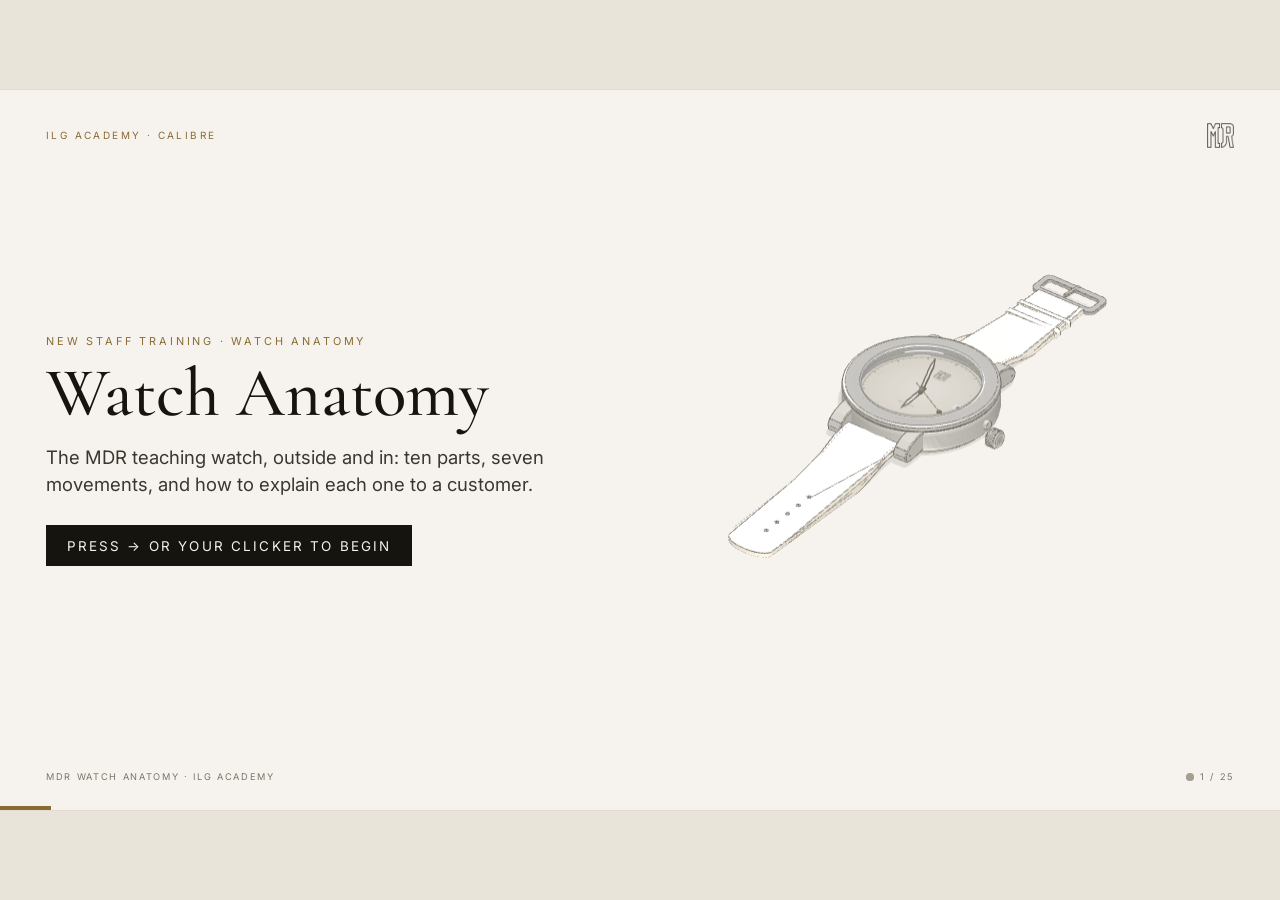
==== anatomy-deck.html @ a605aaf5 "Add files via upload" ====
<!doctype html>
<html lang="en">
<head>
<meta charset="utf-8">
<meta name="viewport" content="width=device-width, initial-scale=1, viewport-fit=cover">
<title>Watch Anatomy · MDR · ILG Academy</title>
<link rel="preconnect" href="https://fonts.googleapis.com">
<link rel="preconnect" href="https://fonts.gstatic.com" crossorigin>
<link href="https://fonts.googleapis.com/css2?family=Cormorant+Garamond:ital,wght@0,500;0,600;1,500&family=Inter:wght@400;500;600&display=swap" rel="stylesheet">
<style>
/* Calibre theme: paper, ink, gold · Cormorant Garamond + Inter */
:root{--paper:#F6F3EE;--surface:#FBFAF7;--raise:#EFEBE4;--ink:#16140F;--text:#3B362F;--mute:#7A7366;--faint:#A59E91;--line:#E1DBD0;--gold:#8A6B32;--gold2:#C9A24E;--on-ink:#F6F3EE;--note:#F3EEE4;
  --serif:"Cormorant Garamond","Cormorant",Garamond,"Times New Roman",serif;--sans:Inter,-apple-system,BlinkMacSystemFont,"Segoe UI",Roboto,Helvetica,Arial,sans-serif}
*{box-sizing:border-box}
html,body{margin:0;height:100%;background:#E9E4DA;color:var(--text);font-family:var(--sans);-webkit-font-smoothing:antialiased}
button{font:inherit;color:inherit}
.app{position:fixed;inset:0;display:grid;place-items:center;overflow:hidden}
/* the 16:9 slide box; sizes in cqw so the 3D renders sharp at any screen size */
.deck{position:relative;width:min(100vw,177.78vh);height:min(56.25vw,100vh);background:var(--paper);container-type:size;overflow:hidden;box-shadow:0 0 0 1px var(--line)}
.slide{position:absolute;inset:0;display:grid;opacity:0;pointer-events:none;transition:opacity .35s ease,transform .45s ease;transform:translateX(1.2cqw)}
.slide.on{opacity:1;pointer-events:auto;transform:none}
.slide.out{transform:translateX(-1.2cqw)}
@media (prefers-reduced-motion:reduce){.slide{transition:none;transform:none}}
/* frame */
.top{position:absolute;left:3.6cqw;right:3.6cqw;top:2.6cqw;display:flex;justify-content:space-between;align-items:center;font-size:.78cqw;letter-spacing:.24em;text-transform:uppercase;color:var(--gold);z-index:3}
.top .logo{height:1.9cqw;opacity:.9}
.foot{position:absolute;left:3.6cqw;right:3.6cqw;bottom:2.2cqw;display:flex;justify-content:space-between;align-items:center;font-size:.72cqw;letter-spacing:.18em;text-transform:uppercase;color:var(--mute);z-index:3}
.foot .dot{display:inline-block;width:.6cqw;height:.6cqw;border-radius:50%;background:var(--faint);margin-right:.5cqw;vertical-align:middle}
.foot .dot.on{background:#3E7A4A}
.bar{position:absolute;left:0;bottom:0;height:.28cqw;background:var(--gold);transition:width .4s;z-index:3}
/* type */
.eyebrow{font-size:.85cqw;letter-spacing:.26em;text-transform:uppercase;color:var(--gold);margin:0 0 .8cqw}
h1,h2{font-family:var(--serif);font-weight:500;color:var(--ink);margin:0}
h1{font-size:5.4cqw;line-height:1.02}
h2{font-size:3.3cqw;line-height:1.05}
.lead{font-size:1.45cqw;line-height:1.5;margin:1.2cqw 0 0;max-width:44cqw}
p{margin:0}
/* layouts */
.L-title{grid-template-columns:44cqw 1fr;align-items:center;padding:0 3.6cqw}
.L-split{grid-template-columns:57cqw 1fr;gap:2.4cqw;padding:6.2cqw 3.6cqw 5.6cqw}
.L-center{place-items:center;text-align:center;padding:6cqw}
.L-list{grid-template-columns:1fr 1fr;gap:3cqw;padding:7cqw 3.6cqw 6cqw;align-content:center}
.fig{position:relative;border:1px solid var(--line);background:var(--surface);min-height:0;overflow:hidden}
.fig iframe{position:absolute;inset:0;width:100%;height:100%;border:0;background:transparent}
.fig .lbl{position:absolute;left:1.1cqw;top:.9cqw;font-size:.7cqw;letter-spacing:.2em;text-transform:uppercase;color:var(--gold);z-index:2;pointer-events:none}
.side{display:flex;flex-direction:column;min-height:0;overflow:hidden}
.side .lv{display:inline-block;font-size:.72cqw;letter-spacing:.2em;text-transform:uppercase;color:var(--gold);border:1px solid var(--gold);padding:.25cqw .6cqw;margin-left:.8cqw;vertical-align:middle}
.sec{font-size:.78cqw;letter-spacing:.22em;text-transform:uppercase;color:var(--gold);margin:1.5cqw 0 .45cqw;font-weight:600}
.txt{font-size:1.32cqw;line-height:1.5;color:var(--text)}
.txt b{color:var(--ink);font-weight:600}
.types{display:grid;gap:.35cqw;margin-top:.4cqw}
.types p{font-size:1.12cqw;line-height:1.4}
.types b{font-weight:600;color:var(--ink)}
.say{font-family:var(--serif);font-style:italic;font-size:1.75cqw;line-height:1.3;color:var(--gold)}
.more{opacity:0;transform:translateY(.6cqw);transition:opacity .4s,transform .4s}
.more.show{opacity:1;transform:none}
.steps{margin-top:auto;display:flex;flex-wrap:wrap;gap:.45cqw;padding-top:1cqw}
.steps button{font-size:.72cqw;letter-spacing:.14em;text-transform:uppercase;border:1px solid var(--line);background:var(--surface);color:var(--mute);padding:.45cqw .7cqw;cursor:pointer;border-radius:0}
.steps button.done{border-color:var(--gold);color:var(--gold)}
.steps button.next{border-color:var(--ink);color:var(--ink)}
.kv{display:grid;grid-template-columns:9.5cqw 1fr;gap:.35cqw 1cqw;font-size:1.02cqw;border-top:1px solid var(--line);padding-top:.7cqw;margin-top:.2cqw}
.kv dt{font-size:.7cqw;letter-spacing:.16em;text-transform:uppercase;color:var(--gold);padding-top:.2cqw}
.kv dd{margin:0;color:var(--ink)}
/* agenda / lists */
.agenda{display:grid;gap:1.1cqw;margin-top:2cqw}
.agenda div{display:grid;grid-template-columns:4cqw 1fr;align-items:baseline;border-top:1px solid var(--line);padding-top:1cqw}
.agenda b{font-family:var(--serif);font-size:2.6cqw;font-weight:500;color:var(--gold)}
.agenda span{font-size:1.4cqw;color:var(--ink)}
.agenda small{display:block;font-size:1cqw;color:var(--mute);margin-top:.2cqw}
.keys{display:grid;grid-template-columns:auto 1fr;gap:.55cqw 1.1cqw;font-size:1.08cqw;align-content:start}
.keys kbd{font-family:var(--sans);font-size:.85cqw;border:1px solid var(--ink);padding:.15cqw .5cqw;background:var(--surface);white-space:nowrap;justify-self:start}
.big{font-family:var(--serif);font-size:7.5cqw;line-height:1;color:var(--ink);font-weight:500}
.cta{display:inline-block;margin-top:2cqw;font-size:1.05cqw;letter-spacing:.16em;text-transform:uppercase;background:var(--ink);color:var(--on-ink);padding:1cqw 1.6cqw}
.qr{display:inline-block;background:#fff;padding:1cqw;border:1px solid var(--line)}
.qr svg{display:block;width:15cqw;height:15cqw}
/* crown panel and build picker on the slide */
.panel{display:flex;flex-wrap:wrap;gap:.5cqw;margin-top:.8cqw}
.panel button{font-size:.8cqw;letter-spacing:.12em;text-transform:uppercase;border:1px solid var(--ink);background:var(--surface);color:var(--ink);padding:.6cqw .9cqw;cursor:pointer;border-radius:0}
.panel button.ink,.panel button[aria-pressed="true"]{background:var(--ink);color:var(--on-ink)}
.panel button:disabled{opacity:.4;cursor:default}
.crstate{font-size:1.1cqw;margin-top:.8cqw;color:var(--ink)}
.hint{font-size:1.05cqw;color:var(--gold);margin-top:.5cqw;min-height:3cqw}
/* overlays */
.black{position:fixed;inset:0;background:#000;z-index:50}
.ovl{position:fixed;inset:0;background:rgba(22,20,15,.55);z-index:40;display:grid;place-items:center;padding:3vw}
.ovl[hidden],.black[hidden]{display:none}
.sheet{background:var(--paper);max-width:min(980px,94vw);max-height:90vh;overflow:auto;padding:28px 30px;border:1px solid var(--line)}
.sheet h3{font-family:var(--serif);font-weight:500;font-size:30px;color:var(--ink);margin:0 0 6px}
.sheet p{font-size:15px;line-height:1.55;margin:0 0 10px}
.sheet .row{display:flex;gap:24px;align-items:flex-start;flex-wrap:wrap}
.sheet .qr svg{width:220px;height:220px}
.sheet code{font-size:13px;background:var(--note);padding:2px 6px;word-break:break-all}
.sheet .x{float:right;border:1px solid var(--line);background:var(--surface);padding:6px 12px;cursor:pointer;font-size:12px;letter-spacing:.14em;text-transform:uppercase}
.grid{display:grid;grid-template-columns:repeat(auto-fill,minmax(180px,1fr));gap:8px;margin-top:12px}
.grid button{text-align:left;border:1px solid var(--line);background:var(--surface);padding:10px 12px;cursor:pointer;font-size:14px;border-radius:0}
.grid button.on{border-color:var(--ink);background:var(--ink);color:var(--on-ink)}
.grid button small{display:block;font-size:11px;letter-spacing:.14em;text-transform:uppercase;color:var(--gold)}
.toast{position:fixed;left:50%;bottom:24px;transform:translateX(-50%);background:var(--ink);color:var(--on-ink);font-size:13px;letter-spacing:.06em;padding:10px 16px;z-index:60;opacity:0;transition:opacity .3s;pointer-events:none}
.toast.on{opacity:1}

/* ================= Caliber Remote (phone) and presenter view ================= */
.rmt{position:fixed;inset:0;overflow:auto;background:var(--paper);padding:14px 14px calc(18px + env(safe-area-inset-bottom));display:flex;flex-direction:column;gap:12px;-webkit-user-select:none;user-select:none}
.rmt[hidden]{display:none}
.r-head{display:flex;justify-content:space-between;align-items:center;font-size:11px;letter-spacing:.2em;text-transform:uppercase;color:var(--gold)}
.r-head .st{color:var(--mute);letter-spacing:.08em;text-transform:none;font-size:12px}
.r-head .st.ok{color:#3E7A4A}
.r-title{font-family:var(--serif);font-size:27px;line-height:1.1;color:var(--ink);margin:2px 0 0}
.r-sub{font-size:12px;letter-spacing:.16em;text-transform:uppercase;color:var(--mute)}
.r-nav{display:grid;grid-template-columns:1fr 1.6fr;gap:10px}
.r-nav button{min-height:74px;border:1px solid var(--ink);background:var(--surface);font-size:15px;letter-spacing:.14em;text-transform:uppercase;border-radius:0;touch-action:manipulation}
.r-nav button.go{background:var(--ink);color:var(--on-ink)}
.r-nav button small{display:block;font-size:11px;letter-spacing:.06em;text-transform:none;opacity:.75;margin-top:4px}
.pad{position:relative;height:200px;border:1px solid var(--line);background:var(--surface);touch-action:none;display:grid;place-items:center;color:var(--faint);font-size:12px;letter-spacing:.16em;text-transform:uppercase;text-align:center;line-height:1.7}
.pad[hidden]{display:none}
.r-acts{display:grid;grid-template-columns:repeat(auto-fill,minmax(130px,1fr));gap:8px}
.r-acts button{min-height:52px;border:1px solid var(--ink);background:var(--surface);font-size:12.5px;letter-spacing:.1em;text-transform:uppercase;border-radius:0;padding:4px 8px;touch-action:manipulation}
.r-acts button.ink,.r-acts button[aria-pressed="true"]{background:var(--ink);color:var(--on-ink)}
.r-acts button.gold{border-color:var(--gold);color:var(--gold)}
.r-lab{font-size:11px;letter-spacing:.22em;text-transform:uppercase;color:var(--gold);margin:4px 0 -4px}
.r-notes{font-size:15px;line-height:1.55;color:var(--ink);background:var(--note);border-left:3px solid var(--gold);padding:10px 12px}
.r-info{font-size:14px;color:var(--ink);min-height:20px}
.r-pair{display:grid;gap:10px}
.r-pair input{font:inherit;font-size:20px;letter-spacing:.2em;text-transform:uppercase;padding:12px;border:1px solid var(--ink);background:var(--surface);border-radius:0;width:100%}
.r-pair button{min-height:52px;border:1px solid var(--ink);background:var(--ink);color:var(--on-ink);font-size:14px;letter-spacing:.14em;text-transform:uppercase;border-radius:0}
/* presenter view: wider, notes first */
.rmt.pres{display:grid;grid-template-columns:minmax(320px,1fr) minmax(340px,1.1fr);grid-auto-rows:min-content;gap:14px 22px;padding:22px 26px;align-content:start}
.rmt.pres .r-col{display:flex;flex-direction:column;gap:12px}
.rmt.pres .r-notes{font-size:18px}
.rmt.pres .r-title{font-size:34px}
.timer{font-family:var(--serif);font-size:44px;color:var(--ink);line-height:1}
.r-next{font-size:14px;color:var(--mute)}
.r-next b{color:var(--ink);font-weight:500}
.fstep button{font:inherit;font-size:.74cqw;letter-spacing:.12em;text-transform:uppercase;border:1px solid var(--ink);background:var(--surface);color:var(--ink);padding:.4cqw .8cqw;cursor:pointer;border-radius:0}
.fstep b{font-weight:600;color:var(--gold)}
.rmt>*{flex-shrink:0}

</style>
</head>
<body>
<!-- the deck (hidden on the phone remote) -->
<div id="app" class="app">
  <main id="deck" class="deck" aria-live="polite"></main>
  <div id="black" class="black" hidden></div>
  <div id="ovl" class="ovl" hidden></div>
</div>
<!-- Caliber Remote / presenter view -->
<div id="rmt" class="rmt" hidden></div>
<script type="text/plain" id="three-src">/**
 * @license
 * Copyright 2010-2021 Three.js Authors
 * SPDX-License-Identifier: MIT
 */
!function(t,e){"object"==typeof exports&&"undefined"!=typeof module?e(exports):"function"==typeof define&&define.amd?define(["exports"],e):e((t="undefined"!=typeof globalThis?globalThis:t||self).THREE={})}(this,(function(t){"use strict";const e="128",n=100,i=300,r=301,s=302,a=303,o=304,l=306,c=307,h=1e3,u=1001,d=1002,p=1003,m=1004,f=1005,g=1006,v=1007,y=1008,x=1009,_=1012,w=1014,b=1015,M=1016,S=1020,T=1022,E=1023,A=1026,L=1027,R=33776,C=33777,P=33778,D=33779,I=35840,N=35841,B=35842,z=35843,F=37492,O=37496,H=2300,G=2301,U=2302,k=2400,V=2401,W=2402,j=2500,q=2501,X=3e3,Y=3001,Z=3007,J=3002,Q=3004,K=3005,$=3006,tt=7680,et=35044,nt=35048,it="300 es";class rt{addEventListener(t,e){void 0===this._listeners&&(this._listeners={});const n=this._listeners;void 0===n[t]&&(n[t]=[]),-1===n[t].indexOf(e)&&n[t].push(e)}hasEventListener(t,e){if(void 0===this._listeners)return!1;const n=this._listeners;return void 0!==n[t]&&-1!==n[t].indexOf(e)}removeEventListener(t,e){if(void 0===this._listeners)return;const n=this._listeners[t];if(void 0!==n){const t=n.indexOf(e);-1!==t&&n.splice(t,1)}}dispatchEvent(t){if(void 0===this._listeners)return;const e=this._listeners[t.type];if(void 0!==e){t.target=this;const n=e.slice(0);for(let e=0,i=n.length;e<i;e++)n[e].call(this,t);t.target=null}}}const st=[];for(let t=0;t<256;t++)st[t]=(t<16?"0":"")+t.toString(16);let at=1234567;const ot=Math.PI/180,lt=180/Math.PI;function ct(){const t=4294967295*Math.random()|0,e=4294967295*Math.random()|0,n=4294967295*Math.random()|0,i=4294967295*Math.random()|0;return(st[255&t]+st[t>>8&255]+st[t>>16&255]+st[t>>24&255]+"-"+st[255&e]+st[e>>8&255]+"-"+st[e>>16&15|64]+st[e>>24&255]+"-"+st[63&n|128]+st[n>>8&255]+"-"+st[n>>16&255]+st[n>>24&255]+st[255&i]+st[i>>8&255]+st[i>>16&255]+st[i>>24&255]).toUpperCase()}function ht(t,e,n){return Math.max(e,Math.min(n,t))}function ut(t,e){return(t%e+e)%e}function dt(t,e,n){return(1-n)*t+n*e}function pt(t){return 0==(t&t-1)&&0!==t}function mt(t){return Math.pow(2,Math.ceil(Math.log(t)/Math.LN2))}function ft(t){return Math.pow(2,Math.floor(Math.log(t)/Math.LN2))}var gt=Object.freeze({__proto__:null,DEG2RAD:ot,RAD2DEG:lt,generateUUID:ct,clamp:ht,euclideanModulo:ut,mapLinear:function(t,e,n,i,r){return i+(t-e)*(r-i)/(n-e)},inverseLerp:function(t,e,n){return t!==e?(n-t)/(e-t):0},lerp:dt,damp:function(t,e,n,i){return dt(t,e,1-Math.exp(-n*i))},pingpong:function(t,e=1){return e-Math.abs(ut(t,2*e)-e)},smoothstep:function(t,e,n){return t<=e?0:t>=n?1:(t=(t-e)/(n-e))*t*(3-2*t)},smootherstep:function(t,e,n){return t<=e?0:t>=n?1:(t=(t-e)/(n-e))*t*t*(t*(6*t-15)+10)},randInt:function(t,e){return t+Math.floor(Math.random()*(e-t+1))},randFloat:function(t,e){return t+Math.random()*(e-t)},randFloatSpread:function(t){return t*(.5-Math.random())},seededRandom:function(t){return void 0!==t&&(at=t%2147483647),at=16807*at%2147483647,(at-1)/2147483646},degToRad:function(t){return t*ot},radToDeg:function(t){return t*lt},isPowerOfTwo:pt,ceilPowerOfTwo:mt,floorPowerOfTwo:ft,setQuaternionFromProperEuler:function(t,e,n,i,r){const s=Math.cos,a=Math.sin,o=s(n/2),l=a(n/2),c=s((e+i)/2),h=a((e+i)/2),u=s((e-i)/2),d=a((e-i)/2),p=s((i-e)/2),m=a((i-e)/2);switch(r){case"XYX":t.set(o*h,l*u,l*d,o*c);break;case"YZY":t.set(l*d,o*h,l*u,o*c);break;case"ZXZ":t.set(l*u,l*d,o*h,o*c);break;case"XZX":t.set(o*h,l*m,l*p,o*c);break;case"YXY":t.set(l*p,o*h,l*m,o*c);break;case"ZYZ":t.set(l*m,l*p,o*h,o*c);break;default:console.warn("THREE.MathUtils: .setQuaternionFromProperEuler() encountered an unknown order: "+r)}}});class vt{constructor(t=0,e=0){this.x=t,this.y=e}get width(){return this.x}set width(t){this.x=t}get height(){return this.y}set height(t){this.y=t}set(t,e){return this.x=t,this.y=e,this}setScalar(t){return this.x=t,this.y=t,this}setX(t){return this.x=t,this}setY(t){return this.y=t,this}setComponent(t,e){switch(t){case 0:this.x=e;break;case 1:this.y=e;break;default:throw new Error("index is out of range: "+t)}return this}getComponent(t){switch(t){case 0:return this.x;case 1:return this.y;default:throw new Error("index is out of range: "+t)}}clone(){return new this.constructor(this.x,this.y)}copy(t){return this.x=t.x,this.y=t.y,this}add(t,e){return void 0!==e?(console.warn("THREE.Vector2: .add() now only accepts one argument. Use .addVectors( a, b ) instead."),this.addVectors(t,e)):(this.x+=t.x,this.y+=t.y,this)}addScalar(t){return this.x+=t,this.y+=t,this}addVectors(t,e){return this.x=t.x+e.x,this.y=t.y+e.y,this}addScaledVector(t,e){return this.x+=t.x*e,this.y+=t.y*e,this}sub(t,e){return void 0!==e?(console.warn("THREE.Vector2: .sub() now only accepts one argument. Use .subVectors( a, b ) instead."),this.subVectors(t,e)):(this.x-=t.x,this.y-=t.y,this)}subScalar(t){return this.x-=t,this.y-=t,this}subVectors(t,e){return this.x=t.x-e.x,this.y=t.y-e.y,this}multiply(t){return this.x*=t.x,this.y*=t.y,this}multiplyScalar(t){return this.x*=t,this.y*=t,this}divide(t){return this.x/=t.x,this.y/=t.y,this}divideScalar(t){return this.multiplyScalar(1/t)}applyMatrix3(t){const e=this.x,n=this.y,i=t.elements;return this.x=i[0]*e+i[3]*n+i[6],this.y=i[1]*e+i[4]*n+i[7],this}min(t){return this.x=Math.min(this.x,t.x),this.y=Math.min(this.y,t.y),this}max(t){return this.x=Math.max(this.x,t.x),this.y=Math.max(this.y,t.y),this}clamp(t,e){return this.x=Math.max(t.x,Math.min(e.x,this.x)),this.y=Math.max(t.y,Math.min(e.y,this.y)),this}clampScalar(t,e){return this.x=Math.max(t,Math.min(e,this.x)),this.y=Math.max(t,Math.min(e,this.y)),this}clampLength(t,e){const n=this.length();return this.divideScalar(n||1).multiplyScalar(Math.max(t,Math.min(e,n)))}floor(){return this.x=Math.floor(this.x),this.y=Math.floor(this.y),this}ceil(){return this.x=Math.ceil(this.x),this.y=Math.ceil(this.y),this}round(){return this.x=Math.round(this.x),this.y=Math.round(this.y),this}roundToZero(){return this.x=this.x<0?Math.ceil(this.x):Math.floor(this.x),this.y=this.y<0?Math.ceil(this.y):Math.floor(this.y),this}negate(){return this.x=-this.x,this.y=-this.y,this}dot(t){return this.x*t.x+this.y*t.y}cross(t){return this.x*t.y-this.y*t.x}lengthSq(){return this.x*this.x+this.y*this.y}length(){return Math.sqrt(this.x*this.x+this.y*this.y)}manhattanLength(){return Math.abs(this.x)+Math.abs(this.y)}normalize(){return this.divideScalar(this.length()||1)}angle(){return Math.atan2(-this.y,-this.x)+Math.PI}distanceTo(t){return Math.sqrt(this.distanceToSquared(t))}distanceToSquared(t){const e=this.x-t.x,n=this.y-t.y;return e*e+n*n}manhattanDistanceTo(t){return Math.abs(this.x-t.x)+Math.abs(this.y-t.y)}setLength(t){return this.normalize().multiplyScalar(t)}lerp(t,e){return this.x+=(t.x-this.x)*e,this.y+=(t.y-this.y)*e,this}lerpVectors(t,e,n){return this.x=t.x+(e.x-t.x)*n,this.y=t.y+(e.y-t.y)*n,this}equals(t){return t.x===this.x&&t.y===this.y}fromArray(t,e=0){return this.x=t[e],this.y=t[e+1],this}toArray(t=[],e=0){return t[e]=this.x,t[e+1]=this.y,t}fromBufferAttribute(t,e,n){return void 0!==n&&console.warn("THREE.Vector2: offset has been removed from .fromBufferAttribute()."),this.x=t.getX(e),this.y=t.getY(e),this}rotateAround(t,e){const n=Math.cos(e),i=Math.sin(e),r=this.x-t.x,s=this.y-t.y;return this.x=r*n-s*i+t.x,this.y=r*i+s*n+t.y,this}random(){return this.x=Math.random(),this.y=Math.random(),this}}vt.prototype.isVector2=!0;class yt{constructor(){this.elements=[1,0,0,0,1,0,0,0,1],arguments.length>0&&console.error("THREE.Matrix3: the constructor no longer reads arguments. use .set() instead.")}set(t,e,n,i,r,s,a,o,l){const c=this.elements;return c[0]=t,c[1]=i,c[2]=a,c[3]=e,c[4]=r,c[5]=o,c[6]=n,c[7]=s,c[8]=l,this}identity(){return this.set(1,0,0,0,1,0,0,0,1),this}copy(t){const e=this.elements,n=t.elements;return e[0]=n[0],e[1]=n[1],e[2]=n[2],e[3]=n[3],e[4]=n[4],e[5]=n[5],e[6]=n[6],e[7]=n[7],e[8]=n[8],this}extractBasis(t,e,n){return t.setFromMatrix3Column(this,0),e.setFromMatrix3Column(this,1),n.setFromMatrix3Column(this,2),this}setFromMatrix4(t){const e=t.elements;return this.set(e[0],e[4],e[8],e[1],e[5],e[9],e[2],e[6],e[10]),this}multiply(t){return this.multiplyMatrices(this,t)}premultiply(t){return this.multiplyMatrices(t,this)}multiplyMatrices(t,e){const n=t.elements,i=e.elements,r=this.elements,s=n[0],a=n[3],o=n[6],l=n[1],c=n[4],h=n[7],u=n[2],d=n[5],p=n[8],m=i[0],f=i[3],g=i[6],v=i[1],y=i[4],x=i[7],_=i[2],w=i[5],b=i[8];return r[0]=s*m+a*v+o*_,r[3]=s*f+a*y+o*w,r[6]=s*g+a*x+o*b,r[1]=l*m+c*v+h*_,r[4]=l*f+c*y+h*w,r[7]=l*g+c*x+h*b,r[2]=u*m+d*v+p*_,r[5]=u*f+d*y+p*w,r[8]=u*g+d*x+p*b,this}multiplyScalar(t){const e=this.elements;return e[0]*=t,e[3]*=t,e[6]*=t,e[1]*=t,e[4]*=t,e[7]*=t,e[2]*=t,e[5]*=t,e[8]*=t,this}determinant(){const t=this.elements,e=t[0],n=t[1],i=t[2],r=t[3],s=t[4],a=t[5],o=t[6],l=t[7],c=t[8];return e*s*c-e*a*l-n*r*c+n*a*o+i*r*l-i*s*o}invert(){const t=this.elements,e=t[0],n=t[1],i=t[2],r=t[3],s=t[4],a=t[5],o=t[6],l=t[7],c=t[8],h=c*s-a*l,u=a*o-c*r,d=l*r-s*o,p=e*h+n*u+i*d;if(0===p)return this.set(0,0,0,0,0,0,0,0,0);const m=1/p;return t[0]=h*m,t[1]=(i*l-c*n)*m,t[2]=(a*n-i*s)*m,t[3]=u*m,t[4]=(c*e-i*o)*m,t[5]=(i*r-a*e)*m,t[6]=d*m,t[7]=(n*o-l*e)*m,t[8]=(s*e-n*r)*m,this}transpose(){let t;const e=this.elements;return t=e[1],e[1]=e[3],e[3]=t,t=e[2],e[2]=e[6],e[6]=t,t=e[5],e[5]=e[7],e[7]=t,this}getNormalMatrix(t){return this.setFromMatrix4(t).invert().transpose()}transposeIntoArray(t){const e=this.elements;return t[0]=e[0],t[1]=e[3],t[2]=e[6],t[3]=e[1],t[4]=e[4],t[5]=e[7],t[6]=e[2],t[7]=e[5],t[8]=e[8],this}setUvTransform(t,e,n,i,r,s,a){const o=Math.cos(r),l=Math.sin(r);return this.set(n*o,n*l,-n*(o*s+l*a)+s+t,-i*l,i*o,-i*(-l*s+o*a)+a+e,0,0,1),this}scale(t,e){const n=this.elements;return n[0]*=t,n[3]*=t,n[6]*=t,n[1]*=e,n[4]*=e,n[7]*=e,this}rotate(t){const e=Math.cos(t),n=Math.sin(t),i=this.elements,r=i[0],s=i[3],a=i[6],o=i[1],l=i[4],c=i[7];return i[0]=e*r+n*o,i[3]=e*s+n*l,i[6]=e*a+n*c,i[1]=-n*r+e*o,i[4]=-n*s+e*l,i[7]=-n*a+e*c,this}translate(t,e){const n=this.elements;return n[0]+=t*n[2],n[3]+=t*n[5],n[6]+=t*n[8],n[1]+=e*n[2],n[4]+=e*n[5],n[7]+=e*n[8],this}equals(t){const e=this.elements,n=t.elements;for(let t=0;t<9;t++)if(e[t]!==n[t])return!1;return!0}fromArray(t,e=0){for(let n=0;n<9;n++)this.elements[n]=t[n+e];return this}toArray(t=[],e=0){const n=this.elements;return t[e]=n[0],t[e+1]=n[1],t[e+2]=n[2],t[e+3]=n[3],t[e+4]=n[4],t[e+5]=n[5],t[e+6]=n[6],t[e+7]=n[7],t[e+8]=n[8],t}clone(){return(new this.constructor).fromArray(this.elements)}}let xt;yt.prototype.isMatrix3=!0;class _t{static getDataURL(t){if(/^data:/i.test(t.src))return t.src;if("undefined"==typeof HTMLCanvasElement)return t.src;let e;if(t instanceof HTMLCanvasElement)e=t;else{void 0===xt&&(xt=document.createElementNS("http://www.w3.org/1999/xhtml","canvas")),xt.width=t.width,xt.height=t.height;const n=xt.getContext("2d");t instanceof ImageData?n.putImageData(t,0,0):n.drawImage(t,0,0,t.width,t.height),e=xt}return e.width>2048||e.height>2048?(console.warn("THREE.ImageUtils.getDataURL: Image converted to jpg for performance reasons",t),e.toDataURL("image/jpeg",.6)):e.toDataURL("image/png")}}let wt=0;class bt extends rt{constructor(t=bt.DEFAULT_IMAGE,e=bt.DEFAULT_MAPPING,n=1001,i=1001,r=1006,s=1008,a=1023,o=1009,l=1,c=3e3){super(),Object.defineProperty(this,"id",{value:wt++}),this.uuid=ct(),this.name="",this.image=t,this.mipmaps=[],this.mapping=e,this.wrapS=n,this.wrapT=i,this.magFilter=r,this.minFilter=s,this.anisotropy=l,this.format=a,this.internalFormat=null,this.type=o,this.offset=new vt(0,0),this.repeat=new vt(1,1),this.center=new vt(0,0),this.rotation=0,this.matrixAutoUpdate=!0,this.matrix=new yt,this.generateMipmaps=!0,this.premultiplyAlpha=!1,this.flipY=!0,this.unpackAlignment=4,this.encoding=c,this.version=0,this.onUpdate=null}updateMatrix(){this.matrix.setUvTransform(this.offset.x,this.offset.y,this.repeat.x,this.repeat.y,this.rotation,this.center.x,this.center.y)}clone(){return(new this.constructor).copy(this)}copy(t){return this.name=t.name,this.image=t.image,this.mipmaps=t.mipmaps.slice(0),this.mapping=t.mapping,this.wrapS=t.wrapS,this.wrapT=t.wrapT,this.magFilter=t.magFilter,this.minFilter=t.minFilter,this.anisotropy=t.anisotropy,this.format=t.format,this.internalFormat=t.internalFormat,this.type=t.type,this.offset.copy(t.offset),this.repeat.copy(t.repeat),this.center.copy(t.center),this.rotation=t.rotation,this.matrixAutoUpdate=t.matrixAutoUpdate,this.matrix.copy(t.matrix),this.generateMipmaps=t.generateMipmaps,this.premultiplyAlpha=t.premultiplyAlpha,this.flipY=t.flipY,this.unpackAlignment=t.unpackAlignment,this.encoding=t.encoding,this}toJSON(t){const e=void 0===t||"string"==typeof t;if(!e&&void 0!==t.textures[this.uuid])return t.textures[this.uuid];const n={metadata:{version:4.5,type:"Texture",generator:"Texture.toJSON"},uuid:this.uuid,name:this.name,mapping:this.mapping,repeat:[this.repeat.x,this.repeat.y],offset:[this.offset.x,this.offset.y],center:[this.center.x,this.center.y],rotation:this.rotation,wrap:[this.wrapS,this.wrapT],format:this.format,type:this.type,encoding:this.encoding,minFilter:this.minFilter,magFilter:this.magFilter,anisotropy:this.anisotropy,flipY:this.flipY,premultiplyAlpha:this.premultiplyAlpha,unpackAlignment:this.unpackAlignment};if(void 0!==this.image){const i=this.image;if(void 0===i.uuid&&(i.uuid=ct()),!e&&void 0===t.images[i.uuid]){let e;if(Array.isArray(i)){e=[];for(let t=0,n=i.length;t<n;t++)i[t].isDataTexture?e.push(Mt(i[t].image)):e.push(Mt(i[t]))}else e=Mt(i);t.images[i.uuid]={uuid:i.uuid,url:e}}n.image=i.uuid}return e||(t.textures[this.uuid]=n),n}dispose(){this.dispatchEvent({type:"dispose"})}transformUv(t){if(this.mapping!==i)return t;if(t.applyMatrix3(this.matrix),t.x<0||t.x>1)switch(this.wrapS){case h:t.x=t.x-Math.floor(t.x);break;case u:t.x=t.x<0?0:1;break;case d:1===Math.abs(Math.floor(t.x)%2)?t.x=Math.ceil(t.x)-t.x:t.x=t.x-Math.floor(t.x)}if(t.y<0||t.y>1)switch(this.wrapT){case h:t.y=t.y-Math.floor(t.y);break;case u:t.y=t.y<0?0:1;break;case d:1===Math.abs(Math.floor(t.y)%2)?t.y=Math.ceil(t.y)-t.y:t.y=t.y-Math.floor(t.y)}return this.flipY&&(t.y=1-t.y),t}set needsUpdate(t){!0===t&&this.version++}}function Mt(t){return"undefined"!=typeof HTMLImageElement&&t instanceof HTMLImageElement||"undefined"!=typeof HTMLCanvasElement&&t instanceof HTMLCanvasElement||"undefined"!=typeof ImageBitmap&&t instanceof ImageBitmap?_t.getDataURL(t):t.data?{data:Array.prototype.slice.call(t.data),width:t.width,height:t.height,type:t.data.constructor.name}:(console.warn("THREE.Texture: Unable to serialize Texture."),{})}bt.DEFAULT_IMAGE=void 0,bt.DEFAULT_MAPPING=i,bt.prototype.isTexture=!0;class St{constructor(t=0,e=0,n=0,i=1){this.x=t,this.y=e,this.z=n,this.w=i}get width(){return this.z}set width(t){this.z=t}get height(){return this.w}set height(t){this.w=t}set(t,e,n,i){return this.x=t,this.y=e,this.z=n,this.w=i,this}setScalar(t){return this.x=t,this.y=t,this.z=t,this.w=t,this}setX(t){return this.x=t,this}setY(t){return this.y=t,this}setZ(t){return this.z=t,this}setW(t){return this.w=t,this}setComponent(t,e){switch(t){case 0:this.x=e;break;case 1:this.y=e;break;case 2:this.z=e;break;case 3:this.w=e;break;default:throw new Error("index is out of range: "+t)}return this}getComponent(t){switch(t){case 0:return this.x;case 1:return this.y;case 2:return this.z;case 3:return this.w;default:throw new Error("index is out of range: "+t)}}clone(){return new this.constructor(this.x,this.y,this.z,this.w)}copy(t){return this.x=t.x,this.y=t.y,this.z=t.z,this.w=void 0!==t.w?t.w:1,this}add(t,e){return void 0!==e?(console.warn("THREE.Vector4: .add() now only accepts one argument. Use .addVectors( a, b ) instead."),this.addVectors(t,e)):(this.x+=t.x,this.y+=t.y,this.z+=t.z,this.w+=t.w,this)}addScalar(t){return this.x+=t,this.y+=t,this.z+=t,this.w+=t,this}addVectors(t,e){return this.x=t.x+e.x,this.y=t.y+e.y,this.z=t.z+e.z,this.w=t.w+e.w,this}addScaledVector(t,e){return this.x+=t.x*e,this.y+=t.y*e,this.z+=t.z*e,this.w+=t.w*e,this}sub(t,e){return void 0!==e?(console.warn("THREE.Vector4: .sub() now only accepts one argument. Use .subVectors( a, b ) instead."),this.subVectors(t,e)):(this.x-=t.x,this.y-=t.y,this.z-=t.z,this.w-=t.w,this)}subScalar(t){return this.x-=t,this.y-=t,this.z-=t,this.w-=t,this}subVectors(t,e){return this.x=t.x-e.x,this.y=t.y-e.y,this.z=t.z-e.z,this.w=t.w-e.w,this}multiply(t){return this.x*=t.x,this.y*=t.y,this.z*=t.z,this.w*=t.w,this}multiplyScalar(t){return this.x*=t,this.y*=t,this.z*=t,this.w*=t,this}applyMatrix4(t){const e=this.x,n=this.y,i=this.z,r=this.w,s=t.elements;return this.x=s[0]*e+s[4]*n+s[8]*i+s[12]*r,this.y=s[1]*e+s[5]*n+s[9]*i+s[13]*r,this.z=s[2]*e+s[6]*n+s[10]*i+s[14]*r,this.w=s[3]*e+s[7]*n+s[11]*i+s[15]*r,this}divideScalar(t){return this.multiplyScalar(1/t)}setAxisAngleFromQuaternion(t){this.w=2*Math.acos(t.w);const e=Math.sqrt(1-t.w*t.w);return e<1e-4?(this.x=1,this.y=0,this.z=0):(this.x=t.x/e,this.y=t.y/e,this.z=t.z/e),this}setAxisAngleFromRotationMatrix(t){let e,n,i,r;const s=.01,a=.1,o=t.elements,l=o[0],c=o[4],h=o[8],u=o[1],d=o[5],p=o[9],m=o[2],f=o[6],g=o[10];if(Math.abs(c-u)<s&&Math.abs(h-m)<s&&Math.abs(p-f)<s){if(Math.abs(c+u)<a&&Math.abs(h+m)<a&&Math.abs(p+f)<a&&Math.abs(l+d+g-3)<a)return this.set(1,0,0,0),this;e=Math.PI;const t=(l+1)/2,o=(d+1)/2,v=(g+1)/2,y=(c+u)/4,x=(h+m)/4,_=(p+f)/4;return t>o&&t>v?t<s?(n=0,i=.707106781,r=.707106781):(n=Math.sqrt(t),i=y/n,r=x/n):o>v?o<s?(n=.707106781,i=0,r=.707106781):(i=Math.sqrt(o),n=y/i,r=_/i):v<s?(n=.707106781,i=.707106781,r=0):(r=Math.sqrt(v),n=x/r,i=_/r),this.set(n,i,r,e),this}let v=Math.sqrt((f-p)*(f-p)+(h-m)*(h-m)+(u-c)*(u-c));return Math.abs(v)<.001&&(v=1),this.x=(f-p)/v,this.y=(h-m)/v,this.z=(u-c)/v,this.w=Math.acos((l+d+g-1)/2),this}min(t){return this.x=Math.min(this.x,t.x),this.y=Math.min(this.y,t.y),this.z=Math.min(this.z,t.z),this.w=Math.min(this.w,t.w),this}max(t){return this.x=Math.max(this.x,t.x),this.y=Math.max(this.y,t.y),this.z=Math.max(this.z,t.z),this.w=Math.max(this.w,t.w),this}clamp(t,e){return this.x=Math.max(t.x,Math.min(e.x,this.x)),this.y=Math.max(t.y,Math.min(e.y,this.y)),this.z=Math.max(t.z,Math.min(e.z,this.z)),this.w=Math.max(t.w,Math.min(e.w,this.w)),this}clampScalar(t,e){return this.x=Math.max(t,Math.min(e,this.x)),this.y=Math.max(t,Math.min(e,this.y)),this.z=Math.max(t,Math.min(e,this.z)),this.w=Math.max(t,Math.min(e,this.w)),this}clampLength(t,e){const n=this.length();return this.divideScalar(n||1).multiplyScalar(Math.max(t,Math.min(e,n)))}floor(){return this.x=Math.floor(this.x),this.y=Math.floor(this.y),this.z=Math.floor(this.z),this.w=Math.floor(this.w),this}ceil(){return this.x=Math.ceil(this.x),this.y=Math.ceil(this.y),this.z=Math.ceil(this.z),this.w=Math.ceil(this.w),this}round(){return this.x=Math.round(this.x),this.y=Math.round(this.y),this.z=Math.round(this.z),this.w=Math.round(this.w),this}roundToZero(){return this.x=this.x<0?Math.ceil(this.x):Math.floor(this.x),this.y=this.y<0?Math.ceil(this.y):Math.floor(this.y),this.z=this.z<0?Math.ceil(this.z):Math.floor(this.z),this.w=this.w<0?Math.ceil(this.w):Math.floor(this.w),this}negate(){return this.x=-this.x,this.y=-this.y,this.z=-this.z,this.w=-this.w,this}dot(t){return this.x*t.x+this.y*t.y+this.z*t.z+this.w*t.w}lengthSq(){return this.x*this.x+this.y*this.y+this.z*this.z+this.w*this.w}length(){return Math.sqrt(this.x*this.x+this.y*this.y+this.z*this.z+this.w*this.w)}manhattanLength(){return Math.abs(this.x)+Math.abs(this.y)+Math.abs(this.z)+Math.abs(this.w)}normalize(){return this.divideScalar(this.length()||1)}setLength(t){return this.normalize().multiplyScalar(t)}lerp(t,e){return this.x+=(t.x-this.x)*e,this.y+=(t.y-this.y)*e,this.z+=(t.z-this.z)*e,this.w+=(t.w-this.w)*e,this}lerpVectors(t,e,n){return this.x=t.x+(e.x-t.x)*n,this.y=t.y+(e.y-t.y)*n,this.z=t.z+(e.z-t.z)*n,this.w=t.w+(e.w-t.w)*n,this}equals(t){return t.x===this.x&&t.y===this.y&&t.z===this.z&&t.w===this.w}fromArray(t,e=0){return this.x=t[e],this.y=t[e+1],this.z=t[e+2],this.w=t[e+3],this}toArray(t=[],e=0){return t[e]=this.x,t[e+1]=this.y,t[e+2]=this.z,t[e+3]=this.w,t}fromBufferAttribute(t,e,n){return void 0!==n&&console.warn("THREE.Vector4: offset has been removed from .fromBufferAttribute()."),this.x=t.getX(e),this.y=t.getY(e),this.z=t.getZ(e),this.w=t.getW(e),this}random(){return this.x=Math.random(),this.y=Math.random(),this.z=Math.random(),this.w=Math.random(),this}}St.prototype.isVector4=!0;class Tt extends rt{constructor(t,e,n){super(),this.width=t,this.height=e,this.depth=1,this.scissor=new St(0,0,t,e),this.scissorTest=!1,this.viewport=new St(0,0,t,e),n=n||{},this.texture=new bt(void 0,n.mapping,n.wrapS,n.wrapT,n.magFilter,n.minFilter,n.format,n.type,n.anisotropy,n.encoding),this.texture.image={},this.texture.image.width=t,this.texture.image.height=e,this.texture.image.depth=1,this.texture.generateMipmaps=void 0!==n.generateMipmaps&&n.generateMipmaps,this.texture.minFilter=void 0!==n.minFilter?n.minFilter:g,this.depthBuffer=void 0===n.depthBuffer||n.depthBuffer,this.stencilBuffer=void 0!==n.stencilBuffer&&n.stencilBuffer,this.depthTexture=void 0!==n.depthTexture?n.depthTexture:null}setTexture(t){t.image={width:this.width,height:this.height,depth:this.depth},this.texture=t}setSize(t,e,n=1){this.width===t&&this.height===e&&this.depth===n||(this.width=t,this.height=e,this.depth=n,this.texture.image.width=t,this.texture.image.height=e,this.texture.image.depth=n,this.dispose()),this.viewport.set(0,0,t,e),this.scissor.set(0,0,t,e)}clone(){return(new this.constructor).copy(this)}copy(t){return this.width=t.width,this.height=t.height,this.depth=t.depth,this.viewport.copy(t.viewport),this.texture=t.texture.clone(),this.depthBuffer=t.depthBuffer,this.stencilBuffer=t.stencilBuffer,this.depthTexture=t.depthTexture,this}dispose(){this.dispatchEvent({type:"dispose"})}}Tt.prototype.isWebGLRenderTarget=!0;class Et extends Tt{constructor(t,e,n){super(t,e,n),this.samples=4}copy(t){return super.copy.call(this,t),this.samples=t.samples,this}}Et.prototype.isWebGLMultisampleRenderTarget=!0;class At{constructor(t=0,e=0,n=0,i=1){this._x=t,this._y=e,this._z=n,this._w=i}static slerp(t,e,n,i){return console.warn("THREE.Quaternion: Static .slerp() has been deprecated. Use qm.slerpQuaternions( qa, qb, t ) instead."),n.slerpQuaternions(t,e,i)}static slerpFlat(t,e,n,i,r,s,a){let o=n[i+0],l=n[i+1],c=n[i+2],h=n[i+3];const u=r[s+0],d=r[s+1],p=r[s+2],m=r[s+3];if(0===a)return t[e+0]=o,t[e+1]=l,t[e+2]=c,void(t[e+3]=h);if(1===a)return t[e+0]=u,t[e+1]=d,t[e+2]=p,void(t[e+3]=m);if(h!==m||o!==u||l!==d||c!==p){let t=1-a;const e=o*u+l*d+c*p+h*m,n=e>=0?1:-1,i=1-e*e;if(i>Number.EPSILON){const r=Math.sqrt(i),s=Math.atan2(r,e*n);t=Math.sin(t*s)/r,a=Math.sin(a*s)/r}const r=a*n;if(o=o*t+u*r,l=l*t+d*r,c=c*t+p*r,h=h*t+m*r,t===1-a){const t=1/Math.sqrt(o*o+l*l+c*c+h*h);o*=t,l*=t,c*=t,h*=t}}t[e]=o,t[e+1]=l,t[e+2]=c,t[e+3]=h}static multiplyQuaternionsFlat(t,e,n,i,r,s){const a=n[i],o=n[i+1],l=n[i+2],c=n[i+3],h=r[s],u=r[s+1],d=r[s+2],p=r[s+3];return t[e]=a*p+c*h+o*d-l*u,t[e+1]=o*p+c*u+l*h-a*d,t[e+2]=l*p+c*d+a*u-o*h,t[e+3]=c*p-a*h-o*u-l*d,t}get x(){return this._x}set x(t){this._x=t,this._onChangeCallback()}get y(){return this._y}set y(t){this._y=t,this._onChangeCallback()}get z(){return this._z}set z(t){this._z=t,this._onChangeCallback()}get w(){return this._w}set w(t){this._w=t,this._onChangeCallback()}set(t,e,n,i){return this._x=t,this._y=e,this._z=n,this._w=i,this._onChangeCallback(),this}clone(){return new this.constructor(this._x,this._y,this._z,this._w)}copy(t){return this._x=t.x,this._y=t.y,this._z=t.z,this._w=t.w,this._onChangeCallback(),this}setFromEuler(t,e){if(!t||!t.isEuler)throw new Error("THREE.Quaternion: .setFromEuler() now expects an Euler rotation rather than a Vector3 and order.");const n=t._x,i=t._y,r=t._z,s=t._order,a=Math.cos,o=Math.sin,l=a(n/2),c=a(i/2),h=a(r/2),u=o(n/2),d=o(i/2),p=o(r/2);switch(s){case"XYZ":this._x=u*c*h+l*d*p,this._y=l*d*h-u*c*p,this._z=l*c*p+u*d*h,this._w=l*c*h-u*d*p;break;case"YXZ":this._x=u*c*h+l*d*p,this._y=l*d*h-u*c*p,this._z=l*c*p-u*d*h,this._w=l*c*h+u*d*p;break;case"ZXY":this._x=u*c*h-l*d*p,this._y=l*d*h+u*c*p,this._z=l*c*p+u*d*h,this._w=l*c*h-u*d*p;break;case"ZYX":this._x=u*c*h-l*d*p,this._y=l*d*h+u*c*p,this._z=l*c*p-u*d*h,this._w=l*c*h+u*d*p;break;case"YZX":this._x=u*c*h+l*d*p,this._y=l*d*h+u*c*p,this._z=l*c*p-u*d*h,this._w=l*c*h-u*d*p;break;case"XZY":this._x=u*c*h-l*d*p,this._y=l*d*h-u*c*p,this._z=l*c*p+u*d*h,this._w=l*c*h+u*d*p;break;default:console.warn("THREE.Quaternion: .setFromEuler() encountered an unknown order: "+s)}return!1!==e&&this._onChangeCallback(),this}setFromAxisAngle(t,e){const n=e/2,i=Math.sin(n);return this._x=t.x*i,this._y=t.y*i,this._z=t.z*i,this._w=Math.cos(n),this._onChangeCallback(),this}setFromRotationMatrix(t){const e=t.elements,n=e[0],i=e[4],r=e[8],s=e[1],a=e[5],o=e[9],l=e[2],c=e[6],h=e[10],u=n+a+h;if(u>0){const t=.5/Math.sqrt(u+1);this._w=.25/t,this._x=(c-o)*t,this._y=(r-l)*t,this._z=(s-i)*t}else if(n>a&&n>h){const t=2*Math.sqrt(1+n-a-h);this._w=(c-o)/t,this._x=.25*t,this._y=(i+s)/t,this._z=(r+l)/t}else if(a>h){const t=2*Math.sqrt(1+a-n-h);this._w=(r-l)/t,this._x=(i+s)/t,this._y=.25*t,this._z=(o+c)/t}else{const t=2*Math.sqrt(1+h-n-a);this._w=(s-i)/t,this._x=(r+l)/t,this._y=(o+c)/t,this._z=.25*t}return this._onChangeCallback(),this}setFromUnitVectors(t,e){let n=t.dot(e)+1;return n<Number.EPSILON?(n=0,Math.abs(t.x)>Math.abs(t.z)?(this._x=-t.y,this._y=t.x,this._z=0,this._w=n):(this._x=0,this._y=-t.z,this._z=t.y,this._w=n)):(this._x=t.y*e.z-t.z*e.y,this._y=t.z*e.x-t.x*e.z,this._z=t.x*e.y-t.y*e.x,this._w=n),this.normalize()}angleTo(t){return 2*Math.acos(Math.abs(ht(this.dot(t),-1,1)))}rotateTowards(t,e){const n=this.angleTo(t);if(0===n)return this;const i=Math.min(1,e/n);return this.slerp(t,i),this}identity(){return this.set(0,0,0,1)}invert(){return this.conjugate()}conjugate(){return this._x*=-1,this._y*=-1,this._z*=-1,this._onChangeCallback(),this}dot(t){return this._x*t._x+this._y*t._y+this._z*t._z+this._w*t._w}lengthSq(){return this._x*this._x+this._y*this._y+this._z*this._z+this._w*this._w}length(){return Math.sqrt(this._x*this._x+this._y*this._y+this._z*this._z+this._w*this._w)}normalize(){let t=this.length();return 0===t?(this._x=0,this._y=0,this._z=0,this._w=1):(t=1/t,this._x=this._x*t,this._y=this._y*t,this._z=this._z*t,this._w=this._w*t),this._onChangeCallback(),this}multiply(t,e){return void 0!==e?(console.warn("THREE.Quaternion: .multiply() now only accepts one argument. Use .multiplyQuaternions( a, b ) instead."),this.multiplyQuaternions(t,e)):this.multiplyQuaternions(this,t)}premultiply(t){return this.multiplyQuaternions(t,this)}multiplyQuaternions(t,e){const n=t._x,i=t._y,r=t._z,s=t._w,a=e._x,o=e._y,l=e._z,c=e._w;return this._x=n*c+s*a+i*l-r*o,this._y=i*c+s*o+r*a-n*l,this._z=r*c+s*l+n*o-i*a,this._w=s*c-n*a-i*o-r*l,this._onChangeCallback(),this}slerp(t,e){if(0===e)return this;if(1===e)return this.copy(t);const n=this._x,i=this._y,r=this._z,s=this._w;let a=s*t._w+n*t._x+i*t._y+r*t._z;if(a<0?(this._w=-t._w,this._x=-t._x,this._y=-t._y,this._z=-t._z,a=-a):this.copy(t),a>=1)return this._w=s,this._x=n,this._y=i,this._z=r,this;const o=1-a*a;if(o<=Number.EPSILON){const t=1-e;return this._w=t*s+e*this._w,this._x=t*n+e*this._x,this._y=t*i+e*this._y,this._z=t*r+e*this._z,this.normalize(),this._onChangeCallback(),this}const l=Math.sqrt(o),c=Math.atan2(l,a),h=Math.sin((1-e)*c)/l,u=Math.sin(e*c)/l;return this._w=s*h+this._w*u,this._x=n*h+this._x*u,this._y=i*h+this._y*u,this._z=r*h+this._z*u,this._onChangeCallback(),this}slerpQuaternions(t,e,n){this.copy(t).slerp(e,n)}equals(t){return t._x===this._x&&t._y===this._y&&t._z===this._z&&t._w===this._w}fromArray(t,e=0){return this._x=t[e],this._y=t[e+1],this._z=t[e+2],this._w=t[e+3],this._onChangeCallback(),this}toArray(t=[],e=0){return t[e]=this._x,t[e+1]=this._y,t[e+2]=this._z,t[e+3]=this._w,t}fromBufferAttribute(t,e){return this._x=t.getX(e),this._y=t.getY(e),this._z=t.getZ(e),this._w=t.getW(e),this}_onChange(t){return this._onChangeCallback=t,this}_onChangeCallback(){}}At.prototype.isQuaternion=!0;class Lt{constructor(t=0,e=0,n=0){this.x=t,this.y=e,this.z=n}set(t,e,n){return void 0===n&&(n=this.z),this.x=t,this.y=e,this.z=n,this}setScalar(t){return this.x=t,this.y=t,this.z=t,this}setX(t){return this.x=t,this}setY(t){return this.y=t,this}setZ(t){return this.z=t,this}setComponent(t,e){switch(t){case 0:this.x=e;break;case 1:this.y=e;break;case 2:this.z=e;break;default:throw new Error("index is out of range: "+t)}return this}getComponent(t){switch(t){case 0:return this.x;case 1:return this.y;case 2:return this.z;default:throw new Error("index is out of range: "+t)}}clone(){return new this.constructor(this.x,this.y,this.z)}copy(t){return this.x=t.x,this.y=t.y,this.z=t.z,this}add(t,e){return void 0!==e?(console.warn("THREE.Vector3: .add() now only accepts one argument. Use .addVectors( a, b ) instead."),this.addVectors(t,e)):(this.x+=t.x,this.y+=t.y,this.z+=t.z,this)}addScalar(t){return this.x+=t,this.y+=t,this.z+=t,this}addVectors(t,e){return this.x=t.x+e.x,this.y=t.y+e.y,this.z=t.z+e.z,this}addScaledVector(t,e){return this.x+=t.x*e,this.y+=t.y*e,this.z+=t.z*e,this}sub(t,e){return void 0!==e?(console.warn("THREE.Vector3: .sub() now only accepts one argument. Use .subVectors( a, b ) instead."),this.subVectors(t,e)):(this.x-=t.x,this.y-=t.y,this.z-=t.z,this)}subScalar(t){return this.x-=t,this.y-=t,this.z-=t,this}subVectors(t,e){return this.x=t.x-e.x,this.y=t.y-e.y,this.z=t.z-e.z,this}multiply(t,e){return void 0!==e?(console.warn("THREE.Vector3: .multiply() now only accepts one argument. Use .multiplyVectors( a, b ) instead."),this.multiplyVectors(t,e)):(this.x*=t.x,this.y*=t.y,this.z*=t.z,this)}multiplyScalar(t){return this.x*=t,this.y*=t,this.z*=t,this}multiplyVectors(t,e){return this.x=t.x*e.x,this.y=t.y*e.y,this.z=t.z*e.z,this}applyEuler(t){return t&&t.isEuler||console.error("THREE.Vector3: .applyEuler() now expects an Euler rotation rather than a Vector3 and order."),this.applyQuaternion(Ct.setFromEuler(t))}applyAxisAngle(t,e){return this.applyQuaternion(Ct.setFromAxisAngle(t,e))}applyMatrix3(t){const e=this.x,n=this.y,i=this.z,r=t.elements;return this.x=r[0]*e+r[3]*n+r[6]*i,this.y=r[1]*e+r[4]*n+r[7]*i,this.z=r[2]*e+r[5]*n+r[8]*i,this}applyNormalMatrix(t){return this.applyMatrix3(t).normalize()}applyMatrix4(t){const e=this.x,n=this.y,i=this.z,r=t.elements,s=1/(r[3]*e+r[7]*n+r[11]*i+r[15]);return this.x=(r[0]*e+r[4]*n+r[8]*i+r[12])*s,this.y=(r[1]*e+r[5]*n+r[9]*i+r[13])*s,this.z=(r[2]*e+r[6]*n+r[10]*i+r[14])*s,this}applyQuaternion(t){const e=this.x,n=this.y,i=this.z,r=t.x,s=t.y,a=t.z,o=t.w,l=o*e+s*i-a*n,c=o*n+a*e-r*i,h=o*i+r*n-s*e,u=-r*e-s*n-a*i;return this.x=l*o+u*-r+c*-a-h*-s,this.y=c*o+u*-s+h*-r-l*-a,this.z=h*o+u*-a+l*-s-c*-r,this}project(t){return this.applyMatrix4(t.matrixWorldInverse).applyMatrix4(t.projectionMatrix)}unproject(t){return this.applyMatrix4(t.projectionMatrixInverse).applyMatrix4(t.matrixWorld)}transformDirection(t){const e=this.x,n=this.y,i=this.z,r=t.elements;return this.x=r[0]*e+r[4]*n+r[8]*i,this.y=r[1]*e+r[5]*n+r[9]*i,this.z=r[2]*e+r[6]*n+r[10]*i,this.normalize()}divide(t){return this.x/=t.x,this.y/=t.y,this.z/=t.z,this}divideScalar(t){return this.multiplyScalar(1/t)}min(t){return this.x=Math.min(this.x,t.x),this.y=Math.min(this.y,t.y),this.z=Math.min(this.z,t.z),this}max(t){return this.x=Math.max(this.x,t.x),this.y=Math.max(this.y,t.y),this.z=Math.max(this.z,t.z),this}clamp(t,e){return this.x=Math.max(t.x,Math.min(e.x,this.x)),this.y=Math.max(t.y,Math.min(e.y,this.y)),this.z=Math.max(t.z,Math.min(e.z,this.z)),this}clampScalar(t,e){return this.x=Math.max(t,Math.min(e,this.x)),this.y=Math.max(t,Math.min(e,this.y)),this.z=Math.max(t,Math.min(e,this.z)),this}clampLength(t,e){const n=this.length();return this.divideScalar(n||1).multiplyScalar(Math.max(t,Math.min(e,n)))}floor(){return this.x=Math.floor(this.x),this.y=Math.floor(this.y),this.z=Math.floor(this.z),this}ceil(){return this.x=Math.ceil(this.x),this.y=Math.ceil(this.y),this.z=Math.ceil(this.z),this}round(){return this.x=Math.round(this.x),this.y=Math.round(this.y),this.z=Math.round(this.z),this}roundToZero(){return this.x=this.x<0?Math.ceil(this.x):Math.floor(this.x),this.y=this.y<0?Math.ceil(this.y):Math.floor(this.y),this.z=this.z<0?Math.ceil(this.z):Math.floor(this.z),this}negate(){return this.x=-this.x,this.y=-this.y,this.z=-this.z,this}dot(t){return this.x*t.x+this.y*t.y+this.z*t.z}lengthSq(){return this.x*this.x+this.y*this.y+this.z*this.z}length(){return Math.sqrt(this.x*this.x+this.y*this.y+this.z*this.z)}manhattanLength(){return Math.abs(this.x)+Math.abs(this.y)+Math.abs(this.z)}normalize(){return this.divideScalar(this.length()||1)}setLength(t){return this.normalize().multiplyScalar(t)}lerp(t,e){return this.x+=(t.x-this.x)*e,this.y+=(t.y-this.y)*e,this.z+=(t.z-this.z)*e,this}lerpVectors(t,e,n){return this.x=t.x+(e.x-t.x)*n,this.y=t.y+(e.y-t.y)*n,this.z=t.z+(e.z-t.z)*n,this}cross(t,e){return void 0!==e?(console.warn("THREE.Vector3: .cross() now only accepts one argument. Use .crossVectors( a, b ) instead."),this.crossVectors(t,e)):this.crossVectors(this,t)}crossVectors(t,e){const n=t.x,i=t.y,r=t.z,s=e.x,a=e.y,o=e.z;return this.x=i*o-r*a,this.y=r*s-n*o,this.z=n*a-i*s,this}projectOnVector(t){const e=t.lengthSq();if(0===e)return this.set(0,0,0);const n=t.dot(this)/e;return this.copy(t).multiplyScalar(n)}projectOnPlane(t){return Rt.copy(this).projectOnVector(t),this.sub(Rt)}reflect(t){return this.sub(Rt.copy(t).multiplyScalar(2*this.dot(t)))}angleTo(t){const e=Math.sqrt(this.lengthSq()*t.lengthSq());if(0===e)return Math.PI/2;const n=this.dot(t)/e;return Math.acos(ht(n,-1,1))}distanceTo(t){return Math.sqrt(this.distanceToSquared(t))}distanceToSquared(t){const e=this.x-t.x,n=this.y-t.y,i=this.z-t.z;return e*e+n*n+i*i}manhattanDistanceTo(t){return Math.abs(this.x-t.x)+Math.abs(this.y-t.y)+Math.abs(this.z-t.z)}setFromSpherical(t){return this.setFromSphericalCoords(t.radius,t.phi,t.theta)}setFromSphericalCoords(t,e,n){const i=Math.sin(e)*t;return this.x=i*Math.sin(n),this.y=Math.cos(e)*t,this.z=i*Math.cos(n),this}setFromCylindrical(t){return this.setFromCylindricalCoords(t.radius,t.theta,t.y)}setFromCylindricalCoords(t,e,n){return this.x=t*Math.sin(e),this.y=n,this.z=t*Math.cos(e),this}setFromMatrixPosition(t){const e=t.elements;return this.x=e[12],this.y=e[13],this.z=e[14],this}setFromMatrixScale(t){const e=this.setFromMatrixColumn(t,0).length(),n=this.setFromMatrixColumn(t,1).length(),i=this.setFromMatrixColumn(t,2).length();return this.x=e,this.y=n,this.z=i,this}setFromMatrixColumn(t,e){return this.fromArray(t.elements,4*e)}setFromMatrix3Column(t,e){return this.fromArray(t.elements,3*e)}equals(t){return t.x===this.x&&t.y===this.y&&t.z===this.z}fromArray(t,e=0){return this.x=t[e],this.y=t[e+1],this.z=t[e+2],this}toArray(t=[],e=0){return t[e]=this.x,t[e+1]=this.y,t[e+2]=this.z,t}fromBufferAttribute(t,e,n){return void 0!==n&&console.warn("THREE.Vector3: offset has been removed from .fromBufferAttribute()."),this.x=t.getX(e),this.y=t.getY(e),this.z=t.getZ(e),this}random(){return this.x=Math.random(),this.y=Math.random(),this.z=Math.random(),this}}Lt.prototype.isVector3=!0;const Rt=new Lt,Ct=new At;class Pt{constructor(t=new Lt(1/0,1/0,1/0),e=new Lt(-1/0,-1/0,-1/0)){this.min=t,this.max=e}set(t,e){return this.min.copy(t),this.max.copy(e),this}setFromArray(t){let e=1/0,n=1/0,i=1/0,r=-1/0,s=-1/0,a=-1/0;for(let o=0,l=t.length;o<l;o+=3){const l=t[o],c=t[o+1],h=t[o+2];l<e&&(e=l),c<n&&(n=c),h<i&&(i=h),l>r&&(r=l),c>s&&(s=c),h>a&&(a=h)}return this.min.set(e,n,i),this.max.set(r,s,a),this}setFromBufferAttribute(t){let e=1/0,n=1/0,i=1/0,r=-1/0,s=-1/0,a=-1/0;for(let o=0,l=t.count;o<l;o++){const l=t.getX(o),c=t.getY(o),h=t.getZ(o);l<e&&(e=l),c<n&&(n=c),h<i&&(i=h),l>r&&(r=l),c>s&&(s=c),h>a&&(a=h)}return this.min.set(e,n,i),this.max.set(r,s,a),this}setFromPoints(t){this.makeEmpty();for(let e=0,n=t.length;e<n;e++)this.expandByPoint(t[e]);return this}setFromCenterAndSize(t,e){const n=It.copy(e).multiplyScalar(.5);return this.min.copy(t).sub(n),this.max.copy(t).add(n),this}setFromObject(t){return this.makeEmpty(),this.expandByObject(t)}clone(){return(new this.constructor).copy(this)}copy(t){return this.min.copy(t.min),this.max.copy(t.max),this}makeEmpty(){return this.min.x=this.min.y=this.min.z=1/0,this.max.x=this.max.y=this.max.z=-1/0,this}isEmpty(){return this.max.x<this.min.x||this.max.y<this.min.y||this.max.z<this.min.z}getCenter(t){return void 0===t&&(console.warn("THREE.Box3: .getCenter() target is now required"),t=new Lt),this.isEmpty()?t.set(0,0,0):t.addVectors(this.min,this.max).multiplyScalar(.5)}getSize(t){return void 0===t&&(console.warn("THREE.Box3: .getSize() target is now required"),t=new Lt),this.isEmpty()?t.set(0,0,0):t.subVectors(this.max,this.min)}expandByPoint(t){return this.min.min(t),this.max.max(t),this}expandByVector(t){return this.min.sub(t),this.max.add(t),this}expandByScalar(t){return this.min.addScalar(-t),this.max.addScalar(t),this}expandByObject(t){t.updateWorldMatrix(!1,!1);const e=t.geometry;void 0!==e&&(null===e.boundingBox&&e.computeBoundingBox(),Nt.copy(e.boundingBox),Nt.applyMatrix4(t.matrixWorld),this.union(Nt));const n=t.children;for(let t=0,e=n.length;t<e;t++)this.expandByObject(n[t]);return this}containsPoint(t){return!(t.x<this.min.x||t.x>this.max.x||t.y<this.min.y||t.y>this.max.y||t.z<this.min.z||t.z>this.max.z)}containsBox(t){return this.min.x<=t.min.x&&t.max.x<=this.max.x&&this.min.y<=t.min.y&&t.max.y<=this.max.y&&this.min.z<=t.min.z&&t.max.z<=this.max.z}getParameter(t,e){return void 0===e&&(console.warn("THREE.Box3: .getParameter() target is now required"),e=new Lt),e.set((t.x-this.min.x)/(this.max.x-this.min.x),(t.y-this.min.y)/(this.max.y-this.min.y),(t.z-this.min.z)/(this.max.z-this.min.z))}intersectsBox(t){return!(t.max.x<this.min.x||t.min.x>this.max.x||t.max.y<this.min.y||t.min.y>this.max.y||t.max.z<this.min.z||t.min.z>this.max.z)}intersectsSphere(t){return this.clampPoint(t.center,It),It.distanceToSquared(t.center)<=t.radius*t.radius}intersectsPlane(t){let e,n;return t.normal.x>0?(e=t.normal.x*this.min.x,n=t.normal.x*this.max.x):(e=t.normal.x*this.max.x,n=t.normal.x*this.min.x),t.normal.y>0?(e+=t.normal.y*this.min.y,n+=t.normal.y*this.max.y):(e+=t.normal.y*this.max.y,n+=t.normal.y*this.min.y),t.normal.z>0?(e+=t.normal.z*this.min.z,n+=t.normal.z*this.max.z):(e+=t.normal.z*this.max.z,n+=t.normal.z*this.min.z),e<=-t.constant&&n>=-t.constant}intersectsTriangle(t){if(this.isEmpty())return!1;this.getCenter(Ut),kt.subVectors(this.max,Ut),Bt.subVectors(t.a,Ut),zt.subVectors(t.b,Ut),Ft.subVectors(t.c,Ut),Ot.subVectors(zt,Bt),Ht.subVectors(Ft,zt),Gt.subVectors(Bt,Ft);let e=[0,-Ot.z,Ot.y,0,-Ht.z,Ht.y,0,-Gt.z,Gt.y,Ot.z,0,-Ot.x,Ht.z,0,-Ht.x,Gt.z,0,-Gt.x,-Ot.y,Ot.x,0,-Ht.y,Ht.x,0,-Gt.y,Gt.x,0];return!!jt(e,Bt,zt,Ft,kt)&&(e=[1,0,0,0,1,0,0,0,1],!!jt(e,Bt,zt,Ft,kt)&&(Vt.crossVectors(Ot,Ht),e=[Vt.x,Vt.y,Vt.z],jt(e,Bt,zt,Ft,kt)))}clampPoint(t,e){return void 0===e&&(console.warn("THREE.Box3: .clampPoint() target is now required"),e=new Lt),e.copy(t).clamp(this.min,this.max)}distanceToPoint(t){return It.copy(t).clamp(this.min,this.max).sub(t).length()}getBoundingSphere(t){return void 0===t&&console.error("THREE.Box3: .getBoundingSphere() target is now required"),this.getCenter(t.center),t.radius=.5*this.getSize(It).length(),t}intersect(t){return this.min.max(t.min),this.max.min(t.max),this.isEmpty()&&this.makeEmpty(),this}union(t){return this.min.min(t.min),this.max.max(t.max),this}applyMatrix4(t){return this.isEmpty()||(Dt[0].set(this.min.x,this.min.y,this.min.z).applyMatrix4(t),Dt[1].set(this.min.x,this.min.y,this.max.z).applyMatrix4(t),Dt[2].set(this.min.x,this.max.y,this.min.z).applyMatrix4(t),Dt[3].set(this.min.x,this.max.y,this.max.z).applyMatrix4(t),Dt[4].set(this.max.x,this.min.y,this.min.z).applyMatrix4(t),Dt[5].set(this.max.x,this.min.y,this.max.z).applyMatrix4(t),Dt[6].set(this.max.x,this.max.y,this.min.z).applyMatrix4(t),Dt[7].set(this.max.x,this.max.y,this.max.z).applyMatrix4(t),this.setFromPoints(Dt)),this}translate(t){return this.min.add(t),this.max.add(t),this}equals(t){return t.min.equals(this.min)&&t.max.equals(this.max)}}Pt.prototype.isBox3=!0;const Dt=[new Lt,new Lt,new Lt,new Lt,new Lt,new Lt,new Lt,new Lt],It=new Lt,Nt=new Pt,Bt=new Lt,zt=new Lt,Ft=new Lt,Ot=new Lt,Ht=new Lt,Gt=new Lt,Ut=new Lt,kt=new Lt,Vt=new Lt,Wt=new Lt;function jt(t,e,n,i,r){for(let s=0,a=t.length-3;s<=a;s+=3){Wt.fromArray(t,s);const a=r.x*Math.abs(Wt.x)+r.y*Math.abs(Wt.y)+r.z*Math.abs(Wt.z),o=e.dot(Wt),l=n.dot(Wt),c=i.dot(Wt);if(Math.max(-Math.max(o,l,c),Math.min(o,l,c))>a)return!1}return!0}const qt=new Pt,Xt=new Lt,Yt=new Lt,Zt=new Lt;class Jt{constructor(t=new Lt,e=-1){this.center=t,this.radius=e}set(t,e){return this.center.copy(t),this.radius=e,this}setFromPoints(t,e){const n=this.center;void 0!==e?n.copy(e):qt.setFromPoints(t).getCenter(n);let i=0;for(let e=0,r=t.length;e<r;e++)i=Math.max(i,n.distanceToSquared(t[e]));return this.radius=Math.sqrt(i),this}copy(t){return this.center.copy(t.center),this.radius=t.radius,this}isEmpty(){return this.radius<0}makeEmpty(){return this.center.set(0,0,0),this.radius=-1,this}containsPoint(t){return t.distanceToSquared(this.center)<=this.radius*this.radius}distanceToPoint(t){return t.distanceTo(this.center)-this.radius}intersectsSphere(t){const e=this.radius+t.radius;return t.center.distanceToSquared(this.center)<=e*e}intersectsBox(t){return t.intersectsSphere(this)}intersectsPlane(t){return Math.abs(t.distanceToPoint(this.center))<=this.radius}clampPoint(t,e){const n=this.center.distanceToSquared(t);return void 0===e&&(console.warn("THREE.Sphere: .clampPoint() target is now required"),e=new Lt),e.copy(t),n>this.radius*this.radius&&(e.sub(this.center).normalize(),e.multiplyScalar(this.radius).add(this.center)),e}getBoundingBox(t){return void 0===t&&(console.warn("THREE.Sphere: .getBoundingBox() target is now required"),t=new Pt),this.isEmpty()?(t.makeEmpty(),t):(t.set(this.center,this.center),t.expandByScalar(this.radius),t)}applyMatrix4(t){return this.center.applyMatrix4(t),this.radius=this.radius*t.getMaxScaleOnAxis(),this}translate(t){return this.center.add(t),this}expandByPoint(t){Zt.subVectors(t,this.center);const e=Zt.lengthSq();if(e>this.radius*this.radius){const t=Math.sqrt(e),n=.5*(t-this.radius);this.center.add(Zt.multiplyScalar(n/t)),this.radius+=n}return this}union(t){return Yt.subVectors(t.center,this.center).normalize().multiplyScalar(t.radius),this.expandByPoint(Xt.copy(t.center).add(Yt)),this.expandByPoint(Xt.copy(t.center).sub(Yt)),this}equals(t){return t.center.equals(this.center)&&t.radius===this.radius}clone(){return(new this.constructor).copy(this)}}const Qt=new Lt,Kt=new Lt,$t=new Lt,te=new Lt,ee=new Lt,ne=new Lt,ie=new Lt;class re{constructor(t=new Lt,e=new Lt(0,0,-1)){this.origin=t,this.direction=e}set(t,e){return this.origin.copy(t),this.direction.copy(e),this}copy(t){return this.origin.copy(t.origin),this.direction.copy(t.direction),this}at(t,e){return void 0===e&&(console.warn("THREE.Ray: .at() target is now required"),e=new Lt),e.copy(this.direction).multiplyScalar(t).add(this.origin)}lookAt(t){return this.direction.copy(t).sub(this.origin).normalize(),this}recast(t){return this.origin.copy(this.at(t,Qt)),this}closestPointToPoint(t,e){void 0===e&&(console.warn("THREE.Ray: .closestPointToPoint() target is now required"),e=new Lt),e.subVectors(t,this.origin);const n=e.dot(this.direction);return n<0?e.copy(this.origin):e.copy(this.direction).multiplyScalar(n).add(this.origin)}distanceToPoint(t){return Math.sqrt(this.distanceSqToPoint(t))}distanceSqToPoint(t){const e=Qt.subVectors(t,this.origin).dot(this.direction);return e<0?this.origin.distanceToSquared(t):(Qt.copy(this.direction).multiplyScalar(e).add(this.origin),Qt.distanceToSquared(t))}distanceSqToSegment(t,e,n,i){Kt.copy(t).add(e).multiplyScalar(.5),$t.copy(e).sub(t).normalize(),te.copy(this.origin).sub(Kt);const r=.5*t.distanceTo(e),s=-this.direction.dot($t),a=te.dot(this.direction),o=-te.dot($t),l=te.lengthSq(),c=Math.abs(1-s*s);let h,u,d,p;if(c>0)if(h=s*o-a,u=s*a-o,p=r*c,h>=0)if(u>=-p)if(u<=p){const t=1/c;h*=t,u*=t,d=h*(h+s*u+2*a)+u*(s*h+u+2*o)+l}else u=r,h=Math.max(0,-(s*u+a)),d=-h*h+u*(u+2*o)+l;else u=-r,h=Math.max(0,-(s*u+a)),d=-h*h+u*(u+2*o)+l;else u<=-p?(h=Math.max(0,-(-s*r+a)),u=h>0?-r:Math.min(Math.max(-r,-o),r),d=-h*h+u*(u+2*o)+l):u<=p?(h=0,u=Math.min(Math.max(-r,-o),r),d=u*(u+2*o)+l):(h=Math.max(0,-(s*r+a)),u=h>0?r:Math.min(Math.max(-r,-o),r),d=-h*h+u*(u+2*o)+l);else u=s>0?-r:r,h=Math.max(0,-(s*u+a)),d=-h*h+u*(u+2*o)+l;return n&&n.copy(this.direction).multiplyScalar(h).add(this.origin),i&&i.copy($t).multiplyScalar(u).add(Kt),d}intersectSphere(t,e){Qt.subVectors(t.center,this.origin);const n=Qt.dot(this.direction),i=Qt.dot(Qt)-n*n,r=t.radius*t.radius;if(i>r)return null;const s=Math.sqrt(r-i),a=n-s,o=n+s;return a<0&&o<0?null:a<0?this.at(o,e):this.at(a,e)}intersectsSphere(t){return this.distanceSqToPoint(t.center)<=t.radius*t.radius}distanceToPlane(t){const e=t.normal.dot(this.direction);if(0===e)return 0===t.distanceToPoint(this.origin)?0:null;const n=-(this.origin.dot(t.normal)+t.constant)/e;return n>=0?n:null}intersectPlane(t,e){const n=this.distanceToPlane(t);return null===n?null:this.at(n,e)}intersectsPlane(t){const e=t.distanceToPoint(this.origin);if(0===e)return!0;return t.normal.dot(this.direction)*e<0}intersectBox(t,e){let n,i,r,s,a,o;const l=1/this.direction.x,c=1/this.direction.y,h=1/this.direction.z,u=this.origin;return l>=0?(n=(t.min.x-u.x)*l,i=(t.max.x-u.x)*l):(n=(t.max.x-u.x)*l,i=(t.min.x-u.x)*l),c>=0?(r=(t.min.y-u.y)*c,s=(t.max.y-u.y)*c):(r=(t.max.y-u.y)*c,s=(t.min.y-u.y)*c),n>s||r>i?null:((r>n||n!=n)&&(n=r),(s<i||i!=i)&&(i=s),h>=0?(a=(t.min.z-u.z)*h,o=(t.max.z-u.z)*h):(a=(t.max.z-u.z)*h,o=(t.min.z-u.z)*h),n>o||a>i?null:((a>n||n!=n)&&(n=a),(o<i||i!=i)&&(i=o),i<0?null:this.at(n>=0?n:i,e)))}intersectsBox(t){return null!==this.intersectBox(t,Qt)}intersectTriangle(t,e,n,i,r){ee.subVectors(e,t),ne.subVectors(n,t),ie.crossVectors(ee,ne);let s,a=this.direction.dot(ie);if(a>0){if(i)return null;s=1}else{if(!(a<0))return null;s=-1,a=-a}te.subVectors(this.origin,t);const o=s*this.direction.dot(ne.crossVectors(te,ne));if(o<0)return null;const l=s*this.direction.dot(ee.cross(te));if(l<0)return null;if(o+l>a)return null;const c=-s*te.dot(ie);return c<0?null:this.at(c/a,r)}applyMatrix4(t){return this.origin.applyMatrix4(t),this.direction.transformDirection(t),this}equals(t){return t.origin.equals(this.origin)&&t.direction.equals(this.direction)}clone(){return(new this.constructor).copy(this)}}class se{constructor(){this.elements=[1,0,0,0,0,1,0,0,0,0,1,0,0,0,0,1],arguments.length>0&&console.error("THREE.Matrix4: the constructor no longer reads arguments. use .set() instead.")}set(t,e,n,i,r,s,a,o,l,c,h,u,d,p,m,f){const g=this.elements;return g[0]=t,g[4]=e,g[8]=n,g[12]=i,g[1]=r,g[5]=s,g[9]=a,g[13]=o,g[2]=l,g[6]=c,g[10]=h,g[14]=u,g[3]=d,g[7]=p,g[11]=m,g[15]=f,this}identity(){return this.set(1,0,0,0,0,1,0,0,0,0,1,0,0,0,0,1),this}clone(){return(new se).fromArray(this.elements)}copy(t){const e=this.elements,n=t.elements;return e[0]=n[0],e[1]=n[1],e[2]=n[2],e[3]=n[3],e[4]=n[4],e[5]=n[5],e[6]=n[6],e[7]=n[7],e[8]=n[8],e[9]=n[9],e[10]=n[10],e[11]=n[11],e[12]=n[12],e[13]=n[13],e[14]=n[14],e[15]=n[15],this}copyPosition(t){const e=this.elements,n=t.elements;return e[12]=n[12],e[13]=n[13],e[14]=n[14],this}setFromMatrix3(t){const e=t.elements;return this.set(e[0],e[3],e[6],0,e[1],e[4],e[7],0,e[2],e[5],e[8],0,0,0,0,1),this}extractBasis(t,e,n){return t.setFromMatrixColumn(this,0),e.setFromMatrixColumn(this,1),n.setFromMatrixColumn(this,2),this}makeBasis(t,e,n){return this.set(t.x,e.x,n.x,0,t.y,e.y,n.y,0,t.z,e.z,n.z,0,0,0,0,1),this}extractRotation(t){const e=this.elements,n=t.elements,i=1/ae.setFromMatrixColumn(t,0).length(),r=1/ae.setFromMatrixColumn(t,1).length(),s=1/ae.setFromMatrixColumn(t,2).length();return e[0]=n[0]*i,e[1]=n[1]*i,e[2]=n[2]*i,e[3]=0,e[4]=n[4]*r,e[5]=n[5]*r,e[6]=n[6]*r,e[7]=0,e[8]=n[8]*s,e[9]=n[9]*s,e[10]=n[10]*s,e[11]=0,e[12]=0,e[13]=0,e[14]=0,e[15]=1,this}makeRotationFromEuler(t){t&&t.isEuler||console.error("THREE.Matrix4: .makeRotationFromEuler() now expects a Euler rotation rather than a Vector3 and order.");const e=this.elements,n=t.x,i=t.y,r=t.z,s=Math.cos(n),a=Math.sin(n),o=Math.cos(i),l=Math.sin(i),c=Math.cos(r),h=Math.sin(r);if("XYZ"===t.order){const t=s*c,n=s*h,i=a*c,r=a*h;e[0]=o*c,e[4]=-o*h,e[8]=l,e[1]=n+i*l,e[5]=t-r*l,e[9]=-a*o,e[2]=r-t*l,e[6]=i+n*l,e[10]=s*o}else if("YXZ"===t.order){const t=o*c,n=o*h,i=l*c,r=l*h;e[0]=t+r*a,e[4]=i*a-n,e[8]=s*l,e[1]=s*h,e[5]=s*c,e[9]=-a,e[2]=n*a-i,e[6]=r+t*a,e[10]=s*o}else if("ZXY"===t.order){const t=o*c,n=o*h,i=l*c,r=l*h;e[0]=t-r*a,e[4]=-s*h,e[8]=i+n*a,e[1]=n+i*a,e[5]=s*c,e[9]=r-t*a,e[2]=-s*l,e[6]=a,e[10]=s*o}else if("ZYX"===t.order){const t=s*c,n=s*h,i=a*c,r=a*h;e[0]=o*c,e[4]=i*l-n,e[8]=t*l+r,e[1]=o*h,e[5]=r*l+t,e[9]=n*l-i,e[2]=-l,e[6]=a*o,e[10]=s*o}else if("YZX"===t.order){const t=s*o,n=s*l,i=a*o,r=a*l;e[0]=o*c,e[4]=r-t*h,e[8]=i*h+n,e[1]=h,e[5]=s*c,e[9]=-a*c,e[2]=-l*c,e[6]=n*h+i,e[10]=t-r*h}else if("XZY"===t.order){const t=s*o,n=s*l,i=a*o,r=a*l;e[0]=o*c,e[4]=-h,e[8]=l*c,e[1]=t*h+r,e[5]=s*c,e[9]=n*h-i,e[2]=i*h-n,e[6]=a*c,e[10]=r*h+t}return e[3]=0,e[7]=0,e[11]=0,e[12]=0,e[13]=0,e[14]=0,e[15]=1,this}makeRotationFromQuaternion(t){return this.compose(le,t,ce)}lookAt(t,e,n){const i=this.elements;return de.subVectors(t,e),0===de.lengthSq()&&(de.z=1),de.normalize(),he.crossVectors(n,de),0===he.lengthSq()&&(1===Math.abs(n.z)?de.x+=1e-4:de.z+=1e-4,de.normalize(),he.crossVectors(n,de)),he.normalize(),ue.crossVectors(de,he),i[0]=he.x,i[4]=ue.x,i[8]=de.x,i[1]=he.y,i[5]=ue.y,i[9]=de.y,i[2]=he.z,i[6]=ue.z,i[10]=de.z,this}multiply(t,e){return void 0!==e?(console.warn("THREE.Matrix4: .multiply() now only accepts one argument. Use .multiplyMatrices( a, b ) instead."),this.multiplyMatrices(t,e)):this.multiplyMatrices(this,t)}premultiply(t){return this.multiplyMatrices(t,this)}multiplyMatrices(t,e){const n=t.elements,i=e.elements,r=this.elements,s=n[0],a=n[4],o=n[8],l=n[12],c=n[1],h=n[5],u=n[9],d=n[13],p=n[2],m=n[6],f=n[10],g=n[14],v=n[3],y=n[7],x=n[11],_=n[15],w=i[0],b=i[4],M=i[8],S=i[12],T=i[1],E=i[5],A=i[9],L=i[13],R=i[2],C=i[6],P=i[10],D=i[14],I=i[3],N=i[7],B=i[11],z=i[15];return r[0]=s*w+a*T+o*R+l*I,r[4]=s*b+a*E+o*C+l*N,r[8]=s*M+a*A+o*P+l*B,r[12]=s*S+a*L+o*D+l*z,r[1]=c*w+h*T+u*R+d*I,r[5]=c*b+h*E+u*C+d*N,r[9]=c*M+h*A+u*P+d*B,r[13]=c*S+h*L+u*D+d*z,r[2]=p*w+m*T+f*R+g*I,r[6]=p*b+m*E+f*C+g*N,r[10]=p*M+m*A+f*P+g*B,r[14]=p*S+m*L+f*D+g*z,r[3]=v*w+y*T+x*R+_*I,r[7]=v*b+y*E+x*C+_*N,r[11]=v*M+y*A+x*P+_*B,r[15]=v*S+y*L+x*D+_*z,this}multiplyScalar(t){const e=this.elements;return e[0]*=t,e[4]*=t,e[8]*=t,e[12]*=t,e[1]*=t,e[5]*=t,e[9]*=t,e[13]*=t,e[2]*=t,e[6]*=t,e[10]*=t,e[14]*=t,e[3]*=t,e[7]*=t,e[11]*=t,e[15]*=t,this}determinant(){const t=this.elements,e=t[0],n=t[4],i=t[8],r=t[12],s=t[1],a=t[5],o=t[9],l=t[13],c=t[2],h=t[6],u=t[10],d=t[14];return t[3]*(+r*o*h-i*l*h-r*a*u+n*l*u+i*a*d-n*o*d)+t[7]*(+e*o*d-e*l*u+r*s*u-i*s*d+i*l*c-r*o*c)+t[11]*(+e*l*h-e*a*d-r*s*h+n*s*d+r*a*c-n*l*c)+t[15]*(-i*a*c-e*o*h+e*a*u+i*s*h-n*s*u+n*o*c)}transpose(){const t=this.elements;let e;return e=t[1],t[1]=t[4],t[4]=e,e=t[2],t[2]=t[8],t[8]=e,e=t[6],t[6]=t[9],t[9]=e,e=t[3],t[3]=t[12],t[12]=e,e=t[7],t[7]=t[13],t[13]=e,e=t[11],t[11]=t[14],t[14]=e,this}setPosition(t,e,n){const i=this.elements;return t.isVector3?(i[12]=t.x,i[13]=t.y,i[14]=t.z):(i[12]=t,i[13]=e,i[14]=n),this}invert(){const t=this.elements,e=t[0],n=t[1],i=t[2],r=t[3],s=t[4],a=t[5],o=t[6],l=t[7],c=t[8],h=t[9],u=t[10],d=t[11],p=t[12],m=t[13],f=t[14],g=t[15],v=h*f*l-m*u*l+m*o*d-a*f*d-h*o*g+a*u*g,y=p*u*l-c*f*l-p*o*d+s*f*d+c*o*g-s*u*g,x=c*m*l-p*h*l+p*a*d-s*m*d-c*a*g+s*h*g,_=p*h*o-c*m*o-p*a*u+s*m*u+c*a*f-s*h*f,w=e*v+n*y+i*x+r*_;if(0===w)return this.set(0,0,0,0,0,0,0,0,0,0,0,0,0,0,0,0);const b=1/w;return t[0]=v*b,t[1]=(m*u*r-h*f*r-m*i*d+n*f*d+h*i*g-n*u*g)*b,t[2]=(a*f*r-m*o*r+m*i*l-n*f*l-a*i*g+n*o*g)*b,t[3]=(h*o*r-a*u*r-h*i*l+n*u*l+a*i*d-n*o*d)*b,t[4]=y*b,t[5]=(c*f*r-p*u*r+p*i*d-e*f*d-c*i*g+e*u*g)*b,t[6]=(p*o*r-s*f*r-p*i*l+e*f*l+s*i*g-e*o*g)*b,t[7]=(s*u*r-c*o*r+c*i*l-e*u*l-s*i*d+e*o*d)*b,t[8]=x*b,t[9]=(p*h*r-c*m*r-p*n*d+e*m*d+c*n*g-e*h*g)*b,t[10]=(s*m*r-p*a*r+p*n*l-e*m*l-s*n*g+e*a*g)*b,t[11]=(c*a*r-s*h*r-c*n*l+e*h*l+s*n*d-e*a*d)*b,t[12]=_*b,t[13]=(c*m*i-p*h*i+p*n*u-e*m*u-c*n*f+e*h*f)*b,t[14]=(p*a*i-s*m*i-p*n*o+e*m*o+s*n*f-e*a*f)*b,t[15]=(s*h*i-c*a*i+c*n*o-e*h*o-s*n*u+e*a*u)*b,this}scale(t){const e=this.elements,n=t.x,i=t.y,r=t.z;return e[0]*=n,e[4]*=i,e[8]*=r,e[1]*=n,e[5]*=i,e[9]*=r,e[2]*=n,e[6]*=i,e[10]*=r,e[3]*=n,e[7]*=i,e[11]*=r,this}getMaxScaleOnAxis(){const t=this.elements,e=t[0]*t[0]+t[1]*t[1]+t[2]*t[2],n=t[4]*t[4]+t[5]*t[5]+t[6]*t[6],i=t[8]*t[8]+t[9]*t[9]+t[10]*t[10];return Math.sqrt(Math.max(e,n,i))}makeTranslation(t,e,n){return this.set(1,0,0,t,0,1,0,e,0,0,1,n,0,0,0,1),this}makeRotationX(t){const e=Math.cos(t),n=Math.sin(t);return this.set(1,0,0,0,0,e,-n,0,0,n,e,0,0,0,0,1),this}makeRotationY(t){const e=Math.cos(t),n=Math.sin(t);return this.set(e,0,n,0,0,1,0,0,-n,0,e,0,0,0,0,1),this}makeRotationZ(t){const e=Math.cos(t),n=Math.sin(t);return this.set(e,-n,0,0,n,e,0,0,0,0,1,0,0,0,0,1),this}makeRotationAxis(t,e){const n=Math.cos(e),i=Math.sin(e),r=1-n,s=t.x,a=t.y,o=t.z,l=r*s,c=r*a;return this.set(l*s+n,l*a-i*o,l*o+i*a,0,l*a+i*o,c*a+n,c*o-i*s,0,l*o-i*a,c*o+i*s,r*o*o+n,0,0,0,0,1),this}makeScale(t,e,n){return this.set(t,0,0,0,0,e,0,0,0,0,n,0,0,0,0,1),this}makeShear(t,e,n){return this.set(1,e,n,0,t,1,n,0,t,e,1,0,0,0,0,1),this}compose(t,e,n){const i=this.elements,r=e._x,s=e._y,a=e._z,o=e._w,l=r+r,c=s+s,h=a+a,u=r*l,d=r*c,p=r*h,m=s*c,f=s*h,g=a*h,v=o*l,y=o*c,x=o*h,_=n.x,w=n.y,b=n.z;return i[0]=(1-(m+g))*_,i[1]=(d+x)*_,i[2]=(p-y)*_,i[3]=0,i[4]=(d-x)*w,i[5]=(1-(u+g))*w,i[6]=(f+v)*w,i[7]=0,i[8]=(p+y)*b,i[9]=(f-v)*b,i[10]=(1-(u+m))*b,i[11]=0,i[12]=t.x,i[13]=t.y,i[14]=t.z,i[15]=1,this}decompose(t,e,n){const i=this.elements;let r=ae.set(i[0],i[1],i[2]).length();const s=ae.set(i[4],i[5],i[6]).length(),a=ae.set(i[8],i[9],i[10]).length();this.determinant()<0&&(r=-r),t.x=i[12],t.y=i[13],t.z=i[14],oe.copy(this);const o=1/r,l=1/s,c=1/a;return oe.elements[0]*=o,oe.elements[1]*=o,oe.elements[2]*=o,oe.elements[4]*=l,oe.elements[5]*=l,oe.elements[6]*=l,oe.elements[8]*=c,oe.elements[9]*=c,oe.elements[10]*=c,e.setFromRotationMatrix(oe),n.x=r,n.y=s,n.z=a,this}makePerspective(t,e,n,i,r,s){void 0===s&&console.warn("THREE.Matrix4: .makePerspective() has been redefined and has a new signature. Please check the docs.");const a=this.elements,o=2*r/(e-t),l=2*r/(n-i),c=(e+t)/(e-t),h=(n+i)/(n-i),u=-(s+r)/(s-r),d=-2*s*r/(s-r);return a[0]=o,a[4]=0,a[8]=c,a[12]=0,a[1]=0,a[5]=l,a[9]=h,a[13]=0,a[2]=0,a[6]=0,a[10]=u,a[14]=d,a[3]=0,a[7]=0,a[11]=-1,a[15]=0,this}makeOrthographic(t,e,n,i,r,s){const a=this.elements,o=1/(e-t),l=1/(n-i),c=1/(s-r),h=(e+t)*o,u=(n+i)*l,d=(s+r)*c;return a[0]=2*o,a[4]=0,a[8]=0,a[12]=-h,a[1]=0,a[5]=2*l,a[9]=0,a[13]=-u,a[2]=0,a[6]=0,a[10]=-2*c,a[14]=-d,a[3]=0,a[7]=0,a[11]=0,a[15]=1,this}equals(t){const e=this.elements,n=t.elements;for(let t=0;t<16;t++)if(e[t]!==n[t])return!1;return!0}fromArray(t,e=0){for(let n=0;n<16;n++)this.elements[n]=t[n+e];return this}toArray(t=[],e=0){const n=this.elements;return t[e]=n[0],t[e+1]=n[1],t[e+2]=n[2],t[e+3]=n[3],t[e+4]=n[4],t[e+5]=n[5],t[e+6]=n[6],t[e+7]=n[7],t[e+8]=n[8],t[e+9]=n[9],t[e+10]=n[10],t[e+11]=n[11],t[e+12]=n[12],t[e+13]=n[13],t[e+14]=n[14],t[e+15]=n[15],t}}se.prototype.isMatrix4=!0;const ae=new Lt,oe=new se,le=new Lt(0,0,0),ce=new Lt(1,1,1),he=new Lt,ue=new Lt,de=new Lt,pe=new se,me=new At;class fe{constructor(t=0,e=0,n=0,i=fe.DefaultOrder){this._x=t,this._y=e,this._z=n,this._order=i}get x(){return this._x}set x(t){this._x=t,this._onChangeCallback()}get y(){return this._y}set y(t){this._y=t,this._onChangeCallback()}get z(){return this._z}set z(t){this._z=t,this._onChangeCallback()}get order(){return this._order}set order(t){this._order=t,this._onChangeCallback()}set(t,e,n,i){return this._x=t,this._y=e,this._z=n,this._order=i||this._order,this._onChangeCallback(),this}clone(){return new this.constructor(this._x,this._y,this._z,this._order)}copy(t){return this._x=t._x,this._y=t._y,this._z=t._z,this._order=t._order,this._onChangeCallback(),this}setFromRotationMatrix(t,e,n){const i=t.elements,r=i[0],s=i[4],a=i[8],o=i[1],l=i[5],c=i[9],h=i[2],u=i[6],d=i[10];switch(e=e||this._order){case"XYZ":this._y=Math.asin(ht(a,-1,1)),Math.abs(a)<.9999999?(this._x=Math.atan2(-c,d),this._z=Math.atan2(-s,r)):(this._x=Math.atan2(u,l),this._z=0);break;case"YXZ":this._x=Math.asin(-ht(c,-1,1)),Math.abs(c)<.9999999?(this._y=Math.atan2(a,d),this._z=Math.atan2(o,l)):(this._y=Math.atan2(-h,r),this._z=0);break;case"ZXY":this._x=Math.asin(ht(u,-1,1)),Math.abs(u)<.9999999?(this._y=Math.atan2(-h,d),this._z=Math.atan2(-s,l)):(this._y=0,this._z=Math.atan2(o,r));break;case"ZYX":this._y=Math.asin(-ht(h,-1,1)),Math.abs(h)<.9999999?(this._x=Math.atan2(u,d),this._z=Math.atan2(o,r)):(this._x=0,this._z=Math.atan2(-s,l));break;case"YZX":this._z=Math.asin(ht(o,-1,1)),Math.abs(o)<.9999999?(this._x=Math.atan2(-c,l),this._y=Math.atan2(-h,r)):(this._x=0,this._y=Math.atan2(a,d));break;case"XZY":this._z=Math.asin(-ht(s,-1,1)),Math.abs(s)<.9999999?(this._x=Math.atan2(u,l),this._y=Math.atan2(a,r)):(this._x=Math.atan2(-c,d),this._y=0);break;default:console.warn("THREE.Euler: .setFromRotationMatrix() encountered an unknown order: "+e)}return this._order=e,!1!==n&&this._onChangeCallback(),this}setFromQuaternion(t,e,n){return pe.makeRotationFromQuaternion(t),this.setFromRotationMatrix(pe,e,n)}setFromVector3(t,e){return this.set(t.x,t.y,t.z,e||this._order)}reorder(t){return me.setFromEuler(this),this.setFromQuaternion(me,t)}equals(t){return t._x===this._x&&t._y===this._y&&t._z===this._z&&t._order===this._order}fromArray(t){return this._x=t[0],this._y=t[1],this._z=t[2],void 0!==t[3]&&(this._order=t[3]),this._onChangeCallback(),this}toArray(t=[],e=0){return t[e]=this._x,t[e+1]=this._y,t[e+2]=this._z,t[e+3]=this._order,t}toVector3(t){return t?t.set(this._x,this._y,this._z):new Lt(this._x,this._y,this._z)}_onChange(t){return this._onChangeCallback=t,this}_onChangeCallback(){}}fe.prototype.isEuler=!0,fe.DefaultOrder="XYZ",fe.RotationOrders=["XYZ","YZX","ZXY","XZY","YXZ","ZYX"];class ge{constructor(){this.mask=1}set(t){this.mask=1<<t|0}enable(t){this.mask|=1<<t|0}enableAll(){this.mask=-1}toggle(t){this.mask^=1<<t|0}disable(t){this.mask&=~(1<<t|0)}disableAll(){this.mask=0}test(t){return 0!=(this.mask&t.mask)}}let ve=0;const ye=new Lt,xe=new At,_e=new se,we=new Lt,be=new Lt,Me=new Lt,Se=new At,Te=new Lt(1,0,0),Ee=new Lt(0,1,0),Ae=new Lt(0,0,1),Le={type:"added"},Re={type:"removed"};class Ce extends rt{constructor(){super(),Object.defineProperty(this,"id",{value:ve++}),this.uuid=ct(),this.name="",this.type="Object3D",this.parent=null,this.children=[],this.up=Ce.DefaultUp.clone();const t=new Lt,e=new fe,n=new At,i=new Lt(1,1,1);e._onChange((function(){n.setFromEuler(e,!1)})),n._onChange((function(){e.setFromQuaternion(n,void 0,!1)})),Object.defineProperties(this,{position:{configurable:!0,enumerable:!0,value:t},rotation:{configurable:!0,enumerable:!0,value:e},quaternion:{configurable:!0,enumerable:!0,value:n},scale:{configurable:!0,enumerable:!0,value:i},modelViewMatrix:{value:new se},normalMatrix:{value:new yt}}),this.matrix=new se,this.matrixWorld=new se,this.matrixAutoUpdate=Ce.DefaultMatrixAutoUpdate,this.matrixWorldNeedsUpdate=!1,this.layers=new ge,this.visible=!0,this.castShadow=!1,this.receiveShadow=!1,this.frustumCulled=!0,this.renderOrder=0,this.animations=[],this.userData={}}onBeforeRender(){}onAfterRender(){}applyMatrix4(t){this.matrixAutoUpdate&&this.updateMatrix(),this.matrix.premultiply(t),this.matrix.decompose(this.position,this.quaternion,this.scale)}applyQuaternion(t){return this.quaternion.premultiply(t),this}setRotationFromAxisAngle(t,e){this.quaternion.setFromAxisAngle(t,e)}setRotationFromEuler(t){this.quaternion.setFromEuler(t,!0)}setRotationFromMatrix(t){this.quaternion.setFromRotationMatrix(t)}setRotationFromQuaternion(t){this.quaternion.copy(t)}rotateOnAxis(t,e){return xe.setFromAxisAngle(t,e),this.quaternion.multiply(xe),this}rotateOnWorldAxis(t,e){return xe.setFromAxisAngle(t,e),this.quaternion.premultiply(xe),this}rotateX(t){return this.rotateOnAxis(Te,t)}rotateY(t){return this.rotateOnAxis(Ee,t)}rotateZ(t){return this.rotateOnAxis(Ae,t)}translateOnAxis(t,e){return ye.copy(t).applyQuaternion(this.quaternion),this.position.add(ye.multiplyScalar(e)),this}translateX(t){return this.translateOnAxis(Te,t)}translateY(t){return this.translateOnAxis(Ee,t)}translateZ(t){return this.translateOnAxis(Ae,t)}localToWorld(t){return t.applyMatrix4(this.matrixWorld)}worldToLocal(t){return t.applyMatrix4(_e.copy(this.matrixWorld).invert())}lookAt(t,e,n){t.isVector3?we.copy(t):we.set(t,e,n);const i=this.parent;this.updateWorldMatrix(!0,!1),be.setFromMatrixPosition(this.matrixWorld),this.isCamera||this.isLight?_e.lookAt(be,we,this.up):_e.lookAt(we,be,this.up),this.quaternion.setFromRotationMatrix(_e),i&&(_e.extractRotation(i.matrixWorld),xe.setFromRotationMatrix(_e),this.quaternion.premultiply(xe.invert()))}add(t){if(arguments.length>1){for(let t=0;t<arguments.length;t++)this.add(arguments[t]);return this}return t===this?(console.error("THREE.Object3D.add: object can't be added as a child of itself.",t),this):(t&&t.isObject3D?(null!==t.parent&&t.parent.remove(t),t.parent=this,this.children.push(t),t.dispatchEvent(Le)):console.error("THREE.Object3D.add: object not an instance of THREE.Object3D.",t),this)}remove(t){if(arguments.length>1){for(let t=0;t<arguments.length;t++)this.remove(arguments[t]);return this}const e=this.children.indexOf(t);return-1!==e&&(t.parent=null,this.children.splice(e,1),t.dispatchEvent(Re)),this}clear(){for(let t=0;t<this.children.length;t++){const e=this.children[t];e.parent=null,e.dispatchEvent(Re)}return this.children.length=0,this}attach(t){return this.updateWorldMatrix(!0,!1),_e.copy(this.matrixWorld).invert(),null!==t.parent&&(t.parent.updateWorldMatrix(!0,!1),_e.multiply(t.parent.matrixWorld)),t.applyMatrix4(_e),this.add(t),t.updateWorldMatrix(!1,!0),this}getObjectById(t){return this.getObjectByProperty("id",t)}getObjectByName(t){return this.getObjectByProperty("name",t)}getObjectByProperty(t,e){if(this[t]===e)return this;for(let n=0,i=this.children.length;n<i;n++){const i=this.children[n].getObjectByProperty(t,e);if(void 0!==i)return i}}getWorldPosition(t){return void 0===t&&(console.warn("THREE.Object3D: .getWorldPosition() target is now required"),t=new Lt),this.updateWorldMatrix(!0,!1),t.setFromMatrixPosition(this.matrixWorld)}getWorldQuaternion(t){return void 0===t&&(console.warn("THREE.Object3D: .getWorldQuaternion() target is now required"),t=new At),this.updateWorldMatrix(!0,!1),this.matrixWorld.decompose(be,t,Me),t}getWorldScale(t){return void 0===t&&(console.warn("THREE.Object3D: .getWorldScale() target is now required"),t=new Lt),this.updateWorldMatrix(!0,!1),this.matrixWorld.decompose(be,Se,t),t}getWorldDirection(t){void 0===t&&(console.warn("THREE.Object3D: .getWorldDirection() target is now required"),t=new Lt),this.updateWorldMatrix(!0,!1);const e=this.matrixWorld.elements;return t.set(e[8],e[9],e[10]).normalize()}raycast(){}traverse(t){t(this);const e=this.children;for(let n=0,i=e.length;n<i;n++)e[n].traverse(t)}traverseVisible(t){if(!1===this.visible)return;t(this);const e=this.children;for(let n=0,i=e.length;n<i;n++)e[n].traverseVisible(t)}traverseAncestors(t){const e=this.parent;null!==e&&(t(e),e.traverseAncestors(t))}updateMatrix(){this.matrix.compose(this.position,this.quaternion,this.scale),this.matrixWorldNeedsUpdate=!0}updateMatrixWorld(t){this.matrixAutoUpdate&&this.updateMatrix(),(this.matrixWorldNeedsUpdate||t)&&(null===this.parent?this.matrixWorld.copy(this.matrix):this.matrixWorld.multiplyMatrices(this.parent.matrixWorld,this.matrix),this.matrixWorldNeedsUpdate=!1,t=!0);const e=this.children;for(let n=0,i=e.length;n<i;n++)e[n].updateMatrixWorld(t)}updateWorldMatrix(t,e){const n=this.parent;if(!0===t&&null!==n&&n.updateWorldMatrix(!0,!1),this.matrixAutoUpdate&&this.updateMatrix(),null===this.parent?this.matrixWorld.copy(this.matrix):this.matrixWorld.multiplyMatrices(this.parent.matrixWorld,this.matrix),!0===e){const t=this.children;for(let e=0,n=t.length;e<n;e++)t[e].updateWorldMatrix(!1,!0)}}toJSON(t){const e=void 0===t||"string"==typeof t,n={};e&&(t={geometries:{},materials:{},textures:{},images:{},shapes:{},skeletons:{},animations:{}},n.metadata={version:4.5,type:"Object",generator:"Object3D.toJSON"});const i={};function r(e,n){return void 0===e[n.uuid]&&(e[n.uuid]=n.toJSON(t)),n.uuid}if(i.uuid=this.uuid,i.type=this.type,""!==this.name&&(i.name=this.name),!0===this.castShadow&&(i.castShadow=!0),!0===this.receiveShadow&&(i.receiveShadow=!0),!1===this.visible&&(i.visible=!1),!1===this.frustumCulled&&(i.frustumCulled=!1),0!==this.renderOrder&&(i.renderOrder=this.renderOrder),"{}"!==JSON.stringify(this.userData)&&(i.userData=this.userData),i.layers=this.layers.mask,i.matrix=this.matrix.toArray(),!1===this.matrixAutoUpdate&&(i.matrixAutoUpdate=!1),this.isInstancedMesh&&(i.type="InstancedMesh",i.count=this.count,i.instanceMatrix=this.instanceMatrix.toJSON(),null!==this.instanceColor&&(i.instanceColor=this.instanceColor.toJSON())),this.isMesh||this.isLine||this.isPoints){i.geometry=r(t.geometries,this.geometry);const e=this.geometry.parameters;if(void 0!==e&&void 0!==e.shapes){const n=e.shapes;if(Array.isArray(n))for(let e=0,i=n.length;e<i;e++){const i=n[e];r(t.shapes,i)}else r(t.shapes,n)}}if(this.isSkinnedMesh&&(i.bindMode=this.bindMode,i.bindMatrix=this.bindMatrix.toArray(),void 0!==this.skeleton&&(r(t.skeletons,this.skeleton),i.skeleton=this.skeleton.uuid)),void 0!==this.material)if(Array.isArray(this.material)){const e=[];for(let n=0,i=this.material.length;n<i;n++)e.push(r(t.materials,this.material[n]));i.material=e}else i.material=r(t.materials,this.material);if(this.children.length>0){i.children=[];for(let e=0;e<this.children.length;e++)i.children.push(this.children[e].toJSON(t).object)}if(this.animations.length>0){i.animations=[];for(let e=0;e<this.animations.length;e++){const n=this.animations[e];i.animations.push(r(t.animations,n))}}if(e){const e=s(t.geometries),i=s(t.materials),r=s(t.textures),a=s(t.images),o=s(t.shapes),l=s(t.skeletons),c=s(t.animations);e.length>0&&(n.geometries=e),i.length>0&&(n.materials=i),r.length>0&&(n.textures=r),a.length>0&&(n.images=a),o.length>0&&(n.shapes=o),l.length>0&&(n.skeletons=l),c.length>0&&(n.animations=c)}return n.object=i,n;function s(t){const e=[];for(const n in t){const i=t[n];delete i.metadata,e.push(i)}return e}}clone(t){return(new this.constructor).copy(this,t)}copy(t,e=!0){if(this.name=t.name,this.up.copy(t.up),this.position.copy(t.position),this.rotation.order=t.rotation.order,this.quaternion.copy(t.quaternion),this.scale.copy(t.scale),this.matrix.copy(t.matrix),this.matrixWorld.copy(t.matrixWorld),this.matrixAutoUpdate=t.matrixAutoUpdate,this.matrixWorldNeedsUpdate=t.matrixWorldNeedsUpdate,this.layers.mask=t.layers.mask,this.visible=t.visible,this.castShadow=t.castShadow,this.receiveShadow=t.receiveShadow,this.frustumCulled=t.frustumCulled,this.renderOrder=t.renderOrder,this.userData=JSON.parse(JSON.stringify(t.userData)),!0===e)for(let e=0;e<t.children.length;e++){const n=t.children[e];this.add(n.clone())}return this}}Ce.DefaultUp=new Lt(0,1,0),Ce.DefaultMatrixAutoUpdate=!0,Ce.prototype.isObject3D=!0;const Pe=new Lt,De=new Lt,Ie=new yt;class Ne{constructor(t=new Lt(1,0,0),e=0){this.normal=t,this.constant=e}set(t,e){return this.normal.copy(t),this.constant=e,this}setComponents(t,e,n,i){return this.normal.set(t,e,n),this.constant=i,this}setFromNormalAndCoplanarPoint(t,e){return this.normal.copy(t),this.constant=-e.dot(this.normal),this}setFromCoplanarPoints(t,e,n){const i=Pe.subVectors(n,e).cross(De.subVectors(t,e)).normalize();return this.setFromNormalAndCoplanarPoint(i,t),this}copy(t){return this.normal.copy(t.normal),this.constant=t.constant,this}normalize(){const t=1/this.normal.length();return this.normal.multiplyScalar(t),this.constant*=t,this}negate(){return this.constant*=-1,this.normal.negate(),this}distanceToPoint(t){return this.normal.dot(t)+this.constant}distanceToSphere(t){return this.distanceToPoint(t.center)-t.radius}projectPoint(t,e){return void 0===e&&(console.warn("THREE.Plane: .projectPoint() target is now required"),e=new Lt),e.copy(this.normal).multiplyScalar(-this.distanceToPoint(t)).add(t)}intersectLine(t,e){void 0===e&&(console.warn("THREE.Plane: .intersectLine() target is now required"),e=new Lt);const n=t.delta(Pe),i=this.normal.dot(n);if(0===i)return 0===this.distanceToPoint(t.start)?e.copy(t.start):null;const r=-(t.start.dot(this.normal)+this.constant)/i;return r<0||r>1?null:e.copy(n).multiplyScalar(r).add(t.start)}intersectsLine(t){const e=this.distanceToPoint(t.start),n=this.distanceToPoint(t.end);return e<0&&n>0||n<0&&e>0}intersectsBox(t){return t.intersectsPlane(this)}intersectsSphere(t){return t.intersectsPlane(this)}coplanarPoint(t){return void 0===t&&(console.warn("THREE.Plane: .coplanarPoint() target is now required"),t=new Lt),t.copy(this.normal).multiplyScalar(-this.constant)}applyMatrix4(t,e){const n=e||Ie.getNormalMatrix(t),i=this.coplanarPoint(Pe).applyMatrix4(t),r=this.normal.applyMatrix3(n).normalize();return this.constant=-i.dot(r),this}translate(t){return this.constant-=t.dot(this.normal),this}equals(t){return t.normal.equals(this.normal)&&t.constant===this.constant}clone(){return(new this.constructor).copy(this)}}Ne.prototype.isPlane=!0;const Be=new Lt,ze=new Lt,Fe=new Lt,Oe=new Lt,He=new Lt,Ge=new Lt,Ue=new Lt,ke=new Lt,Ve=new Lt,We=new Lt;class je{constructor(t=new Lt,e=new Lt,n=new Lt){this.a=t,this.b=e,this.c=n}static getNormal(t,e,n,i){void 0===i&&(console.warn("THREE.Triangle: .getNormal() target is now required"),i=new Lt),i.subVectors(n,e),Be.subVectors(t,e),i.cross(Be);const r=i.lengthSq();return r>0?i.multiplyScalar(1/Math.sqrt(r)):i.set(0,0,0)}static getBarycoord(t,e,n,i,r){Be.subVectors(i,e),ze.subVectors(n,e),Fe.subVectors(t,e);const s=Be.dot(Be),a=Be.dot(ze),o=Be.dot(Fe),l=ze.dot(ze),c=ze.dot(Fe),h=s*l-a*a;if(void 0===r&&(console.warn("THREE.Triangle: .getBarycoord() target is now required"),r=new Lt),0===h)return r.set(-2,-1,-1);const u=1/h,d=(l*o-a*c)*u,p=(s*c-a*o)*u;return r.set(1-d-p,p,d)}static containsPoint(t,e,n,i){return this.getBarycoord(t,e,n,i,Oe),Oe.x>=0&&Oe.y>=0&&Oe.x+Oe.y<=1}static getUV(t,e,n,i,r,s,a,o){return this.getBarycoord(t,e,n,i,Oe),o.set(0,0),o.addScaledVector(r,Oe.x),o.addScaledVector(s,Oe.y),o.addScaledVector(a,Oe.z),o}static isFrontFacing(t,e,n,i){return Be.subVectors(n,e),ze.subVectors(t,e),Be.cross(ze).dot(i)<0}set(t,e,n){return this.a.copy(t),this.b.copy(e),this.c.copy(n),this}setFromPointsAndIndices(t,e,n,i){return this.a.copy(t[e]),this.b.copy(t[n]),this.c.copy(t[i]),this}clone(){return(new this.constructor).copy(this)}copy(t){return this.a.copy(t.a),this.b.copy(t.b),this.c.copy(t.c),this}getArea(){return Be.subVectors(this.c,this.b),ze.subVectors(this.a,this.b),.5*Be.cross(ze).length()}getMidpoint(t){return void 0===t&&(console.warn("THREE.Triangle: .getMidpoint() target is now required"),t=new Lt),t.addVectors(this.a,this.b).add(this.c).multiplyScalar(1/3)}getNormal(t){return je.getNormal(this.a,this.b,this.c,t)}getPlane(t){return void 0===t&&(console.warn("THREE.Triangle: .getPlane() target is now required"),t=new Ne),t.setFromCoplanarPoints(this.a,this.b,this.c)}getBarycoord(t,e){return je.getBarycoord(t,this.a,this.b,this.c,e)}getUV(t,e,n,i,r){return je.getUV(t,this.a,this.b,this.c,e,n,i,r)}containsPoint(t){return je.containsPoint(t,this.a,this.b,this.c)}isFrontFacing(t){return je.isFrontFacing(this.a,this.b,this.c,t)}intersectsBox(t){return t.intersectsTriangle(this)}closestPointToPoint(t,e){void 0===e&&(console.warn("THREE.Triangle: .closestPointToPoint() target is now required"),e=new Lt);const n=this.a,i=this.b,r=this.c;let s,a;He.subVectors(i,n),Ge.subVectors(r,n),ke.subVectors(t,n);const o=He.dot(ke),l=Ge.dot(ke);if(o<=0&&l<=0)return e.copy(n);Ve.subVectors(t,i);const c=He.dot(Ve),h=Ge.dot(Ve);if(c>=0&&h<=c)return e.copy(i);const u=o*h-c*l;if(u<=0&&o>=0&&c<=0)return s=o/(o-c),e.copy(n).addScaledVector(He,s);We.subVectors(t,r);const d=He.dot(We),p=Ge.dot(We);if(p>=0&&d<=p)return e.copy(r);const m=d*l-o*p;if(m<=0&&l>=0&&p<=0)return a=l/(l-p),e.copy(n).addScaledVector(Ge,a);const f=c*p-d*h;if(f<=0&&h-c>=0&&d-p>=0)return Ue.subVectors(r,i),a=(h-c)/(h-c+(d-p)),e.copy(i).addScaledVector(Ue,a);const g=1/(f+m+u);return s=m*g,a=u*g,e.copy(n).addScaledVector(He,s).addScaledVector(Ge,a)}equals(t){return t.a.equals(this.a)&&t.b.equals(this.b)&&t.c.equals(this.c)}}let qe=0;function Xe(){Object.defineProperty(this,"id",{value:qe++}),this.uuid=ct(),this.name="",this.type="Material",this.fog=!0,this.blending=1,this.side=0,this.vertexColors=!1,this.opacity=1,this.transparent=!1,this.blendSrc=204,this.blendDst=205,this.blendEquation=n,this.blendSrcAlpha=null,this.blendDstAlpha=null,this.blendEquationAlpha=null,this.depthFunc=3,this.depthTest=!0,this.depthWrite=!0,this.stencilWriteMask=255,this.stencilFunc=519,this.stencilRef=0,this.stencilFuncMask=255,this.stencilFail=tt,this.stencilZFail=tt,this.stencilZPass=tt,this.stencilWrite=!1,this.clippingPlanes=null,this.clipIntersection=!1,this.clipShadows=!1,this.shadowSide=null,this.colorWrite=!0,this.precision=null,this.polygonOffset=!1,this.polygonOffsetFactor=0,this.polygonOffsetUnits=0,this.dithering=!1,this.alphaTest=0,this.alphaToCoverage=!1,this.premultipliedAlpha=!1,this.visible=!0,this.toneMapped=!0,this.userData={},this.version=0}Xe.prototype=Object.assign(Object.create(rt.prototype),{constructor:Xe,isMaterial:!0,onBuild:function(){},onBeforeCompile:function(){},customProgramCacheKey:function(){return this.onBeforeCompile.toString()},setValues:function(t){if(void 0!==t)for(const e in t){const n=t[e];if(void 0===n){console.warn("THREE.Material: '"+e+"' parameter is undefined.");continue}if("shading"===e){console.warn("THREE."+this.type+": .shading has been removed. Use the boolean .flatShading instead."),this.flatShading=1===n;continue}const i=this[e];void 0!==i?i&&i.isColor?i.set(n):i&&i.isVector3&&n&&n.isVector3?i.copy(n):this[e]=n:console.warn("THREE."+this.type+": '"+e+"' is not a property of this material.")}},toJSON:function(t){const e=void 0===t||"string"==typeof t;e&&(t={textures:{},images:{}});const n={metadata:{version:4.5,type:"Material",generator:"Material.toJSON"}};function i(t){const e=[];for(const n in t){const i=t[n];delete i.metadata,e.push(i)}return e}if(n.uuid=this.uuid,n.type=this.type,""!==this.name&&(n.name=this.name),this.color&&this.color.isColor&&(n.color=this.color.getHex()),void 0!==this.roughness&&(n.roughness=this.roughness),void 0!==this.metalness&&(n.metalness=this.metalness),this.sheen&&this.sheen.isColor&&(n.sheen=this.sheen.getHex()),this.emissive&&this.emissive.isColor&&(n.emissive=this.emissive.getHex()),this.emissiveIntensity&&1!==this.emissiveIntensity&&(n.emissiveIntensity=this.emissiveIntensity),this.specular&&this.specular.isColor&&(n.specular=this.specular.getHex()),void 0!==this.shininess&&(n.shininess=this.shininess),void 0!==this.clearcoat&&(n.clearcoat=this.clearcoat),void 0!==this.clearcoatRoughness&&(n.clearcoatRoughness=this.clearcoatRoughness),this.clearcoatMap&&this.clearcoatMap.isTexture&&(n.clearcoatMap=this.clearcoatMap.toJSON(t).uuid),this.clearcoatRoughnessMap&&this.clearcoatRoughnessMap.isTexture&&(n.clearcoatRoughnessMap=this.clearcoatRoughnessMap.toJSON(t).uuid),this.clearcoatNormalMap&&this.clearcoatNormalMap.isTexture&&(n.clearcoatNormalMap=this.clearcoatNormalMap.toJSON(t).uuid,n.clearcoatNormalScale=this.clearcoatNormalScale.toArray()),this.map&&this.map.isTexture&&(n.map=this.map.toJSON(t).uuid),this.matcap&&this.matcap.isTexture&&(n.matcap=this.matcap.toJSON(t).uuid),this.alphaMap&&this.alphaMap.isTexture&&(n.alphaMap=this.alphaMap.toJSON(t).uuid),this.lightMap&&this.lightMap.isTexture&&(n.lightMap=this.lightMap.toJSON(t).uuid,n.lightMapIntensity=this.lightMapIntensity),this.aoMap&&this.aoMap.isTexture&&(n.aoMap=this.aoMap.toJSON(t).uuid,n.aoMapIntensity=this.aoMapIntensity),this.bumpMap&&this.bumpMap.isTexture&&(n.bumpMap=this.bumpMap.toJSON(t).uuid,n.bumpScale=this.bumpScale),this.normalMap&&this.normalMap.isTexture&&(n.normalMap=this.normalMap.toJSON(t).uuid,n.normalMapType=this.normalMapType,n.normalScale=this.normalScale.toArray()),this.displacementMap&&this.displacementMap.isTexture&&(n.displacementMap=this.displacementMap.toJSON(t).uuid,n.displacementScale=this.displacementScale,n.displacementBias=this.displacementBias),this.roughnessMap&&this.roughnessMap.isTexture&&(n.roughnessMap=this.roughnessMap.toJSON(t).uuid),this.metalnessMap&&this.metalnessMap.isTexture&&(n.metalnessMap=this.metalnessMap.toJSON(t).uuid),this.emissiveMap&&this.emissiveMap.isTexture&&(n.emissiveMap=this.emissiveMap.toJSON(t).uuid),this.specularMap&&this.specularMap.isTexture&&(n.specularMap=this.specularMap.toJSON(t).uuid),this.envMap&&this.envMap.isTexture&&(n.envMap=this.envMap.toJSON(t).uuid,void 0!==this.combine&&(n.combine=this.combine)),void 0!==this.envMapIntensity&&(n.envMapIntensity=this.envMapIntensity),void 0!==this.reflectivity&&(n.reflectivity=this.reflectivity),void 0!==this.refractionRatio&&(n.refractionRatio=this.refractionRatio),this.gradientMap&&this.gradientMap.isTexture&&(n.gradientMap=this.gradientMap.toJSON(t).uuid),void 0!==this.size&&(n.size=this.size),null!==this.shadowSide&&(n.shadowSide=this.shadowSide),void 0!==this.sizeAttenuation&&(n.sizeAttenuation=this.sizeAttenuation),1!==this.blending&&(n.blending=this.blending),0!==this.side&&(n.side=this.side),this.vertexColors&&(n.vertexColors=!0),this.opacity<1&&(n.opacity=this.opacity),!0===this.transparent&&(n.transparent=this.transparent),n.depthFunc=this.depthFunc,n.depthTest=this.depthTest,n.depthWrite=this.depthWrite,n.colorWrite=this.colorWrite,n.stencilWrite=this.stencilWrite,n.stencilWriteMask=this.stencilWriteMask,n.stencilFunc=this.stencilFunc,n.stencilRef=this.stencilRef,n.stencilFuncMask=this.stencilFuncMask,n.stencilFail=this.stencilFail,n.stencilZFail=this.stencilZFail,n.stencilZPass=this.stencilZPass,this.rotation&&0!==this.rotation&&(n.rotation=this.rotation),!0===this.polygonOffset&&(n.polygonOffset=!0),0!==this.polygonOffsetFactor&&(n.polygonOffsetFactor=this.polygonOffsetFactor),0!==this.polygonOffsetUnits&&(n.polygonOffsetUnits=this.polygonOffsetUnits),this.linewidth&&1!==this.linewidth&&(n.linewidth=this.linewidth),void 0!==this.dashSize&&(n.dashSize=this.dashSize),void 0!==this.gapSize&&(n.gapSize=this.gapSize),void 0!==this.scale&&(n.scale=this.scale),!0===this.dithering&&(n.dithering=!0),this.alphaTest>0&&(n.alphaTest=this.alphaTest),!0===this.alphaToCoverage&&(n.alphaToCoverage=this.alphaToCoverage),!0===this.premultipliedAlpha&&(n.premultipliedAlpha=this.premultipliedAlpha),!0===this.wireframe&&(n.wireframe=this.wireframe),this.wireframeLinewidth>1&&(n.wireframeLinewidth=this.wireframeLinewidth),"round"!==this.wireframeLinecap&&(n.wireframeLinecap=this.wireframeLinecap),"round"!==this.wireframeLinejoin&&(n.wireframeLinejoin=this.wireframeLinejoin),!0===this.morphTargets&&(n.morphTargets=!0),!0===this.morphNormals&&(n.morphNormals=!0),!0===this.skinning&&(n.skinning=!0),!0===this.flatShading&&(n.flatShading=this.flatShading),!1===this.visible&&(n.visible=!1),!1===this.toneMapped&&(n.toneMapped=!1),"{}"!==JSON.stringify(this.userData)&&(n.userData=this.userData),e){const e=i(t.textures),r=i(t.images);e.length>0&&(n.textures=e),r.length>0&&(n.images=r)}return n},clone:function(){return(new this.constructor).copy(this)},copy:function(t){this.name=t.name,this.fog=t.fog,this.blending=t.blending,this.side=t.side,this.vertexColors=t.vertexColors,this.opacity=t.opacity,this.transparent=t.transparent,this.blendSrc=t.blendSrc,this.blendDst=t.blendDst,this.blendEquation=t.blendEquation,this.blendSrcAlpha=t.blendSrcAlpha,this.blendDstAlpha=t.blendDstAlpha,this.blendEquationAlpha=t.blendEquationAlpha,this.depthFunc=t.depthFunc,this.depthTest=t.depthTest,this.depthWrite=t.depthWrite,this.stencilWriteMask=t.stencilWriteMask,this.stencilFunc=t.stencilFunc,this.stencilRef=t.stencilRef,this.stencilFuncMask=t.stencilFuncMask,this.stencilFail=t.stencilFail,this.stencilZFail=t.stencilZFail,this.stencilZPass=t.stencilZPass,this.stencilWrite=t.stencilWrite;const e=t.clippingPlanes;let n=null;if(null!==e){const t=e.length;n=new Array(t);for(let i=0;i!==t;++i)n[i]=e[i].clone()}return this.clippingPlanes=n,this.clipIntersection=t.clipIntersection,this.clipShadows=t.clipShadows,this.shadowSide=t.shadowSide,this.colorWrite=t.colorWrite,this.precision=t.precision,this.polygonOffset=t.polygonOffset,this.polygonOffsetFactor=t.polygonOffsetFactor,this.polygonOffsetUnits=t.polygonOffsetUnits,this.dithering=t.dithering,this.alphaTest=t.alphaTest,this.alphaToCoverage=t.alphaToCoverage,this.premultipliedAlpha=t.premultipliedAlpha,this.visible=t.visible,this.toneMapped=t.toneMapped,this.userData=JSON.parse(JSON.stringify(t.userData)),this},dispose:function(){this.dispatchEvent({type:"dispose"})}}),Object.defineProperty(Xe.prototype,"needsUpdate",{set:function(t){!0===t&&this.version++}});const Ye={aliceblue:15792383,antiquewhite:16444375,aqua:65535,aquamarine:8388564,azure:15794175,beige:16119260,bisque:16770244,black:0,blanchedalmond:16772045,blue:255,blueviolet:9055202,brown:10824234,burlywood:14596231,cadetblue:6266528,chartreuse:8388352,chocolate:13789470,coral:16744272,cornflowerblue:6591981,cornsilk:16775388,crimson:14423100,cyan:65535,darkblue:139,darkcyan:35723,darkgoldenrod:12092939,darkgray:11119017,darkgreen:25600,darkgrey:11119017,darkkhaki:12433259,darkmagenta:9109643,darkolivegreen:5597999,darkorange:16747520,darkorchid:10040012,darkred:9109504,darksalmon:15308410,darkseagreen:9419919,darkslateblue:4734347,darkslategray:3100495,darkslategrey:3100495,darkturquoise:52945,darkviolet:9699539,deeppink:16716947,deepskyblue:49151,dimgray:6908265,dimgrey:6908265,dodgerblue:2003199,firebrick:11674146,floralwhite:16775920,forestgreen:2263842,fuchsia:16711935,gainsboro:14474460,ghostwhite:16316671,gold:16766720,goldenrod:14329120,gray:8421504,green:32768,greenyellow:11403055,grey:8421504,honeydew:15794160,hotpink:16738740,indianred:13458524,indigo:4915330,ivory:16777200,khaki:15787660,lavender:15132410,lavenderblush:16773365,lawngreen:8190976,lemonchiffon:16775885,lightblue:11393254,lightcoral:15761536,lightcyan:14745599,lightgoldenrodyellow:16448210,lightgray:13882323,lightgreen:9498256,lightgrey:13882323,lightpink:16758465,lightsalmon:16752762,lightseagreen:2142890,lightskyblue:8900346,lightslategray:7833753,lightslategrey:7833753,lightsteelblue:11584734,lightyellow:16777184,lime:65280,limegreen:3329330,linen:16445670,magenta:16711935,maroon:8388608,mediumaquamarine:6737322,mediumblue:205,mediumorchid:12211667,mediumpurple:9662683,mediumseagreen:3978097,mediumslateblue:8087790,mediumspringgreen:64154,mediumturquoise:4772300,mediumvioletred:13047173,midnightblue:1644912,mintcream:16121850,mistyrose:16770273,moccasin:16770229,navajowhite:16768685,navy:128,oldlace:16643558,olive:8421376,olivedrab:7048739,orange:16753920,orangered:16729344,orchid:14315734,palegoldenrod:15657130,palegreen:10025880,paleturquoise:11529966,palevioletred:14381203,papayawhip:16773077,peachpuff:16767673,peru:13468991,pink:16761035,plum:14524637,powderblue:11591910,purple:8388736,rebeccapurple:6697881,red:16711680,rosybrown:12357519,royalblue:4286945,saddlebrown:9127187,salmon:16416882,sandybrown:16032864,seagreen:3050327,seashell:16774638,sienna:10506797,silver:12632256,skyblue:8900331,slateblue:6970061,slategray:7372944,slategrey:7372944,snow:16775930,springgreen:65407,steelblue:4620980,tan:13808780,teal:32896,thistle:14204888,tomato:16737095,turquoise:4251856,violet:15631086,wheat:16113331,white:16777215,whitesmoke:16119285,yellow:16776960,yellowgreen:10145074},Ze={h:0,s:0,l:0},Je={h:0,s:0,l:0};function Qe(t,e,n){return n<0&&(n+=1),n>1&&(n-=1),n<1/6?t+6*(e-t)*n:n<.5?e:n<2/3?t+6*(e-t)*(2/3-n):t}function Ke(t){return t<.04045?.0773993808*t:Math.pow(.9478672986*t+.0521327014,2.4)}function $e(t){return t<.0031308?12.92*t:1.055*Math.pow(t,.41666)-.055}class tn{constructor(t,e,n){return void 0===e&&void 0===n?this.set(t):this.setRGB(t,e,n)}set(t){return t&&t.isColor?this.copy(t):"number"==typeof t?this.setHex(t):"string"==typeof t&&this.setStyle(t),this}setScalar(t){return this.r=t,this.g=t,this.b=t,this}setHex(t){return t=Math.floor(t),this.r=(t>>16&255)/255,this.g=(t>>8&255)/255,this.b=(255&t)/255,this}setRGB(t,e,n){return this.r=t,this.g=e,this.b=n,this}setHSL(t,e,n){if(t=ut(t,1),e=ht(e,0,1),n=ht(n,0,1),0===e)this.r=this.g=this.b=n;else{const i=n<=.5?n*(1+e):n+e-n*e,r=2*n-i;this.r=Qe(r,i,t+1/3),this.g=Qe(r,i,t),this.b=Qe(r,i,t-1/3)}return this}setStyle(t){function e(e){void 0!==e&&parseFloat(e)<1&&console.warn("THREE.Color: Alpha component of "+t+" will be ignored.")}let n;if(n=/^((?:rgb|hsl)a?)\(([^\)]*)\)/.exec(t)){let t;const i=n[1],r=n[2];switch(i){case"rgb":case"rgba":if(t=/^\s*(\d+)\s*,\s*(\d+)\s*,\s*(\d+)\s*(?:,\s*(\d*\.?\d+)\s*)?$/.exec(r))return this.r=Math.min(255,parseInt(t[1],10))/255,this.g=Math.min(255,parseInt(t[2],10))/255,this.b=Math.min(255,parseInt(t[3],10))/255,e(t[4]),this;if(t=/^\s*(\d+)\%\s*,\s*(\d+)\%\s*,\s*(\d+)\%\s*(?:,\s*(\d*\.?\d+)\s*)?$/.exec(r))return this.r=Math.min(100,parseInt(t[1],10))/100,this.g=Math.min(100,parseInt(t[2],10))/100,this.b=Math.min(100,parseInt(t[3],10))/100,e(t[4]),this;break;case"hsl":case"hsla":if(t=/^\s*(\d*\.?\d+)\s*,\s*(\d+)\%\s*,\s*(\d+)\%\s*(?:,\s*(\d*\.?\d+)\s*)?$/.exec(r)){const n=parseFloat(t[1])/360,i=parseInt(t[2],10)/100,r=parseInt(t[3],10)/100;return e(t[4]),this.setHSL(n,i,r)}}}else if(n=/^\#([A-Fa-f\d]+)$/.exec(t)){const t=n[1],e=t.length;if(3===e)return this.r=parseInt(t.charAt(0)+t.charAt(0),16)/255,this.g=parseInt(t.charAt(1)+t.charAt(1),16)/255,this.b=parseInt(t.charAt(2)+t.charAt(2),16)/255,this;if(6===e)return this.r=parseInt(t.charAt(0)+t.charAt(1),16)/255,this.g=parseInt(t.charAt(2)+t.charAt(3),16)/255,this.b=parseInt(t.charAt(4)+t.charAt(5),16)/255,this}return t&&t.length>0?this.setColorName(t):this}setColorName(t){const e=Ye[t.toLowerCase()];return void 0!==e?this.setHex(e):console.warn("THREE.Color: Unknown color "+t),this}clone(){return new this.constructor(this.r,this.g,this.b)}copy(t){return this.r=t.r,this.g=t.g,this.b=t.b,this}copyGammaToLinear(t,e=2){return this.r=Math.pow(t.r,e),this.g=Math.pow(t.g,e),this.b=Math.pow(t.b,e),this}copyLinearToGamma(t,e=2){const n=e>0?1/e:1;return this.r=Math.pow(t.r,n),this.g=Math.pow(t.g,n),this.b=Math.pow(t.b,n),this}convertGammaToLinear(t){return this.copyGammaToLinear(this,t),this}convertLinearToGamma(t){return this.copyLinearToGamma(this,t),this}copySRGBToLinear(t){return this.r=Ke(t.r),this.g=Ke(t.g),this.b=Ke(t.b),this}copyLinearToSRGB(t){return this.r=$e(t.r),this.g=$e(t.g),this.b=$e(t.b),this}convertSRGBToLinear(){return this.copySRGBToLinear(this),this}convertLinearToSRGB(){return this.copyLinearToSRGB(this),this}getHex(){return 255*this.r<<16^255*this.g<<8^255*this.b<<0}getHexString(){return("000000"+this.getHex().toString(16)).slice(-6)}getHSL(t){void 0===t&&(console.warn("THREE.Color: .getHSL() target is now required"),t={h:0,s:0,l:0});const e=this.r,n=this.g,i=this.b,r=Math.max(e,n,i),s=Math.min(e,n,i);let a,o;const l=(s+r)/2;if(s===r)a=0,o=0;else{const t=r-s;switch(o=l<=.5?t/(r+s):t/(2-r-s),r){case e:a=(n-i)/t+(n<i?6:0);break;case n:a=(i-e)/t+2;break;case i:a=(e-n)/t+4}a/=6}return t.h=a,t.s=o,t.l=l,t}getStyle(){return"rgb("+(255*this.r|0)+","+(255*this.g|0)+","+(255*this.b|0)+")"}offsetHSL(t,e,n){return this.getHSL(Ze),Ze.h+=t,Ze.s+=e,Ze.l+=n,this.setHSL(Ze.h,Ze.s,Ze.l),this}add(t){return this.r+=t.r,this.g+=t.g,this.b+=t.b,this}addColors(t,e){return this.r=t.r+e.r,this.g=t.g+e.g,this.b=t.b+e.b,this}addScalar(t){return this.r+=t,this.g+=t,this.b+=t,this}sub(t){return this.r=Math.max(0,this.r-t.r),this.g=Math.max(0,this.g-t.g),this.b=Math.max(0,this.b-t.b),this}multiply(t){return this.r*=t.r,this.g*=t.g,this.b*=t.b,this}multiplyScalar(t){return this.r*=t,this.g*=t,this.b*=t,this}lerp(t,e){return this.r+=(t.r-this.r)*e,this.g+=(t.g-this.g)*e,this.b+=(t.b-this.b)*e,this}lerpColors(t,e,n){return this.r=t.r+(e.r-t.r)*n,this.g=t.g+(e.g-t.g)*n,this.b=t.b+(e.b-t.b)*n,this}lerpHSL(t,e){this.getHSL(Ze),t.getHSL(Je);const n=dt(Ze.h,Je.h,e),i=dt(Ze.s,Je.s,e),r=dt(Ze.l,Je.l,e);return this.setHSL(n,i,r),this}equals(t){return t.r===this.r&&t.g===this.g&&t.b===this.b}fromArray(t,e=0){return this.r=t[e],this.g=t[e+1],this.b=t[e+2],this}toArray(t=[],e=0){return t[e]=this.r,t[e+1]=this.g,t[e+2]=this.b,t}fromBufferAttribute(t,e){return this.r=t.getX(e),this.g=t.getY(e),this.b=t.getZ(e),!0===t.normalized&&(this.r/=255,this.g/=255,this.b/=255),this}toJSON(){return this.getHex()}}tn.NAMES=Ye,tn.prototype.isColor=!0,tn.prototype.r=1,tn.prototype.g=1,tn.prototype.b=1;class en extends Xe{constructor(t){super(),this.type="MeshBasicMaterial",this.color=new tn(16777215),this.map=null,this.lightMap=null,this.lightMapIntensity=1,this.aoMap=null,this.aoMapIntensity=1,this.specularMap=null,this.alphaMap=null,this.envMap=null,this.combine=0,this.reflectivity=1,this.refractionRatio=.98,this.wireframe=!1,this.wireframeLinewidth=1,this.wireframeLinecap="round",this.wireframeLinejoin="round",this.skinning=!1,this.morphTargets=!1,this.setValues(t)}copy(t){return super.copy(t),this.color.copy(t.color),this.map=t.map,this.lightMap=t.lightMap,this.lightMapIntensity=t.lightMapIntensity,this.aoMap=t.aoMap,this.aoMapIntensity=t.aoMapIntensity,this.specularMap=t.specularMap,this.alphaMap=t.alphaMap,this.envMap=t.envMap,this.combine=t.combine,this.reflectivity=t.reflectivity,this.refractionRatio=t.refractionRatio,this.wireframe=t.wireframe,this.wireframeLinewidth=t.wireframeLinewidth,this.wireframeLinecap=t.wireframeLinecap,this.wireframeLinejoin=t.wireframeLinejoin,this.skinning=t.skinning,this.morphTargets=t.morphTargets,this}}en.prototype.isMeshBasicMaterial=!0;const nn=new Lt,rn=new vt;class sn{constructor(t,e,n){if(Array.isArray(t))throw new TypeError("THREE.BufferAttribute: array should be a Typed Array.");this.name="",this.array=t,this.itemSize=e,this.count=void 0!==t?t.length/e:0,this.normalized=!0===n,this.usage=et,this.updateRange={offset:0,count:-1},this.version=0,this.onUploadCallback=function(){}}set needsUpdate(t){!0===t&&this.version++}setUsage(t){return this.usage=t,this}copy(t){return this.name=t.name,this.array=new t.array.constructor(t.array),this.itemSize=t.itemSize,this.count=t.count,this.normalized=t.normalized,this.usage=t.usage,this}copyAt(t,e,n){t*=this.itemSize,n*=e.itemSize;for(let i=0,r=this.itemSize;i<r;i++)this.array[t+i]=e.array[n+i];return this}copyArray(t){return this.array.set(t),this}copyColorsArray(t){const e=this.array;let n=0;for(let i=0,r=t.length;i<r;i++){let r=t[i];void 0===r&&(console.warn("THREE.BufferAttribute.copyColorsArray(): color is undefined",i),r=new tn),e[n++]=r.r,e[n++]=r.g,e[n++]=r.b}return this}copyVector2sArray(t){const e=this.array;let n=0;for(let i=0,r=t.length;i<r;i++){let r=t[i];void 0===r&&(console.warn("THREE.BufferAttribute.copyVector2sArray(): vector is undefined",i),r=new vt),e[n++]=r.x,e[n++]=r.y}return this}copyVector3sArray(t){const e=this.array;let n=0;for(let i=0,r=t.length;i<r;i++){let r=t[i];void 0===r&&(console.warn("THREE.BufferAttribute.copyVector3sArray(): vector is undefined",i),r=new Lt),e[n++]=r.x,e[n++]=r.y,e[n++]=r.z}return this}copyVector4sArray(t){const e=this.array;let n=0;for(let i=0,r=t.length;i<r;i++){let r=t[i];void 0===r&&(console.warn("THREE.BufferAttribute.copyVector4sArray(): vector is undefined",i),r=new St),e[n++]=r.x,e[n++]=r.y,e[n++]=r.z,e[n++]=r.w}return this}applyMatrix3(t){if(2===this.itemSize)for(let e=0,n=this.count;e<n;e++)rn.fromBufferAttribute(this,e),rn.applyMatrix3(t),this.setXY(e,rn.x,rn.y);else if(3===this.itemSize)for(let e=0,n=this.count;e<n;e++)nn.fromBufferAttribute(this,e),nn.applyMatrix3(t),this.setXYZ(e,nn.x,nn.y,nn.z);return this}applyMatrix4(t){for(let e=0,n=this.count;e<n;e++)nn.x=this.getX(e),nn.y=this.getY(e),nn.z=this.getZ(e),nn.applyMatrix4(t),this.setXYZ(e,nn.x,nn.y,nn.z);return this}applyNormalMatrix(t){for(let e=0,n=this.count;e<n;e++)nn.x=this.getX(e),nn.y=this.getY(e),nn.z=this.getZ(e),nn.applyNormalMatrix(t),this.setXYZ(e,nn.x,nn.y,nn.z);return this}transformDirection(t){for(let e=0,n=this.count;e<n;e++)nn.x=this.getX(e),nn.y=this.getY(e),nn.z=this.getZ(e),nn.transformDirection(t),this.setXYZ(e,nn.x,nn.y,nn.z);return this}set(t,e=0){return this.array.set(t,e),this}getX(t){return this.array[t*this.itemSize]}setX(t,e){return this.array[t*this.itemSize]=e,this}getY(t){return this.array[t*this.itemSize+1]}setY(t,e){return this.array[t*this.itemSize+1]=e,this}getZ(t){return this.array[t*this.itemSize+2]}setZ(t,e){return this.array[t*this.itemSize+2]=e,this}getW(t){return this.array[t*this.itemSize+3]}setW(t,e){return this.array[t*this.itemSize+3]=e,this}setXY(t,e,n){return t*=this.itemSize,this.array[t+0]=e,this.array[t+1]=n,this}setXYZ(t,e,n,i){return t*=this.itemSize,this.array[t+0]=e,this.array[t+1]=n,this.array[t+2]=i,this}setXYZW(t,e,n,i,r){return t*=this.itemSize,this.array[t+0]=e,this.array[t+1]=n,this.array[t+2]=i,this.array[t+3]=r,this}onUpload(t){return this.onUploadCallback=t,this}clone(){return new this.constructor(this.array,this.itemSize).copy(this)}toJSON(){const t={itemSize:this.itemSize,type:this.array.constructor.name,array:Array.prototype.slice.call(this.array),normalized:this.normalized};return""!==this.name&&(t.name=this.name),this.usage!==et&&(t.usage=this.usage),0===this.updateRange.offset&&-1===this.updateRange.count||(t.updateRange=this.updateRange),t}}sn.prototype.isBufferAttribute=!0;class an extends sn{constructor(t,e,n){super(new Int8Array(t),e,n)}}class on extends sn{constructor(t,e,n){super(new Uint8Array(t),e,n)}}class ln extends sn{constructor(t,e,n){super(new Uint8ClampedArray(t),e,n)}}class cn extends sn{constructor(t,e,n){super(new Int16Array(t),e,n)}}class hn extends sn{constructor(t,e,n){super(new Uint16Array(t),e,n)}}class un extends sn{constructor(t,e,n){super(new Int32Array(t),e,n)}}class dn extends sn{constructor(t,e,n){super(new Uint32Array(t),e,n)}}class pn extends sn{constructor(t,e,n){super(new Uint16Array(t),e,n)}}pn.prototype.isFloat16BufferAttribute=!0;class mn extends sn{constructor(t,e,n){super(new Float32Array(t),e,n)}}class fn extends sn{constructor(t,e,n){super(new Float64Array(t),e,n)}}function gn(t){if(0===t.length)return-1/0;let e=t[0];for(let n=1,i=t.length;n<i;++n)t[n]>e&&(e=t[n]);return e}const vn={Int8Array:Int8Array,Uint8Array:Uint8Array,Uint8ClampedArray:Uint8ClampedArray,Int16Array:Int16Array,Uint16Array:Uint16Array,Int32Array:Int32Array,Uint32Array:Uint32Array,Float32Array:Float32Array,Float64Array:Float64Array};function yn(t,e){return new vn[t](e)}let xn=0;const _n=new se,wn=new Ce,bn=new Lt,Mn=new Pt,Sn=new Pt,Tn=new Lt;class En extends rt{constructor(){super(),Object.defineProperty(this,"id",{value:xn++}),this.uuid=ct(),this.name="",this.type="BufferGeometry",this.index=null,this.attributes={},this.morphAttributes={},this.morphTargetsRelative=!1,this.groups=[],this.boundingBox=null,this.boundingSphere=null,this.drawRange={start:0,count:1/0},this.userData={}}getIndex(){return this.index}setIndex(t){return Array.isArray(t)?this.index=new(gn(t)>65535?dn:hn)(t,1):this.index=t,this}getAttribute(t){return this.attributes[t]}setAttribute(t,e){return this.attributes[t]=e,this}deleteAttribute(t){return delete this.attributes[t],this}hasAttribute(t){return void 0!==this.attributes[t]}addGroup(t,e,n=0){this.groups.push({start:t,count:e,materialIndex:n})}clearGroups(){this.groups=[]}setDrawRange(t,e){this.drawRange.start=t,this.drawRange.count=e}applyMatrix4(t){const e=this.attributes.position;void 0!==e&&(e.applyMatrix4(t),e.needsUpdate=!0);const n=this.attributes.normal;if(void 0!==n){const e=(new yt).getNormalMatrix(t);n.applyNormalMatrix(e),n.needsUpdate=!0}const i=this.attributes.tangent;return void 0!==i&&(i.transformDirection(t),i.needsUpdate=!0),null!==this.boundingBox&&this.computeBoundingBox(),null!==this.boundingSphere&&this.computeBoundingSphere(),this}rotateX(t){return _n.makeRotationX(t),this.applyMatrix4(_n),this}rotateY(t){return _n.makeRotationY(t),this.applyMatrix4(_n),this}rotateZ(t){return _n.makeRotationZ(t),this.applyMatrix4(_n),this}translate(t,e,n){return _n.makeTranslation(t,e,n),this.applyMatrix4(_n),this}scale(t,e,n){return _n.makeScale(t,e,n),this.applyMatrix4(_n),this}lookAt(t){return wn.lookAt(t),wn.updateMatrix(),this.applyMatrix4(wn.matrix),this}center(){return this.computeBoundingBox(),this.boundingBox.getCenter(bn).negate(),this.translate(bn.x,bn.y,bn.z),this}setFromPoints(t){const e=[];for(let n=0,i=t.length;n<i;n++){const i=t[n];e.push(i.x,i.y,i.z||0)}return this.setAttribute("position",new mn(e,3)),this}computeBoundingBox(){null===this.boundingBox&&(this.boundingBox=new Pt);const t=this.attributes.position,e=this.morphAttributes.position;if(t&&t.isGLBufferAttribute)return console.error('THREE.BufferGeometry.computeBoundingBox(): GLBufferAttribute requires a manual bounding box. Alternatively set "mesh.frustumCulled" to "false".',this),void this.boundingBox.set(new Lt(-1/0,-1/0,-1/0),new Lt(1/0,1/0,1/0));if(void 0!==t){if(this.boundingBox.setFromBufferAttribute(t),e)for(let t=0,n=e.length;t<n;t++){const n=e[t];Mn.setFromBufferAttribute(n),this.morphTargetsRelative?(Tn.addVectors(this.boundingBox.min,Mn.min),this.boundingBox.expandByPoint(Tn),Tn.addVectors(this.boundingBox.max,Mn.max),this.boundingBox.expandByPoint(Tn)):(this.boundingBox.expandByPoint(Mn.min),this.boundingBox.expandByPoint(Mn.max))}}else this.boundingBox.makeEmpty();(isNaN(this.boundingBox.min.x)||isNaN(this.boundingBox.min.y)||isNaN(this.boundingBox.min.z))&&console.error('THREE.BufferGeometry.computeBoundingBox(): Computed min/max have NaN values. The "position" attribute is likely to have NaN values.',this)}computeBoundingSphere(){null===this.boundingSphere&&(this.boundingSphere=new Jt);const t=this.attributes.position,e=this.morphAttributes.position;if(t&&t.isGLBufferAttribute)return console.error('THREE.BufferGeometry.computeBoundingSphere(): GLBufferAttribute requires a manual bounding sphere. Alternatively set "mesh.frustumCulled" to "false".',this),void this.boundingSphere.set(new Lt,1/0);if(t){const n=this.boundingSphere.center;if(Mn.setFromBufferAttribute(t),e)for(let t=0,n=e.length;t<n;t++){const n=e[t];Sn.setFromBufferAttribute(n),this.morphTargetsRelative?(Tn.addVectors(Mn.min,Sn.min),Mn.expandByPoint(Tn),Tn.addVectors(Mn.max,Sn.max),Mn.expandByPoint(Tn)):(Mn.expandByPoint(Sn.min),Mn.expandByPoint(Sn.max))}Mn.getCenter(n);let i=0;for(let e=0,r=t.count;e<r;e++)Tn.fromBufferAttribute(t,e),i=Math.max(i,n.distanceToSquared(Tn));if(e)for(let r=0,s=e.length;r<s;r++){const s=e[r],a=this.morphTargetsRelative;for(let e=0,r=s.count;e<r;e++)Tn.fromBufferAttribute(s,e),a&&(bn.fromBufferAttribute(t,e),Tn.add(bn)),i=Math.max(i,n.distanceToSquared(Tn))}this.boundingSphere.radius=Math.sqrt(i),isNaN(this.boundingSphere.radius)&&console.error('THREE.BufferGeometry.computeBoundingSphere(): Computed radius is NaN. The "position" attribute is likely to have NaN values.',this)}}computeFaceNormals(){}computeTangents(){const t=this.index,e=this.attributes;if(null===t||void 0===e.position||void 0===e.normal||void 0===e.uv)return void console.error("THREE.BufferGeometry: .computeTangents() failed. Missing required attributes (index, position, normal or uv)");const n=t.array,i=e.position.array,r=e.normal.array,s=e.uv.array,a=i.length/3;void 0===e.tangent&&this.setAttribute("tangent",new sn(new Float32Array(4*a),4));const o=e.tangent.array,l=[],c=[];for(let t=0;t<a;t++)l[t]=new Lt,c[t]=new Lt;const h=new Lt,u=new Lt,d=new Lt,p=new vt,m=new vt,f=new vt,g=new Lt,v=new Lt;function y(t,e,n){h.fromArray(i,3*t),u.fromArray(i,3*e),d.fromArray(i,3*n),p.fromArray(s,2*t),m.fromArray(s,2*e),f.fromArray(s,2*n),u.sub(h),d.sub(h),m.sub(p),f.sub(p);const r=1/(m.x*f.y-f.x*m.y);isFinite(r)&&(g.copy(u).multiplyScalar(f.y).addScaledVector(d,-m.y).multiplyScalar(r),v.copy(d).multiplyScalar(m.x).addScaledVector(u,-f.x).multiplyScalar(r),l[t].add(g),l[e].add(g),l[n].add(g),c[t].add(v),c[e].add(v),c[n].add(v))}let x=this.groups;0===x.length&&(x=[{start:0,count:n.length}]);for(let t=0,e=x.length;t<e;++t){const e=x[t],i=e.start;for(let t=i,r=i+e.count;t<r;t+=3)y(n[t+0],n[t+1],n[t+2])}const _=new Lt,w=new Lt,b=new Lt,M=new Lt;function S(t){b.fromArray(r,3*t),M.copy(b);const e=l[t];_.copy(e),_.sub(b.multiplyScalar(b.dot(e))).normalize(),w.crossVectors(M,e);const n=w.dot(c[t])<0?-1:1;o[4*t]=_.x,o[4*t+1]=_.y,o[4*t+2]=_.z,o[4*t+3]=n}for(let t=0,e=x.length;t<e;++t){const e=x[t],i=e.start;for(let t=i,r=i+e.count;t<r;t+=3)S(n[t+0]),S(n[t+1]),S(n[t+2])}}computeVertexNormals(){const t=this.index,e=this.getAttribute("position");if(void 0!==e){let n=this.getAttribute("normal");if(void 0===n)n=new sn(new Float32Array(3*e.count),3),this.setAttribute("normal",n);else for(let t=0,e=n.count;t<e;t++)n.setXYZ(t,0,0,0);const i=new Lt,r=new Lt,s=new Lt,a=new Lt,o=new Lt,l=new Lt,c=new Lt,h=new Lt;if(t)for(let u=0,d=t.count;u<d;u+=3){const d=t.getX(u+0),p=t.getX(u+1),m=t.getX(u+2);i.fromBufferAttribute(e,d),r.fromBufferAttribute(e,p),s.fromBufferAttribute(e,m),c.subVectors(s,r),h.subVectors(i,r),c.cross(h),a.fromBufferAttribute(n,d),o.fromBufferAttribute(n,p),l.fromBufferAttribute(n,m),a.add(c),o.add(c),l.add(c),n.setXYZ(d,a.x,a.y,a.z),n.setXYZ(p,o.x,o.y,o.z),n.setXYZ(m,l.x,l.y,l.z)}else for(let t=0,a=e.count;t<a;t+=3)i.fromBufferAttribute(e,t+0),r.fromBufferAttribute(e,t+1),s.fromBufferAttribute(e,t+2),c.subVectors(s,r),h.subVectors(i,r),c.cross(h),n.setXYZ(t+0,c.x,c.y,c.z),n.setXYZ(t+1,c.x,c.y,c.z),n.setXYZ(t+2,c.x,c.y,c.z);this.normalizeNormals(),n.needsUpdate=!0}}merge(t,e){if(!t||!t.isBufferGeometry)return void console.error("THREE.BufferGeometry.merge(): geometry not an instance of THREE.BufferGeometry.",t);void 0===e&&(e=0,console.warn("THREE.BufferGeometry.merge(): Overwriting original geometry, starting at offset=0. Use BufferGeometryUtils.mergeBufferGeometries() for lossless merge."));const n=this.attributes;for(const i in n){if(void 0===t.attributes[i])continue;const r=n[i].array,s=t.attributes[i],a=s.array,o=s.itemSize*e,l=Math.min(a.length,r.length-o);for(let t=0,e=o;t<l;t++,e++)r[e]=a[t]}return this}normalizeNormals(){const t=this.attributes.normal;for(let e=0,n=t.count;e<n;e++)Tn.fromBufferAttribute(t,e),Tn.normalize(),t.setXYZ(e,Tn.x,Tn.y,Tn.z)}toNonIndexed(){function t(t,e){const n=t.array,i=t.itemSize,r=t.normalized,s=new n.constructor(e.length*i);let a=0,o=0;for(let t=0,r=e.length;t<r;t++){a=e[t]*i;for(let t=0;t<i;t++)s[o++]=n[a++]}return new sn(s,i,r)}if(null===this.index)return console.warn("THREE.BufferGeometry.toNonIndexed(): BufferGeometry is already non-indexed."),this;const e=new En,n=this.index.array,i=this.attributes;for(const r in i){const s=t(i[r],n);e.setAttribute(r,s)}const r=this.morphAttributes;for(const i in r){const s=[],a=r[i];for(let e=0,i=a.length;e<i;e++){const i=t(a[e],n);s.push(i)}e.morphAttributes[i]=s}e.morphTargetsRelative=this.morphTargetsRelative;const s=this.groups;for(let t=0,n=s.length;t<n;t++){const n=s[t];e.addGroup(n.start,n.count,n.materialIndex)}return e}toJSON(){const t={metadata:{version:4.5,type:"BufferGeometry",generator:"BufferGeometry.toJSON"}};if(t.uuid=this.uuid,t.type=this.type,""!==this.name&&(t.name=this.name),Object.keys(this.userData).length>0&&(t.userData=this.userData),void 0!==this.parameters){const e=this.parameters;for(const n in e)void 0!==e[n]&&(t[n]=e[n]);return t}t.data={attributes:{}};const e=this.index;null!==e&&(t.data.index={type:e.array.constructor.name,array:Array.prototype.slice.call(e.array)});const n=this.attributes;for(const e in n){const i=n[e];t.data.attributes[e]=i.toJSON(t.data)}const i={};let r=!1;for(const e in this.morphAttributes){const n=this.morphAttributes[e],s=[];for(let e=0,i=n.length;e<i;e++){const i=n[e];s.push(i.toJSON(t.data))}s.length>0&&(i[e]=s,r=!0)}r&&(t.data.morphAttributes=i,t.data.morphTargetsRelative=this.morphTargetsRelative);const s=this.groups;s.length>0&&(t.data.groups=JSON.parse(JSON.stringify(s)));const a=this.boundingSphere;return null!==a&&(t.data.boundingSphere={center:a.center.toArray(),radius:a.radius}),t}clone(){return(new En).copy(this)}copy(t){this.index=null,this.attributes={},this.morphAttributes={},this.groups=[],this.boundingBox=null,this.boundingSphere=null;const e={};this.name=t.name;const n=t.index;null!==n&&this.setIndex(n.clone(e));const i=t.attributes;for(const t in i){const n=i[t];this.setAttribute(t,n.clone(e))}const r=t.morphAttributes;for(const t in r){const n=[],i=r[t];for(let t=0,r=i.length;t<r;t++)n.push(i[t].clone(e));this.morphAttributes[t]=n}this.morphTargetsRelative=t.morphTargetsRelative;const s=t.groups;for(let t=0,e=s.length;t<e;t++){const e=s[t];this.addGroup(e.start,e.count,e.materialIndex)}const a=t.boundingBox;null!==a&&(this.boundingBox=a.clone());const o=t.boundingSphere;return null!==o&&(this.boundingSphere=o.clone()),this.drawRange.start=t.drawRange.start,this.drawRange.count=t.drawRange.count,this.userData=t.userData,this}dispose(){this.dispatchEvent({type:"dispose"})}}En.prototype.isBufferGeometry=!0;const An=new se,Ln=new re,Rn=new Jt,Cn=new Lt,Pn=new Lt,Dn=new Lt,In=new Lt,Nn=new Lt,Bn=new Lt,zn=new Lt,Fn=new Lt,On=new Lt,Hn=new vt,Gn=new vt,Un=new vt,kn=new Lt,Vn=new Lt;class Wn extends Ce{constructor(t=new En,e=new en){super(),this.type="Mesh",this.geometry=t,this.material=e,this.updateMorphTargets()}copy(t){return super.copy(t),void 0!==t.morphTargetInfluences&&(this.morphTargetInfluences=t.morphTargetInfluences.slice()),void 0!==t.morphTargetDictionary&&(this.morphTargetDictionary=Object.assign({},t.morphTargetDictionary)),this.material=t.material,this.geometry=t.geometry,this}updateMorphTargets(){const t=this.geometry;if(t.isBufferGeometry){const e=t.morphAttributes,n=Object.keys(e);if(n.length>0){const t=e[n[0]];if(void 0!==t){this.morphTargetInfluences=[],this.morphTargetDictionary={};for(let e=0,n=t.length;e<n;e++){const n=t[e].name||String(e);this.morphTargetInfluences.push(0),this.morphTargetDictionary[n]=e}}}}else{const e=t.morphTargets;void 0!==e&&e.length>0&&console.error("THREE.Mesh.updateMorphTargets() no longer supports THREE.Geometry. Use THREE.BufferGeometry instead.")}}raycast(t,e){const n=this.geometry,i=this.material,r=this.matrixWorld;if(void 0===i)return;if(null===n.boundingSphere&&n.computeBoundingSphere(),Rn.copy(n.boundingSphere),Rn.applyMatrix4(r),!1===t.ray.intersectsSphere(Rn))return;if(An.copy(r).invert(),Ln.copy(t.ray).applyMatrix4(An),null!==n.boundingBox&&!1===Ln.intersectsBox(n.boundingBox))return;let s;if(n.isBufferGeometry){const r=n.index,a=n.attributes.position,o=n.morphAttributes.position,l=n.morphTargetsRelative,c=n.attributes.uv,h=n.attributes.uv2,u=n.groups,d=n.drawRange;if(null!==r)if(Array.isArray(i))for(let n=0,p=u.length;n<p;n++){const p=u[n],m=i[p.materialIndex];for(let n=Math.max(p.start,d.start),i=Math.min(p.start+p.count,d.start+d.count);n<i;n+=3){const i=r.getX(n),u=r.getX(n+1),d=r.getX(n+2);s=jn(this,m,t,Ln,a,o,l,c,h,i,u,d),s&&(s.faceIndex=Math.floor(n/3),s.face.materialIndex=p.materialIndex,e.push(s))}}else{for(let n=Math.max(0,d.start),u=Math.min(r.count,d.start+d.count);n<u;n+=3){const u=r.getX(n),d=r.getX(n+1),p=r.getX(n+2);s=jn(this,i,t,Ln,a,o,l,c,h,u,d,p),s&&(s.faceIndex=Math.floor(n/3),e.push(s))}}else if(void 0!==a)if(Array.isArray(i))for(let n=0,r=u.length;n<r;n++){const r=u[n],p=i[r.materialIndex];for(let n=Math.max(r.start,d.start),i=Math.min(r.start+r.count,d.start+d.count);n<i;n+=3){s=jn(this,p,t,Ln,a,o,l,c,h,n,n+1,n+2),s&&(s.faceIndex=Math.floor(n/3),s.face.materialIndex=r.materialIndex,e.push(s))}}else{for(let n=Math.max(0,d.start),r=Math.min(a.count,d.start+d.count);n<r;n+=3){s=jn(this,i,t,Ln,a,o,l,c,h,n,n+1,n+2),s&&(s.faceIndex=Math.floor(n/3),e.push(s))}}}else n.isGeometry&&console.error("THREE.Mesh.raycast() no longer supports THREE.Geometry. Use THREE.BufferGeometry instead.")}}function jn(t,e,n,i,r,s,a,o,l,c,h,u){Cn.fromBufferAttribute(r,c),Pn.fromBufferAttribute(r,h),Dn.fromBufferAttribute(r,u);const d=t.morphTargetInfluences;if(e.morphTargets&&s&&d){zn.set(0,0,0),Fn.set(0,0,0),On.set(0,0,0);for(let t=0,e=s.length;t<e;t++){const e=d[t],n=s[t];0!==e&&(In.fromBufferAttribute(n,c),Nn.fromBufferAttribute(n,h),Bn.fromBufferAttribute(n,u),a?(zn.addScaledVector(In,e),Fn.addScaledVector(Nn,e),On.addScaledVector(Bn,e)):(zn.addScaledVector(In.sub(Cn),e),Fn.addScaledVector(Nn.sub(Pn),e),On.addScaledVector(Bn.sub(Dn),e)))}Cn.add(zn),Pn.add(Fn),Dn.add(On)}t.isSkinnedMesh&&e.skinning&&(t.boneTransform(c,Cn),t.boneTransform(h,Pn),t.boneTransform(u,Dn));const p=function(t,e,n,i,r,s,a,o){let l;if(l=1===e.side?i.intersectTriangle(a,s,r,!0,o):i.intersectTriangle(r,s,a,2!==e.side,o),null===l)return null;Vn.copy(o),Vn.applyMatrix4(t.matrixWorld);const c=n.ray.origin.distanceTo(Vn);return c<n.near||c>n.far?null:{distance:c,point:Vn.clone(),object:t}}(t,e,n,i,Cn,Pn,Dn,kn);if(p){o&&(Hn.fromBufferAttribute(o,c),Gn.fromBufferAttribute(o,h),Un.fromBufferAttribute(o,u),p.uv=je.getUV(kn,Cn,Pn,Dn,Hn,Gn,Un,new vt)),l&&(Hn.fromBufferAttribute(l,c),Gn.fromBufferAttribute(l,h),Un.fromBufferAttribute(l,u),p.uv2=je.getUV(kn,Cn,Pn,Dn,Hn,Gn,Un,new vt));const t={a:c,b:h,c:u,normal:new Lt,materialIndex:0};je.getNormal(Cn,Pn,Dn,t.normal),p.face=t}return p}Wn.prototype.isMesh=!0;class qn extends En{constructor(t=1,e=1,n=1,i=1,r=1,s=1){super(),this.type="BoxGeometry",this.parameters={width:t,height:e,depth:n,widthSegments:i,heightSegments:r,depthSegments:s};const a=this;i=Math.floor(i),r=Math.floor(r),s=Math.floor(s);const o=[],l=[],c=[],h=[];let u=0,d=0;function p(t,e,n,i,r,s,p,m,f,g,v){const y=s/f,x=p/g,_=s/2,w=p/2,b=m/2,M=f+1,S=g+1;let T=0,E=0;const A=new Lt;for(let s=0;s<S;s++){const a=s*x-w;for(let o=0;o<M;o++){const u=o*y-_;A[t]=u*i,A[e]=a*r,A[n]=b,l.push(A.x,A.y,A.z),A[t]=0,A[e]=0,A[n]=m>0?1:-1,c.push(A.x,A.y,A.z),h.push(o/f),h.push(1-s/g),T+=1}}for(let t=0;t<g;t++)for(let e=0;e<f;e++){const n=u+e+M*t,i=u+e+M*(t+1),r=u+(e+1)+M*(t+1),s=u+(e+1)+M*t;o.push(n,i,s),o.push(i,r,s),E+=6}a.addGroup(d,E,v),d+=E,u+=T}p("z","y","x",-1,-1,n,e,t,s,r,0),p("z","y","x",1,-1,n,e,-t,s,r,1),p("x","z","y",1,1,t,n,e,i,s,2),p("x","z","y",1,-1,t,n,-e,i,s,3),p("x","y","z",1,-1,t,e,n,i,r,4),p("x","y","z",-1,-1,t,e,-n,i,r,5),this.setIndex(o),this.setAttribute("position",new mn(l,3)),this.setAttribute("normal",new mn(c,3)),this.setAttribute("uv",new mn(h,2))}}function Xn(t){const e={};for(const n in t){e[n]={};for(const i in t[n]){const r=t[n][i];r&&(r.isColor||r.isMatrix3||r.isMatrix4||r.isVector2||r.isVector3||r.isVector4||r.isTexture||r.isQuaternion)?e[n][i]=r.clone():Array.isArray(r)?e[n][i]=r.slice():e[n][i]=r}}return e}function Yn(t){const e={};for(let n=0;n<t.length;n++){const i=Xn(t[n]);for(const t in i)e[t]=i[t]}return e}const Zn={clone:Xn,merge:Yn};class Jn extends Xe{constructor(t){super(),this.type="ShaderMaterial",this.defines={},this.uniforms={},this.vertexShader="void main() {\n\tgl_Position = projectionMatrix * modelViewMatrix * vec4( position, 1.0 );\n}",this.fragmentShader="void main() {\n\tgl_FragColor = vec4( 1.0, 0.0, 0.0, 1.0 );\n}",this.linewidth=1,this.wireframe=!1,this.wireframeLinewidth=1,this.fog=!1,this.lights=!1,this.clipping=!1,this.skinning=!1,this.morphTargets=!1,this.morphNormals=!1,this.extensions={derivatives:!1,fragDepth:!1,drawBuffers:!1,shaderTextureLOD:!1},this.defaultAttributeValues={color:[1,1,1],uv:[0,0],uv2:[0,0]},this.index0AttributeName=void 0,this.uniformsNeedUpdate=!1,this.glslVersion=null,void 0!==t&&(void 0!==t.attributes&&console.error("THREE.ShaderMaterial: attributes should now be defined in THREE.BufferGeometry instead."),this.setValues(t))}copy(t){return super.copy(t),this.fragmentShader=t.fragmentShader,this.vertexShader=t.vertexShader,this.uniforms=Xn(t.uniforms),this.defines=Object.assign({},t.defines),this.wireframe=t.wireframe,this.wireframeLinewidth=t.wireframeLinewidth,this.lights=t.lights,this.clipping=t.clipping,this.skinning=t.skinning,this.morphTargets=t.morphTargets,this.morphNormals=t.morphNormals,this.extensions=Object.assign({},t.extensions),this.glslVersion=t.glslVersion,this}toJSON(t){const e=super.toJSON(t);e.glslVersion=this.glslVersion,e.uniforms={};for(const n in this.uniforms){const i=this.uniforms[n].value;i&&i.isTexture?e.uniforms[n]={type:"t",value:i.toJSON(t).uuid}:i&&i.isColor?e.uniforms[n]={type:"c",value:i.getHex()}:i&&i.isVector2?e.uniforms[n]={type:"v2",value:i.toArray()}:i&&i.isVector3?e.uniforms[n]={type:"v3",value:i.toArray()}:i&&i.isVector4?e.uniforms[n]={type:"v4",value:i.toArray()}:i&&i.isMatrix3?e.uniforms[n]={type:"m3",value:i.toArray()}:i&&i.isMatrix4?e.uniforms[n]={type:"m4",value:i.toArray()}:e.uniforms[n]={value:i}}Object.keys(this.defines).length>0&&(e.defines=this.defines),e.vertexShader=this.vertexShader,e.fragmentShader=this.fragmentShader;const n={};for(const t in this.extensions)!0===this.extensions[t]&&(n[t]=!0);return Object.keys(n).length>0&&(e.extensions=n),e}}Jn.prototype.isShaderMaterial=!0;class Qn extends Ce{constructor(){super(),this.type="Camera",this.matrixWorldInverse=new se,this.projectionMatrix=new se,this.projectionMatrixInverse=new se}copy(t,e){return super.copy(t,e),this.matrixWorldInverse.copy(t.matrixWorldInverse),this.projectionMatrix.copy(t.projectionMatrix),this.projectionMatrixInverse.copy(t.projectionMatrixInverse),this}getWorldDirection(t){void 0===t&&(console.warn("THREE.Camera: .getWorldDirection() target is now required"),t=new Lt),this.updateWorldMatrix(!0,!1);const e=this.matrixWorld.elements;return t.set(-e[8],-e[9],-e[10]).normalize()}updateMatrixWorld(t){super.updateMatrixWorld(t),this.matrixWorldInverse.copy(this.matrixWorld).invert()}updateWorldMatrix(t,e){super.updateWorldMatrix(t,e),this.matrixWorldInverse.copy(this.matrixWorld).invert()}clone(){return(new this.constructor).copy(this)}}Qn.prototype.isCamera=!0;class Kn extends Qn{constructor(t=50,e=1,n=.1,i=2e3){super(),this.type="PerspectiveCamera",this.fov=t,this.zoom=1,this.near=n,this.far=i,this.focus=10,this.aspect=e,this.view=null,this.filmGauge=35,this.filmOffset=0,this.updateProjectionMatrix()}copy(t,e){return super.copy(t,e),this.fov=t.fov,this.zoom=t.zoom,this.near=t.near,this.far=t.far,this.focus=t.focus,this.aspect=t.aspect,this.view=null===t.view?null:Object.assign({},t.view),this.filmGauge=t.filmGauge,this.filmOffset=t.filmOffset,this}setFocalLength(t){const e=.5*this.getFilmHeight()/t;this.fov=2*lt*Math.atan(e),this.updateProjectionMatrix()}getFocalLength(){const t=Math.tan(.5*ot*this.fov);return.5*this.getFilmHeight()/t}getEffectiveFOV(){return 2*lt*Math.atan(Math.tan(.5*ot*this.fov)/this.zoom)}getFilmWidth(){return this.filmGauge*Math.min(this.aspect,1)}getFilmHeight(){return this.filmGauge/Math.max(this.aspect,1)}setViewOffset(t,e,n,i,r,s){this.aspect=t/e,null===this.view&&(this.view={enabled:!0,fullWidth:1,fullHeight:1,offsetX:0,offsetY:0,width:1,height:1}),this.view.enabled=!0,this.view.fullWidth=t,this.view.fullHeight=e,this.view.offsetX=n,this.view.offsetY=i,this.view.width=r,this.view.height=s,this.updateProjectionMatrix()}clearViewOffset(){null!==this.view&&(this.view.enabled=!1),this.updateProjectionMatrix()}updateProjectionMatrix(){const t=this.near;let e=t*Math.tan(.5*ot*this.fov)/this.zoom,n=2*e,i=this.aspect*n,r=-.5*i;const s=this.view;if(null!==this.view&&this.view.enabled){const t=s.fullWidth,a=s.fullHeight;r+=s.offsetX*i/t,e-=s.offsetY*n/a,i*=s.width/t,n*=s.height/a}const a=this.filmOffset;0!==a&&(r+=t*a/this.getFilmWidth()),this.projectionMatrix.makePerspective(r,r+i,e,e-n,t,this.far),this.projectionMatrixInverse.copy(this.projectionMatrix).invert()}toJSON(t){const e=super.toJSON(t);return e.object.fov=this.fov,e.object.zoom=this.zoom,e.object.near=this.near,e.object.far=this.far,e.object.focus=this.focus,e.object.aspect=this.aspect,null!==this.view&&(e.object.view=Object.assign({},this.view)),e.object.filmGauge=this.filmGauge,e.object.filmOffset=this.filmOffset,e}}Kn.prototype.isPerspectiveCamera=!0;const $n=90;class ti extends Ce{constructor(t,e,n){if(super(),this.type="CubeCamera",!0!==n.isWebGLCubeRenderTarget)return void console.error("THREE.CubeCamera: The constructor now expects an instance of WebGLCubeRenderTarget as third parameter.");this.renderTarget=n;const i=new Kn($n,1,t,e);i.layers=this.layers,i.up.set(0,-1,0),i.lookAt(new Lt(1,0,0)),this.add(i);const r=new Kn($n,1,t,e);r.layers=this.layers,r.up.set(0,-1,0),r.lookAt(new Lt(-1,0,0)),this.add(r);const s=new Kn($n,1,t,e);s.layers=this.layers,s.up.set(0,0,1),s.lookAt(new Lt(0,1,0)),this.add(s);const a=new Kn($n,1,t,e);a.layers=this.layers,a.up.set(0,0,-1),a.lookAt(new Lt(0,-1,0)),this.add(a);const o=new Kn($n,1,t,e);o.layers=this.layers,o.up.set(0,-1,0),o.lookAt(new Lt(0,0,1)),this.add(o);const l=new Kn($n,1,t,e);l.layers=this.layers,l.up.set(0,-1,0),l.lookAt(new Lt(0,0,-1)),this.add(l)}update(t,e){null===this.parent&&this.updateMatrixWorld();const n=this.renderTarget,[i,r,s,a,o,l]=this.children,c=t.xr.enabled,h=t.getRenderTarget();t.xr.enabled=!1;const u=n.texture.generateMipmaps;n.texture.generateMipmaps=!1,t.setRenderTarget(n,0),t.render(e,i),t.setRenderTarget(n,1),t.render(e,r),t.setRenderTarget(n,2),t.render(e,s),t.setRenderTarget(n,3),t.render(e,a),t.setRenderTarget(n,4),t.render(e,o),n.texture.generateMipmaps=u,t.setRenderTarget(n,5),t.render(e,l),t.setRenderTarget(h),t.xr.enabled=c}}class ei extends bt{constructor(t,e,n,i,s,a,o,l,c,h){super(t=void 0!==t?t:[],e=void 0!==e?e:r,n,i,s,a,o=void 0!==o?o:T,l,c,h),this._needsFlipEnvMap=!0,this.flipY=!1}get images(){return this.image}set images(t){this.image=t}}ei.prototype.isCubeTexture=!0;class ni extends Tt{constructor(t,e,n){Number.isInteger(e)&&(console.warn("THREE.WebGLCubeRenderTarget: constructor signature is now WebGLCubeRenderTarget( size, options )"),e=n),super(t,t,e),e=e||{},this.texture=new ei(void 0,e.mapping,e.wrapS,e.wrapT,e.magFilter,e.minFilter,e.format,e.type,e.anisotropy,e.encoding),this.texture.generateMipmaps=void 0!==e.generateMipmaps&&e.generateMipmaps,this.texture.minFilter=void 0!==e.minFilter?e.minFilter:g,this.texture._needsFlipEnvMap=!1}fromEquirectangularTexture(t,e){this.texture.type=e.type,this.texture.format=E,this.texture.encoding=e.encoding,this.texture.generateMipmaps=e.generateMipmaps,this.texture.minFilter=e.minFilter,this.texture.magFilter=e.magFilter;const n={uniforms:{tEquirect:{value:null}},vertexShader:"\n\n\t\t\t\tvarying vec3 vWorldDirection;\n\n\t\t\t\tvec3 transformDirection( in vec3 dir, in mat4 matrix ) {\n\n\t\t\t\t\treturn normalize( ( matrix * vec4( dir, 0.0 ) ).xyz );\n\n\t\t\t\t}\n\n\t\t\t\tvoid main() {\n\n\t\t\t\t\tvWorldDirection = transformDirection( position, modelMatrix );\n\n\t\t\t\t\t#include <begin_vertex>\n\t\t\t\t\t#include <project_vertex>\n\n\t\t\t\t}\n\t\t\t",fragmentShader:"\n\n\t\t\t\tuniform sampler2D tEquirect;\n\n\t\t\t\tvarying vec3 vWorldDirection;\n\n\t\t\t\t#include <common>\n\n\t\t\t\tvoid main() {\n\n\t\t\t\t\tvec3 direction = normalize( vWorldDirection );\n\n\t\t\t\t\tvec2 sampleUV = equirectUv( direction );\n\n\t\t\t\t\tgl_FragColor = texture2D( tEquirect, sampleUV );\n\n\t\t\t\t}\n\t\t\t"},i=new qn(5,5,5),r=new Jn({name:"CubemapFromEquirect",uniforms:Xn(n.uniforms),vertexShader:n.vertexShader,fragmentShader:n.fragmentShader,side:1,blending:0});r.uniforms.tEquirect.value=e;const s=new Wn(i,r),a=e.minFilter;e.minFilter===y&&(e.minFilter=g);return new ti(1,10,this).update(t,s),e.minFilter=a,s.geometry.dispose(),s.material.dispose(),this}clear(t,e,n,i){const r=t.getRenderTarget();for(let r=0;r<6;r++)t.setRenderTarget(this,r),t.clear(e,n,i);t.setRenderTarget(r)}}ni.prototype.isWebGLCubeRenderTarget=!0;class ii extends bt{constructor(t,e,n,i,r,s,a,o,l,c,h,u){super(null,s,a,o,l,c,i,r,h,u),this.image={data:t||null,width:e||1,height:n||1},this.magFilter=void 0!==l?l:p,this.minFilter=void 0!==c?c:p,this.generateMipmaps=!1,this.flipY=!1,this.unpackAlignment=1,this.needsUpdate=!0}}ii.prototype.isDataTexture=!0;const ri=new Jt,si=new Lt;class ai{constructor(t=new Ne,e=new Ne,n=new Ne,i=new Ne,r=new Ne,s=new Ne){this.planes=[t,e,n,i,r,s]}set(t,e,n,i,r,s){const a=this.planes;return a[0].copy(t),a[1].copy(e),a[2].copy(n),a[3].copy(i),a[4].copy(r),a[5].copy(s),this}copy(t){const e=this.planes;for(let n=0;n<6;n++)e[n].copy(t.planes[n]);return this}setFromProjectionMatrix(t){const e=this.planes,n=t.elements,i=n[0],r=n[1],s=n[2],a=n[3],o=n[4],l=n[5],c=n[6],h=n[7],u=n[8],d=n[9],p=n[10],m=n[11],f=n[12],g=n[13],v=n[14],y=n[15];return e[0].setComponents(a-i,h-o,m-u,y-f).normalize(),e[1].setComponents(a+i,h+o,m+u,y+f).normalize(),e[2].setComponents(a+r,h+l,m+d,y+g).normalize(),e[3].setComponents(a-r,h-l,m-d,y-g).normalize(),e[4].setComponents(a-s,h-c,m-p,y-v).normalize(),e[5].setComponents(a+s,h+c,m+p,y+v).normalize(),this}intersectsObject(t){const e=t.geometry;return null===e.boundingSphere&&e.computeBoundingSphere(),ri.copy(e.boundingSphere).applyMatrix4(t.matrixWorld),this.intersectsSphere(ri)}intersectsSprite(t){return ri.center.set(0,0,0),ri.radius=.7071067811865476,ri.applyMatrix4(t.matrixWorld),this.intersectsSphere(ri)}intersectsSphere(t){const e=this.planes,n=t.center,i=-t.radius;for(let t=0;t<6;t++){if(e[t].distanceToPoint(n)<i)return!1}return!0}intersectsBox(t){const e=this.planes;for(let n=0;n<6;n++){const i=e[n];if(si.x=i.normal.x>0?t.max.x:t.min.x,si.y=i.normal.y>0?t.max.y:t.min.y,si.z=i.normal.z>0?t.max.z:t.min.z,i.distanceToPoint(si)<0)return!1}return!0}containsPoint(t){const e=this.planes;for(let n=0;n<6;n++)if(e[n].distanceToPoint(t)<0)return!1;return!0}clone(){return(new this.constructor).copy(this)}}function oi(){let t=null,e=!1,n=null,i=null;function r(e,s){n(e,s),i=t.requestAnimationFrame(r)}return{start:function(){!0!==e&&null!==n&&(i=t.requestAnimationFrame(r),e=!0)},stop:function(){t.cancelAnimationFrame(i),e=!1},setAnimationLoop:function(t){n=t},setContext:function(e){t=e}}}function li(t,e){const n=e.isWebGL2,i=new WeakMap;return{get:function(t){return t.isInterleavedBufferAttribute&&(t=t.data),i.get(t)},remove:function(e){e.isInterleavedBufferAttribute&&(e=e.data);const n=i.get(e);n&&(t.deleteBuffer(n.buffer),i.delete(e))},update:function(e,r){if(e.isGLBufferAttribute){const t=i.get(e);return void((!t||t.version<e.version)&&i.set(e,{buffer:e.buffer,type:e.type,bytesPerElement:e.elementSize,version:e.version}))}e.isInterleavedBufferAttribute&&(e=e.data);const s=i.get(e);void 0===s?i.set(e,function(e,i){const r=e.array,s=e.usage,a=t.createBuffer();t.bindBuffer(i,a),t.bufferData(i,r,s),e.onUploadCallback();let o=5126;return r instanceof Float32Array?o=5126:r instanceof Float64Array?console.warn("THREE.WebGLAttributes: Unsupported data buffer format: Float64Array."):r instanceof Uint16Array?e.isFloat16BufferAttribute?n?o=5131:console.warn("THREE.WebGLAttributes: Usage of Float16BufferAttribute requires WebGL2."):o=5123:r instanceof Int16Array?o=5122:r instanceof Uint32Array?o=5125:r instanceof Int32Array?o=5124:r instanceof Int8Array?o=5120:r instanceof Uint8Array&&(o=5121),{buffer:a,type:o,bytesPerElement:r.BYTES_PER_ELEMENT,version:e.version}}(e,r)):s.version<e.version&&(!function(e,i,r){const s=i.array,a=i.updateRange;t.bindBuffer(r,e),-1===a.count?t.bufferSubData(r,0,s):(n?t.bufferSubData(r,a.offset*s.BYTES_PER_ELEMENT,s,a.offset,a.count):t.bufferSubData(r,a.offset*s.BYTES_PER_ELEMENT,s.subarray(a.offset,a.offset+a.count)),a.count=-1)}(s.buffer,e,r),s.version=e.version)}}}class ci extends En{constructor(t=1,e=1,n=1,i=1){super(),this.type="PlaneGeometry",this.parameters={width:t,height:e,widthSegments:n,heightSegments:i};const r=t/2,s=e/2,a=Math.floor(n),o=Math.floor(i),l=a+1,c=o+1,h=t/a,u=e/o,d=[],p=[],m=[],f=[];for(let t=0;t<c;t++){const e=t*u-s;for(let n=0;n<l;n++){const i=n*h-r;p.push(i,-e,0),m.push(0,0,1),f.push(n/a),f.push(1-t/o)}}for(let t=0;t<o;t++)for(let e=0;e<a;e++){const n=e+l*t,i=e+l*(t+1),r=e+1+l*(t+1),s=e+1+l*t;d.push(n,i,s),d.push(i,r,s)}this.setIndex(d),this.setAttribute("position",new mn(p,3)),this.setAttribute("normal",new mn(m,3)),this.setAttribute("uv",new mn(f,2))}}const hi={alphamap_fragment:"#ifdef USE_ALPHAMAP\n\tdiffuseColor.a *= texture2D( alphaMap, vUv ).g;\n#endif",alphamap_pars_fragment:"#ifdef USE_ALPHAMAP\n\tuniform sampler2D alphaMap;\n#endif",alphatest_fragment:"#ifdef ALPHATEST\n\tif ( diffuseColor.a < ALPHATEST ) discard;\n#endif",aomap_fragment:"#ifdef USE_AOMAP\n\tfloat ambientOcclusion = ( texture2D( aoMap, vUv2 ).r - 1.0 ) * aoMapIntensity + 1.0;\n\treflectedLight.indirectDiffuse *= ambientOcclusion;\n\t#if defined( USE_ENVMAP ) && defined( STANDARD )\n\t\tfloat dotNV = saturate( dot( geometry.normal, geometry.viewDir ) );\n\t\treflectedLight.indirectSpecular *= computeSpecularOcclusion( dotNV, ambientOcclusion, material.specularRoughness );\n\t#endif\n#endif",aomap_pars_fragment:"#ifdef USE_AOMAP\n\tuniform sampler2D aoMap;\n\tuniform float aoMapIntensity;\n#endif",begin_vertex:"vec3 transformed = vec3( position );",beginnormal_vertex:"vec3 objectNormal = vec3( normal );\n#ifdef USE_TANGENT\n\tvec3 objectTangent = vec3( tangent.xyz );\n#endif",bsdfs:"vec2 integrateSpecularBRDF( const in float dotNV, const in float roughness ) {\n\tconst vec4 c0 = vec4( - 1, - 0.0275, - 0.572, 0.022 );\n\tconst vec4 c1 = vec4( 1, 0.0425, 1.04, - 0.04 );\n\tvec4 r = roughness * c0 + c1;\n\tfloat a004 = min( r.x * r.x, exp2( - 9.28 * dotNV ) ) * r.x + r.y;\n\treturn vec2( -1.04, 1.04 ) * a004 + r.zw;\n}\nfloat punctualLightIntensityToIrradianceFactor( const in float lightDistance, const in float cutoffDistance, const in float decayExponent ) {\n#if defined ( PHYSICALLY_CORRECT_LIGHTS )\n\tfloat distanceFalloff = 1.0 / max( pow( lightDistance, decayExponent ), 0.01 );\n\tif( cutoffDistance > 0.0 ) {\n\t\tdistanceFalloff *= pow2( saturate( 1.0 - pow4( lightDistance / cutoffDistance ) ) );\n\t}\n\treturn distanceFalloff;\n#else\n\tif( cutoffDistance > 0.0 && decayExponent > 0.0 ) {\n\t\treturn pow( saturate( -lightDistance / cutoffDistance + 1.0 ), decayExponent );\n\t}\n\treturn 1.0;\n#endif\n}\nvec3 BRDF_Diffuse_Lambert( const in vec3 diffuseColor ) {\n\treturn RECIPROCAL_PI * diffuseColor;\n}\nvec3 F_Schlick( const in vec3 specularColor, const in float dotLH ) {\n\tfloat fresnel = exp2( ( -5.55473 * dotLH - 6.98316 ) * dotLH );\n\treturn ( 1.0 - specularColor ) * fresnel + specularColor;\n}\nvec3 F_Schlick_RoughnessDependent( const in vec3 F0, const in float dotNV, const in float roughness ) {\n\tfloat fresnel = exp2( ( -5.55473 * dotNV - 6.98316 ) * dotNV );\n\tvec3 Fr = max( vec3( 1.0 - roughness ), F0 ) - F0;\n\treturn Fr * fresnel + F0;\n}\nfloat G_GGX_Smith( const in float alpha, const in float dotNL, const in float dotNV ) {\n\tfloat a2 = pow2( alpha );\n\tfloat gl = dotNL + sqrt( a2 + ( 1.0 - a2 ) * pow2( dotNL ) );\n\tfloat gv = dotNV + sqrt( a2 + ( 1.0 - a2 ) * pow2( dotNV ) );\n\treturn 1.0 / ( gl * gv );\n}\nfloat G_GGX_SmithCorrelated( const in float alpha, const in float dotNL, const in float dotNV ) {\n\tfloat a2 = pow2( alpha );\n\tfloat gv = dotNL * sqrt( a2 + ( 1.0 - a2 ) * pow2( dotNV ) );\n\tfloat gl = dotNV * sqrt( a2 + ( 1.0 - a2 ) * pow2( dotNL ) );\n\treturn 0.5 / max( gv + gl, EPSILON );\n}\nfloat D_GGX( const in float alpha, const in float dotNH ) {\n\tfloat a2 = pow2( alpha );\n\tfloat denom = pow2( dotNH ) * ( a2 - 1.0 ) + 1.0;\n\treturn RECIPROCAL_PI * a2 / pow2( denom );\n}\nvec3 BRDF_Specular_GGX( const in IncidentLight incidentLight, const in vec3 viewDir, const in vec3 normal, const in vec3 specularColor, const in float roughness ) {\n\tfloat alpha = pow2( roughness );\n\tvec3 halfDir = normalize( incidentLight.direction + viewDir );\n\tfloat dotNL = saturate( dot( normal, incidentLight.direction ) );\n\tfloat dotNV = saturate( dot( normal, viewDir ) );\n\tfloat dotNH = saturate( dot( normal, halfDir ) );\n\tfloat dotLH = saturate( dot( incidentLight.direction, halfDir ) );\n\tvec3 F = F_Schlick( specularColor, dotLH );\n\tfloat G = G_GGX_SmithCorrelated( alpha, dotNL, dotNV );\n\tfloat D = D_GGX( alpha, dotNH );\n\treturn F * ( G * D );\n}\nvec2 LTC_Uv( const in vec3 N, const in vec3 V, const in float roughness ) {\n\tconst float LUT_SIZE = 64.0;\n\tconst float LUT_SCALE = ( LUT_SIZE - 1.0 ) / LUT_SIZE;\n\tconst float LUT_BIAS = 0.5 / LUT_SIZE;\n\tfloat dotNV = saturate( dot( N, V ) );\n\tvec2 uv = vec2( roughness, sqrt( 1.0 - dotNV ) );\n\tuv = uv * LUT_SCALE + LUT_BIAS;\n\treturn uv;\n}\nfloat LTC_ClippedSphereFormFactor( const in vec3 f ) {\n\tfloat l = length( f );\n\treturn max( ( l * l + f.z ) / ( l + 1.0 ), 0.0 );\n}\nvec3 LTC_EdgeVectorFormFactor( const in vec3 v1, const in vec3 v2 ) {\n\tfloat x = dot( v1, v2 );\n\tfloat y = abs( x );\n\tfloat a = 0.8543985 + ( 0.4965155 + 0.0145206 * y ) * y;\n\tfloat b = 3.4175940 + ( 4.1616724 + y ) * y;\n\tfloat v = a / b;\n\tfloat theta_sintheta = ( x > 0.0 ) ? v : 0.5 * inversesqrt( max( 1.0 - x * x, 1e-7 ) ) - v;\n\treturn cross( v1, v2 ) * theta_sintheta;\n}\nvec3 LTC_Evaluate( const in vec3 N, const in vec3 V, const in vec3 P, const in mat3 mInv, const in vec3 rectCoords[ 4 ] ) {\n\tvec3 v1 = rectCoords[ 1 ] - rectCoords[ 0 ];\n\tvec3 v2 = rectCoords[ 3 ] - rectCoords[ 0 ];\n\tvec3 lightNormal = cross( v1, v2 );\n\tif( dot( lightNormal, P - rectCoords[ 0 ] ) < 0.0 ) return vec3( 0.0 );\n\tvec3 T1, T2;\n\tT1 = normalize( V - N * dot( V, N ) );\n\tT2 = - cross( N, T1 );\n\tmat3 mat = mInv * transposeMat3( mat3( T1, T2, N ) );\n\tvec3 coords[ 4 ];\n\tcoords[ 0 ] = mat * ( rectCoords[ 0 ] - P );\n\tcoords[ 1 ] = mat * ( rectCoords[ 1 ] - P );\n\tcoords[ 2 ] = mat * ( rectCoords[ 2 ] - P );\n\tcoords[ 3 ] = mat * ( rectCoords[ 3 ] - P );\n\tcoords[ 0 ] = normalize( coords[ 0 ] );\n\tcoords[ 1 ] = normalize( coords[ 1 ] );\n\tcoords[ 2 ] = normalize( coords[ 2 ] );\n\tcoords[ 3 ] = normalize( coords[ 3 ] );\n\tvec3 vectorFormFactor = vec3( 0.0 );\n\tvectorFormFactor += LTC_EdgeVectorFormFactor( coords[ 0 ], coords[ 1 ] );\n\tvectorFormFactor += LTC_EdgeVectorFormFactor( coords[ 1 ], coords[ 2 ] );\n\tvectorFormFactor += LTC_EdgeVectorFormFactor( coords[ 2 ], coords[ 3 ] );\n\tvectorFormFactor += LTC_EdgeVectorFormFactor( coords[ 3 ], coords[ 0 ] );\n\tfloat result = LTC_ClippedSphereFormFactor( vectorFormFactor );\n\treturn vec3( result );\n}\nvec3 BRDF_Specular_GGX_Environment( const in vec3 viewDir, const in vec3 normal, const in vec3 specularColor, const in float roughness ) {\n\tfloat dotNV = saturate( dot( normal, viewDir ) );\n\tvec2 brdf = integrateSpecularBRDF( dotNV, roughness );\n\treturn specularColor * brdf.x + brdf.y;\n}\nvoid BRDF_Specular_Multiscattering_Environment( const in GeometricContext geometry, const in vec3 specularColor, const in float roughness, inout vec3 singleScatter, inout vec3 multiScatter ) {\n\tfloat dotNV = saturate( dot( geometry.normal, geometry.viewDir ) );\n\tvec3 F = F_Schlick_RoughnessDependent( specularColor, dotNV, roughness );\n\tvec2 brdf = integrateSpecularBRDF( dotNV, roughness );\n\tvec3 FssEss = F * brdf.x + brdf.y;\n\tfloat Ess = brdf.x + brdf.y;\n\tfloat Ems = 1.0 - Ess;\n\tvec3 Favg = specularColor + ( 1.0 - specularColor ) * 0.047619;\tvec3 Fms = FssEss * Favg / ( 1.0 - Ems * Favg );\n\tsingleScatter += FssEss;\n\tmultiScatter += Fms * Ems;\n}\nfloat G_BlinnPhong_Implicit( ) {\n\treturn 0.25;\n}\nfloat D_BlinnPhong( const in float shininess, const in float dotNH ) {\n\treturn RECIPROCAL_PI * ( shininess * 0.5 + 1.0 ) * pow( dotNH, shininess );\n}\nvec3 BRDF_Specular_BlinnPhong( const in IncidentLight incidentLight, const in GeometricContext geometry, const in vec3 specularColor, const in float shininess ) {\n\tvec3 halfDir = normalize( incidentLight.direction + geometry.viewDir );\n\tfloat dotNH = saturate( dot( geometry.normal, halfDir ) );\n\tfloat dotLH = saturate( dot( incidentLight.direction, halfDir ) );\n\tvec3 F = F_Schlick( specularColor, dotLH );\n\tfloat G = G_BlinnPhong_Implicit( );\n\tfloat D = D_BlinnPhong( shininess, dotNH );\n\treturn F * ( G * D );\n}\nfloat GGXRoughnessToBlinnExponent( const in float ggxRoughness ) {\n\treturn ( 2.0 / pow2( ggxRoughness + 0.0001 ) - 2.0 );\n}\nfloat BlinnExponentToGGXRoughness( const in float blinnExponent ) {\n\treturn sqrt( 2.0 / ( blinnExponent + 2.0 ) );\n}\n#if defined( USE_SHEEN )\nfloat D_Charlie(float roughness, float NoH) {\n\tfloat invAlpha = 1.0 / roughness;\n\tfloat cos2h = NoH * NoH;\n\tfloat sin2h = max(1.0 - cos2h, 0.0078125);\treturn (2.0 + invAlpha) * pow(sin2h, invAlpha * 0.5) / (2.0 * PI);\n}\nfloat V_Neubelt(float NoV, float NoL) {\n\treturn saturate(1.0 / (4.0 * (NoL + NoV - NoL * NoV)));\n}\nvec3 BRDF_Specular_Sheen( const in float roughness, const in vec3 L, const in GeometricContext geometry, vec3 specularColor ) {\n\tvec3 N = geometry.normal;\n\tvec3 V = geometry.viewDir;\n\tvec3 H = normalize( V + L );\n\tfloat dotNH = saturate( dot( N, H ) );\n\treturn specularColor * D_Charlie( roughness, dotNH ) * V_Neubelt( dot(N, V), dot(N, L) );\n}\n#endif",bumpmap_pars_fragment:"#ifdef USE_BUMPMAP\n\tuniform sampler2D bumpMap;\n\tuniform float bumpScale;\n\tvec2 dHdxy_fwd() {\n\t\tvec2 dSTdx = dFdx( vUv );\n\t\tvec2 dSTdy = dFdy( vUv );\n\t\tfloat Hll = bumpScale * texture2D( bumpMap, vUv ).x;\n\t\tfloat dBx = bumpScale * texture2D( bumpMap, vUv + dSTdx ).x - Hll;\n\t\tfloat dBy = bumpScale * texture2D( bumpMap, vUv + dSTdy ).x - Hll;\n\t\treturn vec2( dBx, dBy );\n\t}\n\tvec3 perturbNormalArb( vec3 surf_pos, vec3 surf_norm, vec2 dHdxy, float faceDirection ) {\n\t\tvec3 vSigmaX = vec3( dFdx( surf_pos.x ), dFdx( surf_pos.y ), dFdx( surf_pos.z ) );\n\t\tvec3 vSigmaY = vec3( dFdy( surf_pos.x ), dFdy( surf_pos.y ), dFdy( surf_pos.z ) );\n\t\tvec3 vN = surf_norm;\n\t\tvec3 R1 = cross( vSigmaY, vN );\n\t\tvec3 R2 = cross( vN, vSigmaX );\n\t\tfloat fDet = dot( vSigmaX, R1 ) * faceDirection;\n\t\tvec3 vGrad = sign( fDet ) * ( dHdxy.x * R1 + dHdxy.y * R2 );\n\t\treturn normalize( abs( fDet ) * surf_norm - vGrad );\n\t}\n#endif",clipping_planes_fragment:"#if NUM_CLIPPING_PLANES > 0\n\tvec4 plane;\n\t#pragma unroll_loop_start\n\tfor ( int i = 0; i < UNION_CLIPPING_PLANES; i ++ ) {\n\t\tplane = clippingPlanes[ i ];\n\t\tif ( dot( vClipPosition, plane.xyz ) > plane.w ) discard;\n\t}\n\t#pragma unroll_loop_end\n\t#if UNION_CLIPPING_PLANES < NUM_CLIPPING_PLANES\n\t\tbool clipped = true;\n\t\t#pragma unroll_loop_start\n\t\tfor ( int i = UNION_CLIPPING_PLANES; i < NUM_CLIPPING_PLANES; i ++ ) {\n\t\t\tplane = clippingPlanes[ i ];\n\t\t\tclipped = ( dot( vClipPosition, plane.xyz ) > plane.w ) && clipped;\n\t\t}\n\t\t#pragma unroll_loop_end\n\t\tif ( clipped ) discard;\n\t#endif\n#endif",clipping_planes_pars_fragment:"#if NUM_CLIPPING_PLANES > 0\n\tvarying vec3 vClipPosition;\n\tuniform vec4 clippingPlanes[ NUM_CLIPPING_PLANES ];\n#endif",clipping_planes_pars_vertex:"#if NUM_CLIPPING_PLANES > 0\n\tvarying vec3 vClipPosition;\n#endif",clipping_planes_vertex:"#if NUM_CLIPPING_PLANES > 0\n\tvClipPosition = - mvPosition.xyz;\n#endif",color_fragment:"#if defined( USE_COLOR_ALPHA )\n\tdiffuseColor *= vColor;\n#elif defined( USE_COLOR )\n\tdiffuseColor.rgb *= vColor;\n#endif",color_pars_fragment:"#if defined( USE_COLOR_ALPHA )\n\tvarying vec4 vColor;\n#elif defined( USE_COLOR )\n\tvarying vec3 vColor;\n#endif",color_pars_vertex:"#if defined( USE_COLOR_ALPHA )\n\tvarying vec4 vColor;\n#elif defined( USE_COLOR ) || defined( USE_INSTANCING_COLOR )\n\tvarying vec3 vColor;\n#endif",color_vertex:"#if defined( USE_COLOR_ALPHA )\n\tvColor = vec4( 1.0 );\n#elif defined( USE_COLOR ) || defined( USE_INSTANCING_COLOR )\n\tvColor = vec3( 1.0 );\n#endif\n#ifdef USE_COLOR\n\tvColor *= color;\n#endif\n#ifdef USE_INSTANCING_COLOR\n\tvColor.xyz *= instanceColor.xyz;\n#endif",common:"#define PI 3.141592653589793\n#define PI2 6.283185307179586\n#define PI_HALF 1.5707963267948966\n#define RECIPROCAL_PI 0.3183098861837907\n#define RECIPROCAL_PI2 0.15915494309189535\n#define EPSILON 1e-6\n#ifndef saturate\n#define saturate(a) clamp( a, 0.0, 1.0 )\n#endif\n#define whiteComplement(a) ( 1.0 - saturate( a ) )\nfloat pow2( const in float x ) { return x*x; }\nfloat pow3( const in float x ) { return x*x*x; }\nfloat pow4( const in float x ) { float x2 = x*x; return x2*x2; }\nfloat average( const in vec3 color ) { return dot( color, vec3( 0.3333 ) ); }\nhighp float rand( const in vec2 uv ) {\n\tconst highp float a = 12.9898, b = 78.233, c = 43758.5453;\n\thighp float dt = dot( uv.xy, vec2( a,b ) ), sn = mod( dt, PI );\n\treturn fract(sin(sn) * c);\n}\n#ifdef HIGH_PRECISION\n\tfloat precisionSafeLength( vec3 v ) { return length( v ); }\n#else\n\tfloat max3( vec3 v ) { return max( max( v.x, v.y ), v.z ); }\n\tfloat precisionSafeLength( vec3 v ) {\n\t\tfloat maxComponent = max3( abs( v ) );\n\t\treturn length( v / maxComponent ) * maxComponent;\n\t}\n#endif\nstruct IncidentLight {\n\tvec3 color;\n\tvec3 direction;\n\tbool visible;\n};\nstruct ReflectedLight {\n\tvec3 directDiffuse;\n\tvec3 directSpecular;\n\tvec3 indirectDiffuse;\n\tvec3 indirectSpecular;\n};\nstruct GeometricContext {\n\tvec3 position;\n\tvec3 normal;\n\tvec3 viewDir;\n#ifdef CLEARCOAT\n\tvec3 clearcoatNormal;\n#endif\n};\nvec3 transformDirection( in vec3 dir, in mat4 matrix ) {\n\treturn normalize( ( matrix * vec4( dir, 0.0 ) ).xyz );\n}\nvec3 inverseTransformDirection( in vec3 dir, in mat4 matrix ) {\n\treturn normalize( ( vec4( dir, 0.0 ) * matrix ).xyz );\n}\nvec3 projectOnPlane(in vec3 point, in vec3 pointOnPlane, in vec3 planeNormal ) {\n\tfloat distance = dot( planeNormal, point - pointOnPlane );\n\treturn - distance * planeNormal + point;\n}\nfloat sideOfPlane( in vec3 point, in vec3 pointOnPlane, in vec3 planeNormal ) {\n\treturn sign( dot( point - pointOnPlane, planeNormal ) );\n}\nvec3 linePlaneIntersect( in vec3 pointOnLine, in vec3 lineDirection, in vec3 pointOnPlane, in vec3 planeNormal ) {\n\treturn lineDirection * ( dot( planeNormal, pointOnPlane - pointOnLine ) / dot( planeNormal, lineDirection ) ) + pointOnLine;\n}\nmat3 transposeMat3( const in mat3 m ) {\n\tmat3 tmp;\n\ttmp[ 0 ] = vec3( m[ 0 ].x, m[ 1 ].x, m[ 2 ].x );\n\ttmp[ 1 ] = vec3( m[ 0 ].y, m[ 1 ].y, m[ 2 ].y );\n\ttmp[ 2 ] = vec3( m[ 0 ].z, m[ 1 ].z, m[ 2 ].z );\n\treturn tmp;\n}\nfloat linearToRelativeLuminance( const in vec3 color ) {\n\tvec3 weights = vec3( 0.2126, 0.7152, 0.0722 );\n\treturn dot( weights, color.rgb );\n}\nbool isPerspectiveMatrix( mat4 m ) {\n\treturn m[ 2 ][ 3 ] == - 1.0;\n}\nvec2 equirectUv( in vec3 dir ) {\n\tfloat u = atan( dir.z, dir.x ) * RECIPROCAL_PI2 + 0.5;\n\tfloat v = asin( clamp( dir.y, - 1.0, 1.0 ) ) * RECIPROCAL_PI + 0.5;\n\treturn vec2( u, v );\n}",cube_uv_reflection_fragment:"#ifdef ENVMAP_TYPE_CUBE_UV\n\t#define cubeUV_maxMipLevel 8.0\n\t#define cubeUV_minMipLevel 4.0\n\t#define cubeUV_maxTileSize 256.0\n\t#define cubeUV_minTileSize 16.0\n\tfloat getFace( vec3 direction ) {\n\t\tvec3 absDirection = abs( direction );\n\t\tfloat face = - 1.0;\n\t\tif ( absDirection.x > absDirection.z ) {\n\t\t\tif ( absDirection.x > absDirection.y )\n\t\t\t\tface = direction.x > 0.0 ? 0.0 : 3.0;\n\t\t\telse\n\t\t\t\tface = direction.y > 0.0 ? 1.0 : 4.0;\n\t\t} else {\n\t\t\tif ( absDirection.z > absDirection.y )\n\t\t\t\tface = direction.z > 0.0 ? 2.0 : 5.0;\n\t\t\telse\n\t\t\t\tface = direction.y > 0.0 ? 1.0 : 4.0;\n\t\t}\n\t\treturn face;\n\t}\n\tvec2 getUV( vec3 direction, float face ) {\n\t\tvec2 uv;\n\t\tif ( face == 0.0 ) {\n\t\t\tuv = vec2( direction.z, direction.y ) / abs( direction.x );\n\t\t} else if ( face == 1.0 ) {\n\t\t\tuv = vec2( - direction.x, - direction.z ) / abs( direction.y );\n\t\t} else if ( face == 2.0 ) {\n\t\t\tuv = vec2( - direction.x, direction.y ) / abs( direction.z );\n\t\t} else if ( face == 3.0 ) {\n\t\t\tuv = vec2( - direction.z, direction.y ) / abs( direction.x );\n\t\t} else if ( face == 4.0 ) {\n\t\t\tuv = vec2( - direction.x, direction.z ) / abs( direction.y );\n\t\t} else {\n\t\t\tuv = vec2( direction.x, direction.y ) / abs( direction.z );\n\t\t}\n\t\treturn 0.5 * ( uv + 1.0 );\n\t}\n\tvec3 bilinearCubeUV( sampler2D envMap, vec3 direction, float mipInt ) {\n\t\tfloat face = getFace( direction );\n\t\tfloat filterInt = max( cubeUV_minMipLevel - mipInt, 0.0 );\n\t\tmipInt = max( mipInt, cubeUV_minMipLevel );\n\t\tfloat faceSize = exp2( mipInt );\n\t\tfloat texelSize = 1.0 / ( 3.0 * cubeUV_maxTileSize );\n\t\tvec2 uv = getUV( direction, face ) * ( faceSize - 1.0 );\n\t\tvec2 f = fract( uv );\n\t\tuv += 0.5 - f;\n\t\tif ( face > 2.0 ) {\n\t\t\tuv.y += faceSize;\n\t\t\tface -= 3.0;\n\t\t}\n\t\tuv.x += face * faceSize;\n\t\tif ( mipInt < cubeUV_maxMipLevel ) {\n\t\t\tuv.y += 2.0 * cubeUV_maxTileSize;\n\t\t}\n\t\tuv.y += filterInt * 2.0 * cubeUV_minTileSize;\n\t\tuv.x += 3.0 * max( 0.0, cubeUV_maxTileSize - 2.0 * faceSize );\n\t\tuv *= texelSize;\n\t\tvec3 tl = envMapTexelToLinear( texture2D( envMap, uv ) ).rgb;\n\t\tuv.x += texelSize;\n\t\tvec3 tr = envMapTexelToLinear( texture2D( envMap, uv ) ).rgb;\n\t\tuv.y += texelSize;\n\t\tvec3 br = envMapTexelToLinear( texture2D( envMap, uv ) ).rgb;\n\t\tuv.x -= texelSize;\n\t\tvec3 bl = envMapTexelToLinear( texture2D( envMap, uv ) ).rgb;\n\t\tvec3 tm = mix( tl, tr, f.x );\n\t\tvec3 bm = mix( bl, br, f.x );\n\t\treturn mix( tm, bm, f.y );\n\t}\n\t#define r0 1.0\n\t#define v0 0.339\n\t#define m0 - 2.0\n\t#define r1 0.8\n\t#define v1 0.276\n\t#define m1 - 1.0\n\t#define r4 0.4\n\t#define v4 0.046\n\t#define m4 2.0\n\t#define r5 0.305\n\t#define v5 0.016\n\t#define m5 3.0\n\t#define r6 0.21\n\t#define v6 0.0038\n\t#define m6 4.0\n\tfloat roughnessToMip( float roughness ) {\n\t\tfloat mip = 0.0;\n\t\tif ( roughness >= r1 ) {\n\t\t\tmip = ( r0 - roughness ) * ( m1 - m0 ) / ( r0 - r1 ) + m0;\n\t\t} else if ( roughness >= r4 ) {\n\t\t\tmip = ( r1 - roughness ) * ( m4 - m1 ) / ( r1 - r4 ) + m1;\n\t\t} else if ( roughness >= r5 ) {\n\t\t\tmip = ( r4 - roughness ) * ( m5 - m4 ) / ( r4 - r5 ) + m4;\n\t\t} else if ( roughness >= r6 ) {\n\t\t\tmip = ( r5 - roughness ) * ( m6 - m5 ) / ( r5 - r6 ) + m5;\n\t\t} else {\n\t\t\tmip = - 2.0 * log2( 1.16 * roughness );\t\t}\n\t\treturn mip;\n\t}\n\tvec4 textureCubeUV( sampler2D envMap, vec3 sampleDir, float roughness ) {\n\t\tfloat mip = clamp( roughnessToMip( roughness ), m0, cubeUV_maxMipLevel );\n\t\tfloat mipF = fract( mip );\n\t\tfloat mipInt = floor( mip );\n\t\tvec3 color0 = bilinearCubeUV( envMap, sampleDir, mipInt );\n\t\tif ( mipF == 0.0 ) {\n\t\t\treturn vec4( color0, 1.0 );\n\t\t} else {\n\t\t\tvec3 color1 = bilinearCubeUV( envMap, sampleDir, mipInt + 1.0 );\n\t\t\treturn vec4( mix( color0, color1, mipF ), 1.0 );\n\t\t}\n\t}\n#endif",defaultnormal_vertex:"vec3 transformedNormal = objectNormal;\n#ifdef USE_INSTANCING\n\tmat3 m = mat3( instanceMatrix );\n\ttransformedNormal /= vec3( dot( m[ 0 ], m[ 0 ] ), dot( m[ 1 ], m[ 1 ] ), dot( m[ 2 ], m[ 2 ] ) );\n\ttransformedNormal = m * transformedNormal;\n#endif\ntransformedNormal = normalMatrix * transformedNormal;\n#ifdef FLIP_SIDED\n\ttransformedNormal = - transformedNormal;\n#endif\n#ifdef USE_TANGENT\n\tvec3 transformedTangent = ( modelViewMatrix * vec4( objectTangent, 0.0 ) ).xyz;\n\t#ifdef FLIP_SIDED\n\t\ttransformedTangent = - transformedTangent;\n\t#endif\n#endif",displacementmap_pars_vertex:"#ifdef USE_DISPLACEMENTMAP\n\tuniform sampler2D displacementMap;\n\tuniform float displacementScale;\n\tuniform float displacementBias;\n#endif",displacementmap_vertex:"#ifdef USE_DISPLACEMENTMAP\n\ttransformed += normalize( objectNormal ) * ( texture2D( displacementMap, vUv ).x * displacementScale + displacementBias );\n#endif",emissivemap_fragment:"#ifdef USE_EMISSIVEMAP\n\tvec4 emissiveColor = texture2D( emissiveMap, vUv );\n\temissiveColor.rgb = emissiveMapTexelToLinear( emissiveColor ).rgb;\n\ttotalEmissiveRadiance *= emissiveColor.rgb;\n#endif",emissivemap_pars_fragment:"#ifdef USE_EMISSIVEMAP\n\tuniform sampler2D emissiveMap;\n#endif",encodings_fragment:"gl_FragColor = linearToOutputTexel( gl_FragColor );",encodings_pars_fragment:"\nvec4 LinearToLinear( in vec4 value ) {\n\treturn value;\n}\nvec4 GammaToLinear( in vec4 value, in float gammaFactor ) {\n\treturn vec4( pow( value.rgb, vec3( gammaFactor ) ), value.a );\n}\nvec4 LinearToGamma( in vec4 value, in float gammaFactor ) {\n\treturn vec4( pow( value.rgb, vec3( 1.0 / gammaFactor ) ), value.a );\n}\nvec4 sRGBToLinear( in vec4 value ) {\n\treturn vec4( mix( pow( value.rgb * 0.9478672986 + vec3( 0.0521327014 ), vec3( 2.4 ) ), value.rgb * 0.0773993808, vec3( lessThanEqual( value.rgb, vec3( 0.04045 ) ) ) ), value.a );\n}\nvec4 LinearTosRGB( in vec4 value ) {\n\treturn vec4( mix( pow( value.rgb, vec3( 0.41666 ) ) * 1.055 - vec3( 0.055 ), value.rgb * 12.92, vec3( lessThanEqual( value.rgb, vec3( 0.0031308 ) ) ) ), value.a );\n}\nvec4 RGBEToLinear( in vec4 value ) {\n\treturn vec4( value.rgb * exp2( value.a * 255.0 - 128.0 ), 1.0 );\n}\nvec4 LinearToRGBE( in vec4 value ) {\n\tfloat maxComponent = max( max( value.r, value.g ), value.b );\n\tfloat fExp = clamp( ceil( log2( maxComponent ) ), -128.0, 127.0 );\n\treturn vec4( value.rgb / exp2( fExp ), ( fExp + 128.0 ) / 255.0 );\n}\nvec4 RGBMToLinear( in vec4 value, in float maxRange ) {\n\treturn vec4( value.rgb * value.a * maxRange, 1.0 );\n}\nvec4 LinearToRGBM( in vec4 value, in float maxRange ) {\n\tfloat maxRGB = max( value.r, max( value.g, value.b ) );\n\tfloat M = clamp( maxRGB / maxRange, 0.0, 1.0 );\n\tM = ceil( M * 255.0 ) / 255.0;\n\treturn vec4( value.rgb / ( M * maxRange ), M );\n}\nvec4 RGBDToLinear( in vec4 value, in float maxRange ) {\n\treturn vec4( value.rgb * ( ( maxRange / 255.0 ) / value.a ), 1.0 );\n}\nvec4 LinearToRGBD( in vec4 value, in float maxRange ) {\n\tfloat maxRGB = max( value.r, max( value.g, value.b ) );\n\tfloat D = max( maxRange / maxRGB, 1.0 );\n\tD = clamp( floor( D ) / 255.0, 0.0, 1.0 );\n\treturn vec4( value.rgb * ( D * ( 255.0 / maxRange ) ), D );\n}\nconst mat3 cLogLuvM = mat3( 0.2209, 0.3390, 0.4184, 0.1138, 0.6780, 0.7319, 0.0102, 0.1130, 0.2969 );\nvec4 LinearToLogLuv( in vec4 value ) {\n\tvec3 Xp_Y_XYZp = cLogLuvM * value.rgb;\n\tXp_Y_XYZp = max( Xp_Y_XYZp, vec3( 1e-6, 1e-6, 1e-6 ) );\n\tvec4 vResult;\n\tvResult.xy = Xp_Y_XYZp.xy / Xp_Y_XYZp.z;\n\tfloat Le = 2.0 * log2(Xp_Y_XYZp.y) + 127.0;\n\tvResult.w = fract( Le );\n\tvResult.z = ( Le - ( floor( vResult.w * 255.0 ) ) / 255.0 ) / 255.0;\n\treturn vResult;\n}\nconst mat3 cLogLuvInverseM = mat3( 6.0014, -2.7008, -1.7996, -1.3320, 3.1029, -5.7721, 0.3008, -1.0882, 5.6268 );\nvec4 LogLuvToLinear( in vec4 value ) {\n\tfloat Le = value.z * 255.0 + value.w;\n\tvec3 Xp_Y_XYZp;\n\tXp_Y_XYZp.y = exp2( ( Le - 127.0 ) / 2.0 );\n\tXp_Y_XYZp.z = Xp_Y_XYZp.y / value.y;\n\tXp_Y_XYZp.x = value.x * Xp_Y_XYZp.z;\n\tvec3 vRGB = cLogLuvInverseM * Xp_Y_XYZp.rgb;\n\treturn vec4( max( vRGB, 0.0 ), 1.0 );\n}",envmap_fragment:"#ifdef USE_ENVMAP\n\t#ifdef ENV_WORLDPOS\n\t\tvec3 cameraToFrag;\n\t\tif ( isOrthographic ) {\n\t\t\tcameraToFrag = normalize( vec3( - viewMatrix[ 0 ][ 2 ], - viewMatrix[ 1 ][ 2 ], - viewMatrix[ 2 ][ 2 ] ) );\n\t\t} else {\n\t\t\tcameraToFrag = normalize( vWorldPosition - cameraPosition );\n\t\t}\n\t\tvec3 worldNormal = inverseTransformDirection( normal, viewMatrix );\n\t\t#ifdef ENVMAP_MODE_REFLECTION\n\t\t\tvec3 reflectVec = reflect( cameraToFrag, worldNormal );\n\t\t#else\n\t\t\tvec3 reflectVec = refract( cameraToFrag, worldNormal, refractionRatio );\n\t\t#endif\n\t#else\n\t\tvec3 reflectVec = vReflect;\n\t#endif\n\t#ifdef ENVMAP_TYPE_CUBE\n\t\tvec4 envColor = textureCube( envMap, vec3( flipEnvMap * reflectVec.x, reflectVec.yz ) );\n\t#elif defined( ENVMAP_TYPE_CUBE_UV )\n\t\tvec4 envColor = textureCubeUV( envMap, reflectVec, 0.0 );\n\t#else\n\t\tvec4 envColor = vec4( 0.0 );\n\t#endif\n\t#ifndef ENVMAP_TYPE_CUBE_UV\n\t\tenvColor = envMapTexelToLinear( envColor );\n\t#endif\n\t#ifdef ENVMAP_BLENDING_MULTIPLY\n\t\toutgoingLight = mix( outgoingLight, outgoingLight * envColor.xyz, specularStrength * reflectivity );\n\t#elif defined( ENVMAP_BLENDING_MIX )\n\t\toutgoingLight = mix( outgoingLight, envColor.xyz, specularStrength * reflectivity );\n\t#elif defined( ENVMAP_BLENDING_ADD )\n\t\toutgoingLight += envColor.xyz * specularStrength * reflectivity;\n\t#endif\n#endif",envmap_common_pars_fragment:"#ifdef USE_ENVMAP\n\tuniform float envMapIntensity;\n\tuniform float flipEnvMap;\n\tuniform int maxMipLevel;\n\t#ifdef ENVMAP_TYPE_CUBE\n\t\tuniform samplerCube envMap;\n\t#else\n\t\tuniform sampler2D envMap;\n\t#endif\n\t\n#endif",envmap_pars_fragment:"#ifdef USE_ENVMAP\n\tuniform float reflectivity;\n\t#if defined( USE_BUMPMAP ) || defined( USE_NORMALMAP ) || defined( PHONG )\n\t\t#define ENV_WORLDPOS\n\t#endif\n\t#ifdef ENV_WORLDPOS\n\t\tvarying vec3 vWorldPosition;\n\t\tuniform float refractionRatio;\n\t#else\n\t\tvarying vec3 vReflect;\n\t#endif\n#endif",envmap_pars_vertex:"#ifdef USE_ENVMAP\n\t#if defined( USE_BUMPMAP ) || defined( USE_NORMALMAP ) ||defined( PHONG )\n\t\t#define ENV_WORLDPOS\n\t#endif\n\t#ifdef ENV_WORLDPOS\n\t\t\n\t\tvarying vec3 vWorldPosition;\n\t#else\n\t\tvarying vec3 vReflect;\n\t\tuniform float refractionRatio;\n\t#endif\n#endif",envmap_physical_pars_fragment:"#if defined( USE_ENVMAP )\n\t#ifdef ENVMAP_MODE_REFRACTION\n\t\tuniform float refractionRatio;\n\t#endif\n\tvec3 getLightProbeIndirectIrradiance( const in GeometricContext geometry, const in int maxMIPLevel ) {\n\t\tvec3 worldNormal = inverseTransformDirection( geometry.normal, viewMatrix );\n\t\t#ifdef ENVMAP_TYPE_CUBE\n\t\t\tvec3 queryVec = vec3( flipEnvMap * worldNormal.x, worldNormal.yz );\n\t\t\t#ifdef TEXTURE_LOD_EXT\n\t\t\t\tvec4 envMapColor = textureCubeLodEXT( envMap, queryVec, float( maxMIPLevel ) );\n\t\t\t#else\n\t\t\t\tvec4 envMapColor = textureCube( envMap, queryVec, float( maxMIPLevel ) );\n\t\t\t#endif\n\t\t\tenvMapColor.rgb = envMapTexelToLinear( envMapColor ).rgb;\n\t\t#elif defined( ENVMAP_TYPE_CUBE_UV )\n\t\t\tvec4 envMapColor = textureCubeUV( envMap, worldNormal, 1.0 );\n\t\t#else\n\t\t\tvec4 envMapColor = vec4( 0.0 );\n\t\t#endif\n\t\treturn PI * envMapColor.rgb * envMapIntensity;\n\t}\n\tfloat getSpecularMIPLevel( const in float roughness, const in int maxMIPLevel ) {\n\t\tfloat maxMIPLevelScalar = float( maxMIPLevel );\n\t\tfloat sigma = PI * roughness * roughness / ( 1.0 + roughness );\n\t\tfloat desiredMIPLevel = maxMIPLevelScalar + log2( sigma );\n\t\treturn clamp( desiredMIPLevel, 0.0, maxMIPLevelScalar );\n\t}\n\tvec3 getLightProbeIndirectRadiance( const in vec3 viewDir, const in vec3 normal, const in float roughness, const in int maxMIPLevel ) {\n\t\t#ifdef ENVMAP_MODE_REFLECTION\n\t\t\tvec3 reflectVec = reflect( -viewDir, normal );\n\t\t\treflectVec = normalize( mix( reflectVec, normal, roughness * roughness) );\n\t\t#else\n\t\t\tvec3 reflectVec = refract( -viewDir, normal, refractionRatio );\n\t\t#endif\n\t\treflectVec = inverseTransformDirection( reflectVec, viewMatrix );\n\t\tfloat specularMIPLevel = getSpecularMIPLevel( roughness, maxMIPLevel );\n\t\t#ifdef ENVMAP_TYPE_CUBE\n\t\t\tvec3 queryReflectVec = vec3( flipEnvMap * reflectVec.x, reflectVec.yz );\n\t\t\t#ifdef TEXTURE_LOD_EXT\n\t\t\t\tvec4 envMapColor = textureCubeLodEXT( envMap, queryReflectVec, specularMIPLevel );\n\t\t\t#else\n\t\t\t\tvec4 envMapColor = textureCube( envMap, queryReflectVec, specularMIPLevel );\n\t\t\t#endif\n\t\t\tenvMapColor.rgb = envMapTexelToLinear( envMapColor ).rgb;\n\t\t#elif defined( ENVMAP_TYPE_CUBE_UV )\n\t\t\tvec4 envMapColor = textureCubeUV( envMap, reflectVec, roughness );\n\t\t#endif\n\t\treturn envMapColor.rgb * envMapIntensity;\n\t}\n#endif",envmap_vertex:"#ifdef USE_ENVMAP\n\t#ifdef ENV_WORLDPOS\n\t\tvWorldPosition = worldPosition.xyz;\n\t#else\n\t\tvec3 cameraToVertex;\n\t\tif ( isOrthographic ) {\n\t\t\tcameraToVertex = normalize( vec3( - viewMatrix[ 0 ][ 2 ], - viewMatrix[ 1 ][ 2 ], - viewMatrix[ 2 ][ 2 ] ) );\n\t\t} else {\n\t\t\tcameraToVertex = normalize( worldPosition.xyz - cameraPosition );\n\t\t}\n\t\tvec3 worldNormal = inverseTransformDirection( transformedNormal, viewMatrix );\n\t\t#ifdef ENVMAP_MODE_REFLECTION\n\t\t\tvReflect = reflect( cameraToVertex, worldNormal );\n\t\t#else\n\t\t\tvReflect = refract( cameraToVertex, worldNormal, refractionRatio );\n\t\t#endif\n\t#endif\n#endif",fog_vertex:"#ifdef USE_FOG\n\tfogDepth = - mvPosition.z;\n#endif",fog_pars_vertex:"#ifdef USE_FOG\n\tvarying float fogDepth;\n#endif",fog_fragment:"#ifdef USE_FOG\n\t#ifdef FOG_EXP2\n\t\tfloat fogFactor = 1.0 - exp( - fogDensity * fogDensity * fogDepth * fogDepth );\n\t#else\n\t\tfloat fogFactor = smoothstep( fogNear, fogFar, fogDepth );\n\t#endif\n\tgl_FragColor.rgb = mix( gl_FragColor.rgb, fogColor, fogFactor );\n#endif",fog_pars_fragment:"#ifdef USE_FOG\n\tuniform vec3 fogColor;\n\tvarying float fogDepth;\n\t#ifdef FOG_EXP2\n\t\tuniform float fogDensity;\n\t#else\n\t\tuniform float fogNear;\n\t\tuniform float fogFar;\n\t#endif\n#endif",gradientmap_pars_fragment:"#ifdef USE_GRADIENTMAP\n\tuniform sampler2D gradientMap;\n#endif\nvec3 getGradientIrradiance( vec3 normal, vec3 lightDirection ) {\n\tfloat dotNL = dot( normal, lightDirection );\n\tvec2 coord = vec2( dotNL * 0.5 + 0.5, 0.0 );\n\t#ifdef USE_GRADIENTMAP\n\t\treturn texture2D( gradientMap, coord ).rgb;\n\t#else\n\t\treturn ( coord.x < 0.7 ) ? vec3( 0.7 ) : vec3( 1.0 );\n\t#endif\n}",lightmap_fragment:"#ifdef USE_LIGHTMAP\n\tvec4 lightMapTexel= texture2D( lightMap, vUv2 );\n\treflectedLight.indirectDiffuse += PI * lightMapTexelToLinear( lightMapTexel ).rgb * lightMapIntensity;\n#endif",lightmap_pars_fragment:"#ifdef USE_LIGHTMAP\n\tuniform sampler2D lightMap;\n\tuniform float lightMapIntensity;\n#endif",lights_lambert_vertex:"vec3 diffuse = vec3( 1.0 );\nGeometricContext geometry;\ngeometry.position = mvPosition.xyz;\ngeometry.normal = normalize( transformedNormal );\ngeometry.viewDir = ( isOrthographic ) ? vec3( 0, 0, 1 ) : normalize( -mvPosition.xyz );\nGeometricContext backGeometry;\nbackGeometry.position = geometry.position;\nbackGeometry.normal = -geometry.normal;\nbackGeometry.viewDir = geometry.viewDir;\nvLightFront = vec3( 0.0 );\nvIndirectFront = vec3( 0.0 );\n#ifdef DOUBLE_SIDED\n\tvLightBack = vec3( 0.0 );\n\tvIndirectBack = vec3( 0.0 );\n#endif\nIncidentLight directLight;\nfloat dotNL;\nvec3 directLightColor_Diffuse;\nvIndirectFront += getAmbientLightIrradiance( ambientLightColor );\nvIndirectFront += getLightProbeIrradiance( lightProbe, geometry );\n#ifdef DOUBLE_SIDED\n\tvIndirectBack += getAmbientLightIrradiance( ambientLightColor );\n\tvIndirectBack += getLightProbeIrradiance( lightProbe, backGeometry );\n#endif\n#if NUM_POINT_LIGHTS > 0\n\t#pragma unroll_loop_start\n\tfor ( int i = 0; i < NUM_POINT_LIGHTS; i ++ ) {\n\t\tgetPointDirectLightIrradiance( pointLights[ i ], geometry, directLight );\n\t\tdotNL = dot( geometry.normal, directLight.direction );\n\t\tdirectLightColor_Diffuse = PI * directLight.color;\n\t\tvLightFront += saturate( dotNL ) * directLightColor_Diffuse;\n\t\t#ifdef DOUBLE_SIDED\n\t\t\tvLightBack += saturate( -dotNL ) * directLightColor_Diffuse;\n\t\t#endif\n\t}\n\t#pragma unroll_loop_end\n#endif\n#if NUM_SPOT_LIGHTS > 0\n\t#pragma unroll_loop_start\n\tfor ( int i = 0; i < NUM_SPOT_LIGHTS; i ++ ) {\n\t\tgetSpotDirectLightIrradiance( spotLights[ i ], geometry, directLight );\n\t\tdotNL = dot( geometry.normal, directLight.direction );\n\t\tdirectLightColor_Diffuse = PI * directLight.color;\n\t\tvLightFront += saturate( dotNL ) * directLightColor_Diffuse;\n\t\t#ifdef DOUBLE_SIDED\n\t\t\tvLightBack += saturate( -dotNL ) * directLightColor_Diffuse;\n\t\t#endif\n\t}\n\t#pragma unroll_loop_end\n#endif\n#if NUM_DIR_LIGHTS > 0\n\t#pragma unroll_loop_start\n\tfor ( int i = 0; i < NUM_DIR_LIGHTS; i ++ ) {\n\t\tgetDirectionalDirectLightIrradiance( directionalLights[ i ], geometry, directLight );\n\t\tdotNL = dot( geometry.normal, directLight.direction );\n\t\tdirectLightColor_Diffuse = PI * directLight.color;\n\t\tvLightFront += saturate( dotNL ) * directLightColor_Diffuse;\n\t\t#ifdef DOUBLE_SIDED\n\t\t\tvLightBack += saturate( -dotNL ) * directLightColor_Diffuse;\n\t\t#endif\n\t}\n\t#pragma unroll_loop_end\n#endif\n#if NUM_HEMI_LIGHTS > 0\n\t#pragma unroll_loop_start\n\tfor ( int i = 0; i < NUM_HEMI_LIGHTS; i ++ ) {\n\t\tvIndirectFront += getHemisphereLightIrradiance( hemisphereLights[ i ], geometry );\n\t\t#ifdef DOUBLE_SIDED\n\t\t\tvIndirectBack += getHemisphereLightIrradiance( hemisphereLights[ i ], backGeometry );\n\t\t#endif\n\t}\n\t#pragma unroll_loop_end\n#endif",lights_pars_begin:"uniform bool receiveShadow;\nuniform vec3 ambientLightColor;\nuniform vec3 lightProbe[ 9 ];\nvec3 shGetIrradianceAt( in vec3 normal, in vec3 shCoefficients[ 9 ] ) {\n\tfloat x = normal.x, y = normal.y, z = normal.z;\n\tvec3 result = shCoefficients[ 0 ] * 0.886227;\n\tresult += shCoefficients[ 1 ] * 2.0 * 0.511664 * y;\n\tresult += shCoefficients[ 2 ] * 2.0 * 0.511664 * z;\n\tresult += shCoefficients[ 3 ] * 2.0 * 0.511664 * x;\n\tresult += shCoefficients[ 4 ] * 2.0 * 0.429043 * x * y;\n\tresult += shCoefficients[ 5 ] * 2.0 * 0.429043 * y * z;\n\tresult += shCoefficients[ 6 ] * ( 0.743125 * z * z - 0.247708 );\n\tresult += shCoefficients[ 7 ] * 2.0 * 0.429043 * x * z;\n\tresult += shCoefficients[ 8 ] * 0.429043 * ( x * x - y * y );\n\treturn result;\n}\nvec3 getLightProbeIrradiance( const in vec3 lightProbe[ 9 ], const in GeometricContext geometry ) {\n\tvec3 worldNormal = inverseTransformDirection( geometry.normal, viewMatrix );\n\tvec3 irradiance = shGetIrradianceAt( worldNormal, lightProbe );\n\treturn irradiance;\n}\nvec3 getAmbientLightIrradiance( const in vec3 ambientLightColor ) {\n\tvec3 irradiance = ambientLightColor;\n\t#ifndef PHYSICALLY_CORRECT_LIGHTS\n\t\tirradiance *= PI;\n\t#endif\n\treturn irradiance;\n}\n#if NUM_DIR_LIGHTS > 0\n\tstruct DirectionalLight {\n\t\tvec3 direction;\n\t\tvec3 color;\n\t};\n\tuniform DirectionalLight directionalLights[ NUM_DIR_LIGHTS ];\n\tvoid getDirectionalDirectLightIrradiance( const in DirectionalLight directionalLight, const in GeometricContext geometry, out IncidentLight directLight ) {\n\t\tdirectLight.color = directionalLight.color;\n\t\tdirectLight.direction = directionalLight.direction;\n\t\tdirectLight.visible = true;\n\t}\n#endif\n#if NUM_POINT_LIGHTS > 0\n\tstruct PointLight {\n\t\tvec3 position;\n\t\tvec3 color;\n\t\tfloat distance;\n\t\tfloat decay;\n\t};\n\tuniform PointLight pointLights[ NUM_POINT_LIGHTS ];\n\tvoid getPointDirectLightIrradiance( const in PointLight pointLight, const in GeometricContext geometry, out IncidentLight directLight ) {\n\t\tvec3 lVector = pointLight.position - geometry.position;\n\t\tdirectLight.direction = normalize( lVector );\n\t\tfloat lightDistance = length( lVector );\n\t\tdirectLight.color = pointLight.color;\n\t\tdirectLight.color *= punctualLightIntensityToIrradianceFactor( lightDistance, pointLight.distance, pointLight.decay );\n\t\tdirectLight.visible = ( directLight.color != vec3( 0.0 ) );\n\t}\n#endif\n#if NUM_SPOT_LIGHTS > 0\n\tstruct SpotLight {\n\t\tvec3 position;\n\t\tvec3 direction;\n\t\tvec3 color;\n\t\tfloat distance;\n\t\tfloat decay;\n\t\tfloat coneCos;\n\t\tfloat penumbraCos;\n\t};\n\tuniform SpotLight spotLights[ NUM_SPOT_LIGHTS ];\n\tvoid getSpotDirectLightIrradiance( const in SpotLight spotLight, const in GeometricContext geometry, out IncidentLight directLight ) {\n\t\tvec3 lVector = spotLight.position - geometry.position;\n\t\tdirectLight.direction = normalize( lVector );\n\t\tfloat lightDistance = length( lVector );\n\t\tfloat angleCos = dot( directLight.direction, spotLight.direction );\n\t\tif ( angleCos > spotLight.coneCos ) {\n\t\t\tfloat spotEffect = smoothstep( spotLight.coneCos, spotLight.penumbraCos, angleCos );\n\t\t\tdirectLight.color = spotLight.color;\n\t\t\tdirectLight.color *= spotEffect * punctualLightIntensityToIrradianceFactor( lightDistance, spotLight.distance, spotLight.decay );\n\t\t\tdirectLight.visible = true;\n\t\t} else {\n\t\t\tdirectLight.color = vec3( 0.0 );\n\t\t\tdirectLight.visible = false;\n\t\t}\n\t}\n#endif\n#if NUM_RECT_AREA_LIGHTS > 0\n\tstruct RectAreaLight {\n\t\tvec3 color;\n\t\tvec3 position;\n\t\tvec3 halfWidth;\n\t\tvec3 halfHeight;\n\t};\n\tuniform sampler2D ltc_1;\tuniform sampler2D ltc_2;\n\tuniform RectAreaLight rectAreaLights[ NUM_RECT_AREA_LIGHTS ];\n#endif\n#if NUM_HEMI_LIGHTS > 0\n\tstruct HemisphereLight {\n\t\tvec3 direction;\n\t\tvec3 skyColor;\n\t\tvec3 groundColor;\n\t};\n\tuniform HemisphereLight hemisphereLights[ NUM_HEMI_LIGHTS ];\n\tvec3 getHemisphereLightIrradiance( const in HemisphereLight hemiLight, const in GeometricContext geometry ) {\n\t\tfloat dotNL = dot( geometry.normal, hemiLight.direction );\n\t\tfloat hemiDiffuseWeight = 0.5 * dotNL + 0.5;\n\t\tvec3 irradiance = mix( hemiLight.groundColor, hemiLight.skyColor, hemiDiffuseWeight );\n\t\t#ifndef PHYSICALLY_CORRECT_LIGHTS\n\t\t\tirradiance *= PI;\n\t\t#endif\n\t\treturn irradiance;\n\t}\n#endif",lights_toon_fragment:"ToonMaterial material;\nmaterial.diffuseColor = diffuseColor.rgb;",lights_toon_pars_fragment:"varying vec3 vViewPosition;\n#ifndef FLAT_SHADED\n\tvarying vec3 vNormal;\n#endif\nstruct ToonMaterial {\n\tvec3 diffuseColor;\n};\nvoid RE_Direct_Toon( const in IncidentLight directLight, const in GeometricContext geometry, const in ToonMaterial material, inout ReflectedLight reflectedLight ) {\n\tvec3 irradiance = getGradientIrradiance( geometry.normal, directLight.direction ) * directLight.color;\n\t#ifndef PHYSICALLY_CORRECT_LIGHTS\n\t\tirradiance *= PI;\n\t#endif\n\treflectedLight.directDiffuse += irradiance * BRDF_Diffuse_Lambert( material.diffuseColor );\n}\nvoid RE_IndirectDiffuse_Toon( const in vec3 irradiance, const in GeometricContext geometry, const in ToonMaterial material, inout ReflectedLight reflectedLight ) {\n\treflectedLight.indirectDiffuse += irradiance * BRDF_Diffuse_Lambert( material.diffuseColor );\n}\n#define RE_Direct\t\t\t\tRE_Direct_Toon\n#define RE_IndirectDiffuse\t\tRE_IndirectDiffuse_Toon\n#define Material_LightProbeLOD( material )\t(0)",lights_phong_fragment:"BlinnPhongMaterial material;\nmaterial.diffuseColor = diffuseColor.rgb;\nmaterial.specularColor = specular;\nmaterial.specularShininess = shininess;\nmaterial.specularStrength = specularStrength;",lights_phong_pars_fragment:"varying vec3 vViewPosition;\n#ifndef FLAT_SHADED\n\tvarying vec3 vNormal;\n#endif\nstruct BlinnPhongMaterial {\n\tvec3 diffuseColor;\n\tvec3 specularColor;\n\tfloat specularShininess;\n\tfloat specularStrength;\n};\nvoid RE_Direct_BlinnPhong( const in IncidentLight directLight, const in GeometricContext geometry, const in BlinnPhongMaterial material, inout ReflectedLight reflectedLight ) {\n\tfloat dotNL = saturate( dot( geometry.normal, directLight.direction ) );\n\tvec3 irradiance = dotNL * directLight.color;\n\t#ifndef PHYSICALLY_CORRECT_LIGHTS\n\t\tirradiance *= PI;\n\t#endif\n\treflectedLight.directDiffuse += irradiance * BRDF_Diffuse_Lambert( material.diffuseColor );\n\treflectedLight.directSpecular += irradiance * BRDF_Specular_BlinnPhong( directLight, geometry, material.specularColor, material.specularShininess ) * material.specularStrength;\n}\nvoid RE_IndirectDiffuse_BlinnPhong( const in vec3 irradiance, const in GeometricContext geometry, const in BlinnPhongMaterial material, inout ReflectedLight reflectedLight ) {\n\treflectedLight.indirectDiffuse += irradiance * BRDF_Diffuse_Lambert( material.diffuseColor );\n}\n#define RE_Direct\t\t\t\tRE_Direct_BlinnPhong\n#define RE_IndirectDiffuse\t\tRE_IndirectDiffuse_BlinnPhong\n#define Material_LightProbeLOD( material )\t(0)",lights_physical_fragment:"PhysicalMaterial material;\nmaterial.diffuseColor = diffuseColor.rgb * ( 1.0 - metalnessFactor );\nvec3 dxy = max( abs( dFdx( geometryNormal ) ), abs( dFdy( geometryNormal ) ) );\nfloat geometryRoughness = max( max( dxy.x, dxy.y ), dxy.z );\nmaterial.specularRoughness = max( roughnessFactor, 0.0525 );material.specularRoughness += geometryRoughness;\nmaterial.specularRoughness = min( material.specularRoughness, 1.0 );\n#ifdef REFLECTIVITY\n\tmaterial.specularColor = mix( vec3( MAXIMUM_SPECULAR_COEFFICIENT * pow2( reflectivity ) ), diffuseColor.rgb, metalnessFactor );\n#else\n\tmaterial.specularColor = mix( vec3( DEFAULT_SPECULAR_COEFFICIENT ), diffuseColor.rgb, metalnessFactor );\n#endif\n#ifdef CLEARCOAT\n\tmaterial.clearcoat = clearcoat;\n\tmaterial.clearcoatRoughness = clearcoatRoughness;\n\t#ifdef USE_CLEARCOATMAP\n\t\tmaterial.clearcoat *= texture2D( clearcoatMap, vUv ).x;\n\t#endif\n\t#ifdef USE_CLEARCOAT_ROUGHNESSMAP\n\t\tmaterial.clearcoatRoughness *= texture2D( clearcoatRoughnessMap, vUv ).y;\n\t#endif\n\tmaterial.clearcoat = saturate( material.clearcoat );\tmaterial.clearcoatRoughness = max( material.clearcoatRoughness, 0.0525 );\n\tmaterial.clearcoatRoughness += geometryRoughness;\n\tmaterial.clearcoatRoughness = min( material.clearcoatRoughness, 1.0 );\n#endif\n#ifdef USE_SHEEN\n\tmaterial.sheenColor = sheen;\n#endif",lights_physical_pars_fragment:"struct PhysicalMaterial {\n\tvec3 diffuseColor;\n\tfloat specularRoughness;\n\tvec3 specularColor;\n#ifdef CLEARCOAT\n\tfloat clearcoat;\n\tfloat clearcoatRoughness;\n#endif\n#ifdef USE_SHEEN\n\tvec3 sheenColor;\n#endif\n};\n#define MAXIMUM_SPECULAR_COEFFICIENT 0.16\n#define DEFAULT_SPECULAR_COEFFICIENT 0.04\nfloat clearcoatDHRApprox( const in float roughness, const in float dotNL ) {\n\treturn DEFAULT_SPECULAR_COEFFICIENT + ( 1.0 - DEFAULT_SPECULAR_COEFFICIENT ) * ( pow( 1.0 - dotNL, 5.0 ) * pow( 1.0 - roughness, 2.0 ) );\n}\n#if NUM_RECT_AREA_LIGHTS > 0\n\tvoid RE_Direct_RectArea_Physical( const in RectAreaLight rectAreaLight, const in GeometricContext geometry, const in PhysicalMaterial material, inout ReflectedLight reflectedLight ) {\n\t\tvec3 normal = geometry.normal;\n\t\tvec3 viewDir = geometry.viewDir;\n\t\tvec3 position = geometry.position;\n\t\tvec3 lightPos = rectAreaLight.position;\n\t\tvec3 halfWidth = rectAreaLight.halfWidth;\n\t\tvec3 halfHeight = rectAreaLight.halfHeight;\n\t\tvec3 lightColor = rectAreaLight.color;\n\t\tfloat roughness = material.specularRoughness;\n\t\tvec3 rectCoords[ 4 ];\n\t\trectCoords[ 0 ] = lightPos + halfWidth - halfHeight;\t\trectCoords[ 1 ] = lightPos - halfWidth - halfHeight;\n\t\trectCoords[ 2 ] = lightPos - halfWidth + halfHeight;\n\t\trectCoords[ 3 ] = lightPos + halfWidth + halfHeight;\n\t\tvec2 uv = LTC_Uv( normal, viewDir, roughness );\n\t\tvec4 t1 = texture2D( ltc_1, uv );\n\t\tvec4 t2 = texture2D( ltc_2, uv );\n\t\tmat3 mInv = mat3(\n\t\t\tvec3( t1.x, 0, t1.y ),\n\t\t\tvec3(\t\t0, 1,\t\t0 ),\n\t\t\tvec3( t1.z, 0, t1.w )\n\t\t);\n\t\tvec3 fresnel = ( material.specularColor * t2.x + ( vec3( 1.0 ) - material.specularColor ) * t2.y );\n\t\treflectedLight.directSpecular += lightColor * fresnel * LTC_Evaluate( normal, viewDir, position, mInv, rectCoords );\n\t\treflectedLight.directDiffuse += lightColor * material.diffuseColor * LTC_Evaluate( normal, viewDir, position, mat3( 1.0 ), rectCoords );\n\t}\n#endif\nvoid RE_Direct_Physical( const in IncidentLight directLight, const in GeometricContext geometry, const in PhysicalMaterial material, inout ReflectedLight reflectedLight ) {\n\tfloat dotNL = saturate( dot( geometry.normal, directLight.direction ) );\n\tvec3 irradiance = dotNL * directLight.color;\n\t#ifndef PHYSICALLY_CORRECT_LIGHTS\n\t\tirradiance *= PI;\n\t#endif\n\t#ifdef CLEARCOAT\n\t\tfloat ccDotNL = saturate( dot( geometry.clearcoatNormal, directLight.direction ) );\n\t\tvec3 ccIrradiance = ccDotNL * directLight.color;\n\t\t#ifndef PHYSICALLY_CORRECT_LIGHTS\n\t\t\tccIrradiance *= PI;\n\t\t#endif\n\t\tfloat clearcoatDHR = material.clearcoat * clearcoatDHRApprox( material.clearcoatRoughness, ccDotNL );\n\t\treflectedLight.directSpecular += ccIrradiance * material.clearcoat * BRDF_Specular_GGX( directLight, geometry.viewDir, geometry.clearcoatNormal, vec3( DEFAULT_SPECULAR_COEFFICIENT ), material.clearcoatRoughness );\n\t#else\n\t\tfloat clearcoatDHR = 0.0;\n\t#endif\n\t#ifdef USE_SHEEN\n\t\treflectedLight.directSpecular += ( 1.0 - clearcoatDHR ) * irradiance * BRDF_Specular_Sheen(\n\t\t\tmaterial.specularRoughness,\n\t\t\tdirectLight.direction,\n\t\t\tgeometry,\n\t\t\tmaterial.sheenColor\n\t\t);\n\t#else\n\t\treflectedLight.directSpecular += ( 1.0 - clearcoatDHR ) * irradiance * BRDF_Specular_GGX( directLight, geometry.viewDir, geometry.normal, material.specularColor, material.specularRoughness);\n\t#endif\n\treflectedLight.directDiffuse += ( 1.0 - clearcoatDHR ) * irradiance * BRDF_Diffuse_Lambert( material.diffuseColor );\n}\nvoid RE_IndirectDiffuse_Physical( const in vec3 irradiance, const in GeometricContext geometry, const in PhysicalMaterial material, inout ReflectedLight reflectedLight ) {\n\treflectedLight.indirectDiffuse += irradiance * BRDF_Diffuse_Lambert( material.diffuseColor );\n}\nvoid RE_IndirectSpecular_Physical( const in vec3 radiance, const in vec3 irradiance, const in vec3 clearcoatRadiance, const in GeometricContext geometry, const in PhysicalMaterial material, inout ReflectedLight reflectedLight) {\n\t#ifdef CLEARCOAT\n\t\tfloat ccDotNV = saturate( dot( geometry.clearcoatNormal, geometry.viewDir ) );\n\t\treflectedLight.indirectSpecular += clearcoatRadiance * material.clearcoat * BRDF_Specular_GGX_Environment( geometry.viewDir, geometry.clearcoatNormal, vec3( DEFAULT_SPECULAR_COEFFICIENT ), material.clearcoatRoughness );\n\t\tfloat ccDotNL = ccDotNV;\n\t\tfloat clearcoatDHR = material.clearcoat * clearcoatDHRApprox( material.clearcoatRoughness, ccDotNL );\n\t#else\n\t\tfloat clearcoatDHR = 0.0;\n\t#endif\n\tfloat clearcoatInv = 1.0 - clearcoatDHR;\n\tvec3 singleScattering = vec3( 0.0 );\n\tvec3 multiScattering = vec3( 0.0 );\n\tvec3 cosineWeightedIrradiance = irradiance * RECIPROCAL_PI;\n\tBRDF_Specular_Multiscattering_Environment( geometry, material.specularColor, material.specularRoughness, singleScattering, multiScattering );\n\tvec3 diffuse = material.diffuseColor * ( 1.0 - ( singleScattering + multiScattering ) );\n\treflectedLight.indirectSpecular += clearcoatInv * radiance * singleScattering;\n\treflectedLight.indirectSpecular += multiScattering * cosineWeightedIrradiance;\n\treflectedLight.indirectDiffuse += diffuse * cosineWeightedIrradiance;\n}\n#define RE_Direct\t\t\t\tRE_Direct_Physical\n#define RE_Direct_RectArea\t\tRE_Direct_RectArea_Physical\n#define RE_IndirectDiffuse\t\tRE_IndirectDiffuse_Physical\n#define RE_IndirectSpecular\t\tRE_IndirectSpecular_Physical\nfloat computeSpecularOcclusion( const in float dotNV, const in float ambientOcclusion, const in float roughness ) {\n\treturn saturate( pow( dotNV + ambientOcclusion, exp2( - 16.0 * roughness - 1.0 ) ) - 1.0 + ambientOcclusion );\n}",lights_fragment_begin:"\nGeometricContext geometry;\ngeometry.position = - vViewPosition;\ngeometry.normal = normal;\ngeometry.viewDir = ( isOrthographic ) ? vec3( 0, 0, 1 ) : normalize( vViewPosition );\n#ifdef CLEARCOAT\n\tgeometry.clearcoatNormal = clearcoatNormal;\n#endif\nIncidentLight directLight;\n#if ( NUM_POINT_LIGHTS > 0 ) && defined( RE_Direct )\n\tPointLight pointLight;\n\t#if defined( USE_SHADOWMAP ) && NUM_POINT_LIGHT_SHADOWS > 0\n\tPointLightShadow pointLightShadow;\n\t#endif\n\t#pragma unroll_loop_start\n\tfor ( int i = 0; i < NUM_POINT_LIGHTS; i ++ ) {\n\t\tpointLight = pointLights[ i ];\n\t\tgetPointDirectLightIrradiance( pointLight, geometry, directLight );\n\t\t#if defined( USE_SHADOWMAP ) && ( UNROLLED_LOOP_INDEX < NUM_POINT_LIGHT_SHADOWS )\n\t\tpointLightShadow = pointLightShadows[ i ];\n\t\tdirectLight.color *= all( bvec2( directLight.visible, receiveShadow ) ) ? getPointShadow( pointShadowMap[ i ], pointLightShadow.shadowMapSize, pointLightShadow.shadowBias, pointLightShadow.shadowRadius, vPointShadowCoord[ i ], pointLightShadow.shadowCameraNear, pointLightShadow.shadowCameraFar ) : 1.0;\n\t\t#endif\n\t\tRE_Direct( directLight, geometry, material, reflectedLight );\n\t}\n\t#pragma unroll_loop_end\n#endif\n#if ( NUM_SPOT_LIGHTS > 0 ) && defined( RE_Direct )\n\tSpotLight spotLight;\n\t#if defined( USE_SHADOWMAP ) && NUM_SPOT_LIGHT_SHADOWS > 0\n\tSpotLightShadow spotLightShadow;\n\t#endif\n\t#pragma unroll_loop_start\n\tfor ( int i = 0; i < NUM_SPOT_LIGHTS; i ++ ) {\n\t\tspotLight = spotLights[ i ];\n\t\tgetSpotDirectLightIrradiance( spotLight, geometry, directLight );\n\t\t#if defined( USE_SHADOWMAP ) && ( UNROLLED_LOOP_INDEX < NUM_SPOT_LIGHT_SHADOWS )\n\t\tspotLightShadow = spotLightShadows[ i ];\n\t\tdirectLight.color *= all( bvec2( directLight.visible, receiveShadow ) ) ? getShadow( spotShadowMap[ i ], spotLightShadow.shadowMapSize, spotLightShadow.shadowBias, spotLightShadow.shadowRadius, vSpotShadowCoord[ i ] ) : 1.0;\n\t\t#endif\n\t\tRE_Direct( directLight, geometry, material, reflectedLight );\n\t}\n\t#pragma unroll_loop_end\n#endif\n#if ( NUM_DIR_LIGHTS > 0 ) && defined( RE_Direct )\n\tDirectionalLight directionalLight;\n\t#if defined( USE_SHADOWMAP ) && NUM_DIR_LIGHT_SHADOWS > 0\n\tDirectionalLightShadow directionalLightShadow;\n\t#endif\n\t#pragma unroll_loop_start\n\tfor ( int i = 0; i < NUM_DIR_LIGHTS; i ++ ) {\n\t\tdirectionalLight = directionalLights[ i ];\n\t\tgetDirectionalDirectLightIrradiance( directionalLight, geometry, directLight );\n\t\t#if defined( USE_SHADOWMAP ) && ( UNROLLED_LOOP_INDEX < NUM_DIR_LIGHT_SHADOWS )\n\t\tdirectionalLightShadow = directionalLightShadows[ i ];\n\t\tdirectLight.color *= all( bvec2( directLight.visible, receiveShadow ) ) ? getShadow( directionalShadowMap[ i ], directionalLightShadow.shadowMapSize, directionalLightShadow.shadowBias, directionalLightShadow.shadowRadius, vDirectionalShadowCoord[ i ] ) : 1.0;\n\t\t#endif\n\t\tRE_Direct( directLight, geometry, material, reflectedLight );\n\t}\n\t#pragma unroll_loop_end\n#endif\n#if ( NUM_RECT_AREA_LIGHTS > 0 ) && defined( RE_Direct_RectArea )\n\tRectAreaLight rectAreaLight;\n\t#pragma unroll_loop_start\n\tfor ( int i = 0; i < NUM_RECT_AREA_LIGHTS; i ++ ) {\n\t\trectAreaLight = rectAreaLights[ i ];\n\t\tRE_Direct_RectArea( rectAreaLight, geometry, material, reflectedLight );\n\t}\n\t#pragma unroll_loop_end\n#endif\n#if defined( RE_IndirectDiffuse )\n\tvec3 iblIrradiance = vec3( 0.0 );\n\tvec3 irradiance = getAmbientLightIrradiance( ambientLightColor );\n\tirradiance += getLightProbeIrradiance( lightProbe, geometry );\n\t#if ( NUM_HEMI_LIGHTS > 0 )\n\t\t#pragma unroll_loop_start\n\t\tfor ( int i = 0; i < NUM_HEMI_LIGHTS; i ++ ) {\n\t\t\tirradiance += getHemisphereLightIrradiance( hemisphereLights[ i ], geometry );\n\t\t}\n\t\t#pragma unroll_loop_end\n\t#endif\n#endif\n#if defined( RE_IndirectSpecular )\n\tvec3 radiance = vec3( 0.0 );\n\tvec3 clearcoatRadiance = vec3( 0.0 );\n#endif",lights_fragment_maps:"#if defined( RE_IndirectDiffuse )\n\t#ifdef USE_LIGHTMAP\n\t\tvec4 lightMapTexel= texture2D( lightMap, vUv2 );\n\t\tvec3 lightMapIrradiance = lightMapTexelToLinear( lightMapTexel ).rgb * lightMapIntensity;\n\t\t#ifndef PHYSICALLY_CORRECT_LIGHTS\n\t\t\tlightMapIrradiance *= PI;\n\t\t#endif\n\t\tirradiance += lightMapIrradiance;\n\t#endif\n\t#if defined( USE_ENVMAP ) && defined( STANDARD ) && defined( ENVMAP_TYPE_CUBE_UV )\n\t\tiblIrradiance += getLightProbeIndirectIrradiance( geometry, maxMipLevel );\n\t#endif\n#endif\n#if defined( USE_ENVMAP ) && defined( RE_IndirectSpecular )\n\tradiance += getLightProbeIndirectRadiance( geometry.viewDir, geometry.normal, material.specularRoughness, maxMipLevel );\n\t#ifdef CLEARCOAT\n\t\tclearcoatRadiance += getLightProbeIndirectRadiance( geometry.viewDir, geometry.clearcoatNormal, material.clearcoatRoughness, maxMipLevel );\n\t#endif\n#endif",lights_fragment_end:"#if defined( RE_IndirectDiffuse )\n\tRE_IndirectDiffuse( irradiance, geometry, material, reflectedLight );\n#endif\n#if defined( RE_IndirectSpecular )\n\tRE_IndirectSpecular( radiance, iblIrradiance, clearcoatRadiance, geometry, material, reflectedLight );\n#endif",logdepthbuf_fragment:"#if defined( USE_LOGDEPTHBUF ) && defined( USE_LOGDEPTHBUF_EXT )\n\tgl_FragDepthEXT = vIsPerspective == 0.0 ? gl_FragCoord.z : log2( vFragDepth ) * logDepthBufFC * 0.5;\n#endif",logdepthbuf_pars_fragment:"#if defined( USE_LOGDEPTHBUF ) && defined( USE_LOGDEPTHBUF_EXT )\n\tuniform float logDepthBufFC;\n\tvarying float vFragDepth;\n\tvarying float vIsPerspective;\n#endif",logdepthbuf_pars_vertex:"#ifdef USE_LOGDEPTHBUF\n\t#ifdef USE_LOGDEPTHBUF_EXT\n\t\tvarying float vFragDepth;\n\t\tvarying float vIsPerspective;\n\t#else\n\t\tuniform float logDepthBufFC;\n\t#endif\n#endif",logdepthbuf_vertex:"#ifdef USE_LOGDEPTHBUF\n\t#ifdef USE_LOGDEPTHBUF_EXT\n\t\tvFragDepth = 1.0 + gl_Position.w;\n\t\tvIsPerspective = float( isPerspectiveMatrix( projectionMatrix ) );\n\t#else\n\t\tif ( isPerspectiveMatrix( projectionMatrix ) ) {\n\t\t\tgl_Position.z = log2( max( EPSILON, gl_Position.w + 1.0 ) ) * logDepthBufFC - 1.0;\n\t\t\tgl_Position.z *= gl_Position.w;\n\t\t}\n\t#endif\n#endif",map_fragment:"#ifdef USE_MAP\n\tvec4 texelColor = texture2D( map, vUv );\n\ttexelColor = mapTexelToLinear( texelColor );\n\tdiffuseColor *= texelColor;\n#endif",map_pars_fragment:"#ifdef USE_MAP\n\tuniform sampler2D map;\n#endif",map_particle_fragment:"#if defined( USE_MAP ) || defined( USE_ALPHAMAP )\n\tvec2 uv = ( uvTransform * vec3( gl_PointCoord.x, 1.0 - gl_PointCoord.y, 1 ) ).xy;\n#endif\n#ifdef USE_MAP\n\tvec4 mapTexel = texture2D( map, uv );\n\tdiffuseColor *= mapTexelToLinear( mapTexel );\n#endif\n#ifdef USE_ALPHAMAP\n\tdiffuseColor.a *= texture2D( alphaMap, uv ).g;\n#endif",map_particle_pars_fragment:"#if defined( USE_MAP ) || defined( USE_ALPHAMAP )\n\tuniform mat3 uvTransform;\n#endif\n#ifdef USE_MAP\n\tuniform sampler2D map;\n#endif\n#ifdef USE_ALPHAMAP\n\tuniform sampler2D alphaMap;\n#endif",metalnessmap_fragment:"float metalnessFactor = metalness;\n#ifdef USE_METALNESSMAP\n\tvec4 texelMetalness = texture2D( metalnessMap, vUv );\n\tmetalnessFactor *= texelMetalness.b;\n#endif",metalnessmap_pars_fragment:"#ifdef USE_METALNESSMAP\n\tuniform sampler2D metalnessMap;\n#endif",morphnormal_vertex:"#ifdef USE_MORPHNORMALS\n\tobjectNormal *= morphTargetBaseInfluence;\n\tobjectNormal += morphNormal0 * morphTargetInfluences[ 0 ];\n\tobjectNormal += morphNormal1 * morphTargetInfluences[ 1 ];\n\tobjectNormal += morphNormal2 * morphTargetInfluences[ 2 ];\n\tobjectNormal += morphNormal3 * morphTargetInfluences[ 3 ];\n#endif",morphtarget_pars_vertex:"#ifdef USE_MORPHTARGETS\n\tuniform float morphTargetBaseInfluence;\n\t#ifndef USE_MORPHNORMALS\n\t\tuniform float morphTargetInfluences[ 8 ];\n\t#else\n\t\tuniform float morphTargetInfluences[ 4 ];\n\t#endif\n#endif",morphtarget_vertex:"#ifdef USE_MORPHTARGETS\n\ttransformed *= morphTargetBaseInfluence;\n\ttransformed += morphTarget0 * morphTargetInfluences[ 0 ];\n\ttransformed += morphTarget1 * morphTargetInfluences[ 1 ];\n\ttransformed += morphTarget2 * morphTargetInfluences[ 2 ];\n\ttransformed += morphTarget3 * morphTargetInfluences[ 3 ];\n\t#ifndef USE_MORPHNORMALS\n\t\ttransformed += morphTarget4 * morphTargetInfluences[ 4 ];\n\t\ttransformed += morphTarget5 * morphTargetInfluences[ 5 ];\n\t\ttransformed += morphTarget6 * morphTargetInfluences[ 6 ];\n\t\ttransformed += morphTarget7 * morphTargetInfluences[ 7 ];\n\t#endif\n#endif",normal_fragment_begin:"float faceDirection = gl_FrontFacing ? 1.0 : - 1.0;\n#ifdef FLAT_SHADED\n\tvec3 fdx = vec3( dFdx( vViewPosition.x ), dFdx( vViewPosition.y ), dFdx( vViewPosition.z ) );\n\tvec3 fdy = vec3( dFdy( vViewPosition.x ), dFdy( vViewPosition.y ), dFdy( vViewPosition.z ) );\n\tvec3 normal = normalize( cross( fdx, fdy ) );\n#else\n\tvec3 normal = normalize( vNormal );\n\t#ifdef DOUBLE_SIDED\n\t\tnormal = normal * faceDirection;\n\t#endif\n\t#ifdef USE_TANGENT\n\t\tvec3 tangent = normalize( vTangent );\n\t\tvec3 bitangent = normalize( vBitangent );\n\t\t#ifdef DOUBLE_SIDED\n\t\t\ttangent = tangent * faceDirection;\n\t\t\tbitangent = bitangent * faceDirection;\n\t\t#endif\n\t\t#if defined( TANGENTSPACE_NORMALMAP ) || defined( USE_CLEARCOAT_NORMALMAP )\n\t\t\tmat3 vTBN = mat3( tangent, bitangent, normal );\n\t\t#endif\n\t#endif\n#endif\nvec3 geometryNormal = normal;",normal_fragment_maps:"#ifdef OBJECTSPACE_NORMALMAP\n\tnormal = texture2D( normalMap, vUv ).xyz * 2.0 - 1.0;\n\t#ifdef FLIP_SIDED\n\t\tnormal = - normal;\n\t#endif\n\t#ifdef DOUBLE_SIDED\n\t\tnormal = normal * faceDirection;\n\t#endif\n\tnormal = normalize( normalMatrix * normal );\n#elif defined( TANGENTSPACE_NORMALMAP )\n\tvec3 mapN = texture2D( normalMap, vUv ).xyz * 2.0 - 1.0;\n\tmapN.xy *= normalScale;\n\t#ifdef USE_TANGENT\n\t\tnormal = normalize( vTBN * mapN );\n\t#else\n\t\tnormal = perturbNormal2Arb( -vViewPosition, normal, mapN, faceDirection );\n\t#endif\n#elif defined( USE_BUMPMAP )\n\tnormal = perturbNormalArb( -vViewPosition, normal, dHdxy_fwd(), faceDirection );\n#endif",normalmap_pars_fragment:"#ifdef USE_NORMALMAP\n\tuniform sampler2D normalMap;\n\tuniform vec2 normalScale;\n#endif\n#ifdef OBJECTSPACE_NORMALMAP\n\tuniform mat3 normalMatrix;\n#endif\n#if ! defined ( USE_TANGENT ) && ( defined ( TANGENTSPACE_NORMALMAP ) || defined ( USE_CLEARCOAT_NORMALMAP ) )\n\tvec3 perturbNormal2Arb( vec3 eye_pos, vec3 surf_norm, vec3 mapN, float faceDirection ) {\n\t\tvec3 q0 = vec3( dFdx( eye_pos.x ), dFdx( eye_pos.y ), dFdx( eye_pos.z ) );\n\t\tvec3 q1 = vec3( dFdy( eye_pos.x ), dFdy( eye_pos.y ), dFdy( eye_pos.z ) );\n\t\tvec2 st0 = dFdx( vUv.st );\n\t\tvec2 st1 = dFdy( vUv.st );\n\t\tvec3 N = surf_norm;\n\t\tvec3 q1perp = cross( q1, N );\n\t\tvec3 q0perp = cross( N, q0 );\n\t\tvec3 T = q1perp * st0.x + q0perp * st1.x;\n\t\tvec3 B = q1perp * st0.y + q0perp * st1.y;\n\t\tfloat det = max( dot( T, T ), dot( B, B ) );\n\t\tfloat scale = ( det == 0.0 ) ? 0.0 : faceDirection * inversesqrt( det );\n\t\treturn normalize( T * ( mapN.x * scale ) + B * ( mapN.y * scale ) + N * mapN.z );\n\t}\n#endif",clearcoat_normal_fragment_begin:"#ifdef CLEARCOAT\n\tvec3 clearcoatNormal = geometryNormal;\n#endif",clearcoat_normal_fragment_maps:"#ifdef USE_CLEARCOAT_NORMALMAP\n\tvec3 clearcoatMapN = texture2D( clearcoatNormalMap, vUv ).xyz * 2.0 - 1.0;\n\tclearcoatMapN.xy *= clearcoatNormalScale;\n\t#ifdef USE_TANGENT\n\t\tclearcoatNormal = normalize( vTBN * clearcoatMapN );\n\t#else\n\t\tclearcoatNormal = perturbNormal2Arb( - vViewPosition, clearcoatNormal, clearcoatMapN, faceDirection );\n\t#endif\n#endif",clearcoat_pars_fragment:"#ifdef USE_CLEARCOATMAP\n\tuniform sampler2D clearcoatMap;\n#endif\n#ifdef USE_CLEARCOAT_ROUGHNESSMAP\n\tuniform sampler2D clearcoatRoughnessMap;\n#endif\n#ifdef USE_CLEARCOAT_NORMALMAP\n\tuniform sampler2D clearcoatNormalMap;\n\tuniform vec2 clearcoatNormalScale;\n#endif",packing:"vec3 packNormalToRGB( const in vec3 normal ) {\n\treturn normalize( normal ) * 0.5 + 0.5;\n}\nvec3 unpackRGBToNormal( const in vec3 rgb ) {\n\treturn 2.0 * rgb.xyz - 1.0;\n}\nconst float PackUpscale = 256. / 255.;const float UnpackDownscale = 255. / 256.;\nconst vec3 PackFactors = vec3( 256. * 256. * 256., 256. * 256., 256. );\nconst vec4 UnpackFactors = UnpackDownscale / vec4( PackFactors, 1. );\nconst float ShiftRight8 = 1. / 256.;\nvec4 packDepthToRGBA( const in float v ) {\n\tvec4 r = vec4( fract( v * PackFactors ), v );\n\tr.yzw -= r.xyz * ShiftRight8;\treturn r * PackUpscale;\n}\nfloat unpackRGBAToDepth( const in vec4 v ) {\n\treturn dot( v, UnpackFactors );\n}\nvec4 pack2HalfToRGBA( vec2 v ) {\n\tvec4 r = vec4( v.x, fract( v.x * 255.0 ), v.y, fract( v.y * 255.0 ));\n\treturn vec4( r.x - r.y / 255.0, r.y, r.z - r.w / 255.0, r.w);\n}\nvec2 unpackRGBATo2Half( vec4 v ) {\n\treturn vec2( v.x + ( v.y / 255.0 ), v.z + ( v.w / 255.0 ) );\n}\nfloat viewZToOrthographicDepth( const in float viewZ, const in float near, const in float far ) {\n\treturn ( viewZ + near ) / ( near - far );\n}\nfloat orthographicDepthToViewZ( const in float linearClipZ, const in float near, const in float far ) {\n\treturn linearClipZ * ( near - far ) - near;\n}\nfloat viewZToPerspectiveDepth( const in float viewZ, const in float near, const in float far ) {\n\treturn (( near + viewZ ) * far ) / (( far - near ) * viewZ );\n}\nfloat perspectiveDepthToViewZ( const in float invClipZ, const in float near, const in float far ) {\n\treturn ( near * far ) / ( ( far - near ) * invClipZ - far );\n}",premultiplied_alpha_fragment:"#ifdef PREMULTIPLIED_ALPHA\n\tgl_FragColor.rgb *= gl_FragColor.a;\n#endif",project_vertex:"vec4 mvPosition = vec4( transformed, 1.0 );\n#ifdef USE_INSTANCING\n\tmvPosition = instanceMatrix * mvPosition;\n#endif\nmvPosition = modelViewMatrix * mvPosition;\ngl_Position = projectionMatrix * mvPosition;",dithering_fragment:"#ifdef DITHERING\n\tgl_FragColor.rgb = dithering( gl_FragColor.rgb );\n#endif",dithering_pars_fragment:"#ifdef DITHERING\n\tvec3 dithering( vec3 color ) {\n\t\tfloat grid_position = rand( gl_FragCoord.xy );\n\t\tvec3 dither_shift_RGB = vec3( 0.25 / 255.0, -0.25 / 255.0, 0.25 / 255.0 );\n\t\tdither_shift_RGB = mix( 2.0 * dither_shift_RGB, -2.0 * dither_shift_RGB, grid_position );\n\t\treturn color + dither_shift_RGB;\n\t}\n#endif",roughnessmap_fragment:"float roughnessFactor = roughness;\n#ifdef USE_ROUGHNESSMAP\n\tvec4 texelRoughness = texture2D( roughnessMap, vUv );\n\troughnessFactor *= texelRoughness.g;\n#endif",roughnessmap_pars_fragment:"#ifdef USE_ROUGHNESSMAP\n\tuniform sampler2D roughnessMap;\n#endif",shadowmap_pars_fragment:"#ifdef USE_SHADOWMAP\n\t#if NUM_DIR_LIGHT_SHADOWS > 0\n\t\tuniform sampler2D directionalShadowMap[ NUM_DIR_LIGHT_SHADOWS ];\n\t\tvarying vec4 vDirectionalShadowCoord[ NUM_DIR_LIGHT_SHADOWS ];\n\t\tstruct DirectionalLightShadow {\n\t\t\tfloat shadowBias;\n\t\t\tfloat shadowNormalBias;\n\t\t\tfloat shadowRadius;\n\t\t\tvec2 shadowMapSize;\n\t\t};\n\t\tuniform DirectionalLightShadow directionalLightShadows[ NUM_DIR_LIGHT_SHADOWS ];\n\t#endif\n\t#if NUM_SPOT_LIGHT_SHADOWS > 0\n\t\tuniform sampler2D spotShadowMap[ NUM_SPOT_LIGHT_SHADOWS ];\n\t\tvarying vec4 vSpotShadowCoord[ NUM_SPOT_LIGHT_SHADOWS ];\n\t\tstruct SpotLightShadow {\n\t\t\tfloat shadowBias;\n\t\t\tfloat shadowNormalBias;\n\t\t\tfloat shadowRadius;\n\t\t\tvec2 shadowMapSize;\n\t\t};\n\t\tuniform SpotLightShadow spotLightShadows[ NUM_SPOT_LIGHT_SHADOWS ];\n\t#endif\n\t#if NUM_POINT_LIGHT_SHADOWS > 0\n\t\tuniform sampler2D pointShadowMap[ NUM_POINT_LIGHT_SHADOWS ];\n\t\tvarying vec4 vPointShadowCoord[ NUM_POINT_LIGHT_SHADOWS ];\n\t\tstruct PointLightShadow {\n\t\t\tfloat shadowBias;\n\t\t\tfloat shadowNormalBias;\n\t\t\tfloat shadowRadius;\n\t\t\tvec2 shadowMapSize;\n\t\t\tfloat shadowCameraNear;\n\t\t\tfloat shadowCameraFar;\n\t\t};\n\t\tuniform PointLightShadow pointLightShadows[ NUM_POINT_LIGHT_SHADOWS ];\n\t#endif\n\tfloat texture2DCompare( sampler2D depths, vec2 uv, float compare ) {\n\t\treturn step( compare, unpackRGBAToDepth( texture2D( depths, uv ) ) );\n\t}\n\tvec2 texture2DDistribution( sampler2D shadow, vec2 uv ) {\n\t\treturn unpackRGBATo2Half( texture2D( shadow, uv ) );\n\t}\n\tfloat VSMShadow (sampler2D shadow, vec2 uv, float compare ){\n\t\tfloat occlusion = 1.0;\n\t\tvec2 distribution = texture2DDistribution( shadow, uv );\n\t\tfloat hard_shadow = step( compare , distribution.x );\n\t\tif (hard_shadow != 1.0 ) {\n\t\t\tfloat distance = compare - distribution.x ;\n\t\t\tfloat variance = max( 0.00000, distribution.y * distribution.y );\n\t\t\tfloat softness_probability = variance / (variance + distance * distance );\t\t\tsoftness_probability = clamp( ( softness_probability - 0.3 ) / ( 0.95 - 0.3 ), 0.0, 1.0 );\t\t\tocclusion = clamp( max( hard_shadow, softness_probability ), 0.0, 1.0 );\n\t\t}\n\t\treturn occlusion;\n\t}\n\tfloat getShadow( sampler2D shadowMap, vec2 shadowMapSize, float shadowBias, float shadowRadius, vec4 shadowCoord ) {\n\t\tfloat shadow = 1.0;\n\t\tshadowCoord.xyz /= shadowCoord.w;\n\t\tshadowCoord.z += shadowBias;\n\t\tbvec4 inFrustumVec = bvec4 ( shadowCoord.x >= 0.0, shadowCoord.x <= 1.0, shadowCoord.y >= 0.0, shadowCoord.y <= 1.0 );\n\t\tbool inFrustum = all( inFrustumVec );\n\t\tbvec2 frustumTestVec = bvec2( inFrustum, shadowCoord.z <= 1.0 );\n\t\tbool frustumTest = all( frustumTestVec );\n\t\tif ( frustumTest ) {\n\t\t#if defined( SHADOWMAP_TYPE_PCF )\n\t\t\tvec2 texelSize = vec2( 1.0 ) / shadowMapSize;\n\t\t\tfloat dx0 = - texelSize.x * shadowRadius;\n\t\t\tfloat dy0 = - texelSize.y * shadowRadius;\n\t\t\tfloat dx1 = + texelSize.x * shadowRadius;\n\t\t\tfloat dy1 = + texelSize.y * shadowRadius;\n\t\t\tfloat dx2 = dx0 / 2.0;\n\t\t\tfloat dy2 = dy0 / 2.0;\n\t\t\tfloat dx3 = dx1 / 2.0;\n\t\t\tfloat dy3 = dy1 / 2.0;\n\t\t\tshadow = (\n\t\t\t\ttexture2DCompare( shadowMap, shadowCoord.xy + vec2( dx0, dy0 ), shadowCoord.z ) +\n\t\t\t\ttexture2DCompare( shadowMap, shadowCoord.xy + vec2( 0.0, dy0 ), shadowCoord.z ) +\n\t\t\t\ttexture2DCompare( shadowMap, shadowCoord.xy + vec2( dx1, dy0 ), shadowCoord.z ) +\n\t\t\t\ttexture2DCompare( shadowMap, shadowCoord.xy + vec2( dx2, dy2 ), shadowCoord.z ) +\n\t\t\t\ttexture2DCompare( shadowMap, shadowCoord.xy + vec2( 0.0, dy2 ), shadowCoord.z ) +\n\t\t\t\ttexture2DCompare( shadowMap, shadowCoord.xy + vec2( dx3, dy2 ), shadowCoord.z ) +\n\t\t\t\ttexture2DCompare( shadowMap, shadowCoord.xy + vec2( dx0, 0.0 ), shadowCoord.z ) +\n\t\t\t\ttexture2DCompare( shadowMap, shadowCoord.xy + vec2( dx2, 0.0 ), shadowCoord.z ) +\n\t\t\t\ttexture2DCompare( shadowMap, shadowCoord.xy, shadowCoord.z ) +\n\t\t\t\ttexture2DCompare( shadowMap, shadowCoord.xy + vec2( dx3, 0.0 ), shadowCoord.z ) +\n\t\t\t\ttexture2DCompare( shadowMap, shadowCoord.xy + vec2( dx1, 0.0 ), shadowCoord.z ) +\n\t\t\t\ttexture2DCompare( shadowMap, shadowCoord.xy + vec2( dx2, dy3 ), shadowCoord.z ) +\n\t\t\t\ttexture2DCompare( shadowMap, shadowCoord.xy + vec2( 0.0, dy3 ), shadowCoord.z ) +\n\t\t\t\ttexture2DCompare( shadowMap, shadowCoord.xy + vec2( dx3, dy3 ), shadowCoord.z ) +\n\t\t\t\ttexture2DCompare( shadowMap, shadowCoord.xy + vec2( dx0, dy1 ), shadowCoord.z ) +\n\t\t\t\ttexture2DCompare( shadowMap, shadowCoord.xy + vec2( 0.0, dy1 ), shadowCoord.z ) +\n\t\t\t\ttexture2DCompare( shadowMap, shadowCoord.xy + vec2( dx1, dy1 ), shadowCoord.z )\n\t\t\t) * ( 1.0 / 17.0 );\n\t\t#elif defined( SHADOWMAP_TYPE_PCF_SOFT )\n\t\t\tvec2 texelSize = vec2( 1.0 ) / shadowMapSize;\n\t\t\tfloat dx = texelSize.x;\n\t\t\tfloat dy = texelSize.y;\n\t\t\tvec2 uv = shadowCoord.xy;\n\t\t\tvec2 f = fract( uv * shadowMapSize + 0.5 );\n\t\t\tuv -= f * texelSize;\n\t\t\tshadow = (\n\t\t\t\ttexture2DCompare( shadowMap, uv, shadowCoord.z ) +\n\t\t\t\ttexture2DCompare( shadowMap, uv + vec2( dx, 0.0 ), shadowCoord.z ) +\n\t\t\t\ttexture2DCompare( shadowMap, uv + vec2( 0.0, dy ), shadowCoord.z ) +\n\t\t\t\ttexture2DCompare( shadowMap, uv + texelSize, shadowCoord.z ) +\n\t\t\t\tmix( texture2DCompare( shadowMap, uv + vec2( -dx, 0.0 ), shadowCoord.z ), \n\t\t\t\t\t texture2DCompare( shadowMap, uv + vec2( 2.0 * dx, 0.0 ), shadowCoord.z ),\n\t\t\t\t\t f.x ) +\n\t\t\t\tmix( texture2DCompare( shadowMap, uv + vec2( -dx, dy ), shadowCoord.z ), \n\t\t\t\t\t texture2DCompare( shadowMap, uv + vec2( 2.0 * dx, dy ), shadowCoord.z ),\n\t\t\t\t\t f.x ) +\n\t\t\t\tmix( texture2DCompare( shadowMap, uv + vec2( 0.0, -dy ), shadowCoord.z ), \n\t\t\t\t\t texture2DCompare( shadowMap, uv + vec2( 0.0, 2.0 * dy ), shadowCoord.z ),\n\t\t\t\t\t f.y ) +\n\t\t\t\tmix( texture2DCompare( shadowMap, uv + vec2( dx, -dy ), shadowCoord.z ), \n\t\t\t\t\t texture2DCompare( shadowMap, uv + vec2( dx, 2.0 * dy ), shadowCoord.z ),\n\t\t\t\t\t f.y ) +\n\t\t\t\tmix( mix( texture2DCompare( shadowMap, uv + vec2( -dx, -dy ), shadowCoord.z ), \n\t\t\t\t\t\t\ttexture2DCompare( shadowMap, uv + vec2( 2.0 * dx, -dy ), shadowCoord.z ),\n\t\t\t\t\t\t\tf.x ),\n\t\t\t\t\t mix( texture2DCompare( shadowMap, uv + vec2( -dx, 2.0 * dy ), shadowCoord.z ), \n\t\t\t\t\t\t\ttexture2DCompare( shadowMap, uv + vec2( 2.0 * dx, 2.0 * dy ), shadowCoord.z ),\n\t\t\t\t\t\t\tf.x ),\n\t\t\t\t\t f.y )\n\t\t\t) * ( 1.0 / 9.0 );\n\t\t#elif defined( SHADOWMAP_TYPE_VSM )\n\t\t\tshadow = VSMShadow( shadowMap, shadowCoord.xy, shadowCoord.z );\n\t\t#else\n\t\t\tshadow = texture2DCompare( shadowMap, shadowCoord.xy, shadowCoord.z );\n\t\t#endif\n\t\t}\n\t\treturn shadow;\n\t}\n\tvec2 cubeToUV( vec3 v, float texelSizeY ) {\n\t\tvec3 absV = abs( v );\n\t\tfloat scaleToCube = 1.0 / max( absV.x, max( absV.y, absV.z ) );\n\t\tabsV *= scaleToCube;\n\t\tv *= scaleToCube * ( 1.0 - 2.0 * texelSizeY );\n\t\tvec2 planar = v.xy;\n\t\tfloat almostATexel = 1.5 * texelSizeY;\n\t\tfloat almostOne = 1.0 - almostATexel;\n\t\tif ( absV.z >= almostOne ) {\n\t\t\tif ( v.z > 0.0 )\n\t\t\t\tplanar.x = 4.0 - v.x;\n\t\t} else if ( absV.x >= almostOne ) {\n\t\t\tfloat signX = sign( v.x );\n\t\t\tplanar.x = v.z * signX + 2.0 * signX;\n\t\t} else if ( absV.y >= almostOne ) {\n\t\t\tfloat signY = sign( v.y );\n\t\t\tplanar.x = v.x + 2.0 * signY + 2.0;\n\t\t\tplanar.y = v.z * signY - 2.0;\n\t\t}\n\t\treturn vec2( 0.125, 0.25 ) * planar + vec2( 0.375, 0.75 );\n\t}\n\tfloat getPointShadow( sampler2D shadowMap, vec2 shadowMapSize, float shadowBias, float shadowRadius, vec4 shadowCoord, float shadowCameraNear, float shadowCameraFar ) {\n\t\tvec2 texelSize = vec2( 1.0 ) / ( shadowMapSize * vec2( 4.0, 2.0 ) );\n\t\tvec3 lightToPosition = shadowCoord.xyz;\n\t\tfloat dp = ( length( lightToPosition ) - shadowCameraNear ) / ( shadowCameraFar - shadowCameraNear );\t\tdp += shadowBias;\n\t\tvec3 bd3D = normalize( lightToPosition );\n\t\t#if defined( SHADOWMAP_TYPE_PCF ) || defined( SHADOWMAP_TYPE_PCF_SOFT ) || defined( SHADOWMAP_TYPE_VSM )\n\t\t\tvec2 offset = vec2( - 1, 1 ) * shadowRadius * texelSize.y;\n\t\t\treturn (\n\t\t\t\ttexture2DCompare( shadowMap, cubeToUV( bd3D + offset.xyy, texelSize.y ), dp ) +\n\t\t\t\ttexture2DCompare( shadowMap, cubeToUV( bd3D + offset.yyy, texelSize.y ), dp ) +\n\t\t\t\ttexture2DCompare( shadowMap, cubeToUV( bd3D + offset.xyx, texelSize.y ), dp ) +\n\t\t\t\ttexture2DCompare( shadowMap, cubeToUV( bd3D + offset.yyx, texelSize.y ), dp ) +\n\t\t\t\ttexture2DCompare( shadowMap, cubeToUV( bd3D, texelSize.y ), dp ) +\n\t\t\t\ttexture2DCompare( shadowMap, cubeToUV( bd3D + offset.xxy, texelSize.y ), dp ) +\n\t\t\t\ttexture2DCompare( shadowMap, cubeToUV( bd3D + offset.yxy, texelSize.y ), dp ) +\n\t\t\t\ttexture2DCompare( shadowMap, cubeToUV( bd3D + offset.xxx, texelSize.y ), dp ) +\n\t\t\t\ttexture2DCompare( shadowMap, cubeToUV( bd3D + offset.yxx, texelSize.y ), dp )\n\t\t\t) * ( 1.0 / 9.0 );\n\t\t#else\n\t\t\treturn texture2DCompare( shadowMap, cubeToUV( bd3D, texelSize.y ), dp );\n\t\t#endif\n\t}\n#endif",shadowmap_pars_vertex:"#ifdef USE_SHADOWMAP\n\t#if NUM_DIR_LIGHT_SHADOWS > 0\n\t\tuniform mat4 directionalShadowMatrix[ NUM_DIR_LIGHT_SHADOWS ];\n\t\tvarying vec4 vDirectionalShadowCoord[ NUM_DIR_LIGHT_SHADOWS ];\n\t\tstruct DirectionalLightShadow {\n\t\t\tfloat shadowBias;\n\t\t\tfloat shadowNormalBias;\n\t\t\tfloat shadowRadius;\n\t\t\tvec2 shadowMapSize;\n\t\t};\n\t\tuniform DirectionalLightShadow directionalLightShadows[ NUM_DIR_LIGHT_SHADOWS ];\n\t#endif\n\t#if NUM_SPOT_LIGHT_SHADOWS > 0\n\t\tuniform mat4 spotShadowMatrix[ NUM_SPOT_LIGHT_SHADOWS ];\n\t\tvarying vec4 vSpotShadowCoord[ NUM_SPOT_LIGHT_SHADOWS ];\n\t\tstruct SpotLightShadow {\n\t\t\tfloat shadowBias;\n\t\t\tfloat shadowNormalBias;\n\t\t\tfloat shadowRadius;\n\t\t\tvec2 shadowMapSize;\n\t\t};\n\t\tuniform SpotLightShadow spotLightShadows[ NUM_SPOT_LIGHT_SHADOWS ];\n\t#endif\n\t#if NUM_POINT_LIGHT_SHADOWS > 0\n\t\tuniform mat4 pointShadowMatrix[ NUM_POINT_LIGHT_SHADOWS ];\n\t\tvarying vec4 vPointShadowCoord[ NUM_POINT_LIGHT_SHADOWS ];\n\t\tstruct PointLightShadow {\n\t\t\tfloat shadowBias;\n\t\t\tfloat shadowNormalBias;\n\t\t\tfloat shadowRadius;\n\t\t\tvec2 shadowMapSize;\n\t\t\tfloat shadowCameraNear;\n\t\t\tfloat shadowCameraFar;\n\t\t};\n\t\tuniform PointLightShadow pointLightShadows[ NUM_POINT_LIGHT_SHADOWS ];\n\t#endif\n#endif",shadowmap_vertex:"#ifdef USE_SHADOWMAP\n\t#if NUM_DIR_LIGHT_SHADOWS > 0 || NUM_SPOT_LIGHT_SHADOWS > 0 || NUM_POINT_LIGHT_SHADOWS > 0\n\t\tvec3 shadowWorldNormal = inverseTransformDirection( transformedNormal, viewMatrix );\n\t\tvec4 shadowWorldPosition;\n\t#endif\n\t#if NUM_DIR_LIGHT_SHADOWS > 0\n\t#pragma unroll_loop_start\n\tfor ( int i = 0; i < NUM_DIR_LIGHT_SHADOWS; i ++ ) {\n\t\tshadowWorldPosition = worldPosition + vec4( shadowWorldNormal * directionalLightShadows[ i ].shadowNormalBias, 0 );\n\t\tvDirectionalShadowCoord[ i ] = directionalShadowMatrix[ i ] * shadowWorldPosition;\n\t}\n\t#pragma unroll_loop_end\n\t#endif\n\t#if NUM_SPOT_LIGHT_SHADOWS > 0\n\t#pragma unroll_loop_start\n\tfor ( int i = 0; i < NUM_SPOT_LIGHT_SHADOWS; i ++ ) {\n\t\tshadowWorldPosition = worldPosition + vec4( shadowWorldNormal * spotLightShadows[ i ].shadowNormalBias, 0 );\n\t\tvSpotShadowCoord[ i ] = spotShadowMatrix[ i ] * shadowWorldPosition;\n\t}\n\t#pragma unroll_loop_end\n\t#endif\n\t#if NUM_POINT_LIGHT_SHADOWS > 0\n\t#pragma unroll_loop_start\n\tfor ( int i = 0; i < NUM_POINT_LIGHT_SHADOWS; i ++ ) {\n\t\tshadowWorldPosition = worldPosition + vec4( shadowWorldNormal * pointLightShadows[ i ].shadowNormalBias, 0 );\n\t\tvPointShadowCoord[ i ] = pointShadowMatrix[ i ] * shadowWorldPosition;\n\t}\n\t#pragma unroll_loop_end\n\t#endif\n#endif",shadowmask_pars_fragment:"float getShadowMask() {\n\tfloat shadow = 1.0;\n\t#ifdef USE_SHADOWMAP\n\t#if NUM_DIR_LIGHT_SHADOWS > 0\n\tDirectionalLightShadow directionalLight;\n\t#pragma unroll_loop_start\n\tfor ( int i = 0; i < NUM_DIR_LIGHT_SHADOWS; i ++ ) {\n\t\tdirectionalLight = directionalLightShadows[ i ];\n\t\tshadow *= receiveShadow ? getShadow( directionalShadowMap[ i ], directionalLight.shadowMapSize, directionalLight.shadowBias, directionalLight.shadowRadius, vDirectionalShadowCoord[ i ] ) : 1.0;\n\t}\n\t#pragma unroll_loop_end\n\t#endif\n\t#if NUM_SPOT_LIGHT_SHADOWS > 0\n\tSpotLightShadow spotLight;\n\t#pragma unroll_loop_start\n\tfor ( int i = 0; i < NUM_SPOT_LIGHT_SHADOWS; i ++ ) {\n\t\tspotLight = spotLightShadows[ i ];\n\t\tshadow *= receiveShadow ? getShadow( spotShadowMap[ i ], spotLight.shadowMapSize, spotLight.shadowBias, spotLight.shadowRadius, vSpotShadowCoord[ i ] ) : 1.0;\n\t}\n\t#pragma unroll_loop_end\n\t#endif\n\t#if NUM_POINT_LIGHT_SHADOWS > 0\n\tPointLightShadow pointLight;\n\t#pragma unroll_loop_start\n\tfor ( int i = 0; i < NUM_POINT_LIGHT_SHADOWS; i ++ ) {\n\t\tpointLight = pointLightShadows[ i ];\n\t\tshadow *= receiveShadow ? getPointShadow( pointShadowMap[ i ], pointLight.shadowMapSize, pointLight.shadowBias, pointLight.shadowRadius, vPointShadowCoord[ i ], pointLight.shadowCameraNear, pointLight.shadowCameraFar ) : 1.0;\n\t}\n\t#pragma unroll_loop_end\n\t#endif\n\t#endif\n\treturn shadow;\n}",skinbase_vertex:"#ifdef USE_SKINNING\n\tmat4 boneMatX = getBoneMatrix( skinIndex.x );\n\tmat4 boneMatY = getBoneMatrix( skinIndex.y );\n\tmat4 boneMatZ = getBoneMatrix( skinIndex.z );\n\tmat4 boneMatW = getBoneMatrix( skinIndex.w );\n#endif",skinning_pars_vertex:"#ifdef USE_SKINNING\n\tuniform mat4 bindMatrix;\n\tuniform mat4 bindMatrixInverse;\n\t#ifdef BONE_TEXTURE\n\t\tuniform highp sampler2D boneTexture;\n\t\tuniform int boneTextureSize;\n\t\tmat4 getBoneMatrix( const in float i ) {\n\t\t\tfloat j = i * 4.0;\n\t\t\tfloat x = mod( j, float( boneTextureSize ) );\n\t\t\tfloat y = floor( j / float( boneTextureSize ) );\n\t\t\tfloat dx = 1.0 / float( boneTextureSize );\n\t\t\tfloat dy = 1.0 / float( boneTextureSize );\n\t\t\ty = dy * ( y + 0.5 );\n\t\t\tvec4 v1 = texture2D( boneTexture, vec2( dx * ( x + 0.5 ), y ) );\n\t\t\tvec4 v2 = texture2D( boneTexture, vec2( dx * ( x + 1.5 ), y ) );\n\t\t\tvec4 v3 = texture2D( boneTexture, vec2( dx * ( x + 2.5 ), y ) );\n\t\t\tvec4 v4 = texture2D( boneTexture, vec2( dx * ( x + 3.5 ), y ) );\n\t\t\tmat4 bone = mat4( v1, v2, v3, v4 );\n\t\t\treturn bone;\n\t\t}\n\t#else\n\t\tuniform mat4 boneMatrices[ MAX_BONES ];\n\t\tmat4 getBoneMatrix( const in float i ) {\n\t\t\tmat4 bone = boneMatrices[ int(i) ];\n\t\t\treturn bone;\n\t\t}\n\t#endif\n#endif",skinning_vertex:"#ifdef USE_SKINNING\n\tvec4 skinVertex = bindMatrix * vec4( transformed, 1.0 );\n\tvec4 skinned = vec4( 0.0 );\n\tskinned += boneMatX * skinVertex * skinWeight.x;\n\tskinned += boneMatY * skinVertex * skinWeight.y;\n\tskinned += boneMatZ * skinVertex * skinWeight.z;\n\tskinned += boneMatW * skinVertex * skinWeight.w;\n\ttransformed = ( bindMatrixInverse * skinned ).xyz;\n#endif",skinnormal_vertex:"#ifdef USE_SKINNING\n\tmat4 skinMatrix = mat4( 0.0 );\n\tskinMatrix += skinWeight.x * boneMatX;\n\tskinMatrix += skinWeight.y * boneMatY;\n\tskinMatrix += skinWeight.z * boneMatZ;\n\tskinMatrix += skinWeight.w * boneMatW;\n\tskinMatrix = bindMatrixInverse * skinMatrix * bindMatrix;\n\tobjectNormal = vec4( skinMatrix * vec4( objectNormal, 0.0 ) ).xyz;\n\t#ifdef USE_TANGENT\n\t\tobjectTangent = vec4( skinMatrix * vec4( objectTangent, 0.0 ) ).xyz;\n\t#endif\n#endif",specularmap_fragment:"float specularStrength;\n#ifdef USE_SPECULARMAP\n\tvec4 texelSpecular = texture2D( specularMap, vUv );\n\tspecularStrength = texelSpecular.r;\n#else\n\tspecularStrength = 1.0;\n#endif",specularmap_pars_fragment:"#ifdef USE_SPECULARMAP\n\tuniform sampler2D specularMap;\n#endif",tonemapping_fragment:"#if defined( TONE_MAPPING )\n\tgl_FragColor.rgb = toneMapping( gl_FragColor.rgb );\n#endif",tonemapping_pars_fragment:"#ifndef saturate\n#define saturate(a) clamp( a, 0.0, 1.0 )\n#endif\nuniform float toneMappingExposure;\nvec3 LinearToneMapping( vec3 color ) {\n\treturn toneMappingExposure * color;\n}\nvec3 ReinhardToneMapping( vec3 color ) {\n\tcolor *= toneMappingExposure;\n\treturn saturate( color / ( vec3( 1.0 ) + color ) );\n}\nvec3 OptimizedCineonToneMapping( vec3 color ) {\n\tcolor *= toneMappingExposure;\n\tcolor = max( vec3( 0.0 ), color - 0.004 );\n\treturn pow( ( color * ( 6.2 * color + 0.5 ) ) / ( color * ( 6.2 * color + 1.7 ) + 0.06 ), vec3( 2.2 ) );\n}\nvec3 RRTAndODTFit( vec3 v ) {\n\tvec3 a = v * ( v + 0.0245786 ) - 0.000090537;\n\tvec3 b = v * ( 0.983729 * v + 0.4329510 ) + 0.238081;\n\treturn a / b;\n}\nvec3 ACESFilmicToneMapping( vec3 color ) {\n\tconst mat3 ACESInputMat = mat3(\n\t\tvec3( 0.59719, 0.07600, 0.02840 ),\t\tvec3( 0.35458, 0.90834, 0.13383 ),\n\t\tvec3( 0.04823, 0.01566, 0.83777 )\n\t);\n\tconst mat3 ACESOutputMat = mat3(\n\t\tvec3(\t1.60475, -0.10208, -0.00327 ),\t\tvec3( -0.53108,\t1.10813, -0.07276 ),\n\t\tvec3( -0.07367, -0.00605,\t1.07602 )\n\t);\n\tcolor *= toneMappingExposure / 0.6;\n\tcolor = ACESInputMat * color;\n\tcolor = RRTAndODTFit( color );\n\tcolor = ACESOutputMat * color;\n\treturn saturate( color );\n}\nvec3 CustomToneMapping( vec3 color ) { return color; }",transmissionmap_fragment:"#ifdef USE_TRANSMISSIONMAP\n\ttotalTransmission *= texture2D( transmissionMap, vUv ).r;\n#endif",transmissionmap_pars_fragment:"#ifdef USE_TRANSMISSIONMAP\n\tuniform sampler2D transmissionMap;\n#endif",uv_pars_fragment:"#if ( defined( USE_UV ) && ! defined( UVS_VERTEX_ONLY ) )\n\tvarying vec2 vUv;\n#endif",uv_pars_vertex:"#ifdef USE_UV\n\t#ifdef UVS_VERTEX_ONLY\n\t\tvec2 vUv;\n\t#else\n\t\tvarying vec2 vUv;\n\t#endif\n\tuniform mat3 uvTransform;\n#endif",uv_vertex:"#ifdef USE_UV\n\tvUv = ( uvTransform * vec3( uv, 1 ) ).xy;\n#endif",uv2_pars_fragment:"#if defined( USE_LIGHTMAP ) || defined( USE_AOMAP )\n\tvarying vec2 vUv2;\n#endif",uv2_pars_vertex:"#if defined( USE_LIGHTMAP ) || defined( USE_AOMAP )\n\tattribute vec2 uv2;\n\tvarying vec2 vUv2;\n\tuniform mat3 uv2Transform;\n#endif",uv2_vertex:"#if defined( USE_LIGHTMAP ) || defined( USE_AOMAP )\n\tvUv2 = ( uv2Transform * vec3( uv2, 1 ) ).xy;\n#endif",worldpos_vertex:"#if defined( USE_ENVMAP ) || defined( DISTANCE ) || defined ( USE_SHADOWMAP )\n\tvec4 worldPosition = vec4( transformed, 1.0 );\n\t#ifdef USE_INSTANCING\n\t\tworldPosition = instanceMatrix * worldPosition;\n\t#endif\n\tworldPosition = modelMatrix * worldPosition;\n#endif",background_frag:"uniform sampler2D t2D;\nvarying vec2 vUv;\nvoid main() {\n\tvec4 texColor = texture2D( t2D, vUv );\n\tgl_FragColor = mapTexelToLinear( texColor );\n\t#include <tonemapping_fragment>\n\t#include <encodings_fragment>\n}",background_vert:"varying vec2 vUv;\nuniform mat3 uvTransform;\nvoid main() {\n\tvUv = ( uvTransform * vec3( uv, 1 ) ).xy;\n\tgl_Position = vec4( position.xy, 1.0, 1.0 );\n}",cube_frag:"#include <envmap_common_pars_fragment>\nuniform float opacity;\nvarying vec3 vWorldDirection;\n#include <cube_uv_reflection_fragment>\nvoid main() {\n\tvec3 vReflect = vWorldDirection;\n\t#include <envmap_fragment>\n\tgl_FragColor = envColor;\n\tgl_FragColor.a *= opacity;\n\t#include <tonemapping_fragment>\n\t#include <encodings_fragment>\n}",cube_vert:"varying vec3 vWorldDirection;\n#include <common>\nvoid main() {\n\tvWorldDirection = transformDirection( position, modelMatrix );\n\t#include <begin_vertex>\n\t#include <project_vertex>\n\tgl_Position.z = gl_Position.w;\n}",depth_frag:"#if DEPTH_PACKING == 3200\n\tuniform float opacity;\n#endif\n#include <common>\n#include <packing>\n#include <uv_pars_fragment>\n#include <map_pars_fragment>\n#include <alphamap_pars_fragment>\n#include <logdepthbuf_pars_fragment>\n#include <clipping_planes_pars_fragment>\nvarying vec2 vHighPrecisionZW;\nvoid main() {\n\t#include <clipping_planes_fragment>\n\tvec4 diffuseColor = vec4( 1.0 );\n\t#if DEPTH_PACKING == 3200\n\t\tdiffuseColor.a = opacity;\n\t#endif\n\t#include <map_fragment>\n\t#include <alphamap_fragment>\n\t#include <alphatest_fragment>\n\t#include <logdepthbuf_fragment>\n\tfloat fragCoordZ = 0.5 * vHighPrecisionZW[0] / vHighPrecisionZW[1] + 0.5;\n\t#if DEPTH_PACKING == 3200\n\t\tgl_FragColor = vec4( vec3( 1.0 - fragCoordZ ), opacity );\n\t#elif DEPTH_PACKING == 3201\n\t\tgl_FragColor = packDepthToRGBA( fragCoordZ );\n\t#endif\n}",depth_vert:"#include <common>\n#include <uv_pars_vertex>\n#include <displacementmap_pars_vertex>\n#include <morphtarget_pars_vertex>\n#include <skinning_pars_vertex>\n#include <logdepthbuf_pars_vertex>\n#include <clipping_planes_pars_vertex>\nvarying vec2 vHighPrecisionZW;\nvoid main() {\n\t#include <uv_vertex>\n\t#include <skinbase_vertex>\n\t#ifdef USE_DISPLACEMENTMAP\n\t\t#include <beginnormal_vertex>\n\t\t#include <morphnormal_vertex>\n\t\t#include <skinnormal_vertex>\n\t#endif\n\t#include <begin_vertex>\n\t#include <morphtarget_vertex>\n\t#include <skinning_vertex>\n\t#include <displacementmap_vertex>\n\t#include <project_vertex>\n\t#include <logdepthbuf_vertex>\n\t#include <clipping_planes_vertex>\n\tvHighPrecisionZW = gl_Position.zw;\n}",distanceRGBA_frag:"#define DISTANCE\nuniform vec3 referencePosition;\nuniform float nearDistance;\nuniform float farDistance;\nvarying vec3 vWorldPosition;\n#include <common>\n#include <packing>\n#include <uv_pars_fragment>\n#include <map_pars_fragment>\n#include <alphamap_pars_fragment>\n#include <clipping_planes_pars_fragment>\nvoid main () {\n\t#include <clipping_planes_fragment>\n\tvec4 diffuseColor = vec4( 1.0 );\n\t#include <map_fragment>\n\t#include <alphamap_fragment>\n\t#include <alphatest_fragment>\n\tfloat dist = length( vWorldPosition - referencePosition );\n\tdist = ( dist - nearDistance ) / ( farDistance - nearDistance );\n\tdist = saturate( dist );\n\tgl_FragColor = packDepthToRGBA( dist );\n}",distanceRGBA_vert:"#define DISTANCE\nvarying vec3 vWorldPosition;\n#include <common>\n#include <uv_pars_vertex>\n#include <displacementmap_pars_vertex>\n#include <morphtarget_pars_vertex>\n#include <skinning_pars_vertex>\n#include <clipping_planes_pars_vertex>\nvoid main() {\n\t#include <uv_vertex>\n\t#include <skinbase_vertex>\n\t#ifdef USE_DISPLACEMENTMAP\n\t\t#include <beginnormal_vertex>\n\t\t#include <morphnormal_vertex>\n\t\t#include <skinnormal_vertex>\n\t#endif\n\t#include <begin_vertex>\n\t#include <morphtarget_vertex>\n\t#include <skinning_vertex>\n\t#include <displacementmap_vertex>\n\t#include <project_vertex>\n\t#include <worldpos_vertex>\n\t#include <clipping_planes_vertex>\n\tvWorldPosition = worldPosition.xyz;\n}",equirect_frag:"uniform sampler2D tEquirect;\nvarying vec3 vWorldDirection;\n#include <common>\nvoid main() {\n\tvec3 direction = normalize( vWorldDirection );\n\tvec2 sampleUV = equirectUv( direction );\n\tvec4 texColor = texture2D( tEquirect, sampleUV );\n\tgl_FragColor = mapTexelToLinear( texColor );\n\t#include <tonemapping_fragment>\n\t#include <encodings_fragment>\n}",equirect_vert:"varying vec3 vWorldDirection;\n#include <common>\nvoid main() {\n\tvWorldDirection = transformDirection( position, modelMatrix );\n\t#include <begin_vertex>\n\t#include <project_vertex>\n}",linedashed_frag:"uniform vec3 diffuse;\nuniform float opacity;\nuniform float dashSize;\nuniform float totalSize;\nvarying float vLineDistance;\n#include <common>\n#include <color_pars_fragment>\n#include <fog_pars_fragment>\n#include <logdepthbuf_pars_fragment>\n#include <clipping_planes_pars_fragment>\nvoid main() {\n\t#include <clipping_planes_fragment>\n\tif ( mod( vLineDistance, totalSize ) > dashSize ) {\n\t\tdiscard;\n\t}\n\tvec3 outgoingLight = vec3( 0.0 );\n\tvec4 diffuseColor = vec4( diffuse, opacity );\n\t#include <logdepthbuf_fragment>\n\t#include <color_fragment>\n\toutgoingLight = diffuseColor.rgb;\n\tgl_FragColor = vec4( outgoingLight, diffuseColor.a );\n\t#include <tonemapping_fragment>\n\t#include <encodings_fragment>\n\t#include <fog_fragment>\n\t#include <premultiplied_alpha_fragment>\n}",linedashed_vert:"uniform float scale;\nattribute float lineDistance;\nvarying float vLineDistance;\n#include <common>\n#include <color_pars_vertex>\n#include <fog_pars_vertex>\n#include <morphtarget_pars_vertex>\n#include <logdepthbuf_pars_vertex>\n#include <clipping_planes_pars_vertex>\nvoid main() {\n\tvLineDistance = scale * lineDistance;\n\t#include <color_vertex>\n\t#include <begin_vertex>\n\t#include <morphtarget_vertex>\n\t#include <project_vertex>\n\t#include <logdepthbuf_vertex>\n\t#include <clipping_planes_vertex>\n\t#include <fog_vertex>\n}",meshbasic_frag:"uniform vec3 diffuse;\nuniform float opacity;\n#ifndef FLAT_SHADED\n\tvarying vec3 vNormal;\n#endif\n#include <common>\n#include <dithering_pars_fragment>\n#include <color_pars_fragment>\n#include <uv_pars_fragment>\n#include <uv2_pars_fragment>\n#include <map_pars_fragment>\n#include <alphamap_pars_fragment>\n#include <aomap_pars_fragment>\n#include <lightmap_pars_fragment>\n#include <envmap_common_pars_fragment>\n#include <envmap_pars_fragment>\n#include <cube_uv_reflection_fragment>\n#include <fog_pars_fragment>\n#include <specularmap_pars_fragment>\n#include <logdepthbuf_pars_fragment>\n#include <clipping_planes_pars_fragment>\nvoid main() {\n\t#include <clipping_planes_fragment>\n\tvec4 diffuseColor = vec4( diffuse, opacity );\n\t#include <logdepthbuf_fragment>\n\t#include <map_fragment>\n\t#include <color_fragment>\n\t#include <alphamap_fragment>\n\t#include <alphatest_fragment>\n\t#include <specularmap_fragment>\n\tReflectedLight reflectedLight = ReflectedLight( vec3( 0.0 ), vec3( 0.0 ), vec3( 0.0 ), vec3( 0.0 ) );\n\t#ifdef USE_LIGHTMAP\n\t\n\t\tvec4 lightMapTexel= texture2D( lightMap, vUv2 );\n\t\treflectedLight.indirectDiffuse += lightMapTexelToLinear( lightMapTexel ).rgb * lightMapIntensity;\n\t#else\n\t\treflectedLight.indirectDiffuse += vec3( 1.0 );\n\t#endif\n\t#include <aomap_fragment>\n\treflectedLight.indirectDiffuse *= diffuseColor.rgb;\n\tvec3 outgoingLight = reflectedLight.indirectDiffuse;\n\t#include <envmap_fragment>\n\tgl_FragColor = vec4( outgoingLight, diffuseColor.a );\n\t#include <tonemapping_fragment>\n\t#include <encodings_fragment>\n\t#include <fog_fragment>\n\t#include <premultiplied_alpha_fragment>\n\t#include <dithering_fragment>\n}",meshbasic_vert:"#include <common>\n#include <uv_pars_vertex>\n#include <uv2_pars_vertex>\n#include <envmap_pars_vertex>\n#include <color_pars_vertex>\n#include <fog_pars_vertex>\n#include <morphtarget_pars_vertex>\n#include <skinning_pars_vertex>\n#include <logdepthbuf_pars_vertex>\n#include <clipping_planes_pars_vertex>\nvoid main() {\n\t#include <uv_vertex>\n\t#include <uv2_vertex>\n\t#include <color_vertex>\n\t#include <skinbase_vertex>\n\t#ifdef USE_ENVMAP\n\t#include <beginnormal_vertex>\n\t#include <morphnormal_vertex>\n\t#include <skinnormal_vertex>\n\t#include <defaultnormal_vertex>\n\t#endif\n\t#include <begin_vertex>\n\t#include <morphtarget_vertex>\n\t#include <skinning_vertex>\n\t#include <project_vertex>\n\t#include <logdepthbuf_vertex>\n\t#include <worldpos_vertex>\n\t#include <clipping_planes_vertex>\n\t#include <envmap_vertex>\n\t#include <fog_vertex>\n}",meshlambert_frag:"uniform vec3 diffuse;\nuniform vec3 emissive;\nuniform float opacity;\nvarying vec3 vLightFront;\nvarying vec3 vIndirectFront;\n#ifdef DOUBLE_SIDED\n\tvarying vec3 vLightBack;\n\tvarying vec3 vIndirectBack;\n#endif\n#include <common>\n#include <packing>\n#include <dithering_pars_fragment>\n#include <color_pars_fragment>\n#include <uv_pars_fragment>\n#include <uv2_pars_fragment>\n#include <map_pars_fragment>\n#include <alphamap_pars_fragment>\n#include <aomap_pars_fragment>\n#include <lightmap_pars_fragment>\n#include <emissivemap_pars_fragment>\n#include <envmap_common_pars_fragment>\n#include <envmap_pars_fragment>\n#include <cube_uv_reflection_fragment>\n#include <bsdfs>\n#include <lights_pars_begin>\n#include <fog_pars_fragment>\n#include <shadowmap_pars_fragment>\n#include <shadowmask_pars_fragment>\n#include <specularmap_pars_fragment>\n#include <logdepthbuf_pars_fragment>\n#include <clipping_planes_pars_fragment>\nvoid main() {\n\t#include <clipping_planes_fragment>\n\tvec4 diffuseColor = vec4( diffuse, opacity );\n\tReflectedLight reflectedLight = ReflectedLight( vec3( 0.0 ), vec3( 0.0 ), vec3( 0.0 ), vec3( 0.0 ) );\n\tvec3 totalEmissiveRadiance = emissive;\n\t#include <logdepthbuf_fragment>\n\t#include <map_fragment>\n\t#include <color_fragment>\n\t#include <alphamap_fragment>\n\t#include <alphatest_fragment>\n\t#include <specularmap_fragment>\n\t#include <emissivemap_fragment>\n\t#ifdef DOUBLE_SIDED\n\t\treflectedLight.indirectDiffuse += ( gl_FrontFacing ) ? vIndirectFront : vIndirectBack;\n\t#else\n\t\treflectedLight.indirectDiffuse += vIndirectFront;\n\t#endif\n\t#include <lightmap_fragment>\n\treflectedLight.indirectDiffuse *= BRDF_Diffuse_Lambert( diffuseColor.rgb );\n\t#ifdef DOUBLE_SIDED\n\t\treflectedLight.directDiffuse = ( gl_FrontFacing ) ? vLightFront : vLightBack;\n\t#else\n\t\treflectedLight.directDiffuse = vLightFront;\n\t#endif\n\treflectedLight.directDiffuse *= BRDF_Diffuse_Lambert( diffuseColor.rgb ) * getShadowMask();\n\t#include <aomap_fragment>\n\tvec3 outgoingLight = reflectedLight.directDiffuse + reflectedLight.indirectDiffuse + totalEmissiveRadiance;\n\t#include <envmap_fragment>\n\tgl_FragColor = vec4( outgoingLight, diffuseColor.a );\n\t#include <tonemapping_fragment>\n\t#include <encodings_fragment>\n\t#include <fog_fragment>\n\t#include <premultiplied_alpha_fragment>\n\t#include <dithering_fragment>\n}",meshlambert_vert:"#define LAMBERT\nvarying vec3 vLightFront;\nvarying vec3 vIndirectFront;\n#ifdef DOUBLE_SIDED\n\tvarying vec3 vLightBack;\n\tvarying vec3 vIndirectBack;\n#endif\n#include <common>\n#include <uv_pars_vertex>\n#include <uv2_pars_vertex>\n#include <envmap_pars_vertex>\n#include <bsdfs>\n#include <lights_pars_begin>\n#include <color_pars_vertex>\n#include <fog_pars_vertex>\n#include <morphtarget_pars_vertex>\n#include <skinning_pars_vertex>\n#include <shadowmap_pars_vertex>\n#include <logdepthbuf_pars_vertex>\n#include <clipping_planes_pars_vertex>\nvoid main() {\n\t#include <uv_vertex>\n\t#include <uv2_vertex>\n\t#include <color_vertex>\n\t#include <beginnormal_vertex>\n\t#include <morphnormal_vertex>\n\t#include <skinbase_vertex>\n\t#include <skinnormal_vertex>\n\t#include <defaultnormal_vertex>\n\t#include <begin_vertex>\n\t#include <morphtarget_vertex>\n\t#include <skinning_vertex>\n\t#include <project_vertex>\n\t#include <logdepthbuf_vertex>\n\t#include <clipping_planes_vertex>\n\t#include <worldpos_vertex>\n\t#include <envmap_vertex>\n\t#include <lights_lambert_vertex>\n\t#include <shadowmap_vertex>\n\t#include <fog_vertex>\n}",meshmatcap_frag:"#define MATCAP\nuniform vec3 diffuse;\nuniform float opacity;\nuniform sampler2D matcap;\nvarying vec3 vViewPosition;\n#ifndef FLAT_SHADED\n\tvarying vec3 vNormal;\n#endif\n#include <common>\n#include <dithering_pars_fragment>\n#include <color_pars_fragment>\n#include <uv_pars_fragment>\n#include <map_pars_fragment>\n#include <alphamap_pars_fragment>\n#include <fog_pars_fragment>\n#include <bumpmap_pars_fragment>\n#include <normalmap_pars_fragment>\n#include <logdepthbuf_pars_fragment>\n#include <clipping_planes_pars_fragment>\nvoid main() {\n\t#include <clipping_planes_fragment>\n\tvec4 diffuseColor = vec4( diffuse, opacity );\n\t#include <logdepthbuf_fragment>\n\t#include <map_fragment>\n\t#include <color_fragment>\n\t#include <alphamap_fragment>\n\t#include <alphatest_fragment>\n\t#include <normal_fragment_begin>\n\t#include <normal_fragment_maps>\n\tvec3 viewDir = normalize( vViewPosition );\n\tvec3 x = normalize( vec3( viewDir.z, 0.0, - viewDir.x ) );\n\tvec3 y = cross( viewDir, x );\n\tvec2 uv = vec2( dot( x, normal ), dot( y, normal ) ) * 0.495 + 0.5;\n\t#ifdef USE_MATCAP\n\t\tvec4 matcapColor = texture2D( matcap, uv );\n\t\tmatcapColor = matcapTexelToLinear( matcapColor );\n\t#else\n\t\tvec4 matcapColor = vec4( 1.0 );\n\t#endif\n\tvec3 outgoingLight = diffuseColor.rgb * matcapColor.rgb;\n\tgl_FragColor = vec4( outgoingLight, diffuseColor.a );\n\t#include <tonemapping_fragment>\n\t#include <encodings_fragment>\n\t#include <fog_fragment>\n\t#include <premultiplied_alpha_fragment>\n\t#include <dithering_fragment>\n}",meshmatcap_vert:"#define MATCAP\nvarying vec3 vViewPosition;\n#ifndef FLAT_SHADED\n\tvarying vec3 vNormal;\n#endif\n#include <common>\n#include <uv_pars_vertex>\n#include <color_pars_vertex>\n#include <displacementmap_pars_vertex>\n#include <fog_pars_vertex>\n#include <morphtarget_pars_vertex>\n#include <skinning_pars_vertex>\n#include <logdepthbuf_pars_vertex>\n#include <clipping_planes_pars_vertex>\nvoid main() {\n\t#include <uv_vertex>\n\t#include <color_vertex>\n\t#include <beginnormal_vertex>\n\t#include <morphnormal_vertex>\n\t#include <skinbase_vertex>\n\t#include <skinnormal_vertex>\n\t#include <defaultnormal_vertex>\n\t#ifndef FLAT_SHADED\n\t\tvNormal = normalize( transformedNormal );\n\t#endif\n\t#include <begin_vertex>\n\t#include <morphtarget_vertex>\n\t#include <skinning_vertex>\n\t#include <displacementmap_vertex>\n\t#include <project_vertex>\n\t#include <logdepthbuf_vertex>\n\t#include <clipping_planes_vertex>\n\t#include <fog_vertex>\n\tvViewPosition = - mvPosition.xyz;\n}",meshtoon_frag:"#define TOON\nuniform vec3 diffuse;\nuniform vec3 emissive;\nuniform float opacity;\n#include <common>\n#include <packing>\n#include <dithering_pars_fragment>\n#include <color_pars_fragment>\n#include <uv_pars_fragment>\n#include <uv2_pars_fragment>\n#include <map_pars_fragment>\n#include <alphamap_pars_fragment>\n#include <aomap_pars_fragment>\n#include <lightmap_pars_fragment>\n#include <emissivemap_pars_fragment>\n#include <gradientmap_pars_fragment>\n#include <fog_pars_fragment>\n#include <bsdfs>\n#include <lights_pars_begin>\n#include <lights_toon_pars_fragment>\n#include <shadowmap_pars_fragment>\n#include <bumpmap_pars_fragment>\n#include <normalmap_pars_fragment>\n#include <logdepthbuf_pars_fragment>\n#include <clipping_planes_pars_fragment>\nvoid main() {\n\t#include <clipping_planes_fragment>\n\tvec4 diffuseColor = vec4( diffuse, opacity );\n\tReflectedLight reflectedLight = ReflectedLight( vec3( 0.0 ), vec3( 0.0 ), vec3( 0.0 ), vec3( 0.0 ) );\n\tvec3 totalEmissiveRadiance = emissive;\n\t#include <logdepthbuf_fragment>\n\t#include <map_fragment>\n\t#include <color_fragment>\n\t#include <alphamap_fragment>\n\t#include <alphatest_fragment>\n\t#include <normal_fragment_begin>\n\t#include <normal_fragment_maps>\n\t#include <emissivemap_fragment>\n\t#include <lights_toon_fragment>\n\t#include <lights_fragment_begin>\n\t#include <lights_fragment_maps>\n\t#include <lights_fragment_end>\n\t#include <aomap_fragment>\n\tvec3 outgoingLight = reflectedLight.directDiffuse + reflectedLight.indirectDiffuse + totalEmissiveRadiance;\n\tgl_FragColor = vec4( outgoingLight, diffuseColor.a );\n\t#include <tonemapping_fragment>\n\t#include <encodings_fragment>\n\t#include <fog_fragment>\n\t#include <premultiplied_alpha_fragment>\n\t#include <dithering_fragment>\n}",meshtoon_vert:"#define TOON\nvarying vec3 vViewPosition;\n#ifndef FLAT_SHADED\n\tvarying vec3 vNormal;\n#endif\n#include <common>\n#include <uv_pars_vertex>\n#include <uv2_pars_vertex>\n#include <displacementmap_pars_vertex>\n#include <color_pars_vertex>\n#include <fog_pars_vertex>\n#include <morphtarget_pars_vertex>\n#include <skinning_pars_vertex>\n#include <shadowmap_pars_vertex>\n#include <logdepthbuf_pars_vertex>\n#include <clipping_planes_pars_vertex>\nvoid main() {\n\t#include <uv_vertex>\n\t#include <uv2_vertex>\n\t#include <color_vertex>\n\t#include <beginnormal_vertex>\n\t#include <morphnormal_vertex>\n\t#include <skinbase_vertex>\n\t#include <skinnormal_vertex>\n\t#include <defaultnormal_vertex>\n#ifndef FLAT_SHADED\n\tvNormal = normalize( transformedNormal );\n#endif\n\t#include <begin_vertex>\n\t#include <morphtarget_vertex>\n\t#include <skinning_vertex>\n\t#include <displacementmap_vertex>\n\t#include <project_vertex>\n\t#include <logdepthbuf_vertex>\n\t#include <clipping_planes_vertex>\n\tvViewPosition = - mvPosition.xyz;\n\t#include <worldpos_vertex>\n\t#include <shadowmap_vertex>\n\t#include <fog_vertex>\n}",meshphong_frag:"#define PHONG\nuniform vec3 diffuse;\nuniform vec3 emissive;\nuniform vec3 specular;\nuniform float shininess;\nuniform float opacity;\n#include <common>\n#include <packing>\n#include <dithering_pars_fragment>\n#include <color_pars_fragment>\n#include <uv_pars_fragment>\n#include <uv2_pars_fragment>\n#include <map_pars_fragment>\n#include <alphamap_pars_fragment>\n#include <aomap_pars_fragment>\n#include <lightmap_pars_fragment>\n#include <emissivemap_pars_fragment>\n#include <envmap_common_pars_fragment>\n#include <envmap_pars_fragment>\n#include <cube_uv_reflection_fragment>\n#include <fog_pars_fragment>\n#include <bsdfs>\n#include <lights_pars_begin>\n#include <lights_phong_pars_fragment>\n#include <shadowmap_pars_fragment>\n#include <bumpmap_pars_fragment>\n#include <normalmap_pars_fragment>\n#include <specularmap_pars_fragment>\n#include <logdepthbuf_pars_fragment>\n#include <clipping_planes_pars_fragment>\nvoid main() {\n\t#include <clipping_planes_fragment>\n\tvec4 diffuseColor = vec4( diffuse, opacity );\n\tReflectedLight reflectedLight = ReflectedLight( vec3( 0.0 ), vec3( 0.0 ), vec3( 0.0 ), vec3( 0.0 ) );\n\tvec3 totalEmissiveRadiance = emissive;\n\t#include <logdepthbuf_fragment>\n\t#include <map_fragment>\n\t#include <color_fragment>\n\t#include <alphamap_fragment>\n\t#include <alphatest_fragment>\n\t#include <specularmap_fragment>\n\t#include <normal_fragment_begin>\n\t#include <normal_fragment_maps>\n\t#include <emissivemap_fragment>\n\t#include <lights_phong_fragment>\n\t#include <lights_fragment_begin>\n\t#include <lights_fragment_maps>\n\t#include <lights_fragment_end>\n\t#include <aomap_fragment>\n\tvec3 outgoingLight = reflectedLight.directDiffuse + reflectedLight.indirectDiffuse + reflectedLight.directSpecular + reflectedLight.indirectSpecular + totalEmissiveRadiance;\n\t#include <envmap_fragment>\n\tgl_FragColor = vec4( outgoingLight, diffuseColor.a );\n\t#include <tonemapping_fragment>\n\t#include <encodings_fragment>\n\t#include <fog_fragment>\n\t#include <premultiplied_alpha_fragment>\n\t#include <dithering_fragment>\n}",meshphong_vert:"#define PHONG\nvarying vec3 vViewPosition;\n#ifndef FLAT_SHADED\n\tvarying vec3 vNormal;\n#endif\n#include <common>\n#include <uv_pars_vertex>\n#include <uv2_pars_vertex>\n#include <displacementmap_pars_vertex>\n#include <envmap_pars_vertex>\n#include <color_pars_vertex>\n#include <fog_pars_vertex>\n#include <morphtarget_pars_vertex>\n#include <skinning_pars_vertex>\n#include <shadowmap_pars_vertex>\n#include <logdepthbuf_pars_vertex>\n#include <clipping_planes_pars_vertex>\nvoid main() {\n\t#include <uv_vertex>\n\t#include <uv2_vertex>\n\t#include <color_vertex>\n\t#include <beginnormal_vertex>\n\t#include <morphnormal_vertex>\n\t#include <skinbase_vertex>\n\t#include <skinnormal_vertex>\n\t#include <defaultnormal_vertex>\n#ifndef FLAT_SHADED\n\tvNormal = normalize( transformedNormal );\n#endif\n\t#include <begin_vertex>\n\t#include <morphtarget_vertex>\n\t#include <skinning_vertex>\n\t#include <displacementmap_vertex>\n\t#include <project_vertex>\n\t#include <logdepthbuf_vertex>\n\t#include <clipping_planes_vertex>\n\tvViewPosition = - mvPosition.xyz;\n\t#include <worldpos_vertex>\n\t#include <envmap_vertex>\n\t#include <shadowmap_vertex>\n\t#include <fog_vertex>\n}",meshphysical_frag:"#define STANDARD\n#ifdef PHYSICAL\n\t#define REFLECTIVITY\n\t#define CLEARCOAT\n\t#define TRANSMISSION\n#endif\nuniform vec3 diffuse;\nuniform vec3 emissive;\nuniform float roughness;\nuniform float metalness;\nuniform float opacity;\n#ifdef TRANSMISSION\n\tuniform float transmission;\n#endif\n#ifdef REFLECTIVITY\n\tuniform float reflectivity;\n#endif\n#ifdef CLEARCOAT\n\tuniform float clearcoat;\n\tuniform float clearcoatRoughness;\n#endif\n#ifdef USE_SHEEN\n\tuniform vec3 sheen;\n#endif\nvarying vec3 vViewPosition;\n#ifndef FLAT_SHADED\n\tvarying vec3 vNormal;\n\t#ifdef USE_TANGENT\n\t\tvarying vec3 vTangent;\n\t\tvarying vec3 vBitangent;\n\t#endif\n#endif\n#include <common>\n#include <packing>\n#include <dithering_pars_fragment>\n#include <color_pars_fragment>\n#include <uv_pars_fragment>\n#include <uv2_pars_fragment>\n#include <map_pars_fragment>\n#include <alphamap_pars_fragment>\n#include <aomap_pars_fragment>\n#include <lightmap_pars_fragment>\n#include <emissivemap_pars_fragment>\n#include <transmissionmap_pars_fragment>\n#include <bsdfs>\n#include <cube_uv_reflection_fragment>\n#include <envmap_common_pars_fragment>\n#include <envmap_physical_pars_fragment>\n#include <fog_pars_fragment>\n#include <lights_pars_begin>\n#include <lights_physical_pars_fragment>\n#include <shadowmap_pars_fragment>\n#include <bumpmap_pars_fragment>\n#include <normalmap_pars_fragment>\n#include <clearcoat_pars_fragment>\n#include <roughnessmap_pars_fragment>\n#include <metalnessmap_pars_fragment>\n#include <logdepthbuf_pars_fragment>\n#include <clipping_planes_pars_fragment>\nvoid main() {\n\t#include <clipping_planes_fragment>\n\tvec4 diffuseColor = vec4( diffuse, opacity );\n\tReflectedLight reflectedLight = ReflectedLight( vec3( 0.0 ), vec3( 0.0 ), vec3( 0.0 ), vec3( 0.0 ) );\n\tvec3 totalEmissiveRadiance = emissive;\n\t#ifdef TRANSMISSION\n\t\tfloat totalTransmission = transmission;\n\t#endif\n\t#include <logdepthbuf_fragment>\n\t#include <map_fragment>\n\t#include <color_fragment>\n\t#include <alphamap_fragment>\n\t#include <alphatest_fragment>\n\t#include <roughnessmap_fragment>\n\t#include <metalnessmap_fragment>\n\t#include <normal_fragment_begin>\n\t#include <normal_fragment_maps>\n\t#include <clearcoat_normal_fragment_begin>\n\t#include <clearcoat_normal_fragment_maps>\n\t#include <emissivemap_fragment>\n\t#include <transmissionmap_fragment>\n\t#include <lights_physical_fragment>\n\t#include <lights_fragment_begin>\n\t#include <lights_fragment_maps>\n\t#include <lights_fragment_end>\n\t#include <aomap_fragment>\n\tvec3 outgoingLight = reflectedLight.directDiffuse + reflectedLight.indirectDiffuse + reflectedLight.directSpecular + reflectedLight.indirectSpecular + totalEmissiveRadiance;\n\t#ifdef TRANSMISSION\n\t\tdiffuseColor.a *= mix( saturate( 1. - totalTransmission + linearToRelativeLuminance( reflectedLight.directSpecular + reflectedLight.indirectSpecular ) ), 1.0, metalness );\n\t#endif\n\tgl_FragColor = vec4( outgoingLight, diffuseColor.a );\n\t#include <tonemapping_fragment>\n\t#include <encodings_fragment>\n\t#include <fog_fragment>\n\t#include <premultiplied_alpha_fragment>\n\t#include <dithering_fragment>\n}",meshphysical_vert:"#define STANDARD\nvarying vec3 vViewPosition;\n#ifndef FLAT_SHADED\n\tvarying vec3 vNormal;\n\t#ifdef USE_TANGENT\n\t\tvarying vec3 vTangent;\n\t\tvarying vec3 vBitangent;\n\t#endif\n#endif\n#include <common>\n#include <uv_pars_vertex>\n#include <uv2_pars_vertex>\n#include <displacementmap_pars_vertex>\n#include <color_pars_vertex>\n#include <fog_pars_vertex>\n#include <morphtarget_pars_vertex>\n#include <skinning_pars_vertex>\n#include <shadowmap_pars_vertex>\n#include <logdepthbuf_pars_vertex>\n#include <clipping_planes_pars_vertex>\nvoid main() {\n\t#include <uv_vertex>\n\t#include <uv2_vertex>\n\t#include <color_vertex>\n\t#include <beginnormal_vertex>\n\t#include <morphnormal_vertex>\n\t#include <skinbase_vertex>\n\t#include <skinnormal_vertex>\n\t#include <defaultnormal_vertex>\n#ifndef FLAT_SHADED\n\tvNormal = normalize( transformedNormal );\n\t#ifdef USE_TANGENT\n\t\tvTangent = normalize( transformedTangent );\n\t\tvBitangent = normalize( cross( vNormal, vTangent ) * tangent.w );\n\t#endif\n#endif\n\t#include <begin_vertex>\n\t#include <morphtarget_vertex>\n\t#include <skinning_vertex>\n\t#include <displacementmap_vertex>\n\t#include <project_vertex>\n\t#include <logdepthbuf_vertex>\n\t#include <clipping_planes_vertex>\n\tvViewPosition = - mvPosition.xyz;\n\t#include <worldpos_vertex>\n\t#include <shadowmap_vertex>\n\t#include <fog_vertex>\n}",normal_frag:"#define NORMAL\nuniform float opacity;\n#if defined( FLAT_SHADED ) || defined( USE_BUMPMAP ) || defined( TANGENTSPACE_NORMALMAP )\n\tvarying vec3 vViewPosition;\n#endif\n#ifndef FLAT_SHADED\n\tvarying vec3 vNormal;\n\t#ifdef USE_TANGENT\n\t\tvarying vec3 vTangent;\n\t\tvarying vec3 vBitangent;\n\t#endif\n#endif\n#include <packing>\n#include <uv_pars_fragment>\n#include <bumpmap_pars_fragment>\n#include <normalmap_pars_fragment>\n#include <logdepthbuf_pars_fragment>\n#include <clipping_planes_pars_fragment>\nvoid main() {\n\t#include <clipping_planes_fragment>\n\t#include <logdepthbuf_fragment>\n\t#include <normal_fragment_begin>\n\t#include <normal_fragment_maps>\n\tgl_FragColor = vec4( packNormalToRGB( normal ), opacity );\n}",normal_vert:"#define NORMAL\n#if defined( FLAT_SHADED ) || defined( USE_BUMPMAP ) || defined( TANGENTSPACE_NORMALMAP )\n\tvarying vec3 vViewPosition;\n#endif\n#ifndef FLAT_SHADED\n\tvarying vec3 vNormal;\n\t#ifdef USE_TANGENT\n\t\tvarying vec3 vTangent;\n\t\tvarying vec3 vBitangent;\n\t#endif\n#endif\n#include <common>\n#include <uv_pars_vertex>\n#include <displacementmap_pars_vertex>\n#include <morphtarget_pars_vertex>\n#include <skinning_pars_vertex>\n#include <logdepthbuf_pars_vertex>\n#include <clipping_planes_pars_vertex>\nvoid main() {\n\t#include <uv_vertex>\n\t#include <beginnormal_vertex>\n\t#include <morphnormal_vertex>\n\t#include <skinbase_vertex>\n\t#include <skinnormal_vertex>\n\t#include <defaultnormal_vertex>\n#ifndef FLAT_SHADED\n\tvNormal = normalize( transformedNormal );\n\t#ifdef USE_TANGENT\n\t\tvTangent = normalize( transformedTangent );\n\t\tvBitangent = normalize( cross( vNormal, vTangent ) * tangent.w );\n\t#endif\n#endif\n\t#include <begin_vertex>\n\t#include <morphtarget_vertex>\n\t#include <skinning_vertex>\n\t#include <displacementmap_vertex>\n\t#include <project_vertex>\n\t#include <logdepthbuf_vertex>\n\t#include <clipping_planes_vertex>\n#if defined( FLAT_SHADED ) || defined( USE_BUMPMAP ) || defined( TANGENTSPACE_NORMALMAP )\n\tvViewPosition = - mvPosition.xyz;\n#endif\n}",points_frag:"uniform vec3 diffuse;\nuniform float opacity;\n#include <common>\n#include <color_pars_fragment>\n#include <map_particle_pars_fragment>\n#include <fog_pars_fragment>\n#include <logdepthbuf_pars_fragment>\n#include <clipping_planes_pars_fragment>\nvoid main() {\n\t#include <clipping_planes_fragment>\n\tvec3 outgoingLight = vec3( 0.0 );\n\tvec4 diffuseColor = vec4( diffuse, opacity );\n\t#include <logdepthbuf_fragment>\n\t#include <map_particle_fragment>\n\t#include <color_fragment>\n\t#include <alphatest_fragment>\n\toutgoingLight = diffuseColor.rgb;\n\tgl_FragColor = vec4( outgoingLight, diffuseColor.a );\n\t#include <tonemapping_fragment>\n\t#include <encodings_fragment>\n\t#include <fog_fragment>\n\t#include <premultiplied_alpha_fragment>\n}",points_vert:"uniform float size;\nuniform float scale;\n#include <common>\n#include <color_pars_vertex>\n#include <fog_pars_vertex>\n#include <morphtarget_pars_vertex>\n#include <logdepthbuf_pars_vertex>\n#include <clipping_planes_pars_vertex>\nvoid main() {\n\t#include <color_vertex>\n\t#include <begin_vertex>\n\t#include <morphtarget_vertex>\n\t#include <project_vertex>\n\tgl_PointSize = size;\n\t#ifdef USE_SIZEATTENUATION\n\t\tbool isPerspective = isPerspectiveMatrix( projectionMatrix );\n\t\tif ( isPerspective ) gl_PointSize *= ( scale / - mvPosition.z );\n\t#endif\n\t#include <logdepthbuf_vertex>\n\t#include <clipping_planes_vertex>\n\t#include <worldpos_vertex>\n\t#include <fog_vertex>\n}",shadow_frag:"uniform vec3 color;\nuniform float opacity;\n#include <common>\n#include <packing>\n#include <fog_pars_fragment>\n#include <bsdfs>\n#include <lights_pars_begin>\n#include <shadowmap_pars_fragment>\n#include <shadowmask_pars_fragment>\nvoid main() {\n\tgl_FragColor = vec4( color, opacity * ( 1.0 - getShadowMask() ) );\n\t#include <tonemapping_fragment>\n\t#include <encodings_fragment>\n\t#include <fog_fragment>\n}",shadow_vert:"#include <common>\n#include <fog_pars_vertex>\n#include <shadowmap_pars_vertex>\nvoid main() {\n\t#include <begin_vertex>\n\t#include <project_vertex>\n\t#include <worldpos_vertex>\n\t#include <beginnormal_vertex>\n\t#include <morphnormal_vertex>\n\t#include <skinbase_vertex>\n\t#include <skinnormal_vertex>\n\t#include <defaultnormal_vertex>\n\t#include <shadowmap_vertex>\n\t#include <fog_vertex>\n}",sprite_frag:"uniform vec3 diffuse;\nuniform float opacity;\n#include <common>\n#include <uv_pars_fragment>\n#include <map_pars_fragment>\n#include <alphamap_pars_fragment>\n#include <fog_pars_fragment>\n#include <logdepthbuf_pars_fragment>\n#include <clipping_planes_pars_fragment>\nvoid main() {\n\t#include <clipping_planes_fragment>\n\tvec3 outgoingLight = vec3( 0.0 );\n\tvec4 diffuseColor = vec4( diffuse, opacity );\n\t#include <logdepthbuf_fragment>\n\t#include <map_fragment>\n\t#include <alphamap_fragment>\n\t#include <alphatest_fragment>\n\toutgoingLight = diffuseColor.rgb;\n\tgl_FragColor = vec4( outgoingLight, diffuseColor.a );\n\t#include <tonemapping_fragment>\n\t#include <encodings_fragment>\n\t#include <fog_fragment>\n}",sprite_vert:"uniform float rotation;\nuniform vec2 center;\n#include <common>\n#include <uv_pars_vertex>\n#include <fog_pars_vertex>\n#include <logdepthbuf_pars_vertex>\n#include <clipping_planes_pars_vertex>\nvoid main() {\n\t#include <uv_vertex>\n\tvec4 mvPosition = modelViewMatrix * vec4( 0.0, 0.0, 0.0, 1.0 );\n\tvec2 scale;\n\tscale.x = length( vec3( modelMatrix[ 0 ].x, modelMatrix[ 0 ].y, modelMatrix[ 0 ].z ) );\n\tscale.y = length( vec3( modelMatrix[ 1 ].x, modelMatrix[ 1 ].y, modelMatrix[ 1 ].z ) );\n\t#ifndef USE_SIZEATTENUATION\n\t\tbool isPerspective = isPerspectiveMatrix( projectionMatrix );\n\t\tif ( isPerspective ) scale *= - mvPosition.z;\n\t#endif\n\tvec2 alignedPosition = ( position.xy - ( center - vec2( 0.5 ) ) ) * scale;\n\tvec2 rotatedPosition;\n\trotatedPosition.x = cos( rotation ) * alignedPosition.x - sin( rotation ) * alignedPosition.y;\n\trotatedPosition.y = sin( rotation ) * alignedPosition.x + cos( rotation ) * alignedPosition.y;\n\tmvPosition.xy += rotatedPosition;\n\tgl_Position = projectionMatrix * mvPosition;\n\t#include <logdepthbuf_vertex>\n\t#include <clipping_planes_vertex>\n\t#include <fog_vertex>\n}"},ui={common:{diffuse:{value:new tn(15658734)},opacity:{value:1},map:{value:null},uvTransform:{value:new yt},uv2Transform:{value:new yt},alphaMap:{value:null}},specularmap:{specularMap:{value:null}},envmap:{envMap:{value:null},flipEnvMap:{value:-1},reflectivity:{value:1},refractionRatio:{value:.98},maxMipLevel:{value:0}},aomap:{aoMap:{value:null},aoMapIntensity:{value:1}},lightmap:{lightMap:{value:null},lightMapIntensity:{value:1}},emissivemap:{emissiveMap:{value:null}},bumpmap:{bumpMap:{value:null},bumpScale:{value:1}},normalmap:{normalMap:{value:null},normalScale:{value:new vt(1,1)}},displacementmap:{displacementMap:{value:null},displacementScale:{value:1},displacementBias:{value:0}},roughnessmap:{roughnessMap:{value:null}},metalnessmap:{metalnessMap:{value:null}},gradientmap:{gradientMap:{value:null}},fog:{fogDensity:{value:25e-5},fogNear:{value:1},fogFar:{value:2e3},fogColor:{value:new tn(16777215)}},lights:{ambientLightColor:{value:[]},lightProbe:{value:[]},directionalLights:{value:[],properties:{direction:{},color:{}}},directionalLightShadows:{value:[],properties:{shadowBias:{},shadowNormalBias:{},shadowRadius:{},shadowMapSize:{}}},directionalShadowMap:{value:[]},directionalShadowMatrix:{value:[]},spotLights:{value:[],properties:{color:{},position:{},direction:{},distance:{},coneCos:{},penumbraCos:{},decay:{}}},spotLightShadows:{value:[],properties:{shadowBias:{},shadowNormalBias:{},shadowRadius:{},shadowMapSize:{}}},spotShadowMap:{value:[]},spotShadowMatrix:{value:[]},pointLights:{value:[],properties:{color:{},position:{},decay:{},distance:{}}},pointLightShadows:{value:[],properties:{shadowBias:{},shadowNormalBias:{},shadowRadius:{},shadowMapSize:{},shadowCameraNear:{},shadowCameraFar:{}}},pointShadowMap:{value:[]},pointShadowMatrix:{value:[]},hemisphereLights:{value:[],properties:{direction:{},skyColor:{},groundColor:{}}},rectAreaLights:{value:[],properties:{color:{},position:{},width:{},height:{}}},ltc_1:{value:null},ltc_2:{value:null}},points:{diffuse:{value:new tn(15658734)},opacity:{value:1},size:{value:1},scale:{value:1},map:{value:null},alphaMap:{value:null},uvTransform:{value:new yt}},sprite:{diffuse:{value:new tn(15658734)},opacity:{value:1},center:{value:new vt(.5,.5)},rotation:{value:0},map:{value:null},alphaMap:{value:null},uvTransform:{value:new yt}}},di={basic:{uniforms:Yn([ui.common,ui.specularmap,ui.envmap,ui.aomap,ui.lightmap,ui.fog]),vertexShader:hi.meshbasic_vert,fragmentShader:hi.meshbasic_frag},lambert:{uniforms:Yn([ui.common,ui.specularmap,ui.envmap,ui.aomap,ui.lightmap,ui.emissivemap,ui.fog,ui.lights,{emissive:{value:new tn(0)}}]),vertexShader:hi.meshlambert_vert,fragmentShader:hi.meshlambert_frag},phong:{uniforms:Yn([ui.common,ui.specularmap,ui.envmap,ui.aomap,ui.lightmap,ui.emissivemap,ui.bumpmap,ui.normalmap,ui.displacementmap,ui.fog,ui.lights,{emissive:{value:new tn(0)},specular:{value:new tn(1118481)},shininess:{value:30}}]),vertexShader:hi.meshphong_vert,fragmentShader:hi.meshphong_frag},standard:{uniforms:Yn([ui.common,ui.envmap,ui.aomap,ui.lightmap,ui.emissivemap,ui.bumpmap,ui.normalmap,ui.displacementmap,ui.roughnessmap,ui.metalnessmap,ui.fog,ui.lights,{emissive:{value:new tn(0)},roughness:{value:1},metalness:{value:0},envMapIntensity:{value:1}}]),vertexShader:hi.meshphysical_vert,fragmentShader:hi.meshphysical_frag},toon:{uniforms:Yn([ui.common,ui.aomap,ui.lightmap,ui.emissivemap,ui.bumpmap,ui.normalmap,ui.displacementmap,ui.gradientmap,ui.fog,ui.lights,{emissive:{value:new tn(0)}}]),vertexShader:hi.meshtoon_vert,fragmentShader:hi.meshtoon_frag},matcap:{uniforms:Yn([ui.common,ui.bumpmap,ui.normalmap,ui.displacementmap,ui.fog,{matcap:{value:null}}]),vertexShader:hi.meshmatcap_vert,fragmentShader:hi.meshmatcap_frag},points:{uniforms:Yn([ui.points,ui.fog]),vertexShader:hi.points_vert,fragmentShader:hi.points_frag},dashed:{uniforms:Yn([ui.common,ui.fog,{scale:{value:1},dashSize:{value:1},totalSize:{value:2}}]),vertexShader:hi.linedashed_vert,fragmentShader:hi.linedashed_frag},depth:{uniforms:Yn([ui.common,ui.displacementmap]),vertexShader:hi.depth_vert,fragmentShader:hi.depth_frag},normal:{uniforms:Yn([ui.common,ui.bumpmap,ui.normalmap,ui.displacementmap,{opacity:{value:1}}]),vertexShader:hi.normal_vert,fragmentShader:hi.normal_frag},sprite:{uniforms:Yn([ui.sprite,ui.fog]),vertexShader:hi.sprite_vert,fragmentShader:hi.sprite_frag},background:{uniforms:{uvTransform:{value:new yt},t2D:{value:null}},vertexShader:hi.background_vert,fragmentShader:hi.background_frag},cube:{uniforms:Yn([ui.envmap,{opacity:{value:1}}]),vertexShader:hi.cube_vert,fragmentShader:hi.cube_frag},equirect:{uniforms:{tEquirect:{value:null}},vertexShader:hi.equirect_vert,fragmentShader:hi.equirect_frag},distanceRGBA:{uniforms:Yn([ui.common,ui.displacementmap,{referencePosition:{value:new Lt},nearDistance:{value:1},farDistance:{value:1e3}}]),vertexShader:hi.distanceRGBA_vert,fragmentShader:hi.distanceRGBA_frag},shadow:{uniforms:Yn([ui.lights,ui.fog,{color:{value:new tn(0)},opacity:{value:1}}]),vertexShader:hi.shadow_vert,fragmentShader:hi.shadow_frag}};function pi(t,e,n,i,r){const s=new tn(0);let a,o,c=0,h=null,u=0,d=null;function p(t,e){n.buffers.color.setClear(t.r,t.g,t.b,e,r)}return{getClearColor:function(){return s},setClearColor:function(t,e=1){s.set(t),c=e,p(s,c)},getClearAlpha:function(){return c},setClearAlpha:function(t){c=t,p(s,c)},render:function(n,r,m,f){let g=!0===r.isScene?r.background:null;g&&g.isTexture&&(g=e.get(g));const v=t.xr,y=v.getSession&&v.getSession();y&&"additive"===y.environmentBlendMode&&(g=null),null===g?p(s,c):g&&g.isColor&&(p(g,1),f=!0),(t.autoClear||f)&&t.clear(t.autoClearColor,t.autoClearDepth,t.autoClearStencil),g&&(g.isCubeTexture||g.mapping===l)?(void 0===o&&(o=new Wn(new qn(1,1,1),new Jn({name:"BackgroundCubeMaterial",uniforms:Xn(di.cube.uniforms),vertexShader:di.cube.vertexShader,fragmentShader:di.cube.fragmentShader,side:1,depthTest:!1,depthWrite:!1,fog:!1})),o.geometry.deleteAttribute("normal"),o.geometry.deleteAttribute("uv"),o.onBeforeRender=function(t,e,n){this.matrixWorld.copyPosition(n.matrixWorld)},Object.defineProperty(o.material,"envMap",{get:function(){return this.uniforms.envMap.value}}),i.update(o)),o.material.uniforms.envMap.value=g,o.material.uniforms.flipEnvMap.value=g.isCubeTexture&&g._needsFlipEnvMap?-1:1,h===g&&u===g.version&&d===t.toneMapping||(o.material.needsUpdate=!0,h=g,u=g.version,d=t.toneMapping),n.unshift(o,o.geometry,o.material,0,0,null)):g&&g.isTexture&&(void 0===a&&(a=new Wn(new ci(2,2),new Jn({name:"BackgroundMaterial",uniforms:Xn(di.background.uniforms),vertexShader:di.background.vertexShader,fragmentShader:di.background.fragmentShader,side:0,depthTest:!1,depthWrite:!1,fog:!1})),a.geometry.deleteAttribute("normal"),Object.defineProperty(a.material,"map",{get:function(){return this.uniforms.t2D.value}}),i.update(a)),a.material.uniforms.t2D.value=g,!0===g.matrixAutoUpdate&&g.updateMatrix(),a.material.uniforms.uvTransform.value.copy(g.matrix),h===g&&u===g.version&&d===t.toneMapping||(a.material.needsUpdate=!0,h=g,u=g.version,d=t.toneMapping),n.unshift(a,a.geometry,a.material,0,0,null))}}}function mi(t,e,n,i){const r=t.getParameter(34921),s=i.isWebGL2?null:e.get("OES_vertex_array_object"),a=i.isWebGL2||null!==s,o={},l=d(null);let c=l;function h(e){return i.isWebGL2?t.bindVertexArray(e):s.bindVertexArrayOES(e)}function u(e){return i.isWebGL2?t.deleteVertexArray(e):s.deleteVertexArrayOES(e)}function d(t){const e=[],n=[],i=[];for(let t=0;t<r;t++)e[t]=0,n[t]=0,i[t]=0;return{geometry:null,program:null,wireframe:!1,newAttributes:e,enabledAttributes:n,attributeDivisors:i,object:t,attributes:{},index:null}}function p(){const t=c.newAttributes;for(let e=0,n=t.length;e<n;e++)t[e]=0}function m(t){f(t,0)}function f(n,r){const s=c.newAttributes,a=c.enabledAttributes,o=c.attributeDivisors;if(s[n]=1,0===a[n]&&(t.enableVertexAttribArray(n),a[n]=1),o[n]!==r){(i.isWebGL2?t:e.get("ANGLE_instanced_arrays"))[i.isWebGL2?"vertexAttribDivisor":"vertexAttribDivisorANGLE"](n,r),o[n]=r}}function g(){const e=c.newAttributes,n=c.enabledAttributes;for(let i=0,r=n.length;i<r;i++)n[i]!==e[i]&&(t.disableVertexAttribArray(i),n[i]=0)}function v(e,n,r,s,a,o){!0!==i.isWebGL2||5124!==r&&5125!==r?t.vertexAttribPointer(e,n,r,s,a,o):t.vertexAttribIPointer(e,n,r,a,o)}function y(){x(),c!==l&&(c=l,h(c.object))}function x(){l.geometry=null,l.program=null,l.wireframe=!1}return{setup:function(r,l,u,y,x){let _=!1;if(a){const e=function(e,n,r){const a=!0===r.wireframe;let l=o[e.id];void 0===l&&(l={},o[e.id]=l);let c=l[n.id];void 0===c&&(c={},l[n.id]=c);let h=c[a];void 0===h&&(h=d(i.isWebGL2?t.createVertexArray():s.createVertexArrayOES()),c[a]=h);return h}(y,u,l);c!==e&&(c=e,h(c.object)),_=function(t,e){const n=c.attributes,i=t.attributes;let r=0;for(const t in i){const e=n[t],s=i[t];if(void 0===e)return!0;if(e.attribute!==s)return!0;if(e.data!==s.data)return!0;r++}return c.attributesNum!==r||c.index!==e}(y,x),_&&function(t,e){const n={},i=t.attributes;let r=0;for(const t in i){const e=i[t],s={};s.attribute=e,e.data&&(s.data=e.data),n[t]=s,r++}c.attributes=n,c.attributesNum=r,c.index=e}(y,x)}else{const t=!0===l.wireframe;c.geometry===y.id&&c.program===u.id&&c.wireframe===t||(c.geometry=y.id,c.program=u.id,c.wireframe=t,_=!0)}!0===r.isInstancedMesh&&(_=!0),null!==x&&n.update(x,34963),_&&(!function(r,s,a,o){if(!1===i.isWebGL2&&(r.isInstancedMesh||o.isInstancedBufferGeometry)&&null===e.get("ANGLE_instanced_arrays"))return;p();const l=o.attributes,c=a.getAttributes(),h=s.defaultAttributeValues;for(const e in c){const i=c[e];if(i>=0){const s=l[e];if(void 0!==s){const e=s.normalized,r=s.itemSize,a=n.get(s);if(void 0===a)continue;const l=a.buffer,c=a.type,h=a.bytesPerElement;if(s.isInterleavedBufferAttribute){const n=s.data,a=n.stride,u=s.offset;n&&n.isInstancedInterleavedBuffer?(f(i,n.meshPerAttribute),void 0===o._maxInstanceCount&&(o._maxInstanceCount=n.meshPerAttribute*n.count)):m(i),t.bindBuffer(34962,l),v(i,r,c,e,a*h,u*h)}else s.isInstancedBufferAttribute?(f(i,s.meshPerAttribute),void 0===o._maxInstanceCount&&(o._maxInstanceCount=s.meshPerAttribute*s.count)):m(i),t.bindBuffer(34962,l),v(i,r,c,e,0,0)}else if("instanceMatrix"===e){const e=n.get(r.instanceMatrix);if(void 0===e)continue;const s=e.buffer,a=e.type;f(i+0,1),f(i+1,1),f(i+2,1),f(i+3,1),t.bindBuffer(34962,s),t.vertexAttribPointer(i+0,4,a,!1,64,0),t.vertexAttribPointer(i+1,4,a,!1,64,16),t.vertexAttribPointer(i+2,4,a,!1,64,32),t.vertexAttribPointer(i+3,4,a,!1,64,48)}else if("instanceColor"===e){const e=n.get(r.instanceColor);if(void 0===e)continue;const s=e.buffer,a=e.type;f(i,1),t.bindBuffer(34962,s),t.vertexAttribPointer(i,3,a,!1,12,0)}else if(void 0!==h){const n=h[e];if(void 0!==n)switch(n.length){case 2:t.vertexAttrib2fv(i,n);break;case 3:t.vertexAttrib3fv(i,n);break;case 4:t.vertexAttrib4fv(i,n);break;default:t.vertexAttrib1fv(i,n)}}}}g()}(r,l,u,y),null!==x&&t.bindBuffer(34963,n.get(x).buffer))},reset:y,resetDefaultState:x,dispose:function(){y();for(const t in o){const e=o[t];for(const t in e){const n=e[t];for(const t in n)u(n[t].object),delete n[t];delete e[t]}delete o[t]}},releaseStatesOfGeometry:function(t){if(void 0===o[t.id])return;const e=o[t.id];for(const t in e){const n=e[t];for(const t in n)u(n[t].object),delete n[t];delete e[t]}delete o[t.id]},releaseStatesOfProgram:function(t){for(const e in o){const n=o[e];if(void 0===n[t.id])continue;const i=n[t.id];for(const t in i)u(i[t].object),delete i[t];delete n[t.id]}},initAttributes:p,enableAttribute:m,disableUnusedAttributes:g}}function fi(t,e,n,i){const r=i.isWebGL2;let s;this.setMode=function(t){s=t},this.render=function(e,i){t.drawArrays(s,e,i),n.update(i,s,1)},this.renderInstances=function(i,a,o){if(0===o)return;let l,c;if(r)l=t,c="drawArraysInstanced";else if(l=e.get("ANGLE_instanced_arrays"),c="drawArraysInstancedANGLE",null===l)return void console.error("THREE.WebGLBufferRenderer: using THREE.InstancedBufferGeometry but hardware does not support extension ANGLE_instanced_arrays.");l[c](s,i,a,o),n.update(a,s,o)}}function gi(t,e,n){let i;function r(e){if("highp"===e){if(t.getShaderPrecisionFormat(35633,36338).precision>0&&t.getShaderPrecisionFormat(35632,36338).precision>0)return"highp";e="mediump"}return"mediump"===e&&t.getShaderPrecisionFormat(35633,36337).precision>0&&t.getShaderPrecisionFormat(35632,36337).precision>0?"mediump":"lowp"}const s="undefined"!=typeof WebGL2RenderingContext&&t instanceof WebGL2RenderingContext||"undefined"!=typeof WebGL2ComputeRenderingContext&&t instanceof WebGL2ComputeRenderingContext;let a=void 0!==n.precision?n.precision:"highp";const o=r(a);o!==a&&(console.warn("THREE.WebGLRenderer:",a,"not supported, using",o,"instead."),a=o);const l=!0===n.logarithmicDepthBuffer,c=t.getParameter(34930),h=t.getParameter(35660),u=t.getParameter(3379),d=t.getParameter(34076),p=t.getParameter(34921),m=t.getParameter(36347),f=t.getParameter(36348),g=t.getParameter(36349),v=h>0,y=s||e.has("OES_texture_float");return{isWebGL2:s,getMaxAnisotropy:function(){if(void 0!==i)return i;if(!0===e.has("EXT_texture_filter_anisotropic")){const n=e.get("EXT_texture_filter_anisotropic");i=t.getParameter(n.MAX_TEXTURE_MAX_ANISOTROPY_EXT)}else i=0;return i},getMaxPrecision:r,precision:a,logarithmicDepthBuffer:l,maxTextures:c,maxVertexTextures:h,maxTextureSize:u,maxCubemapSize:d,maxAttributes:p,maxVertexUniforms:m,maxVaryings:f,maxFragmentUniforms:g,vertexTextures:v,floatFragmentTextures:y,floatVertexTextures:v&&y,maxSamples:s?t.getParameter(36183):0}}function vi(t){const e=this;let n=null,i=0,r=!1,s=!1;const a=new Ne,o=new yt,l={value:null,needsUpdate:!1};function c(){l.value!==n&&(l.value=n,l.needsUpdate=i>0),e.numPlanes=i,e.numIntersection=0}function h(t,n,i,r){const s=null!==t?t.length:0;let c=null;if(0!==s){if(c=l.value,!0!==r||null===c){const e=i+4*s,r=n.matrixWorldInverse;o.getNormalMatrix(r),(null===c||c.length<e)&&(c=new Float32Array(e));for(let e=0,n=i;e!==s;++e,n+=4)a.copy(t[e]).applyMatrix4(r,o),a.normal.toArray(c,n),c[n+3]=a.constant}l.value=c,l.needsUpdate=!0}return e.numPlanes=s,e.numIntersection=0,c}this.uniform=l,this.numPlanes=0,this.numIntersection=0,this.init=function(t,e,s){const a=0!==t.length||e||0!==i||r;return r=e,n=h(t,s,0),i=t.length,a},this.beginShadows=function(){s=!0,h(null)},this.endShadows=function(){s=!1,c()},this.setState=function(e,a,o){const u=e.clippingPlanes,d=e.clipIntersection,p=e.clipShadows,m=t.get(e);if(!r||null===u||0===u.length||s&&!p)s?h(null):c();else{const t=s?0:i,e=4*t;let r=m.clippingState||null;l.value=r,r=h(u,a,e,o);for(let t=0;t!==e;++t)r[t]=n[t];m.clippingState=r,this.numIntersection=d?this.numPlanes:0,this.numPlanes+=t}}}function yi(t){let e=new WeakMap;function n(t,e){return e===a?t.mapping=r:e===o&&(t.mapping=s),t}function i(t){const n=t.target;n.removeEventListener("dispose",i);const r=e.get(n);void 0!==r&&(e.delete(n),r.dispose())}return{get:function(r){if(r&&r.isTexture){const s=r.mapping;if(s===a||s===o){if(e.has(r)){return n(e.get(r).texture,r.mapping)}{const s=r.image;if(s&&s.height>0){const a=t.getRenderTarget(),o=new ni(s.height/2);return o.fromEquirectangularTexture(t,r),e.set(r,o),t.setRenderTarget(a),r.addEventListener("dispose",i),n(o.texture,r.mapping)}return null}}}return r},dispose:function(){e=new WeakMap}}}function xi(t){const e={};function n(n){if(void 0!==e[n])return e[n];let i;switch(n){case"WEBGL_depth_texture":i=t.getExtension("WEBGL_depth_texture")||t.getExtension("MOZ_WEBGL_depth_texture")||t.getExtension("WEBKIT_WEBGL_depth_texture");break;case"EXT_texture_filter_anisotropic":i=t.getExtension("EXT_texture_filter_anisotropic")||t.getExtension("MOZ_EXT_texture_filter_anisotropic")||t.getExtension("WEBKIT_EXT_texture_filter_anisotropic");break;case"WEBGL_compressed_texture_s3tc":i=t.getExtension("WEBGL_compressed_texture_s3tc")||t.getExtension("MOZ_WEBGL_compressed_texture_s3tc")||t.getExtension("WEBKIT_WEBGL_compressed_texture_s3tc");break;case"WEBGL_compressed_texture_pvrtc":i=t.getExtension("WEBGL_compressed_texture_pvrtc")||t.getExtension("WEBKIT_WEBGL_compressed_texture_pvrtc");break;default:i=t.getExtension(n)}return e[n]=i,i}return{has:function(t){return null!==n(t)},init:function(t){t.isWebGL2?n("EXT_color_buffer_float"):(n("WEBGL_depth_texture"),n("OES_texture_float"),n("OES_texture_half_float"),n("OES_texture_half_float_linear"),n("OES_standard_derivatives"),n("OES_element_index_uint"),n("OES_vertex_array_object"),n("ANGLE_instanced_arrays")),n("OES_texture_float_linear"),n("EXT_color_buffer_half_float")},get:function(t){const e=n(t);return null===e&&console.warn("THREE.WebGLRenderer: "+t+" extension not supported."),e}}}function _i(t,e,n,i){const r={},s=new WeakMap;function a(t){const o=t.target;null!==o.index&&e.remove(o.index);for(const t in o.attributes)e.remove(o.attributes[t]);o.removeEventListener("dispose",a),delete r[o.id];const l=s.get(o);l&&(e.remove(l),s.delete(o)),i.releaseStatesOfGeometry(o),!0===o.isInstancedBufferGeometry&&delete o._maxInstanceCount,n.memory.geometries--}function o(t){const n=[],i=t.index,r=t.attributes.position;let a=0;if(null!==i){const t=i.array;a=i.version;for(let e=0,i=t.length;e<i;e+=3){const i=t[e+0],r=t[e+1],s=t[e+2];n.push(i,r,r,s,s,i)}}else{const t=r.array;a=r.version;for(let e=0,i=t.length/3-1;e<i;e+=3){const t=e+0,i=e+1,r=e+2;n.push(t,i,i,r,r,t)}}const o=new(gn(n)>65535?dn:hn)(n,1);o.version=a;const l=s.get(t);l&&e.remove(l),s.set(t,o)}return{get:function(t,e){return!0===r[e.id]||(e.addEventListener("dispose",a),r[e.id]=!0,n.memory.geometries++),e},update:function(t){const n=t.attributes;for(const t in n)e.update(n[t],34962);const i=t.morphAttributes;for(const t in i){const n=i[t];for(let t=0,i=n.length;t<i;t++)e.update(n[t],34962)}},getWireframeAttribute:function(t){const e=s.get(t);if(e){const n=t.index;null!==n&&e.version<n.version&&o(t)}else o(t);return s.get(t)}}}function wi(t,e,n,i){const r=i.isWebGL2;let s,a,o;this.setMode=function(t){s=t},this.setIndex=function(t){a=t.type,o=t.bytesPerElement},this.render=function(e,i){t.drawElements(s,i,a,e*o),n.update(i,s,1)},this.renderInstances=function(i,l,c){if(0===c)return;let h,u;if(r)h=t,u="drawElementsInstanced";else if(h=e.get("ANGLE_instanced_arrays"),u="drawElementsInstancedANGLE",null===h)return void console.error("THREE.WebGLIndexedBufferRenderer: using THREE.InstancedBufferGeometry but hardware does not support extension ANGLE_instanced_arrays.");h[u](s,l,a,i*o,c),n.update(l,s,c)}}function bi(t){const e={frame:0,calls:0,triangles:0,points:0,lines:0};return{memory:{geometries:0,textures:0},render:e,programs:null,autoReset:!0,reset:function(){e.frame++,e.calls=0,e.triangles=0,e.points=0,e.lines=0},update:function(t,n,i){switch(e.calls++,n){case 4:e.triangles+=i*(t/3);break;case 1:e.lines+=i*(t/2);break;case 3:e.lines+=i*(t-1);break;case 2:e.lines+=i*t;break;case 0:e.points+=i*t;break;default:console.error("THREE.WebGLInfo: Unknown draw mode:",n)}}}}function Mi(t,e){return t[0]-e[0]}function Si(t,e){return Math.abs(e[1])-Math.abs(t[1])}function Ti(t){const e={},n=new Float32Array(8),i=[];for(let t=0;t<8;t++)i[t]=[t,0];return{update:function(r,s,a,o){const l=r.morphTargetInfluences,c=void 0===l?0:l.length;let h=e[s.id];if(void 0===h){h=[];for(let t=0;t<c;t++)h[t]=[t,0];e[s.id]=h}for(let t=0;t<c;t++){const e=h[t];e[0]=t,e[1]=l[t]}h.sort(Si);for(let t=0;t<8;t++)t<c&&h[t][1]?(i[t][0]=h[t][0],i[t][1]=h[t][1]):(i[t][0]=Number.MAX_SAFE_INTEGER,i[t][1]=0);i.sort(Mi);const u=a.morphTargets&&s.morphAttributes.position,d=a.morphNormals&&s.morphAttributes.normal;let p=0;for(let t=0;t<8;t++){const e=i[t],r=e[0],a=e[1];r!==Number.MAX_SAFE_INTEGER&&a?(u&&s.getAttribute("morphTarget"+t)!==u[r]&&s.setAttribute("morphTarget"+t,u[r]),d&&s.getAttribute("morphNormal"+t)!==d[r]&&s.setAttribute("morphNormal"+t,d[r]),n[t]=a,p+=a):(u&&!0===s.hasAttribute("morphTarget"+t)&&s.deleteAttribute("morphTarget"+t),d&&!0===s.hasAttribute("morphNormal"+t)&&s.deleteAttribute("morphNormal"+t),n[t]=0)}const m=s.morphTargetsRelative?1:1-p;o.getUniforms().setValue(t,"morphTargetBaseInfluence",m),o.getUniforms().setValue(t,"morphTargetInfluences",n)}}}function Ei(t,e,n,i){let r=new WeakMap;function s(t){const e=t.target;e.removeEventListener("dispose",s),n.remove(e.instanceMatrix),null!==e.instanceColor&&n.remove(e.instanceColor)}return{update:function(t){const a=i.render.frame,o=t.geometry,l=e.get(t,o);return r.get(l)!==a&&(e.update(l),r.set(l,a)),t.isInstancedMesh&&(!1===t.hasEventListener("dispose",s)&&t.addEventListener("dispose",s),n.update(t.instanceMatrix,34962),null!==t.instanceColor&&n.update(t.instanceColor,34962)),l},dispose:function(){r=new WeakMap}}}di.physical={uniforms:Yn([di.standard.uniforms,{clearcoat:{value:0},clearcoatMap:{value:null},clearcoatRoughness:{value:0},clearcoatRoughnessMap:{value:null},clearcoatNormalScale:{value:new vt(1,1)},clearcoatNormalMap:{value:null},sheen:{value:new tn(0)},transmission:{value:0},transmissionMap:{value:null}}]),vertexShader:hi.meshphysical_vert,fragmentShader:hi.meshphysical_frag};class Ai extends bt{constructor(t=null,e=1,n=1,i=1){super(null),this.image={data:t,width:e,height:n,depth:i},this.magFilter=p,this.minFilter=p,this.wrapR=u,this.generateMipmaps=!1,this.flipY=!1,this.unpackAlignment=1,this.needsUpdate=!0}}Ai.prototype.isDataTexture2DArray=!0;class Li extends bt{constructor(t=null,e=1,n=1,i=1){super(null),this.image={data:t,width:e,height:n,depth:i},this.magFilter=p,this.minFilter=p,this.wrapR=u,this.generateMipmaps=!1,this.flipY=!1,this.unpackAlignment=1,this.needsUpdate=!0}}Li.prototype.isDataTexture3D=!0;const Ri=new bt,Ci=new Ai,Pi=new Li,Di=new ei,Ii=[],Ni=[],Bi=new Float32Array(16),zi=new Float32Array(9),Fi=new Float32Array(4);function Oi(t,e,n){const i=t[0];if(i<=0||i>0)return t;const r=e*n;let s=Ii[r];if(void 0===s&&(s=new Float32Array(r),Ii[r]=s),0!==e){i.toArray(s,0);for(let i=1,r=0;i!==e;++i)r+=n,t[i].toArray(s,r)}return s}function Hi(t,e){if(t.length!==e.length)return!1;for(let n=0,i=t.length;n<i;n++)if(t[n]!==e[n])return!1;return!0}function Gi(t,e){for(let n=0,i=e.length;n<i;n++)t[n]=e[n]}function Ui(t,e){let n=Ni[e];void 0===n&&(n=new Int32Array(e),Ni[e]=n);for(let i=0;i!==e;++i)n[i]=t.allocateTextureUnit();return n}function ki(t,e){const n=this.cache;n[0]!==e&&(t.uniform1f(this.addr,e),n[0]=e)}function Vi(t,e){const n=this.cache;if(void 0!==e.x)n[0]===e.x&&n[1]===e.y||(t.uniform2f(this.addr,e.x,e.y),n[0]=e.x,n[1]=e.y);else{if(Hi(n,e))return;t.uniform2fv(this.addr,e),Gi(n,e)}}function Wi(t,e){const n=this.cache;if(void 0!==e.x)n[0]===e.x&&n[1]===e.y&&n[2]===e.z||(t.uniform3f(this.addr,e.x,e.y,e.z),n[0]=e.x,n[1]=e.y,n[2]=e.z);else if(void 0!==e.r)n[0]===e.r&&n[1]===e.g&&n[2]===e.b||(t.uniform3f(this.addr,e.r,e.g,e.b),n[0]=e.r,n[1]=e.g,n[2]=e.b);else{if(Hi(n,e))return;t.uniform3fv(this.addr,e),Gi(n,e)}}function ji(t,e){const n=this.cache;if(void 0!==e.x)n[0]===e.x&&n[1]===e.y&&n[2]===e.z&&n[3]===e.w||(t.uniform4f(this.addr,e.x,e.y,e.z,e.w),n[0]=e.x,n[1]=e.y,n[2]=e.z,n[3]=e.w);else{if(Hi(n,e))return;t.uniform4fv(this.addr,e),Gi(n,e)}}function qi(t,e){const n=this.cache,i=e.elements;if(void 0===i){if(Hi(n,e))return;t.uniformMatrix2fv(this.addr,!1,e),Gi(n,e)}else{if(Hi(n,i))return;Fi.set(i),t.uniformMatrix2fv(this.addr,!1,Fi),Gi(n,i)}}function Xi(t,e){const n=this.cache,i=e.elements;if(void 0===i){if(Hi(n,e))return;t.uniformMatrix3fv(this.addr,!1,e),Gi(n,e)}else{if(Hi(n,i))return;zi.set(i),t.uniformMatrix3fv(this.addr,!1,zi),Gi(n,i)}}function Yi(t,e){const n=this.cache,i=e.elements;if(void 0===i){if(Hi(n,e))return;t.uniformMatrix4fv(this.addr,!1,e),Gi(n,e)}else{if(Hi(n,i))return;Bi.set(i),t.uniformMatrix4fv(this.addr,!1,Bi),Gi(n,i)}}function Zi(t,e){const n=this.cache;n[0]!==e&&(t.uniform1i(this.addr,e),n[0]=e)}function Ji(t,e){const n=this.cache;Hi(n,e)||(t.uniform2iv(this.addr,e),Gi(n,e))}function Qi(t,e){const n=this.cache;Hi(n,e)||(t.uniform3iv(this.addr,e),Gi(n,e))}function Ki(t,e){const n=this.cache;Hi(n,e)||(t.uniform4iv(this.addr,e),Gi(n,e))}function $i(t,e){const n=this.cache;n[0]!==e&&(t.uniform1ui(this.addr,e),n[0]=e)}function tr(t,e){const n=this.cache;Hi(n,e)||(t.uniform2uiv(this.addr,e),Gi(n,e))}function er(t,e){const n=this.cache;Hi(n,e)||(t.uniform3uiv(this.addr,e),Gi(n,e))}function nr(t,e){const n=this.cache;Hi(n,e)||(t.uniform4uiv(this.addr,e),Gi(n,e))}function ir(t,e,n){const i=this.cache,r=n.allocateTextureUnit();i[0]!==r&&(t.uniform1i(this.addr,r),i[0]=r),n.safeSetTexture2D(e||Ri,r)}function rr(t,e,n){const i=this.cache,r=n.allocateTextureUnit();i[0]!==r&&(t.uniform1i(this.addr,r),i[0]=r),n.setTexture3D(e||Pi,r)}function sr(t,e,n){const i=this.cache,r=n.allocateTextureUnit();i[0]!==r&&(t.uniform1i(this.addr,r),i[0]=r),n.safeSetTextureCube(e||Di,r)}function ar(t,e,n){const i=this.cache,r=n.allocateTextureUnit();i[0]!==r&&(t.uniform1i(this.addr,r),i[0]=r),n.setTexture2DArray(e||Ci,r)}function or(t,e){t.uniform1fv(this.addr,e)}function lr(t,e){const n=Oi(e,this.size,2);t.uniform2fv(this.addr,n)}function cr(t,e){const n=Oi(e,this.size,3);t.uniform3fv(this.addr,n)}function hr(t,e){const n=Oi(e,this.size,4);t.uniform4fv(this.addr,n)}function ur(t,e){const n=Oi(e,this.size,4);t.uniformMatrix2fv(this.addr,!1,n)}function dr(t,e){const n=Oi(e,this.size,9);t.uniformMatrix3fv(this.addr,!1,n)}function pr(t,e){const n=Oi(e,this.size,16);t.uniformMatrix4fv(this.addr,!1,n)}function mr(t,e){t.uniform1iv(this.addr,e)}function fr(t,e){t.uniform2iv(this.addr,e)}function gr(t,e){t.uniform3iv(this.addr,e)}function vr(t,e){t.uniform4iv(this.addr,e)}function yr(t,e){t.uniform1uiv(this.addr,e)}function xr(t,e){t.uniform2uiv(this.addr,e)}function _r(t,e){t.uniform3uiv(this.addr,e)}function wr(t,e){t.uniform4uiv(this.addr,e)}function br(t,e,n){const i=e.length,r=Ui(n,i);t.uniform1iv(this.addr,r);for(let t=0;t!==i;++t)n.safeSetTexture2D(e[t]||Ri,r[t])}function Mr(t,e,n){const i=e.length,r=Ui(n,i);t.uniform1iv(this.addr,r);for(let t=0;t!==i;++t)n.safeSetTextureCube(e[t]||Di,r[t])}function Sr(t,e,n){this.id=t,this.addr=n,this.cache=[],this.setValue=function(t){switch(t){case 5126:return ki;case 35664:return Vi;case 35665:return Wi;case 35666:return ji;case 35674:return qi;case 35675:return Xi;case 35676:return Yi;case 5124:case 35670:return Zi;case 35667:case 35671:return Ji;case 35668:case 35672:return Qi;case 35669:case 35673:return Ki;case 5125:return $i;case 36294:return tr;case 36295:return er;case 36296:return nr;case 35678:case 36198:case 36298:case 36306:case 35682:return ir;case 35679:case 36299:case 36307:return rr;case 35680:case 36300:case 36308:case 36293:return sr;case 36289:case 36303:case 36311:case 36292:return ar}}(e.type)}function Tr(t,e,n){this.id=t,this.addr=n,this.cache=[],this.size=e.size,this.setValue=function(t){switch(t){case 5126:return or;case 35664:return lr;case 35665:return cr;case 35666:return hr;case 35674:return ur;case 35675:return dr;case 35676:return pr;case 5124:case 35670:return mr;case 35667:case 35671:return fr;case 35668:case 35672:return gr;case 35669:case 35673:return vr;case 5125:return yr;case 36294:return xr;case 36295:return _r;case 36296:return wr;case 35678:case 36198:case 36298:case 36306:case 35682:return br;case 35680:case 36300:case 36308:case 36293:return Mr}}(e.type)}function Er(t){this.id=t,this.seq=[],this.map={}}Tr.prototype.updateCache=function(t){const e=this.cache;t instanceof Float32Array&&e.length!==t.length&&(this.cache=new Float32Array(t.length)),Gi(e,t)},Er.prototype.setValue=function(t,e,n){const i=this.seq;for(let r=0,s=i.length;r!==s;++r){const s=i[r];s.setValue(t,e[s.id],n)}};const Ar=/(\w+)(\])?(\[|\.)?/g;function Lr(t,e){t.seq.push(e),t.map[e.id]=e}function Rr(t,e,n){const i=t.name,r=i.length;for(Ar.lastIndex=0;;){const s=Ar.exec(i),a=Ar.lastIndex;let o=s[1];const l="]"===s[2],c=s[3];if(l&&(o|=0),void 0===c||"["===c&&a+2===r){Lr(n,void 0===c?new Sr(o,t,e):new Tr(o,t,e));break}{let t=n.map[o];void 0===t&&(t=new Er(o),Lr(n,t)),n=t}}}function Cr(t,e){this.seq=[],this.map={};const n=t.getProgramParameter(e,35718);for(let i=0;i<n;++i){const n=t.getActiveUniform(e,i);Rr(n,t.getUniformLocation(e,n.name),this)}}function Pr(t,e,n){const i=t.createShader(e);return t.shaderSource(i,n),t.compileShader(i),i}Cr.prototype.setValue=function(t,e,n,i){const r=this.map[e];void 0!==r&&r.setValue(t,n,i)},Cr.prototype.setOptional=function(t,e,n){const i=e[n];void 0!==i&&this.setValue(t,n,i)},Cr.upload=function(t,e,n,i){for(let r=0,s=e.length;r!==s;++r){const s=e[r],a=n[s.id];!1!==a.needsUpdate&&s.setValue(t,a.value,i)}},Cr.seqWithValue=function(t,e){const n=[];for(let i=0,r=t.length;i!==r;++i){const r=t[i];r.id in e&&n.push(r)}return n};let Dr=0;function Ir(t){switch(t){case X:return["Linear","( value )"];case Y:return["sRGB","( value )"];case J:return["RGBE","( value )"];case Q:return["RGBM","( value, 7.0 )"];case K:return["RGBM","( value, 16.0 )"];case $:return["RGBD","( value, 256.0 )"];case Z:return["Gamma","( value, float( GAMMA_FACTOR ) )"];case 3003:return["LogLuv","( value )"];default:return console.warn("THREE.WebGLProgram: Unsupported encoding:",t),["Linear","( value )"]}}function Nr(t,e,n){const i=t.getShaderParameter(e,35713),r=t.getShaderInfoLog(e).trim();if(i&&""===r)return"";return"THREE.WebGLShader: gl.getShaderInfoLog() "+n+"\n"+r+function(t){const e=t.split("\n");for(let t=0;t<e.length;t++)e[t]=t+1+": "+e[t];return e.join("\n")}(t.getShaderSource(e))}function Br(t,e){const n=Ir(e);return"vec4 "+t+"( vec4 value ) { return "+n[0]+"ToLinear"+n[1]+"; }"}function zr(t,e){const n=Ir(e);return"vec4 "+t+"( vec4 value ) { return LinearTo"+n[0]+n[1]+"; }"}function Fr(t,e){let n;switch(e){case 1:n="Linear";break;case 2:n="Reinhard";break;case 3:n="OptimizedCineon";break;case 4:n="ACESFilmic";break;case 5:n="Custom";break;default:console.warn("THREE.WebGLProgram: Unsupported toneMapping:",e),n="Linear"}return"vec3 "+t+"( vec3 color ) { return "+n+"ToneMapping( color ); }"}function Or(t){return""!==t}function Hr(t,e){return t.replace(/NUM_DIR_LIGHTS/g,e.numDirLights).replace(/NUM_SPOT_LIGHTS/g,e.numSpotLights).replace(/NUM_RECT_AREA_LIGHTS/g,e.numRectAreaLights).replace(/NUM_POINT_LIGHTS/g,e.numPointLights).replace(/NUM_HEMI_LIGHTS/g,e.numHemiLights).replace(/NUM_DIR_LIGHT_SHADOWS/g,e.numDirLightShadows).replace(/NUM_SPOT_LIGHT_SHADOWS/g,e.numSpotLightShadows).replace(/NUM_POINT_LIGHT_SHADOWS/g,e.numPointLightShadows)}function Gr(t,e){return t.replace(/NUM_CLIPPING_PLANES/g,e.numClippingPlanes).replace(/UNION_CLIPPING_PLANES/g,e.numClippingPlanes-e.numClipIntersection)}const Ur=/^[ \t]*#include +<([\w\d./]+)>/gm;function kr(t){return t.replace(Ur,Vr)}function Vr(t,e){const n=hi[e];if(void 0===n)throw new Error("Can not resolve #include <"+e+">");return kr(n)}const Wr=/#pragma unroll_loop[\s]+?for \( int i \= (\d+)\; i < (\d+)\; i \+\+ \) \{([\s\S]+?)(?=\})\}/g,jr=/#pragma unroll_loop_start\s+for\s*\(\s*int\s+i\s*=\s*(\d+)\s*;\s*i\s*<\s*(\d+)\s*;\s*i\s*\+\+\s*\)\s*{([\s\S]+?)}\s+#pragma unroll_loop_end/g;function qr(t){return t.replace(jr,Yr).replace(Wr,Xr)}function Xr(t,e,n,i){return console.warn("WebGLProgram: #pragma unroll_loop shader syntax is deprecated. Please use #pragma unroll_loop_start syntax instead."),Yr(t,e,n,i)}function Yr(t,e,n,i){let r="";for(let t=parseInt(e);t<parseInt(n);t++)r+=i.replace(/\[\s*i\s*\]/g,"[ "+t+" ]").replace(/UNROLLED_LOOP_INDEX/g,t);return r}function Zr(t){let e="precision "+t.precision+" float;\nprecision "+t.precision+" int;";return"highp"===t.precision?e+="\n#define HIGH_PRECISION":"mediump"===t.precision?e+="\n#define MEDIUM_PRECISION":"lowp"===t.precision&&(e+="\n#define LOW_PRECISION"),e}function Jr(t,e,n,i){const a=t.getContext(),o=n.defines;let h=n.vertexShader,u=n.fragmentShader;const d=function(t){let e="SHADOWMAP_TYPE_BASIC";return 1===t.shadowMapType?e="SHADOWMAP_TYPE_PCF":2===t.shadowMapType?e="SHADOWMAP_TYPE_PCF_SOFT":3===t.shadowMapType&&(e="SHADOWMAP_TYPE_VSM"),e}(n),p=function(t){let e="ENVMAP_TYPE_CUBE";if(t.envMap)switch(t.envMapMode){case r:case s:e="ENVMAP_TYPE_CUBE";break;case l:case c:e="ENVMAP_TYPE_CUBE_UV"}return e}(n),m=function(t){let e="ENVMAP_MODE_REFLECTION";if(t.envMap)switch(t.envMapMode){case s:case c:e="ENVMAP_MODE_REFRACTION"}return e}(n),f=function(t){let e="ENVMAP_BLENDING_NONE";if(t.envMap)switch(t.combine){case 0:e="ENVMAP_BLENDING_MULTIPLY";break;case 1:e="ENVMAP_BLENDING_MIX";break;case 2:e="ENVMAP_BLENDING_ADD"}return e}(n),g=t.gammaFactor>0?t.gammaFactor:1,v=n.isWebGL2?"":function(t){return[t.extensionDerivatives||t.envMapCubeUV||t.bumpMap||t.tangentSpaceNormalMap||t.clearcoatNormalMap||t.flatShading||"physical"===t.shaderID?"#extension GL_OES_standard_derivatives : enable":"",(t.extensionFragDepth||t.logarithmicDepthBuffer)&&t.rendererExtensionFragDepth?"#extension GL_EXT_frag_depth : enable":"",t.extensionDrawBuffers&&t.rendererExtensionDrawBuffers?"#extension GL_EXT_draw_buffers : require":"",(t.extensionShaderTextureLOD||t.envMap)&&t.rendererExtensionShaderTextureLod?"#extension GL_EXT_shader_texture_lod : enable":""].filter(Or).join("\n")}(n),y=function(t){const e=[];for(const n in t){const i=t[n];!1!==i&&e.push("#define "+n+" "+i)}return e.join("\n")}(o),x=a.createProgram();let _,w,b=n.glslVersion?"#version "+n.glslVersion+"\n":"";n.isRawShaderMaterial?(_=[y].filter(Or).join("\n"),_.length>0&&(_+="\n"),w=[v,y].filter(Or).join("\n"),w.length>0&&(w+="\n")):(_=[Zr(n),"#define SHADER_NAME "+n.shaderName,y,n.instancing?"#define USE_INSTANCING":"",n.instancingColor?"#define USE_INSTANCING_COLOR":"",n.supportsVertexTextures?"#define VERTEX_TEXTURES":"","#define GAMMA_FACTOR "+g,"#define MAX_BONES "+n.maxBones,n.useFog&&n.fog?"#define USE_FOG":"",n.useFog&&n.fogExp2?"#define FOG_EXP2":"",n.map?"#define USE_MAP":"",n.envMap?"#define USE_ENVMAP":"",n.envMap?"#define "+m:"",n.lightMap?"#define USE_LIGHTMAP":"",n.aoMap?"#define USE_AOMAP":"",n.emissiveMap?"#define USE_EMISSIVEMAP":"",n.bumpMap?"#define USE_BUMPMAP":"",n.normalMap?"#define USE_NORMALMAP":"",n.normalMap&&n.objectSpaceNormalMap?"#define OBJECTSPACE_NORMALMAP":"",n.normalMap&&n.tangentSpaceNormalMap?"#define TANGENTSPACE_NORMALMAP":"",n.clearcoatMap?"#define USE_CLEARCOATMAP":"",n.clearcoatRoughnessMap?"#define USE_CLEARCOAT_ROUGHNESSMAP":"",n.clearcoatNormalMap?"#define USE_CLEARCOAT_NORMALMAP":"",n.displacementMap&&n.supportsVertexTextures?"#define USE_DISPLACEMENTMAP":"",n.specularMap?"#define USE_SPECULARMAP":"",n.roughnessMap?"#define USE_ROUGHNESSMAP":"",n.metalnessMap?"#define USE_METALNESSMAP":"",n.alphaMap?"#define USE_ALPHAMAP":"",n.transmissionMap?"#define USE_TRANSMISSIONMAP":"",n.vertexTangents?"#define USE_TANGENT":"",n.vertexColors?"#define USE_COLOR":"",n.vertexAlphas?"#define USE_COLOR_ALPHA":"",n.vertexUvs?"#define USE_UV":"",n.uvsVertexOnly?"#define UVS_VERTEX_ONLY":"",n.flatShading?"#define FLAT_SHADED":"",n.skinning?"#define USE_SKINNING":"",n.useVertexTexture?"#define BONE_TEXTURE":"",n.morphTargets?"#define USE_MORPHTARGETS":"",n.morphNormals&&!1===n.flatShading?"#define USE_MORPHNORMALS":"",n.doubleSided?"#define DOUBLE_SIDED":"",n.flipSided?"#define FLIP_SIDED":"",n.shadowMapEnabled?"#define USE_SHADOWMAP":"",n.shadowMapEnabled?"#define "+d:"",n.sizeAttenuation?"#define USE_SIZEATTENUATION":"",n.logarithmicDepthBuffer?"#define USE_LOGDEPTHBUF":"",n.logarithmicDepthBuffer&&n.rendererExtensionFragDepth?"#define USE_LOGDEPTHBUF_EXT":"","uniform mat4 modelMatrix;","uniform mat4 modelViewMatrix;","uniform mat4 projectionMatrix;","uniform mat4 viewMatrix;","uniform mat3 normalMatrix;","uniform vec3 cameraPosition;","uniform bool isOrthographic;","#ifdef USE_INSTANCING","\tattribute mat4 instanceMatrix;","#endif","#ifdef USE_INSTANCING_COLOR","\tattribute vec3 instanceColor;","#endif","attribute vec3 position;","attribute vec3 normal;","attribute vec2 uv;","#ifdef USE_TANGENT","\tattribute vec4 tangent;","#endif","#if defined( USE_COLOR_ALPHA )","\tattribute vec4 color;","#elif defined( USE_COLOR )","\tattribute vec3 color;","#endif","#ifdef USE_MORPHTARGETS","\tattribute vec3 morphTarget0;","\tattribute vec3 morphTarget1;","\tattribute vec3 morphTarget2;","\tattribute vec3 morphTarget3;","\t#ifdef USE_MORPHNORMALS","\t\tattribute vec3 morphNormal0;","\t\tattribute vec3 morphNormal1;","\t\tattribute vec3 morphNormal2;","\t\tattribute vec3 morphNormal3;","\t#else","\t\tattribute vec3 morphTarget4;","\t\tattribute vec3 morphTarget5;","\t\tattribute vec3 morphTarget6;","\t\tattribute vec3 morphTarget7;","\t#endif","#endif","#ifdef USE_SKINNING","\tattribute vec4 skinIndex;","\tattribute vec4 skinWeight;","#endif","\n"].filter(Or).join("\n"),w=[v,Zr(n),"#define SHADER_NAME "+n.shaderName,y,n.alphaTest?"#define ALPHATEST "+n.alphaTest+(n.alphaTest%1?"":".0"):"","#define GAMMA_FACTOR "+g,n.useFog&&n.fog?"#define USE_FOG":"",n.useFog&&n.fogExp2?"#define FOG_EXP2":"",n.map?"#define USE_MAP":"",n.matcap?"#define USE_MATCAP":"",n.envMap?"#define USE_ENVMAP":"",n.envMap?"#define "+p:"",n.envMap?"#define "+m:"",n.envMap?"#define "+f:"",n.lightMap?"#define USE_LIGHTMAP":"",n.aoMap?"#define USE_AOMAP":"",n.emissiveMap?"#define USE_EMISSIVEMAP":"",n.bumpMap?"#define USE_BUMPMAP":"",n.normalMap?"#define USE_NORMALMAP":"",n.normalMap&&n.objectSpaceNormalMap?"#define OBJECTSPACE_NORMALMAP":"",n.normalMap&&n.tangentSpaceNormalMap?"#define TANGENTSPACE_NORMALMAP":"",n.clearcoatMap?"#define USE_CLEARCOATMAP":"",n.clearcoatRoughnessMap?"#define USE_CLEARCOAT_ROUGHNESSMAP":"",n.clearcoatNormalMap?"#define USE_CLEARCOAT_NORMALMAP":"",n.specularMap?"#define USE_SPECULARMAP":"",n.roughnessMap?"#define USE_ROUGHNESSMAP":"",n.metalnessMap?"#define USE_METALNESSMAP":"",n.alphaMap?"#define USE_ALPHAMAP":"",n.sheen?"#define USE_SHEEN":"",n.transmissionMap?"#define USE_TRANSMISSIONMAP":"",n.vertexTangents?"#define USE_TANGENT":"",n.vertexColors||n.instancingColor?"#define USE_COLOR":"",n.vertexAlphas?"#define USE_COLOR_ALPHA":"",n.vertexUvs?"#define USE_UV":"",n.uvsVertexOnly?"#define UVS_VERTEX_ONLY":"",n.gradientMap?"#define USE_GRADIENTMAP":"",n.flatShading?"#define FLAT_SHADED":"",n.doubleSided?"#define DOUBLE_SIDED":"",n.flipSided?"#define FLIP_SIDED":"",n.shadowMapEnabled?"#define USE_SHADOWMAP":"",n.shadowMapEnabled?"#define "+d:"",n.premultipliedAlpha?"#define PREMULTIPLIED_ALPHA":"",n.physicallyCorrectLights?"#define PHYSICALLY_CORRECT_LIGHTS":"",n.logarithmicDepthBuffer?"#define USE_LOGDEPTHBUF":"",n.logarithmicDepthBuffer&&n.rendererExtensionFragDepth?"#define USE_LOGDEPTHBUF_EXT":"",(n.extensionShaderTextureLOD||n.envMap)&&n.rendererExtensionShaderTextureLod?"#define TEXTURE_LOD_EXT":"","uniform mat4 viewMatrix;","uniform vec3 cameraPosition;","uniform bool isOrthographic;",0!==n.toneMapping?"#define TONE_MAPPING":"",0!==n.toneMapping?hi.tonemapping_pars_fragment:"",0!==n.toneMapping?Fr("toneMapping",n.toneMapping):"",n.dithering?"#define DITHERING":"",hi.encodings_pars_fragment,n.map?Br("mapTexelToLinear",n.mapEncoding):"",n.matcap?Br("matcapTexelToLinear",n.matcapEncoding):"",n.envMap?Br("envMapTexelToLinear",n.envMapEncoding):"",n.emissiveMap?Br("emissiveMapTexelToLinear",n.emissiveMapEncoding):"",n.lightMap?Br("lightMapTexelToLinear",n.lightMapEncoding):"",zr("linearToOutputTexel",n.outputEncoding),n.depthPacking?"#define DEPTH_PACKING "+n.depthPacking:"","\n"].filter(Or).join("\n")),h=kr(h),h=Hr(h,n),h=Gr(h,n),u=kr(u),u=Hr(u,n),u=Gr(u,n),h=qr(h),u=qr(u),n.isWebGL2&&!0!==n.isRawShaderMaterial&&(b="#version 300 es\n",_=["#define attribute in","#define varying out","#define texture2D texture"].join("\n")+"\n"+_,w=["#define varying in",n.glslVersion===it?"":"out highp vec4 pc_fragColor;",n.glslVersion===it?"":"#define gl_FragColor pc_fragColor","#define gl_FragDepthEXT gl_FragDepth","#define texture2D texture","#define textureCube texture","#define texture2DProj textureProj","#define texture2DLodEXT textureLod","#define texture2DProjLodEXT textureProjLod","#define textureCubeLodEXT textureLod","#define texture2DGradEXT textureGrad","#define texture2DProjGradEXT textureProjGrad","#define textureCubeGradEXT textureGrad"].join("\n")+"\n"+w);const M=b+w+u,S=Pr(a,35633,b+_+h),T=Pr(a,35632,M);if(a.attachShader(x,S),a.attachShader(x,T),void 0!==n.index0AttributeName?a.bindAttribLocation(x,0,n.index0AttributeName):!0===n.morphTargets&&a.bindAttribLocation(x,0,"position"),a.linkProgram(x),t.debug.checkShaderErrors){const t=a.getProgramInfoLog(x).trim(),e=a.getShaderInfoLog(S).trim(),n=a.getShaderInfoLog(T).trim();let i=!0,r=!0;if(!1===a.getProgramParameter(x,35714)){i=!1;const e=Nr(a,S,"vertex"),n=Nr(a,T,"fragment");console.error("THREE.WebGLProgram: shader error: ",a.getError(),"35715",a.getProgramParameter(x,35715),"gl.getProgramInfoLog",t,e,n)}else""!==t?console.warn("THREE.WebGLProgram: gl.getProgramInfoLog()",t):""!==e&&""!==n||(r=!1);r&&(this.diagnostics={runnable:i,programLog:t,vertexShader:{log:e,prefix:_},fragmentShader:{log:n,prefix:w}})}let E,A;return a.deleteShader(S),a.deleteShader(T),this.getUniforms=function(){return void 0===E&&(E=new Cr(a,x)),E},this.getAttributes=function(){return void 0===A&&(A=function(t,e){const n={},i=t.getProgramParameter(e,35721);for(let r=0;r<i;r++){const i=t.getActiveAttrib(e,r).name;n[i]=t.getAttribLocation(e,i)}return n}(a,x)),A},this.destroy=function(){i.releaseStatesOfProgram(this),a.deleteProgram(x),this.program=void 0},this.name=n.shaderName,this.id=Dr++,this.cacheKey=e,this.usedTimes=1,this.program=x,this.vertexShader=S,this.fragmentShader=T,this}function Qr(t,e,n,i,r,s){const a=[],o=i.isWebGL2,h=i.logarithmicDepthBuffer,u=i.floatVertexTextures,d=i.maxVertexUniforms,p=i.vertexTextures;let m=i.precision;const f={MeshDepthMaterial:"depth",MeshDistanceMaterial:"distanceRGBA",MeshNormalMaterial:"normal",MeshBasicMaterial:"basic",MeshLambertMaterial:"lambert",MeshPhongMaterial:"phong",MeshToonMaterial:"toon",MeshStandardMaterial:"physical",MeshPhysicalMaterial:"physical",MeshMatcapMaterial:"matcap",LineBasicMaterial:"basic",LineDashedMaterial:"dashed",PointsMaterial:"points",ShadowMaterial:"shadow",SpriteMaterial:"sprite"},g=["precision","isWebGL2","supportsVertexTextures","outputEncoding","instancing","instancingColor","map","mapEncoding","matcap","matcapEncoding","envMap","envMapMode","envMapEncoding","envMapCubeUV","lightMap","lightMapEncoding","aoMap","emissiveMap","emissiveMapEncoding","bumpMap","normalMap","objectSpaceNormalMap","tangentSpaceNormalMap","clearcoatMap","clearcoatRoughnessMap","clearcoatNormalMap","displacementMap","specularMap","roughnessMap","metalnessMap","gradientMap","alphaMap","combine","vertexColors","vertexAlphas","vertexTangents","vertexUvs","uvsVertexOnly","fog","useFog","fogExp2","flatShading","sizeAttenuation","logarithmicDepthBuffer","skinning","maxBones","useVertexTexture","morphTargets","morphNormals","premultipliedAlpha","numDirLights","numPointLights","numSpotLights","numHemiLights","numRectAreaLights","numDirLightShadows","numPointLightShadows","numSpotLightShadows","shadowMapEnabled","shadowMapType","toneMapping","physicallyCorrectLights","alphaTest","doubleSided","flipSided","numClippingPlanes","numClipIntersection","depthPacking","dithering","sheen","transmissionMap"];function v(t){let e;return t&&t.isTexture?e=t.encoding:t&&t.isWebGLRenderTarget?(console.warn("THREE.WebGLPrograms.getTextureEncodingFromMap: don't use render targets as textures. Use their .texture property instead."),e=t.texture.encoding):e=X,e}return{getParameters:function(r,a,g,y,x){const _=y.fog,w=r.isMeshStandardMaterial?y.environment:null,b=e.get(r.envMap||w),M=f[r.type],S=x.isSkinnedMesh?function(t){const e=t.skeleton.bones;if(u)return 1024;{const t=d,n=Math.floor((t-20)/4),i=Math.min(n,e.length);return i<e.length?(console.warn("THREE.WebGLRenderer: Skeleton has "+e.length+" bones. This GPU supports "+i+"."),0):i}}(x):0;let T,E;if(null!==r.precision&&(m=i.getMaxPrecision(r.precision),m!==r.precision&&console.warn("THREE.WebGLProgram.getParameters:",r.precision,"not supported, using",m,"instead.")),M){const t=di[M];T=t.vertexShader,E=t.fragmentShader}else T=r.vertexShader,E=r.fragmentShader;const A=t.getRenderTarget();return{isWebGL2:o,shaderID:M,shaderName:r.type,vertexShader:T,fragmentShader:E,defines:r.defines,isRawShaderMaterial:!0===r.isRawShaderMaterial,glslVersion:r.glslVersion,precision:m,instancing:!0===x.isInstancedMesh,instancingColor:!0===x.isInstancedMesh&&null!==x.instanceColor,supportsVertexTextures:p,outputEncoding:null!==A?v(A.texture):t.outputEncoding,map:!!r.map,mapEncoding:v(r.map),matcap:!!r.matcap,matcapEncoding:v(r.matcap),envMap:!!b,envMapMode:b&&b.mapping,envMapEncoding:v(b),envMapCubeUV:!!b&&(b.mapping===l||b.mapping===c),lightMap:!!r.lightMap,lightMapEncoding:v(r.lightMap),aoMap:!!r.aoMap,emissiveMap:!!r.emissiveMap,emissiveMapEncoding:v(r.emissiveMap),bumpMap:!!r.bumpMap,normalMap:!!r.normalMap,objectSpaceNormalMap:1===r.normalMapType,tangentSpaceNormalMap:0===r.normalMapType,clearcoatMap:!!r.clearcoatMap,clearcoatRoughnessMap:!!r.clearcoatRoughnessMap,clearcoatNormalMap:!!r.clearcoatNormalMap,displacementMap:!!r.displacementMap,roughnessMap:!!r.roughnessMap,metalnessMap:!!r.metalnessMap,specularMap:!!r.specularMap,alphaMap:!!r.alphaMap,gradientMap:!!r.gradientMap,sheen:!!r.sheen,transmissionMap:!!r.transmissionMap,combine:r.combine,vertexTangents:r.normalMap&&r.vertexTangents,vertexColors:r.vertexColors,vertexAlphas:!0===r.vertexColors&&x.geometry&&x.geometry.attributes.color&&4===x.geometry.attributes.color.itemSize,vertexUvs:!!(r.map||r.bumpMap||r.normalMap||r.specularMap||r.alphaMap||r.emissiveMap||r.roughnessMap||r.metalnessMap||r.clearcoatMap||r.clearcoatRoughnessMap||r.clearcoatNormalMap||r.displacementMap||r.transmissionMap),uvsVertexOnly:!(r.map||r.bumpMap||r.normalMap||r.specularMap||r.alphaMap||r.emissiveMap||r.roughnessMap||r.metalnessMap||r.clearcoatNormalMap||r.transmissionMap||!r.displacementMap),fog:!!_,useFog:r.fog,fogExp2:_&&_.isFogExp2,flatShading:!!r.flatShading,sizeAttenuation:r.sizeAttenuation,logarithmicDepthBuffer:h,skinning:r.skinning&&S>0,maxBones:S,useVertexTexture:u,morphTargets:r.morphTargets,morphNormals:r.morphNormals,numDirLights:a.directional.length,numPointLights:a.point.length,numSpotLights:a.spot.length,numRectAreaLights:a.rectArea.length,numHemiLights:a.hemi.length,numDirLightShadows:a.directionalShadowMap.length,numPointLightShadows:a.pointShadowMap.length,numSpotLightShadows:a.spotShadowMap.length,numClippingPlanes:s.numPlanes,numClipIntersection:s.numIntersection,dithering:r.dithering,shadowMapEnabled:t.shadowMap.enabled&&g.length>0,shadowMapType:t.shadowMap.type,toneMapping:r.toneMapped?t.toneMapping:0,physicallyCorrectLights:t.physicallyCorrectLights,premultipliedAlpha:r.premultipliedAlpha,alphaTest:r.alphaTest,doubleSided:2===r.side,flipSided:1===r.side,depthPacking:void 0!==r.depthPacking&&r.depthPacking,index0AttributeName:r.index0AttributeName,extensionDerivatives:r.extensions&&r.extensions.derivatives,extensionFragDepth:r.extensions&&r.extensions.fragDepth,extensionDrawBuffers:r.extensions&&r.extensions.drawBuffers,extensionShaderTextureLOD:r.extensions&&r.extensions.shaderTextureLOD,rendererExtensionFragDepth:o||n.has("EXT_frag_depth"),rendererExtensionDrawBuffers:o||n.has("WEBGL_draw_buffers"),rendererExtensionShaderTextureLod:o||n.has("EXT_shader_texture_lod"),customProgramCacheKey:r.customProgramCacheKey()}},getProgramCacheKey:function(e){const n=[];if(e.shaderID?n.push(e.shaderID):(n.push(e.fragmentShader),n.push(e.vertexShader)),void 0!==e.defines)for(const t in e.defines)n.push(t),n.push(e.defines[t]);if(!1===e.isRawShaderMaterial){for(let t=0;t<g.length;t++)n.push(e[g[t]]);n.push(t.outputEncoding),n.push(t.gammaFactor)}return n.push(e.customProgramCacheKey),n.join()},getUniforms:function(t){const e=f[t.type];let n;if(e){const t=di[e];n=Zn.clone(t.uniforms)}else n=t.uniforms;return n},acquireProgram:function(e,n){let i;for(let t=0,e=a.length;t<e;t++){const e=a[t];if(e.cacheKey===n){i=e,++i.usedTimes;break}}return void 0===i&&(i=new Jr(t,n,e,r),a.push(i)),i},releaseProgram:function(t){if(0==--t.usedTimes){const e=a.indexOf(t);a[e]=a[a.length-1],a.pop(),t.destroy()}},programs:a}}function Kr(){let t=new WeakMap;return{get:function(e){let n=t.get(e);return void 0===n&&(n={},t.set(e,n)),n},remove:function(e){t.delete(e)},update:function(e,n,i){t.get(e)[n]=i},dispose:function(){t=new WeakMap}}}function $r(t,e){return t.groupOrder!==e.groupOrder?t.groupOrder-e.groupOrder:t.renderOrder!==e.renderOrder?t.renderOrder-e.renderOrder:t.program!==e.program?t.program.id-e.program.id:t.material.id!==e.material.id?t.material.id-e.material.id:t.z!==e.z?t.z-e.z:t.id-e.id}function ts(t,e){return t.groupOrder!==e.groupOrder?t.groupOrder-e.groupOrder:t.renderOrder!==e.renderOrder?t.renderOrder-e.renderOrder:t.z!==e.z?e.z-t.z:t.id-e.id}function es(t){const e=[];let n=0;const i=[],r=[],s={id:-1};function a(i,r,a,o,l,c){let h=e[n];const u=t.get(a);return void 0===h?(h={id:i.id,object:i,geometry:r,material:a,program:u.program||s,groupOrder:o,renderOrder:i.renderOrder,z:l,group:c},e[n]=h):(h.id=i.id,h.object=i,h.geometry=r,h.material=a,h.program=u.program||s,h.groupOrder=o,h.renderOrder=i.renderOrder,h.z=l,h.group=c),n++,h}return{opaque:i,transparent:r,init:function(){n=0,i.length=0,r.length=0},push:function(t,e,n,s,o,l){const c=a(t,e,n,s,o,l);(!0===n.transparent?r:i).push(c)},unshift:function(t,e,n,s,o,l){const c=a(t,e,n,s,o,l);(!0===n.transparent?r:i).unshift(c)},finish:function(){for(let t=n,i=e.length;t<i;t++){const n=e[t];if(null===n.id)break;n.id=null,n.object=null,n.geometry=null,n.material=null,n.program=null,n.group=null}},sort:function(t,e){i.length>1&&i.sort(t||$r),r.length>1&&r.sort(e||ts)}}}function ns(t){let e=new WeakMap;return{get:function(n,i){let r;return!1===e.has(n)?(r=new es(t),e.set(n,[r])):i>=e.get(n).length?(r=new es(t),e.get(n).push(r)):r=e.get(n)[i],r},dispose:function(){e=new WeakMap}}}function is(){const t={};return{get:function(e){if(void 0!==t[e.id])return t[e.id];let n;switch(e.type){case"DirectionalLight":n={direction:new Lt,color:new tn};break;case"SpotLight":n={position:new Lt,direction:new Lt,color:new tn,distance:0,coneCos:0,penumbraCos:0,decay:0};break;case"PointLight":n={position:new Lt,color:new tn,distance:0,decay:0};break;case"HemisphereLight":n={direction:new Lt,skyColor:new tn,groundColor:new tn};break;case"RectAreaLight":n={color:new tn,position:new Lt,halfWidth:new Lt,halfHeight:new Lt}}return t[e.id]=n,n}}}let rs=0;function ss(t,e){return(e.castShadow?1:0)-(t.castShadow?1:0)}function as(t,e){const n=new is,i=function(){const t={};return{get:function(e){if(void 0!==t[e.id])return t[e.id];let n;switch(e.type){case"DirectionalLight":case"SpotLight":n={shadowBias:0,shadowNormalBias:0,shadowRadius:1,shadowMapSize:new vt};break;case"PointLight":n={shadowBias:0,shadowNormalBias:0,shadowRadius:1,shadowMapSize:new vt,shadowCameraNear:1,shadowCameraFar:1e3}}return t[e.id]=n,n}}}(),r={version:0,hash:{directionalLength:-1,pointLength:-1,spotLength:-1,rectAreaLength:-1,hemiLength:-1,numDirectionalShadows:-1,numPointShadows:-1,numSpotShadows:-1},ambient:[0,0,0],probe:[],directional:[],directionalShadow:[],directionalShadowMap:[],directionalShadowMatrix:[],spot:[],spotShadow:[],spotShadowMap:[],spotShadowMatrix:[],rectArea:[],rectAreaLTC1:null,rectAreaLTC2:null,point:[],pointShadow:[],pointShadowMap:[],pointShadowMatrix:[],hemi:[]};for(let t=0;t<9;t++)r.probe.push(new Lt);const s=new Lt,a=new se,o=new se;return{setup:function(s){let a=0,o=0,l=0;for(let t=0;t<9;t++)r.probe[t].set(0,0,0);let c=0,h=0,u=0,d=0,p=0,m=0,f=0,g=0;s.sort(ss);for(let t=0,e=s.length;t<e;t++){const e=s[t],v=e.color,y=e.intensity,x=e.distance,_=e.shadow&&e.shadow.map?e.shadow.map.texture:null;if(e.isAmbientLight)a+=v.r*y,o+=v.g*y,l+=v.b*y;else if(e.isLightProbe)for(let t=0;t<9;t++)r.probe[t].addScaledVector(e.sh.coefficients[t],y);else if(e.isDirectionalLight){const t=n.get(e);if(t.color.copy(e.color).multiplyScalar(e.intensity),e.castShadow){const t=e.shadow,n=i.get(e);n.shadowBias=t.bias,n.shadowNormalBias=t.normalBias,n.shadowRadius=t.radius,n.shadowMapSize=t.mapSize,r.directionalShadow[c]=n,r.directionalShadowMap[c]=_,r.directionalShadowMatrix[c]=e.shadow.matrix,m++}r.directional[c]=t,c++}else if(e.isSpotLight){const t=n.get(e);if(t.position.setFromMatrixPosition(e.matrixWorld),t.color.copy(v).multiplyScalar(y),t.distance=x,t.coneCos=Math.cos(e.angle),t.penumbraCos=Math.cos(e.angle*(1-e.penumbra)),t.decay=e.decay,e.castShadow){const t=e.shadow,n=i.get(e);n.shadowBias=t.bias,n.shadowNormalBias=t.normalBias,n.shadowRadius=t.radius,n.shadowMapSize=t.mapSize,r.spotShadow[u]=n,r.spotShadowMap[u]=_,r.spotShadowMatrix[u]=e.shadow.matrix,g++}r.spot[u]=t,u++}else if(e.isRectAreaLight){const t=n.get(e);t.color.copy(v).multiplyScalar(y),t.halfWidth.set(.5*e.width,0,0),t.halfHeight.set(0,.5*e.height,0),r.rectArea[d]=t,d++}else if(e.isPointLight){const t=n.get(e);if(t.color.copy(e.color).multiplyScalar(e.intensity),t.distance=e.distance,t.decay=e.decay,e.castShadow){const t=e.shadow,n=i.get(e);n.shadowBias=t.bias,n.shadowNormalBias=t.normalBias,n.shadowRadius=t.radius,n.shadowMapSize=t.mapSize,n.shadowCameraNear=t.camera.near,n.shadowCameraFar=t.camera.far,r.pointShadow[h]=n,r.pointShadowMap[h]=_,r.pointShadowMatrix[h]=e.shadow.matrix,f++}r.point[h]=t,h++}else if(e.isHemisphereLight){const t=n.get(e);t.skyColor.copy(e.color).multiplyScalar(y),t.groundColor.copy(e.groundColor).multiplyScalar(y),r.hemi[p]=t,p++}}d>0&&(e.isWebGL2||!0===t.has("OES_texture_float_linear")?(r.rectAreaLTC1=ui.LTC_FLOAT_1,r.rectAreaLTC2=ui.LTC_FLOAT_2):!0===t.has("OES_texture_half_float_linear")?(r.rectAreaLTC1=ui.LTC_HALF_1,r.rectAreaLTC2=ui.LTC_HALF_2):console.error("THREE.WebGLRenderer: Unable to use RectAreaLight. Missing WebGL extensions.")),r.ambient[0]=a,r.ambient[1]=o,r.ambient[2]=l;const v=r.hash;v.directionalLength===c&&v.pointLength===h&&v.spotLength===u&&v.rectAreaLength===d&&v.hemiLength===p&&v.numDirectionalShadows===m&&v.numPointShadows===f&&v.numSpotShadows===g||(r.directional.length=c,r.spot.length=u,r.rectArea.length=d,r.point.length=h,r.hemi.length=p,r.directionalShadow.length=m,r.directionalShadowMap.length=m,r.pointShadow.length=f,r.pointShadowMap.length=f,r.spotShadow.length=g,r.spotShadowMap.length=g,r.directionalShadowMatrix.length=m,r.pointShadowMatrix.length=f,r.spotShadowMatrix.length=g,v.directionalLength=c,v.pointLength=h,v.spotLength=u,v.rectAreaLength=d,v.hemiLength=p,v.numDirectionalShadows=m,v.numPointShadows=f,v.numSpotShadows=g,r.version=rs++)},setupView:function(t,e){let n=0,i=0,l=0,c=0,h=0;const u=e.matrixWorldInverse;for(let e=0,d=t.length;e<d;e++){const d=t[e];if(d.isDirectionalLight){const t=r.directional[n];t.direction.setFromMatrixPosition(d.matrixWorld),s.setFromMatrixPosition(d.target.matrixWorld),t.direction.sub(s),t.direction.transformDirection(u),n++}else if(d.isSpotLight){const t=r.spot[l];t.position.setFromMatrixPosition(d.matrixWorld),t.position.applyMatrix4(u),t.direction.setFromMatrixPosition(d.matrixWorld),s.setFromMatrixPosition(d.target.matrixWorld),t.direction.sub(s),t.direction.transformDirection(u),l++}else if(d.isRectAreaLight){const t=r.rectArea[c];t.position.setFromMatrixPosition(d.matrixWorld),t.position.applyMatrix4(u),o.identity(),a.copy(d.matrixWorld),a.premultiply(u),o.extractRotation(a),t.halfWidth.set(.5*d.width,0,0),t.halfHeight.set(0,.5*d.height,0),t.halfWidth.applyMatrix4(o),t.halfHeight.applyMatrix4(o),c++}else if(d.isPointLight){const t=r.point[i];t.position.setFromMatrixPosition(d.matrixWorld),t.position.applyMatrix4(u),i++}else if(d.isHemisphereLight){const t=r.hemi[h];t.direction.setFromMatrixPosition(d.matrixWorld),t.direction.transformDirection(u),t.direction.normalize(),h++}}},state:r}}function os(t,e){const n=new as(t,e),i=[],r=[];return{init:function(){i.length=0,r.length=0},state:{lightsArray:i,shadowsArray:r,lights:n},setupLights:function(){n.setup(i)},setupLightsView:function(t){n.setupView(i,t)},pushLight:function(t){i.push(t)},pushShadow:function(t){r.push(t)}}}function ls(t,e){let n=new WeakMap;return{get:function(i,r=0){let s;return!1===n.has(i)?(s=new os(t,e),n.set(i,[s])):r>=n.get(i).length?(s=new os(t,e),n.get(i).push(s)):s=n.get(i)[r],s},dispose:function(){n=new WeakMap}}}class cs extends Xe{constructor(t){super(),this.type="MeshDepthMaterial",this.depthPacking=3200,this.skinning=!1,this.morphTargets=!1,this.map=null,this.alphaMap=null,this.displacementMap=null,this.displacementScale=1,this.displacementBias=0,this.wireframe=!1,this.wireframeLinewidth=1,this.fog=!1,this.setValues(t)}copy(t){return super.copy(t),this.depthPacking=t.depthPacking,this.skinning=t.skinning,this.morphTargets=t.morphTargets,this.map=t.map,this.alphaMap=t.alphaMap,this.displacementMap=t.displacementMap,this.displacementScale=t.displacementScale,this.displacementBias=t.displacementBias,this.wireframe=t.wireframe,this.wireframeLinewidth=t.wireframeLinewidth,this}}cs.prototype.isMeshDepthMaterial=!0;class hs extends Xe{constructor(t){super(),this.type="MeshDistanceMaterial",this.referencePosition=new Lt,this.nearDistance=1,this.farDistance=1e3,this.skinning=!1,this.morphTargets=!1,this.map=null,this.alphaMap=null,this.displacementMap=null,this.displacementScale=1,this.displacementBias=0,this.fog=!1,this.setValues(t)}copy(t){return super.copy(t),this.referencePosition.copy(t.referencePosition),this.nearDistance=t.nearDistance,this.farDistance=t.farDistance,this.skinning=t.skinning,this.morphTargets=t.morphTargets,this.map=t.map,this.alphaMap=t.alphaMap,this.displacementMap=t.displacementMap,this.displacementScale=t.displacementScale,this.displacementBias=t.displacementBias,this}}hs.prototype.isMeshDistanceMaterial=!0;function us(t,e,n){let i=new ai;const r=new vt,s=new vt,a=new St,o=[],l=[],c={},h=n.maxTextureSize,u={0:1,1:0,2:2},d=new Jn({defines:{SAMPLE_RATE:2/8,HALF_SAMPLE_RATE:1/8},uniforms:{shadow_pass:{value:null},resolution:{value:new vt},radius:{value:4}},vertexShader:"void main() {\n\tgl_Position = vec4( position, 1.0 );\n}",fragmentShader:"uniform sampler2D shadow_pass;\nuniform vec2 resolution;\nuniform float radius;\n#include <packing>\nvoid main() {\n\tfloat mean = 0.0;\n\tfloat squared_mean = 0.0;\n\tfloat depth = unpackRGBAToDepth( texture2D( shadow_pass, ( gl_FragCoord.xy ) / resolution ) );\n\tfor ( float i = -1.0; i < 1.0 ; i += SAMPLE_RATE) {\n\t\t#ifdef HORIZONTAL_PASS\n\t\t\tvec2 distribution = unpackRGBATo2Half( texture2D( shadow_pass, ( gl_FragCoord.xy + vec2( i, 0.0 ) * radius ) / resolution ) );\n\t\t\tmean += distribution.x;\n\t\t\tsquared_mean += distribution.y * distribution.y + distribution.x * distribution.x;\n\t\t#else\n\t\t\tfloat depth = unpackRGBAToDepth( texture2D( shadow_pass, ( gl_FragCoord.xy + vec2( 0.0, i ) * radius ) / resolution ) );\n\t\t\tmean += depth;\n\t\t\tsquared_mean += depth * depth;\n\t\t#endif\n\t}\n\tmean = mean * HALF_SAMPLE_RATE;\n\tsquared_mean = squared_mean * HALF_SAMPLE_RATE;\n\tfloat std_dev = sqrt( squared_mean - mean * mean );\n\tgl_FragColor = pack2HalfToRGBA( vec2( mean, std_dev ) );\n}"}),m=d.clone();m.defines.HORIZONTAL_PASS=1;const f=new En;f.setAttribute("position",new sn(new Float32Array([-1,-1,.5,3,-1,.5,-1,3,.5]),3));const v=new Wn(f,d),y=this;function x(n,i){const r=e.update(v);d.uniforms.shadow_pass.value=n.map.texture,d.uniforms.resolution.value=n.mapSize,d.uniforms.radius.value=n.radius,t.setRenderTarget(n.mapPass),t.clear(),t.renderBufferDirect(i,null,r,d,v,null),m.uniforms.shadow_pass.value=n.mapPass.texture,m.uniforms.resolution.value=n.mapSize,m.uniforms.radius.value=n.radius,t.setRenderTarget(n.map),t.clear(),t.renderBufferDirect(i,null,r,m,v,null)}function _(t,e,n){const i=t<<0|e<<1|n<<2;let r=o[i];return void 0===r&&(r=new cs({depthPacking:3201,morphTargets:t,skinning:e}),o[i]=r),r}function w(t,e,n){const i=t<<0|e<<1|n<<2;let r=l[i];return void 0===r&&(r=new hs({morphTargets:t,skinning:e}),l[i]=r),r}function b(e,n,i,r,s,a,o){let l=null,h=_,d=e.customDepthMaterial;if(!0===r.isPointLight&&(h=w,d=e.customDistanceMaterial),void 0===d){let t=!1;!0===i.morphTargets&&(t=n.morphAttributes&&n.morphAttributes.position&&n.morphAttributes.position.length>0);let r=!1;!0===e.isSkinnedMesh&&(!0===i.skinning?r=!0:console.warn("THREE.WebGLShadowMap: THREE.SkinnedMesh with material.skinning set to false:",e));l=h(t,r,!0===e.isInstancedMesh)}else l=d;if(t.localClippingEnabled&&!0===i.clipShadows&&0!==i.clippingPlanes.length){const t=l.uuid,e=i.uuid;let n=c[t];void 0===n&&(n={},c[t]=n);let r=n[e];void 0===r&&(r=l.clone(),n[e]=r),l=r}return l.visible=i.visible,l.wireframe=i.wireframe,l.side=3===o?null!==i.shadowSide?i.shadowSide:i.side:null!==i.shadowSide?i.shadowSide:u[i.side],l.clipShadows=i.clipShadows,l.clippingPlanes=i.clippingPlanes,l.clipIntersection=i.clipIntersection,l.wireframeLinewidth=i.wireframeLinewidth,l.linewidth=i.linewidth,!0===r.isPointLight&&!0===l.isMeshDistanceMaterial&&(l.referencePosition.setFromMatrixPosition(r.matrixWorld),l.nearDistance=s,l.farDistance=a),l}function M(n,r,s,a,o){if(!1===n.visible)return;if(n.layers.test(r.layers)&&(n.isMesh||n.isLine||n.isPoints)&&(n.castShadow||n.receiveShadow&&3===o)&&(!n.frustumCulled||i.intersectsObject(n))){n.modelViewMatrix.multiplyMatrices(s.matrixWorldInverse,n.matrixWorld);const i=e.update(n),r=n.material;if(Array.isArray(r)){const e=i.groups;for(let l=0,c=e.length;l<c;l++){const c=e[l],h=r[c.materialIndex];if(h&&h.visible){const e=b(n,i,h,a,s.near,s.far,o);t.renderBufferDirect(s,null,i,e,n,c)}}}else if(r.visible){const e=b(n,i,r,a,s.near,s.far,o);t.renderBufferDirect(s,null,i,e,n,null)}}const l=n.children;for(let t=0,e=l.length;t<e;t++)M(l[t],r,s,a,o)}this.enabled=!1,this.autoUpdate=!0,this.needsUpdate=!1,this.type=1,this.render=function(e,n,o){if(!1===y.enabled)return;if(!1===y.autoUpdate&&!1===y.needsUpdate)return;if(0===e.length)return;const l=t.getRenderTarget(),c=t.getActiveCubeFace(),u=t.getActiveMipmapLevel(),d=t.state;d.setBlending(0),d.buffers.color.setClear(1,1,1,1),d.buffers.depth.setTest(!0),d.setScissorTest(!1);for(let l=0,c=e.length;l<c;l++){const c=e[l],u=c.shadow;if(void 0===u){console.warn("THREE.WebGLShadowMap:",c,"has no shadow.");continue}if(!1===u.autoUpdate&&!1===u.needsUpdate)continue;r.copy(u.mapSize);const m=u.getFrameExtents();if(r.multiply(m),s.copy(u.mapSize),(r.x>h||r.y>h)&&(r.x>h&&(s.x=Math.floor(h/m.x),r.x=s.x*m.x,u.mapSize.x=s.x),r.y>h&&(s.y=Math.floor(h/m.y),r.y=s.y*m.y,u.mapSize.y=s.y)),null===u.map&&!u.isPointLightShadow&&3===this.type){const t={minFilter:g,magFilter:g,format:E};u.map=new Tt(r.x,r.y,t),u.map.texture.name=c.name+".shadowMap",u.mapPass=new Tt(r.x,r.y,t),u.camera.updateProjectionMatrix()}if(null===u.map){const t={minFilter:p,magFilter:p,format:E};u.map=new Tt(r.x,r.y,t),u.map.texture.name=c.name+".shadowMap",u.camera.updateProjectionMatrix()}t.setRenderTarget(u.map),t.clear();const f=u.getViewportCount();for(let t=0;t<f;t++){const e=u.getViewport(t);a.set(s.x*e.x,s.y*e.y,s.x*e.z,s.y*e.w),d.viewport(a),u.updateMatrices(c,t),i=u.getFrustum(),M(n,o,u.camera,c,this.type)}u.isPointLightShadow||3!==this.type||x(u,o),u.needsUpdate=!1}y.needsUpdate=!1,t.setRenderTarget(l,c,u)}}function ds(t,e,i){const r=i.isWebGL2;const s=new function(){let e=!1;const n=new St;let i=null;const r=new St(0,0,0,0);return{setMask:function(n){i===n||e||(t.colorMask(n,n,n,n),i=n)},setLocked:function(t){e=t},setClear:function(e,i,s,a,o){!0===o&&(e*=a,i*=a,s*=a),n.set(e,i,s,a),!1===r.equals(n)&&(t.clearColor(e,i,s,a),r.copy(n))},reset:function(){e=!1,i=null,r.set(-1,0,0,0)}}},a=new function(){let e=!1,n=null,i=null,r=null;return{setTest:function(t){t?z(2929):F(2929)},setMask:function(i){n===i||e||(t.depthMask(i),n=i)},setFunc:function(e){if(i!==e){if(e)switch(e){case 0:t.depthFunc(512);break;case 1:t.depthFunc(519);break;case 2:t.depthFunc(513);break;case 3:t.depthFunc(515);break;case 4:t.depthFunc(514);break;case 5:t.depthFunc(518);break;case 6:t.depthFunc(516);break;case 7:t.depthFunc(517);break;default:t.depthFunc(515)}else t.depthFunc(515);i=e}},setLocked:function(t){e=t},setClear:function(e){r!==e&&(t.clearDepth(e),r=e)},reset:function(){e=!1,n=null,i=null,r=null}}},o=new function(){let e=!1,n=null,i=null,r=null,s=null,a=null,o=null,l=null,c=null;return{setTest:function(t){e||(t?z(2960):F(2960))},setMask:function(i){n===i||e||(t.stencilMask(i),n=i)},setFunc:function(e,n,a){i===e&&r===n&&s===a||(t.stencilFunc(e,n,a),i=e,r=n,s=a)},setOp:function(e,n,i){a===e&&o===n&&l===i||(t.stencilOp(e,n,i),a=e,o=n,l=i)},setLocked:function(t){e=t},setClear:function(e){c!==e&&(t.clearStencil(e),c=e)},reset:function(){e=!1,n=null,i=null,r=null,s=null,a=null,o=null,l=null,c=null}}};let l={},c=null,h={},u=null,d=!1,p=null,m=null,f=null,g=null,v=null,y=null,x=null,_=!1,w=null,b=null,M=null,S=null,T=null;const E=t.getParameter(35661);let A=!1,L=0;const R=t.getParameter(7938);-1!==R.indexOf("WebGL")?(L=parseFloat(/^WebGL (\d)/.exec(R)[1]),A=L>=1):-1!==R.indexOf("OpenGL ES")&&(L=parseFloat(/^OpenGL ES (\d)/.exec(R)[1]),A=L>=2);let C=null,P={};const D=new St(0,0,t.canvas.width,t.canvas.height),I=new St(0,0,t.canvas.width,t.canvas.height);function N(e,n,i){const r=new Uint8Array(4),s=t.createTexture();t.bindTexture(e,s),t.texParameteri(e,10241,9728),t.texParameteri(e,10240,9728);for(let e=0;e<i;e++)t.texImage2D(n+e,0,6408,1,1,0,6408,5121,r);return s}const B={};function z(e){!0!==l[e]&&(t.enable(e),l[e]=!0)}function F(e){!1!==l[e]&&(t.disable(e),l[e]=!1)}B[3553]=N(3553,3553,1),B[34067]=N(34067,34069,6),s.setClear(0,0,0,1),a.setClear(1),o.setClear(0),z(2929),a.setFunc(3),U(!1),k(1),z(2884),G(0);const O={[n]:32774,101:32778,102:32779};if(r)O[103]=32775,O[104]=32776;else{const t=e.get("EXT_blend_minmax");null!==t&&(O[103]=t.MIN_EXT,O[104]=t.MAX_EXT)}const H={200:0,201:1,202:768,204:770,210:776,208:774,206:772,203:769,205:771,209:775,207:773};function G(e,i,r,s,a,o,l,c){if(0!==e){if(!1===d&&(z(3042),d=!0),5===e)a=a||i,o=o||r,l=l||s,i===m&&a===v||(t.blendEquationSeparate(O[i],O[a]),m=i,v=a),r===f&&s===g&&o===y&&l===x||(t.blendFuncSeparate(H[r],H[s],H[o],H[l]),f=r,g=s,y=o,x=l),p=e,_=null;else if(e!==p||c!==_){if(m===n&&v===n||(t.blendEquation(32774),m=n,v=n),c)switch(e){case 1:t.blendFuncSeparate(1,771,1,771);break;case 2:t.blendFunc(1,1);break;case 3:t.blendFuncSeparate(0,0,769,771);break;case 4:t.blendFuncSeparate(0,768,0,770);break;default:console.error("THREE.WebGLState: Invalid blending: ",e)}else switch(e){case 1:t.blendFuncSeparate(770,771,1,771);break;case 2:t.blendFunc(770,1);break;case 3:t.blendFunc(0,769);break;case 4:t.blendFunc(0,768);break;default:console.error("THREE.WebGLState: Invalid blending: ",e)}f=null,g=null,y=null,x=null,p=e,_=c}}else!0===d&&(F(3042),d=!1)}function U(e){w!==e&&(e?t.frontFace(2304):t.frontFace(2305),w=e)}function k(e){0!==e?(z(2884),e!==b&&(1===e?t.cullFace(1029):2===e?t.cullFace(1028):t.cullFace(1032))):F(2884),b=e}function V(e,n,i){e?(z(32823),S===n&&T===i||(t.polygonOffset(n,i),S=n,T=i)):F(32823)}function W(e){void 0===e&&(e=33984+E-1),C!==e&&(t.activeTexture(e),C=e)}return{buffers:{color:s,depth:a,stencil:o},enable:z,disable:F,bindFramebuffer:function(e,n){null===n&&null!==c&&(n=c),h[e]!==n&&(t.bindFramebuffer(e,n),h[e]=n,r&&(36009===e&&(h[36160]=n),36160===e&&(h[36009]=n)))},bindXRFramebuffer:function(e){e!==c&&(t.bindFramebuffer(36160,e),c=e)},useProgram:function(e){return u!==e&&(t.useProgram(e),u=e,!0)},setBlending:G,setMaterial:function(t,e){2===t.side?F(2884):z(2884);let n=1===t.side;e&&(n=!n),U(n),1===t.blending&&!1===t.transparent?G(0):G(t.blending,t.blendEquation,t.blendSrc,t.blendDst,t.blendEquationAlpha,t.blendSrcAlpha,t.blendDstAlpha,t.premultipliedAlpha),a.setFunc(t.depthFunc),a.setTest(t.depthTest),a.setMask(t.depthWrite),s.setMask(t.colorWrite);const i=t.stencilWrite;o.setTest(i),i&&(o.setMask(t.stencilWriteMask),o.setFunc(t.stencilFunc,t.stencilRef,t.stencilFuncMask),o.setOp(t.stencilFail,t.stencilZFail,t.stencilZPass)),V(t.polygonOffset,t.polygonOffsetFactor,t.polygonOffsetUnits),!0===t.alphaToCoverage?z(32926):F(32926)},setFlipSided:U,setCullFace:k,setLineWidth:function(e){e!==M&&(A&&t.lineWidth(e),M=e)},setPolygonOffset:V,setScissorTest:function(t){t?z(3089):F(3089)},activeTexture:W,bindTexture:function(e,n){null===C&&W();let i=P[C];void 0===i&&(i={type:void 0,texture:void 0},P[C]=i),i.type===e&&i.texture===n||(t.bindTexture(e,n||B[e]),i.type=e,i.texture=n)},unbindTexture:function(){const e=P[C];void 0!==e&&void 0!==e.type&&(t.bindTexture(e.type,null),e.type=void 0,e.texture=void 0)},compressedTexImage2D:function(){try{t.compressedTexImage2D.apply(t,arguments)}catch(t){console.error("THREE.WebGLState:",t)}},texImage2D:function(){try{t.texImage2D.apply(t,arguments)}catch(t){console.error("THREE.WebGLState:",t)}},texImage3D:function(){try{t.texImage3D.apply(t,arguments)}catch(t){console.error("THREE.WebGLState:",t)}},scissor:function(e){!1===D.equals(e)&&(t.scissor(e.x,e.y,e.z,e.w),D.copy(e))},viewport:function(e){!1===I.equals(e)&&(t.viewport(e.x,e.y,e.z,e.w),I.copy(e))},reset:function(){t.disable(3042),t.disable(2884),t.disable(2929),t.disable(32823),t.disable(3089),t.disable(2960),t.disable(32926),t.blendEquation(32774),t.blendFunc(1,0),t.blendFuncSeparate(1,0,1,0),t.colorMask(!0,!0,!0,!0),t.clearColor(0,0,0,0),t.depthMask(!0),t.depthFunc(513),t.clearDepth(1),t.stencilMask(4294967295),t.stencilFunc(519,0,4294967295),t.stencilOp(7680,7680,7680),t.clearStencil(0),t.cullFace(1029),t.frontFace(2305),t.polygonOffset(0,0),t.activeTexture(33984),t.bindFramebuffer(36160,null),!0===r&&(t.bindFramebuffer(36009,null),t.bindFramebuffer(36008,null)),t.useProgram(null),t.lineWidth(1),t.scissor(0,0,t.canvas.width,t.canvas.height),t.viewport(0,0,t.canvas.width,t.canvas.height),l={},C=null,P={},c=null,h={},u=null,d=!1,p=null,m=null,f=null,g=null,v=null,y=null,x=null,_=!1,w=null,b=null,M=null,S=null,T=null,D.set(0,0,t.canvas.width,t.canvas.height),I.set(0,0,t.canvas.width,t.canvas.height),s.reset(),a.reset(),o.reset()}}}function ps(t,e,n,i,r,s,a){const o=r.isWebGL2,l=r.maxTextures,c=r.maxCubemapSize,x=r.maxTextureSize,R=r.maxSamples,C=new WeakMap;let P,D=!1;try{D="undefined"!=typeof OffscreenCanvas&&null!==new OffscreenCanvas(1,1).getContext("2d")}catch(t){}function I(t,e){return D?new OffscreenCanvas(t,e):document.createElementNS("http://www.w3.org/1999/xhtml","canvas")}function N(t,e,n,i){let r=1;if((t.width>i||t.height>i)&&(r=i/Math.max(t.width,t.height)),r<1||!0===e){if("undefined"!=typeof HTMLImageElement&&t instanceof HTMLImageElement||"undefined"!=typeof HTMLCanvasElement&&t instanceof HTMLCanvasElement||"undefined"!=typeof ImageBitmap&&t instanceof ImageBitmap){const i=e?ft:Math.floor,s=i(r*t.width),a=i(r*t.height);void 0===P&&(P=I(s,a));const o=n?I(s,a):P;o.width=s,o.height=a;return o.getContext("2d").drawImage(t,0,0,s,a),console.warn("THREE.WebGLRenderer: Texture has been resized from ("+t.width+"x"+t.height+") to ("+s+"x"+a+")."),o}return"data"in t&&console.warn("THREE.WebGLRenderer: Image in DataTexture is too big ("+t.width+"x"+t.height+")."),t}return t}function B(t){return pt(t.width)&&pt(t.height)}function z(t,e){return t.generateMipmaps&&e&&t.minFilter!==p&&t.minFilter!==g}function F(e,n,r,s){t.generateMipmap(e);i.get(n).__maxMipLevel=Math.log2(Math.max(r,s))}function O(n,i,r){if(!1===o)return i;if(null!==n){if(void 0!==t[n])return t[n];console.warn("THREE.WebGLRenderer: Attempt to use non-existing WebGL internal format '"+n+"'")}let s=i;return 6403===i&&(5126===r&&(s=33326),5131===r&&(s=33325),5121===r&&(s=33321)),6407===i&&(5126===r&&(s=34837),5131===r&&(s=34843),5121===r&&(s=32849)),6408===i&&(5126===r&&(s=34836),5131===r&&(s=34842),5121===r&&(s=32856)),33325!==s&&33326!==s&&34842!==s&&34836!==s||e.get("EXT_color_buffer_float"),s}function H(t){return t===p||t===m||t===f?9728:9729}function G(e){const n=e.target;n.removeEventListener("dispose",G),function(e){const n=i.get(e);if(void 0===n.__webglInit)return;t.deleteTexture(n.__webglTexture),i.remove(e)}(n),n.isVideoTexture&&C.delete(n),a.memory.textures--}function U(e){const n=e.target;n.removeEventListener("dispose",U),function(e){const n=e.texture,r=i.get(e),s=i.get(n);if(!e)return;void 0!==s.__webglTexture&&t.deleteTexture(s.__webglTexture);e.depthTexture&&e.depthTexture.dispose();if(e.isWebGLCubeRenderTarget)for(let e=0;e<6;e++)t.deleteFramebuffer(r.__webglFramebuffer[e]),r.__webglDepthbuffer&&t.deleteRenderbuffer(r.__webglDepthbuffer[e]);else t.deleteFramebuffer(r.__webglFramebuffer),r.__webglDepthbuffer&&t.deleteRenderbuffer(r.__webglDepthbuffer),r.__webglMultisampledFramebuffer&&t.deleteFramebuffer(r.__webglMultisampledFramebuffer),r.__webglColorRenderbuffer&&t.deleteRenderbuffer(r.__webglColorRenderbuffer),r.__webglDepthRenderbuffer&&t.deleteRenderbuffer(r.__webglDepthRenderbuffer);i.remove(n),i.remove(e)}(n),a.memory.textures--}let k=0;function V(t,e){const r=i.get(t);if(t.isVideoTexture&&function(t){const e=a.render.frame;C.get(t)!==e&&(C.set(t,e),t.update())}(t),t.version>0&&r.__version!==t.version){const n=t.image;if(void 0===n)console.warn("THREE.WebGLRenderer: Texture marked for update but image is undefined");else{if(!1!==n.complete)return void Z(r,t,e);console.warn("THREE.WebGLRenderer: Texture marked for update but image is incomplete")}}n.activeTexture(33984+e),n.bindTexture(3553,r.__webglTexture)}function W(e,r){const a=i.get(e);e.version>0&&a.__version!==e.version?function(e,i,r){if(6!==i.image.length)return;Y(e,i),n.activeTexture(33984+r),n.bindTexture(34067,e.__webglTexture),t.pixelStorei(37440,i.flipY),t.pixelStorei(37441,i.premultiplyAlpha),t.pixelStorei(3317,i.unpackAlignment),t.pixelStorei(37443,0);const a=i&&(i.isCompressedTexture||i.image[0].isCompressedTexture),l=i.image[0]&&i.image[0].isDataTexture,h=[];for(let t=0;t<6;t++)h[t]=a||l?l?i.image[t].image:i.image[t]:N(i.image[t],!1,!0,c);const u=h[0],d=B(u)||o,p=s.convert(i.format),m=s.convert(i.type),f=O(i.internalFormat,p,m);let g;if(X(34067,i,d),a){for(let t=0;t<6;t++){g=h[t].mipmaps;for(let e=0;e<g.length;e++){const r=g[e];i.format!==E&&i.format!==T?null!==p?n.compressedTexImage2D(34069+t,e,f,r.width,r.height,0,r.data):console.warn("THREE.WebGLRenderer: Attempt to load unsupported compressed texture format in .setTextureCube()"):n.texImage2D(34069+t,e,f,r.width,r.height,0,p,m,r.data)}}e.__maxMipLevel=g.length-1}else{g=i.mipmaps;for(let t=0;t<6;t++)if(l){n.texImage2D(34069+t,0,f,h[t].width,h[t].height,0,p,m,h[t].data);for(let e=0;e<g.length;e++){const i=g[e].image[t].image;n.texImage2D(34069+t,e+1,f,i.width,i.height,0,p,m,i.data)}}else{n.texImage2D(34069+t,0,f,p,m,h[t]);for(let e=0;e<g.length;e++){const i=g[e];n.texImage2D(34069+t,e+1,f,p,m,i.image[t])}}e.__maxMipLevel=g.length}z(i,d)&&F(34067,i,u.width,u.height);e.__version=i.version,i.onUpdate&&i.onUpdate(i)}(a,e,r):(n.activeTexture(33984+r),n.bindTexture(34067,a.__webglTexture))}const j={[h]:10497,[u]:33071,[d]:33648},q={[p]:9728,[m]:9984,[f]:9986,[g]:9729,[v]:9985,[y]:9987};function X(n,s,a){if(a?(t.texParameteri(n,10242,j[s.wrapS]),t.texParameteri(n,10243,j[s.wrapT]),32879!==n&&35866!==n||t.texParameteri(n,32882,j[s.wrapR]),t.texParameteri(n,10240,q[s.magFilter]),t.texParameteri(n,10241,q[s.minFilter])):(t.texParameteri(n,10242,33071),t.texParameteri(n,10243,33071),32879!==n&&35866!==n||t.texParameteri(n,32882,33071),s.wrapS===u&&s.wrapT===u||console.warn("THREE.WebGLRenderer: Texture is not power of two. Texture.wrapS and Texture.wrapT should be set to THREE.ClampToEdgeWrapping."),t.texParameteri(n,10240,H(s.magFilter)),t.texParameteri(n,10241,H(s.minFilter)),s.minFilter!==p&&s.minFilter!==g&&console.warn("THREE.WebGLRenderer: Texture is not power of two. Texture.minFilter should be set to THREE.NearestFilter or THREE.LinearFilter.")),!0===e.has("EXT_texture_filter_anisotropic")){const a=e.get("EXT_texture_filter_anisotropic");if(s.type===b&&!1===e.has("OES_texture_float_linear"))return;if(!1===o&&s.type===M&&!1===e.has("OES_texture_half_float_linear"))return;(s.anisotropy>1||i.get(s).__currentAnisotropy)&&(t.texParameterf(n,a.TEXTURE_MAX_ANISOTROPY_EXT,Math.min(s.anisotropy,r.getMaxAnisotropy())),i.get(s).__currentAnisotropy=s.anisotropy)}}function Y(e,n){void 0===e.__webglInit&&(e.__webglInit=!0,n.addEventListener("dispose",G),e.__webglTexture=t.createTexture(),a.memory.textures++)}function Z(e,i,r){let a=3553;i.isDataTexture2DArray&&(a=35866),i.isDataTexture3D&&(a=32879),Y(e,i),n.activeTexture(33984+r),n.bindTexture(a,e.__webglTexture),t.pixelStorei(37440,i.flipY),t.pixelStorei(37441,i.premultiplyAlpha),t.pixelStorei(3317,i.unpackAlignment),t.pixelStorei(37443,0);const l=function(t){return!o&&(t.wrapS!==u||t.wrapT!==u||t.minFilter!==p&&t.minFilter!==g)}(i)&&!1===B(i.image),c=N(i.image,l,!1,x),h=B(c)||o,d=s.convert(i.format);let m,f=s.convert(i.type),v=O(i.internalFormat,d,f);X(a,i,h);const y=i.mipmaps;if(i.isDepthTexture)v=6402,o?v=i.type===b?36012:i.type===w?33190:i.type===S?35056:33189:i.type===b&&console.error("WebGLRenderer: Floating point depth texture requires WebGL2."),i.format===A&&6402===v&&i.type!==_&&i.type!==w&&(console.warn("THREE.WebGLRenderer: Use UnsignedShortType or UnsignedIntType for DepthFormat DepthTexture."),i.type=_,f=s.convert(i.type)),i.format===L&&6402===v&&(v=34041,i.type!==S&&(console.warn("THREE.WebGLRenderer: Use UnsignedInt248Type for DepthStencilFormat DepthTexture."),i.type=S,f=s.convert(i.type))),n.texImage2D(3553,0,v,c.width,c.height,0,d,f,null);else if(i.isDataTexture)if(y.length>0&&h){for(let t=0,e=y.length;t<e;t++)m=y[t],n.texImage2D(3553,t,v,m.width,m.height,0,d,f,m.data);i.generateMipmaps=!1,e.__maxMipLevel=y.length-1}else n.texImage2D(3553,0,v,c.width,c.height,0,d,f,c.data),e.__maxMipLevel=0;else if(i.isCompressedTexture){for(let t=0,e=y.length;t<e;t++)m=y[t],i.format!==E&&i.format!==T?null!==d?n.compressedTexImage2D(3553,t,v,m.width,m.height,0,m.data):console.warn("THREE.WebGLRenderer: Attempt to load unsupported compressed texture format in .uploadTexture()"):n.texImage2D(3553,t,v,m.width,m.height,0,d,f,m.data);e.__maxMipLevel=y.length-1}else if(i.isDataTexture2DArray)n.texImage3D(35866,0,v,c.width,c.height,c.depth,0,d,f,c.data),e.__maxMipLevel=0;else if(i.isDataTexture3D)n.texImage3D(32879,0,v,c.width,c.height,c.depth,0,d,f,c.data),e.__maxMipLevel=0;else if(y.length>0&&h){for(let t=0,e=y.length;t<e;t++)m=y[t],n.texImage2D(3553,t,v,d,f,m);i.generateMipmaps=!1,e.__maxMipLevel=y.length-1}else n.texImage2D(3553,0,v,d,f,c),e.__maxMipLevel=0;z(i,h)&&F(a,i,c.width,c.height),e.__version=i.version,i.onUpdate&&i.onUpdate(i)}function J(e,r,a,o){const l=r.texture,c=s.convert(l.format),h=s.convert(l.type),u=O(l.internalFormat,c,h);32879===o||35866===o?n.texImage3D(o,0,u,r.width,r.height,r.depth,0,c,h,null):n.texImage2D(o,0,u,r.width,r.height,0,c,h,null),n.bindFramebuffer(36160,e),t.framebufferTexture2D(36160,a,o,i.get(l).__webglTexture,0),n.bindFramebuffer(36160,null)}function Q(e,n,i){if(t.bindRenderbuffer(36161,e),n.depthBuffer&&!n.stencilBuffer){let r=33189;if(i){const e=n.depthTexture;e&&e.isDepthTexture&&(e.type===b?r=36012:e.type===w&&(r=33190));const i=$(n);t.renderbufferStorageMultisample(36161,i,r,n.width,n.height)}else t.renderbufferStorage(36161,r,n.width,n.height);t.framebufferRenderbuffer(36160,36096,36161,e)}else if(n.depthBuffer&&n.stencilBuffer){if(i){const e=$(n);t.renderbufferStorageMultisample(36161,e,35056,n.width,n.height)}else t.renderbufferStorage(36161,34041,n.width,n.height);t.framebufferRenderbuffer(36160,33306,36161,e)}else{const e=n.texture,r=s.convert(e.format),a=s.convert(e.type),o=O(e.internalFormat,r,a);if(i){const e=$(n);t.renderbufferStorageMultisample(36161,e,o,n.width,n.height)}else t.renderbufferStorage(36161,o,n.width,n.height)}t.bindRenderbuffer(36161,null)}function K(e){const r=i.get(e),s=!0===e.isWebGLCubeRenderTarget;if(e.depthTexture){if(s)throw new Error("target.depthTexture not supported in Cube render targets");!function(e,r){if(r&&r.isWebGLCubeRenderTarget)throw new Error("Depth Texture with cube render targets is not supported");if(n.bindFramebuffer(36160,e),!r.depthTexture||!r.depthTexture.isDepthTexture)throw new Error("renderTarget.depthTexture must be an instance of THREE.DepthTexture");i.get(r.depthTexture).__webglTexture&&r.depthTexture.image.width===r.width&&r.depthTexture.image.height===r.height||(r.depthTexture.image.width=r.width,r.depthTexture.image.height=r.height,r.depthTexture.needsUpdate=!0),V(r.depthTexture,0);const s=i.get(r.depthTexture).__webglTexture;if(r.depthTexture.format===A)t.framebufferTexture2D(36160,36096,3553,s,0);else{if(r.depthTexture.format!==L)throw new Error("Unknown depthTexture format");t.framebufferTexture2D(36160,33306,3553,s,0)}}(r.__webglFramebuffer,e)}else if(s){r.__webglDepthbuffer=[];for(let i=0;i<6;i++)n.bindFramebuffer(36160,r.__webglFramebuffer[i]),r.__webglDepthbuffer[i]=t.createRenderbuffer(),Q(r.__webglDepthbuffer[i],e,!1)}else n.bindFramebuffer(36160,r.__webglFramebuffer),r.__webglDepthbuffer=t.createRenderbuffer(),Q(r.__webglDepthbuffer,e,!1);n.bindFramebuffer(36160,null)}function $(t){return o&&t.isWebGLMultisampleRenderTarget?Math.min(R,t.samples):0}let tt=!1,et=!1;this.allocateTextureUnit=function(){const t=k;return t>=l&&console.warn("THREE.WebGLTextures: Trying to use "+t+" texture units while this GPU supports only "+l),k+=1,t},this.resetTextureUnits=function(){k=0},this.setTexture2D=V,this.setTexture2DArray=function(t,e){const r=i.get(t);t.version>0&&r.__version!==t.version?Z(r,t,e):(n.activeTexture(33984+e),n.bindTexture(35866,r.__webglTexture))},this.setTexture3D=function(t,e){const r=i.get(t);t.version>0&&r.__version!==t.version?Z(r,t,e):(n.activeTexture(33984+e),n.bindTexture(32879,r.__webglTexture))},this.setTextureCube=W,this.setupRenderTarget=function(e){const r=e.texture,l=i.get(e),c=i.get(r);e.addEventListener("dispose",U),c.__webglTexture=t.createTexture(),c.__version=r.version,a.memory.textures++;const h=!0===e.isWebGLCubeRenderTarget,u=!0===e.isWebGLMultisampleRenderTarget,d=r.isDataTexture3D||r.isDataTexture2DArray,p=B(e)||o;if(!o||r.format!==T||r.type!==b&&r.type!==M||(r.format=E,console.warn("THREE.WebGLRenderer: Rendering to textures with RGB format is not supported. Using RGBA format instead.")),h){l.__webglFramebuffer=[];for(let e=0;e<6;e++)l.__webglFramebuffer[e]=t.createFramebuffer()}else if(l.__webglFramebuffer=t.createFramebuffer(),u)if(o){l.__webglMultisampledFramebuffer=t.createFramebuffer(),l.__webglColorRenderbuffer=t.createRenderbuffer(),t.bindRenderbuffer(36161,l.__webglColorRenderbuffer);const i=s.convert(r.format),a=s.convert(r.type),o=O(r.internalFormat,i,a),c=$(e);t.renderbufferStorageMultisample(36161,c,o,e.width,e.height),n.bindFramebuffer(36160,l.__webglMultisampledFramebuffer),t.framebufferRenderbuffer(36160,36064,36161,l.__webglColorRenderbuffer),t.bindRenderbuffer(36161,null),e.depthBuffer&&(l.__webglDepthRenderbuffer=t.createRenderbuffer(),Q(l.__webglDepthRenderbuffer,e,!0)),n.bindFramebuffer(36160,null)}else console.warn("THREE.WebGLRenderer: WebGLMultisampleRenderTarget can only be used with WebGL2.");if(h){n.bindTexture(34067,c.__webglTexture),X(34067,r,p);for(let t=0;t<6;t++)J(l.__webglFramebuffer[t],e,36064,34069+t);z(r,p)&&F(34067,r,e.width,e.height),n.bindTexture(34067,null)}else{let t=3553;if(d)if(o){t=r.isDataTexture3D?32879:35866}else console.warn("THREE.DataTexture3D and THREE.DataTexture2DArray only supported with WebGL2.");n.bindTexture(t,c.__webglTexture),X(t,r,p),J(l.__webglFramebuffer,e,36064,t),z(r,p)&&F(3553,r,e.width,e.height),n.bindTexture(3553,null)}e.depthBuffer&&K(e)},this.updateRenderTargetMipmap=function(t){const e=t.texture;if(z(e,B(t)||o)){const r=t.isWebGLCubeRenderTarget?34067:3553,s=i.get(e).__webglTexture;n.bindTexture(r,s),F(r,e,t.width,t.height),n.bindTexture(r,null)}},this.updateMultisampleRenderTarget=function(e){if(e.isWebGLMultisampleRenderTarget)if(o){const r=e.width,s=e.height;let a=16384;e.depthBuffer&&(a|=256),e.stencilBuffer&&(a|=1024);const o=i.get(e);n.bindFramebuffer(36008,o.__webglMultisampledFramebuffer),n.bindFramebuffer(36009,o.__webglFramebuffer),t.blitFramebuffer(0,0,r,s,0,0,r,s,a,9728),n.bindFramebuffer(36008,null),n.bindFramebuffer(36009,o.__webglMultisampledFramebuffer)}else console.warn("THREE.WebGLRenderer: WebGLMultisampleRenderTarget can only be used with WebGL2.")},this.safeSetTexture2D=function(t,e){t&&t.isWebGLRenderTarget&&(!1===tt&&(console.warn("THREE.WebGLTextures.safeSetTexture2D: don't use render targets as textures. Use their .texture property instead."),tt=!0),t=t.texture),V(t,e)},this.safeSetTextureCube=function(t,e){t&&t.isWebGLCubeRenderTarget&&(!1===et&&(console.warn("THREE.WebGLTextures.safeSetTextureCube: don't use cube render targets as textures. Use their .texture property instead."),et=!0),t=t.texture),W(t,e)}}function ms(t,e,n){const i=n.isWebGL2;return{convert:function(t){let n;if(t===x)return 5121;if(1017===t)return 32819;if(1018===t)return 32820;if(1019===t)return 33635;if(1010===t)return 5120;if(1011===t)return 5122;if(t===_)return 5123;if(1013===t)return 5124;if(t===w)return 5125;if(t===b)return 5126;if(t===M)return i?5131:(n=e.get("OES_texture_half_float"),null!==n?n.HALF_FLOAT_OES:null);if(1021===t)return 6406;if(t===T)return 6407;if(t===E)return 6408;if(1024===t)return 6409;if(1025===t)return 6410;if(t===A)return 6402;if(t===L)return 34041;if(1028===t)return 6403;if(1029===t)return 36244;if(1030===t)return 33319;if(1031===t)return 33320;if(1032===t)return 36248;if(1033===t)return 36249;if(t===R||t===C||t===P||t===D){if(n=e.get("WEBGL_compressed_texture_s3tc"),null===n)return null;if(t===R)return n.COMPRESSED_RGB_S3TC_DXT1_EXT;if(t===C)return n.COMPRESSED_RGBA_S3TC_DXT1_EXT;if(t===P)return n.COMPRESSED_RGBA_S3TC_DXT3_EXT;if(t===D)return n.COMPRESSED_RGBA_S3TC_DXT5_EXT}if(t===I||t===N||t===B||t===z){if(n=e.get("WEBGL_compressed_texture_pvrtc"),null===n)return null;if(t===I)return n.COMPRESSED_RGB_PVRTC_4BPPV1_IMG;if(t===N)return n.COMPRESSED_RGB_PVRTC_2BPPV1_IMG;if(t===B)return n.COMPRESSED_RGBA_PVRTC_4BPPV1_IMG;if(t===z)return n.COMPRESSED_RGBA_PVRTC_2BPPV1_IMG}if(36196===t)return n=e.get("WEBGL_compressed_texture_etc1"),null!==n?n.COMPRESSED_RGB_ETC1_WEBGL:null;if((t===F||t===O)&&(n=e.get("WEBGL_compressed_texture_etc"),null!==n)){if(t===F)return n.COMPRESSED_RGB8_ETC2;if(t===O)return n.COMPRESSED_RGBA8_ETC2_EAC}return 37808===t||37809===t||37810===t||37811===t||37812===t||37813===t||37814===t||37815===t||37816===t||37817===t||37818===t||37819===t||37820===t||37821===t||37840===t||37841===t||37842===t||37843===t||37844===t||37845===t||37846===t||37847===t||37848===t||37849===t||37850===t||37851===t||37852===t||37853===t?(n=e.get("WEBGL_compressed_texture_astc"),null!==n?t:null):36492===t?(n=e.get("EXT_texture_compression_bptc"),null!==n?t:null):t===S?i?34042:(n=e.get("WEBGL_depth_texture"),null!==n?n.UNSIGNED_INT_24_8_WEBGL:null):void 0}}}class fs extends Kn{constructor(t=[]){super(),this.cameras=t}}fs.prototype.isArrayCamera=!0;class gs extends Ce{constructor(){super(),this.type="Group"}}gs.prototype.isGroup=!0;const vs={type:"move"};class ys{constructor(){this._targetRay=null,this._grip=null,this._hand=null}getHandSpace(){return null===this._hand&&(this._hand=new gs,this._hand.matrixAutoUpdate=!1,this._hand.visible=!1,this._hand.joints={},this._hand.inputState={pinching:!1}),this._hand}getTargetRaySpace(){return null===this._targetRay&&(this._targetRay=new gs,this._targetRay.matrixAutoUpdate=!1,this._targetRay.visible=!1,this._targetRay.hasLinearVelocity=!1,this._targetRay.linearVelocity=new Lt,this._targetRay.hasAngularVelocity=!1,this._targetRay.angularVelocity=new Lt),this._targetRay}getGripSpace(){return null===this._grip&&(this._grip=new gs,this._grip.matrixAutoUpdate=!1,this._grip.visible=!1,this._grip.hasLinearVelocity=!1,this._grip.linearVelocity=new Lt,this._grip.hasAngularVelocity=!1,this._grip.angularVelocity=new Lt),this._grip}dispatchEvent(t){return null!==this._targetRay&&this._targetRay.dispatchEvent(t),null!==this._grip&&this._grip.dispatchEvent(t),null!==this._hand&&this._hand.dispatchEvent(t),this}disconnect(t){return this.dispatchEvent({type:"disconnected",data:t}),null!==this._targetRay&&(this._targetRay.visible=!1),null!==this._grip&&(this._grip.visible=!1),null!==this._hand&&(this._hand.visible=!1),this}update(t,e,n){let i=null,r=null,s=null;const a=this._targetRay,o=this._grip,l=this._hand;if(t&&"visible-blurred"!==e.session.visibilityState)if(null!==a&&(i=e.getPose(t.targetRaySpace,n),null!==i&&(a.matrix.fromArray(i.transform.matrix),a.matrix.decompose(a.position,a.rotation,a.scale),i.linearVelocity?(a.hasLinearVelocity=!0,a.linearVelocity.copy(i.linearVelocity)):a.hasLinearVelocity=!1,i.angularVelocity?(a.hasAngularVelocity=!0,a.angularVelocity.copy(i.angularVelocity)):a.hasAngularVelocity=!1,this.dispatchEvent(vs))),l&&t.hand){s=!0;for(const i of t.hand.values()){const t=e.getJointPose(i,n);if(void 0===l.joints[i.jointName]){const t=new gs;t.matrixAutoUpdate=!1,t.visible=!1,l.joints[i.jointName]=t,l.add(t)}const r=l.joints[i.jointName];null!==t&&(r.matrix.fromArray(t.transform.matrix),r.matrix.decompose(r.position,r.rotation,r.scale),r.jointRadius=t.radius),r.visible=null!==t}const i=l.joints["index-finger-tip"],r=l.joints["thumb-tip"],a=i.position.distanceTo(r.position),o=.02,c=.005;l.inputState.pinching&&a>o+c?(l.inputState.pinching=!1,this.dispatchEvent({type:"pinchend",handedness:t.handedness,target:this})):!l.inputState.pinching&&a<=o-c&&(l.inputState.pinching=!0,this.dispatchEvent({type:"pinchstart",handedness:t.handedness,target:this}))}else null!==o&&t.gripSpace&&(r=e.getPose(t.gripSpace,n),null!==r&&(o.matrix.fromArray(r.transform.matrix),o.matrix.decompose(o.position,o.rotation,o.scale),r.linearVelocity?(o.hasLinearVelocity=!0,o.linearVelocity.copy(r.linearVelocity)):o.hasLinearVelocity=!1,r.angularVelocity?(o.hasAngularVelocity=!0,o.angularVelocity.copy(r.angularVelocity)):o.hasAngularVelocity=!1));return null!==a&&(a.visible=null!==i),null!==o&&(o.visible=null!==r),null!==l&&(l.visible=null!==s),this}}class xs extends rt{constructor(t,e){super();const n=this,i=t.state;let r=null,s=1,a=null,o="local-floor",l=null;const c=[],h=new Map,u=new Kn;u.layers.enable(1),u.viewport=new St;const d=new Kn;d.layers.enable(2),d.viewport=new St;const p=[u,d],m=new fs;m.layers.enable(1),m.layers.enable(2);let f=null,g=null;function v(t){const e=h.get(t.inputSource);e&&e.dispatchEvent({type:t.type,data:t.inputSource})}function y(){h.forEach((function(t,e){t.disconnect(e)})),h.clear(),f=null,g=null,i.bindXRFramebuffer(null),t.setRenderTarget(t.getRenderTarget()),S.stop(),n.isPresenting=!1,n.dispatchEvent({type:"sessionend"})}function x(t){const e=r.inputSources;for(let t=0;t<c.length;t++)h.set(e[t],c[t]);for(let e=0;e<t.removed.length;e++){const n=t.removed[e],i=h.get(n);i&&(i.dispatchEvent({type:"disconnected",data:n}),h.delete(n))}for(let e=0;e<t.added.length;e++){const n=t.added[e],i=h.get(n);i&&i.dispatchEvent({type:"connected",data:n})}}this.enabled=!1,this.isPresenting=!1,this.getController=function(t){let e=c[t];return void 0===e&&(e=new ys,c[t]=e),e.getTargetRaySpace()},this.getControllerGrip=function(t){let e=c[t];return void 0===e&&(e=new ys,c[t]=e),e.getGripSpace()},this.getHand=function(t){let e=c[t];return void 0===e&&(e=new ys,c[t]=e),e.getHandSpace()},this.setFramebufferScaleFactor=function(t){s=t,!0===n.isPresenting&&console.warn("THREE.WebXRManager: Cannot change framebuffer scale while presenting.")},this.setReferenceSpaceType=function(t){o=t,!0===n.isPresenting&&console.warn("THREE.WebXRManager: Cannot change reference space type while presenting.")},this.getReferenceSpace=function(){return a},this.getSession=function(){return r},this.setSession=async function(t){if(r=t,null!==r){r.addEventListener("select",v),r.addEventListener("selectstart",v),r.addEventListener("selectend",v),r.addEventListener("squeeze",v),r.addEventListener("squeezestart",v),r.addEventListener("squeezeend",v),r.addEventListener("end",y),r.addEventListener("inputsourceschange",x);const t=e.getContextAttributes();!0!==t.xrCompatible&&await e.makeXRCompatible();const i={antialias:t.antialias,alpha:t.alpha,depth:t.depth,stencil:t.stencil,framebufferScaleFactor:s},l=new XRWebGLLayer(r,e,i);r.updateRenderState({baseLayer:l}),a=await r.requestReferenceSpace(o),S.setContext(r),S.start(),n.isPresenting=!0,n.dispatchEvent({type:"sessionstart"})}};const _=new Lt,w=new Lt;function b(t,e){null===e?t.matrixWorld.copy(t.matrix):t.matrixWorld.multiplyMatrices(e.matrixWorld,t.matrix),t.matrixWorldInverse.copy(t.matrixWorld).invert()}this.getCamera=function(t){m.near=d.near=u.near=t.near,m.far=d.far=u.far=t.far,f===m.near&&g===m.far||(r.updateRenderState({depthNear:m.near,depthFar:m.far}),f=m.near,g=m.far);const e=t.parent,n=m.cameras;b(m,e);for(let t=0;t<n.length;t++)b(n[t],e);t.matrixWorld.copy(m.matrixWorld),t.matrix.copy(m.matrix),t.matrix.decompose(t.position,t.quaternion,t.scale);const i=t.children;for(let t=0,e=i.length;t<e;t++)i[t].updateMatrixWorld(!0);return 2===n.length?function(t,e,n){_.setFromMatrixPosition(e.matrixWorld),w.setFromMatrixPosition(n.matrixWorld);const i=_.distanceTo(w),r=e.projectionMatrix.elements,s=n.projectionMatrix.elements,a=r[14]/(r[10]-1),o=r[14]/(r[10]+1),l=(r[9]+1)/r[5],c=(r[9]-1)/r[5],h=(r[8]-1)/r[0],u=(s[8]+1)/s[0],d=a*h,p=a*u,m=i/(-h+u),f=m*-h;e.matrixWorld.decompose(t.position,t.quaternion,t.scale),t.translateX(f),t.translateZ(m),t.matrixWorld.compose(t.position,t.quaternion,t.scale),t.matrixWorldInverse.copy(t.matrixWorld).invert();const g=a+m,v=o+m,y=d-f,x=p+(i-f),b=l*o/v*g,M=c*o/v*g;t.projectionMatrix.makePerspective(y,x,b,M,g,v)}(m,u,d):m.projectionMatrix.copy(u.projectionMatrix),m};let M=null;const S=new oi;S.setAnimationLoop((function(t,e){if(l=e.getViewerPose(a),null!==l){const t=l.views,e=r.renderState.baseLayer;i.bindXRFramebuffer(e.framebuffer);let n=!1;t.length!==m.cameras.length&&(m.cameras.length=0,n=!0);for(let i=0;i<t.length;i++){const r=t[i],s=e.getViewport(r),a=p[i];a.matrix.fromArray(r.transform.matrix),a.projectionMatrix.fromArray(r.projectionMatrix),a.viewport.set(s.x,s.y,s.width,s.height),0===i&&m.matrix.copy(a.matrix),!0===n&&m.cameras.push(a)}}const n=r.inputSources;for(let t=0;t<c.length;t++){const i=c[t],r=n[t];i.update(r,e,a)}M&&M(t,e)})),this.setAnimationLoop=function(t){M=t},this.dispose=function(){}}}function _s(t){function e(e,n){e.opacity.value=n.opacity,n.color&&e.diffuse.value.copy(n.color),n.emissive&&e.emissive.value.copy(n.emissive).multiplyScalar(n.emissiveIntensity),n.map&&(e.map.value=n.map),n.alphaMap&&(e.alphaMap.value=n.alphaMap),n.specularMap&&(e.specularMap.value=n.specularMap);const i=t.get(n).envMap;if(i){e.envMap.value=i,e.flipEnvMap.value=i.isCubeTexture&&i._needsFlipEnvMap?-1:1,e.reflectivity.value=n.reflectivity,e.refractionRatio.value=n.refractionRatio;const r=t.get(i).__maxMipLevel;void 0!==r&&(e.maxMipLevel.value=r)}let r,s;n.lightMap&&(e.lightMap.value=n.lightMap,e.lightMapIntensity.value=n.lightMapIntensity),n.aoMap&&(e.aoMap.value=n.aoMap,e.aoMapIntensity.value=n.aoMapIntensity),n.map?r=n.map:n.specularMap?r=n.specularMap:n.displacementMap?r=n.displacementMap:n.normalMap?r=n.normalMap:n.bumpMap?r=n.bumpMap:n.roughnessMap?r=n.roughnessMap:n.metalnessMap?r=n.metalnessMap:n.alphaMap?r=n.alphaMap:n.emissiveMap?r=n.emissiveMap:n.clearcoatMap?r=n.clearcoatMap:n.clearcoatNormalMap?r=n.clearcoatNormalMap:n.clearcoatRoughnessMap&&(r=n.clearcoatRoughnessMap),void 0!==r&&(r.isWebGLRenderTarget&&(r=r.texture),!0===r.matrixAutoUpdate&&r.updateMatrix(),e.uvTransform.value.copy(r.matrix)),n.aoMap?s=n.aoMap:n.lightMap&&(s=n.lightMap),void 0!==s&&(s.isWebGLRenderTarget&&(s=s.texture),!0===s.matrixAutoUpdate&&s.updateMatrix(),e.uv2Transform.value.copy(s.matrix))}function n(e,n){e.roughness.value=n.roughness,e.metalness.value=n.metalness,n.roughnessMap&&(e.roughnessMap.value=n.roughnessMap),n.metalnessMap&&(e.metalnessMap.value=n.metalnessMap),n.emissiveMap&&(e.emissiveMap.value=n.emissiveMap),n.bumpMap&&(e.bumpMap.value=n.bumpMap,e.bumpScale.value=n.bumpScale,1===n.side&&(e.bumpScale.value*=-1)),n.normalMap&&(e.normalMap.value=n.normalMap,e.normalScale.value.copy(n.normalScale),1===n.side&&e.normalScale.value.negate()),n.displacementMap&&(e.displacementMap.value=n.displacementMap,e.displacementScale.value=n.displacementScale,e.displacementBias.value=n.displacementBias);t.get(n).envMap&&(e.envMapIntensity.value=n.envMapIntensity)}return{refreshFogUniforms:function(t,e){t.fogColor.value.copy(e.color),e.isFog?(t.fogNear.value=e.near,t.fogFar.value=e.far):e.isFogExp2&&(t.fogDensity.value=e.density)},refreshMaterialUniforms:function(t,i,r,s){i.isMeshBasicMaterial?e(t,i):i.isMeshLambertMaterial?(e(t,i),function(t,e){e.emissiveMap&&(t.emissiveMap.value=e.emissiveMap)}(t,i)):i.isMeshToonMaterial?(e(t,i),function(t,e){e.gradientMap&&(t.gradientMap.value=e.gradientMap);e.emissiveMap&&(t.emissiveMap.value=e.emissiveMap);e.bumpMap&&(t.bumpMap.value=e.bumpMap,t.bumpScale.value=e.bumpScale,1===e.side&&(t.bumpScale.value*=-1));e.normalMap&&(t.normalMap.value=e.normalMap,t.normalScale.value.copy(e.normalScale),1===e.side&&t.normalScale.value.negate());e.displacementMap&&(t.displacementMap.value=e.displacementMap,t.displacementScale.value=e.displacementScale,t.displacementBias.value=e.displacementBias)}(t,i)):i.isMeshPhongMaterial?(e(t,i),function(t,e){t.specular.value.copy(e.specular),t.shininess.value=Math.max(e.shininess,1e-4),e.emissiveMap&&(t.emissiveMap.value=e.emissiveMap);e.bumpMap&&(t.bumpMap.value=e.bumpMap,t.bumpScale.value=e.bumpScale,1===e.side&&(t.bumpScale.value*=-1));e.normalMap&&(t.normalMap.value=e.normalMap,t.normalScale.value.copy(e.normalScale),1===e.side&&t.normalScale.value.negate());e.displacementMap&&(t.displacementMap.value=e.displacementMap,t.displacementScale.value=e.displacementScale,t.displacementBias.value=e.displacementBias)}(t,i)):i.isMeshStandardMaterial?(e(t,i),i.isMeshPhysicalMaterial?function(t,e){n(t,e),t.reflectivity.value=e.reflectivity,t.clearcoat.value=e.clearcoat,t.clearcoatRoughness.value=e.clearcoatRoughness,e.sheen&&t.sheen.value.copy(e.sheen);e.clearcoatMap&&(t.clearcoatMap.value=e.clearcoatMap);e.clearcoatRoughnessMap&&(t.clearcoatRoughnessMap.value=e.clearcoatRoughnessMap);e.clearcoatNormalMap&&(t.clearcoatNormalScale.value.copy(e.clearcoatNormalScale),t.clearcoatNormalMap.value=e.clearcoatNormalMap,1===e.side&&t.clearcoatNormalScale.value.negate());t.transmission.value=e.transmission,e.transmissionMap&&(t.transmissionMap.value=e.transmissionMap)}(t,i):n(t,i)):i.isMeshMatcapMaterial?(e(t,i),function(t,e){e.matcap&&(t.matcap.value=e.matcap);e.bumpMap&&(t.bumpMap.value=e.bumpMap,t.bumpScale.value=e.bumpScale,1===e.side&&(t.bumpScale.value*=-1));e.normalMap&&(t.normalMap.value=e.normalMap,t.normalScale.value.copy(e.normalScale),1===e.side&&t.normalScale.value.negate());e.displacementMap&&(t.displacementMap.value=e.displacementMap,t.displacementScale.value=e.displacementScale,t.displacementBias.value=e.displacementBias)}(t,i)):i.isMeshDepthMaterial?(e(t,i),function(t,e){e.displacementMap&&(t.displacementMap.value=e.displacementMap,t.displacementScale.value=e.displacementScale,t.displacementBias.value=e.displacementBias)}(t,i)):i.isMeshDistanceMaterial?(e(t,i),function(t,e){e.displacementMap&&(t.displacementMap.value=e.displacementMap,t.displacementScale.value=e.displacementScale,t.displacementBias.value=e.displacementBias);t.referencePosition.value.copy(e.referencePosition),t.nearDistance.value=e.nearDistance,t.farDistance.value=e.farDistance}(t,i)):i.isMeshNormalMaterial?(e(t,i),function(t,e){e.bumpMap&&(t.bumpMap.value=e.bumpMap,t.bumpScale.value=e.bumpScale,1===e.side&&(t.bumpScale.value*=-1));e.normalMap&&(t.normalMap.value=e.normalMap,t.normalScale.value.copy(e.normalScale),1===e.side&&t.normalScale.value.negate());e.displacementMap&&(t.displacementMap.value=e.displacementMap,t.displacementScale.value=e.displacementScale,t.displacementBias.value=e.displacementBias)}(t,i)):i.isLineBasicMaterial?(function(t,e){t.diffuse.value.copy(e.color),t.opacity.value=e.opacity}(t,i),i.isLineDashedMaterial&&function(t,e){t.dashSize.value=e.dashSize,t.totalSize.value=e.dashSize+e.gapSize,t.scale.value=e.scale}(t,i)):i.isPointsMaterial?function(t,e,n,i){t.diffuse.value.copy(e.color),t.opacity.value=e.opacity,t.size.value=e.size*n,t.scale.value=.5*i,e.map&&(t.map.value=e.map);e.alphaMap&&(t.alphaMap.value=e.alphaMap);let r;e.map?r=e.map:e.alphaMap&&(r=e.alphaMap);void 0!==r&&(!0===r.matrixAutoUpdate&&r.updateMatrix(),t.uvTransform.value.copy(r.matrix))}(t,i,r,s):i.isSpriteMaterial?function(t,e){t.diffuse.value.copy(e.color),t.opacity.value=e.opacity,t.rotation.value=e.rotation,e.map&&(t.map.value=e.map);e.alphaMap&&(t.alphaMap.value=e.alphaMap);let n;e.map?n=e.map:e.alphaMap&&(n=e.alphaMap);void 0!==n&&(!0===n.matrixAutoUpdate&&n.updateMatrix(),t.uvTransform.value.copy(n.matrix))}(t,i):i.isShadowMaterial?(t.color.value.copy(i.color),t.opacity.value=i.opacity):i.isShaderMaterial&&(i.uniformsNeedUpdate=!1)}}}function ws(t){const e=void 0!==(t=t||{}).canvas?t.canvas:function(){const t=document.createElementNS("http://www.w3.org/1999/xhtml","canvas");return t.style.display="block",t}(),n=void 0!==t.context?t.context:null,i=void 0!==t.alpha&&t.alpha,r=void 0===t.depth||t.depth,s=void 0===t.stencil||t.stencil,a=void 0!==t.antialias&&t.antialias,o=void 0===t.premultipliedAlpha||t.premultipliedAlpha,l=void 0!==t.preserveDrawingBuffer&&t.preserveDrawingBuffer,c=void 0!==t.powerPreference?t.powerPreference:"default",h=void 0!==t.failIfMajorPerformanceCaveat&&t.failIfMajorPerformanceCaveat;let u=null,d=null;const p=[],m=[];this.domElement=e,this.debug={checkShaderErrors:!0},this.autoClear=!0,this.autoClearColor=!0,this.autoClearDepth=!0,this.autoClearStencil=!0,this.sortObjects=!0,this.clippingPlanes=[],this.localClippingEnabled=!1,this.gammaFactor=2,this.outputEncoding=X,this.physicallyCorrectLights=!1,this.toneMapping=0,this.toneMappingExposure=1;const f=this;let g=!1,v=0,y=0,_=null,w=-1,S=null;const T=new St,A=new St;let L=null,R=e.width,C=e.height,P=1,D=null,I=null;const N=new St(0,0,R,C),B=new St(0,0,R,C);let z=!1;const F=new ai;let O=!1,H=!1;const G=new se,U=new Lt,k={background:null,fog:null,environment:null,overrideMaterial:null,isScene:!0};function V(){return null===_?P:1}let W,j,q,Y,Z,J,Q,K,$,tt,et,nt,it,rt,st,at,ot,lt,ct,ht,ut,dt,pt=n;function ft(t,n){for(let i=0;i<t.length;i++){const r=t[i],s=e.getContext(r,n);if(null!==s)return s}return null}try{const t={alpha:i,depth:r,stencil:s,antialias:a,premultipliedAlpha:o,preserveDrawingBuffer:l,powerPreference:c,failIfMajorPerformanceCaveat:h};if(e.addEventListener("webglcontextlost",xt,!1),e.addEventListener("webglcontextrestored",_t,!1),null===pt){const e=["webgl2","webgl","experimental-webgl"];if(!0===f.isWebGL1Renderer&&e.shift(),pt=ft(e,t),null===pt)throw ft(e)?new Error("Error creating WebGL context with your selected attributes."):new Error("Error creating WebGL context.")}void 0===pt.getShaderPrecisionFormat&&(pt.getShaderPrecisionFormat=function(){return{rangeMin:1,rangeMax:1,precision:1}})}catch(t){throw console.error("THREE.WebGLRenderer: "+t.message),t}function gt(){W=new xi(pt),j=new gi(pt,W,t),W.init(j),ut=new ms(pt,W,j),q=new ds(pt,W,j),Y=new bi(pt),Z=new Kr,J=new ps(pt,W,q,Z,j,ut,Y),Q=new yi(f),K=new li(pt,j),dt=new mi(pt,W,K,j),$=new _i(pt,K,Y,dt),tt=new Ei(pt,$,K,Y),lt=new Ti(pt),st=new vi(Z),et=new Qr(f,Q,W,j,dt,st),nt=new _s(Z),it=new ns(Z),rt=new ls(W,j),ot=new pi(f,Q,q,tt,o),at=new us(f,tt,j),ct=new fi(pt,W,Y,j),ht=new wi(pt,W,Y,j),Y.programs=et.programs,f.capabilities=j,f.extensions=W,f.properties=Z,f.renderLists=it,f.shadowMap=at,f.state=q,f.info=Y}gt();const yt=new xs(f,pt);function xt(t){t.preventDefault(),console.log("THREE.WebGLRenderer: Context Lost."),g=!0}function _t(){console.log("THREE.WebGLRenderer: Context Restored."),g=!1;const t=Y.autoReset,e=at.enabled,n=at.autoUpdate,i=at.needsUpdate,r=at.type;gt(),Y.autoReset=t,at.enabled=e,at.autoUpdate=n,at.needsUpdate=i,at.type=r}function wt(t){const e=t.target;e.removeEventListener("dispose",wt),function(t){(function(t){const e=Z.get(t).programs;void 0!==e&&e.forEach((function(t){et.releaseProgram(t)}))})(t),Z.remove(t)}(e)}this.xr=yt,this.getContext=function(){return pt},this.getContextAttributes=function(){return pt.getContextAttributes()},this.forceContextLoss=function(){const t=W.get("WEBGL_lose_context");t&&t.loseContext()},this.forceContextRestore=function(){const t=W.get("WEBGL_lose_context");t&&t.restoreContext()},this.getPixelRatio=function(){return P},this.setPixelRatio=function(t){void 0!==t&&(P=t,this.setSize(R,C,!1))},this.getSize=function(t){return void 0===t&&(console.warn("WebGLRenderer: .getsize() now requires a Vector2 as an argument"),t=new vt),t.set(R,C)},this.setSize=function(t,n,i){yt.isPresenting?console.warn("THREE.WebGLRenderer: Can't change size while VR device is presenting."):(R=t,C=n,e.width=Math.floor(t*P),e.height=Math.floor(n*P),!1!==i&&(e.style.width=t+"px",e.style.height=n+"px"),this.setViewport(0,0,t,n))},this.getDrawingBufferSize=function(t){return void 0===t&&(console.warn("WebGLRenderer: .getdrawingBufferSize() now requires a Vector2 as an argument"),t=new vt),t.set(R*P,C*P).floor()},this.setDrawingBufferSize=function(t,n,i){R=t,C=n,P=i,e.width=Math.floor(t*i),e.height=Math.floor(n*i),this.setViewport(0,0,t,n)},this.getCurrentViewport=function(t){return void 0===t&&(console.warn("WebGLRenderer: .getCurrentViewport() now requires a Vector4 as an argument"),t=new St),t.copy(T)},this.getViewport=function(t){return t.copy(N)},this.setViewport=function(t,e,n,i){t.isVector4?N.set(t.x,t.y,t.z,t.w):N.set(t,e,n,i),q.viewport(T.copy(N).multiplyScalar(P).floor())},this.getScissor=function(t){return t.copy(B)},this.setScissor=function(t,e,n,i){t.isVector4?B.set(t.x,t.y,t.z,t.w):B.set(t,e,n,i),q.scissor(A.copy(B).multiplyScalar(P).floor())},this.getScissorTest=function(){return z},this.setScissorTest=function(t){q.setScissorTest(z=t)},this.setOpaqueSort=function(t){D=t},this.setTransparentSort=function(t){I=t},this.getClearColor=function(t){return void 0===t&&(console.warn("WebGLRenderer: .getClearColor() now requires a Color as an argument"),t=new tn),t.copy(ot.getClearColor())},this.setClearColor=function(){ot.setClearColor.apply(ot,arguments)},this.getClearAlpha=function(){return ot.getClearAlpha()},this.setClearAlpha=function(){ot.setClearAlpha.apply(ot,arguments)},this.clear=function(t,e,n){let i=0;(void 0===t||t)&&(i|=16384),(void 0===e||e)&&(i|=256),(void 0===n||n)&&(i|=1024),pt.clear(i)},this.clearColor=function(){this.clear(!0,!1,!1)},this.clearDepth=function(){this.clear(!1,!0,!1)},this.clearStencil=function(){this.clear(!1,!1,!0)},this.dispose=function(){e.removeEventListener("webglcontextlost",xt,!1),e.removeEventListener("webglcontextrestored",_t,!1),it.dispose(),rt.dispose(),Z.dispose(),Q.dispose(),tt.dispose(),dt.dispose(),yt.dispose(),yt.removeEventListener("sessionstart",Mt),yt.removeEventListener("sessionend",Tt),Et.stop()},this.renderBufferImmediate=function(t,e){dt.initAttributes();const n=Z.get(t);t.hasPositions&&!n.position&&(n.position=pt.createBuffer()),t.hasNormals&&!n.normal&&(n.normal=pt.createBuffer()),t.hasUvs&&!n.uv&&(n.uv=pt.createBuffer()),t.hasColors&&!n.color&&(n.color=pt.createBuffer());const i=e.getAttributes();t.hasPositions&&(pt.bindBuffer(34962,n.position),pt.bufferData(34962,t.positionArray,35048),dt.enableAttribute(i.position),pt.vertexAttribPointer(i.position,3,5126,!1,0,0)),t.hasNormals&&(pt.bindBuffer(34962,n.normal),pt.bufferData(34962,t.normalArray,35048),dt.enableAttribute(i.normal),pt.vertexAttribPointer(i.normal,3,5126,!1,0,0)),t.hasUvs&&(pt.bindBuffer(34962,n.uv),pt.bufferData(34962,t.uvArray,35048),dt.enableAttribute(i.uv),pt.vertexAttribPointer(i.uv,2,5126,!1,0,0)),t.hasColors&&(pt.bindBuffer(34962,n.color),pt.bufferData(34962,t.colorArray,35048),dt.enableAttribute(i.color),pt.vertexAttribPointer(i.color,3,5126,!1,0,0)),dt.disableUnusedAttributes(),pt.drawArrays(4,0,t.count),t.count=0},this.renderBufferDirect=function(t,e,n,i,r,s){null===e&&(e=k);const a=r.isMesh&&r.matrixWorld.determinant()<0,o=It(t,e,i,r);q.setMaterial(i,a);let l=n.index;const c=n.attributes.position;if(null===l){if(void 0===c||0===c.count)return}else if(0===l.count)return;let h,u=1;!0===i.wireframe&&(l=$.getWireframeAttribute(n),u=2),(i.morphTargets||i.morphNormals)&&lt.update(r,n,i,o),dt.setup(r,i,o,n,l);let d=ct;null!==l&&(h=K.get(l),d=ht,d.setIndex(h));const p=null!==l?l.count:c.count,m=n.drawRange.start*u,f=n.drawRange.count*u,g=null!==s?s.start*u:0,v=null!==s?s.count*u:1/0,y=Math.max(m,g),x=Math.min(p,m+f,g+v)-1,_=Math.max(0,x-y+1);if(0!==_){if(r.isMesh)!0===i.wireframe?(q.setLineWidth(i.wireframeLinewidth*V()),d.setMode(1)):d.setMode(4);else if(r.isLine){let t=i.linewidth;void 0===t&&(t=1),q.setLineWidth(t*V()),r.isLineSegments?d.setMode(1):r.isLineLoop?d.setMode(2):d.setMode(3)}else r.isPoints?d.setMode(0):r.isSprite&&d.setMode(4);if(r.isInstancedMesh)d.renderInstances(y,_,r.count);else if(n.isInstancedBufferGeometry){const t=Math.min(n.instanceCount,n._maxInstanceCount);d.renderInstances(y,_,t)}else d.render(y,_)}},this.compile=function(t,e){d=rt.get(t),d.init(),t.traverseVisible((function(t){t.isLight&&t.layers.test(e.layers)&&(d.pushLight(t),t.castShadow&&d.pushShadow(t))})),d.setupLights(),t.traverse((function(e){const n=e.material;if(n)if(Array.isArray(n))for(let i=0;i<n.length;i++){Pt(n[i],t,e)}else Pt(n,t,e)}))};let bt=null;function Mt(){Et.stop()}function Tt(){Et.start()}const Et=new oi;function At(t,e,n,i){if(!1===t.visible)return;if(t.layers.test(e.layers))if(t.isGroup)n=t.renderOrder;else if(t.isLOD)!0===t.autoUpdate&&t.update(e);else if(t.isLight)d.pushLight(t),t.castShadow&&d.pushShadow(t);else if(t.isSprite){if(!t.frustumCulled||F.intersectsSprite(t)){i&&U.setFromMatrixPosition(t.matrixWorld).applyMatrix4(G);const e=tt.update(t),r=t.material;r.visible&&u.push(t,e,r,n,U.z,null)}}else if(t.isImmediateRenderObject)i&&U.setFromMatrixPosition(t.matrixWorld).applyMatrix4(G),u.push(t,null,t.material,n,U.z,null);else if((t.isMesh||t.isLine||t.isPoints)&&(t.isSkinnedMesh&&t.skeleton.frame!==Y.render.frame&&(t.skeleton.update(),t.skeleton.frame=Y.render.frame),!t.frustumCulled||F.intersectsObject(t))){i&&U.setFromMatrixPosition(t.matrixWorld).applyMatrix4(G);const e=tt.update(t),r=t.material;if(Array.isArray(r)){const i=e.groups;for(let s=0,a=i.length;s<a;s++){const a=i[s],o=r[a.materialIndex];o&&o.visible&&u.push(t,e,o,n,U.z,a)}}else r.visible&&u.push(t,e,r,n,U.z,null)}const r=t.children;for(let t=0,s=r.length;t<s;t++)At(r[t],e,n,i)}function Rt(t,e,n){const i=!0===e.isScene?e.overrideMaterial:null;for(let r=0,s=t.length;r<s;r++){const s=t[r],a=s.object,o=s.geometry,l=null===i?s.material:i,c=s.group;if(n.isArrayCamera){const t=n.cameras;for(let n=0,i=t.length;n<i;n++){const i=t[n];a.layers.test(i.layers)&&(q.viewport(T.copy(i.viewport)),d.setupLightsView(i),Ct(a,e,i,o,l,c))}}else Ct(a,e,n,o,l,c)}}function Ct(t,e,n,i,r,s){if(t.onBeforeRender(f,e,n,i,r,s),t.modelViewMatrix.multiplyMatrices(n.matrixWorldInverse,t.matrixWorld),t.normalMatrix.getNormalMatrix(t.modelViewMatrix),t.isImmediateRenderObject){const i=It(n,e,r,t);q.setMaterial(r),dt.reset(),function(t,e){t.render((function(t){f.renderBufferImmediate(t,e)}))}(t,i)}else f.renderBufferDirect(n,e,i,r,t,s);t.onAfterRender(f,e,n,i,r,s)}function Pt(t,e,n){!0!==e.isScene&&(e=k);const i=Z.get(t),r=d.state.lights,s=d.state.shadowsArray,a=r.state.version,o=et.getParameters(t,r.state,s,e,n),l=et.getProgramCacheKey(o);let c=i.programs;i.environment=t.isMeshStandardMaterial?e.environment:null,i.fog=e.fog,i.envMap=Q.get(t.envMap||i.environment),void 0===c&&(t.addEventListener("dispose",wt),c=new Map,i.programs=c);let h=c.get(l);if(void 0!==h){if(i.currentProgram===h&&i.lightsStateVersion===a)return Dt(t,o),h}else o.uniforms=et.getUniforms(t),t.onBuild(o,f),t.onBeforeCompile(o,f),h=et.acquireProgram(o,l),c.set(l,h),i.uniforms=o.uniforms;const u=i.uniforms;(t.isShaderMaterial||t.isRawShaderMaterial)&&!0!==t.clipping||(u.clippingPlanes=st.uniform),Dt(t,o),i.needsLights=function(t){return t.isMeshLambertMaterial||t.isMeshToonMaterial||t.isMeshPhongMaterial||t.isMeshStandardMaterial||t.isShadowMaterial||t.isShaderMaterial&&!0===t.lights}(t),i.lightsStateVersion=a,i.needsLights&&(u.ambientLightColor.value=r.state.ambient,u.lightProbe.value=r.state.probe,u.directionalLights.value=r.state.directional,u.directionalLightShadows.value=r.state.directionalShadow,u.spotLights.value=r.state.spot,u.spotLightShadows.value=r.state.spotShadow,u.rectAreaLights.value=r.state.rectArea,u.ltc_1.value=r.state.rectAreaLTC1,u.ltc_2.value=r.state.rectAreaLTC2,u.pointLights.value=r.state.point,u.pointLightShadows.value=r.state.pointShadow,u.hemisphereLights.value=r.state.hemi,u.directionalShadowMap.value=r.state.directionalShadowMap,u.directionalShadowMatrix.value=r.state.directionalShadowMatrix,u.spotShadowMap.value=r.state.spotShadowMap,u.spotShadowMatrix.value=r.state.spotShadowMatrix,u.pointShadowMap.value=r.state.pointShadowMap,u.pointShadowMatrix.value=r.state.pointShadowMatrix);const p=h.getUniforms(),m=Cr.seqWithValue(p.seq,u);return i.currentProgram=h,i.uniformsList=m,h}function Dt(t,e){const n=Z.get(t);n.outputEncoding=e.outputEncoding,n.instancing=e.instancing,n.numClippingPlanes=e.numClippingPlanes,n.numIntersection=e.numClipIntersection,n.vertexAlphas=e.vertexAlphas}function It(t,e,n,i){!0!==e.isScene&&(e=k),J.resetTextureUnits();const r=e.fog,s=n.isMeshStandardMaterial?e.environment:null,a=null===_?f.outputEncoding:_.texture.encoding,o=Q.get(n.envMap||s),l=!0===n.vertexColors&&i.geometry&&i.geometry.attributes.color&&4===i.geometry.attributes.color.itemSize,c=Z.get(n),h=d.state.lights;if(!0===O&&(!0===H||t!==S)){const e=t===S&&n.id===w;st.setState(n,t,e)}let u=!1;n.version===c.__version?c.needsLights&&c.lightsStateVersion!==h.state.version||c.outputEncoding!==a||i.isInstancedMesh&&!1===c.instancing?u=!0:i.isInstancedMesh||!0!==c.instancing?c.envMap!==o||n.fog&&c.fog!==r?u=!0:void 0===c.numClippingPlanes||c.numClippingPlanes===st.numPlanes&&c.numIntersection===st.numIntersection?c.vertexAlphas!==l&&(u=!0):u=!0:u=!0:(u=!0,c.__version=n.version);let p=c.currentProgram;!0===u&&(p=Pt(n,e,i));let m=!1,g=!1,v=!1;const y=p.getUniforms(),x=c.uniforms;if(q.useProgram(p.program)&&(m=!0,g=!0,v=!0),n.id!==w&&(w=n.id,g=!0),m||S!==t){if(y.setValue(pt,"projectionMatrix",t.projectionMatrix),j.logarithmicDepthBuffer&&y.setValue(pt,"logDepthBufFC",2/(Math.log(t.far+1)/Math.LN2)),S!==t&&(S=t,g=!0,v=!0),n.isShaderMaterial||n.isMeshPhongMaterial||n.isMeshToonMaterial||n.isMeshStandardMaterial||n.envMap){const e=y.map.cameraPosition;void 0!==e&&e.setValue(pt,U.setFromMatrixPosition(t.matrixWorld))}(n.isMeshPhongMaterial||n.isMeshToonMaterial||n.isMeshLambertMaterial||n.isMeshBasicMaterial||n.isMeshStandardMaterial||n.isShaderMaterial)&&y.setValue(pt,"isOrthographic",!0===t.isOrthographicCamera),(n.isMeshPhongMaterial||n.isMeshToonMaterial||n.isMeshLambertMaterial||n.isMeshBasicMaterial||n.isMeshStandardMaterial||n.isShaderMaterial||n.isShadowMaterial||n.skinning)&&y.setValue(pt,"viewMatrix",t.matrixWorldInverse)}if(n.skinning){y.setOptional(pt,i,"bindMatrix"),y.setOptional(pt,i,"bindMatrixInverse");const t=i.skeleton;if(t){const e=t.bones;if(j.floatVertexTextures){if(null===t.boneTexture){let n=Math.sqrt(4*e.length);n=mt(n),n=Math.max(n,4);const i=new Float32Array(n*n*4);i.set(t.boneMatrices);const r=new ii(i,n,n,E,b);t.boneMatrices=i,t.boneTexture=r,t.boneTextureSize=n}y.setValue(pt,"boneTexture",t.boneTexture,J),y.setValue(pt,"boneTextureSize",t.boneTextureSize)}else y.setOptional(pt,t,"boneMatrices")}}var M,T;return(g||c.receiveShadow!==i.receiveShadow)&&(c.receiveShadow=i.receiveShadow,y.setValue(pt,"receiveShadow",i.receiveShadow)),g&&(y.setValue(pt,"toneMappingExposure",f.toneMappingExposure),c.needsLights&&(T=v,(M=x).ambientLightColor.needsUpdate=T,M.lightProbe.needsUpdate=T,M.directionalLights.needsUpdate=T,M.directionalLightShadows.needsUpdate=T,M.pointLights.needsUpdate=T,M.pointLightShadows.needsUpdate=T,M.spotLights.needsUpdate=T,M.spotLightShadows.needsUpdate=T,M.rectAreaLights.needsUpdate=T,M.hemisphereLights.needsUpdate=T),r&&n.fog&&nt.refreshFogUniforms(x,r),nt.refreshMaterialUniforms(x,n,P,C),Cr.upload(pt,c.uniformsList,x,J)),n.isShaderMaterial&&!0===n.uniformsNeedUpdate&&(Cr.upload(pt,c.uniformsList,x,J),n.uniformsNeedUpdate=!1),n.isSpriteMaterial&&y.setValue(pt,"center",i.center),y.setValue(pt,"modelViewMatrix",i.modelViewMatrix),y.setValue(pt,"normalMatrix",i.normalMatrix),y.setValue(pt,"modelMatrix",i.matrixWorld),p}Et.setAnimationLoop((function(t){bt&&bt(t)})),"undefined"!=typeof window&&Et.setContext(window),this.setAnimationLoop=function(t){bt=t,yt.setAnimationLoop(t),null===t?Et.stop():Et.start()},yt.addEventListener("sessionstart",Mt),yt.addEventListener("sessionend",Tt),this.render=function(t,e){let n,i;if(void 0!==arguments[2]&&(console.warn("THREE.WebGLRenderer.render(): the renderTarget argument has been removed. Use .setRenderTarget() instead."),n=arguments[2]),void 0!==arguments[3]&&(console.warn("THREE.WebGLRenderer.render(): the forceClear argument has been removed. Use .clear() instead."),i=arguments[3]),void 0!==e&&!0!==e.isCamera)return void console.error("THREE.WebGLRenderer.render: camera is not an instance of THREE.Camera.");if(!0===g)return;!0===t.autoUpdate&&t.updateMatrixWorld(),null===e.parent&&e.updateMatrixWorld(),!0===yt.enabled&&!0===yt.isPresenting&&(e=yt.getCamera(e)),!0===t.isScene&&t.onBeforeRender(f,t,e,n||_),d=rt.get(t,m.length),d.init(),m.push(d),G.multiplyMatrices(e.projectionMatrix,e.matrixWorldInverse),F.setFromProjectionMatrix(G),H=this.localClippingEnabled,O=st.init(this.clippingPlanes,H,e),u=it.get(t,p.length),u.init(),p.push(u),At(t,e,0,f.sortObjects),u.finish(),!0===f.sortObjects&&u.sort(D,I),!0===O&&st.beginShadows();const r=d.state.shadowsArray;at.render(r,t,e),d.setupLights(),d.setupLightsView(e),!0===O&&st.endShadows(),!0===this.info.autoReset&&this.info.reset(),void 0!==n&&this.setRenderTarget(n),ot.render(u,t,e,i);const s=u.opaque,a=u.transparent;s.length>0&&Rt(s,t,e),a.length>0&&Rt(a,t,e),null!==_&&(J.updateRenderTargetMipmap(_),J.updateMultisampleRenderTarget(_)),!0===t.isScene&&t.onAfterRender(f,t,e),q.buffers.depth.setTest(!0),q.buffers.depth.setMask(!0),q.buffers.color.setMask(!0),q.setPolygonOffset(!1),dt.resetDefaultState(),w=-1,S=null,m.pop(),d=m.length>0?m[m.length-1]:null,p.pop(),u=p.length>0?p[p.length-1]:null},this.getActiveCubeFace=function(){return v},this.getActiveMipmapLevel=function(){return y},this.getRenderTarget=function(){return _},this.setRenderTarget=function(t,e=0,n=0){_=t,v=e,y=n,t&&void 0===Z.get(t).__webglFramebuffer&&J.setupRenderTarget(t);let i=null,r=!1,s=!1;if(t){const n=t.texture;(n.isDataTexture3D||n.isDataTexture2DArray)&&(s=!0);const a=Z.get(t).__webglFramebuffer;t.isWebGLCubeRenderTarget?(i=a[e],r=!0):i=t.isWebGLMultisampleRenderTarget?Z.get(t).__webglMultisampledFramebuffer:a,T.copy(t.viewport),A.copy(t.scissor),L=t.scissorTest}else T.copy(N).multiplyScalar(P).floor(),A.copy(B).multiplyScalar(P).floor(),L=z;if(q.bindFramebuffer(36160,i),q.viewport(T),q.scissor(A),q.setScissorTest(L),r){const i=Z.get(t.texture);pt.framebufferTexture2D(36160,36064,34069+e,i.__webglTexture,n)}else if(s){const i=Z.get(t.texture),r=e||0;pt.framebufferTextureLayer(36160,36064,i.__webglTexture,n||0,r)}},this.readRenderTargetPixels=function(t,e,n,i,r,s,a){if(!t||!t.isWebGLRenderTarget)return void console.error("THREE.WebGLRenderer.readRenderTargetPixels: renderTarget is not THREE.WebGLRenderTarget.");let o=Z.get(t).__webglFramebuffer;if(t.isWebGLCubeRenderTarget&&void 0!==a&&(o=o[a]),o){q.bindFramebuffer(36160,o);try{const a=t.texture,o=a.format,l=a.type;if(o!==E&&ut.convert(o)!==pt.getParameter(35739))return void console.error("THREE.WebGLRenderer.readRenderTargetPixels: renderTarget is not in RGBA or implementation defined format.");const c=l===M&&(W.has("EXT_color_buffer_half_float")||j.isWebGL2&&W.has("EXT_color_buffer_float"));if(!(l===x||ut.convert(l)===pt.getParameter(35738)||l===b&&(j.isWebGL2||W.has("OES_texture_float")||W.has("WEBGL_color_buffer_float"))||c))return void console.error("THREE.WebGLRenderer.readRenderTargetPixels: renderTarget is not in UnsignedByteType or implementation defined type.");36053===pt.checkFramebufferStatus(36160)?e>=0&&e<=t.width-i&&n>=0&&n<=t.height-r&&pt.readPixels(e,n,i,r,ut.convert(o),ut.convert(l),s):console.error("THREE.WebGLRenderer.readRenderTargetPixels: readPixels from renderTarget failed. Framebuffer not complete.")}finally{const t=null!==_?Z.get(_).__webglFramebuffer:null;q.bindFramebuffer(36160,t)}}},this.copyFramebufferToTexture=function(t,e,n=0){const i=Math.pow(2,-n),r=Math.floor(e.image.width*i),s=Math.floor(e.image.height*i),a=ut.convert(e.format);J.setTexture2D(e,0),pt.copyTexImage2D(3553,n,a,t.x,t.y,r,s,0),q.unbindTexture()},this.copyTextureToTexture=function(t,e,n,i=0){const r=e.image.width,s=e.image.height,a=ut.convert(n.format),o=ut.convert(n.type);J.setTexture2D(n,0),pt.pixelStorei(37440,n.flipY),pt.pixelStorei(37441,n.premultiplyAlpha),pt.pixelStorei(3317,n.unpackAlignment),e.isDataTexture?pt.texSubImage2D(3553,i,t.x,t.y,r,s,a,o,e.image.data):e.isCompressedTexture?pt.compressedTexSubImage2D(3553,i,t.x,t.y,e.mipmaps[0].width,e.mipmaps[0].height,a,e.mipmaps[0].data):pt.texSubImage2D(3553,i,t.x,t.y,a,o,e.image),0===i&&n.generateMipmaps&&pt.generateMipmap(3553),q.unbindTexture()},this.copyTextureToTexture3D=function(t,e,n,i,r=0){if(f.isWebGL1Renderer)return void console.warn("THREE.WebGLRenderer.copyTextureToTexture3D: can only be used with WebGL2.");const{width:s,height:a,data:o}=n.image,l=ut.convert(i.format),c=ut.convert(i.type);let h;if(i.isDataTexture3D)J.setTexture3D(i,0),h=32879;else{if(!i.isDataTexture2DArray)return void console.warn("THREE.WebGLRenderer.copyTextureToTexture3D: only supports THREE.DataTexture3D and THREE.DataTexture2DArray.");J.setTexture2DArray(i,0),h=35866}pt.pixelStorei(37440,i.flipY),pt.pixelStorei(37441,i.premultiplyAlpha),pt.pixelStorei(3317,i.unpackAlignment);const u=pt.getParameter(3314),d=pt.getParameter(32878),p=pt.getParameter(3316),m=pt.getParameter(3315),g=pt.getParameter(32877);pt.pixelStorei(3314,s),pt.pixelStorei(32878,a),pt.pixelStorei(3316,t.min.x),pt.pixelStorei(3315,t.min.y),pt.pixelStorei(32877,t.min.z),pt.texSubImage3D(h,r,e.x,e.y,e.z,t.max.x-t.min.x+1,t.max.y-t.min.y+1,t.max.z-t.min.z+1,l,c,o),pt.pixelStorei(3314,u),pt.pixelStorei(32878,d),pt.pixelStorei(3316,p),pt.pixelStorei(3315,m),pt.pixelStorei(32877,g),0===r&&i.generateMipmaps&&pt.generateMipmap(h),q.unbindTexture()},this.initTexture=function(t){J.setTexture2D(t,0),q.unbindTexture()},this.resetState=function(){v=0,y=0,_=null,q.reset(),dt.reset()},"undefined"!=typeof __THREE_DEVTOOLS__&&__THREE_DEVTOOLS__.dispatchEvent(new CustomEvent("observe",{detail:this}))}class bs extends ws{}bs.prototype.isWebGL1Renderer=!0;class Ms{constructor(t,e=25e-5){this.name="",this.color=new tn(t),this.density=e}clone(){return new Ms(this.color,this.density)}toJSON(){return{type:"FogExp2",color:this.color.getHex(),density:this.density}}}Ms.prototype.isFogExp2=!0;class Ss{constructor(t,e=1,n=1e3){this.name="",this.color=new tn(t),this.near=e,this.far=n}clone(){return new Ss(this.color,this.near,this.far)}toJSON(){return{type:"Fog",color:this.color.getHex(),near:this.near,far:this.far}}}Ss.prototype.isFog=!0;class Ts extends Ce{constructor(){super(),this.type="Scene",this.background=null,this.environment=null,this.fog=null,this.overrideMaterial=null,this.autoUpdate=!0,"undefined"!=typeof __THREE_DEVTOOLS__&&__THREE_DEVTOOLS__.dispatchEvent(new CustomEvent("observe",{detail:this}))}copy(t,e){return super.copy(t,e),null!==t.background&&(this.background=t.background.clone()),null!==t.environment&&(this.environment=t.environment.clone()),null!==t.fog&&(this.fog=t.fog.clone()),null!==t.overrideMaterial&&(this.overrideMaterial=t.overrideMaterial.clone()),this.autoUpdate=t.autoUpdate,this.matrixAutoUpdate=t.matrixAutoUpdate,this}toJSON(t){const e=super.toJSON(t);return null!==this.background&&(e.object.background=this.background.toJSON(t)),null!==this.environment&&(e.object.environment=this.environment.toJSON(t)),null!==this.fog&&(e.object.fog=this.fog.toJSON()),e}}Ts.prototype.isScene=!0;class Es{constructor(t,e){this.array=t,this.stride=e,this.count=void 0!==t?t.length/e:0,this.usage=et,this.updateRange={offset:0,count:-1},this.version=0,this.uuid=ct(),this.onUploadCallback=function(){}}set needsUpdate(t){!0===t&&this.version++}setUsage(t){return this.usage=t,this}copy(t){return this.array=new t.array.constructor(t.array),this.count=t.count,this.stride=t.stride,this.usage=t.usage,this}copyAt(t,e,n){t*=this.stride,n*=e.stride;for(let i=0,r=this.stride;i<r;i++)this.array[t+i]=e.array[n+i];return this}set(t,e=0){return this.array.set(t,e),this}clone(t){void 0===t.arrayBuffers&&(t.arrayBuffers={}),void 0===this.array.buffer._uuid&&(this.array.buffer._uuid=ct()),void 0===t.arrayBuffers[this.array.buffer._uuid]&&(t.arrayBuffers[this.array.buffer._uuid]=this.array.slice(0).buffer);const e=new this.array.constructor(t.arrayBuffers[this.array.buffer._uuid]),n=new Es(e,this.stride);return n.setUsage(this.usage),n}onUpload(t){return this.onUploadCallback=t,this}toJSON(t){return void 0===t.arrayBuffers&&(t.arrayBuffers={}),void 0===this.array.buffer._uuid&&(this.array.buffer._uuid=ct()),void 0===t.arrayBuffers[this.array.buffer._uuid]&&(t.arrayBuffers[this.array.buffer._uuid]=Array.prototype.slice.call(new Uint32Array(this.array.buffer))),{uuid:this.uuid,buffer:this.array.buffer._uuid,type:this.array.constructor.name,stride:this.stride}}}Es.prototype.isInterleavedBuffer=!0;const As=new Lt;class Ls{constructor(t,e,n,i){this.name="",this.data=t,this.itemSize=e,this.offset=n,this.normalized=!0===i}get count(){return this.data.count}get array(){return this.data.array}set needsUpdate(t){this.data.needsUpdate=t}applyMatrix4(t){for(let e=0,n=this.data.count;e<n;e++)As.x=this.getX(e),As.y=this.getY(e),As.z=this.getZ(e),As.applyMatrix4(t),this.setXYZ(e,As.x,As.y,As.z);return this}applyNormalMatrix(t){for(let e=0,n=this.count;e<n;e++)As.x=this.getX(e),As.y=this.getY(e),As.z=this.getZ(e),As.applyNormalMatrix(t),this.setXYZ(e,As.x,As.y,As.z);return this}transformDirection(t){for(let e=0,n=this.count;e<n;e++)As.x=this.getX(e),As.y=this.getY(e),As.z=this.getZ(e),As.transformDirection(t),this.setXYZ(e,As.x,As.y,As.z);return this}setX(t,e){return this.data.array[t*this.data.stride+this.offset]=e,this}setY(t,e){return this.data.array[t*this.data.stride+this.offset+1]=e,this}setZ(t,e){return this.data.array[t*this.data.stride+this.offset+2]=e,this}setW(t,e){return this.data.array[t*this.data.stride+this.offset+3]=e,this}getX(t){return this.data.array[t*this.data.stride+this.offset]}getY(t){return this.data.array[t*this.data.stride+this.offset+1]}getZ(t){return this.data.array[t*this.data.stride+this.offset+2]}getW(t){return this.data.array[t*this.data.stride+this.offset+3]}setXY(t,e,n){return t=t*this.data.stride+this.offset,this.data.array[t+0]=e,this.data.array[t+1]=n,this}setXYZ(t,e,n,i){return t=t*this.data.stride+this.offset,this.data.array[t+0]=e,this.data.array[t+1]=n,this.data.array[t+2]=i,this}setXYZW(t,e,n,i,r){return t=t*this.data.stride+this.offset,this.data.array[t+0]=e,this.data.array[t+1]=n,this.data.array[t+2]=i,this.data.array[t+3]=r,this}clone(t){if(void 0===t){console.log("THREE.InterleavedBufferAttribute.clone(): Cloning an interlaved buffer attribute will deinterleave buffer data.");const t=[];for(let e=0;e<this.count;e++){const n=e*this.data.stride+this.offset;for(let e=0;e<this.itemSize;e++)t.push(this.data.array[n+e])}return new sn(new this.array.constructor(t),this.itemSize,this.normalized)}return void 0===t.interleavedBuffers&&(t.interleavedBuffers={}),void 0===t.interleavedBuffers[this.data.uuid]&&(t.interleavedBuffers[this.data.uuid]=this.data.clone(t)),new Ls(t.interleavedBuffers[this.data.uuid],this.itemSize,this.offset,this.normalized)}toJSON(t){if(void 0===t){console.log("THREE.InterleavedBufferAttribute.toJSON(): Serializing an interlaved buffer attribute will deinterleave buffer data.");const t=[];for(let e=0;e<this.count;e++){const n=e*this.data.stride+this.offset;for(let e=0;e<this.itemSize;e++)t.push(this.data.array[n+e])}return{itemSize:this.itemSize,type:this.array.constructor.name,array:t,normalized:this.normalized}}return void 0===t.interleavedBuffers&&(t.interleavedBuffers={}),void 0===t.interleavedBuffers[this.data.uuid]&&(t.interleavedBuffers[this.data.uuid]=this.data.toJSON(t)),{isInterleavedBufferAttribute:!0,itemSize:this.itemSize,data:this.data.uuid,offset:this.offset,normalized:this.normalized}}}Ls.prototype.isInterleavedBufferAttribute=!0;class Rs extends Xe{constructor(t){super(),this.type="SpriteMaterial",this.color=new tn(16777215),this.map=null,this.alphaMap=null,this.rotation=0,this.sizeAttenuation=!0,this.transparent=!0,this.setValues(t)}copy(t){return super.copy(t),this.color.copy(t.color),this.map=t.map,this.alphaMap=t.alphaMap,this.rotation=t.rotation,this.sizeAttenuation=t.sizeAttenuation,this}}let Cs;Rs.prototype.isSpriteMaterial=!0;const Ps=new Lt,Ds=new Lt,Is=new Lt,Ns=new vt,Bs=new vt,zs=new se,Fs=new Lt,Os=new Lt,Hs=new Lt,Gs=new vt,Us=new vt,ks=new vt;class Vs extends Ce{constructor(t){if(super(),this.type="Sprite",void 0===Cs){Cs=new En;const t=new Float32Array([-.5,-.5,0,0,0,.5,-.5,0,1,0,.5,.5,0,1,1,-.5,.5,0,0,1]),e=new Es(t,5);Cs.setIndex([0,1,2,0,2,3]),Cs.setAttribute("position",new Ls(e,3,0,!1)),Cs.setAttribute("uv",new Ls(e,2,3,!1))}this.geometry=Cs,this.material=void 0!==t?t:new Rs,this.center=new vt(.5,.5)}raycast(t,e){null===t.camera&&console.error('THREE.Sprite: "Raycaster.camera" needs to be set in order to raycast against sprites.'),Ds.setFromMatrixScale(this.matrixWorld),zs.copy(t.camera.matrixWorld),this.modelViewMatrix.multiplyMatrices(t.camera.matrixWorldInverse,this.matrixWorld),Is.setFromMatrixPosition(this.modelViewMatrix),t.camera.isPerspectiveCamera&&!1===this.material.sizeAttenuation&&Ds.multiplyScalar(-Is.z);const n=this.material.rotation;let i,r;0!==n&&(r=Math.cos(n),i=Math.sin(n));const s=this.center;Ws(Fs.set(-.5,-.5,0),Is,s,Ds,i,r),Ws(Os.set(.5,-.5,0),Is,s,Ds,i,r),Ws(Hs.set(.5,.5,0),Is,s,Ds,i,r),Gs.set(0,0),Us.set(1,0),ks.set(1,1);let a=t.ray.intersectTriangle(Fs,Os,Hs,!1,Ps);if(null===a&&(Ws(Os.set(-.5,.5,0),Is,s,Ds,i,r),Us.set(0,1),a=t.ray.intersectTriangle(Fs,Hs,Os,!1,Ps),null===a))return;const o=t.ray.origin.distanceTo(Ps);o<t.near||o>t.far||e.push({distance:o,point:Ps.clone(),uv:je.getUV(Ps,Fs,Os,Hs,Gs,Us,ks,new vt),face:null,object:this})}copy(t){return super.copy(t),void 0!==t.center&&this.center.copy(t.center),this.material=t.material,this}}function Ws(t,e,n,i,r,s){Ns.subVectors(t,n).addScalar(.5).multiply(i),void 0!==r?(Bs.x=s*Ns.x-r*Ns.y,Bs.y=r*Ns.x+s*Ns.y):Bs.copy(Ns),t.copy(e),t.x+=Bs.x,t.y+=Bs.y,t.applyMatrix4(zs)}Vs.prototype.isSprite=!0;const js=new Lt,qs=new Lt;class Xs extends Ce{constructor(){super(),this._currentLevel=0,this.type="LOD",Object.defineProperties(this,{levels:{enumerable:!0,value:[]},isLOD:{value:!0}}),this.autoUpdate=!0}copy(t){super.copy(t,!1);const e=t.levels;for(let t=0,n=e.length;t<n;t++){const n=e[t];this.addLevel(n.object.clone(),n.distance)}return this.autoUpdate=t.autoUpdate,this}addLevel(t,e=0){e=Math.abs(e);const n=this.levels;let i;for(i=0;i<n.length&&!(e<n[i].distance);i++);return n.splice(i,0,{distance:e,object:t}),this.add(t),this}getCurrentLevel(){return this._currentLevel}getObjectForDistance(t){const e=this.levels;if(e.length>0){let n,i;for(n=1,i=e.length;n<i&&!(t<e[n].distance);n++);return e[n-1].object}return null}raycast(t,e){if(this.levels.length>0){js.setFromMatrixPosition(this.matrixWorld);const n=t.ray.origin.distanceTo(js);this.getObjectForDistance(n).raycast(t,e)}}update(t){const e=this.levels;if(e.length>1){js.setFromMatrixPosition(t.matrixWorld),qs.setFromMatrixPosition(this.matrixWorld);const n=js.distanceTo(qs)/t.zoom;let i,r;for(e[0].object.visible=!0,i=1,r=e.length;i<r&&n>=e[i].distance;i++)e[i-1].object.visible=!1,e[i].object.visible=!0;for(this._currentLevel=i-1;i<r;i++)e[i].object.visible=!1}}toJSON(t){const e=super.toJSON(t);!1===this.autoUpdate&&(e.object.autoUpdate=!1),e.object.levels=[];const n=this.levels;for(let t=0,i=n.length;t<i;t++){const i=n[t];e.object.levels.push({object:i.object.uuid,distance:i.distance})}return e}}const Ys=new Lt,Zs=new St,Js=new St,Qs=new Lt,Ks=new se;class $s extends Wn{constructor(t,e){super(t,e),this.type="SkinnedMesh",this.bindMode="attached",this.bindMatrix=new se,this.bindMatrixInverse=new se}copy(t){return super.copy(t),this.bindMode=t.bindMode,this.bindMatrix.copy(t.bindMatrix),this.bindMatrixInverse.copy(t.bindMatrixInverse),this.skeleton=t.skeleton,this}bind(t,e){this.skeleton=t,void 0===e&&(this.updateMatrixWorld(!0),this.skeleton.calculateInverses(),e=this.matrixWorld),this.bindMatrix.copy(e),this.bindMatrixInverse.copy(e).invert()}pose(){this.skeleton.pose()}normalizeSkinWeights(){const t=new St,e=this.geometry.attributes.skinWeight;for(let n=0,i=e.count;n<i;n++){t.x=e.getX(n),t.y=e.getY(n),t.z=e.getZ(n),t.w=e.getW(n);const i=1/t.manhattanLength();i!==1/0?t.multiplyScalar(i):t.set(1,0,0,0),e.setXYZW(n,t.x,t.y,t.z,t.w)}}updateMatrixWorld(t){super.updateMatrixWorld(t),"attached"===this.bindMode?this.bindMatrixInverse.copy(this.matrixWorld).invert():"detached"===this.bindMode?this.bindMatrixInverse.copy(this.bindMatrix).invert():console.warn("THREE.SkinnedMesh: Unrecognized bindMode: "+this.bindMode)}boneTransform(t,e){const n=this.skeleton,i=this.geometry;Zs.fromBufferAttribute(i.attributes.skinIndex,t),Js.fromBufferAttribute(i.attributes.skinWeight,t),Ys.fromBufferAttribute(i.attributes.position,t).applyMatrix4(this.bindMatrix),e.set(0,0,0);for(let t=0;t<4;t++){const i=Js.getComponent(t);if(0!==i){const r=Zs.getComponent(t);Ks.multiplyMatrices(n.bones[r].matrixWorld,n.boneInverses[r]),e.addScaledVector(Qs.copy(Ys).applyMatrix4(Ks),i)}}return e.applyMatrix4(this.bindMatrixInverse)}}$s.prototype.isSkinnedMesh=!0;class ta extends Ce{constructor(){super(),this.type="Bone"}}ta.prototype.isBone=!0;const ea=new se,na=new se;class ia{constructor(t=[],e=[]){this.uuid=ct(),this.bones=t.slice(0),this.boneInverses=e,this.boneMatrices=null,this.boneTexture=null,this.boneTextureSize=0,this.frame=-1,this.init()}init(){const t=this.bones,e=this.boneInverses;if(this.boneMatrices=new Float32Array(16*t.length),0===e.length)this.calculateInverses();else if(t.length!==e.length){console.warn("THREE.Skeleton: Number of inverse bone matrices does not match amount of bones."),this.boneInverses=[];for(let t=0,e=this.bones.length;t<e;t++)this.boneInverses.push(new se)}}calculateInverses(){this.boneInverses.length=0;for(let t=0,e=this.bones.length;t<e;t++){const e=new se;this.bones[t]&&e.copy(this.bones[t].matrixWorld).invert(),this.boneInverses.push(e)}}pose(){for(let t=0,e=this.bones.length;t<e;t++){const e=this.bones[t];e&&e.matrixWorld.copy(this.boneInverses[t]).invert()}for(let t=0,e=this.bones.length;t<e;t++){const e=this.bones[t];e&&(e.parent&&e.parent.isBone?(e.matrix.copy(e.parent.matrixWorld).invert(),e.matrix.multiply(e.matrixWorld)):e.matrix.copy(e.matrixWorld),e.matrix.decompose(e.position,e.quaternion,e.scale))}}update(){const t=this.bones,e=this.boneInverses,n=this.boneMatrices,i=this.boneTexture;for(let i=0,r=t.length;i<r;i++){const r=t[i]?t[i].matrixWorld:na;ea.multiplyMatrices(r,e[i]),ea.toArray(n,16*i)}null!==i&&(i.needsUpdate=!0)}clone(){return new ia(this.bones,this.boneInverses)}getBoneByName(t){for(let e=0,n=this.bones.length;e<n;e++){const n=this.bones[e];if(n.name===t)return n}}dispose(){null!==this.boneTexture&&(this.boneTexture.dispose(),this.boneTexture=null)}fromJSON(t,e){this.uuid=t.uuid;for(let n=0,i=t.bones.length;n<i;n++){const i=t.bones[n];let r=e[i];void 0===r&&(console.warn("THREE.Skeleton: No bone found with UUID:",i),r=new ta),this.bones.push(r),this.boneInverses.push((new se).fromArray(t.boneInverses[n]))}return this.init(),this}toJSON(){const t={metadata:{version:4.5,type:"Skeleton",generator:"Skeleton.toJSON"},bones:[],boneInverses:[]};t.uuid=this.uuid;const e=this.bones,n=this.boneInverses;for(let i=0,r=e.length;i<r;i++){const r=e[i];t.bones.push(r.uuid);const s=n[i];t.boneInverses.push(s.toArray())}return t}}const ra=new se,sa=new se,aa=[],oa=new Wn;class la extends Wn{constructor(t,e,n){super(t,e),this.instanceMatrix=new sn(new Float32Array(16*n),16),this.instanceColor=null,this.count=n,this.frustumCulled=!1}copy(t){return super.copy(t),this.instanceMatrix.copy(t.instanceMatrix),null!==t.instanceColor&&(this.instanceColor=t.instanceColor.clone()),this.count=t.count,this}getColorAt(t,e){e.fromArray(this.instanceColor.array,3*t)}getMatrixAt(t,e){e.fromArray(this.instanceMatrix.array,16*t)}raycast(t,e){const n=this.matrixWorld,i=this.count;if(oa.geometry=this.geometry,oa.material=this.material,void 0!==oa.material)for(let r=0;r<i;r++){this.getMatrixAt(r,ra),sa.multiplyMatrices(n,ra),oa.matrixWorld=sa,oa.raycast(t,aa);for(let t=0,n=aa.length;t<n;t++){const n=aa[t];n.instanceId=r,n.object=this,e.push(n)}aa.length=0}}setColorAt(t,e){null===this.instanceColor&&(this.instanceColor=new sn(new Float32Array(3*this.count),3)),e.toArray(this.instanceColor.array,3*t)}setMatrixAt(t,e){e.toArray(this.instanceMatrix.array,16*t)}updateMorphTargets(){}dispose(){this.dispatchEvent({type:"dispose"})}}la.prototype.isInstancedMesh=!0;class ca extends Xe{constructor(t){super(),this.type="LineBasicMaterial",this.color=new tn(16777215),this.linewidth=1,this.linecap="round",this.linejoin="round",this.morphTargets=!1,this.setValues(t)}copy(t){return super.copy(t),this.color.copy(t.color),this.linewidth=t.linewidth,this.linecap=t.linecap,this.linejoin=t.linejoin,this.morphTargets=t.morphTargets,this}}ca.prototype.isLineBasicMaterial=!0;const ha=new Lt,ua=new Lt,da=new se,pa=new re,ma=new Jt;class fa extends Ce{constructor(t=new En,e=new ca){super(),this.type="Line",this.geometry=t,this.material=e,this.updateMorphTargets()}copy(t){return super.copy(t),this.material=t.material,this.geometry=t.geometry,this}computeLineDistances(){const t=this.geometry;if(t.isBufferGeometry)if(null===t.index){const e=t.attributes.position,n=[0];for(let t=1,i=e.count;t<i;t++)ha.fromBufferAttribute(e,t-1),ua.fromBufferAttribute(e,t),n[t]=n[t-1],n[t]+=ha.distanceTo(ua);t.setAttribute("lineDistance",new mn(n,1))}else console.warn("THREE.Line.computeLineDistances(): Computation only possible with non-indexed BufferGeometry.");else t.isGeometry&&console.error("THREE.Line.computeLineDistances() no longer supports THREE.Geometry. Use THREE.BufferGeometry instead.");return this}raycast(t,e){const n=this.geometry,i=this.matrixWorld,r=t.params.Line.threshold,s=n.drawRange;if(null===n.boundingSphere&&n.computeBoundingSphere(),ma.copy(n.boundingSphere),ma.applyMatrix4(i),ma.radius+=r,!1===t.ray.intersectsSphere(ma))return;da.copy(i).invert(),pa.copy(t.ray).applyMatrix4(da);const a=r/((this.scale.x+this.scale.y+this.scale.z)/3),o=a*a,l=new Lt,c=new Lt,h=new Lt,u=new Lt,d=this.isLineSegments?2:1;if(n.isBufferGeometry){const i=n.index,r=n.attributes.position;if(null!==i){for(let n=Math.max(0,s.start),a=Math.min(i.count,s.start+s.count)-1;n<a;n+=d){const s=i.getX(n),a=i.getX(n+1);l.fromBufferAttribute(r,s),c.fromBufferAttribute(r,a);if(pa.distanceSqToSegment(l,c,u,h)>o)continue;u.applyMatrix4(this.matrixWorld);const d=t.ray.origin.distanceTo(u);d<t.near||d>t.far||e.push({distance:d,point:h.clone().applyMatrix4(this.matrixWorld),index:n,face:null,faceIndex:null,object:this})}}else{for(let n=Math.max(0,s.start),i=Math.min(r.count,s.start+s.count)-1;n<i;n+=d){l.fromBufferAttribute(r,n),c.fromBufferAttribute(r,n+1);if(pa.distanceSqToSegment(l,c,u,h)>o)continue;u.applyMatrix4(this.matrixWorld);const i=t.ray.origin.distanceTo(u);i<t.near||i>t.far||e.push({distance:i,point:h.clone().applyMatrix4(this.matrixWorld),index:n,face:null,faceIndex:null,object:this})}}}else n.isGeometry&&console.error("THREE.Line.raycast() no longer supports THREE.Geometry. Use THREE.BufferGeometry instead.")}updateMorphTargets(){const t=this.geometry;if(t.isBufferGeometry){const e=t.morphAttributes,n=Object.keys(e);if(n.length>0){const t=e[n[0]];if(void 0!==t){this.morphTargetInfluences=[],this.morphTargetDictionary={};for(let e=0,n=t.length;e<n;e++){const n=t[e].name||String(e);this.morphTargetInfluences.push(0),this.morphTargetDictionary[n]=e}}}}else{const e=t.morphTargets;void 0!==e&&e.length>0&&console.error("THREE.Line.updateMorphTargets() does not support THREE.Geometry. Use THREE.BufferGeometry instead.")}}}fa.prototype.isLine=!0;const ga=new Lt,va=new Lt;class ya extends fa{constructor(t,e){super(t,e),this.type="LineSegments"}computeLineDistances(){const t=this.geometry;if(t.isBufferGeometry)if(null===t.index){const e=t.attributes.position,n=[];for(let t=0,i=e.count;t<i;t+=2)ga.fromBufferAttribute(e,t),va.fromBufferAttribute(e,t+1),n[t]=0===t?0:n[t-1],n[t+1]=n[t]+ga.distanceTo(va);t.setAttribute("lineDistance",new mn(n,1))}else console.warn("THREE.LineSegments.computeLineDistances(): Computation only possible with non-indexed BufferGeometry.");else t.isGeometry&&console.error("THREE.LineSegments.computeLineDistances() no longer supports THREE.Geometry. Use THREE.BufferGeometry instead.");return this}}ya.prototype.isLineSegments=!0;class xa extends fa{constructor(t,e){super(t,e),this.type="LineLoop"}}xa.prototype.isLineLoop=!0;class _a extends Xe{constructor(t){super(),this.type="PointsMaterial",this.color=new tn(16777215),this.map=null,this.alphaMap=null,this.size=1,this.sizeAttenuation=!0,this.morphTargets=!1,this.setValues(t)}copy(t){return super.copy(t),this.color.copy(t.color),this.map=t.map,this.alphaMap=t.alphaMap,this.size=t.size,this.sizeAttenuation=t.sizeAttenuation,this.morphTargets=t.morphTargets,this}}_a.prototype.isPointsMaterial=!0;const wa=new se,ba=new re,Ma=new Jt,Sa=new Lt;class Ta extends Ce{constructor(t=new En,e=new _a){super(),this.type="Points",this.geometry=t,this.material=e,this.updateMorphTargets()}copy(t){return super.copy(t),this.material=t.material,this.geometry=t.geometry,this}raycast(t,e){const n=this.geometry,i=this.matrixWorld,r=t.params.Points.threshold,s=n.drawRange;if(null===n.boundingSphere&&n.computeBoundingSphere(),Ma.copy(n.boundingSphere),Ma.applyMatrix4(i),Ma.radius+=r,!1===t.ray.intersectsSphere(Ma))return;wa.copy(i).invert(),ba.copy(t.ray).applyMatrix4(wa);const a=r/((this.scale.x+this.scale.y+this.scale.z)/3),o=a*a;if(n.isBufferGeometry){const r=n.index,a=n.attributes.position;if(null!==r){for(let n=Math.max(0,s.start),l=Math.min(r.count,s.start+s.count);n<l;n++){const s=r.getX(n);Sa.fromBufferAttribute(a,s),Ea(Sa,s,o,i,t,e,this)}}else{for(let n=Math.max(0,s.start),r=Math.min(a.count,s.start+s.count);n<r;n++)Sa.fromBufferAttribute(a,n),Ea(Sa,n,o,i,t,e,this)}}else console.error("THREE.Points.raycast() no longer supports THREE.Geometry. Use THREE.BufferGeometry instead.")}updateMorphTargets(){const t=this.geometry;if(t.isBufferGeometry){const e=t.morphAttributes,n=Object.keys(e);if(n.length>0){const t=e[n[0]];if(void 0!==t){this.morphTargetInfluences=[],this.morphTargetDictionary={};for(let e=0,n=t.length;e<n;e++){const n=t[e].name||String(e);this.morphTargetInfluences.push(0),this.morphTargetDictionary[n]=e}}}}else{const e=t.morphTargets;void 0!==e&&e.length>0&&console.error("THREE.Points.updateMorphTargets() does not support THREE.Geometry. Use THREE.BufferGeometry instead.")}}}function Ea(t,e,n,i,r,s,a){const o=ba.distanceSqToPoint(t);if(o<n){const n=new Lt;ba.closestPointToPoint(t,n),n.applyMatrix4(i);const l=r.ray.origin.distanceTo(n);if(l<r.near||l>r.far)return;s.push({distance:l,distanceToRay:Math.sqrt(o),point:n,index:e,face:null,object:a})}}Ta.prototype.isPoints=!0;class Aa extends bt{constructor(t,e,n,i,r,s,a,o,l){super(t,e,n,i,r,s,a,o,l),this.format=void 0!==a?a:T,this.minFilter=void 0!==s?s:g,this.magFilter=void 0!==r?r:g,this.generateMipmaps=!1;const c=this;"requestVideoFrameCallback"in t&&t.requestVideoFrameCallback((function e(){c.needsUpdate=!0,t.requestVideoFrameCallback(e)}))}clone(){return new this.constructor(this.image).copy(this)}update(){const t=this.image;!1==="requestVideoFrameCallback"in t&&t.readyState>=t.HAVE_CURRENT_DATA&&(this.needsUpdate=!0)}}Aa.prototype.isVideoTexture=!0;class La extends bt{constructor(t,e,n,i,r,s,a,o,l,c,h,u){super(null,s,a,o,l,c,i,r,h,u),this.image={width:e,height:n},this.mipmaps=t,this.flipY=!1,this.generateMipmaps=!1}}La.prototype.isCompressedTexture=!0;class Ra extends bt{constructor(t,e,n,i,r,s,a,o,l){super(t,e,n,i,r,s,a,o,l),this.needsUpdate=!0}}Ra.prototype.isCanvasTexture=!0;class Ca extends bt{constructor(t,e,n,i,r,s,a,o,l,c){if((c=void 0!==c?c:A)!==A&&c!==L)throw new Error("DepthTexture format must be either THREE.DepthFormat or THREE.DepthStencilFormat");void 0===n&&c===A&&(n=_),void 0===n&&c===L&&(n=S),super(null,i,r,s,a,o,c,n,l),this.image={width:t,height:e},this.magFilter=void 0!==a?a:p,this.minFilter=void 0!==o?o:p,this.flipY=!1,this.generateMipmaps=!1}}Ca.prototype.isDepthTexture=!0;class Pa extends En{constructor(t=1,e=8,n=0,i=2*Math.PI){super(),this.type="CircleGeometry",this.parameters={radius:t,segments:e,thetaStart:n,thetaLength:i},e=Math.max(3,e);const r=[],s=[],a=[],o=[],l=new Lt,c=new vt;s.push(0,0,0),a.push(0,0,1),o.push(.5,.5);for(let r=0,h=3;r<=e;r++,h+=3){const u=n+r/e*i;l.x=t*Math.cos(u),l.y=t*Math.sin(u),s.push(l.x,l.y,l.z),a.push(0,0,1),c.x=(s[h]/t+1)/2,c.y=(s[h+1]/t+1)/2,o.push(c.x,c.y)}for(let t=1;t<=e;t++)r.push(t,t+1,0);this.setIndex(r),this.setAttribute("position",new mn(s,3)),this.setAttribute("normal",new mn(a,3)),this.setAttribute("uv",new mn(o,2))}}class Da extends En{constructor(t=1,e=1,n=1,i=8,r=1,s=!1,a=0,o=2*Math.PI){super(),this.type="CylinderGeometry",this.parameters={radiusTop:t,radiusBottom:e,height:n,radialSegments:i,heightSegments:r,openEnded:s,thetaStart:a,thetaLength:o};const l=this;i=Math.floor(i),r=Math.floor(r);const c=[],h=[],u=[],d=[];let p=0;const m=[],f=n/2;let g=0;function v(n){const r=p,s=new vt,m=new Lt;let v=0;const y=!0===n?t:e,x=!0===n?1:-1;for(let t=1;t<=i;t++)h.push(0,f*x,0),u.push(0,x,0),d.push(.5,.5),p++;const _=p;for(let t=0;t<=i;t++){const e=t/i*o+a,n=Math.cos(e),r=Math.sin(e);m.x=y*r,m.y=f*x,m.z=y*n,h.push(m.x,m.y,m.z),u.push(0,x,0),s.x=.5*n+.5,s.y=.5*r*x+.5,d.push(s.x,s.y),p++}for(let t=0;t<i;t++){const e=r+t,i=_+t;!0===n?c.push(i,i+1,e):c.push(i+1,i,e),v+=3}l.addGroup(g,v,!0===n?1:2),g+=v}!function(){const s=new Lt,v=new Lt;let y=0;const x=(e-t)/n;for(let l=0;l<=r;l++){const c=[],g=l/r,y=g*(e-t)+t;for(let t=0;t<=i;t++){const e=t/i,r=e*o+a,l=Math.sin(r),m=Math.cos(r);v.x=y*l,v.y=-g*n+f,v.z=y*m,h.push(v.x,v.y,v.z),s.set(l,x,m).normalize(),u.push(s.x,s.y,s.z),d.push(e,1-g),c.push(p++)}m.push(c)}for(let t=0;t<i;t++)for(let e=0;e<r;e++){const n=m[e][t],i=m[e+1][t],r=m[e+1][t+1],s=m[e][t+1];c.push(n,i,s),c.push(i,r,s),y+=6}l.addGroup(g,y,0),g+=y}(),!1===s&&(t>0&&v(!0),e>0&&v(!1)),this.setIndex(c),this.setAttribute("position",new mn(h,3)),this.setAttribute("normal",new mn(u,3)),this.setAttribute("uv",new mn(d,2))}}class Ia extends Da{constructor(t=1,e=1,n=8,i=1,r=!1,s=0,a=2*Math.PI){super(0,t,e,n,i,r,s,a),this.type="ConeGeometry",this.parameters={radius:t,height:e,radialSegments:n,heightSegments:i,openEnded:r,thetaStart:s,thetaLength:a}}}class Na extends En{constructor(t,e,n=1,i=0){super(),this.type="PolyhedronGeometry",this.parameters={vertices:t,indices:e,radius:n,detail:i};const r=[],s=[];function a(t,e,n,i){const r=i+1,s=[];for(let i=0;i<=r;i++){s[i]=[];const a=t.clone().lerp(n,i/r),o=e.clone().lerp(n,i/r),l=r-i;for(let t=0;t<=l;t++)s[i][t]=0===t&&i===r?a:a.clone().lerp(o,t/l)}for(let t=0;t<r;t++)for(let e=0;e<2*(r-t)-1;e++){const n=Math.floor(e/2);e%2==0?(o(s[t][n+1]),o(s[t+1][n]),o(s[t][n])):(o(s[t][n+1]),o(s[t+1][n+1]),o(s[t+1][n]))}}function o(t){r.push(t.x,t.y,t.z)}function l(e,n){const i=3*e;n.x=t[i+0],n.y=t[i+1],n.z=t[i+2]}function c(t,e,n,i){i<0&&1===t.x&&(s[e]=t.x-1),0===n.x&&0===n.z&&(s[e]=i/2/Math.PI+.5)}function h(t){return Math.atan2(t.z,-t.x)}!function(t){const n=new Lt,i=new Lt,r=new Lt;for(let s=0;s<e.length;s+=3)l(e[s+0],n),l(e[s+1],i),l(e[s+2],r),a(n,i,r,t)}(i),function(t){const e=new Lt;for(let n=0;n<r.length;n+=3)e.x=r[n+0],e.y=r[n+1],e.z=r[n+2],e.normalize().multiplyScalar(t),r[n+0]=e.x,r[n+1]=e.y,r[n+2]=e.z}(n),function(){const t=new Lt;for(let n=0;n<r.length;n+=3){t.x=r[n+0],t.y=r[n+1],t.z=r[n+2];const i=h(t)/2/Math.PI+.5,a=(e=t,Math.atan2(-e.y,Math.sqrt(e.x*e.x+e.z*e.z))/Math.PI+.5);s.push(i,1-a)}var e;(function(){const t=new Lt,e=new Lt,n=new Lt,i=new Lt,a=new vt,o=new vt,l=new vt;for(let u=0,d=0;u<r.length;u+=9,d+=6){t.set(r[u+0],r[u+1],r[u+2]),e.set(r[u+3],r[u+4],r[u+5]),n.set(r[u+6],r[u+7],r[u+8]),a.set(s[d+0],s[d+1]),o.set(s[d+2],s[d+3]),l.set(s[d+4],s[d+5]),i.copy(t).add(e).add(n).divideScalar(3);const p=h(i);c(a,d+0,t,p),c(o,d+2,e,p),c(l,d+4,n,p)}})(),function(){for(let t=0;t<s.length;t+=6){const e=s[t+0],n=s[t+2],i=s[t+4],r=Math.max(e,n,i),a=Math.min(e,n,i);r>.9&&a<.1&&(e<.2&&(s[t+0]+=1),n<.2&&(s[t+2]+=1),i<.2&&(s[t+4]+=1))}}()}(),this.setAttribute("position",new mn(r,3)),this.setAttribute("normal",new mn(r.slice(),3)),this.setAttribute("uv",new mn(s,2)),0===i?this.computeVertexNormals():this.normalizeNormals()}}class Ba extends Na{constructor(t=1,e=0){const n=(1+Math.sqrt(5))/2,i=1/n;super([-1,-1,-1,-1,-1,1,-1,1,-1,-1,1,1,1,-1,-1,1,-1,1,1,1,-1,1,1,1,0,-i,-n,0,-i,n,0,i,-n,0,i,n,-i,-n,0,-i,n,0,i,-n,0,i,n,0,-n,0,-i,n,0,-i,-n,0,i,n,0,i],[3,11,7,3,7,15,3,15,13,7,19,17,7,17,6,7,6,15,17,4,8,17,8,10,17,10,6,8,0,16,8,16,2,8,2,10,0,12,1,0,1,18,0,18,16,6,10,2,6,2,13,6,13,15,2,16,18,2,18,3,2,3,13,18,1,9,18,9,11,18,11,3,4,14,12,4,12,0,4,0,8,11,9,5,11,5,19,11,19,7,19,5,14,19,14,4,19,4,17,1,12,14,1,14,5,1,5,9],t,e),this.type="DodecahedronGeometry",this.parameters={radius:t,detail:e}}}const za=new Lt,Fa=new Lt,Oa=new Lt,Ha=new je;class Ga extends En{constructor(t,e){if(super(),this.type="EdgesGeometry",this.parameters={thresholdAngle:e},e=void 0!==e?e:1,!0===t.isGeometry)return void console.error("THREE.EdgesGeometry no longer supports THREE.Geometry. Use THREE.BufferGeometry instead.");const n=Math.pow(10,4),i=Math.cos(ot*e),r=t.getIndex(),s=t.getAttribute("position"),a=r?r.count:s.count,o=[0,0,0],l=["a","b","c"],c=new Array(3),h={},u=[];for(let t=0;t<a;t+=3){r?(o[0]=r.getX(t),o[1]=r.getX(t+1),o[2]=r.getX(t+2)):(o[0]=t,o[1]=t+1,o[2]=t+2);const{a:e,b:a,c:d}=Ha;if(e.fromBufferAttribute(s,o[0]),a.fromBufferAttribute(s,o[1]),d.fromBufferAttribute(s,o[2]),Ha.getNormal(Oa),c[0]=`${Math.round(e.x*n)},${Math.round(e.y*n)},${Math.round(e.z*n)}`,c[1]=`${Math.round(a.x*n)},${Math.round(a.y*n)},${Math.round(a.z*n)}`,c[2]=`${Math.round(d.x*n)},${Math.round(d.y*n)},${Math.round(d.z*n)}`,c[0]!==c[1]&&c[1]!==c[2]&&c[2]!==c[0])for(let t=0;t<3;t++){const e=(t+1)%3,n=c[t],r=c[e],s=Ha[l[t]],a=Ha[l[e]],d=`${n}_${r}`,p=`${r}_${n}`;p in h&&h[p]?(Oa.dot(h[p].normal)<=i&&(u.push(s.x,s.y,s.z),u.push(a.x,a.y,a.z)),h[p]=null):d in h||(h[d]={index0:o[t],index1:o[e],normal:Oa.clone()})}}for(const t in h)if(h[t]){const{index0:e,index1:n}=h[t];za.fromBufferAttribute(s,e),Fa.fromBufferAttribute(s,n),u.push(za.x,za.y,za.z),u.push(Fa.x,Fa.y,Fa.z)}this.setAttribute("position",new mn(u,3))}}const Ua=function(t,e,n){n=n||2;const i=e&&e.length,r=i?e[0]*n:t.length;let s=ka(t,0,r,n,!0);const a=[];if(!s||s.next===s.prev)return a;let o,l,c,h,u,d,p;if(i&&(s=function(t,e,n,i){const r=[];let s,a,o,l,c;for(s=0,a=e.length;s<a;s++)o=e[s]*i,l=s<a-1?e[s+1]*i:t.length,c=ka(t,o,l,i,!1),c===c.next&&(c.steiner=!0),r.push($a(c));for(r.sort(Za),s=0;s<r.length;s++)Ja(r[s],n),n=Va(n,n.next);return n}(t,e,s,n)),t.length>80*n){o=c=t[0],l=h=t[1];for(let e=n;e<r;e+=n)u=t[e],d=t[e+1],u<o&&(o=u),d<l&&(l=d),u>c&&(c=u),d>h&&(h=d);p=Math.max(c-o,h-l),p=0!==p?1/p:0}return Wa(s,a,n,o,l,p),a};function ka(t,e,n,i,r){let s,a;if(r===function(t,e,n,i){let r=0;for(let s=e,a=n-i;s<n;s+=i)r+=(t[a]-t[s])*(t[s+1]+t[a+1]),a=s;return r}(t,e,n,i)>0)for(s=e;s<n;s+=i)a=co(s,t[s],t[s+1],a);else for(s=n-i;s>=e;s-=i)a=co(s,t[s],t[s+1],a);return a&&io(a,a.next)&&(ho(a),a=a.next),a}function Va(t,e){if(!t)return t;e||(e=t);let n,i=t;do{if(n=!1,i.steiner||!io(i,i.next)&&0!==no(i.prev,i,i.next))i=i.next;else{if(ho(i),i=e=i.prev,i===i.next)break;n=!0}}while(n||i!==e);return e}function Wa(t,e,n,i,r,s,a){if(!t)return;!a&&s&&function(t,e,n,i){let r=t;do{null===r.z&&(r.z=Ka(r.x,r.y,e,n,i)),r.prevZ=r.prev,r.nextZ=r.next,r=r.next}while(r!==t);r.prevZ.nextZ=null,r.prevZ=null,function(t){let e,n,i,r,s,a,o,l,c=1;do{for(n=t,t=null,s=null,a=0;n;){for(a++,i=n,o=0,e=0;e<c&&(o++,i=i.nextZ,i);e++);for(l=c;o>0||l>0&&i;)0!==o&&(0===l||!i||n.z<=i.z)?(r=n,n=n.nextZ,o--):(r=i,i=i.nextZ,l--),s?s.nextZ=r:t=r,r.prevZ=s,s=r;n=i}s.nextZ=null,c*=2}while(a>1)}(r)}(t,i,r,s);let o,l,c=t;for(;t.prev!==t.next;)if(o=t.prev,l=t.next,s?qa(t,i,r,s):ja(t))e.push(o.i/n),e.push(t.i/n),e.push(l.i/n),ho(t),t=l.next,c=l.next;else if((t=l)===c){a?1===a?Wa(t=Xa(Va(t),e,n),e,n,i,r,s,2):2===a&&Ya(t,e,n,i,r,s):Wa(Va(t),e,n,i,r,s,1);break}}function ja(t){const e=t.prev,n=t,i=t.next;if(no(e,n,i)>=0)return!1;let r=t.next.next;for(;r!==t.prev;){if(to(e.x,e.y,n.x,n.y,i.x,i.y,r.x,r.y)&&no(r.prev,r,r.next)>=0)return!1;r=r.next}return!0}function qa(t,e,n,i){const r=t.prev,s=t,a=t.next;if(no(r,s,a)>=0)return!1;const o=r.x<s.x?r.x<a.x?r.x:a.x:s.x<a.x?s.x:a.x,l=r.y<s.y?r.y<a.y?r.y:a.y:s.y<a.y?s.y:a.y,c=r.x>s.x?r.x>a.x?r.x:a.x:s.x>a.x?s.x:a.x,h=r.y>s.y?r.y>a.y?r.y:a.y:s.y>a.y?s.y:a.y,u=Ka(o,l,e,n,i),d=Ka(c,h,e,n,i);let p=t.prevZ,m=t.nextZ;for(;p&&p.z>=u&&m&&m.z<=d;){if(p!==t.prev&&p!==t.next&&to(r.x,r.y,s.x,s.y,a.x,a.y,p.x,p.y)&&no(p.prev,p,p.next)>=0)return!1;if(p=p.prevZ,m!==t.prev&&m!==t.next&&to(r.x,r.y,s.x,s.y,a.x,a.y,m.x,m.y)&&no(m.prev,m,m.next)>=0)return!1;m=m.nextZ}for(;p&&p.z>=u;){if(p!==t.prev&&p!==t.next&&to(r.x,r.y,s.x,s.y,a.x,a.y,p.x,p.y)&&no(p.prev,p,p.next)>=0)return!1;p=p.prevZ}for(;m&&m.z<=d;){if(m!==t.prev&&m!==t.next&&to(r.x,r.y,s.x,s.y,a.x,a.y,m.x,m.y)&&no(m.prev,m,m.next)>=0)return!1;m=m.nextZ}return!0}function Xa(t,e,n){let i=t;do{const r=i.prev,s=i.next.next;!io(r,s)&&ro(r,i,i.next,s)&&oo(r,s)&&oo(s,r)&&(e.push(r.i/n),e.push(i.i/n),e.push(s.i/n),ho(i),ho(i.next),i=t=s),i=i.next}while(i!==t);return Va(i)}function Ya(t,e,n,i,r,s){let a=t;do{let t=a.next.next;for(;t!==a.prev;){if(a.i!==t.i&&eo(a,t)){let o=lo(a,t);return a=Va(a,a.next),o=Va(o,o.next),Wa(a,e,n,i,r,s),void Wa(o,e,n,i,r,s)}t=t.next}a=a.next}while(a!==t)}function Za(t,e){return t.x-e.x}function Ja(t,e){if(e=function(t,e){let n=e;const i=t.x,r=t.y;let s,a=-1/0;do{if(r<=n.y&&r>=n.next.y&&n.next.y!==n.y){const t=n.x+(r-n.y)*(n.next.x-n.x)/(n.next.y-n.y);if(t<=i&&t>a){if(a=t,t===i){if(r===n.y)return n;if(r===n.next.y)return n.next}s=n.x<n.next.x?n:n.next}}n=n.next}while(n!==e);if(!s)return null;if(i===a)return s;const o=s,l=s.x,c=s.y;let h,u=1/0;n=s;do{i>=n.x&&n.x>=l&&i!==n.x&&to(r<c?i:a,r,l,c,r<c?a:i,r,n.x,n.y)&&(h=Math.abs(r-n.y)/(i-n.x),oo(n,t)&&(h<u||h===u&&(n.x>s.x||n.x===s.x&&Qa(s,n)))&&(s=n,u=h)),n=n.next}while(n!==o);return s}(t,e)){const n=lo(e,t);Va(e,e.next),Va(n,n.next)}}function Qa(t,e){return no(t.prev,t,e.prev)<0&&no(e.next,t,t.next)<0}function Ka(t,e,n,i,r){return(t=1431655765&((t=858993459&((t=252645135&((t=16711935&((t=32767*(t-n)*r)|t<<8))|t<<4))|t<<2))|t<<1))|(e=1431655765&((e=858993459&((e=252645135&((e=16711935&((e=32767*(e-i)*r)|e<<8))|e<<4))|e<<2))|e<<1))<<1}function $a(t){let e=t,n=t;do{(e.x<n.x||e.x===n.x&&e.y<n.y)&&(n=e),e=e.next}while(e!==t);return n}function to(t,e,n,i,r,s,a,o){return(r-a)*(e-o)-(t-a)*(s-o)>=0&&(t-a)*(i-o)-(n-a)*(e-o)>=0&&(n-a)*(s-o)-(r-a)*(i-o)>=0}function eo(t,e){return t.next.i!==e.i&&t.prev.i!==e.i&&!function(t,e){let n=t;do{if(n.i!==t.i&&n.next.i!==t.i&&n.i!==e.i&&n.next.i!==e.i&&ro(n,n.next,t,e))return!0;n=n.next}while(n!==t);return!1}(t,e)&&(oo(t,e)&&oo(e,t)&&function(t,e){let n=t,i=!1;const r=(t.x+e.x)/2,s=(t.y+e.y)/2;do{n.y>s!=n.next.y>s&&n.next.y!==n.y&&r<(n.next.x-n.x)*(s-n.y)/(n.next.y-n.y)+n.x&&(i=!i),n=n.next}while(n!==t);return i}(t,e)&&(no(t.prev,t,e.prev)||no(t,e.prev,e))||io(t,e)&&no(t.prev,t,t.next)>0&&no(e.prev,e,e.next)>0)}function no(t,e,n){return(e.y-t.y)*(n.x-e.x)-(e.x-t.x)*(n.y-e.y)}function io(t,e){return t.x===e.x&&t.y===e.y}function ro(t,e,n,i){const r=ao(no(t,e,n)),s=ao(no(t,e,i)),a=ao(no(n,i,t)),o=ao(no(n,i,e));return r!==s&&a!==o||(!(0!==r||!so(t,n,e))||(!(0!==s||!so(t,i,e))||(!(0!==a||!so(n,t,i))||!(0!==o||!so(n,e,i)))))}function so(t,e,n){return e.x<=Math.max(t.x,n.x)&&e.x>=Math.min(t.x,n.x)&&e.y<=Math.max(t.y,n.y)&&e.y>=Math.min(t.y,n.y)}function ao(t){return t>0?1:t<0?-1:0}function oo(t,e){return no(t.prev,t,t.next)<0?no(t,e,t.next)>=0&&no(t,t.prev,e)>=0:no(t,e,t.prev)<0||no(t,t.next,e)<0}function lo(t,e){const n=new uo(t.i,t.x,t.y),i=new uo(e.i,e.x,e.y),r=t.next,s=e.prev;return t.next=e,e.prev=t,n.next=r,r.prev=n,i.next=n,n.prev=i,s.next=i,i.prev=s,i}function co(t,e,n,i){const r=new uo(t,e,n);return i?(r.next=i.next,r.prev=i,i.next.prev=r,i.next=r):(r.prev=r,r.next=r),r}function ho(t){t.next.prev=t.prev,t.prev.next=t.next,t.prevZ&&(t.prevZ.nextZ=t.nextZ),t.nextZ&&(t.nextZ.prevZ=t.prevZ)}function uo(t,e,n){this.i=t,this.x=e,this.y=n,this.prev=null,this.next=null,this.z=null,this.prevZ=null,this.nextZ=null,this.steiner=!1}class po{static area(t){const e=t.length;let n=0;for(let i=e-1,r=0;r<e;i=r++)n+=t[i].x*t[r].y-t[r].x*t[i].y;return.5*n}static isClockWise(t){return po.area(t)<0}static triangulateShape(t,e){const n=[],i=[],r=[];mo(t),fo(n,t);let s=t.length;e.forEach(mo);for(let t=0;t<e.length;t++)i.push(s),s+=e[t].length,fo(n,e[t]);const a=Ua(n,i);for(let t=0;t<a.length;t+=3)r.push(a.slice(t,t+3));return r}}function mo(t){const e=t.length;e>2&&t[e-1].equals(t[0])&&t.pop()}function fo(t,e){for(let n=0;n<e.length;n++)t.push(e[n].x),t.push(e[n].y)}class go extends En{constructor(t,e){super(),this.type="ExtrudeGeometry",this.parameters={shapes:t,options:e},t=Array.isArray(t)?t:[t];const n=this,i=[],r=[];for(let e=0,n=t.length;e<n;e++){s(t[e])}function s(t){const s=[],a=void 0!==e.curveSegments?e.curveSegments:12,o=void 0!==e.steps?e.steps:1;let l=void 0!==e.depth?e.depth:100,c=void 0===e.bevelEnabled||e.bevelEnabled,h=void 0!==e.bevelThickness?e.bevelThickness:6,u=void 0!==e.bevelSize?e.bevelSize:h-2,d=void 0!==e.bevelOffset?e.bevelOffset:0,p=void 0!==e.bevelSegments?e.bevelSegments:3;const m=e.extrudePath,f=void 0!==e.UVGenerator?e.UVGenerator:vo;void 0!==e.amount&&(console.warn("THREE.ExtrudeBufferGeometry: amount has been renamed to depth."),l=e.amount);let g,v,y,x,_,w=!1;m&&(g=m.getSpacedPoints(o),w=!0,c=!1,v=m.computeFrenetFrames(o,!1),y=new Lt,x=new Lt,_=new Lt),c||(p=0,h=0,u=0,d=0);const b=t.extractPoints(a);let M=b.shape;const S=b.holes;if(!po.isClockWise(M)){M=M.reverse();for(let t=0,e=S.length;t<e;t++){const e=S[t];po.isClockWise(e)&&(S[t]=e.reverse())}}const T=po.triangulateShape(M,S),E=M;for(let t=0,e=S.length;t<e;t++){const e=S[t];M=M.concat(e)}function A(t,e,n){return e||console.error("THREE.ExtrudeGeometry: vec does not exist"),e.clone().multiplyScalar(n).add(t)}const L=M.length,R=T.length;function C(t,e,n){let i,r,s;const a=t.x-e.x,o=t.y-e.y,l=n.x-t.x,c=n.y-t.y,h=a*a+o*o,u=a*c-o*l;if(Math.abs(u)>Number.EPSILON){const u=Math.sqrt(h),d=Math.sqrt(l*l+c*c),p=e.x-o/u,m=e.y+a/u,f=((n.x-c/d-p)*c-(n.y+l/d-m)*l)/(a*c-o*l);i=p+a*f-t.x,r=m+o*f-t.y;const g=i*i+r*r;if(g<=2)return new vt(i,r);s=Math.sqrt(g/2)}else{let t=!1;a>Number.EPSILON?l>Number.EPSILON&&(t=!0):a<-Number.EPSILON?l<-Number.EPSILON&&(t=!0):Math.sign(o)===Math.sign(c)&&(t=!0),t?(i=-o,r=a,s=Math.sqrt(h)):(i=a,r=o,s=Math.sqrt(h/2))}return new vt(i/s,r/s)}const P=[];for(let t=0,e=E.length,n=e-1,i=t+1;t<e;t++,n++,i++)n===e&&(n=0),i===e&&(i=0),P[t]=C(E[t],E[n],E[i]);const D=[];let I,N=P.concat();for(let t=0,e=S.length;t<e;t++){const e=S[t];I=[];for(let t=0,n=e.length,i=n-1,r=t+1;t<n;t++,i++,r++)i===n&&(i=0),r===n&&(r=0),I[t]=C(e[t],e[i],e[r]);D.push(I),N=N.concat(I)}for(let t=0;t<p;t++){const e=t/p,n=h*Math.cos(e*Math.PI/2),i=u*Math.sin(e*Math.PI/2)+d;for(let t=0,e=E.length;t<e;t++){const e=A(E[t],P[t],i);F(e.x,e.y,-n)}for(let t=0,e=S.length;t<e;t++){const e=S[t];I=D[t];for(let t=0,r=e.length;t<r;t++){const r=A(e[t],I[t],i);F(r.x,r.y,-n)}}}const B=u+d;for(let t=0;t<L;t++){const e=c?A(M[t],N[t],B):M[t];w?(x.copy(v.normals[0]).multiplyScalar(e.x),y.copy(v.binormals[0]).multiplyScalar(e.y),_.copy(g[0]).add(x).add(y),F(_.x,_.y,_.z)):F(e.x,e.y,0)}for(let t=1;t<=o;t++)for(let e=0;e<L;e++){const n=c?A(M[e],N[e],B):M[e];w?(x.copy(v.normals[t]).multiplyScalar(n.x),y.copy(v.binormals[t]).multiplyScalar(n.y),_.copy(g[t]).add(x).add(y),F(_.x,_.y,_.z)):F(n.x,n.y,l/o*t)}for(let t=p-1;t>=0;t--){const e=t/p,n=h*Math.cos(e*Math.PI/2),i=u*Math.sin(e*Math.PI/2)+d;for(let t=0,e=E.length;t<e;t++){const e=A(E[t],P[t],i);F(e.x,e.y,l+n)}for(let t=0,e=S.length;t<e;t++){const e=S[t];I=D[t];for(let t=0,r=e.length;t<r;t++){const r=A(e[t],I[t],i);w?F(r.x,r.y+g[o-1].y,g[o-1].x+n):F(r.x,r.y,l+n)}}}function z(t,e){let n=t.length;for(;--n>=0;){const i=n;let r=n-1;r<0&&(r=t.length-1);for(let t=0,n=o+2*p;t<n;t++){const n=L*t,s=L*(t+1);H(e+i+n,e+r+n,e+r+s,e+i+s)}}}function F(t,e,n){s.push(t),s.push(e),s.push(n)}function O(t,e,r){G(t),G(e),G(r);const s=i.length/3,a=f.generateTopUV(n,i,s-3,s-2,s-1);U(a[0]),U(a[1]),U(a[2])}function H(t,e,r,s){G(t),G(e),G(s),G(e),G(r),G(s);const a=i.length/3,o=f.generateSideWallUV(n,i,a-6,a-3,a-2,a-1);U(o[0]),U(o[1]),U(o[3]),U(o[1]),U(o[2]),U(o[3])}function G(t){i.push(s[3*t+0]),i.push(s[3*t+1]),i.push(s[3*t+2])}function U(t){r.push(t.x),r.push(t.y)}!function(){const t=i.length/3;if(c){let t=0,e=L*t;for(let t=0;t<R;t++){const n=T[t];O(n[2]+e,n[1]+e,n[0]+e)}t=o+2*p,e=L*t;for(let t=0;t<R;t++){const n=T[t];O(n[0]+e,n[1]+e,n[2]+e)}}else{for(let t=0;t<R;t++){const e=T[t];O(e[2],e[1],e[0])}for(let t=0;t<R;t++){const e=T[t];O(e[0]+L*o,e[1]+L*o,e[2]+L*o)}}n.addGroup(t,i.length/3-t,0)}(),function(){const t=i.length/3;let e=0;z(E,e),e+=E.length;for(let t=0,n=S.length;t<n;t++){const n=S[t];z(n,e),e+=n.length}n.addGroup(t,i.length/3-t,1)}()}this.setAttribute("position",new mn(i,3)),this.setAttribute("uv",new mn(r,2)),this.computeVertexNormals()}toJSON(){const t=En.prototype.toJSON.call(this);return function(t,e,n){if(n.shapes=[],Array.isArray(t))for(let e=0,i=t.length;e<i;e++){const i=t[e];n.shapes.push(i.uuid)}else n.shapes.push(t.uuid);void 0!==e.extrudePath&&(n.options.extrudePath=e.extrudePath.toJSON());return n}(this.parameters.shapes,this.parameters.options,t)}}const vo={generateTopUV:function(t,e,n,i,r){const s=e[3*n],a=e[3*n+1],o=e[3*i],l=e[3*i+1],c=e[3*r],h=e[3*r+1];return[new vt(s,a),new vt(o,l),new vt(c,h)]},generateSideWallUV:function(t,e,n,i,r,s){const a=e[3*n],o=e[3*n+1],l=e[3*n+2],c=e[3*i],h=e[3*i+1],u=e[3*i+2],d=e[3*r],p=e[3*r+1],m=e[3*r+2],f=e[3*s],g=e[3*s+1],v=e[3*s+2];return Math.abs(o-h)<.01?[new vt(a,1-l),new vt(c,1-u),new vt(d,1-m),new vt(f,1-v)]:[new vt(o,1-l),new vt(h,1-u),new vt(p,1-m),new vt(g,1-v)]}};class yo extends Na{constructor(t=1,e=0){const n=(1+Math.sqrt(5))/2;super([-1,n,0,1,n,0,-1,-n,0,1,-n,0,0,-1,n,0,1,n,0,-1,-n,0,1,-n,n,0,-1,n,0,1,-n,0,-1,-n,0,1],[0,11,5,0,5,1,0,1,7,0,7,10,0,10,11,1,5,9,5,11,4,11,10,2,10,7,6,7,1,8,3,9,4,3,4,2,3,2,6,3,6,8,3,8,9,4,9,5,2,4,11,6,2,10,8,6,7,9,8,1],t,e),this.type="IcosahedronGeometry",this.parameters={radius:t,detail:e}}}class xo extends En{constructor(t,e=12,n=0,i=2*Math.PI){super(),this.type="LatheGeometry",this.parameters={points:t,segments:e,phiStart:n,phiLength:i},e=Math.floor(e),i=ht(i,0,2*Math.PI);const r=[],s=[],a=[],o=1/e,l=new Lt,c=new vt;for(let r=0;r<=e;r++){const h=n+r*o*i,u=Math.sin(h),d=Math.cos(h);for(let n=0;n<=t.length-1;n++)l.x=t[n].x*u,l.y=t[n].y,l.z=t[n].x*d,s.push(l.x,l.y,l.z),c.x=r/e,c.y=n/(t.length-1),a.push(c.x,c.y)}for(let n=0;n<e;n++)for(let e=0;e<t.length-1;e++){const i=e+n*t.length,s=i,a=i+t.length,o=i+t.length+1,l=i+1;r.push(s,a,l),r.push(a,o,l)}if(this.setIndex(r),this.setAttribute("position",new mn(s,3)),this.setAttribute("uv",new mn(a,2)),this.computeVertexNormals(),i===2*Math.PI){const n=this.attributes.normal.array,i=new Lt,r=new Lt,s=new Lt,a=e*t.length*3;for(let e=0,o=0;e<t.length;e++,o+=3)i.x=n[o+0],i.y=n[o+1],i.z=n[o+2],r.x=n[a+o+0],r.y=n[a+o+1],r.z=n[a+o+2],s.addVectors(i,r).normalize(),n[o+0]=n[a+o+0]=s.x,n[o+1]=n[a+o+1]=s.y,n[o+2]=n[a+o+2]=s.z}}}class _o extends Na{constructor(t=1,e=0){super([1,0,0,-1,0,0,0,1,0,0,-1,0,0,0,1,0,0,-1],[0,2,4,0,4,3,0,3,5,0,5,2,1,2,5,1,5,3,1,3,4,1,4,2],t,e),this.type="OctahedronGeometry",this.parameters={radius:t,detail:e}}}class wo extends En{constructor(t,e,n){super(),this.type="ParametricGeometry",this.parameters={func:t,slices:e,stacks:n};const i=[],r=[],s=[],a=[],o=1e-5,l=new Lt,c=new Lt,h=new Lt,u=new Lt,d=new Lt;t.length<3&&console.error("THREE.ParametricGeometry: Function must now modify a Vector3 as third parameter.");const p=e+1;for(let i=0;i<=n;i++){const p=i/n;for(let n=0;n<=e;n++){const i=n/e;t(i,p,c),r.push(c.x,c.y,c.z),i-o>=0?(t(i-o,p,h),u.subVectors(c,h)):(t(i+o,p,h),u.subVectors(h,c)),p-o>=0?(t(i,p-o,h),d.subVectors(c,h)):(t(i,p+o,h),d.subVectors(h,c)),l.crossVectors(u,d).normalize(),s.push(l.x,l.y,l.z),a.push(i,p)}}for(let t=0;t<n;t++)for(let n=0;n<e;n++){const e=t*p+n,r=t*p+n+1,s=(t+1)*p+n+1,a=(t+1)*p+n;i.push(e,r,a),i.push(r,s,a)}this.setIndex(i),this.setAttribute("position",new mn(r,3)),this.setAttribute("normal",new mn(s,3)),this.setAttribute("uv",new mn(a,2))}}class bo extends En{constructor(t=.5,e=1,n=8,i=1,r=0,s=2*Math.PI){super(),this.type="RingGeometry",this.parameters={innerRadius:t,outerRadius:e,thetaSegments:n,phiSegments:i,thetaStart:r,thetaLength:s},n=Math.max(3,n);const a=[],o=[],l=[],c=[];let h=t;const u=(e-t)/(i=Math.max(1,i)),d=new Lt,p=new vt;for(let t=0;t<=i;t++){for(let t=0;t<=n;t++){const i=r+t/n*s;d.x=h*Math.cos(i),d.y=h*Math.sin(i),o.push(d.x,d.y,d.z),l.push(0,0,1),p.x=(d.x/e+1)/2,p.y=(d.y/e+1)/2,c.push(p.x,p.y)}h+=u}for(let t=0;t<i;t++){const e=t*(n+1);for(let t=0;t<n;t++){const i=t+e,r=i,s=i+n+1,o=i+n+2,l=i+1;a.push(r,s,l),a.push(s,o,l)}}this.setIndex(a),this.setAttribute("position",new mn(o,3)),this.setAttribute("normal",new mn(l,3)),this.setAttribute("uv",new mn(c,2))}}class Mo extends En{constructor(t,e=12){super(),this.type="ShapeGeometry",this.parameters={shapes:t,curveSegments:e};const n=[],i=[],r=[],s=[];let a=0,o=0;if(!1===Array.isArray(t))l(t);else for(let e=0;e<t.length;e++)l(t[e]),this.addGroup(a,o,e),a+=o,o=0;function l(t){const a=i.length/3,l=t.extractPoints(e);let c=l.shape;const h=l.holes;!1===po.isClockWise(c)&&(c=c.reverse());for(let t=0,e=h.length;t<e;t++){const e=h[t];!0===po.isClockWise(e)&&(h[t]=e.reverse())}const u=po.triangulateShape(c,h);for(let t=0,e=h.length;t<e;t++){const e=h[t];c=c.concat(e)}for(let t=0,e=c.length;t<e;t++){const e=c[t];i.push(e.x,e.y,0),r.push(0,0,1),s.push(e.x,e.y)}for(let t=0,e=u.length;t<e;t++){const e=u[t],i=e[0]+a,r=e[1]+a,s=e[2]+a;n.push(i,r,s),o+=3}}this.setIndex(n),this.setAttribute("position",new mn(i,3)),this.setAttribute("normal",new mn(r,3)),this.setAttribute("uv",new mn(s,2))}toJSON(){const t=En.prototype.toJSON.call(this);return function(t,e){if(e.shapes=[],Array.isArray(t))for(let n=0,i=t.length;n<i;n++){const i=t[n];e.shapes.push(i.uuid)}else e.shapes.push(t.uuid);return e}(this.parameters.shapes,t)}}class So extends En{constructor(t=1,e=8,n=6,i=0,r=2*Math.PI,s=0,a=Math.PI){super(),this.type="SphereGeometry",this.parameters={radius:t,widthSegments:e,heightSegments:n,phiStart:i,phiLength:r,thetaStart:s,thetaLength:a},e=Math.max(3,Math.floor(e)),n=Math.max(2,Math.floor(n));const o=Math.min(s+a,Math.PI);let l=0;const c=[],h=new Lt,u=new Lt,d=[],p=[],m=[],f=[];for(let d=0;d<=n;d++){const g=[],v=d/n;let y=0;0==d&&0==s?y=.5/e:d==n&&o==Math.PI&&(y=-.5/e);for(let n=0;n<=e;n++){const o=n/e;h.x=-t*Math.cos(i+o*r)*Math.sin(s+v*a),h.y=t*Math.cos(s+v*a),h.z=t*Math.sin(i+o*r)*Math.sin(s+v*a),p.push(h.x,h.y,h.z),u.copy(h).normalize(),m.push(u.x,u.y,u.z),f.push(o+y,1-v),g.push(l++)}c.push(g)}for(let t=0;t<n;t++)for(let i=0;i<e;i++){const e=c[t][i+1],r=c[t][i],a=c[t+1][i],l=c[t+1][i+1];(0!==t||s>0)&&d.push(e,r,l),(t!==n-1||o<Math.PI)&&d.push(r,a,l)}this.setIndex(d),this.setAttribute("position",new mn(p,3)),this.setAttribute("normal",new mn(m,3)),this.setAttribute("uv",new mn(f,2))}}class To extends Na{constructor(t=1,e=0){super([1,1,1,-1,-1,1,-1,1,-1,1,-1,-1],[2,1,0,0,3,2,1,3,0,2,3,1],t,e),this.type="TetrahedronGeometry",this.parameters={radius:t,detail:e}}}class Eo extends go{constructor(t,e={}){const n=e.font;if(!n||!n.isFont)return console.error("THREE.TextGeometry: font parameter is not an instance of THREE.Font."),new En;const i=n.generateShapes(t,e.size);e.depth=void 0!==e.height?e.height:50,void 0===e.bevelThickness&&(e.bevelThickness=10),void 0===e.bevelSize&&(e.bevelSize=8),void 0===e.bevelEnabled&&(e.bevelEnabled=!1),super(i,e),this.type="TextGeometry"}}class Ao extends En{constructor(t=1,e=.4,n=8,i=6,r=2*Math.PI){super(),this.type="TorusGeometry",this.parameters={radius:t,tube:e,radialSegments:n,tubularSegments:i,arc:r},n=Math.floor(n),i=Math.floor(i);const s=[],a=[],o=[],l=[],c=new Lt,h=new Lt,u=new Lt;for(let s=0;s<=n;s++)for(let d=0;d<=i;d++){const p=d/i*r,m=s/n*Math.PI*2;h.x=(t+e*Math.cos(m))*Math.cos(p),h.y=(t+e*Math.cos(m))*Math.sin(p),h.z=e*Math.sin(m),a.push(h.x,h.y,h.z),c.x=t*Math.cos(p),c.y=t*Math.sin(p),u.subVectors(h,c).normalize(),o.push(u.x,u.y,u.z),l.push(d/i),l.push(s/n)}for(let t=1;t<=n;t++)for(let e=1;e<=i;e++){const n=(i+1)*t+e-1,r=(i+1)*(t-1)+e-1,a=(i+1)*(t-1)+e,o=(i+1)*t+e;s.push(n,r,o),s.push(r,a,o)}this.setIndex(s),this.setAttribute("position",new mn(a,3)),this.setAttribute("normal",new mn(o,3)),this.setAttribute("uv",new mn(l,2))}}class Lo extends En{constructor(t=1,e=.4,n=64,i=8,r=2,s=3){super(),this.type="TorusKnotGeometry",this.parameters={radius:t,tube:e,tubularSegments:n,radialSegments:i,p:r,q:s},n=Math.floor(n),i=Math.floor(i);const a=[],o=[],l=[],c=[],h=new Lt,u=new Lt,d=new Lt,p=new Lt,m=new Lt,f=new Lt,g=new Lt;for(let a=0;a<=n;++a){const y=a/n*r*Math.PI*2;v(y,r,s,t,d),v(y+.01,r,s,t,p),f.subVectors(p,d),g.addVectors(p,d),m.crossVectors(f,g),g.crossVectors(m,f),m.normalize(),g.normalize();for(let t=0;t<=i;++t){const r=t/i*Math.PI*2,s=-e*Math.cos(r),p=e*Math.sin(r);h.x=d.x+(s*g.x+p*m.x),h.y=d.y+(s*g.y+p*m.y),h.z=d.z+(s*g.z+p*m.z),o.push(h.x,h.y,h.z),u.subVectors(h,d).normalize(),l.push(u.x,u.y,u.z),c.push(a/n),c.push(t/i)}}for(let t=1;t<=n;t++)for(let e=1;e<=i;e++){const n=(i+1)*(t-1)+(e-1),r=(i+1)*t+(e-1),s=(i+1)*t+e,o=(i+1)*(t-1)+e;a.push(n,r,o),a.push(r,s,o)}function v(t,e,n,i,r){const s=Math.cos(t),a=Math.sin(t),o=n/e*t,l=Math.cos(o);r.x=i*(2+l)*.5*s,r.y=i*(2+l)*a*.5,r.z=i*Math.sin(o)*.5}this.setIndex(a),this.setAttribute("position",new mn(o,3)),this.setAttribute("normal",new mn(l,3)),this.setAttribute("uv",new mn(c,2))}}class Ro extends En{constructor(t,e=64,n=1,i=8,r=!1){super(),this.type="TubeGeometry",this.parameters={path:t,tubularSegments:e,radius:n,radialSegments:i,closed:r};const s=t.computeFrenetFrames(e,r);this.tangents=s.tangents,this.normals=s.normals,this.binormals=s.binormals;const a=new Lt,o=new Lt,l=new vt;let c=new Lt;const h=[],u=[],d=[],p=[];function m(r){c=t.getPointAt(r/e,c);const l=s.normals[r],d=s.binormals[r];for(let t=0;t<=i;t++){const e=t/i*Math.PI*2,r=Math.sin(e),s=-Math.cos(e);o.x=s*l.x+r*d.x,o.y=s*l.y+r*d.y,o.z=s*l.z+r*d.z,o.normalize(),u.push(o.x,o.y,o.z),a.x=c.x+n*o.x,a.y=c.y+n*o.y,a.z=c.z+n*o.z,h.push(a.x,a.y,a.z)}}!function(){for(let t=0;t<e;t++)m(t);m(!1===r?e:0),function(){for(let t=0;t<=e;t++)for(let n=0;n<=i;n++)l.x=t/e,l.y=n/i,d.push(l.x,l.y)}(),function(){for(let t=1;t<=e;t++)for(let e=1;e<=i;e++){const n=(i+1)*(t-1)+(e-1),r=(i+1)*t+(e-1),s=(i+1)*t+e,a=(i+1)*(t-1)+e;p.push(n,r,a),p.push(r,s,a)}}()}(),this.setIndex(p),this.setAttribute("position",new mn(h,3)),this.setAttribute("normal",new mn(u,3)),this.setAttribute("uv",new mn(d,2))}toJSON(){const t=En.prototype.toJSON.call(this);return t.path=this.parameters.path.toJSON(),t}}class Co extends En{constructor(t){if(super(),this.type="WireframeGeometry",!0===t.isGeometry)return void console.error("THREE.WireframeGeometry no longer supports THREE.Geometry. Use THREE.BufferGeometry instead.");const e=[],n=[0,0],i={},r=new Lt;if(null!==t.index){const s=t.attributes.position,a=t.index;let o=t.groups;0===o.length&&(o=[{start:0,count:a.count,materialIndex:0}]);for(let t=0,e=o.length;t<e;++t){const e=o[t],r=e.start;for(let t=r,s=r+e.count;t<s;t+=3)for(let e=0;e<3;e++){const r=a.getX(t+e),s=a.getX(t+(e+1)%3);n[0]=Math.min(r,s),n[1]=Math.max(r,s);const o=n[0]+","+n[1];void 0===i[o]&&(i[o]={index1:n[0],index2:n[1]})}}for(const t in i){const n=i[t];r.fromBufferAttribute(s,n.index1),e.push(r.x,r.y,r.z),r.fromBufferAttribute(s,n.index2),e.push(r.x,r.y,r.z)}}else{const n=t.attributes.position;for(let t=0,i=n.count/3;t<i;t++)for(let i=0;i<3;i++){const s=3*t+i;r.fromBufferAttribute(n,s),e.push(r.x,r.y,r.z);const a=3*t+(i+1)%3;r.fromBufferAttribute(n,a),e.push(r.x,r.y,r.z)}}this.setAttribute("position",new mn(e,3))}}var Po=Object.freeze({__proto__:null,BoxGeometry:qn,BoxBufferGeometry:qn,CircleGeometry:Pa,CircleBufferGeometry:Pa,ConeGeometry:Ia,ConeBufferGeometry:Ia,CylinderGeometry:Da,CylinderBufferGeometry:Da,DodecahedronGeometry:Ba,DodecahedronBufferGeometry:Ba,EdgesGeometry:Ga,ExtrudeGeometry:go,ExtrudeBufferGeometry:go,IcosahedronGeometry:yo,IcosahedronBufferGeometry:yo,LatheGeometry:xo,LatheBufferGeometry:xo,OctahedronGeometry:_o,OctahedronBufferGeometry:_o,ParametricGeometry:wo,ParametricBufferGeometry:wo,PlaneGeometry:ci,PlaneBufferGeometry:ci,PolyhedronGeometry:Na,PolyhedronBufferGeometry:Na,RingGeometry:bo,RingBufferGeometry:bo,ShapeGeometry:Mo,ShapeBufferGeometry:Mo,SphereGeometry:So,SphereBufferGeometry:So,TetrahedronGeometry:To,TetrahedronBufferGeometry:To,TextGeometry:Eo,TextBufferGeometry:Eo,TorusGeometry:Ao,TorusBufferGeometry:Ao,TorusKnotGeometry:Lo,TorusKnotBufferGeometry:Lo,TubeGeometry:Ro,TubeBufferGeometry:Ro,WireframeGeometry:Co});class Do extends Xe{constructor(t){super(),this.type="ShadowMaterial",this.color=new tn(0),this.transparent=!0,this.setValues(t)}copy(t){return super.copy(t),this.color.copy(t.color),this}}Do.prototype.isShadowMaterial=!0;class Io extends Jn{constructor(t){super(t),this.type="RawShaderMaterial"}}Io.prototype.isRawShaderMaterial=!0;class No extends Xe{constructor(t){super(),this.defines={STANDARD:""},this.type="MeshStandardMaterial",this.color=new tn(16777215),this.roughness=1,this.metalness=0,this.map=null,this.lightMap=null,this.lightMapIntensity=1,this.aoMap=null,this.aoMapIntensity=1,this.emissive=new tn(0),this.emissiveIntensity=1,this.emissiveMap=null,this.bumpMap=null,this.bumpScale=1,this.normalMap=null,this.normalMapType=0,this.normalScale=new vt(1,1),this.displacementMap=null,this.displacementScale=1,this.displacementBias=0,this.roughnessMap=null,this.metalnessMap=null,this.alphaMap=null,this.envMap=null,this.envMapIntensity=1,this.refractionRatio=.98,this.wireframe=!1,this.wireframeLinewidth=1,this.wireframeLinecap="round",this.wireframeLinejoin="round",this.skinning=!1,this.morphTargets=!1,this.morphNormals=!1,this.flatShading=!1,this.vertexTangents=!1,this.setValues(t)}copy(t){return super.copy(t),this.defines={STANDARD:""},this.color.copy(t.color),this.roughness=t.roughness,this.metalness=t.metalness,this.map=t.map,this.lightMap=t.lightMap,this.lightMapIntensity=t.lightMapIntensity,this.aoMap=t.aoMap,this.aoMapIntensity=t.aoMapIntensity,this.emissive.copy(t.emissive),this.emissiveMap=t.emissiveMap,this.emissiveIntensity=t.emissiveIntensity,this.bumpMap=t.bumpMap,this.bumpScale=t.bumpScale,this.normalMap=t.normalMap,this.normalMapType=t.normalMapType,this.normalScale.copy(t.normalScale),this.displacementMap=t.displacementMap,this.displacementScale=t.displacementScale,this.displacementBias=t.displacementBias,this.roughnessMap=t.roughnessMap,this.metalnessMap=t.metalnessMap,this.alphaMap=t.alphaMap,this.envMap=t.envMap,this.envMapIntensity=t.envMapIntensity,this.refractionRatio=t.refractionRatio,this.wireframe=t.wireframe,this.wireframeLinewidth=t.wireframeLinewidth,this.wireframeLinecap=t.wireframeLinecap,this.wireframeLinejoin=t.wireframeLinejoin,this.skinning=t.skinning,this.morphTargets=t.morphTargets,this.morphNormals=t.morphNormals,this.flatShading=t.flatShading,this.vertexTangents=t.vertexTangents,this}}No.prototype.isMeshStandardMaterial=!0;class Bo extends No{constructor(t){super(),this.defines={STANDARD:"",PHYSICAL:""},this.type="MeshPhysicalMaterial",this.clearcoat=0,this.clearcoatMap=null,this.clearcoatRoughness=0,this.clearcoatRoughnessMap=null,this.clearcoatNormalScale=new vt(1,1),this.clearcoatNormalMap=null,this.reflectivity=.5,Object.defineProperty(this,"ior",{get:function(){return(1+.4*this.reflectivity)/(1-.4*this.reflectivity)},set:function(t){this.reflectivity=ht(2.5*(t-1)/(t+1),0,1)}}),this.sheen=null,this.transmission=0,this.transmissionMap=null,this.setValues(t)}copy(t){return super.copy(t),this.defines={STANDARD:"",PHYSICAL:""},this.clearcoat=t.clearcoat,this.clearcoatMap=t.clearcoatMap,this.clearcoatRoughness=t.clearcoatRoughness,this.clearcoatRoughnessMap=t.clearcoatRoughnessMap,this.clearcoatNormalMap=t.clearcoatNormalMap,this.clearcoatNormalScale.copy(t.clearcoatNormalScale),this.reflectivity=t.reflectivity,t.sheen?this.sheen=(this.sheen||new tn).copy(t.sheen):this.sheen=null,this.transmission=t.transmission,this.transmissionMap=t.transmissionMap,this}}Bo.prototype.isMeshPhysicalMaterial=!0;class zo extends Xe{constructor(t){super(),this.type="MeshPhongMaterial",this.color=new tn(16777215),this.specular=new tn(1118481),this.shininess=30,this.map=null,this.lightMap=null,this.lightMapIntensity=1,this.aoMap=null,this.aoMapIntensity=1,this.emissive=new tn(0),this.emissiveIntensity=1,this.emissiveMap=null,this.bumpMap=null,this.bumpScale=1,this.normalMap=null,this.normalMapType=0,this.normalScale=new vt(1,1),this.displacementMap=null,this.displacementScale=1,this.displacementBias=0,this.specularMap=null,this.alphaMap=null,this.envMap=null,this.combine=0,this.reflectivity=1,this.refractionRatio=.98,this.wireframe=!1,this.wireframeLinewidth=1,this.wireframeLinecap="round",this.wireframeLinejoin="round",this.skinning=!1,this.morphTargets=!1,this.morphNormals=!1,this.flatShading=!1,this.setValues(t)}copy(t){return super.copy(t),this.color.copy(t.color),this.specular.copy(t.specular),this.shininess=t.shininess,this.map=t.map,this.lightMap=t.lightMap,this.lightMapIntensity=t.lightMapIntensity,this.aoMap=t.aoMap,this.aoMapIntensity=t.aoMapIntensity,this.emissive.copy(t.emissive),this.emissiveMap=t.emissiveMap,this.emissiveIntensity=t.emissiveIntensity,this.bumpMap=t.bumpMap,this.bumpScale=t.bumpScale,this.normalMap=t.normalMap,this.normalMapType=t.normalMapType,this.normalScale.copy(t.normalScale),this.displacementMap=t.displacementMap,this.displacementScale=t.displacementScale,this.displacementBias=t.displacementBias,this.specularMap=t.specularMap,this.alphaMap=t.alphaMap,this.envMap=t.envMap,this.combine=t.combine,this.reflectivity=t.reflectivity,this.refractionRatio=t.refractionRatio,this.wireframe=t.wireframe,this.wireframeLinewidth=t.wireframeLinewidth,this.wireframeLinecap=t.wireframeLinecap,this.wireframeLinejoin=t.wireframeLinejoin,this.skinning=t.skinning,this.morphTargets=t.morphTargets,this.morphNormals=t.morphNormals,this.flatShading=t.flatShading,this}}zo.prototype.isMeshPhongMaterial=!0;class Fo extends Xe{constructor(t){super(),this.defines={TOON:""},this.type="MeshToonMaterial",this.color=new tn(16777215),this.map=null,this.gradientMap=null,this.lightMap=null,this.lightMapIntensity=1,this.aoMap=null,this.aoMapIntensity=1,this.emissive=new tn(0),this.emissiveIntensity=1,this.emissiveMap=null,this.bumpMap=null,this.bumpScale=1,this.normalMap=null,this.normalMapType=0,this.normalScale=new vt(1,1),this.displacementMap=null,this.displacementScale=1,this.displacementBias=0,this.alphaMap=null,this.wireframe=!1,this.wireframeLinewidth=1,this.wireframeLinecap="round",this.wireframeLinejoin="round",this.skinning=!1,this.morphTargets=!1,this.morphNormals=!1,this.setValues(t)}copy(t){return super.copy(t),this.color.copy(t.color),this.map=t.map,this.gradientMap=t.gradientMap,this.lightMap=t.lightMap,this.lightMapIntensity=t.lightMapIntensity,this.aoMap=t.aoMap,this.aoMapIntensity=t.aoMapIntensity,this.emissive.copy(t.emissive),this.emissiveMap=t.emissiveMap,this.emissiveIntensity=t.emissiveIntensity,this.bumpMap=t.bumpMap,this.bumpScale=t.bumpScale,this.normalMap=t.normalMap,this.normalMapType=t.normalMapType,this.normalScale.copy(t.normalScale),this.displacementMap=t.displacementMap,this.displacementScale=t.displacementScale,this.displacementBias=t.displacementBias,this.alphaMap=t.alphaMap,this.wireframe=t.wireframe,this.wireframeLinewidth=t.wireframeLinewidth,this.wireframeLinecap=t.wireframeLinecap,this.wireframeLinejoin=t.wireframeLinejoin,this.skinning=t.skinning,this.morphTargets=t.morphTargets,this.morphNormals=t.morphNormals,this}}Fo.prototype.isMeshToonMaterial=!0;class Oo extends Xe{constructor(t){super(),this.type="MeshNormalMaterial",this.bumpMap=null,this.bumpScale=1,this.normalMap=null,this.normalMapType=0,this.normalScale=new vt(1,1),this.displacementMap=null,this.displacementScale=1,this.displacementBias=0,this.wireframe=!1,this.wireframeLinewidth=1,this.fog=!1,this.skinning=!1,this.morphTargets=!1,this.morphNormals=!1,this.flatShading=!1,this.setValues(t)}copy(t){return super.copy(t),this.bumpMap=t.bumpMap,this.bumpScale=t.bumpScale,this.normalMap=t.normalMap,this.normalMapType=t.normalMapType,this.normalScale.copy(t.normalScale),this.displacementMap=t.displacementMap,this.displacementScale=t.displacementScale,this.displacementBias=t.displacementBias,this.wireframe=t.wireframe,this.wireframeLinewidth=t.wireframeLinewidth,this.skinning=t.skinning,this.morphTargets=t.morphTargets,this.morphNormals=t.morphNormals,this.flatShading=t.flatShading,this}}Oo.prototype.isMeshNormalMaterial=!0;class Ho extends Xe{constructor(t){super(),this.type="MeshLambertMaterial",this.color=new tn(16777215),this.map=null,this.lightMap=null,this.lightMapIntensity=1,this.aoMap=null,this.aoMapIntensity=1,this.emissive=new tn(0),this.emissiveIntensity=1,this.emissiveMap=null,this.specularMap=null,this.alphaMap=null,this.envMap=null,this.combine=0,this.reflectivity=1,this.refractionRatio=.98,this.wireframe=!1,this.wireframeLinewidth=1,this.wireframeLinecap="round",this.wireframeLinejoin="round",this.skinning=!1,this.morphTargets=!1,this.morphNormals=!1,this.setValues(t)}copy(t){return super.copy(t),this.color.copy(t.color),this.map=t.map,this.lightMap=t.lightMap,this.lightMapIntensity=t.lightMapIntensity,this.aoMap=t.aoMap,this.aoMapIntensity=t.aoMapIntensity,this.emissive.copy(t.emissive),this.emissiveMap=t.emissiveMap,this.emissiveIntensity=t.emissiveIntensity,this.specularMap=t.specularMap,this.alphaMap=t.alphaMap,this.envMap=t.envMap,this.combine=t.combine,this.reflectivity=t.reflectivity,this.refractionRatio=t.refractionRatio,this.wireframe=t.wireframe,this.wireframeLinewidth=t.wireframeLinewidth,this.wireframeLinecap=t.wireframeLinecap,this.wireframeLinejoin=t.wireframeLinejoin,this.skinning=t.skinning,this.morphTargets=t.morphTargets,this.morphNormals=t.morphNormals,this}}Ho.prototype.isMeshLambertMaterial=!0;class Go extends Xe{constructor(t){super(),this.defines={MATCAP:""},this.type="MeshMatcapMaterial",this.color=new tn(16777215),this.matcap=null,this.map=null,this.bumpMap=null,this.bumpScale=1,this.normalMap=null,this.normalMapType=0,this.normalScale=new vt(1,1),this.displacementMap=null,this.displacementScale=1,this.displacementBias=0,this.alphaMap=null,this.skinning=!1,this.morphTargets=!1,this.morphNormals=!1,this.flatShading=!1,this.setValues(t)}copy(t){return super.copy(t),this.defines={MATCAP:""},this.color.copy(t.color),this.matcap=t.matcap,this.map=t.map,this.bumpMap=t.bumpMap,this.bumpScale=t.bumpScale,this.normalMap=t.normalMap,this.normalMapType=t.normalMapType,this.normalScale.copy(t.normalScale),this.displacementMap=t.displacementMap,this.displacementScale=t.displacementScale,this.displacementBias=t.displacementBias,this.alphaMap=t.alphaMap,this.skinning=t.skinning,this.morphTargets=t.morphTargets,this.morphNormals=t.morphNormals,this.flatShading=t.flatShading,this}}Go.prototype.isMeshMatcapMaterial=!0;class Uo extends ca{constructor(t){super(),this.type="LineDashedMaterial",this.scale=1,this.dashSize=3,this.gapSize=1,this.setValues(t)}copy(t){return super.copy(t),this.scale=t.scale,this.dashSize=t.dashSize,this.gapSize=t.gapSize,this}}Uo.prototype.isLineDashedMaterial=!0;var ko=Object.freeze({__proto__:null,ShadowMaterial:Do,SpriteMaterial:Rs,RawShaderMaterial:Io,ShaderMaterial:Jn,PointsMaterial:_a,MeshPhysicalMaterial:Bo,MeshStandardMaterial:No,MeshPhongMaterial:zo,MeshToonMaterial:Fo,MeshNormalMaterial:Oo,MeshLambertMaterial:Ho,MeshDepthMaterial:cs,MeshDistanceMaterial:hs,MeshBasicMaterial:en,MeshMatcapMaterial:Go,LineDashedMaterial:Uo,LineBasicMaterial:ca,Material:Xe});const Vo={arraySlice:function(t,e,n){return Vo.isTypedArray(t)?new t.constructor(t.subarray(e,void 0!==n?n:t.length)):t.slice(e,n)},convertArray:function(t,e,n){return!t||!n&&t.constructor===e?t:"number"==typeof e.BYTES_PER_ELEMENT?new e(t):Array.prototype.slice.call(t)},isTypedArray:function(t){return ArrayBuffer.isView(t)&&!(t instanceof DataView)},getKeyframeOrder:function(t){const e=t.length,n=new Array(e);for(let t=0;t!==e;++t)n[t]=t;return n.sort((function(e,n){return t[e]-t[n]})),n},sortedArray:function(t,e,n){const i=t.length,r=new t.constructor(i);for(let s=0,a=0;a!==i;++s){const i=n[s]*e;for(let n=0;n!==e;++n)r[a++]=t[i+n]}return r},flattenJSON:function(t,e,n,i){let r=1,s=t[0];for(;void 0!==s&&void 0===s[i];)s=t[r++];if(void 0===s)return;let a=s[i];if(void 0!==a)if(Array.isArray(a))do{a=s[i],void 0!==a&&(e.push(s.time),n.push.apply(n,a)),s=t[r++]}while(void 0!==s);else if(void 0!==a.toArray)do{a=s[i],void 0!==a&&(e.push(s.time),a.toArray(n,n.length)),s=t[r++]}while(void 0!==s);else do{a=s[i],void 0!==a&&(e.push(s.time),n.push(a)),s=t[r++]}while(void 0!==s)},subclip:function(t,e,n,i,r=30){const s=t.clone();s.name=e;const a=[];for(let t=0;t<s.tracks.length;++t){const e=s.tracks[t],o=e.getValueSize(),l=[],c=[];for(let t=0;t<e.times.length;++t){const s=e.times[t]*r;if(!(s<n||s>=i)){l.push(e.times[t]);for(let n=0;n<o;++n)c.push(e.values[t*o+n])}}0!==l.length&&(e.times=Vo.convertArray(l,e.times.constructor),e.values=Vo.convertArray(c,e.values.constructor),a.push(e))}s.tracks=a;let o=1/0;for(let t=0;t<s.tracks.length;++t)o>s.tracks[t].times[0]&&(o=s.tracks[t].times[0]);for(let t=0;t<s.tracks.length;++t)s.tracks[t].shift(-1*o);return s.resetDuration(),s},makeClipAdditive:function(t,e=0,n=t,i=30){i<=0&&(i=30);const r=n.tracks.length,s=e/i;for(let e=0;e<r;++e){const i=n.tracks[e],r=i.ValueTypeName;if("bool"===r||"string"===r)continue;const a=t.tracks.find((function(t){return t.name===i.name&&t.ValueTypeName===r}));if(void 0===a)continue;let o=0;const l=i.getValueSize();i.createInterpolant.isInterpolantFactoryMethodGLTFCubicSpline&&(o=l/3);let c=0;const h=a.getValueSize();a.createInterpolant.isInterpolantFactoryMethodGLTFCubicSpline&&(c=h/3);const u=i.times.length-1;let d;if(s<=i.times[0]){const t=o,e=l-o;d=Vo.arraySlice(i.values,t,e)}else if(s>=i.times[u]){const t=u*l+o,e=t+l-o;d=Vo.arraySlice(i.values,t,e)}else{const t=i.createInterpolant(),e=o,n=l-o;t.evaluate(s),d=Vo.arraySlice(t.resultBuffer,e,n)}if("quaternion"===r){(new At).fromArray(d).normalize().conjugate().toArray(d)}const p=a.times.length;for(let t=0;t<p;++t){const e=t*h+c;if("quaternion"===r)At.multiplyQuaternionsFlat(a.values,e,d,0,a.values,e);else{const t=h-2*c;for(let n=0;n<t;++n)a.values[e+n]-=d[n]}}}return t.blendMode=q,t}};class Wo{constructor(t,e,n,i){this.parameterPositions=t,this._cachedIndex=0,this.resultBuffer=void 0!==i?i:new e.constructor(n),this.sampleValues=e,this.valueSize=n,this.settings=null,this.DefaultSettings_={}}evaluate(t){const e=this.parameterPositions;let n=this._cachedIndex,i=e[n],r=e[n-1];t:{e:{let s;n:{i:if(!(t<i)){for(let s=n+2;;){if(void 0===i){if(t<r)break i;return n=e.length,this._cachedIndex=n,this.afterEnd_(n-1,t,r)}if(n===s)break;if(r=i,i=e[++n],t<i)break e}s=e.length;break n}if(t>=r)break t;{const a=e[1];t<a&&(n=2,r=a);for(let s=n-2;;){if(void 0===r)return this._cachedIndex=0,this.beforeStart_(0,t,i);if(n===s)break;if(i=r,r=e[--n-1],t>=r)break e}s=n,n=0}}for(;n<s;){const i=n+s>>>1;t<e[i]?s=i:n=i+1}if(i=e[n],r=e[n-1],void 0===r)return this._cachedIndex=0,this.beforeStart_(0,t,i);if(void 0===i)return n=e.length,this._cachedIndex=n,this.afterEnd_(n-1,r,t)}this._cachedIndex=n,this.intervalChanged_(n,r,i)}return this.interpolate_(n,r,t,i)}getSettings_(){return this.settings||this.DefaultSettings_}copySampleValue_(t){const e=this.resultBuffer,n=this.sampleValues,i=this.valueSize,r=t*i;for(let t=0;t!==i;++t)e[t]=n[r+t];return e}interpolate_(){throw new Error("call to abstract method")}intervalChanged_(){}}Wo.prototype.beforeStart_=Wo.prototype.copySampleValue_,Wo.prototype.afterEnd_=Wo.prototype.copySampleValue_;class jo extends Wo{constructor(t,e,n,i){super(t,e,n,i),this._weightPrev=-0,this._offsetPrev=-0,this._weightNext=-0,this._offsetNext=-0,this.DefaultSettings_={endingStart:k,endingEnd:k}}intervalChanged_(t,e,n){const i=this.parameterPositions;let r=t-2,s=t+1,a=i[r],o=i[s];if(void 0===a)switch(this.getSettings_().endingStart){case V:r=t,a=2*e-n;break;case W:r=i.length-2,a=e+i[r]-i[r+1];break;default:r=t,a=n}if(void 0===o)switch(this.getSettings_().endingEnd){case V:s=t,o=2*n-e;break;case W:s=1,o=n+i[1]-i[0];break;default:s=t-1,o=e}const l=.5*(n-e),c=this.valueSize;this._weightPrev=l/(e-a),this._weightNext=l/(o-n),this._offsetPrev=r*c,this._offsetNext=s*c}interpolate_(t,e,n,i){const r=this.resultBuffer,s=this.sampleValues,a=this.valueSize,o=t*a,l=o-a,c=this._offsetPrev,h=this._offsetNext,u=this._weightPrev,d=this._weightNext,p=(n-e)/(i-e),m=p*p,f=m*p,g=-u*f+2*u*m-u*p,v=(1+u)*f+(-1.5-2*u)*m+(-.5+u)*p+1,y=(-1-d)*f+(1.5+d)*m+.5*p,x=d*f-d*m;for(let t=0;t!==a;++t)r[t]=g*s[c+t]+v*s[l+t]+y*s[o+t]+x*s[h+t];return r}}class qo extends Wo{constructor(t,e,n,i){super(t,e,n,i)}interpolate_(t,e,n,i){const r=this.resultBuffer,s=this.sampleValues,a=this.valueSize,o=t*a,l=o-a,c=(n-e)/(i-e),h=1-c;for(let t=0;t!==a;++t)r[t]=s[l+t]*h+s[o+t]*c;return r}}class Xo extends Wo{constructor(t,e,n,i){super(t,e,n,i)}interpolate_(t){return this.copySampleValue_(t-1)}}class Yo{constructor(t,e,n,i){if(void 0===t)throw new Error("THREE.KeyframeTrack: track name is undefined");if(void 0===e||0===e.length)throw new Error("THREE.KeyframeTrack: no keyframes in track named "+t);this.name=t,this.times=Vo.convertArray(e,this.TimeBufferType),this.values=Vo.convertArray(n,this.ValueBufferType),this.setInterpolation(i||this.DefaultInterpolation)}static toJSON(t){const e=t.constructor;let n;if(e.toJSON!==this.toJSON)n=e.toJSON(t);else{n={name:t.name,times:Vo.convertArray(t.times,Array),values:Vo.convertArray(t.values,Array)};const e=t.getInterpolation();e!==t.DefaultInterpolation&&(n.interpolation=e)}return n.type=t.ValueTypeName,n}InterpolantFactoryMethodDiscrete(t){return new Xo(this.times,this.values,this.getValueSize(),t)}InterpolantFactoryMethodLinear(t){return new qo(this.times,this.values,this.getValueSize(),t)}InterpolantFactoryMethodSmooth(t){return new jo(this.times,this.values,this.getValueSize(),t)}setInterpolation(t){let e;switch(t){case H:e=this.InterpolantFactoryMethodDiscrete;break;case G:e=this.InterpolantFactoryMethodLinear;break;case U:e=this.InterpolantFactoryMethodSmooth}if(void 0===e){const e="unsupported interpolation for "+this.ValueTypeName+" keyframe track named "+this.name;if(void 0===this.createInterpolant){if(t===this.DefaultInterpolation)throw new Error(e);this.setInterpolation(this.DefaultInterpolation)}return console.warn("THREE.KeyframeTrack:",e),this}return this.createInterpolant=e,this}getInterpolation(){switch(this.createInterpolant){case this.InterpolantFactoryMethodDiscrete:return H;case this.InterpolantFactoryMethodLinear:return G;case this.InterpolantFactoryMethodSmooth:return U}}getValueSize(){return this.values.length/this.times.length}shift(t){if(0!==t){const e=this.times;for(let n=0,i=e.length;n!==i;++n)e[n]+=t}return this}scale(t){if(1!==t){const e=this.times;for(let n=0,i=e.length;n!==i;++n)e[n]*=t}return this}trim(t,e){const n=this.times,i=n.length;let r=0,s=i-1;for(;r!==i&&n[r]<t;)++r;for(;-1!==s&&n[s]>e;)--s;if(++s,0!==r||s!==i){r>=s&&(s=Math.max(s,1),r=s-1);const t=this.getValueSize();this.times=Vo.arraySlice(n,r,s),this.values=Vo.arraySlice(this.values,r*t,s*t)}return this}validate(){let t=!0;const e=this.getValueSize();e-Math.floor(e)!=0&&(console.error("THREE.KeyframeTrack: Invalid value size in track.",this),t=!1);const n=this.times,i=this.values,r=n.length;0===r&&(console.error("THREE.KeyframeTrack: Track is empty.",this),t=!1);let s=null;for(let e=0;e!==r;e++){const i=n[e];if("number"==typeof i&&isNaN(i)){console.error("THREE.KeyframeTrack: Time is not a valid number.",this,e,i),t=!1;break}if(null!==s&&s>i){console.error("THREE.KeyframeTrack: Out of order keys.",this,e,i,s),t=!1;break}s=i}if(void 0!==i&&Vo.isTypedArray(i))for(let e=0,n=i.length;e!==n;++e){const n=i[e];if(isNaN(n)){console.error("THREE.KeyframeTrack: Value is not a valid number.",this,e,n),t=!1;break}}return t}optimize(){const t=Vo.arraySlice(this.times),e=Vo.arraySlice(this.values),n=this.getValueSize(),i=this.getInterpolation()===U,r=t.length-1;let s=1;for(let a=1;a<r;++a){let r=!1;const o=t[a];if(o!==t[a+1]&&(1!==a||o!==t[0]))if(i)r=!0;else{const t=a*n,i=t-n,s=t+n;for(let a=0;a!==n;++a){const n=e[t+a];if(n!==e[i+a]||n!==e[s+a]){r=!0;break}}}if(r){if(a!==s){t[s]=t[a];const i=a*n,r=s*n;for(let t=0;t!==n;++t)e[r+t]=e[i+t]}++s}}if(r>0){t[s]=t[r];for(let t=r*n,i=s*n,a=0;a!==n;++a)e[i+a]=e[t+a];++s}return s!==t.length?(this.times=Vo.arraySlice(t,0,s),this.values=Vo.arraySlice(e,0,s*n)):(this.times=t,this.values=e),this}clone(){const t=Vo.arraySlice(this.times,0),e=Vo.arraySlice(this.values,0),n=new(0,this.constructor)(this.name,t,e);return n.createInterpolant=this.createInterpolant,n}}Yo.prototype.TimeBufferType=Float32Array,Yo.prototype.ValueBufferType=Float32Array,Yo.prototype.DefaultInterpolation=G;class Zo extends Yo{}Zo.prototype.ValueTypeName="bool",Zo.prototype.ValueBufferType=Array,Zo.prototype.DefaultInterpolation=H,Zo.prototype.InterpolantFactoryMethodLinear=void 0,Zo.prototype.InterpolantFactoryMethodSmooth=void 0;class Jo extends Yo{}Jo.prototype.ValueTypeName="color";class Qo extends Yo{}Qo.prototype.ValueTypeName="number";class Ko extends Wo{constructor(t,e,n,i){super(t,e,n,i)}interpolate_(t,e,n,i){const r=this.resultBuffer,s=this.sampleValues,a=this.valueSize,o=(n-e)/(i-e);let l=t*a;for(let t=l+a;l!==t;l+=4)At.slerpFlat(r,0,s,l-a,s,l,o);return r}}class $o extends Yo{InterpolantFactoryMethodLinear(t){return new Ko(this.times,this.values,this.getValueSize(),t)}}$o.prototype.ValueTypeName="quaternion",$o.prototype.DefaultInterpolation=G,$o.prototype.InterpolantFactoryMethodSmooth=void 0;class tl extends Yo{}tl.prototype.ValueTypeName="string",tl.prototype.ValueBufferType=Array,tl.prototype.DefaultInterpolation=H,tl.prototype.InterpolantFactoryMethodLinear=void 0,tl.prototype.InterpolantFactoryMethodSmooth=void 0;class el extends Yo{}el.prototype.ValueTypeName="vector";class nl{constructor(t,e=-1,n,i=2500){this.name=t,this.tracks=n,this.duration=e,this.blendMode=i,this.uuid=ct(),this.duration<0&&this.resetDuration()}static parse(t){const e=[],n=t.tracks,i=1/(t.fps||1);for(let t=0,r=n.length;t!==r;++t)e.push(il(n[t]).scale(i));const r=new this(t.name,t.duration,e,t.blendMode);return r.uuid=t.uuid,r}static toJSON(t){const e=[],n=t.tracks,i={name:t.name,duration:t.duration,tracks:e,uuid:t.uuid,blendMode:t.blendMode};for(let t=0,i=n.length;t!==i;++t)e.push(Yo.toJSON(n[t]));return i}static CreateFromMorphTargetSequence(t,e,n,i){const r=e.length,s=[];for(let t=0;t<r;t++){let a=[],o=[];a.push((t+r-1)%r,t,(t+1)%r),o.push(0,1,0);const l=Vo.getKeyframeOrder(a);a=Vo.sortedArray(a,1,l),o=Vo.sortedArray(o,1,l),i||0!==a[0]||(a.push(r),o.push(o[0])),s.push(new Qo(".morphTargetInfluences["+e[t].name+"]",a,o).scale(1/n))}return new this(t,-1,s)}static findByName(t,e){let n=t;if(!Array.isArray(t)){const e=t;n=e.geometry&&e.geometry.animations||e.animations}for(let t=0;t<n.length;t++)if(n[t].name===e)return n[t];return null}static CreateClipsFromMorphTargetSequences(t,e,n){const i={},r=/^([\w-]*?)([\d]+)$/;for(let e=0,n=t.length;e<n;e++){const n=t[e],s=n.name.match(r);if(s&&s.length>1){const t=s[1];let e=i[t];e||(i[t]=e=[]),e.push(n)}}const s=[];for(const t in i)s.push(this.CreateFromMorphTargetSequence(t,i[t],e,n));return s}static parseAnimation(t,e){if(!t)return console.error("THREE.AnimationClip: No animation in JSONLoader data."),null;const n=function(t,e,n,i,r){if(0!==n.length){const s=[],a=[];Vo.flattenJSON(n,s,a,i),0!==s.length&&r.push(new t(e,s,a))}},i=[],r=t.name||"default",s=t.fps||30,a=t.blendMode;let o=t.length||-1;const l=t.hierarchy||[];for(let t=0;t<l.length;t++){const r=l[t].keys;if(r&&0!==r.length)if(r[0].morphTargets){const t={};let e;for(e=0;e<r.length;e++)if(r[e].morphTargets)for(let n=0;n<r[e].morphTargets.length;n++)t[r[e].morphTargets[n]]=-1;for(const n in t){const t=[],s=[];for(let i=0;i!==r[e].morphTargets.length;++i){const i=r[e];t.push(i.time),s.push(i.morphTarget===n?1:0)}i.push(new Qo(".morphTargetInfluence["+n+"]",t,s))}o=t.length*(s||1)}else{const s=".bones["+e[t].name+"]";n(el,s+".position",r,"pos",i),n($o,s+".quaternion",r,"rot",i),n(el,s+".scale",r,"scl",i)}}if(0===i.length)return null;return new this(r,o,i,a)}resetDuration(){let t=0;for(let e=0,n=this.tracks.length;e!==n;++e){const n=this.tracks[e];t=Math.max(t,n.times[n.times.length-1])}return this.duration=t,this}trim(){for(let t=0;t<this.tracks.length;t++)this.tracks[t].trim(0,this.duration);return this}validate(){let t=!0;for(let e=0;e<this.tracks.length;e++)t=t&&this.tracks[e].validate();return t}optimize(){for(let t=0;t<this.tracks.length;t++)this.tracks[t].optimize();return this}clone(){const t=[];for(let e=0;e<this.tracks.length;e++)t.push(this.tracks[e].clone());return new this.constructor(this.name,this.duration,t,this.blendMode)}toJSON(){return this.constructor.toJSON(this)}}function il(t){if(void 0===t.type)throw new Error("THREE.KeyframeTrack: track type undefined, can not parse");const e=function(t){switch(t.toLowerCase()){case"scalar":case"double":case"float":case"number":case"integer":return Qo;case"vector":case"vector2":case"vector3":case"vector4":return el;case"color":return Jo;case"quaternion":return $o;case"bool":case"boolean":return Zo;case"string":return tl}throw new Error("THREE.KeyframeTrack: Unsupported typeName: "+t)}(t.type);if(void 0===t.times){const e=[],n=[];Vo.flattenJSON(t.keys,e,n,"value"),t.times=e,t.values=n}return void 0!==e.parse?e.parse(t):new e(t.name,t.times,t.values,t.interpolation)}const rl={enabled:!1,files:{},add:function(t,e){!1!==this.enabled&&(this.files[t]=e)},get:function(t){if(!1!==this.enabled)return this.files[t]},remove:function(t){delete this.files[t]},clear:function(){this.files={}}};class sl{constructor(t,e,n){const i=this;let r,s=!1,a=0,o=0;const l=[];this.onStart=void 0,this.onLoad=t,this.onProgress=e,this.onError=n,this.itemStart=function(t){o++,!1===s&&void 0!==i.onStart&&i.onStart(t,a,o),s=!0},this.itemEnd=function(t){a++,void 0!==i.onProgress&&i.onProgress(t,a,o),a===o&&(s=!1,void 0!==i.onLoad&&i.onLoad())},this.itemError=function(t){void 0!==i.onError&&i.onError(t)},this.resolveURL=function(t){return r?r(t):t},this.setURLModifier=function(t){return r=t,this},this.addHandler=function(t,e){return l.push(t,e),this},this.removeHandler=function(t){const e=l.indexOf(t);return-1!==e&&l.splice(e,2),this},this.getHandler=function(t){for(let e=0,n=l.length;e<n;e+=2){const n=l[e],i=l[e+1];if(n.global&&(n.lastIndex=0),n.test(t))return i}return null}}}const al=new sl;class ol{constructor(t){this.manager=void 0!==t?t:al,this.crossOrigin="anonymous",this.withCredentials=!1,this.path="",this.resourcePath="",this.requestHeader={}}load(){}loadAsync(t,e){const n=this;return new Promise((function(i,r){n.load(t,i,e,r)}))}parse(){}setCrossOrigin(t){return this.crossOrigin=t,this}setWithCredentials(t){return this.withCredentials=t,this}setPath(t){return this.path=t,this}setResourcePath(t){return this.resourcePath=t,this}setRequestHeader(t){return this.requestHeader=t,this}}const ll={};class cl extends ol{constructor(t){super(t)}load(t,e,n,i){void 0===t&&(t=""),void 0!==this.path&&(t=this.path+t),t=this.manager.resolveURL(t);const r=this,s=rl.get(t);if(void 0!==s)return r.manager.itemStart(t),setTimeout((function(){e&&e(s),r.manager.itemEnd(t)}),0),s;if(void 0!==ll[t])return void ll[t].push({onLoad:e,onProgress:n,onError:i});const a=t.match(/^data:(.*?)(;base64)?,(.*)$/);let o;if(a){const n=a[1],s=!!a[2];let o=a[3];o=decodeURIComponent(o),s&&(o=atob(o));try{let i;const s=(this.responseType||"").toLowerCase();switch(s){case"arraybuffer":case"blob":const t=new Uint8Array(o.length);for(let e=0;e<o.length;e++)t[e]=o.charCodeAt(e);i="blob"===s?new Blob([t.buffer],{type:n}):t.buffer;break;case"document":const e=new DOMParser;i=e.parseFromString(o,n);break;case"json":i=JSON.parse(o);break;default:i=o}setTimeout((function(){e&&e(i),r.manager.itemEnd(t)}),0)}catch(e){setTimeout((function(){i&&i(e),r.manager.itemError(t),r.manager.itemEnd(t)}),0)}}else{ll[t]=[],ll[t].push({onLoad:e,onProgress:n,onError:i}),o=new XMLHttpRequest,o.open("GET",t,!0),o.addEventListener("load",(function(e){const n=this.response,i=ll[t];if(delete ll[t],200===this.status||0===this.status){0===this.status&&console.warn("THREE.FileLoader: HTTP Status 0 received."),rl.add(t,n);for(let t=0,e=i.length;t<e;t++){const e=i[t];e.onLoad&&e.onLoad(n)}r.manager.itemEnd(t)}else{for(let t=0,n=i.length;t<n;t++){const n=i[t];n.onError&&n.onError(e)}r.manager.itemError(t),r.manager.itemEnd(t)}}),!1),o.addEventListener("progress",(function(e){const n=ll[t];for(let t=0,i=n.length;t<i;t++){const i=n[t];i.onProgress&&i.onProgress(e)}}),!1),o.addEventListener("error",(function(e){const n=ll[t];delete ll[t];for(let t=0,i=n.length;t<i;t++){const i=n[t];i.onError&&i.onError(e)}r.manager.itemError(t),r.manager.itemEnd(t)}),!1),o.addEventListener("abort",(function(e){const n=ll[t];delete ll[t];for(let t=0,i=n.length;t<i;t++){const i=n[t];i.onError&&i.onError(e)}r.manager.itemError(t),r.manager.itemEnd(t)}),!1),void 0!==this.responseType&&(o.responseType=this.responseType),void 0!==this.withCredentials&&(o.withCredentials=this.withCredentials),o.overrideMimeType&&o.overrideMimeType(void 0!==this.mimeType?this.mimeType:"text/plain");for(const t in this.requestHeader)o.setRequestHeader(t,this.requestHeader[t]);o.send(null)}return r.manager.itemStart(t),o}setResponseType(t){return this.responseType=t,this}setMimeType(t){return this.mimeType=t,this}}class hl extends ol{constructor(t){super(t)}load(t,e,n,i){void 0!==this.path&&(t=this.path+t),t=this.manager.resolveURL(t);const r=this,s=rl.get(t);if(void 0!==s)return r.manager.itemStart(t),setTimeout((function(){e&&e(s),r.manager.itemEnd(t)}),0),s;const a=document.createElementNS("http://www.w3.org/1999/xhtml","img");function o(){a.removeEventListener("load",o,!1),a.removeEventListener("error",l,!1),rl.add(t,this),e&&e(this),r.manager.itemEnd(t)}function l(e){a.removeEventListener("load",o,!1),a.removeEventListener("error",l,!1),i&&i(e),r.manager.itemError(t),r.manager.itemEnd(t)}return a.addEventListener("load",o,!1),a.addEventListener("error",l,!1),"data:"!==t.substr(0,5)&&void 0!==this.crossOrigin&&(a.crossOrigin=this.crossOrigin),r.manager.itemStart(t),a.src=t,a}}class ul extends ol{constructor(t){super(t)}load(t,e,n,i){const r=new ei,s=new hl(this.manager);s.setCrossOrigin(this.crossOrigin),s.setPath(this.path);let a=0;function o(n){s.load(t[n],(function(t){r.images[n]=t,a++,6===a&&(r.needsUpdate=!0,e&&e(r))}),void 0,i)}for(let e=0;e<t.length;++e)o(e);return r}}class dl extends ol{constructor(t){super(t)}load(t,e,n,i){const r=this,s=new ii,a=new cl(this.manager);return a.setResponseType("arraybuffer"),a.setRequestHeader(this.requestHeader),a.setPath(this.path),a.setWithCredentials(r.withCredentials),a.load(t,(function(t){const n=r.parse(t);n&&(void 0!==n.image?s.image=n.image:void 0!==n.data&&(s.image.width=n.width,s.image.height=n.height,s.image.data=n.data),s.wrapS=void 0!==n.wrapS?n.wrapS:u,s.wrapT=void 0!==n.wrapT?n.wrapT:u,s.magFilter=void 0!==n.magFilter?n.magFilter:g,s.minFilter=void 0!==n.minFilter?n.minFilter:g,s.anisotropy=void 0!==n.anisotropy?n.anisotropy:1,void 0!==n.encoding&&(s.encoding=n.encoding),void 0!==n.flipY&&(s.flipY=n.flipY),void 0!==n.format&&(s.format=n.format),void 0!==n.type&&(s.type=n.type),void 0!==n.mipmaps&&(s.mipmaps=n.mipmaps,s.minFilter=y),1===n.mipmapCount&&(s.minFilter=g),void 0!==n.generateMipmaps&&(s.generateMipmaps=n.generateMipmaps),s.needsUpdate=!0,e&&e(s,n))}),n,i),s}}class pl extends ol{constructor(t){super(t)}load(t,e,n,i){const r=new bt,s=new hl(this.manager);return s.setCrossOrigin(this.crossOrigin),s.setPath(this.path),s.load(t,(function(n){r.image=n;const i=t.search(/\.jpe?g($|\?)/i)>0||0===t.search(/^data\:image\/jpeg/);r.format=i?T:E,r.needsUpdate=!0,void 0!==e&&e(r)}),n,i),r}}class ml{constructor(){this.type="Curve",this.arcLengthDivisions=200}getPoint(){return console.warn("THREE.Curve: .getPoint() not implemented."),null}getPointAt(t,e){const n=this.getUtoTmapping(t);return this.getPoint(n,e)}getPoints(t=5){const e=[];for(let n=0;n<=t;n++)e.push(this.getPoint(n/t));return e}getSpacedPoints(t=5){const e=[];for(let n=0;n<=t;n++)e.push(this.getPointAt(n/t));return e}getLength(){const t=this.getLengths();return t[t.length-1]}getLengths(t=this.arcLengthDivisions){if(this.cacheArcLengths&&this.cacheArcLengths.length===t+1&&!this.needsUpdate)return this.cacheArcLengths;this.needsUpdate=!1;const e=[];let n,i=this.getPoint(0),r=0;e.push(0);for(let s=1;s<=t;s++)n=this.getPoint(s/t),r+=n.distanceTo(i),e.push(r),i=n;return this.cacheArcLengths=e,e}updateArcLengths(){this.needsUpdate=!0,this.getLengths()}getUtoTmapping(t,e){const n=this.getLengths();let i=0;const r=n.length;let s;s=e||t*n[r-1];let a,o=0,l=r-1;for(;o<=l;)if(i=Math.floor(o+(l-o)/2),a=n[i]-s,a<0)o=i+1;else{if(!(a>0)){l=i;break}l=i-1}if(i=l,n[i]===s)return i/(r-1);const c=n[i];return(i+(s-c)/(n[i+1]-c))/(r-1)}getTangent(t,e){const n=1e-4;let i=t-n,r=t+n;i<0&&(i=0),r>1&&(r=1);const s=this.getPoint(i),a=this.getPoint(r),o=e||(s.isVector2?new vt:new Lt);return o.copy(a).sub(s).normalize(),o}getTangentAt(t,e){const n=this.getUtoTmapping(t);return this.getTangent(n,e)}computeFrenetFrames(t,e){const n=new Lt,i=[],r=[],s=[],a=new Lt,o=new se;for(let e=0;e<=t;e++){const n=e/t;i[e]=this.getTangentAt(n,new Lt),i[e].normalize()}r[0]=new Lt,s[0]=new Lt;let l=Number.MAX_VALUE;const c=Math.abs(i[0].x),h=Math.abs(i[0].y),u=Math.abs(i[0].z);c<=l&&(l=c,n.set(1,0,0)),h<=l&&(l=h,n.set(0,1,0)),u<=l&&n.set(0,0,1),a.crossVectors(i[0],n).normalize(),r[0].crossVectors(i[0],a),s[0].crossVectors(i[0],r[0]);for(let e=1;e<=t;e++){if(r[e]=r[e-1].clone(),s[e]=s[e-1].clone(),a.crossVectors(i[e-1],i[e]),a.length()>Number.EPSILON){a.normalize();const t=Math.acos(ht(i[e-1].dot(i[e]),-1,1));r[e].applyMatrix4(o.makeRotationAxis(a,t))}s[e].crossVectors(i[e],r[e])}if(!0===e){let e=Math.acos(ht(r[0].dot(r[t]),-1,1));e/=t,i[0].dot(a.crossVectors(r[0],r[t]))>0&&(e=-e);for(let n=1;n<=t;n++)r[n].applyMatrix4(o.makeRotationAxis(i[n],e*n)),s[n].crossVectors(i[n],r[n])}return{tangents:i,normals:r,binormals:s}}clone(){return(new this.constructor).copy(this)}copy(t){return this.arcLengthDivisions=t.arcLengthDivisions,this}toJSON(){const t={metadata:{version:4.5,type:"Curve",generator:"Curve.toJSON"}};return t.arcLengthDivisions=this.arcLengthDivisions,t.type=this.type,t}fromJSON(t){return this.arcLengthDivisions=t.arcLengthDivisions,this}}class fl extends ml{constructor(t=0,e=0,n=1,i=1,r=0,s=2*Math.PI,a=!1,o=0){super(),this.type="EllipseCurve",this.aX=t,this.aY=e,this.xRadius=n,this.yRadius=i,this.aStartAngle=r,this.aEndAngle=s,this.aClockwise=a,this.aRotation=o}getPoint(t,e){const n=e||new vt,i=2*Math.PI;let r=this.aEndAngle-this.aStartAngle;const s=Math.abs(r)<Number.EPSILON;for(;r<0;)r+=i;for(;r>i;)r-=i;r<Number.EPSILON&&(r=s?0:i),!0!==this.aClockwise||s||(r===i?r=-i:r-=i);const a=this.aStartAngle+t*r;let o=this.aX+this.xRadius*Math.cos(a),l=this.aY+this.yRadius*Math.sin(a);if(0!==this.aRotation){const t=Math.cos(this.aRotation),e=Math.sin(this.aRotation),n=o-this.aX,i=l-this.aY;o=n*t-i*e+this.aX,l=n*e+i*t+this.aY}return n.set(o,l)}copy(t){return super.copy(t),this.aX=t.aX,this.aY=t.aY,this.xRadius=t.xRadius,this.yRadius=t.yRadius,this.aStartAngle=t.aStartAngle,this.aEndAngle=t.aEndAngle,this.aClockwise=t.aClockwise,this.aRotation=t.aRotation,this}toJSON(){const t=super.toJSON();return t.aX=this.aX,t.aY=this.aY,t.xRadius=this.xRadius,t.yRadius=this.yRadius,t.aStartAngle=this.aStartAngle,t.aEndAngle=this.aEndAngle,t.aClockwise=this.aClockwise,t.aRotation=this.aRotation,t}fromJSON(t){return super.fromJSON(t),this.aX=t.aX,this.aY=t.aY,this.xRadius=t.xRadius,this.yRadius=t.yRadius,this.aStartAngle=t.aStartAngle,this.aEndAngle=t.aEndAngle,this.aClockwise=t.aClockwise,this.aRotation=t.aRotation,this}}fl.prototype.isEllipseCurve=!0;class gl extends fl{constructor(t,e,n,i,r,s){super(t,e,n,n,i,r,s),this.type="ArcCurve"}}function vl(){let t=0,e=0,n=0,i=0;function r(r,s,a,o){t=r,e=a,n=-3*r+3*s-2*a-o,i=2*r-2*s+a+o}return{initCatmullRom:function(t,e,n,i,s){r(e,n,s*(n-t),s*(i-e))},initNonuniformCatmullRom:function(t,e,n,i,s,a,o){let l=(e-t)/s-(n-t)/(s+a)+(n-e)/a,c=(n-e)/a-(i-e)/(a+o)+(i-n)/o;l*=a,c*=a,r(e,n,l,c)},calc:function(r){const s=r*r;return t+e*r+n*s+i*(s*r)}}}gl.prototype.isArcCurve=!0;const yl=new Lt,xl=new vl,_l=new vl,wl=new vl;class bl extends ml{constructor(t=[],e=!1,n="centripetal",i=.5){super(),this.type="CatmullRomCurve3",this.points=t,this.closed=e,this.curveType=n,this.tension=i}getPoint(t,e=new Lt){const n=e,i=this.points,r=i.length,s=(r-(this.closed?0:1))*t;let a,o,l=Math.floor(s),c=s-l;this.closed?l+=l>0?0:(Math.floor(Math.abs(l)/r)+1)*r:0===c&&l===r-1&&(l=r-2,c=1),this.closed||l>0?a=i[(l-1)%r]:(yl.subVectors(i[0],i[1]).add(i[0]),a=yl);const h=i[l%r],u=i[(l+1)%r];if(this.closed||l+2<r?o=i[(l+2)%r]:(yl.subVectors(i[r-1],i[r-2]).add(i[r-1]),o=yl),"centripetal"===this.curveType||"chordal"===this.curveType){const t="chordal"===this.curveType?.5:.25;let e=Math.pow(a.distanceToSquared(h),t),n=Math.pow(h.distanceToSquared(u),t),i=Math.pow(u.distanceToSquared(o),t);n<1e-4&&(n=1),e<1e-4&&(e=n),i<1e-4&&(i=n),xl.initNonuniformCatmullRom(a.x,h.x,u.x,o.x,e,n,i),_l.initNonuniformCatmullRom(a.y,h.y,u.y,o.y,e,n,i),wl.initNonuniformCatmullRom(a.z,h.z,u.z,o.z,e,n,i)}else"catmullrom"===this.curveType&&(xl.initCatmullRom(a.x,h.x,u.x,o.x,this.tension),_l.initCatmullRom(a.y,h.y,u.y,o.y,this.tension),wl.initCatmullRom(a.z,h.z,u.z,o.z,this.tension));return n.set(xl.calc(c),_l.calc(c),wl.calc(c)),n}copy(t){super.copy(t),this.points=[];for(let e=0,n=t.points.length;e<n;e++){const n=t.points[e];this.points.push(n.clone())}return this.closed=t.closed,this.curveType=t.curveType,this.tension=t.tension,this}toJSON(){const t=super.toJSON();t.points=[];for(let e=0,n=this.points.length;e<n;e++){const n=this.points[e];t.points.push(n.toArray())}return t.closed=this.closed,t.curveType=this.curveType,t.tension=this.tension,t}fromJSON(t){super.fromJSON(t),this.points=[];for(let e=0,n=t.points.length;e<n;e++){const n=t.points[e];this.points.push((new Lt).fromArray(n))}return this.closed=t.closed,this.curveType=t.curveType,this.tension=t.tension,this}}function Ml(t,e,n,i,r){const s=.5*(i-e),a=.5*(r-n),o=t*t;return(2*n-2*i+s+a)*(t*o)+(-3*n+3*i-2*s-a)*o+s*t+n}function Sl(t,e,n,i){return function(t,e){const n=1-t;return n*n*e}(t,e)+function(t,e){return 2*(1-t)*t*e}(t,n)+function(t,e){return t*t*e}(t,i)}function Tl(t,e,n,i,r){return function(t,e){const n=1-t;return n*n*n*e}(t,e)+function(t,e){const n=1-t;return 3*n*n*t*e}(t,n)+function(t,e){return 3*(1-t)*t*t*e}(t,i)+function(t,e){return t*t*t*e}(t,r)}bl.prototype.isCatmullRomCurve3=!0;class El extends ml{constructor(t=new vt,e=new vt,n=new vt,i=new vt){super(),this.type="CubicBezierCurve",this.v0=t,this.v1=e,this.v2=n,this.v3=i}getPoint(t,e=new vt){const n=e,i=this.v0,r=this.v1,s=this.v2,a=this.v3;return n.set(Tl(t,i.x,r.x,s.x,a.x),Tl(t,i.y,r.y,s.y,a.y)),n}copy(t){return super.copy(t),this.v0.copy(t.v0),this.v1.copy(t.v1),this.v2.copy(t.v2),this.v3.copy(t.v3),this}toJSON(){const t=super.toJSON();return t.v0=this.v0.toArray(),t.v1=this.v1.toArray(),t.v2=this.v2.toArray(),t.v3=this.v3.toArray(),t}fromJSON(t){return super.fromJSON(t),this.v0.fromArray(t.v0),this.v1.fromArray(t.v1),this.v2.fromArray(t.v2),this.v3.fromArray(t.v3),this}}El.prototype.isCubicBezierCurve=!0;class Al extends ml{constructor(t=new Lt,e=new Lt,n=new Lt,i=new Lt){super(),this.type="CubicBezierCurve3",this.v0=t,this.v1=e,this.v2=n,this.v3=i}getPoint(t,e=new Lt){const n=e,i=this.v0,r=this.v1,s=this.v2,a=this.v3;return n.set(Tl(t,i.x,r.x,s.x,a.x),Tl(t,i.y,r.y,s.y,a.y),Tl(t,i.z,r.z,s.z,a.z)),n}copy(t){return super.copy(t),this.v0.copy(t.v0),this.v1.copy(t.v1),this.v2.copy(t.v2),this.v3.copy(t.v3),this}toJSON(){const t=super.toJSON();return t.v0=this.v0.toArray(),t.v1=this.v1.toArray(),t.v2=this.v2.toArray(),t.v3=this.v3.toArray(),t}fromJSON(t){return super.fromJSON(t),this.v0.fromArray(t.v0),this.v1.fromArray(t.v1),this.v2.fromArray(t.v2),this.v3.fromArray(t.v3),this}}Al.prototype.isCubicBezierCurve3=!0;class Ll extends ml{constructor(t=new vt,e=new vt){super(),this.type="LineCurve",this.v1=t,this.v2=e}getPoint(t,e=new vt){const n=e;return 1===t?n.copy(this.v2):(n.copy(this.v2).sub(this.v1),n.multiplyScalar(t).add(this.v1)),n}getPointAt(t,e){return this.getPoint(t,e)}getTangent(t,e){const n=e||new vt;return n.copy(this.v2).sub(this.v1).normalize(),n}copy(t){return super.copy(t),this.v1.copy(t.v1),this.v2.copy(t.v2),this}toJSON(){const t=super.toJSON();return t.v1=this.v1.toArray(),t.v2=this.v2.toArray(),t}fromJSON(t){return super.fromJSON(t),this.v1.fromArray(t.v1),this.v2.fromArray(t.v2),this}}Ll.prototype.isLineCurve=!0;class Rl extends ml{constructor(t=new Lt,e=new Lt){super(),this.type="LineCurve3",this.isLineCurve3=!0,this.v1=t,this.v2=e}getPoint(t,e=new Lt){const n=e;return 1===t?n.copy(this.v2):(n.copy(this.v2).sub(this.v1),n.multiplyScalar(t).add(this.v1)),n}getPointAt(t,e){return this.getPoint(t,e)}copy(t){return super.copy(t),this.v1.copy(t.v1),this.v2.copy(t.v2),this}toJSON(){const t=super.toJSON();return t.v1=this.v1.toArray(),t.v2=this.v2.toArray(),t}fromJSON(t){return super.fromJSON(t),this.v1.fromArray(t.v1),this.v2.fromArray(t.v2),this}}class Cl extends ml{constructor(t=new vt,e=new vt,n=new vt){super(),this.type="QuadraticBezierCurve",this.v0=t,this.v1=e,this.v2=n}getPoint(t,e=new vt){const n=e,i=this.v0,r=this.v1,s=this.v2;return n.set(Sl(t,i.x,r.x,s.x),Sl(t,i.y,r.y,s.y)),n}copy(t){return super.copy(t),this.v0.copy(t.v0),this.v1.copy(t.v1),this.v2.copy(t.v2),this}toJSON(){const t=super.toJSON();return t.v0=this.v0.toArray(),t.v1=this.v1.toArray(),t.v2=this.v2.toArray(),t}fromJSON(t){return super.fromJSON(t),this.v0.fromArray(t.v0),this.v1.fromArray(t.v1),this.v2.fromArray(t.v2),this}}Cl.prototype.isQuadraticBezierCurve=!0;class Pl extends ml{constructor(t=new Lt,e=new Lt,n=new Lt){super(),this.type="QuadraticBezierCurve3",this.v0=t,this.v1=e,this.v2=n}getPoint(t,e=new Lt){const n=e,i=this.v0,r=this.v1,s=this.v2;return n.set(Sl(t,i.x,r.x,s.x),Sl(t,i.y,r.y,s.y),Sl(t,i.z,r.z,s.z)),n}copy(t){return super.copy(t),this.v0.copy(t.v0),this.v1.copy(t.v1),this.v2.copy(t.v2),this}toJSON(){const t=super.toJSON();return t.v0=this.v0.toArray(),t.v1=this.v1.toArray(),t.v2=this.v2.toArray(),t}fromJSON(t){return super.fromJSON(t),this.v0.fromArray(t.v0),this.v1.fromArray(t.v1),this.v2.fromArray(t.v2),this}}Pl.prototype.isQuadraticBezierCurve3=!0;class Dl extends ml{constructor(t=[]){super(),this.type="SplineCurve",this.points=t}getPoint(t,e=new vt){const n=e,i=this.points,r=(i.length-1)*t,s=Math.floor(r),a=r-s,o=i[0===s?s:s-1],l=i[s],c=i[s>i.length-2?i.length-1:s+1],h=i[s>i.length-3?i.length-1:s+2];return n.set(Ml(a,o.x,l.x,c.x,h.x),Ml(a,o.y,l.y,c.y,h.y)),n}copy(t){super.copy(t),this.points=[];for(let e=0,n=t.points.length;e<n;e++){const n=t.points[e];this.points.push(n.clone())}return this}toJSON(){const t=super.toJSON();t.points=[];for(let e=0,n=this.points.length;e<n;e++){const n=this.points[e];t.points.push(n.toArray())}return t}fromJSON(t){super.fromJSON(t),this.points=[];for(let e=0,n=t.points.length;e<n;e++){const n=t.points[e];this.points.push((new vt).fromArray(n))}return this}}Dl.prototype.isSplineCurve=!0;var Il=Object.freeze({__proto__:null,ArcCurve:gl,CatmullRomCurve3:bl,CubicBezierCurve:El,CubicBezierCurve3:Al,EllipseCurve:fl,LineCurve:Ll,LineCurve3:Rl,QuadraticBezierCurve:Cl,QuadraticBezierCurve3:Pl,SplineCurve:Dl});class Nl extends ml{constructor(){super(),this.type="CurvePath",this.curves=[],this.autoClose=!1}add(t){this.curves.push(t)}closePath(){const t=this.curves[0].getPoint(0),e=this.curves[this.curves.length-1].getPoint(1);t.equals(e)||this.curves.push(new Ll(e,t))}getPoint(t){const e=t*this.getLength(),n=this.getCurveLengths();let i=0;for(;i<n.length;){if(n[i]>=e){const t=n[i]-e,r=this.curves[i],s=r.getLength(),a=0===s?0:1-t/s;return r.getPointAt(a)}i++}return null}getLength(){const t=this.getCurveLengths();return t[t.length-1]}updateArcLengths(){this.needsUpdate=!0,this.cacheLengths=null,this.getCurveLengths()}getCurveLengths(){if(this.cacheLengths&&this.cacheLengths.length===this.curves.length)return this.cacheLengths;const t=[];let e=0;for(let n=0,i=this.curves.length;n<i;n++)e+=this.curves[n].getLength(),t.push(e);return this.cacheLengths=t,t}getSpacedPoints(t=40){const e=[];for(let n=0;n<=t;n++)e.push(this.getPoint(n/t));return this.autoClose&&e.push(e[0]),e}getPoints(t=12){const e=[];let n;for(let i=0,r=this.curves;i<r.length;i++){const s=r[i],a=s&&s.isEllipseCurve?2*t:s&&(s.isLineCurve||s.isLineCurve3)?1:s&&s.isSplineCurve?t*s.points.length:t,o=s.getPoints(a);for(let t=0;t<o.length;t++){const i=o[t];n&&n.equals(i)||(e.push(i),n=i)}}return this.autoClose&&e.length>1&&!e[e.length-1].equals(e[0])&&e.push(e[0]),e}copy(t){super.copy(t),this.curves=[];for(let e=0,n=t.curves.length;e<n;e++){const n=t.curves[e];this.curves.push(n.clone())}return this.autoClose=t.autoClose,this}toJSON(){const t=super.toJSON();t.autoClose=this.autoClose,t.curves=[];for(let e=0,n=this.curves.length;e<n;e++){const n=this.curves[e];t.curves.push(n.toJSON())}return t}fromJSON(t){super.fromJSON(t),this.autoClose=t.autoClose,this.curves=[];for(let e=0,n=t.curves.length;e<n;e++){const n=t.curves[e];this.curves.push((new Il[n.type]).fromJSON(n))}return this}}class Bl extends Nl{constructor(t){super(),this.type="Path",this.currentPoint=new vt,t&&this.setFromPoints(t)}setFromPoints(t){this.moveTo(t[0].x,t[0].y);for(let e=1,n=t.length;e<n;e++)this.lineTo(t[e].x,t[e].y);return this}moveTo(t,e){return this.currentPoint.set(t,e),this}lineTo(t,e){const n=new Ll(this.currentPoint.clone(),new vt(t,e));return this.curves.push(n),this.currentPoint.set(t,e),this}quadraticCurveTo(t,e,n,i){const r=new Cl(this.currentPoint.clone(),new vt(t,e),new vt(n,i));return this.curves.push(r),this.currentPoint.set(n,i),this}bezierCurveTo(t,e,n,i,r,s){const a=new El(this.currentPoint.clone(),new vt(t,e),new vt(n,i),new vt(r,s));return this.curves.push(a),this.currentPoint.set(r,s),this}splineThru(t){const e=[this.currentPoint.clone()].concat(t),n=new Dl(e);return this.curves.push(n),this.currentPoint.copy(t[t.length-1]),this}arc(t,e,n,i,r,s){const a=this.currentPoint.x,o=this.currentPoint.y;return this.absarc(t+a,e+o,n,i,r,s),this}absarc(t,e,n,i,r,s){return this.absellipse(t,e,n,n,i,r,s),this}ellipse(t,e,n,i,r,s,a,o){const l=this.currentPoint.x,c=this.currentPoint.y;return this.absellipse(t+l,e+c,n,i,r,s,a,o),this}absellipse(t,e,n,i,r,s,a,o){const l=new fl(t,e,n,i,r,s,a,o);if(this.curves.length>0){const t=l.getPoint(0);t.equals(this.currentPoint)||this.lineTo(t.x,t.y)}this.curves.push(l);const c=l.getPoint(1);return this.currentPoint.copy(c),this}copy(t){return super.copy(t),this.currentPoint.copy(t.currentPoint),this}toJSON(){const t=super.toJSON();return t.currentPoint=this.currentPoint.toArray(),t}fromJSON(t){return super.fromJSON(t),this.currentPoint.fromArray(t.currentPoint),this}}class zl extends Bl{constructor(t){super(t),this.uuid=ct(),this.type="Shape",this.holes=[]}getPointsHoles(t){const e=[];for(let n=0,i=this.holes.length;n<i;n++)e[n]=this.holes[n].getPoints(t);return e}extractPoints(t){return{shape:this.getPoints(t),holes:this.getPointsHoles(t)}}copy(t){super.copy(t),this.holes=[];for(let e=0,n=t.holes.length;e<n;e++){const n=t.holes[e];this.holes.push(n.clone())}return this}toJSON(){const t=super.toJSON();t.uuid=this.uuid,t.holes=[];for(let e=0,n=this.holes.length;e<n;e++){const n=this.holes[e];t.holes.push(n.toJSON())}return t}fromJSON(t){super.fromJSON(t),this.uuid=t.uuid,this.holes=[];for(let e=0,n=t.holes.length;e<n;e++){const n=t.holes[e];this.holes.push((new Bl).fromJSON(n))}return this}}class Fl extends Ce{constructor(t,e=1){super(),this.type="Light",this.color=new tn(t),this.intensity=e}dispose(){}copy(t){return super.copy(t),this.color.copy(t.color),this.intensity=t.intensity,this}toJSON(t){const e=super.toJSON(t);return e.object.color=this.color.getHex(),e.object.intensity=this.intensity,void 0!==this.groundColor&&(e.object.groundColor=this.groundColor.getHex()),void 0!==this.distance&&(e.object.distance=this.distance),void 0!==this.angle&&(e.object.angle=this.angle),void 0!==this.decay&&(e.object.decay=this.decay),void 0!==this.penumbra&&(e.object.penumbra=this.penumbra),void 0!==this.shadow&&(e.object.shadow=this.shadow.toJSON()),e}}Fl.prototype.isLight=!0;class Ol extends Fl{constructor(t,e,n){super(t,n),this.type="HemisphereLight",this.position.copy(Ce.DefaultUp),this.updateMatrix(),this.groundColor=new tn(e)}copy(t){return Fl.prototype.copy.call(this,t),this.groundColor.copy(t.groundColor),this}}Ol.prototype.isHemisphereLight=!0;const Hl=new se,Gl=new Lt,Ul=new Lt;class kl{constructor(t){this.camera=t,this.bias=0,this.normalBias=0,this.radius=1,this.mapSize=new vt(512,512),this.map=null,this.mapPass=null,this.matrix=new se,this.autoUpdate=!0,this.needsUpdate=!1,this._frustum=new ai,this._frameExtents=new vt(1,1),this._viewportCount=1,this._viewports=[new St(0,0,1,1)]}getViewportCount(){return this._viewportCount}getFrustum(){return this._frustum}updateMatrices(t){const e=this.camera,n=this.matrix;Gl.setFromMatrixPosition(t.matrixWorld),e.position.copy(Gl),Ul.setFromMatrixPosition(t.target.matrixWorld),e.lookAt(Ul),e.updateMatrixWorld(),Hl.multiplyMatrices(e.projectionMatrix,e.matrixWorldInverse),this._frustum.setFromProjectionMatrix(Hl),n.set(.5,0,0,.5,0,.5,0,.5,0,0,.5,.5,0,0,0,1),n.multiply(e.projectionMatrix),n.multiply(e.matrixWorldInverse)}getViewport(t){return this._viewports[t]}getFrameExtents(){return this._frameExtents}dispose(){this.map&&this.map.dispose(),this.mapPass&&this.mapPass.dispose()}copy(t){return this.camera=t.camera.clone(),this.bias=t.bias,this.radius=t.radius,this.mapSize.copy(t.mapSize),this}clone(){return(new this.constructor).copy(this)}toJSON(){const t={};return 0!==this.bias&&(t.bias=this.bias),0!==this.normalBias&&(t.normalBias=this.normalBias),1!==this.radius&&(t.radius=this.radius),512===this.mapSize.x&&512===this.mapSize.y||(t.mapSize=this.mapSize.toArray()),t.camera=this.camera.toJSON(!1).object,delete t.camera.matrix,t}}class Vl extends kl{constructor(){super(new Kn(50,1,.5,500)),this.focus=1}updateMatrices(t){const e=this.camera,n=2*lt*t.angle*this.focus,i=this.mapSize.width/this.mapSize.height,r=t.distance||e.far;n===e.fov&&i===e.aspect&&r===e.far||(e.fov=n,e.aspect=i,e.far=r,e.updateProjectionMatrix()),super.updateMatrices(t)}copy(t){return super.copy(t),this.focus=t.focus,this}}Vl.prototype.isSpotLightShadow=!0;class Wl extends Fl{constructor(t,e,n=0,i=Math.PI/3,r=0,s=1){super(t,e),this.type="SpotLight",this.position.copy(Ce.DefaultUp),this.updateMatrix(),this.target=new Ce,this.distance=n,this.angle=i,this.penumbra=r,this.decay=s,this.shadow=new Vl}get power(){return this.intensity*Math.PI}set power(t){this.intensity=t/Math.PI}dispose(){this.shadow.dispose()}copy(t){return super.copy(t),this.distance=t.distance,this.angle=t.angle,this.penumbra=t.penumbra,this.decay=t.decay,this.target=t.target.clone(),this.shadow=t.shadow.clone(),this}}Wl.prototype.isSpotLight=!0;const jl=new se,ql=new Lt,Xl=new Lt;class Yl extends kl{constructor(){super(new Kn(90,1,.5,500)),this._frameExtents=new vt(4,2),this._viewportCount=6,this._viewports=[new St(2,1,1,1),new St(0,1,1,1),new St(3,1,1,1),new St(1,1,1,1),new St(3,0,1,1),new St(1,0,1,1)],this._cubeDirections=[new Lt(1,0,0),new Lt(-1,0,0),new Lt(0,0,1),new Lt(0,0,-1),new Lt(0,1,0),new Lt(0,-1,0)],this._cubeUps=[new Lt(0,1,0),new Lt(0,1,0),new Lt(0,1,0),new Lt(0,1,0),new Lt(0,0,1),new Lt(0,0,-1)]}updateMatrices(t,e=0){const n=this.camera,i=this.matrix,r=t.distance||n.far;r!==n.far&&(n.far=r,n.updateProjectionMatrix()),ql.setFromMatrixPosition(t.matrixWorld),n.position.copy(ql),Xl.copy(n.position),Xl.add(this._cubeDirections[e]),n.up.copy(this._cubeUps[e]),n.lookAt(Xl),n.updateMatrixWorld(),i.makeTranslation(-ql.x,-ql.y,-ql.z),jl.multiplyMatrices(n.projectionMatrix,n.matrixWorldInverse),this._frustum.setFromProjectionMatrix(jl)}}Yl.prototype.isPointLightShadow=!0;class Zl extends Fl{constructor(t,e,n=0,i=1){super(t,e),this.type="PointLight",this.distance=n,this.decay=i,this.shadow=new Yl}get power(){return 4*this.intensity*Math.PI}set power(t){this.intensity=t/(4*Math.PI)}dispose(){this.shadow.dispose()}copy(t){return super.copy(t),this.distance=t.distance,this.decay=t.decay,this.shadow=t.shadow.clone(),this}}Zl.prototype.isPointLight=!0;class Jl extends Qn{constructor(t=-1,e=1,n=1,i=-1,r=.1,s=2e3){super(),this.type="OrthographicCamera",this.zoom=1,this.view=null,this.left=t,this.right=e,this.top=n,this.bottom=i,this.near=r,this.far=s,this.updateProjectionMatrix()}copy(t,e){return super.copy(t,e),this.left=t.left,this.right=t.right,this.top=t.top,this.bottom=t.bottom,this.near=t.near,this.far=t.far,this.zoom=t.zoom,this.view=null===t.view?null:Object.assign({},t.view),this}setViewOffset(t,e,n,i,r,s){null===this.view&&(this.view={enabled:!0,fullWidth:1,fullHeight:1,offsetX:0,offsetY:0,width:1,height:1}),this.view.enabled=!0,this.view.fullWidth=t,this.view.fullHeight=e,this.view.offsetX=n,this.view.offsetY=i,this.view.width=r,this.view.height=s,this.updateProjectionMatrix()}clearViewOffset(){null!==this.view&&(this.view.enabled=!1),this.updateProjectionMatrix()}updateProjectionMatrix(){const t=(this.right-this.left)/(2*this.zoom),e=(this.top-this.bottom)/(2*this.zoom),n=(this.right+this.left)/2,i=(this.top+this.bottom)/2;let r=n-t,s=n+t,a=i+e,o=i-e;if(null!==this.view&&this.view.enabled){const t=(this.right-this.left)/this.view.fullWidth/this.zoom,e=(this.top-this.bottom)/this.view.fullHeight/this.zoom;r+=t*this.view.offsetX,s=r+t*this.view.width,a-=e*this.view.offsetY,o=a-e*this.view.height}this.projectionMatrix.makeOrthographic(r,s,a,o,this.near,this.far),this.projectionMatrixInverse.copy(this.projectionMatrix).invert()}toJSON(t){const e=super.toJSON(t);return e.object.zoom=this.zoom,e.object.left=this.left,e.object.right=this.right,e.object.top=this.top,e.object.bottom=this.bottom,e.object.near=this.near,e.object.far=this.far,null!==this.view&&(e.object.view=Object.assign({},this.view)),e}}Jl.prototype.isOrthographicCamera=!0;class Ql extends kl{constructor(){super(new Jl(-5,5,5,-5,.5,500))}}Ql.prototype.isDirectionalLightShadow=!0;class Kl extends Fl{constructor(t,e){super(t,e),this.type="DirectionalLight",this.position.copy(Ce.DefaultUp),this.updateMatrix(),this.target=new Ce,this.shadow=new Ql}dispose(){this.shadow.dispose()}copy(t){return super.copy(t),this.target=t.target.clone(),this.shadow=t.shadow.clone(),this}}Kl.prototype.isDirectionalLight=!0;class $l extends Fl{constructor(t,e){super(t,e),this.type="AmbientLight"}}$l.prototype.isAmbientLight=!0;class tc extends Fl{constructor(t,e,n=10,i=10){super(t,e),this.type="RectAreaLight",this.width=n,this.height=i}copy(t){return super.copy(t),this.width=t.width,this.height=t.height,this}toJSON(t){const e=super.toJSON(t);return e.object.width=this.width,e.object.height=this.height,e}}tc.prototype.isRectAreaLight=!0;class ec{constructor(){this.coefficients=[];for(let t=0;t<9;t++)this.coefficients.push(new Lt)}set(t){for(let e=0;e<9;e++)this.coefficients[e].copy(t[e]);return this}zero(){for(let t=0;t<9;t++)this.coefficients[t].set(0,0,0);return this}getAt(t,e){const n=t.x,i=t.y,r=t.z,s=this.coefficients;return e.copy(s[0]).multiplyScalar(.282095),e.addScaledVector(s[1],.488603*i),e.addScaledVector(s[2],.488603*r),e.addScaledVector(s[3],.488603*n),e.addScaledVector(s[4],n*i*1.092548),e.addScaledVector(s[5],i*r*1.092548),e.addScaledVector(s[6],.315392*(3*r*r-1)),e.addScaledVector(s[7],n*r*1.092548),e.addScaledVector(s[8],.546274*(n*n-i*i)),e}getIrradianceAt(t,e){const n=t.x,i=t.y,r=t.z,s=this.coefficients;return e.copy(s[0]).multiplyScalar(.886227),e.addScaledVector(s[1],1.023328*i),e.addScaledVector(s[2],1.023328*r),e.addScaledVector(s[3],1.023328*n),e.addScaledVector(s[4],.858086*n*i),e.addScaledVector(s[5],.858086*i*r),e.addScaledVector(s[6],.743125*r*r-.247708),e.addScaledVector(s[7],.858086*n*r),e.addScaledVector(s[8],.429043*(n*n-i*i)),e}add(t){for(let e=0;e<9;e++)this.coefficients[e].add(t.coefficients[e]);return this}addScaledSH(t,e){for(let n=0;n<9;n++)this.coefficients[n].addScaledVector(t.coefficients[n],e);return this}scale(t){for(let e=0;e<9;e++)this.coefficients[e].multiplyScalar(t);return this}lerp(t,e){for(let n=0;n<9;n++)this.coefficients[n].lerp(t.coefficients[n],e);return this}equals(t){for(let e=0;e<9;e++)if(!this.coefficients[e].equals(t.coefficients[e]))return!1;return!0}copy(t){return this.set(t.coefficients)}clone(){return(new this.constructor).copy(this)}fromArray(t,e=0){const n=this.coefficients;for(let i=0;i<9;i++)n[i].fromArray(t,e+3*i);return this}toArray(t=[],e=0){const n=this.coefficients;for(let i=0;i<9;i++)n[i].toArray(t,e+3*i);return t}static getBasisAt(t,e){const n=t.x,i=t.y,r=t.z;e[0]=.282095,e[1]=.488603*i,e[2]=.488603*r,e[3]=.488603*n,e[4]=1.092548*n*i,e[5]=1.092548*i*r,e[6]=.315392*(3*r*r-1),e[7]=1.092548*n*r,e[8]=.546274*(n*n-i*i)}}ec.prototype.isSphericalHarmonics3=!0;class nc extends Fl{constructor(t=new ec,e=1){super(void 0,e),this.sh=t}copy(t){return super.copy(t),this.sh.copy(t.sh),this}fromJSON(t){return this.intensity=t.intensity,this.sh.fromArray(t.sh),this}toJSON(t){const e=super.toJSON(t);return e.object.sh=this.sh.toArray(),e}}nc.prototype.isLightProbe=!0;class ic extends ol{constructor(t){super(t),this.textures={}}load(t,e,n,i){const r=this,s=new cl(r.manager);s.setPath(r.path),s.setRequestHeader(r.requestHeader),s.setWithCredentials(r.withCredentials),s.load(t,(function(n){try{e(r.parse(JSON.parse(n)))}catch(e){i?i(e):console.error(e),r.manager.itemError(t)}}),n,i)}parse(t){const e=this.textures;function n(t){return void 0===e[t]&&console.warn("THREE.MaterialLoader: Undefined texture",t),e[t]}const i=new ko[t.type];if(void 0!==t.uuid&&(i.uuid=t.uuid),void 0!==t.name&&(i.name=t.name),void 0!==t.color&&void 0!==i.color&&i.color.setHex(t.color),void 0!==t.roughness&&(i.roughness=t.roughness),void 0!==t.metalness&&(i.metalness=t.metalness),void 0!==t.sheen&&(i.sheen=(new tn).setHex(t.sheen)),void 0!==t.emissive&&void 0!==i.emissive&&i.emissive.setHex(t.emissive),void 0!==t.specular&&void 0!==i.specular&&i.specular.setHex(t.specular),void 0!==t.shininess&&(i.shininess=t.shininess),void 0!==t.clearcoat&&(i.clearcoat=t.clearcoat),void 0!==t.clearcoatRoughness&&(i.clearcoatRoughness=t.clearcoatRoughness),void 0!==t.fog&&(i.fog=t.fog),void 0!==t.flatShading&&(i.flatShading=t.flatShading),void 0!==t.blending&&(i.blending=t.blending),void 0!==t.combine&&(i.combine=t.combine),void 0!==t.side&&(i.side=t.side),void 0!==t.shadowSide&&(i.shadowSide=t.shadowSide),void 0!==t.opacity&&(i.opacity=t.opacity),void 0!==t.transparent&&(i.transparent=t.transparent),void 0!==t.alphaTest&&(i.alphaTest=t.alphaTest),void 0!==t.depthTest&&(i.depthTest=t.depthTest),void 0!==t.depthWrite&&(i.depthWrite=t.depthWrite),void 0!==t.colorWrite&&(i.colorWrite=t.colorWrite),void 0!==t.stencilWrite&&(i.stencilWrite=t.stencilWrite),void 0!==t.stencilWriteMask&&(i.stencilWriteMask=t.stencilWriteMask),void 0!==t.stencilFunc&&(i.stencilFunc=t.stencilFunc),void 0!==t.stencilRef&&(i.stencilRef=t.stencilRef),void 0!==t.stencilFuncMask&&(i.stencilFuncMask=t.stencilFuncMask),void 0!==t.stencilFail&&(i.stencilFail=t.stencilFail),void 0!==t.stencilZFail&&(i.stencilZFail=t.stencilZFail),void 0!==t.stencilZPass&&(i.stencilZPass=t.stencilZPass),void 0!==t.wireframe&&(i.wireframe=t.wireframe),void 0!==t.wireframeLinewidth&&(i.wireframeLinewidth=t.wireframeLinewidth),void 0!==t.wireframeLinecap&&(i.wireframeLinecap=t.wireframeLinecap),void 0!==t.wireframeLinejoin&&(i.wireframeLinejoin=t.wireframeLinejoin),void 0!==t.rotation&&(i.rotation=t.rotation),1!==t.linewidth&&(i.linewidth=t.linewidth),void 0!==t.dashSize&&(i.dashSize=t.dashSize),void 0!==t.gapSize&&(i.gapSize=t.gapSize),void 0!==t.scale&&(i.scale=t.scale),void 0!==t.polygonOffset&&(i.polygonOffset=t.polygonOffset),void 0!==t.polygonOffsetFactor&&(i.polygonOffsetFactor=t.polygonOffsetFactor),void 0!==t.polygonOffsetUnits&&(i.polygonOffsetUnits=t.polygonOffsetUnits),void 0!==t.skinning&&(i.skinning=t.skinning),void 0!==t.morphTargets&&(i.morphTargets=t.morphTargets),void 0!==t.morphNormals&&(i.morphNormals=t.morphNormals),void 0!==t.dithering&&(i.dithering=t.dithering),void 0!==t.alphaToCoverage&&(i.alphaToCoverage=t.alphaToCoverage),void 0!==t.premultipliedAlpha&&(i.premultipliedAlpha=t.premultipliedAlpha),void 0!==t.vertexTangents&&(i.vertexTangents=t.vertexTangents),void 0!==t.visible&&(i.visible=t.visible),void 0!==t.toneMapped&&(i.toneMapped=t.toneMapped),void 0!==t.userData&&(i.userData=t.userData),void 0!==t.vertexColors&&("number"==typeof t.vertexColors?i.vertexColors=t.vertexColors>0:i.vertexColors=t.vertexColors),void 0!==t.uniforms)for(const e in t.uniforms){const r=t.uniforms[e];switch(i.uniforms[e]={},r.type){case"t":i.uniforms[e].value=n(r.value);break;case"c":i.uniforms[e].value=(new tn).setHex(r.value);break;case"v2":i.uniforms[e].value=(new vt).fromArray(r.value);break;case"v3":i.uniforms[e].value=(new Lt).fromArray(r.value);break;case"v4":i.uniforms[e].value=(new St).fromArray(r.value);break;case"m3":i.uniforms[e].value=(new yt).fromArray(r.value);break;case"m4":i.uniforms[e].value=(new se).fromArray(r.value);break;default:i.uniforms[e].value=r.value}}if(void 0!==t.defines&&(i.defines=t.defines),void 0!==t.vertexShader&&(i.vertexShader=t.vertexShader),void 0!==t.fragmentShader&&(i.fragmentShader=t.fragmentShader),void 0!==t.extensions)for(const e in t.extensions)i.extensions[e]=t.extensions[e];if(void 0!==t.shading&&(i.flatShading=1===t.shading),void 0!==t.size&&(i.size=t.size),void 0!==t.sizeAttenuation&&(i.sizeAttenuation=t.sizeAttenuation),void 0!==t.map&&(i.map=n(t.map)),void 0!==t.matcap&&(i.matcap=n(t.matcap)),void 0!==t.alphaMap&&(i.alphaMap=n(t.alphaMap)),void 0!==t.bumpMap&&(i.bumpMap=n(t.bumpMap)),void 0!==t.bumpScale&&(i.bumpScale=t.bumpScale),void 0!==t.normalMap&&(i.normalMap=n(t.normalMap)),void 0!==t.normalMapType&&(i.normalMapType=t.normalMapType),void 0!==t.normalScale){let e=t.normalScale;!1===Array.isArray(e)&&(e=[e,e]),i.normalScale=(new vt).fromArray(e)}return void 0!==t.displacementMap&&(i.displacementMap=n(t.displacementMap)),void 0!==t.displacementScale&&(i.displacementScale=t.displacementScale),void 0!==t.displacementBias&&(i.displacementBias=t.displacementBias),void 0!==t.roughnessMap&&(i.roughnessMap=n(t.roughnessMap)),void 0!==t.metalnessMap&&(i.metalnessMap=n(t.metalnessMap)),void 0!==t.emissiveMap&&(i.emissiveMap=n(t.emissiveMap)),void 0!==t.emissiveIntensity&&(i.emissiveIntensity=t.emissiveIntensity),void 0!==t.specularMap&&(i.specularMap=n(t.specularMap)),void 0!==t.envMap&&(i.envMap=n(t.envMap)),void 0!==t.envMapIntensity&&(i.envMapIntensity=t.envMapIntensity),void 0!==t.reflectivity&&(i.reflectivity=t.reflectivity),void 0!==t.refractionRatio&&(i.refractionRatio=t.refractionRatio),void 0!==t.lightMap&&(i.lightMap=n(t.lightMap)),void 0!==t.lightMapIntensity&&(i.lightMapIntensity=t.lightMapIntensity),void 0!==t.aoMap&&(i.aoMap=n(t.aoMap)),void 0!==t.aoMapIntensity&&(i.aoMapIntensity=t.aoMapIntensity),void 0!==t.gradientMap&&(i.gradientMap=n(t.gradientMap)),void 0!==t.clearcoatMap&&(i.clearcoatMap=n(t.clearcoatMap)),void 0!==t.clearcoatRoughnessMap&&(i.clearcoatRoughnessMap=n(t.clearcoatRoughnessMap)),void 0!==t.clearcoatNormalMap&&(i.clearcoatNormalMap=n(t.clearcoatNormalMap)),void 0!==t.clearcoatNormalScale&&(i.clearcoatNormalScale=(new vt).fromArray(t.clearcoatNormalScale)),void 0!==t.transmission&&(i.transmission=t.transmission),void 0!==t.transmissionMap&&(i.transmissionMap=n(t.transmissionMap)),i}setTextures(t){return this.textures=t,this}}class rc{static decodeText(t){if("undefined"!=typeof TextDecoder)return(new TextDecoder).decode(t);let e="";for(let n=0,i=t.length;n<i;n++)e+=String.fromCharCode(t[n]);try{return decodeURIComponent(escape(e))}catch(t){return e}}static extractUrlBase(t){const e=t.lastIndexOf("/");return-1===e?"./":t.substr(0,e+1)}}class sc extends En{constructor(){super(),this.type="InstancedBufferGeometry",this.instanceCount=1/0}copy(t){return super.copy(t),this.instanceCount=t.instanceCount,this}clone(){return(new this.constructor).copy(this)}toJSON(){const t=super.toJSON(this);return t.instanceCount=this.instanceCount,t.isInstancedBufferGeometry=!0,t}}sc.prototype.isInstancedBufferGeometry=!0;class ac extends sn{constructor(t,e,n,i){"number"==typeof n&&(i=n,n=!1,console.error("THREE.InstancedBufferAttribute: The constructor now expects normalized as the third argument.")),super(t,e,n),this.meshPerAttribute=i||1}copy(t){return super.copy(t),this.meshPerAttribute=t.meshPerAttribute,this}toJSON(){const t=super.toJSON();return t.meshPerAttribute=this.meshPerAttribute,t.isInstancedBufferAttribute=!0,t}}ac.prototype.isInstancedBufferAttribute=!0;class oc extends ol{constructor(t){super(t)}load(t,e,n,i){const r=this,s=new cl(r.manager);s.setPath(r.path),s.setRequestHeader(r.requestHeader),s.setWithCredentials(r.withCredentials),s.load(t,(function(n){try{e(r.parse(JSON.parse(n)))}catch(e){i?i(e):console.error(e),r.manager.itemError(t)}}),n,i)}parse(t){const e={},n={};function i(t,i){if(void 0!==e[i])return e[i];const r=t.interleavedBuffers[i],s=function(t,e){if(void 0!==n[e])return n[e];const i=t.arrayBuffers[e],r=new Uint32Array(i).buffer;return n[e]=r,r}(t,r.buffer),a=yn(r.type,s),o=new Es(a,r.stride);return o.uuid=r.uuid,e[i]=o,o}const r=t.isInstancedBufferGeometry?new sc:new En,s=t.data.index;if(void 0!==s){const t=yn(s.type,s.array);r.setIndex(new sn(t,1))}const a=t.data.attributes;for(const e in a){const n=a[e];let s;if(n.isInterleavedBufferAttribute){const e=i(t.data,n.data);s=new Ls(e,n.itemSize,n.offset,n.normalized)}else{const t=yn(n.type,n.array);s=new(n.isInstancedBufferAttribute?ac:sn)(t,n.itemSize,n.normalized)}void 0!==n.name&&(s.name=n.name),void 0!==n.usage&&s.setUsage(n.usage),void 0!==n.updateRange&&(s.updateRange.offset=n.updateRange.offset,s.updateRange.count=n.updateRange.count),r.setAttribute(e,s)}const o=t.data.morphAttributes;if(o)for(const e in o){const n=o[e],s=[];for(let e=0,r=n.length;e<r;e++){const r=n[e];let a;if(r.isInterleavedBufferAttribute){const e=i(t.data,r.data);a=new Ls(e,r.itemSize,r.offset,r.normalized)}else{const t=yn(r.type,r.array);a=new sn(t,r.itemSize,r.normalized)}void 0!==r.name&&(a.name=r.name),s.push(a)}r.morphAttributes[e]=s}t.data.morphTargetsRelative&&(r.morphTargetsRelative=!0);const l=t.data.groups||t.data.drawcalls||t.data.offsets;if(void 0!==l)for(let t=0,e=l.length;t!==e;++t){const e=l[t];r.addGroup(e.start,e.count,e.materialIndex)}const c=t.data.boundingSphere;if(void 0!==c){const t=new Lt;void 0!==c.center&&t.fromArray(c.center),r.boundingSphere=new Jt(t,c.radius)}return t.name&&(r.name=t.name),t.userData&&(r.userData=t.userData),r}}const lc={UVMapping:i,CubeReflectionMapping:r,CubeRefractionMapping:s,EquirectangularReflectionMapping:a,EquirectangularRefractionMapping:o,CubeUVReflectionMapping:l,CubeUVRefractionMapping:c},cc={RepeatWrapping:h,ClampToEdgeWrapping:u,MirroredRepeatWrapping:d},hc={NearestFilter:p,NearestMipmapNearestFilter:m,NearestMipmapLinearFilter:f,LinearFilter:g,LinearMipmapNearestFilter:v,LinearMipmapLinearFilter:y};class uc extends ol{constructor(t){super(t),"undefined"==typeof createImageBitmap&&console.warn("THREE.ImageBitmapLoader: createImageBitmap() not supported."),"undefined"==typeof fetch&&console.warn("THREE.ImageBitmapLoader: fetch() not supported."),this.options={premultiplyAlpha:"none"}}setOptions(t){return this.options=t,this}load(t,e,n,i){void 0===t&&(t=""),void 0!==this.path&&(t=this.path+t),t=this.manager.resolveURL(t);const r=this,s=rl.get(t);if(void 0!==s)return r.manager.itemStart(t),setTimeout((function(){e&&e(s),r.manager.itemEnd(t)}),0),s;const a={};a.credentials="anonymous"===this.crossOrigin?"same-origin":"include",a.headers=this.requestHeader,fetch(t,a).then((function(t){return t.blob()})).then((function(t){return createImageBitmap(t,Object.assign(r.options,{colorSpaceConversion:"none"}))})).then((function(n){rl.add(t,n),e&&e(n),r.manager.itemEnd(t)})).catch((function(e){i&&i(e),r.manager.itemError(t),r.manager.itemEnd(t)})),r.manager.itemStart(t)}}uc.prototype.isImageBitmapLoader=!0;class dc{constructor(){this.type="ShapePath",this.color=new tn,this.subPaths=[],this.currentPath=null}moveTo(t,e){return this.currentPath=new Bl,this.subPaths.push(this.currentPath),this.currentPath.moveTo(t,e),this}lineTo(t,e){return this.currentPath.lineTo(t,e),this}quadraticCurveTo(t,e,n,i){return this.currentPath.quadraticCurveTo(t,e,n,i),this}bezierCurveTo(t,e,n,i,r,s){return this.currentPath.bezierCurveTo(t,e,n,i,r,s),this}splineThru(t){return this.currentPath.splineThru(t),this}toShapes(t,e){function n(t){const e=[];for(let n=0,i=t.length;n<i;n++){const i=t[n],r=new zl;r.curves=i.curves,e.push(r)}return e}function i(t,e){const n=e.length;let i=!1;for(let r=n-1,s=0;s<n;r=s++){let n=e[r],a=e[s],o=a.x-n.x,l=a.y-n.y;if(Math.abs(l)>Number.EPSILON){if(l<0&&(n=e[s],o=-o,a=e[r],l=-l),t.y<n.y||t.y>a.y)continue;if(t.y===n.y){if(t.x===n.x)return!0}else{const e=l*(t.x-n.x)-o*(t.y-n.y);if(0===e)return!0;if(e<0)continue;i=!i}}else{if(t.y!==n.y)continue;if(a.x<=t.x&&t.x<=n.x||n.x<=t.x&&t.x<=a.x)return!0}}return i}const r=po.isClockWise,s=this.subPaths;if(0===s.length)return[];if(!0===e)return n(s);let a,o,l;const c=[];if(1===s.length)return o=s[0],l=new zl,l.curves=o.curves,c.push(l),c;let h=!r(s[0].getPoints());h=t?!h:h;const u=[],d=[];let p,m,f=[],g=0;d[g]=void 0,f[g]=[];for(let e=0,n=s.length;e<n;e++)o=s[e],p=o.getPoints(),a=r(p),a=t?!a:a,a?(!h&&d[g]&&g++,d[g]={s:new zl,p:p},d[g].s.curves=o.curves,h&&g++,f[g]=[]):f[g].push({h:o,p:p[0]});if(!d[0])return n(s);if(d.length>1){let t=!1;const e=[];for(let t=0,e=d.length;t<e;t++)u[t]=[];for(let n=0,r=d.length;n<r;n++){const r=f[n];for(let s=0;s<r.length;s++){const a=r[s];let o=!0;for(let r=0;r<d.length;r++)i(a.p,d[r].p)&&(n!==r&&e.push({froms:n,tos:r,hole:s}),o?(o=!1,u[r].push(a)):t=!0);o&&u[n].push(a)}}e.length>0&&(t||(f=u))}for(let t=0,e=d.length;t<e;t++){l=d[t].s,c.push(l),m=f[t];for(let t=0,e=m.length;t<e;t++)l.holes.push(m[t].h)}return c}}class pc{constructor(t){this.type="Font",this.data=t}generateShapes(t,e=100){const n=[],i=function(t,e,n){const i=Array.from(t),r=e/n.resolution,s=(n.boundingBox.yMax-n.boundingBox.yMin+n.underlineThickness)*r,a=[];let o=0,l=0;for(let t=0;t<i.length;t++){const e=i[t];if("\n"===e)o=0,l-=s;else{const t=mc(e,r,o,l,n);o+=t.offsetX,a.push(t.path)}}return a}(t,e,this.data);for(let t=0,e=i.length;t<e;t++)Array.prototype.push.apply(n,i[t].toShapes());return n}}function mc(t,e,n,i,r){const s=r.glyphs[t]||r.glyphs["?"];if(!s)return void console.error('THREE.Font: character "'+t+'" does not exists in font family '+r.familyName+".");const a=new dc;let o,l,c,h,u,d,p,m;if(s.o){const t=s._cachedOutline||(s._cachedOutline=s.o.split(" "));for(let r=0,s=t.length;r<s;){switch(t[r++]){case"m":o=t[r++]*e+n,l=t[r++]*e+i,a.moveTo(o,l);break;case"l":o=t[r++]*e+n,l=t[r++]*e+i,a.lineTo(o,l);break;case"q":c=t[r++]*e+n,h=t[r++]*e+i,u=t[r++]*e+n,d=t[r++]*e+i,a.quadraticCurveTo(u,d,c,h);break;case"b":c=t[r++]*e+n,h=t[r++]*e+i,u=t[r++]*e+n,d=t[r++]*e+i,p=t[r++]*e+n,m=t[r++]*e+i,a.bezierCurveTo(u,d,p,m,c,h)}}}return{offsetX:s.ha*e,path:a}}pc.prototype.isFont=!0;let fc;const gc={getContext:function(){return void 0===fc&&(fc=new(window.AudioContext||window.webkitAudioContext)),fc},setContext:function(t){fc=t}};class vc extends ol{constructor(t){super(t)}load(t,e,n,i){const r=this,s=new cl(this.manager);s.setResponseType("arraybuffer"),s.setPath(this.path),s.setRequestHeader(this.requestHeader),s.setWithCredentials(this.withCredentials),s.load(t,(function(n){try{const t=n.slice(0);gc.getContext().decodeAudioData(t,(function(t){e(t)}))}catch(e){i?i(e):console.error(e),r.manager.itemError(t)}}),n,i)}}class yc extends nc{constructor(t,e,n=1){super(void 0,n);const i=(new tn).set(t),r=(new tn).set(e),s=new Lt(i.r,i.g,i.b),a=new Lt(r.r,r.g,r.b),o=Math.sqrt(Math.PI),l=o*Math.sqrt(.75);this.sh.coefficients[0].copy(s).add(a).multiplyScalar(o),this.sh.coefficients[1].copy(s).sub(a).multiplyScalar(l)}}yc.prototype.isHemisphereLightProbe=!0;class xc extends nc{constructor(t,e=1){super(void 0,e);const n=(new tn).set(t);this.sh.coefficients[0].set(n.r,n.g,n.b).multiplyScalar(2*Math.sqrt(Math.PI))}}xc.prototype.isAmbientLightProbe=!0;const _c=new se,wc=new se;class bc{constructor(t=!0){this.autoStart=t,this.startTime=0,this.oldTime=0,this.elapsedTime=0,this.running=!1}start(){this.startTime=Mc(),this.oldTime=this.startTime,this.elapsedTime=0,this.running=!0}stop(){this.getElapsedTime(),this.running=!1,this.autoStart=!1}getElapsedTime(){return this.getDelta(),this.elapsedTime}getDelta(){let t=0;if(this.autoStart&&!this.running)return this.start(),0;if(this.running){const e=Mc();t=(e-this.oldTime)/1e3,this.oldTime=e,this.elapsedTime+=t}return t}}function Mc(){return("undefined"==typeof performance?Date:performance).now()}const Sc=new Lt,Tc=new At,Ec=new Lt,Ac=new Lt;class Lc extends Ce{constructor(t){super(),this.type="Audio",this.listener=t,this.context=t.context,this.gain=this.context.createGain(),this.gain.connect(t.getInput()),this.autoplay=!1,this.buffer=null,this.detune=0,this.loop=!1,this.loopStart=0,this.loopEnd=0,this.offset=0,this.duration=void 0,this.playbackRate=1,this.isPlaying=!1,this.hasPlaybackControl=!0,this.source=null,this.sourceType="empty",this._startedAt=0,this._progress=0,this._connected=!1,this.filters=[]}getOutput(){return this.gain}setNodeSource(t){return this.hasPlaybackControl=!1,this.sourceType="audioNode",this.source=t,this.connect(),this}setMediaElementSource(t){return this.hasPlaybackControl=!1,this.sourceType="mediaNode",this.source=this.context.createMediaElementSource(t),this.connect(),this}setMediaStreamSource(t){return this.hasPlaybackControl=!1,this.sourceType="mediaStreamNode",this.source=this.context.createMediaStreamSource(t),this.connect(),this}setBuffer(t){return this.buffer=t,this.sourceType="buffer",this.autoplay&&this.play(),this}play(t=0){if(!0===this.isPlaying)return void console.warn("THREE.Audio: Audio is already playing.");if(!1===this.hasPlaybackControl)return void console.warn("THREE.Audio: this Audio has no playback control.");this._startedAt=this.context.currentTime+t;const e=this.context.createBufferSource();return e.buffer=this.buffer,e.loop=this.loop,e.loopStart=this.loopStart,e.loopEnd=this.loopEnd,e.onended=this.onEnded.bind(this),e.start(this._startedAt,this._progress+this.offset,this.duration),this.isPlaying=!0,this.source=e,this.setDetune(this.detune),this.setPlaybackRate(this.playbackRate),this.connect()}pause(){if(!1!==this.hasPlaybackControl)return!0===this.isPlaying&&(this._progress+=Math.max(this.context.currentTime-this._startedAt,0)*this.playbackRate,!0===this.loop&&(this._progress=this._progress%(this.duration||this.buffer.duration)),this.source.stop(),this.source.onended=null,this.isPlaying=!1),this;console.warn("THREE.Audio: this Audio has no playback control.")}stop(){if(!1!==this.hasPlaybackControl)return this._progress=0,this.source.stop(),this.source.onended=null,this.isPlaying=!1,this;console.warn("THREE.Audio: this Audio has no playback control.")}connect(){if(this.filters.length>0){this.source.connect(this.filters[0]);for(let t=1,e=this.filters.length;t<e;t++)this.filters[t-1].connect(this.filters[t]);this.filters[this.filters.length-1].connect(this.getOutput())}else this.source.connect(this.getOutput());return this._connected=!0,this}disconnect(){if(this.filters.length>0){this.source.disconnect(this.filters[0]);for(let t=1,e=this.filters.length;t<e;t++)this.filters[t-1].disconnect(this.filters[t]);this.filters[this.filters.length-1].disconnect(this.getOutput())}else this.source.disconnect(this.getOutput());return this._connected=!1,this}getFilters(){return this.filters}setFilters(t){return t||(t=[]),!0===this._connected?(this.disconnect(),this.filters=t.slice(),this.connect()):this.filters=t.slice(),this}setDetune(t){if(this.detune=t,void 0!==this.source.detune)return!0===this.isPlaying&&this.source.detune.setTargetAtTime(this.detune,this.context.currentTime,.01),this}getDetune(){return this.detune}getFilter(){return this.getFilters()[0]}setFilter(t){return this.setFilters(t?[t]:[])}setPlaybackRate(t){if(!1!==this.hasPlaybackControl)return this.playbackRate=t,!0===this.isPlaying&&this.source.playbackRate.setTargetAtTime(this.playbackRate,this.context.currentTime,.01),this;console.warn("THREE.Audio: this Audio has no playback control.")}getPlaybackRate(){return this.playbackRate}onEnded(){this.isPlaying=!1}getLoop(){return!1===this.hasPlaybackControl?(console.warn("THREE.Audio: this Audio has no playback control."),!1):this.loop}setLoop(t){if(!1!==this.hasPlaybackControl)return this.loop=t,!0===this.isPlaying&&(this.source.loop=this.loop),this;console.warn("THREE.Audio: this Audio has no playback control.")}setLoopStart(t){return this.loopStart=t,this}setLoopEnd(t){return this.loopEnd=t,this}getVolume(){return this.gain.gain.value}setVolume(t){return this.gain.gain.setTargetAtTime(t,this.context.currentTime,.01),this}}const Rc=new Lt,Cc=new At,Pc=new Lt,Dc=new Lt;class Ic{constructor(t,e=2048){this.analyser=t.context.createAnalyser(),this.analyser.fftSize=e,this.data=new Uint8Array(this.analyser.frequencyBinCount),t.getOutput().connect(this.analyser)}getFrequencyData(){return this.analyser.getByteFrequencyData(this.data),this.data}getAverageFrequency(){let t=0;const e=this.getFrequencyData();for(let n=0;n<e.length;n++)t+=e[n];return t/e.length}}class Nc{constructor(t,e,n){let i,r,s;switch(this.binding=t,this.valueSize=n,e){case"quaternion":i=this._slerp,r=this._slerpAdditive,s=this._setAdditiveIdentityQuaternion,this.buffer=new Float64Array(6*n),this._workIndex=5;break;case"string":case"bool":i=this._select,r=this._select,s=this._setAdditiveIdentityOther,this.buffer=new Array(5*n);break;default:i=this._lerp,r=this._lerpAdditive,s=this._setAdditiveIdentityNumeric,this.buffer=new Float64Array(5*n)}this._mixBufferRegion=i,this._mixBufferRegionAdditive=r,this._setIdentity=s,this._origIndex=3,this._addIndex=4,this.cumulativeWeight=0,this.cumulativeWeightAdditive=0,this.useCount=0,this.referenceCount=0}accumulate(t,e){const n=this.buffer,i=this.valueSize,r=t*i+i;let s=this.cumulativeWeight;if(0===s){for(let t=0;t!==i;++t)n[r+t]=n[t];s=e}else{s+=e;const t=e/s;this._mixBufferRegion(n,r,0,t,i)}this.cumulativeWeight=s}accumulateAdditive(t){const e=this.buffer,n=this.valueSize,i=n*this._addIndex;0===this.cumulativeWeightAdditive&&this._setIdentity(),this._mixBufferRegionAdditive(e,i,0,t,n),this.cumulativeWeightAdditive+=t}apply(t){const e=this.valueSize,n=this.buffer,i=t*e+e,r=this.cumulativeWeight,s=this.cumulativeWeightAdditive,a=this.binding;if(this.cumulativeWeight=0,this.cumulativeWeightAdditive=0,r<1){const t=e*this._origIndex;this._mixBufferRegion(n,i,t,1-r,e)}s>0&&this._mixBufferRegionAdditive(n,i,this._addIndex*e,1,e);for(let t=e,r=e+e;t!==r;++t)if(n[t]!==n[t+e]){a.setValue(n,i);break}}saveOriginalState(){const t=this.binding,e=this.buffer,n=this.valueSize,i=n*this._origIndex;t.getValue(e,i);for(let t=n,r=i;t!==r;++t)e[t]=e[i+t%n];this._setIdentity(),this.cumulativeWeight=0,this.cumulativeWeightAdditive=0}restoreOriginalState(){const t=3*this.valueSize;this.binding.setValue(this.buffer,t)}_setAdditiveIdentityNumeric(){const t=this._addIndex*this.valueSize,e=t+this.valueSize;for(let n=t;n<e;n++)this.buffer[n]=0}_setAdditiveIdentityQuaternion(){this._setAdditiveIdentityNumeric(),this.buffer[this._addIndex*this.valueSize+3]=1}_setAdditiveIdentityOther(){const t=this._origIndex*this.valueSize,e=this._addIndex*this.valueSize;for(let n=0;n<this.valueSize;n++)this.buffer[e+n]=this.buffer[t+n]}_select(t,e,n,i,r){if(i>=.5)for(let i=0;i!==r;++i)t[e+i]=t[n+i]}_slerp(t,e,n,i){At.slerpFlat(t,e,t,e,t,n,i)}_slerpAdditive(t,e,n,i,r){const s=this._workIndex*r;At.multiplyQuaternionsFlat(t,s,t,e,t,n),At.slerpFlat(t,e,t,e,t,s,i)}_lerp(t,e,n,i,r){const s=1-i;for(let a=0;a!==r;++a){const r=e+a;t[r]=t[r]*s+t[n+a]*i}}_lerpAdditive(t,e,n,i,r){for(let s=0;s!==r;++s){const r=e+s;t[r]=t[r]+t[n+s]*i}}}const Bc="\\[\\]\\.:\\/",zc=new RegExp("[\\[\\]\\.:\\/]","g"),Fc="[^\\[\\]\\.:\\/]",Oc="[^"+Bc.replace("\\.","")+"]",Hc=/((?:WC+[\/:])*)/.source.replace("WC",Fc),Gc=/(WCOD+)?/.source.replace("WCOD",Oc),Uc=/(?:\.(WC+)(?:\[(.+)\])?)?/.source.replace("WC",Fc),kc=/\.(WC+)(?:\[(.+)\])?/.source.replace("WC",Fc),Vc=new RegExp("^"+Hc+Gc+Uc+kc+"$"),Wc=["material","materials","bones"];class jc{constructor(t,e,n){this.path=e,this.parsedPath=n||jc.parseTrackName(e),this.node=jc.findNode(t,this.parsedPath.nodeName)||t,this.rootNode=t,this.getValue=this._getValue_unbound,this.setValue=this._setValue_unbound}static create(t,e,n){return t&&t.isAnimationObjectGroup?new jc.Composite(t,e,n):new jc(t,e,n)}static sanitizeNodeName(t){return t.replace(/\s/g,"_").replace(zc,"")}static parseTrackName(t){const e=Vc.exec(t);if(!e)throw new Error("PropertyBinding: Cannot parse trackName: "+t);const n={nodeName:e[2],objectName:e[3],objectIndex:e[4],propertyName:e[5],propertyIndex:e[6]},i=n.nodeName&&n.nodeName.lastIndexOf(".");if(void 0!==i&&-1!==i){const t=n.nodeName.substring(i+1);-1!==Wc.indexOf(t)&&(n.nodeName=n.nodeName.substring(0,i),n.objectName=t)}if(null===n.propertyName||0===n.propertyName.length)throw new Error("PropertyBinding: can not parse propertyName from trackName: "+t);return n}static findNode(t,e){if(!e||""===e||"."===e||-1===e||e===t.name||e===t.uuid)return t;if(t.skeleton){const n=t.skeleton.getBoneByName(e);if(void 0!==n)return n}if(t.children){const n=function(t){for(let i=0;i<t.length;i++){const r=t[i];if(r.name===e||r.uuid===e)return r;const s=n(r.children);if(s)return s}return null},i=n(t.children);if(i)return i}return null}_getValue_unavailable(){}_setValue_unavailable(){}_getValue_direct(t,e){t[e]=this.node[this.propertyName]}_getValue_array(t,e){const n=this.resolvedProperty;for(let i=0,r=n.length;i!==r;++i)t[e++]=n[i]}_getValue_arrayElement(t,e){t[e]=this.resolvedProperty[this.propertyIndex]}_getValue_toArray(t,e){this.resolvedProperty.toArray(t,e)}_setValue_direct(t,e){this.targetObject[this.propertyName]=t[e]}_setValue_direct_setNeedsUpdate(t,e){this.targetObject[this.propertyName]=t[e],this.targetObject.needsUpdate=!0}_setValue_direct_setMatrixWorldNeedsUpdate(t,e){this.targetObject[this.propertyName]=t[e],this.targetObject.matrixWorldNeedsUpdate=!0}_setValue_array(t,e){const n=this.resolvedProperty;for(let i=0,r=n.length;i!==r;++i)n[i]=t[e++]}_setValue_array_setNeedsUpdate(t,e){const n=this.resolvedProperty;for(let i=0,r=n.length;i!==r;++i)n[i]=t[e++];this.targetObject.needsUpdate=!0}_setValue_array_setMatrixWorldNeedsUpdate(t,e){const n=this.resolvedProperty;for(let i=0,r=n.length;i!==r;++i)n[i]=t[e++];this.targetObject.matrixWorldNeedsUpdate=!0}_setValue_arrayElement(t,e){this.resolvedProperty[this.propertyIndex]=t[e]}_setValue_arrayElement_setNeedsUpdate(t,e){this.resolvedProperty[this.propertyIndex]=t[e],this.targetObject.needsUpdate=!0}_setValue_arrayElement_setMatrixWorldNeedsUpdate(t,e){this.resolvedProperty[this.propertyIndex]=t[e],this.targetObject.matrixWorldNeedsUpdate=!0}_setValue_fromArray(t,e){this.resolvedProperty.fromArray(t,e)}_setValue_fromArray_setNeedsUpdate(t,e){this.resolvedProperty.fromArray(t,e),this.targetObject.needsUpdate=!0}_setValue_fromArray_setMatrixWorldNeedsUpdate(t,e){this.resolvedProperty.fromArray(t,e),this.targetObject.matrixWorldNeedsUpdate=!0}_getValue_unbound(t,e){this.bind(),this.getValue(t,e)}_setValue_unbound(t,e){this.bind(),this.setValue(t,e)}bind(){let t=this.node;const e=this.parsedPath,n=e.objectName,i=e.propertyName;let r=e.propertyIndex;if(t||(t=jc.findNode(this.rootNode,e.nodeName)||this.rootNode,this.node=t),this.getValue=this._getValue_unavailable,this.setValue=this._setValue_unavailable,!t)return void console.error("THREE.PropertyBinding: Trying to update node for track: "+this.path+" but it wasn't found.");if(n){let i=e.objectIndex;switch(n){case"materials":if(!t.material)return void console.error("THREE.PropertyBinding: Can not bind to material as node does not have a material.",this);if(!t.material.materials)return void console.error("THREE.PropertyBinding: Can not bind to material.materials as node.material does not have a materials array.",this);t=t.material.materials;break;case"bones":if(!t.skeleton)return void console.error("THREE.PropertyBinding: Can not bind to bones as node does not have a skeleton.",this);t=t.skeleton.bones;for(let e=0;e<t.length;e++)if(t[e].name===i){i=e;break}break;default:if(void 0===t[n])return void console.error("THREE.PropertyBinding: Can not bind to objectName of node undefined.",this);t=t[n]}if(void 0!==i){if(void 0===t[i])return void console.error("THREE.PropertyBinding: Trying to bind to objectIndex of objectName, but is undefined.",this,t);t=t[i]}}const s=t[i];if(void 0===s){const n=e.nodeName;return void console.error("THREE.PropertyBinding: Trying to update property for track: "+n+"."+i+" but it wasn't found.",t)}let a=this.Versioning.None;this.targetObject=t,void 0!==t.needsUpdate?a=this.Versioning.NeedsUpdate:void 0!==t.matrixWorldNeedsUpdate&&(a=this.Versioning.MatrixWorldNeedsUpdate);let o=this.BindingType.Direct;if(void 0!==r){if("morphTargetInfluences"===i){if(!t.geometry)return void console.error("THREE.PropertyBinding: Can not bind to morphTargetInfluences because node does not have a geometry.",this);if(!t.geometry.isBufferGeometry)return void console.error("THREE.PropertyBinding: Can not bind to morphTargetInfluences on THREE.Geometry. Use THREE.BufferGeometry instead.",this);if(!t.geometry.morphAttributes)return void console.error("THREE.PropertyBinding: Can not bind to morphTargetInfluences because node does not have a geometry.morphAttributes.",this);void 0!==t.morphTargetDictionary[r]&&(r=t.morphTargetDictionary[r])}o=this.BindingType.ArrayElement,this.resolvedProperty=s,this.propertyIndex=r}else void 0!==s.fromArray&&void 0!==s.toArray?(o=this.BindingType.HasFromToArray,this.resolvedProperty=s):Array.isArray(s)?(o=this.BindingType.EntireArray,this.resolvedProperty=s):this.propertyName=i;this.getValue=this.GetterByBindingType[o],this.setValue=this.SetterByBindingTypeAndVersioning[o][a]}unbind(){this.node=null,this.getValue=this._getValue_unbound,this.setValue=this._setValue_unbound}}jc.Composite=class{constructor(t,e,n){const i=n||jc.parseTrackName(e);this._targetGroup=t,this._bindings=t.subscribe_(e,i)}getValue(t,e){this.bind();const n=this._targetGroup.nCachedObjects_,i=this._bindings[n];void 0!==i&&i.getValue(t,e)}setValue(t,e){const n=this._bindings;for(let i=this._targetGroup.nCachedObjects_,r=n.length;i!==r;++i)n[i].setValue(t,e)}bind(){const t=this._bindings;for(let e=this._targetGroup.nCachedObjects_,n=t.length;e!==n;++e)t[e].bind()}unbind(){const t=this._bindings;for(let e=this._targetGroup.nCachedObjects_,n=t.length;e!==n;++e)t[e].unbind()}},jc.prototype.BindingType={Direct:0,EntireArray:1,ArrayElement:2,HasFromToArray:3},jc.prototype.Versioning={None:0,NeedsUpdate:1,MatrixWorldNeedsUpdate:2},jc.prototype.GetterByBindingType=[jc.prototype._getValue_direct,jc.prototype._getValue_array,jc.prototype._getValue_arrayElement,jc.prototype._getValue_toArray],jc.prototype.SetterByBindingTypeAndVersioning=[[jc.prototype._setValue_direct,jc.prototype._setValue_direct_setNeedsUpdate,jc.prototype._setValue_direct_setMatrixWorldNeedsUpdate],[jc.prototype._setValue_array,jc.prototype._setValue_array_setNeedsUpdate,jc.prototype._setValue_array_setMatrixWorldNeedsUpdate],[jc.prototype._setValue_arrayElement,jc.prototype._setValue_arrayElement_setNeedsUpdate,jc.prototype._setValue_arrayElement_setMatrixWorldNeedsUpdate],[jc.prototype._setValue_fromArray,jc.prototype._setValue_fromArray_setNeedsUpdate,jc.prototype._setValue_fromArray_setMatrixWorldNeedsUpdate]];class qc{constructor(){this.uuid=ct(),this._objects=Array.prototype.slice.call(arguments),this.nCachedObjects_=0;const t={};this._indicesByUUID=t;for(let e=0,n=arguments.length;e!==n;++e)t[arguments[e].uuid]=e;this._paths=[],this._parsedPaths=[],this._bindings=[],this._bindingsIndicesByPath={};const e=this;this.stats={objects:{get total(){return e._objects.length},get inUse(){return this.total-e.nCachedObjects_}},get bindingsPerObject(){return e._bindings.length}}}add(){const t=this._objects,e=this._indicesByUUID,n=this._paths,i=this._parsedPaths,r=this._bindings,s=r.length;let a,o=t.length,l=this.nCachedObjects_;for(let c=0,h=arguments.length;c!==h;++c){const h=arguments[c],u=h.uuid;let d=e[u];if(void 0===d){d=o++,e[u]=d,t.push(h);for(let t=0,e=s;t!==e;++t)r[t].push(new jc(h,n[t],i[t]))}else if(d<l){a=t[d];const o=--l,c=t[o];e[c.uuid]=d,t[d]=c,e[u]=o,t[o]=h;for(let t=0,e=s;t!==e;++t){const e=r[t],s=e[o];let a=e[d];e[d]=s,void 0===a&&(a=new jc(h,n[t],i[t])),e[o]=a}}else t[d]!==a&&console.error("THREE.AnimationObjectGroup: Different objects with the same UUID detected. Clean the caches or recreate your infrastructure when reloading scenes.")}this.nCachedObjects_=l}remove(){const t=this._objects,e=this._indicesByUUID,n=this._bindings,i=n.length;let r=this.nCachedObjects_;for(let s=0,a=arguments.length;s!==a;++s){const a=arguments[s],o=a.uuid,l=e[o];if(void 0!==l&&l>=r){const s=r++,c=t[s];e[c.uuid]=l,t[l]=c,e[o]=s,t[s]=a;for(let t=0,e=i;t!==e;++t){const e=n[t],i=e[s],r=e[l];e[l]=i,e[s]=r}}}this.nCachedObjects_=r}uncache(){const t=this._objects,e=this._indicesByUUID,n=this._bindings,i=n.length;let r=this.nCachedObjects_,s=t.length;for(let a=0,o=arguments.length;a!==o;++a){const o=arguments[a].uuid,l=e[o];if(void 0!==l)if(delete e[o],l<r){const a=--r,o=t[a],c=--s,h=t[c];e[o.uuid]=l,t[l]=o,e[h.uuid]=a,t[a]=h,t.pop();for(let t=0,e=i;t!==e;++t){const e=n[t],i=e[a],r=e[c];e[l]=i,e[a]=r,e.pop()}}else{const r=--s,a=t[r];r>0&&(e[a.uuid]=l),t[l]=a,t.pop();for(let t=0,e=i;t!==e;++t){const e=n[t];e[l]=e[r],e.pop()}}}this.nCachedObjects_=r}subscribe_(t,e){const n=this._bindingsIndicesByPath;let i=n[t];const r=this._bindings;if(void 0!==i)return r[i];const s=this._paths,a=this._parsedPaths,o=this._objects,l=o.length,c=this.nCachedObjects_,h=new Array(l);i=r.length,n[t]=i,s.push(t),a.push(e),r.push(h);for(let n=c,i=o.length;n!==i;++n){const i=o[n];h[n]=new jc(i,t,e)}return h}unsubscribe_(t){const e=this._bindingsIndicesByPath,n=e[t];if(void 0!==n){const i=this._paths,r=this._parsedPaths,s=this._bindings,a=s.length-1,o=s[a];e[t[a]]=n,s[n]=o,s.pop(),r[n]=r[a],r.pop(),i[n]=i[a],i.pop()}}}qc.prototype.isAnimationObjectGroup=!0;class Xc{constructor(t,e,n=null,i=e.blendMode){this._mixer=t,this._clip=e,this._localRoot=n,this.blendMode=i;const r=e.tracks,s=r.length,a=new Array(s),o={endingStart:k,endingEnd:k};for(let t=0;t!==s;++t){const e=r[t].createInterpolant(null);a[t]=e,e.settings=o}this._interpolantSettings=o,this._interpolants=a,this._propertyBindings=new Array(s),this._cacheIndex=null,this._byClipCacheIndex=null,this._timeScaleInterpolant=null,this._weightInterpolant=null,this.loop=2201,this._loopCount=-1,this._startTime=null,this.time=0,this.timeScale=1,this._effectiveTimeScale=1,this.weight=1,this._effectiveWeight=1,this.repetitions=1/0,this.paused=!1,this.enabled=!0,this.clampWhenFinished=!1,this.zeroSlopeAtStart=!0,this.zeroSlopeAtEnd=!0}play(){return this._mixer._activateAction(this),this}stop(){return this._mixer._deactivateAction(this),this.reset()}reset(){return this.paused=!1,this.enabled=!0,this.time=0,this._loopCount=-1,this._startTime=null,this.stopFading().stopWarping()}isRunning(){return this.enabled&&!this.paused&&0!==this.timeScale&&null===this._startTime&&this._mixer._isActiveAction(this)}isScheduled(){return this._mixer._isActiveAction(this)}startAt(t){return this._startTime=t,this}setLoop(t,e){return this.loop=t,this.repetitions=e,this}setEffectiveWeight(t){return this.weight=t,this._effectiveWeight=this.enabled?t:0,this.stopFading()}getEffectiveWeight(){return this._effectiveWeight}fadeIn(t){return this._scheduleFading(t,0,1)}fadeOut(t){return this._scheduleFading(t,1,0)}crossFadeFrom(t,e,n){if(t.fadeOut(e),this.fadeIn(e),n){const n=this._clip.duration,i=t._clip.duration,r=i/n,s=n/i;t.warp(1,r,e),this.warp(s,1,e)}return this}crossFadeTo(t,e,n){return t.crossFadeFrom(this,e,n)}stopFading(){const t=this._weightInterpolant;return null!==t&&(this._weightInterpolant=null,this._mixer._takeBackControlInterpolant(t)),this}setEffectiveTimeScale(t){return this.timeScale=t,this._effectiveTimeScale=this.paused?0:t,this.stopWarping()}getEffectiveTimeScale(){return this._effectiveTimeScale}setDuration(t){return this.timeScale=this._clip.duration/t,this.stopWarping()}syncWith(t){return this.time=t.time,this.timeScale=t.timeScale,this.stopWarping()}halt(t){return this.warp(this._effectiveTimeScale,0,t)}warp(t,e,n){const i=this._mixer,r=i.time,s=this.timeScale;let a=this._timeScaleInterpolant;null===a&&(a=i._lendControlInterpolant(),this._timeScaleInterpolant=a);const o=a.parameterPositions,l=a.sampleValues;return o[0]=r,o[1]=r+n,l[0]=t/s,l[1]=e/s,this}stopWarping(){const t=this._timeScaleInterpolant;return null!==t&&(this._timeScaleInterpolant=null,this._mixer._takeBackControlInterpolant(t)),this}getMixer(){return this._mixer}getClip(){return this._clip}getRoot(){return this._localRoot||this._mixer._root}_update(t,e,n,i){if(!this.enabled)return void this._updateWeight(t);const r=this._startTime;if(null!==r){const i=(t-r)*n;if(i<0||0===n)return;this._startTime=null,e=n*i}e*=this._updateTimeScale(t);const s=this._updateTime(e),a=this._updateWeight(t);if(a>0){const t=this._interpolants,e=this._propertyBindings;switch(this.blendMode){case q:for(let n=0,i=t.length;n!==i;++n)t[n].evaluate(s),e[n].accumulateAdditive(a);break;case j:default:for(let n=0,r=t.length;n!==r;++n)t[n].evaluate(s),e[n].accumulate(i,a)}}}_updateWeight(t){let e=0;if(this.enabled){e=this.weight;const n=this._weightInterpolant;if(null!==n){const i=n.evaluate(t)[0];e*=i,t>n.parameterPositions[1]&&(this.stopFading(),0===i&&(this.enabled=!1))}}return this._effectiveWeight=e,e}_updateTimeScale(t){let e=0;if(!this.paused){e=this.timeScale;const n=this._timeScaleInterpolant;if(null!==n){e*=n.evaluate(t)[0],t>n.parameterPositions[1]&&(this.stopWarping(),0===e?this.paused=!0:this.timeScale=e)}}return this._effectiveTimeScale=e,e}_updateTime(t){const e=this._clip.duration,n=this.loop;let i=this.time+t,r=this._loopCount;const s=2202===n;if(0===t)return-1===r?i:s&&1==(1&r)?e-i:i;if(2200===n){-1===r&&(this._loopCount=0,this._setEndings(!0,!0,!1));t:{if(i>=e)i=e;else{if(!(i<0)){this.time=i;break t}i=0}this.clampWhenFinished?this.paused=!0:this.enabled=!1,this.time=i,this._mixer.dispatchEvent({type:"finished",action:this,direction:t<0?-1:1})}}else{if(-1===r&&(t>=0?(r=0,this._setEndings(!0,0===this.repetitions,s)):this._setEndings(0===this.repetitions,!0,s)),i>=e||i<0){const n=Math.floor(i/e);i-=e*n,r+=Math.abs(n);const a=this.repetitions-r;if(a<=0)this.clampWhenFinished?this.paused=!0:this.enabled=!1,i=t>0?e:0,this.time=i,this._mixer.dispatchEvent({type:"finished",action:this,direction:t>0?1:-1});else{if(1===a){const e=t<0;this._setEndings(e,!e,s)}else this._setEndings(!1,!1,s);this._loopCount=r,this.time=i,this._mixer.dispatchEvent({type:"loop",action:this,loopDelta:n})}}else this.time=i;if(s&&1==(1&r))return e-i}return i}_setEndings(t,e,n){const i=this._interpolantSettings;n?(i.endingStart=V,i.endingEnd=V):(i.endingStart=t?this.zeroSlopeAtStart?V:k:W,i.endingEnd=e?this.zeroSlopeAtEnd?V:k:W)}_scheduleFading(t,e,n){const i=this._mixer,r=i.time;let s=this._weightInterpolant;null===s&&(s=i._lendControlInterpolant(),this._weightInterpolant=s);const a=s.parameterPositions,o=s.sampleValues;return a[0]=r,o[0]=e,a[1]=r+t,o[1]=n,this}}class Yc extends rt{constructor(t){super(),this._root=t,this._initMemoryManager(),this._accuIndex=0,this.time=0,this.timeScale=1}_bindAction(t,e){const n=t._localRoot||this._root,i=t._clip.tracks,r=i.length,s=t._propertyBindings,a=t._interpolants,o=n.uuid,l=this._bindingsByRootAndName;let c=l[o];void 0===c&&(c={},l[o]=c);for(let t=0;t!==r;++t){const r=i[t],l=r.name;let h=c[l];if(void 0!==h)s[t]=h;else{if(h=s[t],void 0!==h){null===h._cacheIndex&&(++h.referenceCount,this._addInactiveBinding(h,o,l));continue}const i=e&&e._propertyBindings[t].binding.parsedPath;h=new Nc(jc.create(n,l,i),r.ValueTypeName,r.getValueSize()),++h.referenceCount,this._addInactiveBinding(h,o,l),s[t]=h}a[t].resultBuffer=h.buffer}}_activateAction(t){if(!this._isActiveAction(t)){if(null===t._cacheIndex){const e=(t._localRoot||this._root).uuid,n=t._clip.uuid,i=this._actionsByClip[n];this._bindAction(t,i&&i.knownActions[0]),this._addInactiveAction(t,n,e)}const e=t._propertyBindings;for(let t=0,n=e.length;t!==n;++t){const n=e[t];0==n.useCount++&&(this._lendBinding(n),n.saveOriginalState())}this._lendAction(t)}}_deactivateAction(t){if(this._isActiveAction(t)){const e=t._propertyBindings;for(let t=0,n=e.length;t!==n;++t){const n=e[t];0==--n.useCount&&(n.restoreOriginalState(),this._takeBackBinding(n))}this._takeBackAction(t)}}_initMemoryManager(){this._actions=[],this._nActiveActions=0,this._actionsByClip={},this._bindings=[],this._nActiveBindings=0,this._bindingsByRootAndName={},this._controlInterpolants=[],this._nActiveControlInterpolants=0;const t=this;this.stats={actions:{get total(){return t._actions.length},get inUse(){return t._nActiveActions}},bindings:{get total(){return t._bindings.length},get inUse(){return t._nActiveBindings}},controlInterpolants:{get total(){return t._controlInterpolants.length},get inUse(){return t._nActiveControlInterpolants}}}}_isActiveAction(t){const e=t._cacheIndex;return null!==e&&e<this._nActiveActions}_addInactiveAction(t,e,n){const i=this._actions,r=this._actionsByClip;let s=r[e];if(void 0===s)s={knownActions:[t],actionByRoot:{}},t._byClipCacheIndex=0,r[e]=s;else{const e=s.knownActions;t._byClipCacheIndex=e.length,e.push(t)}t._cacheIndex=i.length,i.push(t),s.actionByRoot[n]=t}_removeInactiveAction(t){const e=this._actions,n=e[e.length-1],i=t._cacheIndex;n._cacheIndex=i,e[i]=n,e.pop(),t._cacheIndex=null;const r=t._clip.uuid,s=this._actionsByClip,a=s[r],o=a.knownActions,l=o[o.length-1],c=t._byClipCacheIndex;l._byClipCacheIndex=c,o[c]=l,o.pop(),t._byClipCacheIndex=null;delete a.actionByRoot[(t._localRoot||this._root).uuid],0===o.length&&delete s[r],this._removeInactiveBindingsForAction(t)}_removeInactiveBindingsForAction(t){const e=t._propertyBindings;for(let t=0,n=e.length;t!==n;++t){const n=e[t];0==--n.referenceCount&&this._removeInactiveBinding(n)}}_lendAction(t){const e=this._actions,n=t._cacheIndex,i=this._nActiveActions++,r=e[i];t._cacheIndex=i,e[i]=t,r._cacheIndex=n,e[n]=r}_takeBackAction(t){const e=this._actions,n=t._cacheIndex,i=--this._nActiveActions,r=e[i];t._cacheIndex=i,e[i]=t,r._cacheIndex=n,e[n]=r}_addInactiveBinding(t,e,n){const i=this._bindingsByRootAndName,r=this._bindings;let s=i[e];void 0===s&&(s={},i[e]=s),s[n]=t,t._cacheIndex=r.length,r.push(t)}_removeInactiveBinding(t){const e=this._bindings,n=t.binding,i=n.rootNode.uuid,r=n.path,s=this._bindingsByRootAndName,a=s[i],o=e[e.length-1],l=t._cacheIndex;o._cacheIndex=l,e[l]=o,e.pop(),delete a[r],0===Object.keys(a).length&&delete s[i]}_lendBinding(t){const e=this._bindings,n=t._cacheIndex,i=this._nActiveBindings++,r=e[i];t._cacheIndex=i,e[i]=t,r._cacheIndex=n,e[n]=r}_takeBackBinding(t){const e=this._bindings,n=t._cacheIndex,i=--this._nActiveBindings,r=e[i];t._cacheIndex=i,e[i]=t,r._cacheIndex=n,e[n]=r}_lendControlInterpolant(){const t=this._controlInterpolants,e=this._nActiveControlInterpolants++;let n=t[e];return void 0===n&&(n=new qo(new Float32Array(2),new Float32Array(2),1,this._controlInterpolantsResultBuffer),n.__cacheIndex=e,t[e]=n),n}_takeBackControlInterpolant(t){const e=this._controlInterpolants,n=t.__cacheIndex,i=--this._nActiveControlInterpolants,r=e[i];t.__cacheIndex=i,e[i]=t,r.__cacheIndex=n,e[n]=r}clipAction(t,e,n){const i=e||this._root,r=i.uuid;let s="string"==typeof t?nl.findByName(i,t):t;const a=null!==s?s.uuid:t,o=this._actionsByClip[a];let l=null;if(void 0===n&&(n=null!==s?s.blendMode:j),void 0!==o){const t=o.actionByRoot[r];if(void 0!==t&&t.blendMode===n)return t;l=o.knownActions[0],null===s&&(s=l._clip)}if(null===s)return null;const c=new Xc(this,s,e,n);return this._bindAction(c,l),this._addInactiveAction(c,a,r),c}existingAction(t,e){const n=e||this._root,i=n.uuid,r="string"==typeof t?nl.findByName(n,t):t,s=r?r.uuid:t,a=this._actionsByClip[s];return void 0!==a&&a.actionByRoot[i]||null}stopAllAction(){const t=this._actions;for(let e=this._nActiveActions-1;e>=0;--e)t[e].stop();return this}update(t){t*=this.timeScale;const e=this._actions,n=this._nActiveActions,i=this.time+=t,r=Math.sign(t),s=this._accuIndex^=1;for(let a=0;a!==n;++a){e[a]._update(i,t,r,s)}const a=this._bindings,o=this._nActiveBindings;for(let t=0;t!==o;++t)a[t].apply(s);return this}setTime(t){this.time=0;for(let t=0;t<this._actions.length;t++)this._actions[t].time=0;return this.update(t)}getRoot(){return this._root}uncacheClip(t){const e=this._actions,n=t.uuid,i=this._actionsByClip,r=i[n];if(void 0!==r){const t=r.knownActions;for(let n=0,i=t.length;n!==i;++n){const i=t[n];this._deactivateAction(i);const r=i._cacheIndex,s=e[e.length-1];i._cacheIndex=null,i._byClipCacheIndex=null,s._cacheIndex=r,e[r]=s,e.pop(),this._removeInactiveBindingsForAction(i)}delete i[n]}}uncacheRoot(t){const e=t.uuid,n=this._actionsByClip;for(const t in n){const i=n[t].actionByRoot[e];void 0!==i&&(this._deactivateAction(i),this._removeInactiveAction(i))}const i=this._bindingsByRootAndName[e];if(void 0!==i)for(const t in i){const e=i[t];e.restoreOriginalState(),this._removeInactiveBinding(e)}}uncacheAction(t,e){const n=this.existingAction(t,e);null!==n&&(this._deactivateAction(n),this._removeInactiveAction(n))}}Yc.prototype._controlInterpolantsResultBuffer=new Float32Array(1);class Zc{constructor(t){"string"==typeof t&&(console.warn("THREE.Uniform: Type parameter is no longer needed."),t=arguments[1]),this.value=t}clone(){return new Zc(void 0===this.value.clone?this.value:this.value.clone())}}class Jc extends Es{constructor(t,e,n=1){super(t,e),this.meshPerAttribute=n||1}copy(t){return super.copy(t),this.meshPerAttribute=t.meshPerAttribute,this}clone(t){const e=super.clone(t);return e.meshPerAttribute=this.meshPerAttribute,e}toJSON(t){const e=super.toJSON(t);return e.isInstancedInterleavedBuffer=!0,e.meshPerAttribute=this.meshPerAttribute,e}}Jc.prototype.isInstancedInterleavedBuffer=!0;class Qc{constructor(t,e,n,i,r){this.buffer=t,this.type=e,this.itemSize=n,this.elementSize=i,this.count=r,this.version=0}set needsUpdate(t){!0===t&&this.version++}setBuffer(t){return this.buffer=t,this}setType(t,e){return this.type=t,this.elementSize=e,this}setItemSize(t){return this.itemSize=t,this}setCount(t){return this.count=t,this}}Qc.prototype.isGLBufferAttribute=!0;function Kc(t,e){return t.distance-e.distance}function $c(t,e,n,i){if(t.layers.test(e.layers)&&t.raycast(e,n),!0===i){const i=t.children;for(let t=0,r=i.length;t<r;t++)$c(i[t],e,n,!0)}}const th=new vt;class eh{constructor(t=new vt(1/0,1/0),e=new vt(-1/0,-1/0)){this.min=t,this.max=e}set(t,e){return this.min.copy(t),this.max.copy(e),this}setFromPoints(t){this.makeEmpty();for(let e=0,n=t.length;e<n;e++)this.expandByPoint(t[e]);return this}setFromCenterAndSize(t,e){const n=th.copy(e).multiplyScalar(.5);return this.min.copy(t).sub(n),this.max.copy(t).add(n),this}clone(){return(new this.constructor).copy(this)}copy(t){return this.min.copy(t.min),this.max.copy(t.max),this}makeEmpty(){return this.min.x=this.min.y=1/0,this.max.x=this.max.y=-1/0,this}isEmpty(){return this.max.x<this.min.x||this.max.y<this.min.y}getCenter(t){return void 0===t&&(console.warn("THREE.Box2: .getCenter() target is now required"),t=new vt),this.isEmpty()?t.set(0,0):t.addVectors(this.min,this.max).multiplyScalar(.5)}getSize(t){return void 0===t&&(console.warn("THREE.Box2: .getSize() target is now required"),t=new vt),this.isEmpty()?t.set(0,0):t.subVectors(this.max,this.min)}expandByPoint(t){return this.min.min(t),this.max.max(t),this}expandByVector(t){return this.min.sub(t),this.max.add(t),this}expandByScalar(t){return this.min.addScalar(-t),this.max.addScalar(t),this}containsPoint(t){return!(t.x<this.min.x||t.x>this.max.x||t.y<this.min.y||t.y>this.max.y)}containsBox(t){return this.min.x<=t.min.x&&t.max.x<=this.max.x&&this.min.y<=t.min.y&&t.max.y<=this.max.y}getParameter(t,e){return void 0===e&&(console.warn("THREE.Box2: .getParameter() target is now required"),e=new vt),e.set((t.x-this.min.x)/(this.max.x-this.min.x),(t.y-this.min.y)/(this.max.y-this.min.y))}intersectsBox(t){return!(t.max.x<this.min.x||t.min.x>this.max.x||t.max.y<this.min.y||t.min.y>this.max.y)}clampPoint(t,e){return void 0===e&&(console.warn("THREE.Box2: .clampPoint() target is now required"),e=new vt),e.copy(t).clamp(this.min,this.max)}distanceToPoint(t){return th.copy(t).clamp(this.min,this.max).sub(t).length()}intersect(t){return this.min.max(t.min),this.max.min(t.max),this}union(t){return this.min.min(t.min),this.max.max(t.max),this}translate(t){return this.min.add(t),this.max.add(t),this}equals(t){return t.min.equals(this.min)&&t.max.equals(this.max)}}eh.prototype.isBox2=!0;const nh=new Lt,ih=new Lt;class rh{constructor(t=new Lt,e=new Lt){this.start=t,this.end=e}set(t,e){return this.start.copy(t),this.end.copy(e),this}copy(t){return this.start.copy(t.start),this.end.copy(t.end),this}getCenter(t){return void 0===t&&(console.warn("THREE.Line3: .getCenter() target is now required"),t=new Lt),t.addVectors(this.start,this.end).multiplyScalar(.5)}delta(t){return void 0===t&&(console.warn("THREE.Line3: .delta() target is now required"),t=new Lt),t.subVectors(this.end,this.start)}distanceSq(){return this.start.distanceToSquared(this.end)}distance(){return this.start.distanceTo(this.end)}at(t,e){return void 0===e&&(console.warn("THREE.Line3: .at() target is now required"),e=new Lt),this.delta(e).multiplyScalar(t).add(this.start)}closestPointToPointParameter(t,e){nh.subVectors(t,this.start),ih.subVectors(this.end,this.start);const n=ih.dot(ih);let i=ih.dot(nh)/n;return e&&(i=ht(i,0,1)),i}closestPointToPoint(t,e,n){const i=this.closestPointToPointParameter(t,e);return void 0===n&&(console.warn("THREE.Line3: .closestPointToPoint() target is now required"),n=new Lt),this.delta(n).multiplyScalar(i).add(this.start)}applyMatrix4(t){return this.start.applyMatrix4(t),this.end.applyMatrix4(t),this}equals(t){return t.start.equals(this.start)&&t.end.equals(this.end)}clone(){return(new this.constructor).copy(this)}}class sh extends Ce{constructor(t){super(),this.material=t,this.render=function(){},this.hasPositions=!1,this.hasNormals=!1,this.hasColors=!1,this.hasUvs=!1,this.positionArray=null,this.normalArray=null,this.colorArray=null,this.uvArray=null,this.count=0}}sh.prototype.isImmediateRenderObject=!0;const ah=new Lt;const oh=new Lt,lh=new se,ch=new se;class hh extends ya{constructor(t){const e=uh(t),n=new En,i=[],r=[],s=new tn(0,0,1),a=new tn(0,1,0);for(let t=0;t<e.length;t++){const n=e[t];n.parent&&n.parent.isBone&&(i.push(0,0,0),i.push(0,0,0),r.push(s.r,s.g,s.b),r.push(a.r,a.g,a.b))}n.setAttribute("position",new mn(i,3)),n.setAttribute("color",new mn(r,3));super(n,new ca({vertexColors:!0,depthTest:!1,depthWrite:!1,toneMapped:!1,transparent:!0})),this.type="SkeletonHelper",this.isSkeletonHelper=!0,this.root=t,this.bones=e,this.matrix=t.matrixWorld,this.matrixAutoUpdate=!1}updateMatrixWorld(t){const e=this.bones,n=this.geometry,i=n.getAttribute("position");ch.copy(this.root.matrixWorld).invert();for(let t=0,n=0;t<e.length;t++){const r=e[t];r.parent&&r.parent.isBone&&(lh.multiplyMatrices(ch,r.matrixWorld),oh.setFromMatrixPosition(lh),i.setXYZ(n,oh.x,oh.y,oh.z),lh.multiplyMatrices(ch,r.parent.matrixWorld),oh.setFromMatrixPosition(lh),i.setXYZ(n+1,oh.x,oh.y,oh.z),n+=2)}n.getAttribute("position").needsUpdate=!0,super.updateMatrixWorld(t)}}function uh(t){const e=[];t&&t.isBone&&e.push(t);for(let n=0;n<t.children.length;n++)e.push.apply(e,uh(t.children[n]));return e}const dh=new Lt,ph=new tn,mh=new tn;class fh extends ya{constructor(t=10,e=10,n=4473924,i=8947848){n=new tn(n),i=new tn(i);const r=e/2,s=t/e,a=t/2,o=[],l=[];for(let t=0,c=0,h=-a;t<=e;t++,h+=s){o.push(-a,0,h,a,0,h),o.push(h,0,-a,h,0,a);const e=t===r?n:i;e.toArray(l,c),c+=3,e.toArray(l,c),c+=3,e.toArray(l,c),c+=3,e.toArray(l,c),c+=3}const c=new En;c.setAttribute("position",new mn(o,3)),c.setAttribute("color",new mn(l,3));super(c,new ca({vertexColors:!0,toneMapped:!1})),this.type="GridHelper"}}const gh=new Lt,vh=new Lt,yh=new Lt;const xh=new Lt,_h=new Qn;function wh(t,e,n,i,r,s,a){xh.set(r,s,a).unproject(i);const o=e[t];if(void 0!==o){const t=n.getAttribute("position");for(let e=0,n=o.length;e<n;e++)t.setXYZ(o[e],xh.x,xh.y,xh.z)}}const bh=new Pt;class Mh extends ya{constructor(t,e=16776960){const n=new Uint16Array([0,1,1,2,2,3,3,0,4,5,5,6,6,7,7,4,0,4,1,5,2,6,3,7]),i=new Float32Array(24),r=new En;r.setIndex(new sn(n,1)),r.setAttribute("position",new sn(i,3)),super(r,new ca({color:e,toneMapped:!1})),this.object=t,this.type="BoxHelper",this.matrixAutoUpdate=!1,this.update()}update(t){if(void 0!==t&&console.warn("THREE.BoxHelper: .update() has no longer arguments."),void 0!==this.object&&bh.setFromObject(this.object),bh.isEmpty())return;const e=bh.min,n=bh.max,i=this.geometry.attributes.position,r=i.array;r[0]=n.x,r[1]=n.y,r[2]=n.z,r[3]=e.x,r[4]=n.y,r[5]=n.z,r[6]=e.x,r[7]=e.y,r[8]=n.z,r[9]=n.x,r[10]=e.y,r[11]=n.z,r[12]=n.x,r[13]=n.y,r[14]=e.z,r[15]=e.x,r[16]=n.y,r[17]=e.z,r[18]=e.x,r[19]=e.y,r[20]=e.z,r[21]=n.x,r[22]=e.y,r[23]=e.z,i.needsUpdate=!0,this.geometry.computeBoundingSphere()}setFromObject(t){return this.object=t,this.update(),this}copy(t){return ya.prototype.copy.call(this,t),this.object=t.object,this}}const Sh=new Lt;let Th,Eh;class Ah extends ya{constructor(t=1){const e=[0,0,0,t,0,0,0,0,0,0,t,0,0,0,0,0,0,t],n=new En;n.setAttribute("position",new mn(e,3)),n.setAttribute("color",new mn([1,0,0,1,.6,0,0,1,0,.6,1,0,0,0,1,0,.6,1],3));super(n,new ca({vertexColors:!0,toneMapped:!1})),this.type="AxesHelper"}dispose(){this.geometry.dispose(),this.material.dispose()}}const Lh=new Float32Array(1),Rh=new Int32Array(Lh.buffer);const Ch=Math.pow(2,8),Ph=[.125,.215,.35,.446,.526,.582],Dh=5+Ph.length,Ih=20,Nh={[X]:0,[Y]:1,[J]:2,[Q]:3,[K]:4,[$]:5,[Z]:6},Bh=new en({side:1,depthWrite:!1,depthTest:!1}),zh=new Wn(new qn,Bh),Fh=new Jl,{_lodPlanes:Oh,_sizeLods:Hh,_sigmas:Gh}=Yh(),Uh=new tn;let kh=null;const Vh=(1+Math.sqrt(5))/2,Wh=1/Vh,jh=[new Lt(1,1,1),new Lt(-1,1,1),new Lt(1,1,-1),new Lt(-1,1,-1),new Lt(0,Vh,Wh),new Lt(0,Vh,-Wh),new Lt(Wh,0,Vh),new Lt(-Wh,0,Vh),new Lt(Vh,Wh,0),new Lt(-Vh,Wh,0)];function qh(t){const e=Math.max(t.r,t.g,t.b),n=Math.min(Math.max(Math.ceil(Math.log2(e)),-128),127);t.multiplyScalar(Math.pow(2,-n));return(n+128)/255}function Xh(t){return void 0!==t&&t.type===x&&(t.encoding===X||t.encoding===Y||t.encoding===Z)}function Yh(){const t=[],e=[],n=[];let i=8;for(let r=0;r<Dh;r++){const s=Math.pow(2,i);e.push(s);let a=1/s;r>4?a=Ph[r-8+4-1]:0==r&&(a=0),n.push(a);const o=1/(s-1),l=-o/2,c=1+o/2,h=[l,l,c,l,c,c,l,l,c,c,l,c],u=6,d=6,p=3,m=2,f=1,g=new Float32Array(p*d*u),v=new Float32Array(m*d*u),y=new Float32Array(f*d*u);for(let t=0;t<u;t++){const e=t%3*2/3-1,n=t>2?0:-1,i=[e,n,0,e+2/3,n,0,e+2/3,n+1,0,e,n,0,e+2/3,n+1,0,e,n+1,0];g.set(i,p*d*t),v.set(h,m*d*t);const r=[t,t,t,t,t,t];y.set(r,f*d*t)}const x=new En;x.setAttribute("position",new sn(g,p)),x.setAttribute("uv",new sn(v,m)),x.setAttribute("faceIndex",new sn(y,f)),t.push(x),i>4&&i--}return{_lodPlanes:t,_sizeLods:e,_sigmas:n}}function Zh(t){const e=new Tt(3*Ch,3*Ch,t);return e.texture.mapping=l,e.texture.name="PMREM.cubeUv",e.scissorTest=!0,e}function Jh(t,e,n,i,r){t.viewport.set(e,n,i,r),t.scissor.set(e,n,i,r)}function Qh(){const t=new vt(1,1);return new Io({name:"EquirectangularToCubeUV",uniforms:{envMap:{value:null},texelSize:{value:t},inputEncoding:{value:Nh[3e3]},outputEncoding:{value:Nh[3e3]}},vertexShader:$h(),fragmentShader:`\n\n\t\t\tprecision mediump float;\n\t\t\tprecision mediump int;\n\n\t\t\tvarying vec3 vOutputDirection;\n\n\t\t\tuniform sampler2D envMap;\n\t\t\tuniform vec2 texelSize;\n\n\t\t\t${tu()}\n\n\t\t\t#include <common>\n\n\t\t\tvoid main() {\n\n\t\t\t\tgl_FragColor = vec4( 0.0, 0.0, 0.0, 1.0 );\n\n\t\t\t\tvec3 outputDirection = normalize( vOutputDirection );\n\t\t\t\tvec2 uv = equirectUv( outputDirection );\n\n\t\t\t\tvec2 f = fract( uv / texelSize - 0.5 );\n\t\t\t\tuv -= f * texelSize;\n\t\t\t\tvec3 tl = envMapTexelToLinear( texture2D ( envMap, uv ) ).rgb;\n\t\t\t\tuv.x += texelSize.x;\n\t\t\t\tvec3 tr = envMapTexelToLinear( texture2D ( envMap, uv ) ).rgb;\n\t\t\t\tuv.y += texelSize.y;\n\t\t\t\tvec3 br = envMapTexelToLinear( texture2D ( envMap, uv ) ).rgb;\n\t\t\t\tuv.x -= texelSize.x;\n\t\t\t\tvec3 bl = envMapTexelToLinear( texture2D ( envMap, uv ) ).rgb;\n\n\t\t\t\tvec3 tm = mix( tl, tr, f.x );\n\t\t\t\tvec3 bm = mix( bl, br, f.x );\n\t\t\t\tgl_FragColor.rgb = mix( tm, bm, f.y );\n\n\t\t\t\tgl_FragColor = linearToOutputTexel( gl_FragColor );\n\n\t\t\t}\n\t\t`,blending:0,depthTest:!1,depthWrite:!1})}function Kh(){return new Io({name:"CubemapToCubeUV",uniforms:{envMap:{value:null},inputEncoding:{value:Nh[3e3]},outputEncoding:{value:Nh[3e3]}},vertexShader:$h(),fragmentShader:`\n\n\t\t\tprecision mediump float;\n\t\t\tprecision mediump int;\n\n\t\t\tvarying vec3 vOutputDirection;\n\n\t\t\tuniform samplerCube envMap;\n\n\t\t\t${tu()}\n\n\t\t\tvoid main() {\n\n\t\t\t\tgl_FragColor = vec4( 0.0, 0.0, 0.0, 1.0 );\n\t\t\t\tgl_FragColor.rgb = envMapTexelToLinear( textureCube( envMap, vec3( - vOutputDirection.x, vOutputDirection.yz ) ) ).rgb;\n\t\t\t\tgl_FragColor = linearToOutputTexel( gl_FragColor );\n\n\t\t\t}\n\t\t`,blending:0,depthTest:!1,depthWrite:!1})}function $h(){return"\n\n\t\tprecision mediump float;\n\t\tprecision mediump int;\n\n\t\tattribute vec3 position;\n\t\tattribute vec2 uv;\n\t\tattribute float faceIndex;\n\n\t\tvarying vec3 vOutputDirection;\n\n\t\t// RH coordinate system; PMREM face-indexing convention\n\t\tvec3 getDirection( vec2 uv, float face ) {\n\n\t\t\tuv = 2.0 * uv - 1.0;\n\n\t\t\tvec3 direction = vec3( uv, 1.0 );\n\n\t\t\tif ( face == 0.0 ) {\n\n\t\t\t\tdirection = direction.zyx; // ( 1, v, u ) pos x\n\n\t\t\t} else if ( face == 1.0 ) {\n\n\t\t\t\tdirection = direction.xzy;\n\t\t\t\tdirection.xz *= -1.0; // ( -u, 1, -v ) pos y\n\n\t\t\t} else if ( face == 2.0 ) {\n\n\t\t\t\tdirection.x *= -1.0; // ( -u, v, 1 ) pos z\n\n\t\t\t} else if ( face == 3.0 ) {\n\n\t\t\t\tdirection = direction.zyx;\n\t\t\t\tdirection.xz *= -1.0; // ( -1, v, -u ) neg x\n\n\t\t\t} else if ( face == 4.0 ) {\n\n\t\t\t\tdirection = direction.xzy;\n\t\t\t\tdirection.xy *= -1.0; // ( -u, -1, v ) neg y\n\n\t\t\t} else if ( face == 5.0 ) {\n\n\t\t\t\tdirection.z *= -1.0; // ( u, v, -1 ) neg z\n\n\t\t\t}\n\n\t\t\treturn direction;\n\n\t\t}\n\n\t\tvoid main() {\n\n\t\t\tvOutputDirection = getDirection( uv, faceIndex );\n\t\t\tgl_Position = vec4( position, 1.0 );\n\n\t\t}\n\t"}function tu(){return"\n\n\t\tuniform int inputEncoding;\n\t\tuniform int outputEncoding;\n\n\t\t#include <encodings_pars_fragment>\n\n\t\tvec4 inputTexelToLinear( vec4 value ) {\n\n\t\t\tif ( inputEncoding == 0 ) {\n\n\t\t\t\treturn value;\n\n\t\t\t} else if ( inputEncoding == 1 ) {\n\n\t\t\t\treturn sRGBToLinear( value );\n\n\t\t\t} else if ( inputEncoding == 2 ) {\n\n\t\t\t\treturn RGBEToLinear( value );\n\n\t\t\t} else if ( inputEncoding == 3 ) {\n\n\t\t\t\treturn RGBMToLinear( value, 7.0 );\n\n\t\t\t} else if ( inputEncoding == 4 ) {\n\n\t\t\t\treturn RGBMToLinear( value, 16.0 );\n\n\t\t\t} else if ( inputEncoding == 5 ) {\n\n\t\t\t\treturn RGBDToLinear( value, 256.0 );\n\n\t\t\t} else {\n\n\t\t\t\treturn GammaToLinear( value, 2.2 );\n\n\t\t\t}\n\n\t\t}\n\n\t\tvec4 linearToOutputTexel( vec4 value ) {\n\n\t\t\tif ( outputEncoding == 0 ) {\n\n\t\t\t\treturn value;\n\n\t\t\t} else if ( outputEncoding == 1 ) {\n\n\t\t\t\treturn LinearTosRGB( value );\n\n\t\t\t} else if ( outputEncoding == 2 ) {\n\n\t\t\t\treturn LinearToRGBE( value );\n\n\t\t\t} else if ( outputEncoding == 3 ) {\n\n\t\t\t\treturn LinearToRGBM( value, 7.0 );\n\n\t\t\t} else if ( outputEncoding == 4 ) {\n\n\t\t\t\treturn LinearToRGBM( value, 16.0 );\n\n\t\t\t} else if ( outputEncoding == 5 ) {\n\n\t\t\t\treturn LinearToRGBD( value, 256.0 );\n\n\t\t\t} else {\n\n\t\t\t\treturn LinearToGamma( value, 2.2 );\n\n\t\t\t}\n\n\t\t}\n\n\t\tvec4 envMapTexelToLinear( vec4 color ) {\n\n\t\t\treturn inputTexelToLinear( color );\n\n\t\t}\n\t"}ml.create=function(t,e){return console.log("THREE.Curve.create() has been deprecated"),t.prototype=Object.create(ml.prototype),t.prototype.constructor=t,t.prototype.getPoint=e,t},Bl.prototype.fromPoints=function(t){return console.warn("THREE.Path: .fromPoints() has been renamed to .setFromPoints()."),this.setFromPoints(t)},fh.prototype.setColors=function(){console.error("THREE.GridHelper: setColors() has been deprecated, pass them in the constructor instead.")},hh.prototype.update=function(){console.error("THREE.SkeletonHelper: update() no longer needs to be called.")},ol.prototype.extractUrlBase=function(t){return console.warn("THREE.Loader: .extractUrlBase() has been deprecated. Use THREE.LoaderUtils.extractUrlBase() instead."),rc.extractUrlBase(t)},ol.Handlers={add:function(){console.error("THREE.Loader: Handlers.add() has been removed. Use LoadingManager.addHandler() instead.")},get:function(){console.error("THREE.Loader: Handlers.get() has been removed. Use LoadingManager.getHandler() instead.")}},eh.prototype.center=function(t){return console.warn("THREE.Box2: .center() has been renamed to .getCenter()."),this.getCenter(t)},eh.prototype.empty=function(){return console.warn("THREE.Box2: .empty() has been renamed to .isEmpty()."),this.isEmpty()},eh.prototype.isIntersectionBox=function(t){return console.warn("THREE.Box2: .isIntersectionBox() has been renamed to .intersectsBox()."),this.intersectsBox(t)},eh.prototype.size=function(t){return console.warn("THREE.Box2: .size() has been renamed to .getSize()."),this.getSize(t)},Pt.prototype.center=function(t){return console.warn("THREE.Box3: .center() has been renamed to .getCenter()."),this.getCenter(t)},Pt.prototype.empty=function(){return console.warn("THREE.Box3: .empty() has been renamed to .isEmpty()."),this.isEmpty()},Pt.prototype.isIntersectionBox=function(t){return console.warn("THREE.Box3: .isIntersectionBox() has been renamed to .intersectsBox()."),this.intersectsBox(t)},Pt.prototype.isIntersectionSphere=function(t){return console.warn("THREE.Box3: .isIntersectionSphere() has been renamed to .intersectsSphere()."),this.intersectsSphere(t)},Pt.prototype.size=function(t){return console.warn("THREE.Box3: .size() has been renamed to .getSize()."),this.getSize(t)},Jt.prototype.empty=function(){return console.warn("THREE.Sphere: .empty() has been renamed to .isEmpty()."),this.isEmpty()},ai.prototype.setFromMatrix=function(t){return console.warn("THREE.Frustum: .setFromMatrix() has been renamed to .setFromProjectionMatrix()."),this.setFromProjectionMatrix(t)},rh.prototype.center=function(t){return console.warn("THREE.Line3: .center() has been renamed to .getCenter()."),this.getCenter(t)},yt.prototype.flattenToArrayOffset=function(t,e){return console.warn("THREE.Matrix3: .flattenToArrayOffset() has been deprecated. Use .toArray() instead."),this.toArray(t,e)},yt.prototype.multiplyVector3=function(t){return console.warn("THREE.Matrix3: .multiplyVector3() has been removed. Use vector.applyMatrix3( matrix ) instead."),t.applyMatrix3(this)},yt.prototype.multiplyVector3Array=function(){console.error("THREE.Matrix3: .multiplyVector3Array() has been removed.")},yt.prototype.applyToBufferAttribute=function(t){return console.warn("THREE.Matrix3: .applyToBufferAttribute() has been removed. Use attribute.applyMatrix3( matrix ) instead."),t.applyMatrix3(this)},yt.prototype.applyToVector3Array=function(){console.error("THREE.Matrix3: .applyToVector3Array() has been removed.")},yt.prototype.getInverse=function(t){return console.warn("THREE.Matrix3: .getInverse() has been removed. Use matrixInv.copy( matrix ).invert(); instead."),this.copy(t).invert()},se.prototype.extractPosition=function(t){return console.warn("THREE.Matrix4: .extractPosition() has been renamed to .copyPosition()."),this.copyPosition(t)},se.prototype.flattenToArrayOffset=function(t,e){return console.warn("THREE.Matrix4: .flattenToArrayOffset() has been deprecated. Use .toArray() instead."),this.toArray(t,e)},se.prototype.getPosition=function(){return console.warn("THREE.Matrix4: .getPosition() has been removed. Use Vector3.setFromMatrixPosition( matrix ) instead."),(new Lt).setFromMatrixColumn(this,3)},se.prototype.setRotationFromQuaternion=function(t){return console.warn("THREE.Matrix4: .setRotationFromQuaternion() has been renamed to .makeRotationFromQuaternion()."),this.makeRotationFromQuaternion(t)},se.prototype.multiplyToArray=function(){console.warn("THREE.Matrix4: .multiplyToArray() has been removed.")},se.prototype.multiplyVector3=function(t){return console.warn("THREE.Matrix4: .multiplyVector3() has been removed. Use vector.applyMatrix4( matrix ) instead."),t.applyMatrix4(this)},se.prototype.multiplyVector4=function(t){return console.warn("THREE.Matrix4: .multiplyVector4() has been removed. Use vector.applyMatrix4( matrix ) instead."),t.applyMatrix4(this)},se.prototype.multiplyVector3Array=function(){console.error("THREE.Matrix4: .multiplyVector3Array() has been removed.")},se.prototype.rotateAxis=function(t){console.warn("THREE.Matrix4: .rotateAxis() has been removed. Use Vector3.transformDirection( matrix ) instead."),t.transformDirection(this)},se.prototype.crossVector=function(t){return console.warn("THREE.Matrix4: .crossVector() has been removed. Use vector.applyMatrix4( matrix ) instead."),t.applyMatrix4(this)},se.prototype.translate=function(){console.error("THREE.Matrix4: .translate() has been removed.")},se.prototype.rotateX=function(){console.error("THREE.Matrix4: .rotateX() has been removed.")},se.prototype.rotateY=function(){console.error("THREE.Matrix4: .rotateY() has been removed.")},se.prototype.rotateZ=function(){console.error("THREE.Matrix4: .rotateZ() has been removed.")},se.prototype.rotateByAxis=function(){console.error("THREE.Matrix4: .rotateByAxis() has been removed.")},se.prototype.applyToBufferAttribute=function(t){return console.warn("THREE.Matrix4: .applyToBufferAttribute() has been removed. Use attribute.applyMatrix4( matrix ) instead."),t.applyMatrix4(this)},se.prototype.applyToVector3Array=function(){console.error("THREE.Matrix4: .applyToVector3Array() has been removed.")},se.prototype.makeFrustum=function(t,e,n,i,r,s){return console.warn("THREE.Matrix4: .makeFrustum() has been removed. Use .makePerspective( left, right, top, bottom, near, far ) instead."),this.makePerspective(t,e,i,n,r,s)},se.prototype.getInverse=function(t){return console.warn("THREE.Matrix4: .getInverse() has been removed. Use matrixInv.copy( matrix ).invert(); instead."),this.copy(t).invert()},Ne.prototype.isIntersectionLine=function(t){return console.warn("THREE.Plane: .isIntersectionLine() has been renamed to .intersectsLine()."),this.intersectsLine(t)},At.prototype.multiplyVector3=function(t){return console.warn("THREE.Quaternion: .multiplyVector3() has been removed. Use is now vector.applyQuaternion( quaternion ) instead."),t.applyQuaternion(this)},At.prototype.inverse=function(){return console.warn("THREE.Quaternion: .inverse() has been renamed to invert()."),this.invert()},re.prototype.isIntersectionBox=function(t){return console.warn("THREE.Ray: .isIntersectionBox() has been renamed to .intersectsBox()."),this.intersectsBox(t)},re.prototype.isIntersectionPlane=function(t){return console.warn("THREE.Ray: .isIntersectionPlane() has been renamed to .intersectsPlane()."),this.intersectsPlane(t)},re.prototype.isIntersectionSphere=function(t){return console.warn("THREE.Ray: .isIntersectionSphere() has been renamed to .intersectsSphere()."),this.intersectsSphere(t)},je.prototype.area=function(){return console.warn("THREE.Triangle: .area() has been renamed to .getArea()."),this.getArea()},je.prototype.barycoordFromPoint=function(t,e){return console.warn("THREE.Triangle: .barycoordFromPoint() has been renamed to .getBarycoord()."),this.getBarycoord(t,e)},je.prototype.midpoint=function(t){return console.warn("THREE.Triangle: .midpoint() has been renamed to .getMidpoint()."),this.getMidpoint(t)},je.prototypenormal=function(t){return console.warn("THREE.Triangle: .normal() has been renamed to .getNormal()."),this.getNormal(t)},je.prototype.plane=function(t){return console.warn("THREE.Triangle: .plane() has been renamed to .getPlane()."),this.getPlane(t)},je.barycoordFromPoint=function(t,e,n,i,r){return console.warn("THREE.Triangle: .barycoordFromPoint() has been renamed to .getBarycoord()."),je.getBarycoord(t,e,n,i,r)},je.normal=function(t,e,n,i){return console.warn("THREE.Triangle: .normal() has been renamed to .getNormal()."),je.getNormal(t,e,n,i)},zl.prototype.extractAllPoints=function(t){return console.warn("THREE.Shape: .extractAllPoints() has been removed. Use .extractPoints() instead."),this.extractPoints(t)},zl.prototype.extrude=function(t){return console.warn("THREE.Shape: .extrude() has been removed. Use ExtrudeGeometry() instead."),new go(this,t)},zl.prototype.makeGeometry=function(t){return console.warn("THREE.Shape: .makeGeometry() has been removed. Use ShapeGeometry() instead."),new Mo(this,t)},vt.prototype.fromAttribute=function(t,e,n){return console.warn("THREE.Vector2: .fromAttribute() has been renamed to .fromBufferAttribute()."),this.fromBufferAttribute(t,e,n)},vt.prototype.distanceToManhattan=function(t){return console.warn("THREE.Vector2: .distanceToManhattan() has been renamed to .manhattanDistanceTo()."),this.manhattanDistanceTo(t)},vt.prototype.lengthManhattan=function(){return console.warn("THREE.Vector2: .lengthManhattan() has been renamed to .manhattanLength()."),this.manhattanLength()},Lt.prototype.setEulerFromRotationMatrix=function(){console.error("THREE.Vector3: .setEulerFromRotationMatrix() has been removed. Use Euler.setFromRotationMatrix() instead.")},Lt.prototype.setEulerFromQuaternion=function(){console.error("THREE.Vector3: .setEulerFromQuaternion() has been removed. Use Euler.setFromQuaternion() instead.")},Lt.prototype.getPositionFromMatrix=function(t){return console.warn("THREE.Vector3: .getPositionFromMatrix() has been renamed to .setFromMatrixPosition()."),this.setFromMatrixPosition(t)},Lt.prototype.getScaleFromMatrix=function(t){return console.warn("THREE.Vector3: .getScaleFromMatrix() has been renamed to .setFromMatrixScale()."),this.setFromMatrixScale(t)},Lt.prototype.getColumnFromMatrix=function(t,e){return console.warn("THREE.Vector3: .getColumnFromMatrix() has been renamed to .setFromMatrixColumn()."),this.setFromMatrixColumn(e,t)},Lt.prototype.applyProjection=function(t){return console.warn("THREE.Vector3: .applyProjection() has been removed. Use .applyMatrix4( m ) instead."),this.applyMatrix4(t)},Lt.prototype.fromAttribute=function(t,e,n){return console.warn("THREE.Vector3: .fromAttribute() has been renamed to .fromBufferAttribute()."),this.fromBufferAttribute(t,e,n)},Lt.prototype.distanceToManhattan=function(t){return console.warn("THREE.Vector3: .distanceToManhattan() has been renamed to .manhattanDistanceTo()."),this.manhattanDistanceTo(t)},Lt.prototype.lengthManhattan=function(){return console.warn("THREE.Vector3: .lengthManhattan() has been renamed to .manhattanLength()."),this.manhattanLength()},St.prototype.fromAttribute=function(t,e,n){return console.warn("THREE.Vector4: .fromAttribute() has been renamed to .fromBufferAttribute()."),this.fromBufferAttribute(t,e,n)},St.prototype.lengthManhattan=function(){return console.warn("THREE.Vector4: .lengthManhattan() has been renamed to .manhattanLength()."),this.manhattanLength()},Ce.prototype.getChildByName=function(t){return console.warn("THREE.Object3D: .getChildByName() has been renamed to .getObjectByName()."),this.getObjectByName(t)},Ce.prototype.renderDepth=function(){console.warn("THREE.Object3D: .renderDepth has been removed. Use .renderOrder, instead.")},Ce.prototype.translate=function(t,e){return console.warn("THREE.Object3D: .translate() has been removed. Use .translateOnAxis( axis, distance ) instead."),this.translateOnAxis(e,t)},Ce.prototype.getWorldRotation=function(){console.error("THREE.Object3D: .getWorldRotation() has been removed. Use THREE.Object3D.getWorldQuaternion( target ) instead.")},Ce.prototype.applyMatrix=function(t){return console.warn("THREE.Object3D: .applyMatrix() has been renamed to .applyMatrix4()."),this.applyMatrix4(t)},Object.defineProperties(Ce.prototype,{eulerOrder:{get:function(){return console.warn("THREE.Object3D: .eulerOrder is now .rotation.order."),this.rotation.order},set:function(t){console.warn("THREE.Object3D: .eulerOrder is now .rotation.order."),this.rotation.order=t}},useQuaternion:{get:function(){console.warn("THREE.Object3D: .useQuaternion has been removed. The library now uses quaternions by default.")},set:function(){console.warn("THREE.Object3D: .useQuaternion has been removed. The library now uses quaternions by default.")}}}),Wn.prototype.setDrawMode=function(){console.error("THREE.Mesh: .setDrawMode() has been removed. The renderer now always assumes THREE.TrianglesDrawMode. Transform your geometry via BufferGeometryUtils.toTrianglesDrawMode() if necessary.")},Object.defineProperties(Wn.prototype,{drawMode:{get:function(){return console.error("THREE.Mesh: .drawMode has been removed. The renderer now always assumes THREE.TrianglesDrawMode."),0},set:function(){console.error("THREE.Mesh: .drawMode has been removed. The renderer now always assumes THREE.TrianglesDrawMode. Transform your geometry via BufferGeometryUtils.toTrianglesDrawMode() if necessary.")}}}),$s.prototype.initBones=function(){console.error("THREE.SkinnedMesh: initBones() has been removed.")},Kn.prototype.setLens=function(t,e){console.warn("THREE.PerspectiveCamera.setLens is deprecated. Use .setFocalLength and .filmGauge for a photographic setup."),void 0!==e&&(this.filmGauge=e),this.setFocalLength(t)},Object.defineProperties(Fl.prototype,{onlyShadow:{set:function(){console.warn("THREE.Light: .onlyShadow has been removed.")}},shadowCameraFov:{set:function(t){console.warn("THREE.Light: .shadowCameraFov is now .shadow.camera.fov."),this.shadow.camera.fov=t}},shadowCameraLeft:{set:function(t){console.warn("THREE.Light: .shadowCameraLeft is now .shadow.camera.left."),this.shadow.camera.left=t}},shadowCameraRight:{set:function(t){console.warn("THREE.Light: .shadowCameraRight is now .shadow.camera.right."),this.shadow.camera.right=t}},shadowCameraTop:{set:function(t){console.warn("THREE.Light: .shadowCameraTop is now .shadow.camera.top."),this.shadow.camera.top=t}},shadowCameraBottom:{set:function(t){console.warn("THREE.Light: .shadowCameraBottom is now .shadow.camera.bottom."),this.shadow.camera.bottom=t}},shadowCameraNear:{set:function(t){console.warn("THREE.Light: .shadowCameraNear is now .shadow.camera.near."),this.shadow.camera.near=t}},shadowCameraFar:{set:function(t){console.warn("THREE.Light: .shadowCameraFar is now .shadow.camera.far."),this.shadow.camera.far=t}},shadowCameraVisible:{set:function(){console.warn("THREE.Light: .shadowCameraVisible has been removed. Use new THREE.CameraHelper( light.shadow.camera ) instead.")}},shadowBias:{set:function(t){console.warn("THREE.Light: .shadowBias is now .shadow.bias."),this.shadow.bias=t}},shadowDarkness:{set:function(){console.warn("THREE.Light: .shadowDarkness has been removed.")}},shadowMapWidth:{set:function(t){console.warn("THREE.Light: .shadowMapWidth is now .shadow.mapSize.width."),this.shadow.mapSize.width=t}},shadowMapHeight:{set:function(t){console.warn("THREE.Light: .shadowMapHeight is now .shadow.mapSize.height."),this.shadow.mapSize.height=t}}}),Object.defineProperties(sn.prototype,{length:{get:function(){return console.warn("THREE.BufferAttribute: .length has been deprecated. Use .count instead."),this.array.length}},dynamic:{get:function(){return console.warn("THREE.BufferAttribute: .dynamic has been deprecated. Use .usage instead."),this.usage===nt},set:function(){console.warn("THREE.BufferAttribute: .dynamic has been deprecated. Use .usage instead."),this.setUsage(nt)}}}),sn.prototype.setDynamic=function(t){return console.warn("THREE.BufferAttribute: .setDynamic() has been deprecated. Use .setUsage() instead."),this.setUsage(!0===t?nt:et),this},sn.prototype.copyIndicesArray=function(){console.error("THREE.BufferAttribute: .copyIndicesArray() has been removed.")},sn.prototype.setArray=function(){console.error("THREE.BufferAttribute: .setArray has been removed. Use BufferGeometry .setAttribute to replace/resize attribute buffers")},En.prototype.addIndex=function(t){console.warn("THREE.BufferGeometry: .addIndex() has been renamed to .setIndex()."),this.setIndex(t)},En.prototype.addAttribute=function(t,e){return console.warn("THREE.BufferGeometry: .addAttribute() has been renamed to .setAttribute()."),e&&e.isBufferAttribute||e&&e.isInterleavedBufferAttribute?"index"===t?(console.warn("THREE.BufferGeometry.addAttribute: Use .setIndex() for index attribute."),this.setIndex(e),this):this.setAttribute(t,e):(console.warn("THREE.BufferGeometry: .addAttribute() now expects ( name, attribute )."),this.setAttribute(t,new sn(arguments[1],arguments[2])))},En.prototype.addDrawCall=function(t,e,n){void 0!==n&&console.warn("THREE.BufferGeometry: .addDrawCall() no longer supports indexOffset."),console.warn("THREE.BufferGeometry: .addDrawCall() is now .addGroup()."),this.addGroup(t,e)},En.prototype.clearDrawCalls=function(){console.warn("THREE.BufferGeometry: .clearDrawCalls() is now .clearGroups()."),this.clearGroups()},En.prototype.computeOffsets=function(){console.warn("THREE.BufferGeometry: .computeOffsets() has been removed.")},En.prototype.removeAttribute=function(t){return console.warn("THREE.BufferGeometry: .removeAttribute() has been renamed to .deleteAttribute()."),this.deleteAttribute(t)},En.prototype.applyMatrix=function(t){return console.warn("THREE.BufferGeometry: .applyMatrix() has been renamed to .applyMatrix4()."),this.applyMatrix4(t)},Object.defineProperties(En.prototype,{drawcalls:{get:function(){return console.error("THREE.BufferGeometry: .drawcalls has been renamed to .groups."),this.groups}},offsets:{get:function(){return console.warn("THREE.BufferGeometry: .offsets has been renamed to .groups."),this.groups}}}),Es.prototype.setDynamic=function(t){return console.warn("THREE.InterleavedBuffer: .setDynamic() has been deprecated. Use .setUsage() instead."),this.setUsage(!0===t?nt:et),this},Es.prototype.setArray=function(){console.error("THREE.InterleavedBuffer: .setArray has been removed. Use BufferGeometry .setAttribute to replace/resize attribute buffers")},go.prototype.getArrays=function(){console.error("THREE.ExtrudeGeometry: .getArrays() has been removed.")},go.prototype.addShapeList=function(){console.error("THREE.ExtrudeGeometry: .addShapeList() has been removed.")},go.prototype.addShape=function(){console.error("THREE.ExtrudeGeometry: .addShape() has been removed.")},Ts.prototype.dispose=function(){console.error("THREE.Scene: .dispose() has been removed.")},Zc.prototype.onUpdate=function(){return console.warn("THREE.Uniform: .onUpdate() has been removed. Use object.onBeforeRender() instead."),this},Object.defineProperties(Xe.prototype,{wrapAround:{get:function(){console.warn("THREE.Material: .wrapAround has been removed.")},set:function(){console.warn("THREE.Material: .wrapAround has been removed.")}},overdraw:{get:function(){console.warn("THREE.Material: .overdraw has been removed.")},set:function(){console.warn("THREE.Material: .overdraw has been removed.")}},wrapRGB:{get:function(){return console.warn("THREE.Material: .wrapRGB has been removed."),new tn}},shading:{get:function(){console.error("THREE."+this.type+": .shading has been removed. Use the boolean .flatShading instead.")},set:function(t){console.warn("THREE."+this.type+": .shading has been removed. Use the boolean .flatShading instead."),this.flatShading=1===t}},stencilMask:{get:function(){return console.warn("THREE."+this.type+": .stencilMask has been removed. Use .stencilFuncMask instead."),this.stencilFuncMask},set:function(t){console.warn("THREE."+this.type+": .stencilMask has been removed. Use .stencilFuncMask instead."),this.stencilFuncMask=t}}}),Object.defineProperties(Jn.prototype,{derivatives:{get:function(){return console.warn("THREE.ShaderMaterial: .derivatives has been moved to .extensions.derivatives."),this.extensions.derivatives},set:function(t){console.warn("THREE. ShaderMaterial: .derivatives has been moved to .extensions.derivatives."),this.extensions.derivatives=t}}}),ws.prototype.clearTarget=function(t,e,n,i){console.warn("THREE.WebGLRenderer: .clearTarget() has been deprecated. Use .setRenderTarget() and .clear() instead."),this.setRenderTarget(t),this.clear(e,n,i)},ws.prototype.animate=function(t){console.warn("THREE.WebGLRenderer: .animate() is now .setAnimationLoop()."),this.setAnimationLoop(t)},ws.prototype.getCurrentRenderTarget=function(){return console.warn("THREE.WebGLRenderer: .getCurrentRenderTarget() is now .getRenderTarget()."),this.getRenderTarget()},ws.prototype.getMaxAnisotropy=function(){return console.warn("THREE.WebGLRenderer: .getMaxAnisotropy() is now .capabilities.getMaxAnisotropy()."),this.capabilities.getMaxAnisotropy()},ws.prototype.getPrecision=function(){return console.warn("THREE.WebGLRenderer: .getPrecision() is now .capabilities.precision."),this.capabilities.precision},ws.prototype.resetGLState=function(){return console.warn("THREE.WebGLRenderer: .resetGLState() is now .state.reset()."),this.state.reset()},ws.prototype.supportsFloatTextures=function(){return console.warn("THREE.WebGLRenderer: .supportsFloatTextures() is now .extensions.get( 'OES_texture_float' )."),this.extensions.get("OES_texture_float")},ws.prototype.supportsHalfFloatTextures=function(){return console.warn("THREE.WebGLRenderer: .supportsHalfFloatTextures() is now .extensions.get( 'OES_texture_half_float' )."),this.extensions.get("OES_texture_half_float")},ws.prototype.supportsStandardDerivatives=function(){return console.warn("THREE.WebGLRenderer: .supportsStandardDerivatives() is now .extensions.get( 'OES_standard_derivatives' )."),this.extensions.get("OES_standard_derivatives")},ws.prototype.supportsCompressedTextureS3TC=function(){return console.warn("THREE.WebGLRenderer: .supportsCompressedTextureS3TC() is now .extensions.get( 'WEBGL_compressed_texture_s3tc' )."),this.extensions.get("WEBGL_compressed_texture_s3tc")},ws.prototype.supportsCompressedTexturePVRTC=function(){return console.warn("THREE.WebGLRenderer: .supportsCompressedTexturePVRTC() is now .extensions.get( 'WEBGL_compressed_texture_pvrtc' )."),this.extensions.get("WEBGL_compressed_texture_pvrtc")},ws.prototype.supportsBlendMinMax=function(){return console.warn("THREE.WebGLRenderer: .supportsBlendMinMax() is now .extensions.get( 'EXT_blend_minmax' )."),this.extensions.get("EXT_blend_minmax")},ws.prototype.supportsVertexTextures=function(){return console.warn("THREE.WebGLRenderer: .supportsVertexTextures() is now .capabilities.vertexTextures."),this.capabilities.vertexTextures},ws.prototype.supportsInstancedArrays=function(){return console.warn("THREE.WebGLRenderer: .supportsInstancedArrays() is now .extensions.get( 'ANGLE_instanced_arrays' )."),this.extensions.get("ANGLE_instanced_arrays")},ws.prototype.enableScissorTest=function(t){console.warn("THREE.WebGLRenderer: .enableScissorTest() is now .setScissorTest()."),this.setScissorTest(t)},ws.prototype.initMaterial=function(){console.warn("THREE.WebGLRenderer: .initMaterial() has been removed.")},ws.prototype.addPrePlugin=function(){console.warn("THREE.WebGLRenderer: .addPrePlugin() has been removed.")},ws.prototype.addPostPlugin=function(){console.warn("THREE.WebGLRenderer: .addPostPlugin() has been removed.")},ws.prototype.updateShadowMap=function(){console.warn("THREE.WebGLRenderer: .updateShadowMap() has been removed.")},ws.prototype.setFaceCulling=function(){console.warn("THREE.WebGLRenderer: .setFaceCulling() has been removed.")},ws.prototype.allocTextureUnit=function(){console.warn("THREE.WebGLRenderer: .allocTextureUnit() has been removed.")},ws.prototype.setTexture=function(){console.warn("THREE.WebGLRenderer: .setTexture() has been removed.")},ws.prototype.setTexture2D=function(){console.warn("THREE.WebGLRenderer: .setTexture2D() has been removed.")},ws.prototype.setTextureCube=function(){console.warn("THREE.WebGLRenderer: .setTextureCube() has been removed.")},ws.prototype.getActiveMipMapLevel=function(){return console.warn("THREE.WebGLRenderer: .getActiveMipMapLevel() is now .getActiveMipmapLevel()."),this.getActiveMipmapLevel()},Object.defineProperties(ws.prototype,{shadowMapEnabled:{get:function(){return this.shadowMap.enabled},set:function(t){console.warn("THREE.WebGLRenderer: .shadowMapEnabled is now .shadowMap.enabled."),this.shadowMap.enabled=t}},shadowMapType:{get:function(){return this.shadowMap.type},set:function(t){console.warn("THREE.WebGLRenderer: .shadowMapType is now .shadowMap.type."),this.shadowMap.type=t}},shadowMapCullFace:{get:function(){console.warn("THREE.WebGLRenderer: .shadowMapCullFace has been removed. Set Material.shadowSide instead.")},set:function(){console.warn("THREE.WebGLRenderer: .shadowMapCullFace has been removed. Set Material.shadowSide instead.")}},context:{get:function(){return console.warn("THREE.WebGLRenderer: .context has been removed. Use .getContext() instead."),this.getContext()}},vr:{get:function(){return console.warn("THREE.WebGLRenderer: .vr has been renamed to .xr"),this.xr}},gammaInput:{get:function(){return console.warn("THREE.WebGLRenderer: .gammaInput has been removed. Set the encoding for textures via Texture.encoding instead."),!1},set:function(){console.warn("THREE.WebGLRenderer: .gammaInput has been removed. Set the encoding for textures via Texture.encoding instead.")}},gammaOutput:{get:function(){return console.warn("THREE.WebGLRenderer: .gammaOutput has been removed. Set WebGLRenderer.outputEncoding instead."),!1},set:function(t){console.warn("THREE.WebGLRenderer: .gammaOutput has been removed. Set WebGLRenderer.outputEncoding instead."),this.outputEncoding=!0===t?Y:X}},toneMappingWhitePoint:{get:function(){return console.warn("THREE.WebGLRenderer: .toneMappingWhitePoint has been removed."),1},set:function(){console.warn("THREE.WebGLRenderer: .toneMappingWhitePoint has been removed.")}}}),Object.defineProperties(us.prototype,{cullFace:{get:function(){console.warn("THREE.WebGLRenderer: .shadowMap.cullFace has been removed. Set Material.shadowSide instead.")},set:function(){console.warn("THREE.WebGLRenderer: .shadowMap.cullFace has been removed. Set Material.shadowSide instead.")}},renderReverseSided:{get:function(){console.warn("THREE.WebGLRenderer: .shadowMap.renderReverseSided has been removed. Set Material.shadowSide instead.")},set:function(){console.warn("THREE.WebGLRenderer: .shadowMap.renderReverseSided has been removed. Set Material.shadowSide instead.")}},renderSingleSided:{get:function(){console.warn("THREE.WebGLRenderer: .shadowMap.renderSingleSided has been removed. Set Material.shadowSide instead.")},set:function(){console.warn("THREE.WebGLRenderer: .shadowMap.renderSingleSided has been removed. Set Material.shadowSide instead.")}}}),Object.defineProperties(Tt.prototype,{wrapS:{get:function(){return console.warn("THREE.WebGLRenderTarget: .wrapS is now .texture.wrapS."),this.texture.wrapS},set:function(t){console.warn("THREE.WebGLRenderTarget: .wrapS is now .texture.wrapS."),this.texture.wrapS=t}},wrapT:{get:function(){return console.warn("THREE.WebGLRenderTarget: .wrapT is now .texture.wrapT."),this.texture.wrapT},set:function(t){console.warn("THREE.WebGLRenderTarget: .wrapT is now .texture.wrapT."),this.texture.wrapT=t}},magFilter:{get:function(){return console.warn("THREE.WebGLRenderTarget: .magFilter is now .texture.magFilter."),this.texture.magFilter},set:function(t){console.warn("THREE.WebGLRenderTarget: .magFilter is now .texture.magFilter."),this.texture.magFilter=t}},minFilter:{get:function(){return console.warn("THREE.WebGLRenderTarget: .minFilter is now .texture.minFilter."),this.texture.minFilter},set:function(t){console.warn("THREE.WebGLRenderTarget: .minFilter is now .texture.minFilter."),this.texture.minFilter=t}},anisotropy:{get:function(){return console.warn("THREE.WebGLRenderTarget: .anisotropy is now .texture.anisotropy."),this.texture.anisotropy},set:function(t){console.warn("THREE.WebGLRenderTarget: .anisotropy is now .texture.anisotropy."),this.texture.anisotropy=t}},offset:{get:function(){return console.warn("THREE.WebGLRenderTarget: .offset is now .texture.offset."),this.texture.offset},set:function(t){console.warn("THREE.WebGLRenderTarget: .offset is now .texture.offset."),this.texture.offset=t}},repeat:{get:function(){return console.warn("THREE.WebGLRenderTarget: .repeat is now .texture.repeat."),this.texture.repeat},set:function(t){console.warn("THREE.WebGLRenderTarget: .repeat is now .texture.repeat."),this.texture.repeat=t}},format:{get:function(){return console.warn("THREE.WebGLRenderTarget: .format is now .texture.format."),this.texture.format},set:function(t){console.warn("THREE.WebGLRenderTarget: .format is now .texture.format."),this.texture.format=t}},type:{get:function(){return console.warn("THREE.WebGLRenderTarget: .type is now .texture.type."),this.texture.type},set:function(t){console.warn("THREE.WebGLRenderTarget: .type is now .texture.type."),this.texture.type=t}},generateMipmaps:{get:function(){return console.warn("THREE.WebGLRenderTarget: .generateMipmaps is now .texture.generateMipmaps."),this.texture.generateMipmaps},set:function(t){console.warn("THREE.WebGLRenderTarget: .generateMipmaps is now .texture.generateMipmaps."),this.texture.generateMipmaps=t}}}),Lc.prototype.load=function(t){console.warn("THREE.Audio: .load has been deprecated. Use THREE.AudioLoader instead.");const e=this;return(new vc).load(t,(function(t){e.setBuffer(t)})),this},Ic.prototype.getData=function(){return console.warn("THREE.AudioAnalyser: .getData() is now .getFrequencyData()."),this.getFrequencyData()},ti.prototype.updateCubeMap=function(t,e){return console.warn("THREE.CubeCamera: .updateCubeMap() is now .update()."),this.update(t,e)},ti.prototype.clear=function(t,e,n,i){return console.warn("THREE.CubeCamera: .clear() is now .renderTarget.clear()."),this.renderTarget.clear(t,e,n,i)},_t.crossOrigin=void 0,_t.loadTexture=function(t,e,n,i){console.warn("THREE.ImageUtils.loadTexture has been deprecated. Use THREE.TextureLoader() instead.");const r=new pl;r.setCrossOrigin(this.crossOrigin);const s=r.load(t,n,void 0,i);return e&&(s.mapping=e),s},_t.loadTextureCube=function(t,e,n,i){console.warn("THREE.ImageUtils.loadTextureCube has been deprecated. Use THREE.CubeTextureLoader() instead.");const r=new ul;r.setCrossOrigin(this.crossOrigin);const s=r.load(t,n,void 0,i);return e&&(s.mapping=e),s},_t.loadCompressedTexture=function(){console.error("THREE.ImageUtils.loadCompressedTexture has been removed. Use THREE.DDSLoader instead.")},_t.loadCompressedTextureCube=function(){console.error("THREE.ImageUtils.loadCompressedTextureCube has been removed. Use THREE.DDSLoader instead.")};const eu={createMultiMaterialObject:function(){console.error("THREE.SceneUtils has been moved to /examples/jsm/utils/SceneUtils.js")},detach:function(){console.error("THREE.SceneUtils has been moved to /examples/jsm/utils/SceneUtils.js")},attach:function(){console.error("THREE.SceneUtils has been moved to /examples/jsm/utils/SceneUtils.js")}};"undefined"!=typeof __THREE_DEVTOOLS__&&__THREE_DEVTOOLS__.dispatchEvent(new CustomEvent("register",{detail:{revision:e}})),"undefined"!=typeof window&&(window.__THREE__?console.warn("WARNING: Multiple instances of Three.js being imported."):window.__THREE__=e),t.ACESFilmicToneMapping=4,t.AddEquation=n,t.AddOperation=2,t.AdditiveAnimationBlendMode=q,t.AdditiveBlending=2,t.AlphaFormat=1021,t.AlwaysDepth=1,t.AlwaysStencilFunc=519,t.AmbientLight=$l,t.AmbientLightProbe=xc,t.AnimationClip=nl,t.AnimationLoader=class extends ol{constructor(t){super(t)}load(t,e,n,i){const r=this,s=new cl(this.manager);s.setPath(this.path),s.setRequestHeader(this.requestHeader),s.setWithCredentials(this.withCredentials),s.load(t,(function(n){try{e(r.parse(JSON.parse(n)))}catch(e){i?i(e):console.error(e),r.manager.itemError(t)}}),n,i)}parse(t){const e=[];for(let n=0;n<t.length;n++){const i=nl.parse(t[n]);e.push(i)}return e}},t.AnimationMixer=Yc,t.AnimationObjectGroup=qc,t.AnimationUtils=Vo,t.ArcCurve=gl,t.ArrayCamera=fs,t.ArrowHelper=class extends Ce{constructor(t=new Lt(0,0,1),e=new Lt(0,0,0),n=1,i=16776960,r=.2*n,s=.2*r){super(),this.type="ArrowHelper",void 0===Th&&(Th=new En,Th.setAttribute("position",new mn([0,0,0,0,1,0],3)),Eh=new Da(0,.5,1,5,1),Eh.translate(0,-.5,0)),this.position.copy(e),this.line=new fa(Th,new ca({color:i,toneMapped:!1})),this.line.matrixAutoUpdate=!1,this.add(this.line),this.cone=new Wn(Eh,new en({color:i,toneMapped:!1})),this.cone.matrixAutoUpdate=!1,this.add(this.cone),this.setDirection(t),this.setLength(n,r,s)}setDirection(t){if(t.y>.99999)this.quaternion.set(0,0,0,1);else if(t.y<-.99999)this.quaternion.set(1,0,0,0);else{Sh.set(t.z,0,-t.x).normalize();const e=Math.acos(t.y);this.quaternion.setFromAxisAngle(Sh,e)}}setLength(t,e=.2*t,n=.2*e){this.line.scale.set(1,Math.max(1e-4,t-e),1),this.line.updateMatrix(),this.cone.scale.set(n,e,n),this.cone.position.y=t,this.cone.updateMatrix()}setColor(t){this.line.material.color.set(t),this.cone.material.color.set(t)}copy(t){return super.copy(t,!1),this.line.copy(t.line),this.cone.copy(t.cone),this}},t.Audio=Lc,t.AudioAnalyser=Ic,t.AudioContext=gc,t.AudioListener=class extends Ce{constructor(){super(),this.type="AudioListener",this.context=gc.getContext(),this.gain=this.context.createGain(),this.gain.connect(this.context.destination),this.filter=null,this.timeDelta=0,this._clock=new bc}getInput(){return this.gain}removeFilter(){return null!==this.filter&&(this.gain.disconnect(this.filter),this.filter.disconnect(this.context.destination),this.gain.connect(this.context.destination),this.filter=null),this}getFilter(){return this.filter}setFilter(t){return null!==this.filter?(this.gain.disconnect(this.filter),this.filter.disconnect(this.context.destination)):this.gain.disconnect(this.context.destination),this.filter=t,this.gain.connect(this.filter),this.filter.connect(this.context.destination),this}getMasterVolume(){return this.gain.gain.value}setMasterVolume(t){return this.gain.gain.setTargetAtTime(t,this.context.currentTime,.01),this}updateMatrixWorld(t){super.updateMatrixWorld(t);const e=this.context.listener,n=this.up;if(this.timeDelta=this._clock.getDelta(),this.matrixWorld.decompose(Sc,Tc,Ec),Ac.set(0,0,-1).applyQuaternion(Tc),e.positionX){const t=this.context.currentTime+this.timeDelta;e.positionX.linearRampToValueAtTime(Sc.x,t),e.positionY.linearRampToValueAtTime(Sc.y,t),e.positionZ.linearRampToValueAtTime(Sc.z,t),e.forwardX.linearRampToValueAtTime(Ac.x,t),e.forwardY.linearRampToValueAtTime(Ac.y,t),e.forwardZ.linearRampToValueAtTime(Ac.z,t),e.upX.linearRampToValueAtTime(n.x,t),e.upY.linearRampToValueAtTime(n.y,t),e.upZ.linearRampToValueAtTime(n.z,t)}else e.setPosition(Sc.x,Sc.y,Sc.z),e.setOrientation(Ac.x,Ac.y,Ac.z,n.x,n.y,n.z)}},t.AudioLoader=vc,t.AxesHelper=Ah,t.AxisHelper=function(t){return console.warn("THREE.AxisHelper has been renamed to THREE.AxesHelper."),new Ah(t)},t.BackSide=1,t.BasicDepthPacking=3200,t.BasicShadowMap=0,t.BinaryTextureLoader=function(t){return console.warn("THREE.BinaryTextureLoader has been renamed to THREE.DataTextureLoader."),new dl(t)},t.Bone=ta,t.BooleanKeyframeTrack=Zo,t.BoundingBoxHelper=function(t,e){return console.warn("THREE.BoundingBoxHelper has been deprecated. Creating a THREE.BoxHelper instead."),new Mh(t,e)},t.Box2=eh,t.Box3=Pt,t.Box3Helper=class extends ya{constructor(t,e=16776960){const n=new Uint16Array([0,1,1,2,2,3,3,0,4,5,5,6,6,7,7,4,0,4,1,5,2,6,3,7]),i=new En;i.setIndex(new sn(n,1)),i.setAttribute("position",new mn([1,1,1,-1,1,1,-1,-1,1,1,-1,1,1,1,-1,-1,1,-1,-1,-1,-1,1,-1,-1],3)),super(i,new ca({color:e,toneMapped:!1})),this.box=t,this.type="Box3Helper",this.geometry.computeBoundingSphere()}updateMatrixWorld(t){const e=this.box;e.isEmpty()||(e.getCenter(this.position),e.getSize(this.scale),this.scale.multiplyScalar(.5),super.updateMatrixWorld(t))}},t.BoxBufferGeometry=qn,t.BoxGeometry=qn,t.BoxHelper=Mh,t.BufferAttribute=sn,t.BufferGeometry=En,t.BufferGeometryLoader=oc,t.ByteType=1010,t.Cache=rl,t.Camera=Qn,t.CameraHelper=class extends ya{constructor(t){const e=new En,n=new ca({color:16777215,vertexColors:!0,toneMapped:!1}),i=[],r=[],s={},a=new tn(16755200),o=new tn(16711680),l=new tn(43775),c=new tn(16777215),h=new tn(3355443);function u(t,e,n){d(t,n),d(e,n)}function d(t,e){i.push(0,0,0),r.push(e.r,e.g,e.b),void 0===s[t]&&(s[t]=[]),s[t].push(i.length/3-1)}u("n1","n2",a),u("n2","n4",a),u("n4","n3",a),u("n3","n1",a),u("f1","f2",a),u("f2","f4",a),u("f4","f3",a),u("f3","f1",a),u("n1","f1",a),u("n2","f2",a),u("n3","f3",a),u("n4","f4",a),u("p","n1",o),u("p","n2",o),u("p","n3",o),u("p","n4",o),u("u1","u2",l),u("u2","u3",l),u("u3","u1",l),u("c","t",c),u("p","c",h),u("cn1","cn2",h),u("cn3","cn4",h),u("cf1","cf2",h),u("cf3","cf4",h),e.setAttribute("position",new mn(i,3)),e.setAttribute("color",new mn(r,3)),super(e,n),this.type="CameraHelper",this.camera=t,this.camera.updateProjectionMatrix&&this.camera.updateProjectionMatrix(),this.matrix=t.matrixWorld,this.matrixAutoUpdate=!1,this.pointMap=s,this.update()}update(){const t=this.geometry,e=this.pointMap;_h.projectionMatrixInverse.copy(this.camera.projectionMatrixInverse),wh("c",e,t,_h,0,0,-1),wh("t",e,t,_h,0,0,1),wh("n1",e,t,_h,-1,-1,-1),wh("n2",e,t,_h,1,-1,-1),wh("n3",e,t,_h,-1,1,-1),wh("n4",e,t,_h,1,1,-1),wh("f1",e,t,_h,-1,-1,1),wh("f2",e,t,_h,1,-1,1),wh("f3",e,t,_h,-1,1,1),wh("f4",e,t,_h,1,1,1),wh("u1",e,t,_h,.7,1.1,-1),wh("u2",e,t,_h,-.7,1.1,-1),wh("u3",e,t,_h,0,2,-1),wh("cf1",e,t,_h,-1,0,1),wh("cf2",e,t,_h,1,0,1),wh("cf3",e,t,_h,0,-1,1),wh("cf4",e,t,_h,0,1,1),wh("cn1",e,t,_h,-1,0,-1),wh("cn2",e,t,_h,1,0,-1),wh("cn3",e,t,_h,0,-1,-1),wh("cn4",e,t,_h,0,1,-1),t.getAttribute("position").needsUpdate=!0}dispose(){this.geometry.dispose(),this.material.dispose()}},t.CanvasRenderer=function(){console.error("THREE.CanvasRenderer has been removed")},t.CanvasTexture=Ra,t.CatmullRomCurve3=bl,t.CineonToneMapping=3,t.CircleBufferGeometry=Pa,t.CircleGeometry=Pa,t.ClampToEdgeWrapping=u,t.Clock=bc,t.Color=tn,t.ColorKeyframeTrack=Jo,t.CompressedTexture=La,t.CompressedTextureLoader=class extends ol{constructor(t){super(t)}load(t,e,n,i){const r=this,s=[],a=new La,o=new cl(this.manager);o.setPath(this.path),o.setResponseType("arraybuffer"),o.setRequestHeader(this.requestHeader),o.setWithCredentials(r.withCredentials);let l=0;function c(c){o.load(t[c],(function(t){const n=r.parse(t,!0);s[c]={width:n.width,height:n.height,format:n.format,mipmaps:n.mipmaps},l+=1,6===l&&(1===n.mipmapCount&&(a.minFilter=g),a.image=s,a.format=n.format,a.needsUpdate=!0,e&&e(a))}),n,i)}if(Array.isArray(t))for(let e=0,n=t.length;e<n;++e)c(e);else o.load(t,(function(t){const n=r.parse(t,!0);if(n.isCubemap){const t=n.mipmaps.length/n.mipmapCount;for(let e=0;e<t;e++){s[e]={mipmaps:[]};for(let t=0;t<n.mipmapCount;t++)s[e].mipmaps.push(n.mipmaps[e*n.mipmapCount+t]),s[e].format=n.format,s[e].width=n.width,s[e].height=n.height}a.image=s}else a.image.width=n.width,a.image.height=n.height,a.mipmaps=n.mipmaps;1===n.mipmapCount&&(a.minFilter=g),a.format=n.format,a.needsUpdate=!0,e&&e(a)}),n,i);return a}},t.ConeBufferGeometry=Ia,t.ConeGeometry=Ia,t.CubeCamera=ti,t.CubeReflectionMapping=r,t.CubeRefractionMapping=s,t.CubeTexture=ei,t.CubeTextureLoader=ul,t.CubeUVReflectionMapping=l,t.CubeUVRefractionMapping=c,t.CubicBezierCurve=El,t.CubicBezierCurve3=Al,t.CubicInterpolant=jo,t.CullFaceBack=1,t.CullFaceFront=2,t.CullFaceFrontBack=3,t.CullFaceNone=0,t.Curve=ml,t.CurvePath=Nl,t.CustomBlending=5,t.CustomToneMapping=5,t.CylinderBufferGeometry=Da,t.CylinderGeometry=Da,t.Cylindrical=class{constructor(t=1,e=0,n=0){return this.radius=t,this.theta=e,this.y=n,this}set(t,e,n){return this.radius=t,this.theta=e,this.y=n,this}copy(t){return this.radius=t.radius,this.theta=t.theta,this.y=t.y,this}setFromVector3(t){return this.setFromCartesianCoords(t.x,t.y,t.z)}setFromCartesianCoords(t,e,n){return this.radius=Math.sqrt(t*t+n*n),this.theta=Math.atan2(t,n),this.y=e,this}clone(){return(new this.constructor).copy(this)}},t.DataTexture=ii,t.DataTexture2DArray=Ai,t.DataTexture3D=Li,t.DataTextureLoader=dl,t.DataUtils=class{static toHalfFloat(t){Lh[0]=t;const e=Rh[0];let n=e>>16&32768,i=e>>12&2047;const r=e>>23&255;return r<103?n:r>142?(n|=31744,n|=(255==r?0:1)&&8388607&e,n):r<113?(i|=2048,n|=(i>>114-r)+(i>>113-r&1),n):(n|=r-112<<10|i>>1,n+=1&i,n)}},t.DecrementStencilOp=7683,t.DecrementWrapStencilOp=34056,t.DefaultLoadingManager=al,t.DepthFormat=A,t.DepthStencilFormat=L,t.DepthTexture=Ca,t.DirectionalLight=Kl,t.DirectionalLightHelper=class extends Ce{constructor(t,e,n){super(),this.light=t,this.light.updateMatrixWorld(),this.matrix=t.matrixWorld,this.matrixAutoUpdate=!1,this.color=n,void 0===e&&(e=1);let i=new En;i.setAttribute("position",new mn([-e,e,0,e,e,0,e,-e,0,-e,-e,0,-e,e,0],3));const r=new ca({fog:!1,toneMapped:!1});this.lightPlane=new fa(i,r),this.add(this.lightPlane),i=new En,i.setAttribute("position",new mn([0,0,0,0,0,1],3)),this.targetLine=new fa(i,r),this.add(this.targetLine),this.update()}dispose(){this.lightPlane.geometry.dispose(),this.lightPlane.material.dispose(),this.targetLine.geometry.dispose(),this.targetLine.material.dispose()}update(){gh.setFromMatrixPosition(this.light.matrixWorld),vh.setFromMatrixPosition(this.light.target.matrixWorld),yh.subVectors(vh,gh),this.lightPlane.lookAt(vh),void 0!==this.color?(this.lightPlane.material.color.set(this.color),this.targetLine.material.color.set(this.color)):(this.lightPlane.material.color.copy(this.light.color),this.targetLine.material.color.copy(this.light.color)),this.targetLine.lookAt(vh),this.targetLine.scale.z=yh.length()}},t.DiscreteInterpolant=Xo,t.DodecahedronBufferGeometry=Ba,t.DodecahedronGeometry=Ba,t.DoubleSide=2,t.DstAlphaFactor=206,t.DstColorFactor=208,t.DynamicBufferAttribute=function(t,e){return console.warn("THREE.DynamicBufferAttribute has been removed. Use new THREE.BufferAttribute().setUsage( THREE.DynamicDrawUsage ) instead."),new sn(t,e).setUsage(nt)},t.DynamicCopyUsage=35050,t.DynamicDrawUsage=nt,t.DynamicReadUsage=35049,t.EdgesGeometry=Ga,t.EdgesHelper=function(t,e){return console.warn("THREE.EdgesHelper has been removed. Use THREE.EdgesGeometry instead."),new ya(new Ga(t.geometry),new ca({color:void 0!==e?e:16777215}))},t.EllipseCurve=fl,t.EqualDepth=4,t.EqualStencilFunc=514,t.EquirectangularReflectionMapping=a,t.EquirectangularRefractionMapping=o,t.Euler=fe,t.EventDispatcher=rt,t.ExtrudeBufferGeometry=go,t.ExtrudeGeometry=go,t.FaceColors=1,t.FileLoader=cl,t.FlatShading=1,t.Float16BufferAttribute=pn,t.Float32Attribute=function(t,e){return console.warn("THREE.Float32Attribute has been removed. Use new THREE.Float32BufferAttribute() instead."),new mn(t,e)},t.Float32BufferAttribute=mn,t.Float64Attribute=function(t,e){return console.warn("THREE.Float64Attribute has been removed. Use new THREE.Float64BufferAttribute() instead."),new fn(t,e)},t.Float64BufferAttribute=fn,t.FloatType=b,t.Fog=Ss,t.FogExp2=Ms,t.Font=pc,t.FontLoader=class extends ol{constructor(t){super(t)}load(t,e,n,i){const r=this,s=new cl(this.manager);s.setPath(this.path),s.setRequestHeader(this.requestHeader),s.setWithCredentials(r.withCredentials),s.load(t,(function(t){let n;try{n=JSON.parse(t)}catch(e){console.warn("THREE.FontLoader: typeface.js support is being deprecated. Use typeface.json instead."),n=JSON.parse(t.substring(65,t.length-2))}const i=r.parse(n);e&&e(i)}),n,i)}parse(t){return new pc(t)}},t.FrontSide=0,t.Frustum=ai,t.GLBufferAttribute=Qc,t.GLSL1="100",t.GLSL3=it,t.GammaEncoding=Z,t.GreaterDepth=6,t.GreaterEqualDepth=5,t.GreaterEqualStencilFunc=518,t.GreaterStencilFunc=516,t.GridHelper=fh,t.Group=gs,t.HalfFloatType=M,t.HemisphereLight=Ol,t.HemisphereLightHelper=class extends Ce{constructor(t,e,n){super(),this.light=t,this.light.updateMatrixWorld(),this.matrix=t.matrixWorld,this.matrixAutoUpdate=!1,this.color=n;const i=new _o(e);i.rotateY(.5*Math.PI),this.material=new en({wireframe:!0,fog:!1,toneMapped:!1}),void 0===this.color&&(this.material.vertexColors=!0);const r=i.getAttribute("position"),s=new Float32Array(3*r.count);i.setAttribute("color",new sn(s,3)),this.add(new Wn(i,this.material)),this.update()}dispose(){this.children[0].geometry.dispose(),this.children[0].material.dispose()}update(){const t=this.children[0];if(void 0!==this.color)this.material.color.set(this.color);else{const e=t.geometry.getAttribute("color");ph.copy(this.light.color),mh.copy(this.light.groundColor);for(let t=0,n=e.count;t<n;t++){const i=t<n/2?ph:mh;e.setXYZ(t,i.r,i.g,i.b)}e.needsUpdate=!0}t.lookAt(dh.setFromMatrixPosition(this.light.matrixWorld).negate())}},t.HemisphereLightProbe=yc,t.IcosahedronBufferGeometry=yo,t.IcosahedronGeometry=yo,t.ImageBitmapLoader=uc,t.ImageLoader=hl,t.ImageUtils=_t,t.ImmediateRenderObject=sh,t.IncrementStencilOp=7682,t.IncrementWrapStencilOp=34055,t.InstancedBufferAttribute=ac,t.InstancedBufferGeometry=sc,t.InstancedInterleavedBuffer=Jc,t.InstancedMesh=la,t.Int16Attribute=function(t,e){return console.warn("THREE.Int16Attribute has been removed. Use new THREE.Int16BufferAttribute() instead."),new cn(t,e)},t.Int16BufferAttribute=cn,t.Int32Attribute=function(t,e){return console.warn("THREE.Int32Attribute has been removed. Use new THREE.Int32BufferAttribute() instead."),new un(t,e)},t.Int32BufferAttribute=un,t.Int8Attribute=function(t,e){return console.warn("THREE.Int8Attribute has been removed. Use new THREE.Int8BufferAttribute() instead."),new an(t,e)},t.Int8BufferAttribute=an,t.IntType=1013,t.InterleavedBuffer=Es,t.InterleavedBufferAttribute=Ls,t.Interpolant=Wo,t.InterpolateDiscrete=H,t.InterpolateLinear=G,t.InterpolateSmooth=U,t.InvertStencilOp=5386,t.JSONLoader=function(){console.error("THREE.JSONLoader has been removed.")},t.KeepStencilOp=tt,t.KeyframeTrack=Yo,t.LOD=Xs,t.LatheBufferGeometry=xo,t.LatheGeometry=xo,t.Layers=ge,t.LensFlare=function(){console.error("THREE.LensFlare has been moved to /examples/jsm/objects/Lensflare.js")},t.LessDepth=2,t.LessEqualDepth=3,t.LessEqualStencilFunc=515,t.LessStencilFunc=513,t.Light=Fl,t.LightProbe=nc,t.Line=fa,t.Line3=rh,t.LineBasicMaterial=ca,t.LineCurve=Ll,t.LineCurve3=Rl,t.LineDashedMaterial=Uo,t.LineLoop=xa,t.LinePieces=1,t.LineSegments=ya,t.LineStrip=0,t.LinearEncoding=X,t.LinearFilter=g,t.LinearInterpolant=qo,t.LinearMipMapLinearFilter=1008,t.LinearMipMapNearestFilter=1007,t.LinearMipmapLinearFilter=y,t.LinearMipmapNearestFilter=v,t.LinearToneMapping=1,t.Loader=ol,t.LoaderUtils=rc,t.LoadingManager=sl,t.LogLuvEncoding=3003,t.LoopOnce=2200,t.LoopPingPong=2202,t.LoopRepeat=2201,t.LuminanceAlphaFormat=1025,t.LuminanceFormat=1024,t.MOUSE={LEFT:0,MIDDLE:1,RIGHT:2,ROTATE:0,DOLLY:1,PAN:2},t.Material=Xe,t.MaterialLoader=ic,t.Math=gt,t.MathUtils=gt,t.Matrix3=yt,t.Matrix4=se,t.MaxEquation=104,t.Mesh=Wn,t.MeshBasicMaterial=en,t.MeshDepthMaterial=cs,t.MeshDistanceMaterial=hs,t.MeshFaceMaterial=function(t){return console.warn("THREE.MeshFaceMaterial has been removed. Use an Array instead."),t},t.MeshLambertMaterial=Ho,t.MeshMatcapMaterial=Go,t.MeshNormalMaterial=Oo,t.MeshPhongMaterial=zo,t.MeshPhysicalMaterial=Bo,t.MeshStandardMaterial=No,t.MeshToonMaterial=Fo,t.MinEquation=103,t.MirroredRepeatWrapping=d,t.MixOperation=1,t.MultiMaterial=function(t=[]){return console.warn("THREE.MultiMaterial has been removed. Use an Array instead."),t.isMultiMaterial=!0,t.materials=t,t.clone=function(){return t.slice()},t},t.MultiplyBlending=4,t.MultiplyOperation=0,t.NearestFilter=p,t.NearestMipMapLinearFilter=1005,t.NearestMipMapNearestFilter=1004,t.NearestMipmapLinearFilter=f,t.NearestMipmapNearestFilter=m,t.NeverDepth=0,t.NeverStencilFunc=512,t.NoBlending=0,t.NoColors=0,t.NoToneMapping=0,t.NormalAnimationBlendMode=j,t.NormalBlending=1,t.NotEqualDepth=7,t.NotEqualStencilFunc=517,t.NumberKeyframeTrack=Qo,t.Object3D=Ce,t.ObjectLoader=class extends ol{constructor(t){super(t)}load(t,e,n,i){const r=this,s=""===this.path?rc.extractUrlBase(t):this.path;this.resourcePath=this.resourcePath||s;const a=new cl(this.manager);a.setPath(this.path),a.setRequestHeader(this.requestHeader),a.setWithCredentials(this.withCredentials),a.load(t,(function(n){let s=null;try{s=JSON.parse(n)}catch(e){return void 0!==i&&i(e),void console.error("THREE:ObjectLoader: Can't parse "+t+".",e.message)}const a=s.metadata;void 0!==a&&void 0!==a.type&&"geometry"!==a.type.toLowerCase()?r.parse(s,e):console.error("THREE.ObjectLoader: Can't load "+t)}),n,i)}parse(t,e){const n=this.parseAnimations(t.animations),i=this.parseShapes(t.shapes),r=this.parseGeometries(t.geometries,i),s=this.parseImages(t.images,(function(){void 0!==e&&e(l)})),a=this.parseTextures(t.textures,s),o=this.parseMaterials(t.materials,a),l=this.parseObject(t.object,r,o,n),c=this.parseSkeletons(t.skeletons,l);if(this.bindSkeletons(l,c),void 0!==e){let t=!1;for(const e in s)if(s[e]instanceof HTMLImageElement){t=!0;break}!1===t&&e(l)}return l}parseShapes(t){const e={};if(void 0!==t)for(let n=0,i=t.length;n<i;n++){const i=(new zl).fromJSON(t[n]);e[i.uuid]=i}return e}parseSkeletons(t,e){const n={},i={};if(e.traverse((function(t){t.isBone&&(i[t.uuid]=t)})),void 0!==t)for(let e=0,r=t.length;e<r;e++){const r=(new ia).fromJSON(t[e],i);n[r.uuid]=r}return n}parseGeometries(t,e){const n={};let i;if(void 0!==t){const r=new oc;for(let s=0,a=t.length;s<a;s++){let a;const o=t[s];switch(o.type){case"PlaneGeometry":case"PlaneBufferGeometry":a=new Po[o.type](o.width,o.height,o.widthSegments,o.heightSegments);break;case"BoxGeometry":case"BoxBufferGeometry":a=new Po[o.type](o.width,o.height,o.depth,o.widthSegments,o.heightSegments,o.depthSegments);break;case"CircleGeometry":case"CircleBufferGeometry":a=new Po[o.type](o.radius,o.segments,o.thetaStart,o.thetaLength);break;case"CylinderGeometry":case"CylinderBufferGeometry":a=new Po[o.type](o.radiusTop,o.radiusBottom,o.height,o.radialSegments,o.heightSegments,o.openEnded,o.thetaStart,o.thetaLength);break;case"ConeGeometry":case"ConeBufferGeometry":a=new Po[o.type](o.radius,o.height,o.radialSegments,o.heightSegments,o.openEnded,o.thetaStart,o.thetaLength);break;case"SphereGeometry":case"SphereBufferGeometry":a=new Po[o.type](o.radius,o.widthSegments,o.heightSegments,o.phiStart,o.phiLength,o.thetaStart,o.thetaLength);break;case"DodecahedronGeometry":case"DodecahedronBufferGeometry":case"IcosahedronGeometry":case"IcosahedronBufferGeometry":case"OctahedronGeometry":case"OctahedronBufferGeometry":case"TetrahedronGeometry":case"TetrahedronBufferGeometry":a=new Po[o.type](o.radius,o.detail);break;case"RingGeometry":case"RingBufferGeometry":a=new Po[o.type](o.innerRadius,o.outerRadius,o.thetaSegments,o.phiSegments,o.thetaStart,o.thetaLength);break;case"TorusGeometry":case"TorusBufferGeometry":a=new Po[o.type](o.radius,o.tube,o.radialSegments,o.tubularSegments,o.arc);break;case"TorusKnotGeometry":case"TorusKnotBufferGeometry":a=new Po[o.type](o.radius,o.tube,o.tubularSegments,o.radialSegments,o.p,o.q);break;case"TubeGeometry":case"TubeBufferGeometry":a=new Po[o.type]((new Il[o.path.type]).fromJSON(o.path),o.tubularSegments,o.radius,o.radialSegments,o.closed);break;case"LatheGeometry":case"LatheBufferGeometry":a=new Po[o.type](o.points,o.segments,o.phiStart,o.phiLength);break;case"PolyhedronGeometry":case"PolyhedronBufferGeometry":a=new Po[o.type](o.vertices,o.indices,o.radius,o.details);break;case"ShapeGeometry":case"ShapeBufferGeometry":i=[];for(let t=0,n=o.shapes.length;t<n;t++){const n=e[o.shapes[t]];i.push(n)}a=new Po[o.type](i,o.curveSegments);break;case"ExtrudeGeometry":case"ExtrudeBufferGeometry":i=[];for(let t=0,n=o.shapes.length;t<n;t++){const n=e[o.shapes[t]];i.push(n)}const t=o.options.extrudePath;void 0!==t&&(o.options.extrudePath=(new Il[t.type]).fromJSON(t)),a=new Po[o.type](i,o.options);break;case"BufferGeometry":case"InstancedBufferGeometry":a=r.parse(o);break;case"Geometry":console.error('THREE.ObjectLoader: Loading "Geometry" is not supported anymore.');break;default:console.warn('THREE.ObjectLoader: Unsupported geometry type "'+o.type+'"');continue}a.uuid=o.uuid,void 0!==o.name&&(a.name=o.name),!0===a.isBufferGeometry&&void 0!==o.userData&&(a.userData=o.userData),n[o.uuid]=a}}return n}parseMaterials(t,e){const n={},i={};if(void 0!==t){const r=new ic;r.setTextures(e);for(let e=0,s=t.length;e<s;e++){const s=t[e];if("MultiMaterial"===s.type){const t=[];for(let e=0;e<s.materials.length;e++){const i=s.materials[e];void 0===n[i.uuid]&&(n[i.uuid]=r.parse(i)),t.push(n[i.uuid])}i[s.uuid]=t}else void 0===n[s.uuid]&&(n[s.uuid]=r.parse(s)),i[s.uuid]=n[s.uuid]}}return i}parseAnimations(t){const e={};if(void 0!==t)for(let n=0;n<t.length;n++){const i=t[n],r=nl.parse(i);e[r.uuid]=r}return e}parseImages(t,e){const n=this,i={};let r;function s(t){if("string"==typeof t){const e=t;return function(t){return n.manager.itemStart(t),r.load(t,(function(){n.manager.itemEnd(t)}),void 0,(function(){n.manager.itemError(t),n.manager.itemEnd(t)}))}(/^(\/\/)|([a-z]+:(\/\/)?)/i.test(e)?e:n.resourcePath+e)}return t.data?{data:yn(t.type,t.data),width:t.width,height:t.height}:null}if(void 0!==t&&t.length>0){const n=new sl(e);r=new hl(n),r.setCrossOrigin(this.crossOrigin);for(let e=0,n=t.length;e<n;e++){const n=t[e],r=n.url;if(Array.isArray(r)){i[n.uuid]=[];for(let t=0,e=r.length;t<e;t++){const e=s(r[t]);null!==e&&(e instanceof HTMLImageElement?i[n.uuid].push(e):i[n.uuid].push(new ii(e.data,e.width,e.height)))}}else{const t=s(n.url);null!==t&&(i[n.uuid]=t)}}}return i}parseTextures(t,e){function n(t,e){return"number"==typeof t?t:(console.warn("THREE.ObjectLoader.parseTexture: Constant should be in numeric form.",t),e[t])}const i={};if(void 0!==t)for(let r=0,s=t.length;r<s;r++){const s=t[r];let a;void 0===s.image&&console.warn('THREE.ObjectLoader: No "image" specified for',s.uuid),void 0===e[s.image]&&console.warn("THREE.ObjectLoader: Undefined image",s.image);const o=e[s.image];Array.isArray(o)?(a=new ei(o),6===o.length&&(a.needsUpdate=!0)):(a=o&&o.data?new ii(o.data,o.width,o.height):new bt(o),o&&(a.needsUpdate=!0)),a.uuid=s.uuid,void 0!==s.name&&(a.name=s.name),void 0!==s.mapping&&(a.mapping=n(s.mapping,lc)),void 0!==s.offset&&a.offset.fromArray(s.offset),void 0!==s.repeat&&a.repeat.fromArray(s.repeat),void 0!==s.center&&a.center.fromArray(s.center),void 0!==s.rotation&&(a.rotation=s.rotation),void 0!==s.wrap&&(a.wrapS=n(s.wrap[0],cc),a.wrapT=n(s.wrap[1],cc)),void 0!==s.format&&(a.format=s.format),void 0!==s.type&&(a.type=s.type),void 0!==s.encoding&&(a.encoding=s.encoding),void 0!==s.minFilter&&(a.minFilter=n(s.minFilter,hc)),void 0!==s.magFilter&&(a.magFilter=n(s.magFilter,hc)),void 0!==s.anisotropy&&(a.anisotropy=s.anisotropy),void 0!==s.flipY&&(a.flipY=s.flipY),void 0!==s.premultiplyAlpha&&(a.premultiplyAlpha=s.premultiplyAlpha),void 0!==s.unpackAlignment&&(a.unpackAlignment=s.unpackAlignment),i[s.uuid]=a}return i}parseObject(t,e,n,i){let r,s,a;function o(t){return void 0===e[t]&&console.warn("THREE.ObjectLoader: Undefined geometry",t),e[t]}function l(t){if(void 0!==t){if(Array.isArray(t)){const e=[];for(let i=0,r=t.length;i<r;i++){const r=t[i];void 0===n[r]&&console.warn("THREE.ObjectLoader: Undefined material",r),e.push(n[r])}return e}return void 0===n[t]&&console.warn("THREE.ObjectLoader: Undefined material",t),n[t]}}switch(t.type){case"Scene":r=new Ts,void 0!==t.background&&Number.isInteger(t.background)&&(r.background=new tn(t.background)),void 0!==t.fog&&("Fog"===t.fog.type?r.fog=new Ss(t.fog.color,t.fog.near,t.fog.far):"FogExp2"===t.fog.type&&(r.fog=new Ms(t.fog.color,t.fog.density)));break;case"PerspectiveCamera":r=new Kn(t.fov,t.aspect,t.near,t.far),void 0!==t.focus&&(r.focus=t.focus),void 0!==t.zoom&&(r.zoom=t.zoom),void 0!==t.filmGauge&&(r.filmGauge=t.filmGauge),void 0!==t.filmOffset&&(r.filmOffset=t.filmOffset),void 0!==t.view&&(r.view=Object.assign({},t.view));break;case"OrthographicCamera":r=new Jl(t.left,t.right,t.top,t.bottom,t.near,t.far),void 0!==t.zoom&&(r.zoom=t.zoom),void 0!==t.view&&(r.view=Object.assign({},t.view));break;case"AmbientLight":r=new $l(t.color,t.intensity);break;case"DirectionalLight":r=new Kl(t.color,t.intensity);break;case"PointLight":r=new Zl(t.color,t.intensity,t.distance,t.decay);break;case"RectAreaLight":r=new tc(t.color,t.intensity,t.width,t.height);break;case"SpotLight":r=new Wl(t.color,t.intensity,t.distance,t.angle,t.penumbra,t.decay);break;case"HemisphereLight":r=new Ol(t.color,t.groundColor,t.intensity);break;case"LightProbe":r=(new nc).fromJSON(t);break;case"SkinnedMesh":s=o(t.geometry),a=l(t.material),r=new $s(s,a),void 0!==t.bindMode&&(r.bindMode=t.bindMode),void 0!==t.bindMatrix&&r.bindMatrix.fromArray(t.bindMatrix),void 0!==t.skeleton&&(r.skeleton=t.skeleton);break;case"Mesh":s=o(t.geometry),a=l(t.material),r=new Wn(s,a);break;case"InstancedMesh":s=o(t.geometry),a=l(t.material);const e=t.count,n=t.instanceMatrix,i=t.instanceColor;r=new la(s,a,e),r.instanceMatrix=new sn(new Float32Array(n.array),16),void 0!==i&&(r.instanceColor=new sn(new Float32Array(i.array),i.itemSize));break;case"LOD":r=new Xs;break;case"Line":r=new fa(o(t.geometry),l(t.material));break;case"LineLoop":r=new xa(o(t.geometry),l(t.material));break;case"LineSegments":r=new ya(o(t.geometry),l(t.material));break;case"PointCloud":case"Points":r=new Ta(o(t.geometry),l(t.material));break;case"Sprite":r=new Vs(l(t.material));break;case"Group":r=new gs;break;case"Bone":r=new ta;break;default:r=new Ce}if(r.uuid=t.uuid,void 0!==t.name&&(r.name=t.name),void 0!==t.matrix?(r.matrix.fromArray(t.matrix),void 0!==t.matrixAutoUpdate&&(r.matrixAutoUpdate=t.matrixAutoUpdate),r.matrixAutoUpdate&&r.matrix.decompose(r.position,r.quaternion,r.scale)):(void 0!==t.position&&r.position.fromArray(t.position),void 0!==t.rotation&&r.rotation.fromArray(t.rotation),void 0!==t.quaternion&&r.quaternion.fromArray(t.quaternion),void 0!==t.scale&&r.scale.fromArray(t.scale)),void 0!==t.castShadow&&(r.castShadow=t.castShadow),void 0!==t.receiveShadow&&(r.receiveShadow=t.receiveShadow),t.shadow&&(void 0!==t.shadow.bias&&(r.shadow.bias=t.shadow.bias),void 0!==t.shadow.normalBias&&(r.shadow.normalBias=t.shadow.normalBias),void 0!==t.shadow.radius&&(r.shadow.radius=t.shadow.radius),void 0!==t.shadow.mapSize&&r.shadow.mapSize.fromArray(t.shadow.mapSize),void 0!==t.shadow.camera&&(r.shadow.camera=this.parseObject(t.shadow.camera))),void 0!==t.visible&&(r.visible=t.visible),void 0!==t.frustumCulled&&(r.frustumCulled=t.frustumCulled),void 0!==t.renderOrder&&(r.renderOrder=t.renderOrder),void 0!==t.userData&&(r.userData=t.userData),void 0!==t.layers&&(r.layers.mask=t.layers),void 0!==t.children){const s=t.children;for(let t=0;t<s.length;t++)r.add(this.parseObject(s[t],e,n,i))}if(void 0!==t.animations){const e=t.animations;for(let t=0;t<e.length;t++){const n=e[t];r.animations.push(i[n])}}if("LOD"===t.type){void 0!==t.autoUpdate&&(r.autoUpdate=t.autoUpdate);const e=t.levels;for(let t=0;t<e.length;t++){const n=e[t],i=r.getObjectByProperty("uuid",n.object);void 0!==i&&r.addLevel(i,n.distance)}}return r}bindSkeletons(t,e){0!==Object.keys(e).length&&t.traverse((function(t){if(!0===t.isSkinnedMesh&&void 0!==t.skeleton){const n=e[t.skeleton];void 0===n?console.warn("THREE.ObjectLoader: No skeleton found with UUID:",t.skeleton):t.bind(n,t.bindMatrix)}}))}setTexturePath(t){return console.warn("THREE.ObjectLoader: .setTexturePath() has been renamed to .setResourcePath()."),this.setResourcePath(t)}},t.ObjectSpaceNormalMap=1,t.OctahedronBufferGeometry=_o,t.OctahedronGeometry=_o,t.OneFactor=201,t.OneMinusDstAlphaFactor=207,t.OneMinusDstColorFactor=209,t.OneMinusSrcAlphaFactor=205,t.OneMinusSrcColorFactor=203,t.OrthographicCamera=Jl,t.PCFShadowMap=1,t.PCFSoftShadowMap=2,t.PMREMGenerator=class{constructor(t){this._renderer=t,this._pingPongRenderTarget=null,this._blurMaterial=function(t){const e=new Float32Array(t),n=new Lt(0,1,0);return new Io({name:"SphericalGaussianBlur",defines:{n:t},uniforms:{envMap:{value:null},samples:{value:1},weights:{value:e},latitudinal:{value:!1},dTheta:{value:0},mipInt:{value:0},poleAxis:{value:n},inputEncoding:{value:Nh[3e3]},outputEncoding:{value:Nh[3e3]}},vertexShader:$h(),fragmentShader:`\n\n\t\t\tprecision mediump float;\n\t\t\tprecision mediump int;\n\n\t\t\tvarying vec3 vOutputDirection;\n\n\t\t\tuniform sampler2D envMap;\n\t\t\tuniform int samples;\n\t\t\tuniform float weights[ n ];\n\t\t\tuniform bool latitudinal;\n\t\t\tuniform float dTheta;\n\t\t\tuniform float mipInt;\n\t\t\tuniform vec3 poleAxis;\n\n\t\t\t${tu()}\n\n\t\t\t#define ENVMAP_TYPE_CUBE_UV\n\t\t\t#include <cube_uv_reflection_fragment>\n\n\t\t\tvec3 getSample( float theta, vec3 axis ) {\n\n\t\t\t\tfloat cosTheta = cos( theta );\n\t\t\t\t// Rodrigues' axis-angle rotation\n\t\t\t\tvec3 sampleDirection = vOutputDirection * cosTheta\n\t\t\t\t\t+ cross( axis, vOutputDirection ) * sin( theta )\n\t\t\t\t\t+ axis * dot( axis, vOutputDirection ) * ( 1.0 - cosTheta );\n\n\t\t\t\treturn bilinearCubeUV( envMap, sampleDirection, mipInt );\n\n\t\t\t}\n\n\t\t\tvoid main() {\n\n\t\t\t\tvec3 axis = latitudinal ? poleAxis : cross( poleAxis, vOutputDirection );\n\n\t\t\t\tif ( all( equal( axis, vec3( 0.0 ) ) ) ) {\n\n\t\t\t\t\taxis = vec3( vOutputDirection.z, 0.0, - vOutputDirection.x );\n\n\t\t\t\t}\n\n\t\t\t\taxis = normalize( axis );\n\n\t\t\t\tgl_FragColor = vec4( 0.0, 0.0, 0.0, 1.0 );\n\t\t\t\tgl_FragColor.rgb += weights[ 0 ] * getSample( 0.0, axis );\n\n\t\t\t\tfor ( int i = 1; i < n; i++ ) {\n\n\t\t\t\t\tif ( i >= samples ) {\n\n\t\t\t\t\t\tbreak;\n\n\t\t\t\t\t}\n\n\t\t\t\t\tfloat theta = dTheta * float( i );\n\t\t\t\t\tgl_FragColor.rgb += weights[ i ] * getSample( -1.0 * theta, axis );\n\t\t\t\t\tgl_FragColor.rgb += weights[ i ] * getSample( theta, axis );\n\n\t\t\t\t}\n\n\t\t\t\tgl_FragColor = linearToOutputTexel( gl_FragColor );\n\n\t\t\t}\n\t\t`,blending:0,depthTest:!1,depthWrite:!1})}(Ih),this._equirectShader=null,this._cubemapShader=null,this._compileMaterial(this._blurMaterial)}fromScene(t,e=0,n=.1,i=100){kh=this._renderer.getRenderTarget();const r=this._allocateTargets();return this._sceneToCubeUV(t,n,i,r),e>0&&this._blur(r,0,0,e),this._applyPMREM(r),this._cleanup(r),r}fromEquirectangular(t){return this._fromTexture(t)}fromCubemap(t){return this._fromTexture(t)}compileCubemapShader(){null===this._cubemapShader&&(this._cubemapShader=Kh(),this._compileMaterial(this._cubemapShader))}compileEquirectangularShader(){null===this._equirectShader&&(this._equirectShader=Qh(),this._compileMaterial(this._equirectShader))}dispose(){this._blurMaterial.dispose(),null!==this._cubemapShader&&this._cubemapShader.dispose(),null!==this._equirectShader&&this._equirectShader.dispose();for(let t=0;t<Oh.length;t++)Oh[t].dispose()}_cleanup(t){this._pingPongRenderTarget.dispose(),this._renderer.setRenderTarget(kh),t.scissorTest=!1,Jh(t,0,0,t.width,t.height)}_fromTexture(t){kh=this._renderer.getRenderTarget();const e=this._allocateTargets(t);return this._textureToCubeUV(t,e),this._applyPMREM(e),this._cleanup(e),e}_allocateTargets(t){const e={magFilter:p,minFilter:p,generateMipmaps:!1,type:x,format:1023,encoding:Xh(t)?t.encoding:J,depthBuffer:!1},n=Zh(e);return n.depthBuffer=!t,this._pingPongRenderTarget=Zh(e),n}_compileMaterial(t){const e=new Wn(Oh[0],t);this._renderer.compile(e,Fh)}_sceneToCubeUV(t,e,n,i){const r=new Kn(90,1,e,n),s=[1,-1,1,1,1,1],a=[1,1,1,-1,-1,-1],o=this._renderer,l=o.autoClear,c=o.outputEncoding,h=o.toneMapping;o.getClearColor(Uh),o.toneMapping=0,o.outputEncoding=X,o.autoClear=!1;let u=!1;const d=t.background;if(d){if(d.isColor){Bh.color.copy(d).convertSRGBToLinear(),t.background=null;const e=qh(Bh.color);Bh.opacity=e,u=!0}}else{Bh.color.copy(Uh).convertSRGBToLinear();const t=qh(Bh.color);Bh.opacity=t,u=!0}for(let e=0;e<6;e++){const n=e%3;0==n?(r.up.set(0,s[e],0),r.lookAt(a[e],0,0)):1==n?(r.up.set(0,0,s[e]),r.lookAt(0,a[e],0)):(r.up.set(0,s[e],0),r.lookAt(0,0,a[e])),Jh(i,n*Ch,e>2?Ch:0,Ch,Ch),o.setRenderTarget(i),u&&o.render(zh,r),o.render(t,r)}o.toneMapping=h,o.outputEncoding=c,o.autoClear=l}_textureToCubeUV(t,e){const n=this._renderer;t.isCubeTexture?null==this._cubemapShader&&(this._cubemapShader=Kh()):null==this._equirectShader&&(this._equirectShader=Qh());const i=t.isCubeTexture?this._cubemapShader:this._equirectShader,r=new Wn(Oh[0],i),s=i.uniforms;s.envMap.value=t,t.isCubeTexture||s.texelSize.value.set(1/t.image.width,1/t.image.height),s.inputEncoding.value=Nh[t.encoding],s.outputEncoding.value=Nh[e.texture.encoding],Jh(e,0,0,3*Ch,2*Ch),n.setRenderTarget(e),n.render(r,Fh)}_applyPMREM(t){const e=this._renderer,n=e.autoClear;e.autoClear=!1;for(let e=1;e<Dh;e++){const n=Math.sqrt(Gh[e]*Gh[e]-Gh[e-1]*Gh[e-1]),i=jh[(e-1)%jh.length];this._blur(t,e-1,e,n,i)}e.autoClear=n}_blur(t,e,n,i,r){const s=this._pingPongRenderTarget;this._halfBlur(t,s,e,n,i,"latitudinal",r),this._halfBlur(s,t,n,n,i,"longitudinal",r)}_halfBlur(t,e,n,i,r,s,a){const o=this._renderer,l=this._blurMaterial;"latitudinal"!==s&&"longitudinal"!==s&&console.error("blur direction must be either latitudinal or longitudinal!");const c=new Wn(Oh[i],l),h=l.uniforms,u=Hh[n]-1,d=isFinite(r)?Math.PI/(2*u):2*Math.PI/39,p=r/d,m=isFinite(r)?1+Math.floor(3*p):Ih;m>Ih&&console.warn(`sigmaRadians, ${r}, is too large and will clip, as it requested ${m} samples when the maximum is set to 20`);const f=[];let g=0;for(let t=0;t<Ih;++t){const e=t/p,n=Math.exp(-e*e/2);f.push(n),0==t?g+=n:t<m&&(g+=2*n)}for(let t=0;t<f.length;t++)f[t]=f[t]/g;h.envMap.value=t.texture,h.samples.value=m,h.weights.value=f,h.latitudinal.value="latitudinal"===s,a&&(h.poleAxis.value=a),h.dTheta.value=d,h.mipInt.value=8-n,h.inputEncoding.value=Nh[t.texture.encoding],h.outputEncoding.value=Nh[t.texture.encoding];const v=Hh[i];Jh(e,3*Math.max(0,Ch-2*v),(0===i?0:2*Ch)+2*v*(i>4?i-8+4:0),3*v,2*v),o.setRenderTarget(e),o.render(c,Fh)}},t.ParametricBufferGeometry=wo,t.ParametricGeometry=wo,t.Particle=function(t){return console.warn("THREE.Particle has been renamed to THREE.Sprite."),new Vs(t)},t.ParticleBasicMaterial=function(t){return console.warn("THREE.ParticleBasicMaterial has been renamed to THREE.PointsMaterial."),new _a(t)},t.ParticleSystem=function(t,e){return console.warn("THREE.ParticleSystem has been renamed to THREE.Points."),new Ta(t,e)},t.ParticleSystemMaterial=function(t){return console.warn("THREE.ParticleSystemMaterial has been renamed to THREE.PointsMaterial."),new _a(t)},t.Path=Bl,t.PerspectiveCamera=Kn,t.Plane=Ne,t.PlaneBufferGeometry=ci,t.PlaneGeometry=ci,t.PlaneHelper=class extends fa{constructor(t,e=1,n=16776960){const i=n,r=new En;r.setAttribute("position",new mn([1,-1,1,-1,1,1,-1,-1,1,1,1,1,-1,1,1,-1,-1,1,1,-1,1,1,1,1,0,0,1,0,0,0],3)),r.computeBoundingSphere(),super(r,new ca({color:i,toneMapped:!1})),this.type="PlaneHelper",this.plane=t,this.size=e;const s=new En;s.setAttribute("position",new mn([1,1,1,-1,1,1,-1,-1,1,1,1,1,-1,-1,1,1,-1,1],3)),s.computeBoundingSphere(),this.add(new Wn(s,new en({color:i,opacity:.2,transparent:!0,depthWrite:!1,toneMapped:!1})))}updateMatrixWorld(t){let e=-this.plane.constant;Math.abs(e)<1e-8&&(e=1e-8),this.scale.set(.5*this.size,.5*this.size,e),this.children[0].material.side=e<0?1:0,this.lookAt(this.plane.normal),super.updateMatrixWorld(t)}},t.PointCloud=function(t,e){return console.warn("THREE.PointCloud has been renamed to THREE.Points."),new Ta(t,e)},t.PointCloudMaterial=function(t){return console.warn("THREE.PointCloudMaterial has been renamed to THREE.PointsMaterial."),new _a(t)},t.PointLight=Zl,t.PointLightHelper=class extends Wn{constructor(t,e,n){super(new So(e,4,2),new en({wireframe:!0,fog:!1,toneMapped:!1})),this.light=t,this.light.updateMatrixWorld(),this.color=n,this.type="PointLightHelper",this.matrix=this.light.matrixWorld,this.matrixAutoUpdate=!1,this.update()}dispose(){this.geometry.dispose(),this.material.dispose()}update(){void 0!==this.color?this.material.color.set(this.color):this.material.color.copy(this.light.color)}},t.Points=Ta,t.PointsMaterial=_a,t.PolarGridHelper=class extends ya{constructor(t=10,e=16,n=8,i=64,r=4473924,s=8947848){r=new tn(r),s=new tn(s);const a=[],o=[];for(let n=0;n<=e;n++){const i=n/e*(2*Math.PI),l=Math.sin(i)*t,c=Math.cos(i)*t;a.push(0,0,0),a.push(l,0,c);const h=1&n?r:s;o.push(h.r,h.g,h.b),o.push(h.r,h.g,h.b)}for(let e=0;e<=n;e++){const l=1&e?r:s,c=t-t/n*e;for(let t=0;t<i;t++){let e=t/i*(2*Math.PI),n=Math.sin(e)*c,r=Math.cos(e)*c;a.push(n,0,r),o.push(l.r,l.g,l.b),e=(t+1)/i*(2*Math.PI),n=Math.sin(e)*c,r=Math.cos(e)*c,a.push(n,0,r),o.push(l.r,l.g,l.b)}}const l=new En;l.setAttribute("position",new mn(a,3)),l.setAttribute("color",new mn(o,3));super(l,new ca({vertexColors:!0,toneMapped:!1})),this.type="PolarGridHelper"}},t.PolyhedronBufferGeometry=Na,t.PolyhedronGeometry=Na,t.PositionalAudio=class extends Lc{constructor(t){super(t),this.panner=this.context.createPanner(),this.panner.panningModel="HRTF",this.panner.connect(this.gain)}getOutput(){return this.panner}getRefDistance(){return this.panner.refDistance}setRefDistance(t){return this.panner.refDistance=t,this}getRolloffFactor(){return this.panner.rolloffFactor}setRolloffFactor(t){return this.panner.rolloffFactor=t,this}getDistanceModel(){return this.panner.distanceModel}setDistanceModel(t){return this.panner.distanceModel=t,this}getMaxDistance(){return this.panner.maxDistance}setMaxDistance(t){return this.panner.maxDistance=t,this}setDirectionalCone(t,e,n){return this.panner.coneInnerAngle=t,this.panner.coneOuterAngle=e,this.panner.coneOuterGain=n,this}updateMatrixWorld(t){if(super.updateMatrixWorld(t),!0===this.hasPlaybackControl&&!1===this.isPlaying)return;this.matrixWorld.decompose(Rc,Cc,Pc),Dc.set(0,0,1).applyQuaternion(Cc);const e=this.panner;if(e.positionX){const t=this.context.currentTime+this.listener.timeDelta;e.positionX.linearRampToValueAtTime(Rc.x,t),e.positionY.linearRampToValueAtTime(Rc.y,t),e.positionZ.linearRampToValueAtTime(Rc.z,t),e.orientationX.linearRampToValueAtTime(Dc.x,t),e.orientationY.linearRampToValueAtTime(Dc.y,t),e.orientationZ.linearRampToValueAtTime(Dc.z,t)}else e.setPosition(Rc.x,Rc.y,Rc.z),e.setOrientation(Dc.x,Dc.y,Dc.z)}},t.PropertyBinding=jc,t.PropertyMixer=Nc,t.QuadraticBezierCurve=Cl,t.QuadraticBezierCurve3=Pl,t.Quaternion=At,t.QuaternionKeyframeTrack=$o,t.QuaternionLinearInterpolant=Ko,t.REVISION=e,t.RGBADepthPacking=3201,t.RGBAFormat=E,t.RGBAIntegerFormat=1033,t.RGBA_ASTC_10x10_Format=37819,t.RGBA_ASTC_10x5_Format=37816,t.RGBA_ASTC_10x6_Format=37817,t.RGBA_ASTC_10x8_Format=37818,t.RGBA_ASTC_12x10_Format=37820,t.RGBA_ASTC_12x12_Format=37821,t.RGBA_ASTC_4x4_Format=37808,t.RGBA_ASTC_5x4_Format=37809,t.RGBA_ASTC_5x5_Format=37810,t.RGBA_ASTC_6x5_Format=37811,t.RGBA_ASTC_6x6_Format=37812,t.RGBA_ASTC_8x5_Format=37813,t.RGBA_ASTC_8x6_Format=37814,t.RGBA_ASTC_8x8_Format=37815,t.RGBA_BPTC_Format=36492,t.RGBA_ETC2_EAC_Format=O,t.RGBA_PVRTC_2BPPV1_Format=z,t.RGBA_PVRTC_4BPPV1_Format=B,t.RGBA_S3TC_DXT1_Format=C,t.RGBA_S3TC_DXT3_Format=P,t.RGBA_S3TC_DXT5_Format=D,t.RGBDEncoding=$,t.RGBEEncoding=J,t.RGBEFormat=1023,t.RGBFormat=T,t.RGBIntegerFormat=1032,t.RGBM16Encoding=K,t.RGBM7Encoding=Q,t.RGB_ETC1_Format=36196,t.RGB_ETC2_Format=F,t.RGB_PVRTC_2BPPV1_Format=N,t.RGB_PVRTC_4BPPV1_Format=I,t.RGB_S3TC_DXT1_Format=R,t.RGFormat=1030,t.RGIntegerFormat=1031,t.RawShaderMaterial=Io,t.Ray=re,t.Raycaster=class{constructor(t,e,n=0,i=1/0){this.ray=new re(t,e),this.near=n,this.far=i,this.camera=null,this.layers=new ge,this.params={Mesh:{},Line:{threshold:1},LOD:{},Points:{threshold:1},Sprite:{}}}set(t,e){this.ray.set(t,e)}setFromCamera(t,e){e&&e.isPerspectiveCamera?(this.ray.origin.setFromMatrixPosition(e.matrixWorld),this.ray.direction.set(t.x,t.y,.5).unproject(e).sub(this.ray.origin).normalize(),this.camera=e):e&&e.isOrthographicCamera?(this.ray.origin.set(t.x,t.y,(e.near+e.far)/(e.near-e.far)).unproject(e),this.ray.direction.set(0,0,-1).transformDirection(e.matrixWorld),this.camera=e):console.error("THREE.Raycaster: Unsupported camera type: "+e.type)}intersectObject(t,e=!1,n=[]){return $c(t,this,n,e),n.sort(Kc),n}intersectObjects(t,e=!1,n=[]){for(let i=0,r=t.length;i<r;i++)$c(t[i],this,n,e);return n.sort(Kc),n}},t.RectAreaLight=tc,t.RedFormat=1028,t.RedIntegerFormat=1029,t.ReinhardToneMapping=2,t.RepeatWrapping=h,t.ReplaceStencilOp=7681,t.ReverseSubtractEquation=102,t.RingBufferGeometry=bo,t.RingGeometry=bo,t.SRGB8_ALPHA8_ASTC_10x10_Format=37851,t.SRGB8_ALPHA8_ASTC_10x5_Format=37848,t.SRGB8_ALPHA8_ASTC_10x6_Format=37849,t.SRGB8_ALPHA8_ASTC_10x8_Format=37850,t.SRGB8_ALPHA8_ASTC_12x10_Format=37852,t.SRGB8_ALPHA8_ASTC_12x12_Format=37853,t.SRGB8_ALPHA8_ASTC_4x4_Format=37840,t.SRGB8_ALPHA8_ASTC_5x4_Format=37841,t.SRGB8_ALPHA8_ASTC_5x5_Format=37842,t.SRGB8_ALPHA8_ASTC_6x5_Format=37843,t.SRGB8_ALPHA8_ASTC_6x6_Format=37844,t.SRGB8_ALPHA8_ASTC_8x5_Format=37845,t.SRGB8_ALPHA8_ASTC_8x6_Format=37846,t.SRGB8_ALPHA8_ASTC_8x8_Format=37847,t.Scene=Ts,t.SceneUtils=eu,t.ShaderChunk=hi,t.ShaderLib=di,t.ShaderMaterial=Jn,t.ShadowMaterial=Do,t.Shape=zl,t.ShapeBufferGeometry=Mo,t.ShapeGeometry=Mo,t.ShapePath=dc,t.ShapeUtils=po,t.ShortType=1011,t.Skeleton=ia,t.SkeletonHelper=hh,t.SkinnedMesh=$s,t.SmoothShading=2,t.Sphere=Jt,t.SphereBufferGeometry=So,t.SphereGeometry=So,t.Spherical=class{constructor(t=1,e=0,n=0){return this.radius=t,this.phi=e,this.theta=n,this}set(t,e,n){return this.radius=t,this.phi=e,this.theta=n,this}copy(t){return this.radius=t.radius,this.phi=t.phi,this.theta=t.theta,this}makeSafe(){const t=1e-6;return this.phi=Math.max(t,Math.min(Math.PI-t,this.phi)),this}setFromVector3(t){return this.setFromCartesianCoords(t.x,t.y,t.z)}setFromCartesianCoords(t,e,n){return this.radius=Math.sqrt(t*t+e*e+n*n),0===this.radius?(this.theta=0,this.phi=0):(this.theta=Math.atan2(t,n),this.phi=Math.acos(ht(e/this.radius,-1,1))),this}clone(){return(new this.constructor).copy(this)}},t.SphericalHarmonics3=ec,t.SplineCurve=Dl,t.SpotLight=Wl,t.SpotLightHelper=class extends Ce{constructor(t,e){super(),this.light=t,this.light.updateMatrixWorld(),this.matrix=t.matrixWorld,this.matrixAutoUpdate=!1,this.color=e;const n=new En,i=[0,0,0,0,0,1,0,0,0,1,0,1,0,0,0,-1,0,1,0,0,0,0,1,1,0,0,0,0,-1,1];for(let t=0,e=1,n=32;t<n;t++,e++){const r=t/n*Math.PI*2,s=e/n*Math.PI*2;i.push(Math.cos(r),Math.sin(r),1,Math.cos(s),Math.sin(s),1)}n.setAttribute("position",new mn(i,3));const r=new ca({fog:!1,toneMapped:!1});this.cone=new ya(n,r),this.add(this.cone),this.update()}dispose(){this.cone.geometry.dispose(),this.cone.material.dispose()}update(){this.light.updateMatrixWorld();const t=this.light.distance?this.light.distance:1e3,e=t*Math.tan(this.light.angle);this.cone.scale.set(e,e,t),ah.setFromMatrixPosition(this.light.target.matrixWorld),this.cone.lookAt(ah),void 0!==this.color?this.cone.material.color.set(this.color):this.cone.material.color.copy(this.light.color)}},t.Sprite=Vs,t.SpriteMaterial=Rs,t.SrcAlphaFactor=204,t.SrcAlphaSaturateFactor=210,t.SrcColorFactor=202,t.StaticCopyUsage=35046,t.StaticDrawUsage=et,t.StaticReadUsage=35045,t.StereoCamera=class{constructor(){this.type="StereoCamera",this.aspect=1,this.eyeSep=.064,this.cameraL=new Kn,this.cameraL.layers.enable(1),this.cameraL.matrixAutoUpdate=!1,this.cameraR=new Kn,this.cameraR.layers.enable(2),this.cameraR.matrixAutoUpdate=!1,this._cache={focus:null,fov:null,aspect:null,near:null,far:null,zoom:null,eyeSep:null}}update(t){const e=this._cache;if(e.focus!==t.focus||e.fov!==t.fov||e.aspect!==t.aspect*this.aspect||e.near!==t.near||e.far!==t.far||e.zoom!==t.zoom||e.eyeSep!==this.eyeSep){e.focus=t.focus,e.fov=t.fov,e.aspect=t.aspect*this.aspect,e.near=t.near,e.far=t.far,e.zoom=t.zoom,e.eyeSep=this.eyeSep;const n=t.projectionMatrix.clone(),i=e.eyeSep/2,r=i*e.near/e.focus,s=e.near*Math.tan(ot*e.fov*.5)/e.zoom;let a,o;wc.elements[12]=-i,_c.elements[12]=i,a=-s*e.aspect+r,o=s*e.aspect+r,n.elements[0]=2*e.near/(o-a),n.elements[8]=(o+a)/(o-a),this.cameraL.projectionMatrix.copy(n),a=-s*e.aspect-r,o=s*e.aspect-r,n.elements[0]=2*e.near/(o-a),n.elements[8]=(o+a)/(o-a),this.cameraR.projectionMatrix.copy(n)}this.cameraL.matrixWorld.copy(t.matrixWorld).multiply(wc),this.cameraR.matrixWorld.copy(t.matrixWorld).multiply(_c)}},t.StreamCopyUsage=35042,t.StreamDrawUsage=35040,t.StreamReadUsage=35041,t.StringKeyframeTrack=tl,t.SubtractEquation=101,t.SubtractiveBlending=3,t.TOUCH={ROTATE:0,PAN:1,DOLLY_PAN:2,DOLLY_ROTATE:3},t.TangentSpaceNormalMap=0,t.TetrahedronBufferGeometry=To,t.TetrahedronGeometry=To,t.TextBufferGeometry=Eo,t.TextGeometry=Eo,t.Texture=bt,t.TextureLoader=pl,t.TorusBufferGeometry=Ao,t.TorusGeometry=Ao,t.TorusKnotBufferGeometry=Lo,t.TorusKnotGeometry=Lo,t.Triangle=je,t.TriangleFanDrawMode=2,t.TriangleStripDrawMode=1,t.TrianglesDrawMode=0,t.TubeBufferGeometry=Ro,t.TubeGeometry=Ro,t.UVMapping=i,t.Uint16Attribute=function(t,e){return console.warn("THREE.Uint16Attribute has been removed. Use new THREE.Uint16BufferAttribute() instead."),new hn(t,e)},t.Uint16BufferAttribute=hn,t.Uint32Attribute=function(t,e){return console.warn("THREE.Uint32Attribute has been removed. Use new THREE.Uint32BufferAttribute() instead."),new dn(t,e)},t.Uint32BufferAttribute=dn,t.Uint8Attribute=function(t,e){return console.warn("THREE.Uint8Attribute has been removed. Use new THREE.Uint8BufferAttribute() instead."),new on(t,e)},t.Uint8BufferAttribute=on,t.Uint8ClampedAttribute=function(t,e){return console.warn("THREE.Uint8ClampedAttribute has been removed. Use new THREE.Uint8ClampedBufferAttribute() instead."),new ln(t,e)},t.Uint8ClampedBufferAttribute=ln,t.Uniform=Zc,t.UniformsLib=ui,t.UniformsUtils=Zn,t.UnsignedByteType=x,t.UnsignedInt248Type=S,t.UnsignedIntType=w,t.UnsignedShort4444Type=1017,t.UnsignedShort5551Type=1018,t.UnsignedShort565Type=1019,t.UnsignedShortType=_,t.VSMShadowMap=3,t.Vector2=vt,t.Vector3=Lt,t.Vector4=St,t.VectorKeyframeTrack=el,t.Vertex=function(t,e,n){return console.warn("THREE.Vertex has been removed. Use THREE.Vector3 instead."),new Lt(t,e,n)},t.VertexColors=2,t.VideoTexture=Aa,t.WebGL1Renderer=bs,t.WebGLCubeRenderTarget=ni,t.WebGLMultisampleRenderTarget=Et,t.WebGLRenderTarget=Tt,t.WebGLRenderTargetCube=function(t,e,n){return console.warn("THREE.WebGLRenderTargetCube( width, height, options ) is now WebGLCubeRenderTarget( size, options )."),new ni(t,n)},t.WebGLRenderer=ws,t.WebGLUtils=ms,t.WireframeGeometry=Co,t.WireframeHelper=function(t,e){return console.warn("THREE.WireframeHelper has been removed. Use THREE.WireframeGeometry instead."),new ya(new Co(t.geometry),new ca({color:void 0!==e?e:16777215}))},t.WrapAroundEnding=W,t.XHRLoader=function(t){return console.warn("THREE.XHRLoader has been renamed to THREE.FileLoader."),new cl(t)},t.ZeroCurvatureEnding=k,t.ZeroFactor=200,t.ZeroSlopeEnding=V,t.ZeroStencilOp=0,t.sRGBEncoding=Y,Object.defineProperty(t,"__esModule",{value:!0})}));
</script>
<script>(()=>{function e(e,t,n,r){Object.defineProperty(e,t,{get:n,set:r,enumerable:!0,configurable:!0})}function t(e){return e&&e.__esModule?e.default:e}class n{constructor(){this.chunkedMTU=16300,this._dataCount=1,this.chunk=e=>{let t=[],n=e.byteLength,r=Math.ceil(n/this.chunkedMTU),i=0,o=0;for(;o<n;){let s=Math.min(n,o+this.chunkedMTU),a=e.slice(o,s),c={__peerData:this._dataCount,n:i,data:a,total:r};t.push(c),o=s,i++}return this._dataCount++,t}}}class r{append_buffer(e){this.flush(),this._parts.push(e)}append(e){this._pieces.push(e)}flush(){if(this._pieces.length>0){let e=new Uint8Array(this._pieces);this._parts.push(e),this._pieces=[]}}toArrayBuffer(){let e=[];for(let t of this._parts)e.push(t);return function(e){let t=0;for(let n of e)t+=n.byteLength;let n=new Uint8Array(t),r=0;for(let t of e){let e=new Uint8Array(t.buffer,t.byteOffset,t.byteLength);n.set(e,r),r+=t.byteLength}return n}(e).buffer}constructor(){this.encoder=new TextEncoder,this._pieces=[],this._parts=[]}}function i(e){return new s(e).unpack()}function o(e){let t=new a,n=t.pack(e);return n instanceof Promise?n.then(()=>t.getBuffer()):t.getBuffer()}class s{unpack(){let e;let t=this.unpack_uint8();if(t<128)return t;if((224^t)<32)return(224^t)-32;if((e=160^t)<=15)return this.unpack_raw(e);if((e=176^t)<=15)return this.unpack_string(e);if((e=144^t)<=15)return this.unpack_array(e);if((e=128^t)<=15)return this.unpack_map(e);switch(t){case 192:return null;case 193:case 212:case 213:case 214:case 215:return;case 194:return!1;case 195:return!0;case 202:return this.unpack_float();case 203:return this.unpack_double();case 204:return this.unpack_uint8();case 205:return this.unpack_uint16();case 206:return this.unpack_uint32();case 207:return this.unpack_uint64();case 208:return this.unpack_int8();case 209:return this.unpack_int16();case 210:return this.unpack_int32();case 211:return this.unpack_int64();case 216:return e=this.unpack_uint16(),this.unpack_string(e);case 217:return e=this.unpack_uint32(),this.unpack_string(e);case 218:return e=this.unpack_uint16(),this.unpack_raw(e);case 219:return e=this.unpack_uint32(),this.unpack_raw(e);case 220:return e=this.unpack_uint16(),this.unpack_array(e);case 221:return e=this.unpack_uint32(),this.unpack_array(e);case 222:return e=this.unpack_uint16(),this.unpack_map(e);case 223:return e=this.unpack_uint32(),this.unpack_map(e)}}unpack_uint8(){let e=255&this.dataView[this.index];return this.index++,e}unpack_uint16(){let e=this.read(2),t=(255&e[0])*256+(255&e[1]);return this.index+=2,t}unpack_uint32(){let e=this.read(4),t=((256*e[0]+e[1])*256+e[2])*256+e[3];return this.index+=4,t}unpack_uint64(){let e=this.read(8),t=((((((256*e[0]+e[1])*256+e[2])*256+e[3])*256+e[4])*256+e[5])*256+e[6])*256+e[7];return this.index+=8,t}unpack_int8(){let e=this.unpack_uint8();return e<128?e:e-256}unpack_int16(){let e=this.unpack_uint16();return e<32768?e:e-65536}unpack_int32(){let e=this.unpack_uint32();return e<2147483648?e:e-4294967296}unpack_int64(){let e=this.unpack_uint64();return e<0x7fffffffffffffff?e:e-18446744073709552e3}unpack_raw(e){if(this.length<this.index+e)throw Error(`BinaryPackFailure: index is out of range ${this.index} ${e} ${this.length}`);let t=this.dataBuffer.slice(this.index,this.index+e);return this.index+=e,t}unpack_string(e){let t,n;let r=this.read(e),i=0,o="";for(;i<e;)(t=r[i])<160?(n=t,i++):(192^t)<32?(n=(31&t)<<6|63&r[i+1],i+=2):(224^t)<16?(n=(15&t)<<12|(63&r[i+1])<<6|63&r[i+2],i+=3):(n=(7&t)<<18|(63&r[i+1])<<12|(63&r[i+2])<<6|63&r[i+3],i+=4),o+=String.fromCodePoint(n);return this.index+=e,o}unpack_array(e){let t=Array(e);for(let n=0;n<e;n++)t[n]=this.unpack();return t}unpack_map(e){let t={};for(let n=0;n<e;n++)t[this.unpack()]=this.unpack();return t}unpack_float(){let e=this.unpack_uint32();return(0==e>>31?1:-1)*(8388607&e|8388608)*2**((e>>23&255)-127-23)}unpack_double(){let e=this.unpack_uint32(),t=this.unpack_uint32(),n=(e>>20&2047)-1023;return(0==e>>31?1:-1)*((1048575&e|1048576)*2**(n-20)+t*2**(n-52))}read(e){let t=this.index;if(t+e<=this.length)return this.dataView.subarray(t,t+e);throw Error("BinaryPackFailure: read index out of range")}constructor(e){this.index=0,this.dataBuffer=e,this.dataView=new Uint8Array(this.dataBuffer),this.length=this.dataBuffer.byteLength}}class a{getBuffer(){return this._bufferBuilder.toArrayBuffer()}pack(e){if("string"==typeof e)this.pack_string(e);else if("number"==typeof e)Math.floor(e)===e?this.pack_integer(e):this.pack_double(e);else if("boolean"==typeof e)!0===e?this._bufferBuilder.append(195):!1===e&&this._bufferBuilder.append(194);else if(void 0===e)this._bufferBuilder.append(192);else if("object"==typeof e){if(null===e)this._bufferBuilder.append(192);else{let t=e.constructor;if(e instanceof Array){let t=this.pack_array(e);if(t instanceof Promise)return t.then(()=>this._bufferBuilder.flush())}else if(e instanceof ArrayBuffer)this.pack_bin(new Uint8Array(e));else if("BYTES_PER_ELEMENT"in e)this.pack_bin(new Uint8Array(e.buffer,e.byteOffset,e.byteLength));else if(e instanceof Date)this.pack_string(e.toString());else if(e instanceof Blob)return e.arrayBuffer().then(e=>{this.pack_bin(new Uint8Array(e)),this._bufferBuilder.flush()});else if(t==Object||t.toString().startsWith("class")){let t=this.pack_object(e);if(t instanceof Promise)return t.then(()=>this._bufferBuilder.flush())}else throw Error(`Type "${t.toString()}" not yet supported`)}}else throw Error(`Type "${typeof e}" not yet supported`);this._bufferBuilder.flush()}pack_bin(e){let t=e.length;if(t<=15)this.pack_uint8(160+t);else if(t<=65535)this._bufferBuilder.append(218),this.pack_uint16(t);else if(t<=4294967295)this._bufferBuilder.append(219),this.pack_uint32(t);else throw Error("Invalid length");this._bufferBuilder.append_buffer(e)}pack_string(e){let t=this._textEncoder.encode(e),n=t.length;if(n<=15)this.pack_uint8(176+n);else if(n<=65535)this._bufferBuilder.append(216),this.pack_uint16(n);else if(n<=4294967295)this._bufferBuilder.append(217),this.pack_uint32(n);else throw Error("Invalid length");this._bufferBuilder.append_buffer(t)}pack_array(e){let t=e.length;if(t<=15)this.pack_uint8(144+t);else if(t<=65535)this._bufferBuilder.append(220),this.pack_uint16(t);else if(t<=4294967295)this._bufferBuilder.append(221),this.pack_uint32(t);else throw Error("Invalid length");let n=r=>{if(r<t){let t=this.pack(e[r]);return t instanceof Promise?t.then(()=>n(r+1)):n(r+1)}};return n(0)}pack_integer(e){if(e>=-32&&e<=127)this._bufferBuilder.append(255&e);else if(e>=0&&e<=255)this._bufferBuilder.append(204),this.pack_uint8(e);else if(e>=-128&&e<=127)this._bufferBuilder.append(208),this.pack_int8(e);else if(e>=0&&e<=65535)this._bufferBuilder.append(205),this.pack_uint16(e);else if(e>=-32768&&e<=32767)this._bufferBuilder.append(209),this.pack_int16(e);else if(e>=0&&e<=4294967295)this._bufferBuilder.append(206),this.pack_uint32(e);else if(e>=-2147483648&&e<=2147483647)this._bufferBuilder.append(210),this.pack_int32(e);else if(e>=-0x8000000000000000&&e<=0x7fffffffffffffff)this._bufferBuilder.append(211),this.pack_int64(e);else if(e>=0&&e<=18446744073709552e3)this._bufferBuilder.append(207),this.pack_uint64(e);else throw Error("Invalid integer")}pack_double(e){let t=0;e<0&&(t=1,e=-e);let n=Math.floor(Math.log(e)/Math.LN2),r=Math.floor((e/2**n-1)*4503599627370496),i=t<<31|n+1023<<20|r/4294967296&1048575;this._bufferBuilder.append(203),this.pack_int32(i),this.pack_int32(r%4294967296)}pack_object(e){let t=Object.keys(e),n=t.length;if(n<=15)this.pack_uint8(128+n);else if(n<=65535)this._bufferBuilder.append(222),this.pack_uint16(n);else if(n<=4294967295)this._bufferBuilder.append(223),this.pack_uint32(n);else throw Error("Invalid length");let r=n=>{if(n<t.length){let i=t[n];if(e.hasOwnProperty(i)){this.pack(i);let t=this.pack(e[i]);if(t instanceof Promise)return t.then(()=>r(n+1))}return r(n+1)}};return r(0)}pack_uint8(e){this._bufferBuilder.append(e)}pack_uint16(e){this._bufferBuilder.append(e>>8),this._bufferBuilder.append(255&e)}pack_uint32(e){let t=4294967295&e;this._bufferBuilder.append((4278190080&t)>>>24),this._bufferBuilder.append((16711680&t)>>>16),this._bufferBuilder.append((65280&t)>>>8),this._bufferBuilder.append(255&t)}pack_uint64(e){let t=e/4294967296,n=e%4294967296;this._bufferBuilder.append((4278190080&t)>>>24),this._bufferBuilder.append((16711680&t)>>>16),this._bufferBuilder.append((65280&t)>>>8),this._bufferBuilder.append(255&t),this._bufferBuilder.append((4278190080&n)>>>24),this._bufferBuilder.append((16711680&n)>>>16),this._bufferBuilder.append((65280&n)>>>8),this._bufferBuilder.append(255&n)}pack_int8(e){this._bufferBuilder.append(255&e)}pack_int16(e){this._bufferBuilder.append((65280&e)>>8),this._bufferBuilder.append(255&e)}pack_int32(e){this._bufferBuilder.append(e>>>24&255),this._bufferBuilder.append((16711680&e)>>>16),this._bufferBuilder.append((65280&e)>>>8),this._bufferBuilder.append(255&e)}pack_int64(e){let t=Math.floor(e/4294967296),n=e%4294967296;this._bufferBuilder.append((4278190080&t)>>>24),this._bufferBuilder.append((16711680&t)>>>16),this._bufferBuilder.append((65280&t)>>>8),this._bufferBuilder.append(255&t),this._bufferBuilder.append((4278190080&n)>>>24),this._bufferBuilder.append((16711680&n)>>>16),this._bufferBuilder.append((65280&n)>>>8),this._bufferBuilder.append(255&n)}constructor(){this._bufferBuilder=new r,this._textEncoder=new TextEncoder}}let c=!0,l=!0;function p(e,t,n){let r=e.match(t);return r&&r.length>=n&&parseInt(r[n],10)}function d(e,t,n){if(!e.RTCPeerConnection)return;let r=e.RTCPeerConnection.prototype,i=r.addEventListener;r.addEventListener=function(e,r){if(e!==t)return i.apply(this,arguments);let o=e=>{let t=n(e);t&&(r.handleEvent?r.handleEvent(t):r(t))};return this._eventMap=this._eventMap||{},this._eventMap[t]||(this._eventMap[t]=new Map),this._eventMap[t].set(r,o),i.apply(this,[e,o])};let o=r.removeEventListener;r.removeEventListener=function(e,n){if(e!==t||!this._eventMap||!this._eventMap[t]||!this._eventMap[t].has(n))return o.apply(this,arguments);let r=this._eventMap[t].get(n);return this._eventMap[t].delete(n),0===this._eventMap[t].size&&delete this._eventMap[t],0===Object.keys(this._eventMap).length&&delete this._eventMap,o.apply(this,[e,r])},Object.defineProperty(r,"on"+t,{get(){return this["_on"+t]},set(e){this["_on"+t]&&(this.removeEventListener(t,this["_on"+t]),delete this["_on"+t]),e&&this.addEventListener(t,this["_on"+t]=e)},enumerable:!0,configurable:!0})}function h(e){return"boolean"!=typeof e?Error("Argument type: "+typeof e+". Please use a boolean."):(c=e,e?"adapter.js logging disabled":"adapter.js logging enabled")}function u(e){return"boolean"!=typeof e?Error("Argument type: "+typeof e+". Please use a boolean."):(l=!e,"adapter.js deprecation warnings "+(e?"disabled":"enabled"))}function f(){"object"!=typeof window||c||"undefined"==typeof console||"function"!=typeof console.log||console.log.apply(console,arguments)}function m(e,t){l&&console.warn(e+" is deprecated, please use "+t+" instead.")}function g(e){return"[object Object]"===Object.prototype.toString.call(e)}function y(e,t,n){let r=n?"outbound-rtp":"inbound-rtp",i=new Map;if(null===t)return i;let o=[];return e.forEach(e=>{"track"===e.type&&e.trackIdentifier===t.id&&o.push(e)}),o.forEach(t=>{e.forEach(n=>{n.type===r&&n.trackId===t.id&&function e(t,n,r){!n||r.has(n.id)||(r.set(n.id,n),Object.keys(n).forEach(i=>{i.endsWith("Id")?e(t,t.get(n[i]),r):i.endsWith("Ids")&&n[i].forEach(n=>{e(t,t.get(n),r)})}))}(e,n,i)})}),i}var _,C,b,v,k,T,S,R,P,w,E,D,x,I,M,O,j={};function L(e,t){let n=e&&e.navigator;if(!n.mediaDevices)return;let r=function(e){if("object"!=typeof e||e.mandatory||e.optional)return e;let t={};return Object.keys(e).forEach(n=>{if("require"===n||"advanced"===n||"mediaSource"===n)return;let r="object"==typeof e[n]?e[n]:{ideal:e[n]};void 0!==r.exact&&"number"==typeof r.exact&&(r.min=r.max=r.exact);let i=function(e,t){return e?e+t.charAt(0).toUpperCase()+t.slice(1):"deviceId"===t?"sourceId":t};if(void 0!==r.ideal){t.optional=t.optional||[];let e={};"number"==typeof r.ideal?(e[i("min",n)]=r.ideal,t.optional.push(e),(e={})[i("max",n)]=r.ideal):e[i("",n)]=r.ideal,t.optional.push(e)}void 0!==r.exact&&"number"!=typeof r.exact?(t.mandatory=t.mandatory||{},t.mandatory[i("",n)]=r.exact):["min","max"].forEach(e=>{void 0!==r[e]&&(t.mandatory=t.mandatory||{},t.mandatory[i(e,n)]=r[e])})}),e.advanced&&(t.optional=(t.optional||[]).concat(e.advanced)),t},i=function(e,i){if(t.version>=61)return i(e);if((e=JSON.parse(JSON.stringify(e)))&&"object"==typeof e.audio){let t=function(e,t,n){t in e&&!(n in e)&&(e[n]=e[t],delete e[t])};t((e=JSON.parse(JSON.stringify(e))).audio,"autoGainControl","googAutoGainControl"),t(e.audio,"noiseSuppression","googNoiseSuppression"),e.audio=r(e.audio)}if(e&&"object"==typeof e.video){let o=e.video.facingMode;o=o&&("object"==typeof o?o:{ideal:o});let s=t.version<66;if(o&&("user"===o.exact||"environment"===o.exact||"user"===o.ideal||"environment"===o.ideal)&&!(n.mediaDevices.getSupportedConstraints&&n.mediaDevices.getSupportedConstraints().facingMode&&!s)){let t;if(delete e.video.facingMode,"environment"===o.exact||"environment"===o.ideal?t=["back","rear"]:("user"===o.exact||"user"===o.ideal)&&(t=["front"]),t)return n.mediaDevices.enumerateDevices().then(n=>{let s=(n=n.filter(e=>"videoinput"===e.kind)).find(e=>t.some(t=>e.label.toLowerCase().includes(t)));return!s&&n.length&&t.includes("back")&&(s=n[n.length-1]),s&&(e.video.deviceId=o.exact?{exact:s.deviceId}:{ideal:s.deviceId}),e.video=r(e.video),f("chrome: "+JSON.stringify(e)),i(e)})}e.video=r(e.video)}return f("chrome: "+JSON.stringify(e)),i(e)},o=function(e){return t.version>=64?e:{name:({PermissionDeniedError:"NotAllowedError",PermissionDismissedError:"NotAllowedError",InvalidStateError:"NotAllowedError",DevicesNotFoundError:"NotFoundError",ConstraintNotSatisfiedError:"OverconstrainedError",TrackStartError:"NotReadableError",MediaDeviceFailedDueToShutdown:"NotAllowedError",MediaDeviceKillSwitchOn:"NotAllowedError",TabCaptureError:"AbortError",ScreenCaptureError:"AbortError",DeviceCaptureError:"AbortError"})[e.name]||e.name,message:e.message,constraint:e.constraint||e.constraintName,toString(){return this.name+(this.message&&": ")+this.message}}};if(n.getUserMedia=(function(e,t,r){i(e,e=>{n.webkitGetUserMedia(e,t,e=>{r&&r(o(e))})})}).bind(n),n.mediaDevices.getUserMedia){let e=n.mediaDevices.getUserMedia.bind(n.mediaDevices);n.mediaDevices.getUserMedia=function(t){return i(t,t=>e(t).then(e=>{if(t.audio&&!e.getAudioTracks().length||t.video&&!e.getVideoTracks().length)throw e.getTracks().forEach(e=>{e.stop()}),new DOMException("","NotFoundError");return e},e=>Promise.reject(o(e))))}}}function A(e){e.MediaStream=e.MediaStream||e.webkitMediaStream}function B(e){if("object"!=typeof e||!e.RTCPeerConnection||"ontrack"in e.RTCPeerConnection.prototype)d(e,"track",e=>(e.transceiver||Object.defineProperty(e,"transceiver",{value:{receiver:e.receiver}}),e));else{Object.defineProperty(e.RTCPeerConnection.prototype,"ontrack",{get(){return this._ontrack},set(e){this._ontrack&&this.removeEventListener("track",this._ontrack),this.addEventListener("track",this._ontrack=e)},enumerable:!0,configurable:!0});let t=e.RTCPeerConnection.prototype.setRemoteDescription;e.RTCPeerConnection.prototype.setRemoteDescription=function(){return this._ontrackpoly||(this._ontrackpoly=t=>{t.stream.addEventListener("addtrack",n=>{let r;r=e.RTCPeerConnection.prototype.getReceivers?this.getReceivers().find(e=>e.track&&e.track.id===n.track.id):{track:n.track};let i=new Event("track");i.track=n.track,i.receiver=r,i.transceiver={receiver:r},i.streams=[t.stream],this.dispatchEvent(i)}),t.stream.getTracks().forEach(n=>{let r;r=e.RTCPeerConnection.prototype.getReceivers?this.getReceivers().find(e=>e.track&&e.track.id===n.id):{track:n};let i=new Event("track");i.track=n,i.receiver=r,i.transceiver={receiver:r},i.streams=[t.stream],this.dispatchEvent(i)})},this.addEventListener("addstream",this._ontrackpoly)),t.apply(this,arguments)}}}function F(e){if("object"==typeof e&&e.RTCPeerConnection&&!("getSenders"in e.RTCPeerConnection.prototype)&&"createDTMFSender"in e.RTCPeerConnection.prototype){let t=function(e,t){return{track:t,get dtmf(){return void 0===this._dtmf&&("audio"===t.kind?this._dtmf=e.createDTMFSender(t):this._dtmf=null),this._dtmf},_pc:e}};if(!e.RTCPeerConnection.prototype.getSenders){e.RTCPeerConnection.prototype.getSenders=function(){return this._senders=this._senders||[],this._senders.slice()};let n=e.RTCPeerConnection.prototype.addTrack;e.RTCPeerConnection.prototype.addTrack=function(e,r){let i=n.apply(this,arguments);return i||(i=t(this,e),this._senders.push(i)),i};let r=e.RTCPeerConnection.prototype.removeTrack;e.RTCPeerConnection.prototype.removeTrack=function(e){r.apply(this,arguments);let t=this._senders.indexOf(e);-1!==t&&this._senders.splice(t,1)}}let n=e.RTCPeerConnection.prototype.addStream;e.RTCPeerConnection.prototype.addStream=function(e){this._senders=this._senders||[],n.apply(this,[e]),e.getTracks().forEach(e=>{this._senders.push(t(this,e))})};let r=e.RTCPeerConnection.prototype.removeStream;e.RTCPeerConnection.prototype.removeStream=function(e){this._senders=this._senders||[],r.apply(this,[e]),e.getTracks().forEach(e=>{let t=this._senders.find(t=>t.track===e);t&&this._senders.splice(this._senders.indexOf(t),1)})}}else if("object"==typeof e&&e.RTCPeerConnection&&"getSenders"in e.RTCPeerConnection.prototype&&"createDTMFSender"in e.RTCPeerConnection.prototype&&e.RTCRtpSender&&!("dtmf"in e.RTCRtpSender.prototype)){let t=e.RTCPeerConnection.prototype.getSenders;e.RTCPeerConnection.prototype.getSenders=function(){let e=t.apply(this,[]);return e.forEach(e=>e._pc=this),e},Object.defineProperty(e.RTCRtpSender.prototype,"dtmf",{get(){return void 0===this._dtmf&&("audio"===this.track.kind?this._dtmf=this._pc.createDTMFSender(this.track):this._dtmf=null),this._dtmf}})}}function U(e){if(!("object"==typeof e&&e.RTCPeerConnection&&e.RTCRtpSender&&e.RTCRtpReceiver))return;if(!("getStats"in e.RTCRtpSender.prototype)){let t=e.RTCPeerConnection.prototype.getSenders;t&&(e.RTCPeerConnection.prototype.getSenders=function(){let e=t.apply(this,[]);return e.forEach(e=>e._pc=this),e});let n=e.RTCPeerConnection.prototype.addTrack;n&&(e.RTCPeerConnection.prototype.addTrack=function(){let e=n.apply(this,arguments);return e._pc=this,e}),e.RTCRtpSender.prototype.getStats=function(){let e=this;return this._pc.getStats().then(t=>y(t,e.track,!0))}}if(!("getStats"in e.RTCRtpReceiver.prototype)){let t=e.RTCPeerConnection.prototype.getReceivers;t&&(e.RTCPeerConnection.prototype.getReceivers=function(){let e=t.apply(this,[]);return e.forEach(e=>e._pc=this),e}),d(e,"track",e=>(e.receiver._pc=e.srcElement,e)),e.RTCRtpReceiver.prototype.getStats=function(){let e=this;return this._pc.getStats().then(t=>y(t,e.track,!1))}}if(!("getStats"in e.RTCRtpSender.prototype&&"getStats"in e.RTCRtpReceiver.prototype))return;let t=e.RTCPeerConnection.prototype.getStats;e.RTCPeerConnection.prototype.getStats=function(){if(arguments.length>0&&arguments[0]instanceof e.MediaStreamTrack){let e,t,n;let r=arguments[0];return(this.getSenders().forEach(t=>{t.track===r&&(e?n=!0:e=t)}),this.getReceivers().forEach(e=>(e.track===r&&(t?n=!0:t=e),e.track===r)),n||e&&t)?Promise.reject(new DOMException("There are more than one sender or receiver for the track.","InvalidAccessError")):e?e.getStats():t?t.getStats():Promise.reject(new DOMException("There is no sender or receiver for the track.","InvalidAccessError"))}return t.apply(this,arguments)}}function z(e){e.RTCPeerConnection.prototype.getLocalStreams=function(){return this._shimmedLocalStreams=this._shimmedLocalStreams||{},Object.keys(this._shimmedLocalStreams).map(e=>this._shimmedLocalStreams[e][0])};let t=e.RTCPeerConnection.prototype.addTrack;e.RTCPeerConnection.prototype.addTrack=function(e,n){if(!n)return t.apply(this,arguments);this._shimmedLocalStreams=this._shimmedLocalStreams||{};let r=t.apply(this,arguments);return this._shimmedLocalStreams[n.id]?-1===this._shimmedLocalStreams[n.id].indexOf(r)&&this._shimmedLocalStreams[n.id].push(r):this._shimmedLocalStreams[n.id]=[n,r],r};let n=e.RTCPeerConnection.prototype.addStream;e.RTCPeerConnection.prototype.addStream=function(e){this._shimmedLocalStreams=this._shimmedLocalStreams||{},e.getTracks().forEach(e=>{if(this.getSenders().find(t=>t.track===e))throw new DOMException("Track already exists.","InvalidAccessError")});let t=this.getSenders();n.apply(this,arguments);let r=this.getSenders().filter(e=>-1===t.indexOf(e));this._shimmedLocalStreams[e.id]=[e].concat(r)};let r=e.RTCPeerConnection.prototype.removeStream;e.RTCPeerConnection.prototype.removeStream=function(e){return this._shimmedLocalStreams=this._shimmedLocalStreams||{},delete this._shimmedLocalStreams[e.id],r.apply(this,arguments)};let i=e.RTCPeerConnection.prototype.removeTrack;e.RTCPeerConnection.prototype.removeTrack=function(e){return this._shimmedLocalStreams=this._shimmedLocalStreams||{},e&&Object.keys(this._shimmedLocalStreams).forEach(t=>{let n=this._shimmedLocalStreams[t].indexOf(e);-1!==n&&this._shimmedLocalStreams[t].splice(n,1),1===this._shimmedLocalStreams[t].length&&delete this._shimmedLocalStreams[t]}),i.apply(this,arguments)}}function N(e,t){if(!e.RTCPeerConnection)return;if(e.RTCPeerConnection.prototype.addTrack&&t.version>=65)return z(e);let n=e.RTCPeerConnection.prototype.getLocalStreams;e.RTCPeerConnection.prototype.getLocalStreams=function(){let e=n.apply(this);return this._reverseStreams=this._reverseStreams||{},e.map(e=>this._reverseStreams[e.id])};let r=e.RTCPeerConnection.prototype.addStream;e.RTCPeerConnection.prototype.addStream=function(t){if(this._streams=this._streams||{},this._reverseStreams=this._reverseStreams||{},t.getTracks().forEach(e=>{if(this.getSenders().find(t=>t.track===e))throw new DOMException("Track already exists.","InvalidAccessError")}),!this._reverseStreams[t.id]){let n=new e.MediaStream(t.getTracks());this._streams[t.id]=n,this._reverseStreams[n.id]=t,t=n}r.apply(this,[t])};let i=e.RTCPeerConnection.prototype.removeStream;function o(e,t){let n=t.sdp;return Object.keys(e._reverseStreams||[]).forEach(t=>{let r=e._reverseStreams[t],i=e._streams[r.id];n=n.replace(RegExp(i.id,"g"),r.id)}),new RTCSessionDescription({type:t.type,sdp:n})}e.RTCPeerConnection.prototype.removeStream=function(e){this._streams=this._streams||{},this._reverseStreams=this._reverseStreams||{},i.apply(this,[this._streams[e.id]||e]),delete this._reverseStreams[this._streams[e.id]?this._streams[e.id].id:e.id],delete this._streams[e.id]},e.RTCPeerConnection.prototype.addTrack=function(t,n){if("closed"===this.signalingState)throw new DOMException("The RTCPeerConnection's signalingState is 'closed'.","InvalidStateError");let r=[].slice.call(arguments,1);if(1!==r.length||!r[0].getTracks().find(e=>e===t))throw new DOMException("The adapter.js addTrack polyfill only supports a single  stream which is associated with the specified track.","NotSupportedError");if(this.getSenders().find(e=>e.track===t))throw new DOMException("Track already exists.","InvalidAccessError");this._streams=this._streams||{},this._reverseStreams=this._reverseStreams||{};let i=this._streams[n.id];if(i)i.addTrack(t),Promise.resolve().then(()=>{this.dispatchEvent(new Event("negotiationneeded"))});else{let r=new e.MediaStream([t]);this._streams[n.id]=r,this._reverseStreams[r.id]=n,this.addStream(r)}return this.getSenders().find(e=>e.track===t)},["createOffer","createAnswer"].forEach(function(t){let n=e.RTCPeerConnection.prototype[t];e.RTCPeerConnection.prototype[t]=({[t](){let e=arguments,t=arguments.length&&"function"==typeof arguments[0];return t?n.apply(this,[t=>{let n=o(this,t);e[0].apply(null,[n])},t=>{e[1]&&e[1].apply(null,t)},arguments[2]]):n.apply(this,arguments).then(e=>o(this,e))}})[t]});let s=e.RTCPeerConnection.prototype.setLocalDescription;e.RTCPeerConnection.prototype.setLocalDescription=function(){var e,t;let n;return arguments.length&&arguments[0].type&&(arguments[0]=(e=this,t=arguments[0],n=t.sdp,Object.keys(e._reverseStreams||[]).forEach(t=>{let r=e._reverseStreams[t],i=e._streams[r.id];n=n.replace(RegExp(r.id,"g"),i.id)}),new RTCSessionDescription({type:t.type,sdp:n}))),s.apply(this,arguments)};let a=Object.getOwnPropertyDescriptor(e.RTCPeerConnection.prototype,"localDescription");Object.defineProperty(e.RTCPeerConnection.prototype,"localDescription",{get(){let e=a.get.apply(this);return""===e.type?e:o(this,e)}}),e.RTCPeerConnection.prototype.removeTrack=function(e){let t;if("closed"===this.signalingState)throw new DOMException("The RTCPeerConnection's signalingState is 'closed'.","InvalidStateError");if(!e._pc)throw new DOMException("Argument 1 of RTCPeerConnection.removeTrack does not implement interface RTCRtpSender.","TypeError");if(e._pc!==this)throw new DOMException("Sender was not created by this connection.","InvalidAccessError");this._streams=this._streams||{},Object.keys(this._streams).forEach(n=>{this._streams[n].getTracks().find(t=>e.track===t)&&(t=this._streams[n])}),t&&(1===t.getTracks().length?this.removeStream(this._reverseStreams[t.id]):t.removeTrack(e.track),this.dispatchEvent(new Event("negotiationneeded")))}}function $(e,t){!e.RTCPeerConnection&&e.webkitRTCPeerConnection&&(e.RTCPeerConnection=e.webkitRTCPeerConnection),e.RTCPeerConnection&&t.version<53&&["setLocalDescription","setRemoteDescription","addIceCandidate"].forEach(function(t){let n=e.RTCPeerConnection.prototype[t];e.RTCPeerConnection.prototype[t]=({[t](){return arguments[0]=new("addIceCandidate"===t?e.RTCIceCandidate:e.RTCSessionDescription)(arguments[0]),n.apply(this,arguments)}})[t]})}function J(e,t){d(e,"negotiationneeded",e=>{let n=e.target;if(!(t.version<72)&&(!n.getConfiguration||"plan-b"!==n.getConfiguration().sdpSemantics)||"stable"===n.signalingState)return e})}e(j,"shimMediaStream",()=>A),e(j,"shimOnTrack",()=>B),e(j,"shimGetSendersWithDtmf",()=>F),e(j,"shimSenderReceiverGetStats",()=>U),e(j,"shimAddTrackRemoveTrackWithNative",()=>z),e(j,"shimAddTrackRemoveTrack",()=>N),e(j,"shimPeerConnection",()=>$),e(j,"fixNegotiationNeeded",()=>J),e(j,"shimGetUserMedia",()=>L);var V={};function G(e,t){let n=e&&e.navigator,r=e&&e.MediaStreamTrack;if(n.getUserMedia=function(e,t,r){m("navigator.getUserMedia","navigator.mediaDevices.getUserMedia"),n.mediaDevices.getUserMedia(e).then(t,r)},!(t.version>55&&"autoGainControl"in n.mediaDevices.getSupportedConstraints())){let e=function(e,t,n){t in e&&!(n in e)&&(e[n]=e[t],delete e[t])},t=n.mediaDevices.getUserMedia.bind(n.mediaDevices);if(n.mediaDevices.getUserMedia=function(n){return"object"==typeof n&&"object"==typeof n.audio&&(e((n=JSON.parse(JSON.stringify(n))).audio,"autoGainControl","mozAutoGainControl"),e(n.audio,"noiseSuppression","mozNoiseSuppression")),t(n)},r&&r.prototype.getSettings){let t=r.prototype.getSettings;r.prototype.getSettings=function(){let n=t.apply(this,arguments);return e(n,"mozAutoGainControl","autoGainControl"),e(n,"mozNoiseSuppression","noiseSuppression"),n}}if(r&&r.prototype.applyConstraints){let t=r.prototype.applyConstraints;r.prototype.applyConstraints=function(n){return"audio"===this.kind&&"object"==typeof n&&(e(n=JSON.parse(JSON.stringify(n)),"autoGainControl","mozAutoGainControl"),e(n,"noiseSuppression","mozNoiseSuppression")),t.apply(this,[n])}}}}function W(e,t){e.navigator.mediaDevices&&"getDisplayMedia"in e.navigator.mediaDevices||!e.navigator.mediaDevices||(e.navigator.mediaDevices.getDisplayMedia=function(n){if(!(n&&n.video)){let e=new DOMException("getDisplayMedia without video constraints is undefined");return e.name="NotFoundError",e.code=8,Promise.reject(e)}return!0===n.video?n.video={mediaSource:t}:n.video.mediaSource=t,e.navigator.mediaDevices.getUserMedia(n)})}function H(e){"object"==typeof e&&e.RTCTrackEvent&&"receiver"in e.RTCTrackEvent.prototype&&!("transceiver"in e.RTCTrackEvent.prototype)&&Object.defineProperty(e.RTCTrackEvent.prototype,"transceiver",{get(){return{receiver:this.receiver}}})}function Y(e,t){if("object"!=typeof e||!(e.RTCPeerConnection||e.mozRTCPeerConnection))return;!e.RTCPeerConnection&&e.mozRTCPeerConnection&&(e.RTCPeerConnection=e.mozRTCPeerConnection),t.version<53&&["setLocalDescription","setRemoteDescription","addIceCandidate"].forEach(function(t){let n=e.RTCPeerConnection.prototype[t];e.RTCPeerConnection.prototype[t]=({[t](){return arguments[0]=new("addIceCandidate"===t?e.RTCIceCandidate:e.RTCSessionDescription)(arguments[0]),n.apply(this,arguments)}})[t]});let n={inboundrtp:"inbound-rtp",outboundrtp:"outbound-rtp",candidatepair:"candidate-pair",localcandidate:"local-candidate",remotecandidate:"remote-candidate"},r=e.RTCPeerConnection.prototype.getStats;e.RTCPeerConnection.prototype.getStats=function(){let[e,i,o]=arguments;return r.apply(this,[e||null]).then(e=>{if(t.version<53&&!i)try{e.forEach(e=>{e.type=n[e.type]||e.type})}catch(t){if("TypeError"!==t.name)throw t;e.forEach((t,r)=>{e.set(r,Object.assign({},t,{type:n[t.type]||t.type}))})}return e}).then(i,o)}}function K(e){if(!("object"==typeof e&&e.RTCPeerConnection&&e.RTCRtpSender)||e.RTCRtpSender&&"getStats"in e.RTCRtpSender.prototype)return;let t=e.RTCPeerConnection.prototype.getSenders;t&&(e.RTCPeerConnection.prototype.getSenders=function(){let e=t.apply(this,[]);return e.forEach(e=>e._pc=this),e});let n=e.RTCPeerConnection.prototype.addTrack;n&&(e.RTCPeerConnection.prototype.addTrack=function(){let e=n.apply(this,arguments);return e._pc=this,e}),e.RTCRtpSender.prototype.getStats=function(){return this.track?this._pc.getStats(this.track):Promise.resolve(new Map)}}function X(e){if(!("object"==typeof e&&e.RTCPeerConnection&&e.RTCRtpSender)||e.RTCRtpSender&&"getStats"in e.RTCRtpReceiver.prototype)return;let t=e.RTCPeerConnection.prototype.getReceivers;t&&(e.RTCPeerConnection.prototype.getReceivers=function(){let e=t.apply(this,[]);return e.forEach(e=>e._pc=this),e}),d(e,"track",e=>(e.receiver._pc=e.srcElement,e)),e.RTCRtpReceiver.prototype.getStats=function(){return this._pc.getStats(this.track)}}function q(e){!e.RTCPeerConnection||"removeStream"in e.RTCPeerConnection.prototype||(e.RTCPeerConnection.prototype.removeStream=function(e){m("removeStream","removeTrack"),this.getSenders().forEach(t=>{t.track&&e.getTracks().includes(t.track)&&this.removeTrack(t)})})}function Q(e){e.DataChannel&&!e.RTCDataChannel&&(e.RTCDataChannel=e.DataChannel)}function Z(e){if(!("object"==typeof e&&e.RTCPeerConnection))return;let t=e.RTCPeerConnection.prototype.addTransceiver;t&&(e.RTCPeerConnection.prototype.addTransceiver=function(){this.setParametersPromises=[];let e=arguments[1]&&arguments[1].sendEncodings;void 0===e&&(e=[]);let n=(e=[...e]).length>0;n&&e.forEach(e=>{if("rid"in e&&!/^[a-z0-9]{0,16}$/i.test(e.rid))throw TypeError("Invalid RID value provided.");if("scaleResolutionDownBy"in e&&!(parseFloat(e.scaleResolutionDownBy)>=1))throw RangeError("scale_resolution_down_by must be >= 1.0");if("maxFramerate"in e&&!(parseFloat(e.maxFramerate)>=0))throw RangeError("max_framerate must be >= 0.0")});let r=t.apply(this,arguments);if(n){let{sender:t}=r,n=t.getParameters();"encodings"in n&&(1!==n.encodings.length||0!==Object.keys(n.encodings[0]).length)||(n.encodings=e,t.sendEncodings=e,this.setParametersPromises.push(t.setParameters(n).then(()=>{delete t.sendEncodings}).catch(()=>{delete t.sendEncodings})))}return r})}function ee(e){if(!("object"==typeof e&&e.RTCRtpSender))return;let t=e.RTCRtpSender.prototype.getParameters;t&&(e.RTCRtpSender.prototype.getParameters=function(){let e=t.apply(this,arguments);return"encodings"in e||(e.encodings=[].concat(this.sendEncodings||[{}])),e})}function et(e){if(!("object"==typeof e&&e.RTCPeerConnection))return;let t=e.RTCPeerConnection.prototype.createOffer;e.RTCPeerConnection.prototype.createOffer=function(){return this.setParametersPromises&&this.setParametersPromises.length?Promise.all(this.setParametersPromises).then(()=>t.apply(this,arguments)).finally(()=>{this.setParametersPromises=[]}):t.apply(this,arguments)}}function en(e){if(!("object"==typeof e&&e.RTCPeerConnection))return;let t=e.RTCPeerConnection.prototype.createAnswer;e.RTCPeerConnection.prototype.createAnswer=function(){return this.setParametersPromises&&this.setParametersPromises.length?Promise.all(this.setParametersPromises).then(()=>t.apply(this,arguments)).finally(()=>{this.setParametersPromises=[]}):t.apply(this,arguments)}}e(V,"shimOnTrack",()=>H),e(V,"shimPeerConnection",()=>Y),e(V,"shimSenderGetStats",()=>K),e(V,"shimReceiverGetStats",()=>X),e(V,"shimRemoveStream",()=>q),e(V,"shimRTCDataChannel",()=>Q),e(V,"shimAddTransceiver",()=>Z),e(V,"shimGetParameters",()=>ee),e(V,"shimCreateOffer",()=>et),e(V,"shimCreateAnswer",()=>en),e(V,"shimGetUserMedia",()=>G),e(V,"shimGetDisplayMedia",()=>W);var er={};function ei(e){if("object"==typeof e&&e.RTCPeerConnection){if("getLocalStreams"in e.RTCPeerConnection.prototype||(e.RTCPeerConnection.prototype.getLocalStreams=function(){return this._localStreams||(this._localStreams=[]),this._localStreams}),!("addStream"in e.RTCPeerConnection.prototype)){let t=e.RTCPeerConnection.prototype.addTrack;e.RTCPeerConnection.prototype.addStream=function(e){this._localStreams||(this._localStreams=[]),this._localStreams.includes(e)||this._localStreams.push(e),e.getAudioTracks().forEach(n=>t.call(this,n,e)),e.getVideoTracks().forEach(n=>t.call(this,n,e))},e.RTCPeerConnection.prototype.addTrack=function(e,...n){return n&&n.forEach(e=>{this._localStreams?this._localStreams.includes(e)||this._localStreams.push(e):this._localStreams=[e]}),t.apply(this,arguments)}}"removeStream"in e.RTCPeerConnection.prototype||(e.RTCPeerConnection.prototype.removeStream=function(e){this._localStreams||(this._localStreams=[]);let t=this._localStreams.indexOf(e);if(-1===t)return;this._localStreams.splice(t,1);let n=e.getTracks();this.getSenders().forEach(e=>{n.includes(e.track)&&this.removeTrack(e)})})}}function eo(e){if("object"==typeof e&&e.RTCPeerConnection&&("getRemoteStreams"in e.RTCPeerConnection.prototype||(e.RTCPeerConnection.prototype.getRemoteStreams=function(){return this._remoteStreams?this._remoteStreams:[]}),!("onaddstream"in e.RTCPeerConnection.prototype))){Object.defineProperty(e.RTCPeerConnection.prototype,"onaddstream",{get(){return this._onaddstream},set(e){this._onaddstream&&(this.removeEventListener("addstream",this._onaddstream),this.removeEventListener("track",this._onaddstreampoly)),this.addEventListener("addstream",this._onaddstream=e),this.addEventListener("track",this._onaddstreampoly=e=>{e.streams.forEach(e=>{if(this._remoteStreams||(this._remoteStreams=[]),this._remoteStreams.includes(e))return;this._remoteStreams.push(e);let t=new Event("addstream");t.stream=e,this.dispatchEvent(t)})})}});let t=e.RTCPeerConnection.prototype.setRemoteDescription;e.RTCPeerConnection.prototype.setRemoteDescription=function(){let e=this;return this._onaddstreampoly||this.addEventListener("track",this._onaddstreampoly=function(t){t.streams.forEach(t=>{if(e._remoteStreams||(e._remoteStreams=[]),e._remoteStreams.indexOf(t)>=0)return;e._remoteStreams.push(t);let n=new Event("addstream");n.stream=t,e.dispatchEvent(n)})}),t.apply(e,arguments)}}}function es(e){if("object"!=typeof e||!e.RTCPeerConnection)return;let t=e.RTCPeerConnection.prototype,n=t.createOffer,r=t.createAnswer,i=t.setLocalDescription,o=t.setRemoteDescription,s=t.addIceCandidate;t.createOffer=function(e,t){let r=arguments.length>=2?arguments[2]:arguments[0],i=n.apply(this,[r]);return t?(i.then(e,t),Promise.resolve()):i},t.createAnswer=function(e,t){let n=arguments.length>=2?arguments[2]:arguments[0],i=r.apply(this,[n]);return t?(i.then(e,t),Promise.resolve()):i};let a=function(e,t,n){let r=i.apply(this,[e]);return n?(r.then(t,n),Promise.resolve()):r};t.setLocalDescription=a,a=function(e,t,n){let r=o.apply(this,[e]);return n?(r.then(t,n),Promise.resolve()):r},t.setRemoteDescription=a,a=function(e,t,n){let r=s.apply(this,[e]);return n?(r.then(t,n),Promise.resolve()):r},t.addIceCandidate=a}function ea(e){let t=e&&e.navigator;if(t.mediaDevices&&t.mediaDevices.getUserMedia){let e=t.mediaDevices,n=e.getUserMedia.bind(e);t.mediaDevices.getUserMedia=e=>n(ec(e))}!t.getUserMedia&&t.mediaDevices&&t.mediaDevices.getUserMedia&&(t.getUserMedia=(function(e,n,r){t.mediaDevices.getUserMedia(e).then(n,r)}).bind(t))}function ec(e){return e&&void 0!==e.video?Object.assign({},e,{video:function e(t){return g(t)?Object.keys(t).reduce(function(n,r){let i=g(t[r]),o=i?e(t[r]):t[r],s=i&&!Object.keys(o).length;return void 0===o||s?n:Object.assign(n,{[r]:o})},{}):t}(e.video)}):e}function el(e){if(!e.RTCPeerConnection)return;let t=e.RTCPeerConnection;e.RTCPeerConnection=function(e,n){if(e&&e.iceServers){let t=[];for(let n=0;n<e.iceServers.length;n++){let r=e.iceServers[n];void 0===r.urls&&r.url?(m("RTCIceServer.url","RTCIceServer.urls"),(r=JSON.parse(JSON.stringify(r))).urls=r.url,delete r.url,t.push(r)):t.push(e.iceServers[n])}e.iceServers=t}return new t(e,n)},e.RTCPeerConnection.prototype=t.prototype,"generateCertificate"in t&&Object.defineProperty(e.RTCPeerConnection,"generateCertificate",{get:()=>t.generateCertificate})}function ep(e){"object"==typeof e&&e.RTCTrackEvent&&"receiver"in e.RTCTrackEvent.prototype&&!("transceiver"in e.RTCTrackEvent.prototype)&&Object.defineProperty(e.RTCTrackEvent.prototype,"transceiver",{get(){return{receiver:this.receiver}}})}function ed(e){let t=e.RTCPeerConnection.prototype.createOffer;e.RTCPeerConnection.prototype.createOffer=function(e){if(e){void 0!==e.offerToReceiveAudio&&(e.offerToReceiveAudio=!!e.offerToReceiveAudio);let t=this.getTransceivers().find(e=>"audio"===e.receiver.track.kind);!1===e.offerToReceiveAudio&&t?"sendrecv"===t.direction?t.setDirection?t.setDirection("sendonly"):t.direction="sendonly":"recvonly"===t.direction&&(t.setDirection?t.setDirection("inactive"):t.direction="inactive"):!0!==e.offerToReceiveAudio||t||this.addTransceiver("audio",{direction:"recvonly"}),void 0!==e.offerToReceiveVideo&&(e.offerToReceiveVideo=!!e.offerToReceiveVideo);let n=this.getTransceivers().find(e=>"video"===e.receiver.track.kind);!1===e.offerToReceiveVideo&&n?"sendrecv"===n.direction?n.setDirection?n.setDirection("sendonly"):n.direction="sendonly":"recvonly"===n.direction&&(n.setDirection?n.setDirection("inactive"):n.direction="inactive"):!0!==e.offerToReceiveVideo||n||this.addTransceiver("video",{direction:"recvonly"})}return t.apply(this,arguments)}}function eh(e){"object"!=typeof e||e.AudioContext||(e.AudioContext=e.webkitAudioContext)}e(er,"shimLocalStreamsAPI",()=>ei),e(er,"shimRemoteStreamsAPI",()=>eo),e(er,"shimCallbacksAPI",()=>es),e(er,"shimGetUserMedia",()=>ea),e(er,"shimConstraints",()=>ec),e(er,"shimRTCIceServerUrls",()=>el),e(er,"shimTrackEventTransceiver",()=>ep),e(er,"shimCreateOfferLegacy",()=>ed),e(er,"shimAudioContext",()=>eh);var eu={};e(eu,"shimRTCIceCandidate",()=>eg),e(eu,"shimRTCIceCandidateRelayProtocol",()=>ey),e(eu,"shimMaxMessageSize",()=>e_),e(eu,"shimSendThrowTypeError",()=>eC),e(eu,"shimConnectionState",()=>eb),e(eu,"removeExtmapAllowMixed",()=>ev),e(eu,"shimAddIceCandidateNullOrEmpty",()=>ek),e(eu,"shimParameterlessSetLocalDescription",()=>eT);var ef={};let em={};function eg(e){if(!e.RTCIceCandidate||e.RTCIceCandidate&&"foundation"in e.RTCIceCandidate.prototype)return;let n=e.RTCIceCandidate;e.RTCIceCandidate=function(e){if("object"==typeof e&&e.candidate&&0===e.candidate.indexOf("a=")&&((e=JSON.parse(JSON.stringify(e))).candidate=e.candidate.substring(2)),e.candidate&&e.candidate.length){let r=new n(e),i=t(ef).parseCandidate(e.candidate);for(let e in i)e in r||Object.defineProperty(r,e,{value:i[e]});return r.toJSON=function(){return{candidate:r.candidate,sdpMid:r.sdpMid,sdpMLineIndex:r.sdpMLineIndex,usernameFragment:r.usernameFragment}},r}return new n(e)},e.RTCIceCandidate.prototype=n.prototype,d(e,"icecandidate",t=>(t.candidate&&Object.defineProperty(t,"candidate",{value:new e.RTCIceCandidate(t.candidate),writable:"false"}),t))}function ey(e){!e.RTCIceCandidate||e.RTCIceCandidate&&"relayProtocol"in e.RTCIceCandidate.prototype||d(e,"icecandidate",e=>{if(e.candidate){let n=t(ef).parseCandidate(e.candidate.candidate);"relay"===n.type&&(e.candidate.relayProtocol=({0:"tls",1:"tcp",2:"udp"})[n.priority>>24])}return e})}function e_(e,n){if(!e.RTCPeerConnection)return;"sctp"in e.RTCPeerConnection.prototype||Object.defineProperty(e.RTCPeerConnection.prototype,"sctp",{get(){return void 0===this._sctp?null:this._sctp}});let r=function(e){if(!e||!e.sdp)return!1;let n=t(ef).splitSections(e.sdp);return n.shift(),n.some(e=>{let n=t(ef).parseMLine(e);return n&&"application"===n.kind&&-1!==n.protocol.indexOf("SCTP")})},i=function(e){let t=e.sdp.match(/mozilla...THIS_IS_SDPARTA-(\d+)/);if(null===t||t.length<2)return -1;let n=parseInt(t[1],10);return n!=n?-1:n},o=function(e){let t=65536;return"firefox"===n.browser&&(t=n.version<57?-1===e?16384:2147483637:n.version<60?57===n.version?65535:65536:2147483637),t},s=function(e,r){let i=65536;"firefox"===n.browser&&57===n.version&&(i=65535);let o=t(ef).matchPrefix(e.sdp,"a=max-message-size:");return o.length>0?i=parseInt(o[0].substring(19),10):"firefox"===n.browser&&-1!==r&&(i=2147483637),i},a=e.RTCPeerConnection.prototype.setRemoteDescription;e.RTCPeerConnection.prototype.setRemoteDescription=function(){if(this._sctp=null,"chrome"===n.browser&&n.version>=76){let{sdpSemantics:e}=this.getConfiguration();"plan-b"===e&&Object.defineProperty(this,"sctp",{get(){return void 0===this._sctp?null:this._sctp},enumerable:!0,configurable:!0})}if(r(arguments[0])){let e;let t=i(arguments[0]),n=o(t),r=s(arguments[0],t);e=0===n&&0===r?Number.POSITIVE_INFINITY:0===n||0===r?Math.max(n,r):Math.min(n,r);let a={};Object.defineProperty(a,"maxMessageSize",{get:()=>e}),this._sctp=a}return a.apply(this,arguments)}}function eC(e){if(!(e.RTCPeerConnection&&"createDataChannel"in e.RTCPeerConnection.prototype))return;function t(e,t){let n=e.send;e.send=function(){let r=arguments[0],i=r.length||r.size||r.byteLength;if("open"===e.readyState&&t.sctp&&i>t.sctp.maxMessageSize)throw TypeError("Message too large (can send a maximum of "+t.sctp.maxMessageSize+" bytes)");return n.apply(e,arguments)}}let n=e.RTCPeerConnection.prototype.createDataChannel;e.RTCPeerConnection.prototype.createDataChannel=function(){let e=n.apply(this,arguments);return t(e,this),e},d(e,"datachannel",e=>(t(e.channel,e.target),e))}function eb(e){if(!e.RTCPeerConnection||"connectionState"in e.RTCPeerConnection.prototype)return;let t=e.RTCPeerConnection.prototype;Object.defineProperty(t,"connectionState",{get(){return({completed:"connected",checking:"connecting"})[this.iceConnectionState]||this.iceConnectionState},enumerable:!0,configurable:!0}),Object.defineProperty(t,"onconnectionstatechange",{get(){return this._onconnectionstatechange||null},set(e){this._onconnectionstatechange&&(this.removeEventListener("connectionstatechange",this._onconnectionstatechange),delete this._onconnectionstatechange),e&&this.addEventListener("connectionstatechange",this._onconnectionstatechange=e)},enumerable:!0,configurable:!0}),["setLocalDescription","setRemoteDescription"].forEach(e=>{let n=t[e];t[e]=function(){return this._connectionstatechangepoly||(this._connectionstatechangepoly=e=>{let t=e.target;if(t._lastConnectionState!==t.connectionState){t._lastConnectionState=t.connectionState;let n=new Event("connectionstatechange",e);t.dispatchEvent(n)}return e},this.addEventListener("iceconnectionstatechange",this._connectionstatechangepoly)),n.apply(this,arguments)}})}function ev(e,t){if(!e.RTCPeerConnection||"chrome"===t.browser&&t.version>=71||"safari"===t.browser&&t.version>=605)return;let n=e.RTCPeerConnection.prototype.setRemoteDescription;e.RTCPeerConnection.prototype.setRemoteDescription=function(t){if(t&&t.sdp&&-1!==t.sdp.indexOf("\na=extmap-allow-mixed")){let n=t.sdp.split("\n").filter(e=>"a=extmap-allow-mixed"!==e.trim()).join("\n");e.RTCSessionDescription&&t instanceof e.RTCSessionDescription?arguments[0]=new e.RTCSessionDescription({type:t.type,sdp:n}):t.sdp=n}return n.apply(this,arguments)}}function ek(e,t){if(!(e.RTCPeerConnection&&e.RTCPeerConnection.prototype))return;let n=e.RTCPeerConnection.prototype.addIceCandidate;n&&0!==n.length&&(e.RTCPeerConnection.prototype.addIceCandidate=function(){return arguments[0]?("chrome"===t.browser&&t.version<78||"firefox"===t.browser&&t.version<68||"safari"===t.browser)&&arguments[0]&&""===arguments[0].candidate?Promise.resolve():n.apply(this,arguments):(arguments[1]&&arguments[1].apply(null),Promise.resolve())})}function eT(e,t){if(!(e.RTCPeerConnection&&e.RTCPeerConnection.prototype))return;let n=e.RTCPeerConnection.prototype.setLocalDescription;n&&0!==n.length&&(e.RTCPeerConnection.prototype.setLocalDescription=function(){let e=arguments[0]||{};if("object"!=typeof e||e.type&&e.sdp)return n.apply(this,arguments);if(!(e={type:e.type,sdp:e.sdp}).type)switch(this.signalingState){case"stable":case"have-local-offer":case"have-remote-pranswer":e.type="offer";break;default:e.type="answer"}return e.sdp||"offer"!==e.type&&"answer"!==e.type?n.apply(this,[e]):("offer"===e.type?this.createOffer:this.createAnswer).apply(this).then(e=>n.apply(this,[e]))})}em.generateIdentifier=function(){return Math.random().toString(36).substring(2,12)},em.localCName=em.generateIdentifier(),em.splitLines=function(e){return e.trim().split("\n").map(e=>e.trim())},em.splitSections=function(e){return e.split("\nm=").map((e,t)=>(t>0?"m="+e:e).trim()+"\r\n")},em.getDescription=function(e){let t=em.splitSections(e);return t&&t[0]},em.getMediaSections=function(e){let t=em.splitSections(e);return t.shift(),t},em.matchPrefix=function(e,t){return em.splitLines(e).filter(e=>0===e.indexOf(t))},em.parseCandidate=function(e){let t;let n={foundation:(t=0===e.indexOf("a=candidate:")?e.substring(12).split(" "):e.substring(10).split(" "))[0],component:{1:"rtp",2:"rtcp"}[t[1]]||t[1],protocol:t[2].toLowerCase(),priority:parseInt(t[3],10),ip:t[4],address:t[4],port:parseInt(t[5],10),type:t[7]};for(let e=8;e<t.length;e+=2)switch(t[e]){case"raddr":n.relatedAddress=t[e+1];break;case"rport":n.relatedPort=parseInt(t[e+1],10);break;case"tcptype":n.tcpType=t[e+1];break;case"ufrag":n.ufrag=t[e+1],n.usernameFragment=t[e+1];break;default:void 0===n[t[e]]&&(n[t[e]]=t[e+1])}return n},em.writeCandidate=function(e){let t=[];t.push(e.foundation);let n=e.component;"rtp"===n?t.push(1):"rtcp"===n?t.push(2):t.push(n),t.push(e.protocol.toUpperCase()),t.push(e.priority),t.push(e.address||e.ip),t.push(e.port);let r=e.type;return t.push("typ"),t.push(r),"host"!==r&&e.relatedAddress&&e.relatedPort&&(t.push("raddr"),t.push(e.relatedAddress),t.push("rport"),t.push(e.relatedPort)),e.tcpType&&"tcp"===e.protocol.toLowerCase()&&(t.push("tcptype"),t.push(e.tcpType)),(e.usernameFragment||e.ufrag)&&(t.push("ufrag"),t.push(e.usernameFragment||e.ufrag)),"candidate:"+t.join(" ")},em.parseIceOptions=function(e){return e.substring(14).split(" ")},em.parseRtpMap=function(e){let t=e.substring(9).split(" "),n={payloadType:parseInt(t.shift(),10)};return t=t[0].split("/"),n.name=t[0],n.clockRate=parseInt(t[1],10),n.channels=3===t.length?parseInt(t[2],10):1,n.numChannels=n.channels,n},em.writeRtpMap=function(e){let t=e.payloadType;void 0!==e.preferredPayloadType&&(t=e.preferredPayloadType);let n=e.channels||e.numChannels||1;return"a=rtpmap:"+t+" "+e.name+"/"+e.clockRate+(1!==n?"/"+n:"")+"\r\n"},em.parseExtmap=function(e){let t=e.substring(9).split(" ");return{id:parseInt(t[0],10),direction:t[0].indexOf("/")>0?t[0].split("/")[1]:"sendrecv",uri:t[1],attributes:t.slice(2).join(" ")}},em.writeExtmap=function(e){return"a=extmap:"+(e.id||e.preferredId)+(e.direction&&"sendrecv"!==e.direction?"/"+e.direction:"")+" "+e.uri+(e.attributes?" "+e.attributes:"")+"\r\n"},em.parseFmtp=function(e){let t;let n={},r=e.substring(e.indexOf(" ")+1).split(";");for(let e=0;e<r.length;e++)n[(t=r[e].trim().split("="))[0].trim()]=t[1];return n},em.writeFmtp=function(e){let t="",n=e.payloadType;if(void 0!==e.preferredPayloadType&&(n=e.preferredPayloadType),e.parameters&&Object.keys(e.parameters).length){let r=[];Object.keys(e.parameters).forEach(t=>{void 0!==e.parameters[t]?r.push(t+"="+e.parameters[t]):r.push(t)}),t+="a=fmtp:"+n+" "+r.join(";")+"\r\n"}return t},em.parseRtcpFb=function(e){let t=e.substring(e.indexOf(" ")+1).split(" ");return{type:t.shift(),parameter:t.join(" ")}},em.writeRtcpFb=function(e){let t="",n=e.payloadType;return void 0!==e.preferredPayloadType&&(n=e.preferredPayloadType),e.rtcpFeedback&&e.rtcpFeedback.length&&e.rtcpFeedback.forEach(e=>{t+="a=rtcp-fb:"+n+" "+e.type+(e.parameter&&e.parameter.length?" "+e.parameter:"")+"\r\n"}),t},em.parseSsrcMedia=function(e){let t=e.indexOf(" "),n={ssrc:parseInt(e.substring(7,t),10)},r=e.indexOf(":",t);return r>-1?(n.attribute=e.substring(t+1,r),n.value=e.substring(r+1)):n.attribute=e.substring(t+1),n},em.parseSsrcGroup=function(e){let t=e.substring(13).split(" ");return{semantics:t.shift(),ssrcs:t.map(e=>parseInt(e,10))}},em.getMid=function(e){let t=em.matchPrefix(e,"a=mid:")[0];if(t)return t.substring(6)},em.parseFingerprint=function(e){let t=e.substring(14).split(" ");return{algorithm:t[0].toLowerCase(),value:t[1].toUpperCase()}},em.getDtlsParameters=function(e,t){return{role:"auto",fingerprints:em.matchPrefix(e+t,"a=fingerprint:").map(em.parseFingerprint)}},em.writeDtlsParameters=function(e,t){let n="a=setup:"+t+"\r\n";return e.fingerprints.forEach(e=>{n+="a=fingerprint:"+e.algorithm+" "+e.value+"\r\n"}),n},em.parseCryptoLine=function(e){let t=e.substring(9).split(" ");return{tag:parseInt(t[0],10),cryptoSuite:t[1],keyParams:t[2],sessionParams:t.slice(3)}},em.writeCryptoLine=function(e){return"a=crypto:"+e.tag+" "+e.cryptoSuite+" "+("object"==typeof e.keyParams?em.writeCryptoKeyParams(e.keyParams):e.keyParams)+(e.sessionParams?" "+e.sessionParams.join(" "):"")+"\r\n"},em.parseCryptoKeyParams=function(e){if(0!==e.indexOf("inline:"))return null;let t=e.substring(7).split("|");return{keyMethod:"inline",keySalt:t[0],lifeTime:t[1],mkiValue:t[2]?t[2].split(":")[0]:void 0,mkiLength:t[2]?t[2].split(":")[1]:void 0}},em.writeCryptoKeyParams=function(e){return e.keyMethod+":"+e.keySalt+(e.lifeTime?"|"+e.lifeTime:"")+(e.mkiValue&&e.mkiLength?"|"+e.mkiValue+":"+e.mkiLength:"")},em.getCryptoParameters=function(e,t){return em.matchPrefix(e+t,"a=crypto:").map(em.parseCryptoLine)},em.getIceParameters=function(e,t){let n=em.matchPrefix(e+t,"a=ice-ufrag:")[0],r=em.matchPrefix(e+t,"a=ice-pwd:")[0];return n&&r?{usernameFragment:n.substring(12),password:r.substring(10)}:null},em.writeIceParameters=function(e){let t="a=ice-ufrag:"+e.usernameFragment+"\r\na=ice-pwd:"+e.password+"\r\n";return e.iceLite&&(t+="a=ice-lite\r\n"),t},em.parseRtpParameters=function(e){let t={codecs:[],headerExtensions:[],fecMechanisms:[],rtcp:[]},n=em.splitLines(e)[0].split(" ");t.profile=n[2];for(let r=3;r<n.length;r++){let i=n[r],o=em.matchPrefix(e,"a=rtpmap:"+i+" ")[0];if(o){let n=em.parseRtpMap(o),r=em.matchPrefix(e,"a=fmtp:"+i+" ");switch(n.parameters=r.length?em.parseFmtp(r[0]):{},n.rtcpFeedback=em.matchPrefix(e,"a=rtcp-fb:"+i+" ").map(em.parseRtcpFb),t.codecs.push(n),n.name.toUpperCase()){case"RED":case"ULPFEC":t.fecMechanisms.push(n.name.toUpperCase())}}}em.matchPrefix(e,"a=extmap:").forEach(e=>{t.headerExtensions.push(em.parseExtmap(e))});let r=em.matchPrefix(e,"a=rtcp-fb:* ").map(em.parseRtcpFb);return t.codecs.forEach(e=>{r.forEach(t=>{e.rtcpFeedback.find(e=>e.type===t.type&&e.parameter===t.parameter)||e.rtcpFeedback.push(t)})}),t},em.writeRtpDescription=function(e,t){let n="";n+="m="+e+" "+(t.codecs.length>0?"9":"0")+" "+(t.profile||"UDP/TLS/RTP/SAVPF")+" "+t.codecs.map(e=>void 0!==e.preferredPayloadType?e.preferredPayloadType:e.payloadType).join(" ")+"\r\nc=IN IP4 0.0.0.0\r\na=rtcp:9 IN IP4 0.0.0.0\r\n",t.codecs.forEach(e=>{n+=em.writeRtpMap(e)+em.writeFmtp(e)+em.writeRtcpFb(e)});let r=0;return t.codecs.forEach(e=>{e.maxptime>r&&(r=e.maxptime)}),r>0&&(n+="a=maxptime:"+r+"\r\n"),t.headerExtensions&&t.headerExtensions.forEach(e=>{n+=em.writeExtmap(e)}),n},em.parseRtpEncodingParameters=function(e){let t;let n=[],r=em.parseRtpParameters(e),i=-1!==r.fecMechanisms.indexOf("RED"),o=-1!==r.fecMechanisms.indexOf("ULPFEC"),s=em.matchPrefix(e,"a=ssrc:").map(e=>em.parseSsrcMedia(e)).filter(e=>"cname"===e.attribute),a=s.length>0&&s[0].ssrc,c=em.matchPrefix(e,"a=ssrc-group:FID").map(e=>e.substring(17).split(" ").map(e=>parseInt(e,10)));c.length>0&&c[0].length>1&&c[0][0]===a&&(t=c[0][1]),r.codecs.forEach(e=>{if("RTX"===e.name.toUpperCase()&&e.parameters.apt){let r={ssrc:a,codecPayloadType:parseInt(e.parameters.apt,10)};a&&t&&(r.rtx={ssrc:t}),n.push(r),i&&((r=JSON.parse(JSON.stringify(r))).fec={ssrc:a,mechanism:o?"red+ulpfec":"red"},n.push(r))}}),0===n.length&&a&&n.push({ssrc:a});let l=em.matchPrefix(e,"b=");return l.length&&(l=0===l[0].indexOf("b=TIAS:")?parseInt(l[0].substring(7),10):0===l[0].indexOf("b=AS:")?950*parseInt(l[0].substring(5),10)-16e3:void 0,n.forEach(e=>{e.maxBitrate=l})),n},em.parseRtcpParameters=function(e){let t={},n=em.matchPrefix(e,"a=ssrc:").map(e=>em.parseSsrcMedia(e)).filter(e=>"cname"===e.attribute)[0];n&&(t.cname=n.value,t.ssrc=n.ssrc);let r=em.matchPrefix(e,"a=rtcp-rsize");t.reducedSize=r.length>0,t.compound=0===r.length;let i=em.matchPrefix(e,"a=rtcp-mux");return t.mux=i.length>0,t},em.writeRtcpParameters=function(e){let t="";return e.reducedSize&&(t+="a=rtcp-rsize\r\n"),e.mux&&(t+="a=rtcp-mux\r\n"),void 0!==e.ssrc&&e.cname&&(t+="a=ssrc:"+e.ssrc+" cname:"+e.cname+"\r\n"),t},em.parseMsid=function(e){let t;let n=em.matchPrefix(e,"a=msid:");if(1===n.length)return{stream:(t=n[0].substring(7).split(" "))[0],track:t[1]};let r=em.matchPrefix(e,"a=ssrc:").map(e=>em.parseSsrcMedia(e)).filter(e=>"msid"===e.attribute);if(r.length>0)return{stream:(t=r[0].value.split(" "))[0],track:t[1]}},em.parseSctpDescription=function(e){let t;let n=em.parseMLine(e),r=em.matchPrefix(e,"a=max-message-size:");r.length>0&&(t=parseInt(r[0].substring(19),10)),isNaN(t)&&(t=65536);let i=em.matchPrefix(e,"a=sctp-port:");if(i.length>0)return{port:parseInt(i[0].substring(12),10),protocol:n.fmt,maxMessageSize:t};let o=em.matchPrefix(e,"a=sctpmap:");if(o.length>0){let e=o[0].substring(10).split(" ");return{port:parseInt(e[0],10),protocol:e[1],maxMessageSize:t}}},em.writeSctpDescription=function(e,t){let n=[];return n="DTLS/SCTP"!==e.protocol?["m="+e.kind+" 9 "+e.protocol+" "+t.protocol+"\r\n","c=IN IP4 0.0.0.0\r\n","a=sctp-port:"+t.port+"\r\n"]:["m="+e.kind+" 9 "+e.protocol+" "+t.port+"\r\n","c=IN IP4 0.0.0.0\r\n","a=sctpmap:"+t.port+" "+t.protocol+" 65535\r\n"],void 0!==t.maxMessageSize&&n.push("a=max-message-size:"+t.maxMessageSize+"\r\n"),n.join("")},em.generateSessionId=function(){return Math.random().toString().substr(2,22)},em.writeSessionBoilerplate=function(e,t,n){return"v=0\r\no="+(n||"thisisadapterortc")+" "+(e||em.generateSessionId())+" "+(void 0!==t?t:2)+" IN IP4 127.0.0.1\r\ns=-\r\nt=0 0\r\n"},em.getDirection=function(e,t){let n=em.splitLines(e);for(let e=0;e<n.length;e++)switch(n[e]){case"a=sendrecv":case"a=sendonly":case"a=recvonly":case"a=inactive":return n[e].substring(2)}return t?em.getDirection(t):"sendrecv"},em.getKind=function(e){return em.splitLines(e)[0].split(" ")[0].substring(2)},em.isRejected=function(e){return"0"===e.split(" ",2)[1]},em.parseMLine=function(e){let t=em.splitLines(e)[0].substring(2).split(" ");return{kind:t[0],port:parseInt(t[1],10),protocol:t[2],fmt:t.slice(3).join(" ")}},em.parseOLine=function(e){let t=em.matchPrefix(e,"o=")[0].substring(2).split(" ");return{username:t[0],sessionId:t[1],sessionVersion:parseInt(t[2],10),netType:t[3],addressType:t[4],address:t[5]}},em.isValidSDP=function(e){if("string"!=typeof e||0===e.length)return!1;let t=em.splitLines(e);for(let e=0;e<t.length;e++)if(t[e].length<2||"="!==t[e].charAt(1))return!1;return!0},ef=em;let eS=function({window:e}={},t={shimChrome:!0,shimFirefox:!0,shimSafari:!0}){let n=function(e){let t={browser:null,version:null};if(void 0===e||!e.navigator||!e.navigator.userAgent)return t.browser="Not a browser.",t;let{navigator:n}=e;if(n.userAgentData&&n.userAgentData.brands){let e=n.userAgentData.brands.find(e=>"Chromium"===e.brand);if(e)return{browser:"chrome",version:parseInt(e.version,10)}}return n.mozGetUserMedia?(t.browser="firefox",t.version=p(n.userAgent,/Firefox\/(\d+)\./,1)):n.webkitGetUserMedia||!1===e.isSecureContext&&e.webkitRTCPeerConnection?(t.browser="chrome",t.version=p(n.userAgent,/Chrom(e|ium)\/(\d+)\./,2)):e.RTCPeerConnection&&n.userAgent.match(/AppleWebKit\/(\d+)\./)?(t.browser="safari",t.version=p(n.userAgent,/AppleWebKit\/(\d+)\./,1),t.supportsUnifiedPlan=e.RTCRtpTransceiver&&"currentDirection"in e.RTCRtpTransceiver.prototype):t.browser="Not a supported browser.",t}(e),r={browserDetails:n,commonShim:eu,extractVersion:p,disableLog:h,disableWarnings:u,sdp:ef};switch(n.browser){case"chrome":if(!j||!j.shimPeerConnection||!t.shimChrome){f("Chrome shim is not included in this adapter release.");break}if(null===n.version){f("Chrome shim can not determine version, not shimming.");break}f("adapter.js shimming chrome."),r.browserShim=j,ek(e,n),eT(e,n),j.shimGetUserMedia(e,n),j.shimMediaStream(e,n),j.shimPeerConnection(e,n),j.shimOnTrack(e,n),j.shimAddTrackRemoveTrack(e,n),j.shimGetSendersWithDtmf(e,n),j.shimSenderReceiverGetStats(e,n),j.fixNegotiationNeeded(e,n),eg(e,n),ey(e,n),eb(e,n),e_(e,n),eC(e,n),ev(e,n);break;case"firefox":if(!V||!V.shimPeerConnection||!t.shimFirefox){f("Firefox shim is not included in this adapter release.");break}f("adapter.js shimming firefox."),r.browserShim=V,ek(e,n),eT(e,n),V.shimGetUserMedia(e,n),V.shimPeerConnection(e,n),V.shimOnTrack(e,n),V.shimRemoveStream(e,n),V.shimSenderGetStats(e,n),V.shimReceiverGetStats(e,n),V.shimRTCDataChannel(e,n),V.shimAddTransceiver(e,n),V.shimGetParameters(e,n),V.shimCreateOffer(e,n),V.shimCreateAnswer(e,n),eg(e,n),eb(e,n),e_(e,n),eC(e,n);break;case"safari":if(!er||!t.shimSafari){f("Safari shim is not included in this adapter release.");break}f("adapter.js shimming safari."),r.browserShim=er,ek(e,n),eT(e,n),er.shimRTCIceServerUrls(e,n),er.shimCreateOfferLegacy(e,n),er.shimCallbacksAPI(e,n),er.shimLocalStreamsAPI(e,n),er.shimRemoteStreamsAPI(e,n),er.shimTrackEventTransceiver(e,n),er.shimGetUserMedia(e,n),er.shimAudioContext(e,n),eg(e,n),ey(e,n),e_(e,n),eC(e,n),ev(e,n);break;default:f("Unsupported browser!")}return r}({window:"undefined"==typeof window?void 0:window}),eR=eS.default||eS,eP=new class{isWebRTCSupported(){return"undefined"!=typeof RTCPeerConnection}isBrowserSupported(){let e=this.getBrowser(),t=this.getVersion();return!!this.supportedBrowsers.includes(e)&&("chrome"===e?t>=this.minChromeVersion:"firefox"===e?t>=this.minFirefoxVersion:"safari"===e&&!this.isIOS&&t>=this.minSafariVersion)}getBrowser(){return eR.browserDetails.browser}getVersion(){return eR.browserDetails.version||0}isUnifiedPlanSupported(){let e;let t=this.getBrowser(),n=eR.browserDetails.version||0;if("chrome"===t&&n<this.minChromeVersion)return!1;if("firefox"===t&&n>=this.minFirefoxVersion)return!0;if(!window.RTCRtpTransceiver||!("currentDirection"in RTCRtpTransceiver.prototype))return!1;let r=!1;try{(e=new RTCPeerConnection).addTransceiver("audio"),r=!0}catch(e){}finally{e&&e.close()}return r}toString(){return`Supports:
    browser:${this.getBrowser()}
    version:${this.getVersion()}
    isIOS:${this.isIOS}
    isWebRTCSupported:${this.isWebRTCSupported()}
    isBrowserSupported:${this.isBrowserSupported()}
    isUnifiedPlanSupported:${this.isUnifiedPlanSupported()}`}constructor(){this.isIOS="undefined"!=typeof navigator&&["iPad","iPhone","iPod"].includes(navigator.platform),this.supportedBrowsers=["firefox","chrome","safari"],this.minFirefoxVersion=59,this.minChromeVersion=72,this.minSafariVersion=605}},ew=e=>!e||/^[A-Za-z0-9]+(?:[ _-][A-Za-z0-9]+)*$/.test(e),eE=()=>Math.random().toString(36).slice(2),eD={iceServers:[{urls:"stun:stun.l.google.com:19302"},{urls:["turn:eu-0.turn.peerjs.com:3478","turn:us-0.turn.peerjs.com:3478"],username:"peerjs",credential:"peerjsp"}],sdpSemantics:"unified-plan"},ex=new class extends n{noop(){}blobToArrayBuffer(e,t){let n=new FileReader;return n.onload=function(e){e.target&&t(e.target.result)},n.readAsArrayBuffer(e),n}binaryStringToArrayBuffer(e){let t=new Uint8Array(e.length);for(let n=0;n<e.length;n++)t[n]=255&e.charCodeAt(n);return t.buffer}isSecure(){return"https:"===location.protocol}constructor(...e){super(...e),this.CLOUD_HOST="0.peerjs.com",this.CLOUD_PORT=443,this.chunkedBrowsers={Chrome:1,chrome:1},this.defaultConfig=eD,this.browser=eP.getBrowser(),this.browserVersion=eP.getVersion(),this.pack=o,this.unpack=i,this.supports=function(){let e;let t={browser:eP.isBrowserSupported(),webRTC:eP.isWebRTCSupported(),audioVideo:!1,data:!1,binaryBlob:!1,reliable:!1};if(!t.webRTC)return t;try{let n;e=new RTCPeerConnection(eD),t.audioVideo=!0;try{n=e.createDataChannel("_PEERJSTEST",{ordered:!0}),t.data=!0,t.reliable=!!n.ordered;try{n.binaryType="blob",t.binaryBlob=!eP.isIOS}catch(e){}}catch(e){}finally{n&&n.close()}}catch(e){}finally{e&&e.close()}return t}(),this.validateId=ew,this.randomToken=eE}};(_=P||(P={}))[_.Disabled=0]="Disabled",_[_.Errors=1]="Errors",_[_.Warnings=2]="Warnings",_[_.All=3]="All";var eI=new class{get logLevel(){return this._logLevel}set logLevel(e){this._logLevel=e}log(...e){this._logLevel>=3&&this._print(3,...e)}warn(...e){this._logLevel>=2&&this._print(2,...e)}error(...e){this._logLevel>=1&&this._print(1,...e)}setLogFunction(e){this._print=e}_print(e,...t){let n=["PeerJS: ",...t];for(let e in n)n[e]instanceof Error&&(n[e]="("+n[e].name+") "+n[e].message);e>=3?console.log(...n):e>=2?console.warn("WARNING",...n):e>=1&&console.error("ERROR",...n)}constructor(){this._logLevel=0}},eM={},eO=Object.prototype.hasOwnProperty,ej="~";function eL(){}function eA(e,t,n){this.fn=e,this.context=t,this.once=n||!1}function eB(e,t,n,r,i){if("function"!=typeof n)throw TypeError("The listener must be a function");var o=new eA(n,r||e,i),s=ej?ej+t:t;return e._events[s]?e._events[s].fn?e._events[s]=[e._events[s],o]:e._events[s].push(o):(e._events[s]=o,e._eventsCount++),e}function eF(e,t){0==--e._eventsCount?e._events=new eL:delete e._events[t]}function eU(){this._events=new eL,this._eventsCount=0}Object.create&&(eL.prototype=Object.create(null),new eL().__proto__||(ej=!1)),eU.prototype.eventNames=function(){var e,t,n=[];if(0===this._eventsCount)return n;for(t in e=this._events)eO.call(e,t)&&n.push(ej?t.slice(1):t);return Object.getOwnPropertySymbols?n.concat(Object.getOwnPropertySymbols(e)):n},eU.prototype.listeners=function(e){var t=ej?ej+e:e,n=this._events[t];if(!n)return[];if(n.fn)return[n.fn];for(var r=0,i=n.length,o=Array(i);r<i;r++)o[r]=n[r].fn;return o},eU.prototype.listenerCount=function(e){var t=ej?ej+e:e,n=this._events[t];return n?n.fn?1:n.length:0},eU.prototype.emit=function(e,t,n,r,i,o){var s=ej?ej+e:e;if(!this._events[s])return!1;var a,c,l=this._events[s],p=arguments.length;if(l.fn){switch(l.once&&this.removeListener(e,l.fn,void 0,!0),p){case 1:return l.fn.call(l.context),!0;case 2:return l.fn.call(l.context,t),!0;case 3:return l.fn.call(l.context,t,n),!0;case 4:return l.fn.call(l.context,t,n,r),!0;case 5:return l.fn.call(l.context,t,n,r,i),!0;case 6:return l.fn.call(l.context,t,n,r,i,o),!0}for(c=1,a=Array(p-1);c<p;c++)a[c-1]=arguments[c];l.fn.apply(l.context,a)}else{var d,h=l.length;for(c=0;c<h;c++)switch(l[c].once&&this.removeListener(e,l[c].fn,void 0,!0),p){case 1:l[c].fn.call(l[c].context);break;case 2:l[c].fn.call(l[c].context,t);break;case 3:l[c].fn.call(l[c].context,t,n);break;case 4:l[c].fn.call(l[c].context,t,n,r);break;default:if(!a)for(d=1,a=Array(p-1);d<p;d++)a[d-1]=arguments[d];l[c].fn.apply(l[c].context,a)}}return!0},eU.prototype.on=function(e,t,n){return eB(this,e,t,n,!1)},eU.prototype.once=function(e,t,n){return eB(this,e,t,n,!0)},eU.prototype.removeListener=function(e,t,n,r){var i=ej?ej+e:e;if(!this._events[i])return this;if(!t)return eF(this,i),this;var o=this._events[i];if(o.fn)o.fn!==t||r&&!o.once||n&&o.context!==n||eF(this,i);else{for(var s=0,a=[],c=o.length;s<c;s++)(o[s].fn!==t||r&&!o[s].once||n&&o[s].context!==n)&&a.push(o[s]);a.length?this._events[i]=1===a.length?a[0]:a:eF(this,i)}return this},eU.prototype.removeAllListeners=function(e){var t;return e?(t=ej?ej+e:e,this._events[t]&&eF(this,t)):(this._events=new eL,this._eventsCount=0),this},eU.prototype.off=eU.prototype.removeListener,eU.prototype.addListener=eU.prototype.on,eU.prefixed=ej,eU.EventEmitter=eU,eM=eU,(C=w||(w={})).Data="data",C.Media="media",(b=E||(E={})).BrowserIncompatible="browser-incompatible",b.Disconnected="disconnected",b.InvalidID="invalid-id",b.InvalidKey="invalid-key",b.Network="network",b.PeerUnavailable="peer-unavailable",b.SslUnavailable="ssl-unavailable",b.ServerError="server-error",b.SocketError="socket-error",b.SocketClosed="socket-closed",b.UnavailableID="unavailable-id",b.WebRTC="webrtc",(v=D||(D={})).NegotiationFailed="negotiation-failed",v.ConnectionClosed="connection-closed",(k=x||(x={})).NotOpenYet="not-open-yet",k.MessageToBig="message-too-big",(T=I||(I={})).Binary="binary",T.BinaryUTF8="binary-utf8",T.JSON="json",T.None="raw",(S=M||(M={})).Message="message",S.Disconnected="disconnected",S.Error="error",S.Close="close",(R=O||(O={})).Heartbeat="HEARTBEAT",R.Candidate="CANDIDATE",R.Offer="OFFER",R.Answer="ANSWER",R.Open="OPEN",R.Error="ERROR",R.IdTaken="ID-TAKEN",R.InvalidKey="INVALID-KEY",R.Leave="LEAVE",R.Expire="EXPIRE";var ez={};ez=JSON.parse('{"name":"peerjs","version":"1.5.4","keywords":["peerjs","webrtc","p2p","rtc"],"description":"PeerJS client","homepage":"https://peerjs.com","bugs":{"url":"https://github.com/peers/peerjs/issues"},"repository":{"type":"git","url":"https://github.com/peers/peerjs"},"license":"MIT","contributors":["Michelle Bu <michelle@michellebu.com>","afrokick <devbyru@gmail.com>","ericz <really.ez@gmail.com>","Jairo <kidandcat@gmail.com>","Jonas Gloning <34194370+jonasgloning@users.noreply.github.com>","Jairo Caro-Accino Viciana <jairo@galax.be>","Carlos Caballero <carlos.caballero.gonzalez@gmail.com>","hc <hheennrryy@gmail.com>","Muhammad Asif <capripio@gmail.com>","PrashoonB <prashoonbhattacharjee@gmail.com>","Harsh Bardhan Mishra <47351025+HarshCasper@users.noreply.github.com>","akotynski <aleksanderkotbury@gmail.com>","lmb <i@lmb.io>","Jairooo <jairocaro@msn.com>","Moritz Stückler <moritz.stueckler@gmail.com>","Simon <crydotsnakegithub@gmail.com>","Denis Lukov <denismassters@gmail.com>","Philipp Hancke <fippo@andyet.net>","Hans Oksendahl <hansoksendahl@gmail.com>","Jess <jessachandler@gmail.com>","khankuan <khankuan@gmail.com>","DUODVK <kurmanov.work@gmail.com>","XiZhao <kwang1imsa@gmail.com>","Matthias Lohr <matthias@lohr.me>","=frank tree <=frnktrb@googlemail.com>","Andre Eckardt <aeckardt@outlook.com>","Chris Cowan <agentme49@gmail.com>","Alex Chuev <alex@chuev.com>","alxnull <alxnull@e.mail.de>","Yemel Jardi <angel.jardi@gmail.com>","Ben Parnell <benjaminparnell.94@gmail.com>","Benny Lichtner <bennlich@gmail.com>","fresheneesz <bitetrudpublic@gmail.com>","bob.barstead@exaptive.com <bob.barstead@exaptive.com>","chandika <chandika@gmail.com>","emersion <contact@emersion.fr>","Christopher Van <cvan@users.noreply.github.com>","eddieherm <edhermoso@gmail.com>","Eduardo Pinho <enet4mikeenet@gmail.com>","Evandro Zanatta <ezanatta@tray.net.br>","Gardner Bickford <gardner@users.noreply.github.com>","Gian Luca <gianluca.cecchi@cynny.com>","PatrickJS <github@gdi2290.com>","jonnyf <github@jonathanfoss.co.uk>","Hizkia Felix <hizkifw@gmail.com>","Hristo Oskov <hristo.oskov@gmail.com>","Isaac Madwed <i.madwed@gmail.com>","Ilya Konanykhin <ilya.konanykhin@gmail.com>","jasonbarry <jasbarry@me.com>","Jonathan Burke <jonathan.burke.1311@googlemail.com>","Josh Hamit <josh.hamit@gmail.com>","Jordan Austin <jrax86@gmail.com>","Joel Wetzell <jwetzell@yahoo.com>","xizhao <kevin.wang@cloudera.com>","Alberto Torres <kungfoobar@gmail.com>","Jonathan Mayol <mayoljonathan@gmail.com>","Jefferson Felix <me@jsfelix.dev>","Rolf Erik Lekang <me@rolflekang.com>","Kevin Mai-Husan Chia <mhchia@users.noreply.github.com>","Pepijn de Vos <pepijndevos@gmail.com>","JooYoung <qkdlql@naver.com>","Tobias Speicher <rootcommander@gmail.com>","Steve Blaurock <sblaurock@gmail.com>","Kyrylo Shegeda <shegeda@ualberta.ca>","Diwank Singh Tomer <singh@diwank.name>","Sören Balko <Soeren.Balko@gmail.com>","Arpit Solanki <solankiarpit1997@gmail.com>","Yuki Ito <yuki@gnnk.net>","Artur Zayats <zag2art@gmail.com>"],"funding":{"type":"opencollective","url":"https://opencollective.com/peer"},"collective":{"type":"opencollective","url":"https://opencollective.com/peer"},"files":["dist/*"],"sideEffects":["lib/global.ts","lib/supports.ts"],"main":"dist/bundler.cjs","module":"dist/bundler.mjs","browser-minified":"dist/peerjs.min.js","browser-unminified":"dist/peerjs.js","browser-minified-msgpack":"dist/serializer.msgpack.mjs","types":"dist/types.d.ts","engines":{"node":">= 14"},"targets":{"types":{"source":"lib/exports.ts"},"main":{"source":"lib/exports.ts","sourceMap":{"inlineSources":true}},"module":{"source":"lib/exports.ts","includeNodeModules":["eventemitter3"],"sourceMap":{"inlineSources":true}},"browser-minified":{"context":"browser","outputFormat":"global","optimize":true,"engines":{"browsers":"chrome >= 83, edge >= 83, firefox >= 80, safari >= 15"},"source":"lib/global.ts"},"browser-unminified":{"context":"browser","outputFormat":"global","optimize":false,"engines":{"browsers":"chrome >= 83, edge >= 83, firefox >= 80, safari >= 15"},"source":"lib/global.ts"},"browser-minified-msgpack":{"context":"browser","outputFormat":"esmodule","isLibrary":true,"optimize":true,"engines":{"browsers":"chrome >= 83, edge >= 83, firefox >= 102, safari >= 15"},"source":"lib/dataconnection/StreamConnection/MsgPack.ts"}},"scripts":{"contributors":"git-authors-cli --print=false && prettier --write package.json && git add package.json package-lock.json && git commit -m \\"chore(contributors): update and sort contributors list\\"","check":"tsc --noEmit && tsc -p e2e/tsconfig.json --noEmit","watch":"parcel watch","build":"rm -rf dist && parcel build","prepublishOnly":"npm run build","test":"jest","test:watch":"jest --watch","coverage":"jest --coverage --collectCoverageFrom=\\"./lib/**\\"","format":"prettier --write .","format:check":"prettier --check .","semantic-release":"semantic-release","e2e":"wdio run e2e/wdio.local.conf.ts","e2e:bstack":"wdio run e2e/wdio.bstack.conf.ts"},"devDependencies":{"@parcel/config-default":"^2.9.3","@parcel/packager-ts":"^2.9.3","@parcel/transformer-typescript-tsc":"^2.9.3","@parcel/transformer-typescript-types":"^2.9.3","@semantic-release/changelog":"^6.0.1","@semantic-release/git":"^10.0.1","@swc/core":"^1.3.27","@swc/jest":"^0.2.24","@types/jasmine":"^4.3.4","@wdio/browserstack-service":"^8.11.2","@wdio/cli":"^8.11.2","@wdio/globals":"^8.11.2","@wdio/jasmine-framework":"^8.11.2","@wdio/local-runner":"^8.11.2","@wdio/spec-reporter":"^8.11.2","@wdio/types":"^8.10.4","http-server":"^14.1.1","jest":"^29.3.1","jest-environment-jsdom":"^29.3.1","mock-socket":"^9.0.0","parcel":"^2.9.3","prettier":"^3.0.0","semantic-release":"^21.0.0","ts-node":"^10.9.1","typescript":"^5.0.0","wdio-geckodriver-service":"^5.0.1"},"dependencies":{"@msgpack/msgpack":"^2.8.0","eventemitter3":"^4.0.7","peerjs-js-binarypack":"^2.1.0","webrtc-adapter":"^9.0.0"},"alias":{"process":false,"buffer":false}}');class eN extends eM.EventEmitter{start(e,t){this._id=e;let n=`${this._baseUrl}&id=${e}&token=${t}`;!this._socket&&this._disconnected&&(this._socket=new WebSocket(n+"&version="+ez.version),this._disconnected=!1,this._socket.onmessage=e=>{let t;try{t=JSON.parse(e.data),eI.log("Server message received:",t)}catch(t){eI.log("Invalid server message",e.data);return}this.emit(M.Message,t)},this._socket.onclose=e=>{this._disconnected||(eI.log("Socket closed.",e),this._cleanup(),this._disconnected=!0,this.emit(M.Disconnected))},this._socket.onopen=()=>{this._disconnected||(this._sendQueuedMessages(),eI.log("Socket open"),this._scheduleHeartbeat())})}_scheduleHeartbeat(){this._wsPingTimer=setTimeout(()=>{this._sendHeartbeat()},this.pingInterval)}_sendHeartbeat(){if(!this._wsOpen()){eI.log("Cannot send heartbeat, because socket closed");return}let e=JSON.stringify({type:O.Heartbeat});this._socket.send(e),this._scheduleHeartbeat()}_wsOpen(){return!!this._socket&&1===this._socket.readyState}_sendQueuedMessages(){let e=[...this._messagesQueue];for(let t of(this._messagesQueue=[],e))this.send(t)}send(e){if(this._disconnected)return;if(!this._id){this._messagesQueue.push(e);return}if(!e.type){this.emit(M.Error,"Invalid message");return}if(!this._wsOpen())return;let t=JSON.stringify(e);this._socket.send(t)}close(){this._disconnected||(this._cleanup(),this._disconnected=!0)}_cleanup(){this._socket&&(this._socket.onopen=this._socket.onmessage=this._socket.onclose=null,this._socket.close(),this._socket=void 0),clearTimeout(this._wsPingTimer)}constructor(e,t,n,r,i,o=5e3){super(),this.pingInterval=o,this._disconnected=!0,this._messagesQueue=[],this._baseUrl=(e?"wss://":"ws://")+t+":"+n+r+"peerjs?key="+i}}class e${startConnection(e){let t=this._startPeerConnection();if(this.connection.peerConnection=t,this.connection.type===w.Media&&e._stream&&this._addTracksToConnection(e._stream,t),e.originator){let n=this.connection,r={ordered:!!e.reliable},i=t.createDataChannel(n.label,r);n._initializeDataChannel(i),this._makeOffer()}else this.handleSDP("OFFER",e.sdp)}_startPeerConnection(){eI.log("Creating RTCPeerConnection.");let e=new RTCPeerConnection(this.connection.provider.options.config);return this._setupListeners(e),e}_setupListeners(e){let t=this.connection.peer,n=this.connection.connectionId,r=this.connection.type,i=this.connection.provider;eI.log("Listening for ICE candidates."),e.onicecandidate=e=>{e.candidate&&e.candidate.candidate&&(eI.log(`Received ICE candidates for ${t}:`,e.candidate),i.socket.send({type:O.Candidate,payload:{candidate:e.candidate,type:r,connectionId:n},dst:t}))},e.oniceconnectionstatechange=()=>{switch(e.iceConnectionState){case"failed":eI.log("iceConnectionState is failed, closing connections to "+t),this.connection.emitError(D.NegotiationFailed,"Negotiation of connection to "+t+" failed."),this.connection.close();break;case"closed":eI.log("iceConnectionState is closed, closing connections to "+t),this.connection.emitError(D.ConnectionClosed,"Connection to "+t+" closed."),this.connection.close();break;case"disconnected":eI.log("iceConnectionState changed to disconnected on the connection with "+t);break;case"completed":e.onicecandidate=()=>{}}this.connection.emit("iceStateChanged",e.iceConnectionState)},eI.log("Listening for data channel"),e.ondatachannel=e=>{eI.log("Received data channel");let r=e.channel;i.getConnection(t,n)._initializeDataChannel(r)},eI.log("Listening for remote stream"),e.ontrack=e=>{eI.log("Received remote stream");let r=e.streams[0],o=i.getConnection(t,n);o.type===w.Media&&this._addStreamToMediaConnection(r,o)}}cleanup(){eI.log("Cleaning up PeerConnection to "+this.connection.peer);let e=this.connection.peerConnection;if(!e)return;this.connection.peerConnection=null,e.onicecandidate=e.oniceconnectionstatechange=e.ondatachannel=e.ontrack=()=>{};let t="closed"!==e.signalingState,n=!1,r=this.connection.dataChannel;r&&(n=!!r.readyState&&"closed"!==r.readyState),(t||n)&&e.close()}async _makeOffer(){let e=this.connection.peerConnection,t=this.connection.provider;try{let n=await e.createOffer(this.connection.options.constraints);eI.log("Created offer."),this.connection.options.sdpTransform&&"function"==typeof this.connection.options.sdpTransform&&(n.sdp=this.connection.options.sdpTransform(n.sdp)||n.sdp);try{await e.setLocalDescription(n),eI.log("Set localDescription:",n,`for:${this.connection.peer}`);let r={sdp:n,type:this.connection.type,connectionId:this.connection.connectionId,metadata:this.connection.metadata};if(this.connection.type===w.Data){let e=this.connection;r={...r,label:e.label,reliable:e.reliable,serialization:e.serialization}}t.socket.send({type:O.Offer,payload:r,dst:this.connection.peer})}catch(e){"OperationError: Failed to set local offer sdp: Called in wrong state: kHaveRemoteOffer"!=e&&(t.emitError(E.WebRTC,e),eI.log("Failed to setLocalDescription, ",e))}}catch(e){t.emitError(E.WebRTC,e),eI.log("Failed to createOffer, ",e)}}async _makeAnswer(){let e=this.connection.peerConnection,t=this.connection.provider;try{let n=await e.createAnswer();eI.log("Created answer."),this.connection.options.sdpTransform&&"function"==typeof this.connection.options.sdpTransform&&(n.sdp=this.connection.options.sdpTransform(n.sdp)||n.sdp);try{await e.setLocalDescription(n),eI.log("Set localDescription:",n,`for:${this.connection.peer}`),t.socket.send({type:O.Answer,payload:{sdp:n,type:this.connection.type,connectionId:this.connection.connectionId},dst:this.connection.peer})}catch(e){t.emitError(E.WebRTC,e),eI.log("Failed to setLocalDescription, ",e)}}catch(e){t.emitError(E.WebRTC,e),eI.log("Failed to create answer, ",e)}}async handleSDP(e,t){t=new RTCSessionDescription(t);let n=this.connection.peerConnection,r=this.connection.provider;eI.log("Setting remote description",t);try{await n.setRemoteDescription(t),eI.log(`Set remoteDescription:${e} for:${this.connection.peer}`),"OFFER"===e&&await this._makeAnswer()}catch(e){r.emitError(E.WebRTC,e),eI.log("Failed to setRemoteDescription, ",e)}}async handleCandidate(e){eI.log("handleCandidate:",e);try{await this.connection.peerConnection.addIceCandidate(e),eI.log(`Added ICE candidate for:${this.connection.peer}`)}catch(e){this.connection.provider.emitError(E.WebRTC,e),eI.log("Failed to handleCandidate, ",e)}}_addTracksToConnection(e,t){if(eI.log(`add tracks from stream ${e.id} to peer connection`),!t.addTrack)return eI.error("Your browser does't support RTCPeerConnection#addTrack. Ignored.");e.getTracks().forEach(n=>{t.addTrack(n,e)})}_addStreamToMediaConnection(e,t){eI.log(`add stream ${e.id} to media connection ${t.connectionId}`),t.addStream(e)}constructor(e){this.connection=e}}class eJ extends eM.EventEmitter{emitError(e,t){eI.error("Error:",t),this.emit("error",new eV(`${e}`,t))}}class eV extends Error{constructor(e,t){"string"==typeof t?super(t):(super(),Object.assign(this,t)),this.type=e}}class eG extends eJ{get open(){return this._open}constructor(e,t,n){super(),this.peer=e,this.provider=t,this.options=n,this._open=!1,this.metadata=n.metadata}}class eW extends eG{get type(){return w.Media}get localStream(){return this._localStream}get remoteStream(){return this._remoteStream}_initializeDataChannel(e){this.dataChannel=e,this.dataChannel.onopen=()=>{eI.log(`DC#${this.connectionId} dc connection success`),this.emit("willCloseOnRemote")},this.dataChannel.onclose=()=>{eI.log(`DC#${this.connectionId} dc closed for:`,this.peer),this.close()}}addStream(e){eI.log("Receiving stream",e),this._remoteStream=e,super.emit("stream",e)}handleMessage(e){let t=e.type,n=e.payload;switch(e.type){case O.Answer:this._negotiator.handleSDP(t,n.sdp),this._open=!0;break;case O.Candidate:this._negotiator.handleCandidate(n.candidate);break;default:eI.warn(`Unrecognized message type:${t} from peer:${this.peer}`)}}answer(e,t={}){if(this._localStream){eI.warn("Local stream already exists on this MediaConnection. Are you answering a call twice?");return}for(let n of(this._localStream=e,t&&t.sdpTransform&&(this.options.sdpTransform=t.sdpTransform),this._negotiator.startConnection({...this.options._payload,_stream:e}),this.provider._getMessages(this.connectionId)))this.handleMessage(n);this._open=!0}close(){this._negotiator&&(this._negotiator.cleanup(),this._negotiator=null),this._localStream=null,this._remoteStream=null,this.provider&&(this.provider._removeConnection(this),this.provider=null),this.options&&this.options._stream&&(this.options._stream=null),this.open&&(this._open=!1,super.emit("close"))}constructor(e,t,n){super(e,t,n),this._localStream=this.options._stream,this.connectionId=this.options.connectionId||eW.ID_PREFIX+ex.randomToken(),this._negotiator=new e$(this),this._localStream&&this._negotiator.startConnection({_stream:this._localStream,originator:!0})}}eW.ID_PREFIX="mc_";class eH{_buildRequest(e){let t=this._options.secure?"https":"http",{host:n,port:r,path:i,key:o}=this._options,s=new URL(`${t}://${n}:${r}${i}${o}/${e}`);return s.searchParams.set("ts",`${Date.now()}${Math.random()}`),s.searchParams.set("version",ez.version),fetch(s.href,{referrerPolicy:this._options.referrerPolicy})}async retrieveId(){try{let e=await this._buildRequest("id");if(200!==e.status)throw Error(`Error. Status:${e.status}`);return e.text()}catch(t){eI.error("Error retrieving ID",t);let e="";throw"/"===this._options.path&&this._options.host!==ex.CLOUD_HOST&&(e=" If you passed in a `path` to your self-hosted PeerServer, you'll also need to pass in that same path when creating a new Peer."),Error("Could not get an ID from the server."+e)}}async listAllPeers(){try{let e=await this._buildRequest("peers");if(200!==e.status){if(401===e.status){let e="";throw e=this._options.host===ex.CLOUD_HOST?"It looks like you're using the cloud server. You can email team@peerjs.com to enable peer listing for your API key.":"You need to enable `allow_discovery` on your self-hosted PeerServer to use this feature.",Error("It doesn't look like you have permission to list peers IDs. "+e)}throw Error(`Error. Status:${e.status}`)}return e.json()}catch(e){throw eI.error("Error retrieving list peers",e),Error("Could not get list peers from the server."+e)}}constructor(e){this._options=e}}class eY extends eG{get type(){return w.Data}_initializeDataChannel(e){this.dataChannel=e,this.dataChannel.onopen=()=>{eI.log(`DC#${this.connectionId} dc connection success`),this._open=!0,this.emit("open")},this.dataChannel.onmessage=e=>{eI.log(`DC#${this.connectionId} dc onmessage:`,e.data)},this.dataChannel.onclose=()=>{eI.log(`DC#${this.connectionId} dc closed for:`,this.peer),this.close()}}close(e){if(e?.flush){this.send({__peerData:{type:"close"}});return}this._negotiator&&(this._negotiator.cleanup(),this._negotiator=null),this.provider&&(this.provider._removeConnection(this),this.provider=null),this.dataChannel&&(this.dataChannel.onopen=null,this.dataChannel.onmessage=null,this.dataChannel.onclose=null,this.dataChannel=null),this.open&&(this._open=!1,super.emit("close"))}send(e,t=!1){if(!this.open){this.emitError(x.NotOpenYet,"Connection is not open. You should listen for the `open` event before sending messages.");return}return this._send(e,t)}async handleMessage(e){let t=e.payload;switch(e.type){case O.Answer:await this._negotiator.handleSDP(e.type,t.sdp);break;case O.Candidate:await this._negotiator.handleCandidate(t.candidate);break;default:eI.warn("Unrecognized message type:",e.type,"from peer:",this.peer)}}constructor(e,t,n){super(e,t,n),this.connectionId=this.options.connectionId||eY.ID_PREFIX+eE(),this.label=this.options.label||this.connectionId,this.reliable=!!this.options.reliable,this._negotiator=new e$(this),this._negotiator.startConnection(this.options._payload||{originator:!0,reliable:this.reliable})}}eY.ID_PREFIX="dc_",eY.MAX_BUFFERED_AMOUNT=8388608;class eK extends eY{get bufferSize(){return this._bufferSize}_initializeDataChannel(e){super._initializeDataChannel(e),this.dataChannel.binaryType="arraybuffer",this.dataChannel.addEventListener("message",e=>this._handleDataMessage(e))}_bufferedSend(e){(this._buffering||!this._trySend(e))&&(this._buffer.push(e),this._bufferSize=this._buffer.length)}_trySend(e){if(!this.open)return!1;if(this.dataChannel.bufferedAmount>eY.MAX_BUFFERED_AMOUNT)return this._buffering=!0,setTimeout(()=>{this._buffering=!1,this._tryBuffer()},50),!1;try{this.dataChannel.send(e)}catch(e){return eI.error(`DC#:${this.connectionId} Error when sending:`,e),this._buffering=!0,this.close(),!1}return!0}_tryBuffer(){if(!this.open||0===this._buffer.length)return;let e=this._buffer[0];this._trySend(e)&&(this._buffer.shift(),this._bufferSize=this._buffer.length,this._tryBuffer())}close(e){if(e?.flush){this.send({__peerData:{type:"close"}});return}this._buffer=[],this._bufferSize=0,super.close()}constructor(...e){super(...e),this._buffer=[],this._bufferSize=0,this._buffering=!1}}class eX extends eK{close(e){super.close(e),this._chunkedData={}}_handleDataMessage({data:e}){let t=i(e),n=t.__peerData;if(n){if("close"===n.type){this.close();return}this._handleChunk(t);return}this.emit("data",t)}_handleChunk(e){let t=e.__peerData,n=this._chunkedData[t]||{data:[],count:0,total:e.total};if(n.data[e.n]=new Uint8Array(e.data),n.count++,this._chunkedData[t]=n,n.total===n.count){delete this._chunkedData[t];let e=function(e){let t=0;for(let n of e)t+=n.byteLength;let n=new Uint8Array(t),r=0;for(let t of e)n.set(t,r),r+=t.byteLength;return n}(n.data);this._handleDataMessage({data:e})}}_send(e,t){let n=o(e);if(n instanceof Promise)return this._send_blob(n);if(!t&&n.byteLength>this.chunker.chunkedMTU){this._sendChunks(n);return}this._bufferedSend(n)}async _send_blob(e){let t=await e;if(t.byteLength>this.chunker.chunkedMTU){this._sendChunks(t);return}this._bufferedSend(t)}_sendChunks(e){let t=this.chunker.chunk(e);for(let e of(eI.log(`DC#${this.connectionId} Try to send ${t.length} chunks...`),t))this.send(e,!0)}constructor(e,t,r){super(e,t,r),this.chunker=new n,this.serialization=I.Binary,this._chunkedData={}}}class eq extends eK{_handleDataMessage({data:e}){super.emit("data",e)}_send(e,t){this._bufferedSend(e)}constructor(...e){super(...e),this.serialization=I.None}}class eQ extends eK{_handleDataMessage({data:e}){let t=this.parse(this.decoder.decode(e)),n=t.__peerData;if(n&&"close"===n.type){this.close();return}this.emit("data",t)}_send(e,t){let n=this.encoder.encode(this.stringify(e));if(n.byteLength>=ex.chunkedMTU){this.emitError(x.MessageToBig,"Message too big for JSON channel");return}this._bufferedSend(n)}constructor(...e){super(...e),this.serialization=I.JSON,this.encoder=new TextEncoder,this.decoder=new TextDecoder,this.stringify=JSON.stringify,this.parse=JSON.parse}}class eZ extends eJ{get id(){return this._id}get options(){return this._options}get open(){return this._open}get socket(){return this._socket}get connections(){let e=Object.create(null);for(let[t,n]of this._connections)e[t]=n;return e}get destroyed(){return this._destroyed}get disconnected(){return this._disconnected}_createServerConnection(){let e=new eN(this._options.secure,this._options.host,this._options.port,this._options.path,this._options.key,this._options.pingInterval);return e.on(M.Message,e=>{this._handleMessage(e)}),e.on(M.Error,e=>{this._abort(E.SocketError,e)}),e.on(M.Disconnected,()=>{this.disconnected||(this.emitError(E.Network,"Lost connection to server."),this.disconnect())}),e.on(M.Close,()=>{this.disconnected||this._abort(E.SocketClosed,"Underlying socket is already closed.")}),e}_initialize(e){this._id=e,this.socket.start(e,this._options.token)}_handleMessage(e){let t=e.type,n=e.payload,r=e.src;switch(t){case O.Open:this._lastServerId=this.id,this._open=!0,this.emit("open",this.id);break;case O.Error:this._abort(E.ServerError,n.msg);break;case O.IdTaken:this._abort(E.UnavailableID,`ID "${this.id}" is taken`);break;case O.InvalidKey:this._abort(E.InvalidKey,`API KEY "${this._options.key}" is invalid`);break;case O.Leave:eI.log(`Received leave message from ${r}`),this._cleanupPeer(r),this._connections.delete(r);break;case O.Expire:this.emitError(E.PeerUnavailable,`Could not connect to peer ${r}`);break;case O.Offer:{let e=n.connectionId,t=this.getConnection(r,e);if(t&&(t.close(),eI.warn(`Offer received for existing Connection ID:${e}`)),n.type===w.Media){let i=new eW(r,this,{connectionId:e,_payload:n,metadata:n.metadata});t=i,this._addConnection(r,t),this.emit("call",i)}else if(n.type===w.Data){let i=new this._serializers[n.serialization](r,this,{connectionId:e,_payload:n,metadata:n.metadata,label:n.label,serialization:n.serialization,reliable:n.reliable});t=i,this._addConnection(r,t),this.emit("connection",i)}else{eI.warn(`Received malformed connection type:${n.type}`);return}for(let n of this._getMessages(e))t.handleMessage(n);break}default:{if(!n){eI.warn(`You received a malformed message from ${r} of type ${t}`);return}let i=n.connectionId,o=this.getConnection(r,i);o&&o.peerConnection?o.handleMessage(e):i?this._storeMessage(i,e):eI.warn("You received an unrecognized message:",e)}}}_storeMessage(e,t){this._lostMessages.has(e)||this._lostMessages.set(e,[]),this._lostMessages.get(e).push(t)}_getMessages(e){let t=this._lostMessages.get(e);return t?(this._lostMessages.delete(e),t):[]}connect(e,t={}){if(t={serialization:"default",...t},this.disconnected){eI.warn("You cannot connect to a new Peer because you called .disconnect() on this Peer and ended your connection with the server. You can create a new Peer to reconnect, or call reconnect on this peer if you believe its ID to still be available."),this.emitError(E.Disconnected,"Cannot connect to new Peer after disconnecting from server.");return}let n=new this._serializers[t.serialization](e,this,t);return this._addConnection(e,n),n}call(e,t,n={}){if(this.disconnected){eI.warn("You cannot connect to a new Peer because you called .disconnect() on this Peer and ended your connection with the server. You can create a new Peer to reconnect."),this.emitError(E.Disconnected,"Cannot connect to new Peer after disconnecting from server.");return}if(!t){eI.error("To call a peer, you must provide a stream from your browser's `getUserMedia`.");return}let r=new eW(e,this,{...n,_stream:t});return this._addConnection(e,r),r}_addConnection(e,t){eI.log(`add connection ${t.type}:${t.connectionId} to peerId:${e}`),this._connections.has(e)||this._connections.set(e,[]),this._connections.get(e).push(t)}_removeConnection(e){let t=this._connections.get(e.peer);if(t){let n=t.indexOf(e);-1!==n&&t.splice(n,1)}this._lostMessages.delete(e.connectionId)}getConnection(e,t){let n=this._connections.get(e);if(!n)return null;for(let e of n)if(e.connectionId===t)return e;return null}_delayedAbort(e,t){setTimeout(()=>{this._abort(e,t)},0)}_abort(e,t){eI.error("Aborting!"),this.emitError(e,t),this._lastServerId?this.disconnect():this.destroy()}destroy(){this.destroyed||(eI.log(`Destroy peer with ID:${this.id}`),this.disconnect(),this._cleanup(),this._destroyed=!0,this.emit("close"))}_cleanup(){for(let e of this._connections.keys())this._cleanupPeer(e),this._connections.delete(e);this.socket.removeAllListeners()}_cleanupPeer(e){let t=this._connections.get(e);if(t)for(let e of t)e.close()}disconnect(){if(this.disconnected)return;let e=this.id;eI.log(`Disconnect peer with ID:${e}`),this._disconnected=!0,this._open=!1,this.socket.close(),this._lastServerId=e,this._id=null,this.emit("disconnected",e)}reconnect(){if(this.disconnected&&!this.destroyed)eI.log(`Attempting reconnection to server with ID ${this._lastServerId}`),this._disconnected=!1,this._initialize(this._lastServerId);else if(this.destroyed)throw Error("This peer cannot reconnect to the server. It has already been destroyed.");else if(this.disconnected||this.open)throw Error(`Peer ${this.id} cannot reconnect because it is not disconnected from the server!`);else eI.error("In a hurry? We're still trying to make the initial connection!")}listAllPeers(e=e=>{}){this._api.listAllPeers().then(t=>e(t)).catch(e=>this._abort(E.ServerError,e))}constructor(e,t){let n;if(super(),this._serializers={raw:eq,json:eQ,binary:eX,"binary-utf8":eX,default:eX},this._id=null,this._lastServerId=null,this._destroyed=!1,this._disconnected=!1,this._open=!1,this._connections=new Map,this._lostMessages=new Map,e&&e.constructor==Object?t=e:e&&(n=e.toString()),t={debug:0,host:ex.CLOUD_HOST,port:ex.CLOUD_PORT,path:"/",key:eZ.DEFAULT_KEY,token:ex.randomToken(),config:ex.defaultConfig,referrerPolicy:"strict-origin-when-cross-origin",serializers:{},...t},this._options=t,this._serializers={...this._serializers,...this.options.serializers},"/"===this._options.host&&(this._options.host=window.location.hostname),this._options.path&&("/"!==this._options.path[0]&&(this._options.path="/"+this._options.path),"/"!==this._options.path[this._options.path.length-1]&&(this._options.path+="/")),void 0===this._options.secure&&this._options.host!==ex.CLOUD_HOST?this._options.secure=ex.isSecure():this._options.host==ex.CLOUD_HOST&&(this._options.secure=!0),this._options.logFunction&&eI.setLogFunction(this._options.logFunction),eI.logLevel=this._options.debug||0,this._api=new eH(t),this._socket=this._createServerConnection(),!ex.supports.audioVideo&&!ex.supports.data){this._delayedAbort(E.BrowserIncompatible,"The current browser does not support WebRTC");return}if(n&&!ex.validateId(n)){this._delayedAbort(E.InvalidID,`ID "${n}" is invalid`);return}n?this._initialize(n):this._api.retrieveId().then(e=>this._initialize(e)).catch(e=>this._abort(E.ServerError,e))}}eZ.DEFAULT_KEY="peerjs",window.peerjs={Peer:eZ,util:ex},window.Peer=eZ})();
//# sourceMappingURL=peerjs.min.js.map

//---------------------------------------------------------------------
//
// QR Code Generator for JavaScript
//
// Copyright (c) 2009 Kazuhiko Arase
//
// URL: http://www.d-project.com/
//
// Licensed under the MIT license:
//  http://www.opensource.org/licenses/mit-license.php
//
// The word 'QR Code' is registered trademark of
// DENSO WAVE INCORPORATED
//  http://www.denso-wave.com/qrcode/faqpatent-e.html
//
//---------------------------------------------------------------------

var qrcode = function() {

  //---------------------------------------------------------------------
  // qrcode
  //---------------------------------------------------------------------

  /**
   * qrcode
   * @param typeNumber 1 to 40
   * @param errorCorrectionLevel 'L','M','Q','H'
   */
  var qrcode = function(typeNumber, errorCorrectionLevel) {

    var PAD0 = 0xEC;
    var PAD1 = 0x11;

    var _typeNumber = typeNumber;
    var _errorCorrectionLevel = QRErrorCorrectionLevel[errorCorrectionLevel];
    var _modules = null;
    var _moduleCount = 0;
    var _dataCache = null;
    var _dataList = [];

    var _this = {};

    var makeImpl = function(test, maskPattern) {

      _moduleCount = _typeNumber * 4 + 17;
      _modules = function(moduleCount) {
        var modules = new Array(moduleCount);
        for (var row = 0; row < moduleCount; row += 1) {
          modules[row] = new Array(moduleCount);
          for (var col = 0; col < moduleCount; col += 1) {
            modules[row][col] = null;
          }
        }
        return modules;
      }(_moduleCount);

      setupPositionProbePattern(0, 0);
      setupPositionProbePattern(_moduleCount - 7, 0);
      setupPositionProbePattern(0, _moduleCount - 7);
      setupPositionAdjustPattern();
      setupTimingPattern();
      setupTypeInfo(test, maskPattern);

      if (_typeNumber >= 7) {
        setupTypeNumber(test);
      }

      if (_dataCache == null) {
        _dataCache = createData(_typeNumber, _errorCorrectionLevel, _dataList);
      }

      mapData(_dataCache, maskPattern);
    };

    var setupPositionProbePattern = function(row, col) {

      for (var r = -1; r <= 7; r += 1) {

        if (row + r <= -1 || _moduleCount <= row + r) continue;

        for (var c = -1; c <= 7; c += 1) {

          if (col + c <= -1 || _moduleCount <= col + c) continue;

          if ( (0 <= r && r <= 6 && (c == 0 || c == 6) )
              || (0 <= c && c <= 6 && (r == 0 || r == 6) )
              || (2 <= r && r <= 4 && 2 <= c && c <= 4) ) {
            _modules[row + r][col + c] = true;
          } else {
            _modules[row + r][col + c] = false;
          }
        }
      }
    };

    var getBestMaskPattern = function() {

      var minLostPoint = 0;
      var pattern = 0;

      for (var i = 0; i < 8; i += 1) {

        makeImpl(true, i);

        var lostPoint = QRUtil.getLostPoint(_this);

        if (i == 0 || minLostPoint > lostPoint) {
          minLostPoint = lostPoint;
          pattern = i;
        }
      }

      return pattern;
    };

    var setupTimingPattern = function() {

      for (var r = 8; r < _moduleCount - 8; r += 1) {
        if (_modules[r][6] != null) {
          continue;
        }
        _modules[r][6] = (r % 2 == 0);
      }

      for (var c = 8; c < _moduleCount - 8; c += 1) {
        if (_modules[6][c] != null) {
          continue;
        }
        _modules[6][c] = (c % 2 == 0);
      }
    };

    var setupPositionAdjustPattern = function() {

      var pos = QRUtil.getPatternPosition(_typeNumber);

      for (var i = 0; i < pos.length; i += 1) {

        for (var j = 0; j < pos.length; j += 1) {

          var row = pos[i];
          var col = pos[j];

          if (_modules[row][col] != null) {
            continue;
          }

          for (var r = -2; r <= 2; r += 1) {

            for (var c = -2; c <= 2; c += 1) {

              if (r == -2 || r == 2 || c == -2 || c == 2
                  || (r == 0 && c == 0) ) {
                _modules[row + r][col + c] = true;
              } else {
                _modules[row + r][col + c] = false;
              }
            }
          }
        }
      }
    };

    var setupTypeNumber = function(test) {

      var bits = QRUtil.getBCHTypeNumber(_typeNumber);

      for (var i = 0; i < 18; i += 1) {
        var mod = (!test && ( (bits >> i) & 1) == 1);
        _modules[Math.floor(i / 3)][i % 3 + _moduleCount - 8 - 3] = mod;
      }

      for (var i = 0; i < 18; i += 1) {
        var mod = (!test && ( (bits >> i) & 1) == 1);
        _modules[i % 3 + _moduleCount - 8 - 3][Math.floor(i / 3)] = mod;
      }
    };

    var setupTypeInfo = function(test, maskPattern) {

      var data = (_errorCorrectionLevel << 3) | maskPattern;
      var bits = QRUtil.getBCHTypeInfo(data);

      // vertical
      for (var i = 0; i < 15; i += 1) {

        var mod = (!test && ( (bits >> i) & 1) == 1);

        if (i < 6) {
          _modules[i][8] = mod;
        } else if (i < 8) {
          _modules[i + 1][8] = mod;
        } else {
          _modules[_moduleCount - 15 + i][8] = mod;
        }
      }

      // horizontal
      for (var i = 0; i < 15; i += 1) {

        var mod = (!test && ( (bits >> i) & 1) == 1);

        if (i < 8) {
          _modules[8][_moduleCount - i - 1] = mod;
        } else if (i < 9) {
          _modules[8][15 - i - 1 + 1] = mod;
        } else {
          _modules[8][15 - i - 1] = mod;
        }
      }

      // fixed module
      _modules[_moduleCount - 8][8] = (!test);
    };

    var mapData = function(data, maskPattern) {

      var inc = -1;
      var row = _moduleCount - 1;
      var bitIndex = 7;
      var byteIndex = 0;
      var maskFunc = QRUtil.getMaskFunction(maskPattern);

      for (var col = _moduleCount - 1; col > 0; col -= 2) {

        if (col == 6) col -= 1;

        while (true) {

          for (var c = 0; c < 2; c += 1) {

            if (_modules[row][col - c] == null) {

              var dark = false;

              if (byteIndex < data.length) {
                dark = ( ( (data[byteIndex] >>> bitIndex) & 1) == 1);
              }

              var mask = maskFunc(row, col - c);

              if (mask) {
                dark = !dark;
              }

              _modules[row][col - c] = dark;
              bitIndex -= 1;

              if (bitIndex == -1) {
                byteIndex += 1;
                bitIndex = 7;
              }
            }
          }

          row += inc;

          if (row < 0 || _moduleCount <= row) {
            row -= inc;
            inc = -inc;
            break;
          }
        }
      }
    };

    var createBytes = function(buffer, rsBlocks) {

      var offset = 0;

      var maxDcCount = 0;
      var maxEcCount = 0;

      var dcdata = new Array(rsBlocks.length);
      var ecdata = new Array(rsBlocks.length);

      for (var r = 0; r < rsBlocks.length; r += 1) {

        var dcCount = rsBlocks[r].dataCount;
        var ecCount = rsBlocks[r].totalCount - dcCount;

        maxDcCount = Math.max(maxDcCount, dcCount);
        maxEcCount = Math.max(maxEcCount, ecCount);

        dcdata[r] = new Array(dcCount);

        for (var i = 0; i < dcdata[r].length; i += 1) {
          dcdata[r][i] = 0xff & buffer.getBuffer()[i + offset];
        }
        offset += dcCount;

        var rsPoly = QRUtil.getErrorCorrectPolynomial(ecCount);
        var rawPoly = qrPolynomial(dcdata[r], rsPoly.getLength() - 1);

        var modPoly = rawPoly.mod(rsPoly);
        ecdata[r] = new Array(rsPoly.getLength() - 1);
        for (var i = 0; i < ecdata[r].length; i += 1) {
          var modIndex = i + modPoly.getLength() - ecdata[r].length;
          ecdata[r][i] = (modIndex >= 0)? modPoly.getAt(modIndex) : 0;
        }
      }

      var totalCodeCount = 0;
      for (var i = 0; i < rsBlocks.length; i += 1) {
        totalCodeCount += rsBlocks[i].totalCount;
      }

      var data = new Array(totalCodeCount);
      var index = 0;

      for (var i = 0; i < maxDcCount; i += 1) {
        for (var r = 0; r < rsBlocks.length; r += 1) {
          if (i < dcdata[r].length) {
            data[index] = dcdata[r][i];
            index += 1;
          }
        }
      }

      for (var i = 0; i < maxEcCount; i += 1) {
        for (var r = 0; r < rsBlocks.length; r += 1) {
          if (i < ecdata[r].length) {
            data[index] = ecdata[r][i];
            index += 1;
          }
        }
      }

      return data;
    };

    var createData = function(typeNumber, errorCorrectionLevel, dataList) {

      var rsBlocks = QRRSBlock.getRSBlocks(typeNumber, errorCorrectionLevel);

      var buffer = qrBitBuffer();

      for (var i = 0; i < dataList.length; i += 1) {
        var data = dataList[i];
        buffer.put(data.getMode(), 4);
        buffer.put(data.getLength(), QRUtil.getLengthInBits(data.getMode(), typeNumber) );
        data.write(buffer);
      }

      // calc num max data.
      var totalDataCount = 0;
      for (var i = 0; i < rsBlocks.length; i += 1) {
        totalDataCount += rsBlocks[i].dataCount;
      }

      if (buffer.getLengthInBits() > totalDataCount * 8) {
        throw 'code length overflow. ('
          + buffer.getLengthInBits()
          + '>'
          + totalDataCount * 8
          + ')';
      }

      // end code
      if (buffer.getLengthInBits() + 4 <= totalDataCount * 8) {
        buffer.put(0, 4);
      }

      // padding
      while (buffer.getLengthInBits() % 8 != 0) {
        buffer.putBit(false);
      }

      // padding
      while (true) {

        if (buffer.getLengthInBits() >= totalDataCount * 8) {
          break;
        }
        buffer.put(PAD0, 8);

        if (buffer.getLengthInBits() >= totalDataCount * 8) {
          break;
        }
        buffer.put(PAD1, 8);
      }

      return createBytes(buffer, rsBlocks);
    };

    _this.addData = function(data, mode) {

      mode = mode || 'Byte';

      var newData = null;

      switch(mode) {
      case 'Numeric' :
        newData = qrNumber(data);
        break;
      case 'Alphanumeric' :
        newData = qrAlphaNum(data);
        break;
      case 'Byte' :
        newData = qr8BitByte(data);
        break;
      case 'Kanji' :
        newData = qrKanji(data);
        break;
      default :
        throw 'mode:' + mode;
      }

      _dataList.push(newData);
      _dataCache = null;
    };

    _this.isDark = function(row, col) {
      if (row < 0 || _moduleCount <= row || col < 0 || _moduleCount <= col) {
        throw row + ',' + col;
      }
      return _modules[row][col];
    };

    _this.getModuleCount = function() {
      return _moduleCount;
    };

    _this.make = function() {
      if (_typeNumber < 1) {
        var typeNumber = 1;

        for (; typeNumber < 40; typeNumber++) {
          var rsBlocks = QRRSBlock.getRSBlocks(typeNumber, _errorCorrectionLevel);
          var buffer = qrBitBuffer();

          for (var i = 0; i < _dataList.length; i++) {
            var data = _dataList[i];
            buffer.put(data.getMode(), 4);
            buffer.put(data.getLength(), QRUtil.getLengthInBits(data.getMode(), typeNumber) );
            data.write(buffer);
          }

          var totalDataCount = 0;
          for (var i = 0; i < rsBlocks.length; i++) {
            totalDataCount += rsBlocks[i].dataCount;
          }

          if (buffer.getLengthInBits() <= totalDataCount * 8) {
            break;
          }
        }

        _typeNumber = typeNumber;
      }

      makeImpl(false, getBestMaskPattern() );
    };

    _this.createTableTag = function(cellSize, margin) {

      cellSize = cellSize || 2;
      margin = (typeof margin == 'undefined')? cellSize * 4 : margin;

      var qrHtml = '';

      qrHtml += '<table style="';
      qrHtml += ' border-width: 0px; border-style: none;';
      qrHtml += ' border-collapse: collapse;';
      qrHtml += ' padding: 0px; margin: ' + margin + 'px;';
      qrHtml += '">';
      qrHtml += '<tbody>';

      for (var r = 0; r < _this.getModuleCount(); r += 1) {

        qrHtml += '<tr>';

        for (var c = 0; c < _this.getModuleCount(); c += 1) {
          qrHtml += '<td style="';
          qrHtml += ' border-width: 0px; border-style: none;';
          qrHtml += ' border-collapse: collapse;';
          qrHtml += ' padding: 0px; margin: 0px;';
          qrHtml += ' width: ' + cellSize + 'px;';
          qrHtml += ' height: ' + cellSize + 'px;';
          qrHtml += ' background-color: ';
          qrHtml += _this.isDark(r, c)? '#000000' : '#ffffff';
          qrHtml += ';';
          qrHtml += '"/>';
        }

        qrHtml += '</tr>';
      }

      qrHtml += '</tbody>';
      qrHtml += '</table>';

      return qrHtml;
    };

    _this.createSvgTag = function(cellSize, margin, alt, title) {

      var opts = {};
      if (typeof arguments[0] == 'object') {
        // Called by options.
        opts = arguments[0];
        // overwrite cellSize and margin.
        cellSize = opts.cellSize;
        margin = opts.margin;
        alt = opts.alt;
        title = opts.title;
      }

      cellSize = cellSize || 2;
      margin = (typeof margin == 'undefined')? cellSize * 4 : margin;

      // Compose alt property surrogate
      alt = (typeof alt === 'string') ? {text: alt} : alt || {};
      alt.text = alt.text || null;
      alt.id = (alt.text) ? alt.id || 'qrcode-description' : null;

      // Compose title property surrogate
      title = (typeof title === 'string') ? {text: title} : title || {};
      title.text = title.text || null;
      title.id = (title.text) ? title.id || 'qrcode-title' : null;

      var size = _this.getModuleCount() * cellSize + margin * 2;
      var c, mc, r, mr, qrSvg='', rect;

      rect = 'l' + cellSize + ',0 0,' + cellSize +
        ' -' + cellSize + ',0 0,-' + cellSize + 'z ';

      qrSvg += '<svg version="1.1" xmlns="http://www.w3.org/2000/svg"';
      qrSvg += !opts.scalable ? ' width="' + size + 'px" height="' + size + 'px"' : '';
      qrSvg += ' viewBox="0 0 ' + size + ' ' + size + '" ';
      qrSvg += ' preserveAspectRatio="xMinYMin meet"';
      qrSvg += (title.text || alt.text) ? ' role="img" aria-labelledby="' +
          escapeXml([title.id, alt.id].join(' ').trim() ) + '"' : '';
      qrSvg += '>';
      qrSvg += (title.text) ? '<title id="' + escapeXml(title.id) + '">' +
          escapeXml(title.text) + '</title>' : '';
      qrSvg += (alt.text) ? '<description id="' + escapeXml(alt.id) + '">' +
          escapeXml(alt.text) + '</description>' : '';
      qrSvg += '<rect width="100%" height="100%" fill="white" cx="0" cy="0"/>';
      qrSvg += '<path d="';

      for (r = 0; r < _this.getModuleCount(); r += 1) {
        mr = r * cellSize + margin;
        for (c = 0; c < _this.getModuleCount(); c += 1) {
          if (_this.isDark(r, c) ) {
            mc = c*cellSize+margin;
            qrSvg += 'M' + mc + ',' + mr + rect;
          }
        }
      }

      qrSvg += '" stroke="transparent" fill="black"/>';
      qrSvg += '</svg>';

      return qrSvg;
    };

    _this.createDataURL = function(cellSize, margin) {

      cellSize = cellSize || 2;
      margin = (typeof margin == 'undefined')? cellSize * 4 : margin;

      var size = _this.getModuleCount() * cellSize + margin * 2;
      var min = margin;
      var max = size - margin;

      return createDataURL(size, size, function(x, y) {
        if (min <= x && x < max && min <= y && y < max) {
          var c = Math.floor( (x - min) / cellSize);
          var r = Math.floor( (y - min) / cellSize);
          return _this.isDark(r, c)? 0 : 1;
        } else {
          return 1;
        }
      } );
    };

    _this.createImgTag = function(cellSize, margin, alt) {

      cellSize = cellSize || 2;
      margin = (typeof margin == 'undefined')? cellSize * 4 : margin;

      var size = _this.getModuleCount() * cellSize + margin * 2;

      var img = '';
      img += '<img';
      img += '\u0020src="';
      img += _this.createDataURL(cellSize, margin);
      img += '"';
      img += '\u0020width="';
      img += size;
      img += '"';
      img += '\u0020height="';
      img += size;
      img += '"';
      if (alt) {
        img += '\u0020alt="';
        img += escapeXml(alt);
        img += '"';
      }
      img += '/>';

      return img;
    };

    var escapeXml = function(s) {
      var escaped = '';
      for (var i = 0; i < s.length; i += 1) {
        var c = s.charAt(i);
        switch(c) {
        case '<': escaped += '&lt;'; break;
        case '>': escaped += '&gt;'; break;
        case '&': escaped += '&amp;'; break;
        case '"': escaped += '&quot;'; break;
        default : escaped += c; break;
        }
      }
      return escaped;
    };

    var _createHalfASCII = function(margin) {
      var cellSize = 1;
      margin = (typeof margin == 'undefined')? cellSize * 2 : margin;

      var size = _this.getModuleCount() * cellSize + margin * 2;
      var min = margin;
      var max = size - margin;

      var y, x, r1, r2, p;

      var blocks = {
        '██': '█',
        '█ ': '▀',
        ' █': '▄',
        '  ': ' '
      };

      var blocksLastLineNoMargin = {
        '██': '▀',
        '█ ': '▀',
        ' █': ' ',
        '  ': ' '
      };

      var ascii = '';
      for (y = 0; y < size; y += 2) {
        r1 = Math.floor((y - min) / cellSize);
        r2 = Math.floor((y + 1 - min) / cellSize);
        for (x = 0; x < size; x += 1) {
          p = '█';

          if (min <= x && x < max && min <= y && y < max && _this.isDark(r1, Math.floor((x - min) / cellSize))) {
            p = ' ';
          }

          if (min <= x && x < max && min <= y+1 && y+1 < max && _this.isDark(r2, Math.floor((x - min) / cellSize))) {
            p += ' ';
          }
          else {
            p += '█';
          }

          // Output 2 characters per pixel, to create full square. 1 character per pixels gives only half width of square.
          ascii += (margin < 1 && y+1 >= max) ? blocksLastLineNoMargin[p] : blocks[p];
        }

        ascii += '\n';
      }

      if (size % 2 && margin > 0) {
        return ascii.substring(0, ascii.length - size - 1) + Array(size+1).join('▀');
      }

      return ascii.substring(0, ascii.length-1);
    };

    _this.createASCII = function(cellSize, margin) {
      cellSize = cellSize || 1;

      if (cellSize < 2) {
        return _createHalfASCII(margin);
      }

      cellSize -= 1;
      margin = (typeof margin == 'undefined')? cellSize * 2 : margin;

      var size = _this.getModuleCount() * cellSize + margin * 2;
      var min = margin;
      var max = size - margin;

      var y, x, r, p;

      var white = Array(cellSize+1).join('██');
      var black = Array(cellSize+1).join('  ');

      var ascii = '';
      var line = '';
      for (y = 0; y < size; y += 1) {
        r = Math.floor( (y - min) / cellSize);
        line = '';
        for (x = 0; x < size; x += 1) {
          p = 1;

          if (min <= x && x < max && min <= y && y < max && _this.isDark(r, Math.floor((x - min) / cellSize))) {
            p = 0;
          }

          // Output 2 characters per pixel, to create full square. 1 character per pixels gives only half width of square.
          line += p ? white : black;
        }

        for (r = 0; r < cellSize; r += 1) {
          ascii += line + '\n';
        }
      }

      return ascii.substring(0, ascii.length-1);
    };

    _this.renderTo2dContext = function(context, cellSize) {
      cellSize = cellSize || 2;
      var length = _this.getModuleCount();
      for (var row = 0; row < length; row++) {
        for (var col = 0; col < length; col++) {
          context.fillStyle = _this.isDark(row, col) ? 'black' : 'white';
          context.fillRect(row * cellSize, col * cellSize, cellSize, cellSize);
        }
      }
    }

    return _this;
  };

  //---------------------------------------------------------------------
  // qrcode.stringToBytes
  //---------------------------------------------------------------------

  qrcode.stringToBytesFuncs = {
    'default' : function(s) {
      var bytes = [];
      for (var i = 0; i < s.length; i += 1) {
        var c = s.charCodeAt(i);
        bytes.push(c & 0xff);
      }
      return bytes;
    }
  };

  qrcode.stringToBytes = qrcode.stringToBytesFuncs['default'];

  //---------------------------------------------------------------------
  // qrcode.createStringToBytes
  //---------------------------------------------------------------------

  /**
   * @param unicodeData base64 string of byte array.
   * [16bit Unicode],[16bit Bytes], ...
   * @param numChars
   */
  qrcode.createStringToBytes = function(unicodeData, numChars) {

    // create conversion map.

    var unicodeMap = function() {

      var bin = base64DecodeInputStream(unicodeData);
      var read = function() {
        var b = bin.read();
        if (b == -1) throw 'eof';
        return b;
      };

      var count = 0;
      var unicodeMap = {};
      while (true) {
        var b0 = bin.read();
        if (b0 == -1) break;
        var b1 = read();
        var b2 = read();
        var b3 = read();
        var k = String.fromCharCode( (b0 << 8) | b1);
        var v = (b2 << 8) | b3;
        unicodeMap[k] = v;
        count += 1;
      }
      if (count != numChars) {
        throw count + ' != ' + numChars;
      }

      return unicodeMap;
    }();

    var unknownChar = '?'.charCodeAt(0);

    return function(s) {
      var bytes = [];
      for (var i = 0; i < s.length; i += 1) {
        var c = s.charCodeAt(i);
        if (c < 128) {
          bytes.push(c);
        } else {
          var b = unicodeMap[s.charAt(i)];
          if (typeof b == 'number') {
            if ( (b & 0xff) == b) {
              // 1byte
              bytes.push(b);
            } else {
              // 2bytes
              bytes.push(b >>> 8);
              bytes.push(b & 0xff);
            }
          } else {
            bytes.push(unknownChar);
          }
        }
      }
      return bytes;
    };
  };

  //---------------------------------------------------------------------
  // QRMode
  //---------------------------------------------------------------------

  var QRMode = {
    MODE_NUMBER :    1 << 0,
    MODE_ALPHA_NUM : 1 << 1,
    MODE_8BIT_BYTE : 1 << 2,
    MODE_KANJI :     1 << 3
  };

  //---------------------------------------------------------------------
  // QRErrorCorrectionLevel
  //---------------------------------------------------------------------

  var QRErrorCorrectionLevel = {
    L : 1,
    M : 0,
    Q : 3,
    H : 2
  };

  //---------------------------------------------------------------------
  // QRMaskPattern
  //---------------------------------------------------------------------

  var QRMaskPattern = {
    PATTERN000 : 0,
    PATTERN001 : 1,
    PATTERN010 : 2,
    PATTERN011 : 3,
    PATTERN100 : 4,
    PATTERN101 : 5,
    PATTERN110 : 6,
    PATTERN111 : 7
  };

  //---------------------------------------------------------------------
  // QRUtil
  //---------------------------------------------------------------------

  var QRUtil = function() {

    var PATTERN_POSITION_TABLE = [
      [],
      [6, 18],
      [6, 22],
      [6, 26],
      [6, 30],
      [6, 34],
      [6, 22, 38],
      [6, 24, 42],
      [6, 26, 46],
      [6, 28, 50],
      [6, 30, 54],
      [6, 32, 58],
      [6, 34, 62],
      [6, 26, 46, 66],
      [6, 26, 48, 70],
      [6, 26, 50, 74],
      [6, 30, 54, 78],
      [6, 30, 56, 82],
      [6, 30, 58, 86],
      [6, 34, 62, 90],
      [6, 28, 50, 72, 94],
      [6, 26, 50, 74, 98],
      [6, 30, 54, 78, 102],
      [6, 28, 54, 80, 106],
      [6, 32, 58, 84, 110],
      [6, 30, 58, 86, 114],
      [6, 34, 62, 90, 118],
      [6, 26, 50, 74, 98, 122],
      [6, 30, 54, 78, 102, 126],
      [6, 26, 52, 78, 104, 130],
      [6, 30, 56, 82, 108, 134],
      [6, 34, 60, 86, 112, 138],
      [6, 30, 58, 86, 114, 142],
      [6, 34, 62, 90, 118, 146],
      [6, 30, 54, 78, 102, 126, 150],
      [6, 24, 50, 76, 102, 128, 154],
      [6, 28, 54, 80, 106, 132, 158],
      [6, 32, 58, 84, 110, 136, 162],
      [6, 26, 54, 82, 110, 138, 166],
      [6, 30, 58, 86, 114, 142, 170]
    ];
    var G15 = (1 << 10) | (1 << 8) | (1 << 5) | (1 << 4) | (1 << 2) | (1 << 1) | (1 << 0);
    var G18 = (1 << 12) | (1 << 11) | (1 << 10) | (1 << 9) | (1 << 8) | (1 << 5) | (1 << 2) | (1 << 0);
    var G15_MASK = (1 << 14) | (1 << 12) | (1 << 10) | (1 << 4) | (1 << 1);

    var _this = {};

    var getBCHDigit = function(data) {
      var digit = 0;
      while (data != 0) {
        digit += 1;
        data >>>= 1;
      }
      return digit;
    };

    _this.getBCHTypeInfo = function(data) {
      var d = data << 10;
      while (getBCHDigit(d) - getBCHDigit(G15) >= 0) {
        d ^= (G15 << (getBCHDigit(d) - getBCHDigit(G15) ) );
      }
      return ( (data << 10) | d) ^ G15_MASK;
    };

    _this.getBCHTypeNumber = function(data) {
      var d = data << 12;
      while (getBCHDigit(d) - getBCHDigit(G18) >= 0) {
        d ^= (G18 << (getBCHDigit(d) - getBCHDigit(G18) ) );
      }
      return (data << 12) | d;
    };

    _this.getPatternPosition = function(typeNumber) {
      return PATTERN_POSITION_TABLE[typeNumber - 1];
    };

    _this.getMaskFunction = function(maskPattern) {

      switch (maskPattern) {

      case QRMaskPattern.PATTERN000 :
        return function(i, j) { return (i + j) % 2 == 0; };
      case QRMaskPattern.PATTERN001 :
        return function(i, j) { return i % 2 == 0; };
      case QRMaskPattern.PATTERN010 :
        return function(i, j) { return j % 3 == 0; };
      case QRMaskPattern.PATTERN011 :
        return function(i, j) { return (i + j) % 3 == 0; };
      case QRMaskPattern.PATTERN100 :
        return function(i, j) { return (Math.floor(i / 2) + Math.floor(j / 3) ) % 2 == 0; };
      case QRMaskPattern.PATTERN101 :
        return function(i, j) { return (i * j) % 2 + (i * j) % 3 == 0; };
      case QRMaskPattern.PATTERN110 :
        return function(i, j) { return ( (i * j) % 2 + (i * j) % 3) % 2 == 0; };
      case QRMaskPattern.PATTERN111 :
        return function(i, j) { return ( (i * j) % 3 + (i + j) % 2) % 2 == 0; };

      default :
        throw 'bad maskPattern:' + maskPattern;
      }
    };

    _this.getErrorCorrectPolynomial = function(errorCorrectLength) {
      var a = qrPolynomial([1], 0);
      for (var i = 0; i < errorCorrectLength; i += 1) {
        a = a.multiply(qrPolynomial([1, QRMath.gexp(i)], 0) );
      }
      return a;
    };

    _this.getLengthInBits = function(mode, type) {

      if (1 <= type && type < 10) {

        // 1 - 9

        switch(mode) {
        case QRMode.MODE_NUMBER    : return 10;
        case QRMode.MODE_ALPHA_NUM : return 9;
        case QRMode.MODE_8BIT_BYTE : return 8;
        case QRMode.MODE_KANJI     : return 8;
        default :
          throw 'mode:' + mode;
        }

      } else if (type < 27) {

        // 10 - 26

        switch(mode) {
        case QRMode.MODE_NUMBER    : return 12;
        case QRMode.MODE_ALPHA_NUM : return 11;
        case QRMode.MODE_8BIT_BYTE : return 16;
        case QRMode.MODE_KANJI     : return 10;
        default :
          throw 'mode:' + mode;
        }

      } else if (type < 41) {

        // 27 - 40

        switch(mode) {
        case QRMode.MODE_NUMBER    : return 14;
        case QRMode.MODE_ALPHA_NUM : return 13;
        case QRMode.MODE_8BIT_BYTE : return 16;
        case QRMode.MODE_KANJI     : return 12;
        default :
          throw 'mode:' + mode;
        }

      } else {
        throw 'type:' + type;
      }
    };

    _this.getLostPoint = function(qrcode) {

      var moduleCount = qrcode.getModuleCount();

      var lostPoint = 0;

      // LEVEL1

      for (var row = 0; row < moduleCount; row += 1) {
        for (var col = 0; col < moduleCount; col += 1) {

          var sameCount = 0;
          var dark = qrcode.isDark(row, col);

          for (var r = -1; r <= 1; r += 1) {

            if (row + r < 0 || moduleCount <= row + r) {
              continue;
            }

            for (var c = -1; c <= 1; c += 1) {

              if (col + c < 0 || moduleCount <= col + c) {
                continue;
              }

              if (r == 0 && c == 0) {
                continue;
              }

              if (dark == qrcode.isDark(row + r, col + c) ) {
                sameCount += 1;
              }
            }
          }

          if (sameCount > 5) {
            lostPoint += (3 + sameCount - 5);
          }
        }
      };

      // LEVEL2

      for (var row = 0; row < moduleCount - 1; row += 1) {
        for (var col = 0; col < moduleCount - 1; col += 1) {
          var count = 0;
          if (qrcode.isDark(row, col) ) count += 1;
          if (qrcode.isDark(row + 1, col) ) count += 1;
          if (qrcode.isDark(row, col + 1) ) count += 1;
          if (qrcode.isDark(row + 1, col + 1) ) count += 1;
          if (count == 0 || count == 4) {
            lostPoint += 3;
          }
        }
      }

      // LEVEL3

      for (var row = 0; row < moduleCount; row += 1) {
        for (var col = 0; col < moduleCount - 6; col += 1) {
          if (qrcode.isDark(row, col)
              && !qrcode.isDark(row, col + 1)
              &&  qrcode.isDark(row, col + 2)
              &&  qrcode.isDark(row, col + 3)
              &&  qrcode.isDark(row, col + 4)
              && !qrcode.isDark(row, col + 5)
              &&  qrcode.isDark(row, col + 6) ) {
            lostPoint += 40;
          }
        }
      }

      for (var col = 0; col < moduleCount; col += 1) {
        for (var row = 0; row < moduleCount - 6; row += 1) {
          if (qrcode.isDark(row, col)
              && !qrcode.isDark(row + 1, col)
              &&  qrcode.isDark(row + 2, col)
              &&  qrcode.isDark(row + 3, col)
              &&  qrcode.isDark(row + 4, col)
              && !qrcode.isDark(row + 5, col)
              &&  qrcode.isDark(row + 6, col) ) {
            lostPoint += 40;
          }
        }
      }

      // LEVEL4

      var darkCount = 0;

      for (var col = 0; col < moduleCount; col += 1) {
        for (var row = 0; row < moduleCount; row += 1) {
          if (qrcode.isDark(row, col) ) {
            darkCount += 1;
          }
        }
      }

      var ratio = Math.abs(100 * darkCount / moduleCount / moduleCount - 50) / 5;
      lostPoint += ratio * 10;

      return lostPoint;
    };

    return _this;
  }();

  //---------------------------------------------------------------------
  // QRMath
  //---------------------------------------------------------------------

  var QRMath = function() {

    var EXP_TABLE = new Array(256);
    var LOG_TABLE = new Array(256);

    // initialize tables
    for (var i = 0; i < 8; i += 1) {
      EXP_TABLE[i] = 1 << i;
    }
    for (var i = 8; i < 256; i += 1) {
      EXP_TABLE[i] = EXP_TABLE[i - 4]
        ^ EXP_TABLE[i - 5]
        ^ EXP_TABLE[i - 6]
        ^ EXP_TABLE[i - 8];
    }
    for (var i = 0; i < 255; i += 1) {
      LOG_TABLE[EXP_TABLE[i] ] = i;
    }

    var _this = {};

    _this.glog = function(n) {

      if (n < 1) {
        throw 'glog(' + n + ')';
      }

      return LOG_TABLE[n];
    };

    _this.gexp = function(n) {

      while (n < 0) {
        n += 255;
      }

      while (n >= 256) {
        n -= 255;
      }

      return EXP_TABLE[n];
    };

    return _this;
  }();

  //---------------------------------------------------------------------
  // qrPolynomial
  //---------------------------------------------------------------------

  function qrPolynomial(num, shift) {

    if (typeof num.length == 'undefined') {
      throw num.length + '/' + shift;
    }

    var _num = function() {
      var offset = 0;
      while (offset < num.length && num[offset] == 0) {
        offset += 1;
      }
      var _num = new Array(num.length - offset + shift);
      for (var i = 0; i < num.length - offset; i += 1) {
        _num[i] = num[i + offset];
      }
      return _num;
    }();

    var _this = {};

    _this.getAt = function(index) {
      return _num[index];
    };

    _this.getLength = function() {
      return _num.length;
    };

    _this.multiply = function(e) {

      var num = new Array(_this.getLength() + e.getLength() - 1);

      for (var i = 0; i < _this.getLength(); i += 1) {
        for (var j = 0; j < e.getLength(); j += 1) {
          num[i + j] ^= QRMath.gexp(QRMath.glog(_this.getAt(i) ) + QRMath.glog(e.getAt(j) ) );
        }
      }

      return qrPolynomial(num, 0);
    };

    _this.mod = function(e) {

      if (_this.getLength() - e.getLength() < 0) {
        return _this;
      }

      var ratio = QRMath.glog(_this.getAt(0) ) - QRMath.glog(e.getAt(0) );

      var num = new Array(_this.getLength() );
      for (var i = 0; i < _this.getLength(); i += 1) {
        num[i] = _this.getAt(i);
      }

      for (var i = 0; i < e.getLength(); i += 1) {
        num[i] ^= QRMath.gexp(QRMath.glog(e.getAt(i) ) + ratio);
      }

      // recursive call
      return qrPolynomial(num, 0).mod(e);
    };

    return _this;
  };

  //---------------------------------------------------------------------
  // QRRSBlock
  //---------------------------------------------------------------------

  var QRRSBlock = function() {

    var RS_BLOCK_TABLE = [

      // L
      // M
      // Q
      // H

      // 1
      [1, 26, 19],
      [1, 26, 16],
      [1, 26, 13],
      [1, 26, 9],

      // 2
      [1, 44, 34],
      [1, 44, 28],
      [1, 44, 22],
      [1, 44, 16],

      // 3
      [1, 70, 55],
      [1, 70, 44],
      [2, 35, 17],
      [2, 35, 13],

      // 4
      [1, 100, 80],
      [2, 50, 32],
      [2, 50, 24],
      [4, 25, 9],

      // 5
      [1, 134, 108],
      [2, 67, 43],
      [2, 33, 15, 2, 34, 16],
      [2, 33, 11, 2, 34, 12],

      // 6
      [2, 86, 68],
      [4, 43, 27],
      [4, 43, 19],
      [4, 43, 15],

      // 7
      [2, 98, 78],
      [4, 49, 31],
      [2, 32, 14, 4, 33, 15],
      [4, 39, 13, 1, 40, 14],

      // 8
      [2, 121, 97],
      [2, 60, 38, 2, 61, 39],
      [4, 40, 18, 2, 41, 19],
      [4, 40, 14, 2, 41, 15],

      // 9
      [2, 146, 116],
      [3, 58, 36, 2, 59, 37],
      [4, 36, 16, 4, 37, 17],
      [4, 36, 12, 4, 37, 13],

      // 10
      [2, 86, 68, 2, 87, 69],
      [4, 69, 43, 1, 70, 44],
      [6, 43, 19, 2, 44, 20],
      [6, 43, 15, 2, 44, 16],

      // 11
      [4, 101, 81],
      [1, 80, 50, 4, 81, 51],
      [4, 50, 22, 4, 51, 23],
      [3, 36, 12, 8, 37, 13],

      // 12
      [2, 116, 92, 2, 117, 93],
      [6, 58, 36, 2, 59, 37],
      [4, 46, 20, 6, 47, 21],
      [7, 42, 14, 4, 43, 15],

      // 13
      [4, 133, 107],
      [8, 59, 37, 1, 60, 38],
      [8, 44, 20, 4, 45, 21],
      [12, 33, 11, 4, 34, 12],

      // 14
      [3, 145, 115, 1, 146, 116],
      [4, 64, 40, 5, 65, 41],
      [11, 36, 16, 5, 37, 17],
      [11, 36, 12, 5, 37, 13],

      // 15
      [5, 109, 87, 1, 110, 88],
      [5, 65, 41, 5, 66, 42],
      [5, 54, 24, 7, 55, 25],
      [11, 36, 12, 7, 37, 13],

      // 16
      [5, 122, 98, 1, 123, 99],
      [7, 73, 45, 3, 74, 46],
      [15, 43, 19, 2, 44, 20],
      [3, 45, 15, 13, 46, 16],

      // 17
      [1, 135, 107, 5, 136, 108],
      [10, 74, 46, 1, 75, 47],
      [1, 50, 22, 15, 51, 23],
      [2, 42, 14, 17, 43, 15],

      // 18
      [5, 150, 120, 1, 151, 121],
      [9, 69, 43, 4, 70, 44],
      [17, 50, 22, 1, 51, 23],
      [2, 42, 14, 19, 43, 15],

      // 19
      [3, 141, 113, 4, 142, 114],
      [3, 70, 44, 11, 71, 45],
      [17, 47, 21, 4, 48, 22],
      [9, 39, 13, 16, 40, 14],

      // 20
      [3, 135, 107, 5, 136, 108],
      [3, 67, 41, 13, 68, 42],
      [15, 54, 24, 5, 55, 25],
      [15, 43, 15, 10, 44, 16],

      // 21
      [4, 144, 116, 4, 145, 117],
      [17, 68, 42],
      [17, 50, 22, 6, 51, 23],
      [19, 46, 16, 6, 47, 17],

      // 22
      [2, 139, 111, 7, 140, 112],
      [17, 74, 46],
      [7, 54, 24, 16, 55, 25],
      [34, 37, 13],

      // 23
      [4, 151, 121, 5, 152, 122],
      [4, 75, 47, 14, 76, 48],
      [11, 54, 24, 14, 55, 25],
      [16, 45, 15, 14, 46, 16],

      // 24
      [6, 147, 117, 4, 148, 118],
      [6, 73, 45, 14, 74, 46],
      [11, 54, 24, 16, 55, 25],
      [30, 46, 16, 2, 47, 17],

      // 25
      [8, 132, 106, 4, 133, 107],
      [8, 75, 47, 13, 76, 48],
      [7, 54, 24, 22, 55, 25],
      [22, 45, 15, 13, 46, 16],

      // 26
      [10, 142, 114, 2, 143, 115],
      [19, 74, 46, 4, 75, 47],
      [28, 50, 22, 6, 51, 23],
      [33, 46, 16, 4, 47, 17],

      // 27
      [8, 152, 122, 4, 153, 123],
      [22, 73, 45, 3, 74, 46],
      [8, 53, 23, 26, 54, 24],
      [12, 45, 15, 28, 46, 16],

      // 28
      [3, 147, 117, 10, 148, 118],
      [3, 73, 45, 23, 74, 46],
      [4, 54, 24, 31, 55, 25],
      [11, 45, 15, 31, 46, 16],

      // 29
      [7, 146, 116, 7, 147, 117],
      [21, 73, 45, 7, 74, 46],
      [1, 53, 23, 37, 54, 24],
      [19, 45, 15, 26, 46, 16],

      // 30
      [5, 145, 115, 10, 146, 116],
      [19, 75, 47, 10, 76, 48],
      [15, 54, 24, 25, 55, 25],
      [23, 45, 15, 25, 46, 16],

      // 31
      [13, 145, 115, 3, 146, 116],
      [2, 74, 46, 29, 75, 47],
      [42, 54, 24, 1, 55, 25],
      [23, 45, 15, 28, 46, 16],

      // 32
      [17, 145, 115],
      [10, 74, 46, 23, 75, 47],
      [10, 54, 24, 35, 55, 25],
      [19, 45, 15, 35, 46, 16],

      // 33
      [17, 145, 115, 1, 146, 116],
      [14, 74, 46, 21, 75, 47],
      [29, 54, 24, 19, 55, 25],
      [11, 45, 15, 46, 46, 16],

      // 34
      [13, 145, 115, 6, 146, 116],
      [14, 74, 46, 23, 75, 47],
      [44, 54, 24, 7, 55, 25],
      [59, 46, 16, 1, 47, 17],

      // 35
      [12, 151, 121, 7, 152, 122],
      [12, 75, 47, 26, 76, 48],
      [39, 54, 24, 14, 55, 25],
      [22, 45, 15, 41, 46, 16],

      // 36
      [6, 151, 121, 14, 152, 122],
      [6, 75, 47, 34, 76, 48],
      [46, 54, 24, 10, 55, 25],
      [2, 45, 15, 64, 46, 16],

      // 37
      [17, 152, 122, 4, 153, 123],
      [29, 74, 46, 14, 75, 47],
      [49, 54, 24, 10, 55, 25],
      [24, 45, 15, 46, 46, 16],

      // 38
      [4, 152, 122, 18, 153, 123],
      [13, 74, 46, 32, 75, 47],
      [48, 54, 24, 14, 55, 25],
      [42, 45, 15, 32, 46, 16],

      // 39
      [20, 147, 117, 4, 148, 118],
      [40, 75, 47, 7, 76, 48],
      [43, 54, 24, 22, 55, 25],
      [10, 45, 15, 67, 46, 16],

      // 40
      [19, 148, 118, 6, 149, 119],
      [18, 75, 47, 31, 76, 48],
      [34, 54, 24, 34, 55, 25],
      [20, 45, 15, 61, 46, 16]
    ];

    var qrRSBlock = function(totalCount, dataCount) {
      var _this = {};
      _this.totalCount = totalCount;
      _this.dataCount = dataCount;
      return _this;
    };

    var _this = {};

    var getRsBlockTable = function(typeNumber, errorCorrectionLevel) {

      switch(errorCorrectionLevel) {
      case QRErrorCorrectionLevel.L :
        return RS_BLOCK_TABLE[(typeNumber - 1) * 4 + 0];
      case QRErrorCorrectionLevel.M :
        return RS_BLOCK_TABLE[(typeNumber - 1) * 4 + 1];
      case QRErrorCorrectionLevel.Q :
        return RS_BLOCK_TABLE[(typeNumber - 1) * 4 + 2];
      case QRErrorCorrectionLevel.H :
        return RS_BLOCK_TABLE[(typeNumber - 1) * 4 + 3];
      default :
        return undefined;
      }
    };

    _this.getRSBlocks = function(typeNumber, errorCorrectionLevel) {

      var rsBlock = getRsBlockTable(typeNumber, errorCorrectionLevel);

      if (typeof rsBlock == 'undefined') {
        throw 'bad rs block @ typeNumber:' + typeNumber +
            '/errorCorrectionLevel:' + errorCorrectionLevel;
      }

      var length = rsBlock.length / 3;

      var list = [];

      for (var i = 0; i < length; i += 1) {

        var count = rsBlock[i * 3 + 0];
        var totalCount = rsBlock[i * 3 + 1];
        var dataCount = rsBlock[i * 3 + 2];

        for (var j = 0; j < count; j += 1) {
          list.push(qrRSBlock(totalCount, dataCount) );
        }
      }

      return list;
    };

    return _this;
  }();

  //---------------------------------------------------------------------
  // qrBitBuffer
  //---------------------------------------------------------------------

  var qrBitBuffer = function() {

    var _buffer = [];
    var _length = 0;

    var _this = {};

    _this.getBuffer = function() {
      return _buffer;
    };

    _this.getAt = function(index) {
      var bufIndex = Math.floor(index / 8);
      return ( (_buffer[bufIndex] >>> (7 - index % 8) ) & 1) == 1;
    };

    _this.put = function(num, length) {
      for (var i = 0; i < length; i += 1) {
        _this.putBit( ( (num >>> (length - i - 1) ) & 1) == 1);
      }
    };

    _this.getLengthInBits = function() {
      return _length;
    };

    _this.putBit = function(bit) {

      var bufIndex = Math.floor(_length / 8);
      if (_buffer.length <= bufIndex) {
        _buffer.push(0);
      }

      if (bit) {
        _buffer[bufIndex] |= (0x80 >>> (_length % 8) );
      }

      _length += 1;
    };

    return _this;
  };

  //---------------------------------------------------------------------
  // qrNumber
  //---------------------------------------------------------------------

  var qrNumber = function(data) {

    var _mode = QRMode.MODE_NUMBER;
    var _data = data;

    var _this = {};

    _this.getMode = function() {
      return _mode;
    };

    _this.getLength = function(buffer) {
      return _data.length;
    };

    _this.write = function(buffer) {

      var data = _data;

      var i = 0;

      while (i + 2 < data.length) {
        buffer.put(strToNum(data.substring(i, i + 3) ), 10);
        i += 3;
      }

      if (i < data.length) {
        if (data.length - i == 1) {
          buffer.put(strToNum(data.substring(i, i + 1) ), 4);
        } else if (data.length - i == 2) {
          buffer.put(strToNum(data.substring(i, i + 2) ), 7);
        }
      }
    };

    var strToNum = function(s) {
      var num = 0;
      for (var i = 0; i < s.length; i += 1) {
        num = num * 10 + chatToNum(s.charAt(i) );
      }
      return num;
    };

    var chatToNum = function(c) {
      if ('0' <= c && c <= '9') {
        return c.charCodeAt(0) - '0'.charCodeAt(0);
      }
      throw 'illegal char :' + c;
    };

    return _this;
  };

  //---------------------------------------------------------------------
  // qrAlphaNum
  //---------------------------------------------------------------------

  var qrAlphaNum = function(data) {

    var _mode = QRMode.MODE_ALPHA_NUM;
    var _data = data;

    var _this = {};

    _this.getMode = function() {
      return _mode;
    };

    _this.getLength = function(buffer) {
      return _data.length;
    };

    _this.write = function(buffer) {

      var s = _data;

      var i = 0;

      while (i + 1 < s.length) {
        buffer.put(
          getCode(s.charAt(i) ) * 45 +
          getCode(s.charAt(i + 1) ), 11);
        i += 2;
      }

      if (i < s.length) {
        buffer.put(getCode(s.charAt(i) ), 6);
      }
    };

    var getCode = function(c) {

      if ('0' <= c && c <= '9') {
        return c.charCodeAt(0) - '0'.charCodeAt(0);
      } else if ('A' <= c && c <= 'Z') {
        return c.charCodeAt(0) - 'A'.charCodeAt(0) + 10;
      } else {
        switch (c) {
        case ' ' : return 36;
        case '$' : return 37;
        case '%' : return 38;
        case '*' : return 39;
        case '+' : return 40;
        case '-' : return 41;
        case '.' : return 42;
        case '/' : return 43;
        case ':' : return 44;
        default :
          throw 'illegal char :' + c;
        }
      }
    };

    return _this;
  };

  //---------------------------------------------------------------------
  // qr8BitByte
  //---------------------------------------------------------------------

  var qr8BitByte = function(data) {

    var _mode = QRMode.MODE_8BIT_BYTE;
    var _data = data;
    var _bytes = qrcode.stringToBytes(data);

    var _this = {};

    _this.getMode = function() {
      return _mode;
    };

    _this.getLength = function(buffer) {
      return _bytes.length;
    };

    _this.write = function(buffer) {
      for (var i = 0; i < _bytes.length; i += 1) {
        buffer.put(_bytes[i], 8);
      }
    };

    return _this;
  };

  //---------------------------------------------------------------------
  // qrKanji
  //---------------------------------------------------------------------

  var qrKanji = function(data) {

    var _mode = QRMode.MODE_KANJI;
    var _data = data;

    var stringToBytes = qrcode.stringToBytesFuncs['SJIS'];
    if (!stringToBytes) {
      throw 'sjis not supported.';
    }
    !function(c, code) {
      // self test for sjis support.
      var test = stringToBytes(c);
      if (test.length != 2 || ( (test[0] << 8) | test[1]) != code) {
        throw 'sjis not supported.';
      }
    }('\u53cb', 0x9746);

    var _bytes = stringToBytes(data);

    var _this = {};

    _this.getMode = function() {
      return _mode;
    };

    _this.getLength = function(buffer) {
      return ~~(_bytes.length / 2);
    };

    _this.write = function(buffer) {

      var data = _bytes;

      var i = 0;

      while (i + 1 < data.length) {

        var c = ( (0xff & data[i]) << 8) | (0xff & data[i + 1]);

        if (0x8140 <= c && c <= 0x9FFC) {
          c -= 0x8140;
        } else if (0xE040 <= c && c <= 0xEBBF) {
          c -= 0xC140;
        } else {
          throw 'illegal char at ' + (i + 1) + '/' + c;
        }

        c = ( (c >>> 8) & 0xff) * 0xC0 + (c & 0xff);

        buffer.put(c, 13);

        i += 2;
      }

      if (i < data.length) {
        throw 'illegal char at ' + (i + 1);
      }
    };

    return _this;
  };

  //=====================================================================
  // GIF Support etc.
  //

  //---------------------------------------------------------------------
  // byteArrayOutputStream
  //---------------------------------------------------------------------

  var byteArrayOutputStream = function() {

    var _bytes = [];

    var _this = {};

    _this.writeByte = function(b) {
      _bytes.push(b & 0xff);
    };

    _this.writeShort = function(i) {
      _this.writeByte(i);
      _this.writeByte(i >>> 8);
    };

    _this.writeBytes = function(b, off, len) {
      off = off || 0;
      len = len || b.length;
      for (var i = 0; i < len; i += 1) {
        _this.writeByte(b[i + off]);
      }
    };

    _this.writeString = function(s) {
      for (var i = 0; i < s.length; i += 1) {
        _this.writeByte(s.charCodeAt(i) );
      }
    };

    _this.toByteArray = function() {
      return _bytes;
    };

    _this.toString = function() {
      var s = '';
      s += '[';
      for (var i = 0; i < _bytes.length; i += 1) {
        if (i > 0) {
          s += ',';
        }
        s += _bytes[i];
      }
      s += ']';
      return s;
    };

    return _this;
  };

  //---------------------------------------------------------------------
  // base64EncodeOutputStream
  //---------------------------------------------------------------------

  var base64EncodeOutputStream = function() {

    var _buffer = 0;
    var _buflen = 0;
    var _length = 0;
    var _base64 = '';

    var _this = {};

    var writeEncoded = function(b) {
      _base64 += String.fromCharCode(encode(b & 0x3f) );
    };

    var encode = function(n) {
      if (n < 0) {
        // error.
      } else if (n < 26) {
        return 0x41 + n;
      } else if (n < 52) {
        return 0x61 + (n - 26);
      } else if (n < 62) {
        return 0x30 + (n - 52);
      } else if (n == 62) {
        return 0x2b;
      } else if (n == 63) {
        return 0x2f;
      }
      throw 'n:' + n;
    };

    _this.writeByte = function(n) {

      _buffer = (_buffer << 8) | (n & 0xff);
      _buflen += 8;
      _length += 1;

      while (_buflen >= 6) {
        writeEncoded(_buffer >>> (_buflen - 6) );
        _buflen -= 6;
      }
    };

    _this.flush = function() {

      if (_buflen > 0) {
        writeEncoded(_buffer << (6 - _buflen) );
        _buffer = 0;
        _buflen = 0;
      }

      if (_length % 3 != 0) {
        // padding
        var padlen = 3 - _length % 3;
        for (var i = 0; i < padlen; i += 1) {
          _base64 += '=';
        }
      }
    };

    _this.toString = function() {
      return _base64;
    };

    return _this;
  };

  //---------------------------------------------------------------------
  // base64DecodeInputStream
  //---------------------------------------------------------------------

  var base64DecodeInputStream = function(str) {

    var _str = str;
    var _pos = 0;
    var _buffer = 0;
    var _buflen = 0;

    var _this = {};

    _this.read = function() {

      while (_buflen < 8) {

        if (_pos >= _str.length) {
          if (_buflen == 0) {
            return -1;
          }
          throw 'unexpected end of file./' + _buflen;
        }

        var c = _str.charAt(_pos);
        _pos += 1;

        if (c == '=') {
          _buflen = 0;
          return -1;
        } else if (c.match(/^\s$/) ) {
          // ignore if whitespace.
          continue;
        }

        _buffer = (_buffer << 6) | decode(c.charCodeAt(0) );
        _buflen += 6;
      }

      var n = (_buffer >>> (_buflen - 8) ) & 0xff;
      _buflen -= 8;
      return n;
    };

    var decode = function(c) {
      if (0x41 <= c && c <= 0x5a) {
        return c - 0x41;
      } else if (0x61 <= c && c <= 0x7a) {
        return c - 0x61 + 26;
      } else if (0x30 <= c && c <= 0x39) {
        return c - 0x30 + 52;
      } else if (c == 0x2b) {
        return 62;
      } else if (c == 0x2f) {
        return 63;
      } else {
        throw 'c:' + c;
      }
    };

    return _this;
  };

  //---------------------------------------------------------------------
  // gifImage (B/W)
  //---------------------------------------------------------------------

  var gifImage = function(width, height) {

    var _width = width;
    var _height = height;
    var _data = new Array(width * height);

    var _this = {};

    _this.setPixel = function(x, y, pixel) {
      _data[y * _width + x] = pixel;
    };

    _this.write = function(out) {

      //---------------------------------
      // GIF Signature

      out.writeString('GIF87a');

      //---------------------------------
      // Screen Descriptor

      out.writeShort(_width);
      out.writeShort(_height);

      out.writeByte(0x80); // 2bit
      out.writeByte(0);
      out.writeByte(0);

      //---------------------------------
      // Global Color Map

      // black
      out.writeByte(0x00);
      out.writeByte(0x00);
      out.writeByte(0x00);

      // white
      out.writeByte(0xff);
      out.writeByte(0xff);
      out.writeByte(0xff);

      //---------------------------------
      // Image Descriptor

      out.writeString(',');
      out.writeShort(0);
      out.writeShort(0);
      out.writeShort(_width);
      out.writeShort(_height);
      out.writeByte(0);

      //---------------------------------
      // Local Color Map

      //---------------------------------
      // Raster Data

      var lzwMinCodeSize = 2;
      var raster = getLZWRaster(lzwMinCodeSize);

      out.writeByte(lzwMinCodeSize);

      var offset = 0;

      while (raster.length - offset > 255) {
        out.writeByte(255);
        out.writeBytes(raster, offset, 255);
        offset += 255;
      }

      out.writeByte(raster.length - offset);
      out.writeBytes(raster, offset, raster.length - offset);
      out.writeByte(0x00);

      //---------------------------------
      // GIF Terminator
      out.writeString(';');
    };

    var bitOutputStream = function(out) {

      var _out = out;
      var _bitLength = 0;
      var _bitBuffer = 0;

      var _this = {};

      _this.write = function(data, length) {

        if ( (data >>> length) != 0) {
          throw 'length over';
        }

        while (_bitLength + length >= 8) {
          _out.writeByte(0xff & ( (data << _bitLength) | _bitBuffer) );
          length -= (8 - _bitLength);
          data >>>= (8 - _bitLength);
          _bitBuffer = 0;
          _bitLength = 0;
        }

        _bitBuffer = (data << _bitLength) | _bitBuffer;
        _bitLength = _bitLength + length;
      };

      _this.flush = function() {
        if (_bitLength > 0) {
          _out.writeByte(_bitBuffer);
        }
      };

      return _this;
    };

    var getLZWRaster = function(lzwMinCodeSize) {

      var clearCode = 1 << lzwMinCodeSize;
      var endCode = (1 << lzwMinCodeSize) + 1;
      var bitLength = lzwMinCodeSize + 1;

      // Setup LZWTable
      var table = lzwTable();

      for (var i = 0; i < clearCode; i += 1) {
        table.add(String.fromCharCode(i) );
      }
      table.add(String.fromCharCode(clearCode) );
      table.add(String.fromCharCode(endCode) );

      var byteOut = byteArrayOutputStream();
      var bitOut = bitOutputStream(byteOut);

      // clear code
      bitOut.write(clearCode, bitLength);

      var dataIndex = 0;

      var s = String.fromCharCode(_data[dataIndex]);
      dataIndex += 1;

      while (dataIndex < _data.length) {

        var c = String.fromCharCode(_data[dataIndex]);
        dataIndex += 1;

        if (table.contains(s + c) ) {

          s = s + c;

        } else {

          bitOut.write(table.indexOf(s), bitLength);

          if (table.size() < 0xfff) {

            if (table.size() == (1 << bitLength) ) {
              bitLength += 1;
            }

            table.add(s + c);
          }

          s = c;
        }
      }

      bitOut.write(table.indexOf(s), bitLength);

      // end code
      bitOut.write(endCode, bitLength);

      bitOut.flush();

      return byteOut.toByteArray();
    };

    var lzwTable = function() {

      var _map = {};
      var _size = 0;

      var _this = {};

      _this.add = function(key) {
        if (_this.contains(key) ) {
          throw 'dup key:' + key;
        }
        _map[key] = _size;
        _size += 1;
      };

      _this.size = function() {
        return _size;
      };

      _this.indexOf = function(key) {
        return _map[key];
      };

      _this.contains = function(key) {
        return typeof _map[key] != 'undefined';
      };

      return _this;
    };

    return _this;
  };

  var createDataURL = function(width, height, getPixel) {
    var gif = gifImage(width, height);
    for (var y = 0; y < height; y += 1) {
      for (var x = 0; x < width; x += 1) {
        gif.setPixel(x, y, getPixel(x, y) );
      }
    }

    var b = byteArrayOutputStream();
    gif.write(b);

    var base64 = base64EncodeOutputStream();
    var bytes = b.toByteArray();
    for (var i = 0; i < bytes.length; i += 1) {
      base64.writeByte(bytes[i]);
    }
    base64.flush();

    return 'data:image/gif;base64,' + base64;
  };

  //---------------------------------------------------------------------
  // returns qrcode function.

  return qrcode;
}();

// multibyte support
!function() {

  qrcode.stringToBytesFuncs['UTF-8'] = function(s) {
    // http://stackoverflow.com/questions/18729405/how-to-convert-utf8-string-to-byte-array
    function toUTF8Array(str) {
      var utf8 = [];
      for (var i=0; i < str.length; i++) {
        var charcode = str.charCodeAt(i);
        if (charcode < 0x80) utf8.push(charcode);
        else if (charcode < 0x800) {
          utf8.push(0xc0 | (charcode >> 6),
              0x80 | (charcode & 0x3f));
        }
        else if (charcode < 0xd800 || charcode >= 0xe000) {
          utf8.push(0xe0 | (charcode >> 12),
              0x80 | ((charcode>>6) & 0x3f),
              0x80 | (charcode & 0x3f));
        }
        // surrogate pair
        else {
          i++;
          // UTF-16 encodes 0x10000-0x10FFFF by
          // subtracting 0x10000 and splitting the
          // 20 bits of 0x0-0xFFFFF into two halves
          charcode = 0x10000 + (((charcode & 0x3ff)<<10)
            | (str.charCodeAt(i) & 0x3ff));
          utf8.push(0xf0 | (charcode >>18),
              0x80 | ((charcode>>12) & 0x3f),
              0x80 | ((charcode>>6) & 0x3f),
              0x80 | (charcode & 0x3f));
        }
      }
      return utf8;
    }
    return toUTF8Array(s);
  };

}();

(function (factory) {
  if (typeof define === 'function' && define.amd) {
      define([], factory);
  } else if (typeof exports === 'object') {
      module.exports = factory();
  }
}(function () {
    return qrcode;
}));
</script>
<script>
const CARDS={"int":[{"id":"mv-manual","sec":"int","n":"Hand-wound","lv":"Advisor","art":"mv:manual","atlas":1,"a":"A mechanical watch you wind by turning the crown.","tip":"Wind it regularly, ideally at the same time each day.","sale":"Winding it each morning becomes a small daily ritual."},{"id":"mv-auto","sec":"int","n":"Automatic","lv":"Advisor","art":"mv:auto","atlas":1,"a":"A mechanical watch that winds itself as you move your wrist.","tip":"Left off the wrist for a while, it stops — wear it or wind it to restart.","sale":"Wear it and it powers itself — no battery needed."},{"id":"mv-batt","sec":"int","n":"Battery quartz","lv":"Advisor","art":"mv:batt","atlas":1,"a":"A battery-powered watch kept very accurate by a tiny quartz crystal.","tip":"The battery usually lasts a few years, then it is replaced.","sale":"Accurate and always ready — just grab it and go."},{"id":"mv-solar","sec":"int","n":"Solar quartz","lv":"Specialist","art":"mv:solar","atlas":1,"a":"A quartz watch charged by light through its dial.","tip":"Light charges it, and it keeps running in the dark on the energy it has stored.","sale":"Light keeps it running — no routine battery changes."},{"id":"mv-kin","sec":"int","n":"Kinetic quartz","lv":"Specialist","art":"mv:kin","atlas":1,"a":"A quartz watch charged by the movement of your wrist.","tip":"Your movement makes electricity — it does not wind a spring like an automatic.","sale":"Quartz accuracy, powered by the way you move."},{"id":"mv-smart","sec":"int","n":"Smartwatch","lv":"Specialist","art":"mv:smart","atlas":1,"a":"A small wearable computer that shows the time on a screen.","tip":"It is charged on its charger, often every day or every few days.","sale":"Notifications, health data and the time — on your wrist."},{"id":"mv-sd","sec":"int","n":"Spring Drive","lv":"Expert","art":"mv:sd","atlas":1,"a":"A mainspring-powered watch with electronic regulation and a gliding seconds hand.","tip":"It has no battery, and its seconds hand glides instead of ticking.","sale":"Watch the seconds hand — it glides, it never ticks."}],"ext":[{"id":"dial","sec":"ext","n":"Dial","lv":"Advisor","art":"dial","a":"The face of the watch, showing the markers, the brand and often the date.","tip":"Its colour and finish give the watch most of its character.","sale":"Tilt a sunray dial in the light — the colour changes as it moves."},{"id":"hands","sec":"ext","n":"Hands","lv":"Advisor","art":"hands","a":"The pointers that show the hours, minutes and often seconds.","tip":"Extra hands add extra functions, such as a second time zone or a stopwatch.","sale":"Glowing hands mean you can read the time in the dark."},{"id":"case","sec":"ext","n":"Case","lv":"Advisor","art":"case","a":"The body of the watch that holds and protects everything inside.","tip":"Steel is durable, titanium is lighter and ceramic resists scratches.","sale":"Titanium feels almost weightless — ideal for all-day wear."},{"id":"caseback","sec":"ext","n":"Caseback","lv":"Specialist","art":"caseback","a":"The cover on the back of the case.","types":[["Solid","Closed metal, often engraved."],["Exhibition","A window to see the movement."]],"tip":"An exhibition caseback lets the customer see the movement working.","sale":"Turn it over — you can watch the movement work."},{"id":"lugs","sec":"ext","n":"Lugs","lv":"Advisor","art":"lugs","a":"The arms that hold the strap to the case.","tip":"Lug width is the gap between them; a new strap must match it exactly.","sale":"Know your lug width and you can change the look with a new strap."},{"id":"crown","sec":"ext","n":"Crown","lv":"Advisor","art":"crown","interactive":"crown","a":"The knob on the side used to set the time and date, and to wind a mechanical watch.","types":[["Push-pull","Pull out to set, push back in."],["Screw-down","Unscrew first, screw back down after."]],"tip":"On many watches: pushed in winds, one step out sets the date, two steps out sets the time.","sale":"Always push the crown back in — and screw it down — to keep water out."},{"id":"wr","sec":"ext","n":"Water resistance","lv":"Specialist","art":"wr","a":"How well the watch keeps water out, shown in metres or bar.","tip":"The metres are a test pressure, not a diving depth: 30 m for splashes, 100 m for swimming.","sale":"For swimming, choose 100 metres or more."},{"id":"crystal","sec":"ext","n":"Crystal","lv":"Advisor","art":"crystal","a":"The clear cover that protects the dial.","types":[["Acrylic","Light; scratches, but can be polished."],["Mineral","Harder glass; scratches less."],["Sapphire","Very scratch-resistant."]],"tip":"Sapphire is the most scratch-resistant of the three.","sale":"Keys in a pocket won’t scratch a sapphire crystal."},{"id":"bezel","sec":"ext","n":"Bezel","lv":"Advisor","art":"bezel","lab":"dive-bezel","a":"The ring around the crystal, fixed or rotating.","types":[["Fixed","Decorative, or printed with a scale."],["Dive","Turns one way to time a dive."],["GMT","Shows a second time zone."],["Compass","Helps find a rough direction."]],"tip":"A dive bezel turns one way only, for safety.","sale":"Turn the bezel to the minute hand to time anything up to an hour."},{"id":"band","sec":"ext","n":"Band","lv":"Advisor","art":"band","a":"What holds the watch on the wrist: a strap or a bracelet.","types":[["Strap","Leather, rubber or fabric."],["Bracelet","Metal links."]],"tip":"Rubber suits swimming; leather prefers to stay dry.","sale":"One watch, many looks — a strap change transforms it."}]};
const CALS={"manual":{"num":"01","name":"Hand-wound","jewels":"17 J","lead":"A mechanical movement you power yourself. Turn the crown and the energy runs from the mainspring, through the gear train, to the balance wheel that beats six times a second.","specs":[["Type","Mechanical, hand-wound"],["Frequency","21,600 vibrations an hour (3 Hz, 6 beats a second)"],["Jewels","17"],["Power reserve","About 42 hours"],["Winding","About 32 crown turns from empty"]]},"auto":{"num":"02","name":"Automatic","jewels":"21 J","lead":"A mechanical movement that winds itself. As the wrist moves, the rotor swings and winds the mainspring through the reversing wheels; the crown can still wind it by hand.","specs":[["Type","Mechanical, automatic (self-winding)"],["Frequency","21,600 vibrations an hour (3 Hz)"],["Jewels","21"],["Power reserve","About 42 hours"],["Winding","Rotor, both directions; crown as well"]]},"batt":{"num":"03","name":"Battery quartz","jewels":"3 J","lead":"A battery powers a tiny circuit. A quartz crystal vibrates 32,768 times a second; the circuit counts the vibrations and sends one pulse a second to the stepping motor, which moves the hands.","specs":[["Type","Quartz, battery-powered"],["Frequency","32,768 Hz quartz crystal"],["Jewels","3"],["Battery life","About 3 years (silver-oxide cell)"],["End of life","Seconds hand jumps every 4 seconds"]]},"solar":{"num":"04","name":"Solar quartz","jewels":"3 J","lead":"Light falling on the dial reaches a solar cell beneath it. The energy charges a rechargeable cell that runs the same quartz circuit and stepping motor: no battery to replace.","specs":[["Type","Quartz, light-powered"],["Frequency","32,768 Hz quartz crystal"],["Jewels","3"],["Reserve when full","About 6 months in the dark"],["Charging","Any light; sunlight is fastest"]]},"kin":{"num":"05","name":"Kinetic quartz","jewels":"7 J","lead":"An automatic quartz: the rotor swings with the wrist and spins a tiny generator at high speed. The electricity is stored and runs a quartz circuit and stepping motor. (Kinetic is a Seiko trademark.)","specs":[["Type","Quartz, generator-powered (automatic quartz)"],["Frequency","32,768 Hz quartz crystal"],["Jewels","7"],["Reserve when full","About 6 months (teaching calibre)"],["Charging","Wrist movement turns the rotor"]]},"smart":{"num":"06","name":"Smartwatch module","jewels":"SMART","lead":"No gears at all: a rechargeable battery powers a processor, sensors and a display. It charges through a coil on the back and shows the time digitally.","specs":[["Type","Electronic module"],["Display","Round OLED"],["Battery","Lithium-ion, about 2 days (teaching module)"],["Charging","Wireless (inductive) through the back"],["Sensors","Optical heart rate, motion"]]},"sd":{"num":"07","name":"Spring Drive","jewels":"30 J","lead":"A mainspring drives the gear train, but instead of a balance and escapement, a glide wheel turns smoothly while a quartz crystal and an IC hold its speed steady by gentle magnetic braking. The seconds hand sweeps without ticking. (Spring Drive is a Seiko trademark; this is a generic illustration.)","specs":[["Type","Mechanical energy, quartz-regulated"],["Regulator","Glide wheel, coils, quartz crystal and IC"],["Jewels","30"],["Power reserve","About 72 hours"],["Seconds","Smooth sweep, no ticking"]]}};
const MV_ENGINE="<!doctype html>\n<html lang=\"en\" data-mode=\"__MODE__\">\n<head>\n<meta charset=\"utf-8\">\n<meta name=\"viewport\" content=\"width=device-width, initial-scale=1\">\n<title>MDR movement · 3D<\/title>\n<link rel=\"preconnect\" href=\"https://fonts.googleapis.com\">\n<link rel=\"preconnect\" href=\"https://fonts.gstatic.com\" crossorigin>\n<link href=\"https://fonts.googleapis.com/css2?family=Cormorant+Garamond:ital,wght@0,500;0,600;1,500&family=Inter:wght@400;500;600&display=swap\" rel=\"stylesheet\">\n<style>\n\n.iso{\n  --anatomy-page:#0b0b0b;--anatomy-card:#131313;--anatomy-text:#a3a3a3;--anatomy-strong:#e6e6e6;--anatomy-muted:#6e6e6e;\n  --anatomy-paper:#131313;--anatomy-face:#1b1b1b;--anatomy-top:#1c1c1c;\n  --anatomy-shade-0:#0f0f0f;--anatomy-shade-1:#121212;--anatomy-shade-2:#151515;--anatomy-shade-3:#181818;\n  --anatomy-lit-top:#262626;--anatomy-lit-shade:#1d1d1d;\n  --anatomy-hi:#d4d4d4;--anatomy-mid:#6a6a6a;--anatomy-lo:#3e3e3e;--anatomy-faint:#2a2a2a;--anatomy-lit:#ffffff;\n  --anatomy-halo:#050505;--anatomy-halo-opacity:.9;--anatomy-dot:#e6e6e6;\n  --anatomy-red:#ff6b6b;--anatomy-green:#6be0a0;--anatomy-blue:#6b9bff;\n  --anatomy-weight:.6px;--anatomy-ease:cubic-bezier(.32,.72,0,1);\n  --anatomy-mono:ui-monospace,\"SF Mono\",Menlo,Consolas,monospace;\n  --anatomy-lift:inset 0 1px 0 0 #ffffff0a,inset 0 0 0 1px #ffffff06,0 0 0 1px #00000026,0 1px 1px -.5px #00000014,0 3px 3px -1.5px #00000014,0 6px 6px -3px #00000014,0 12px 12px -6px #00000014;\n}\n.iso[data-theme=\"light\"]{\n  --anatomy-page:#f2f2ef;--anatomy-card:#fbfbfa;--anatomy-text:#57575a;--anatomy-strong:#18181a;--anatomy-muted:#8c8c90;\n  --anatomy-paper:#fbfbfa;--anatomy-face:#ffffff;--anatomy-top:#ffffff;\n  --anatomy-shade-0:#dcdcd9;--anatomy-shade-1:#e5e5e2;--anatomy-shade-2:#ededea;--anatomy-shade-3:#f4f4f1;\n  --anatomy-lit-top:#ffffff;--anatomy-lit-shade:#eeeeeb;\n  --anatomy-hi:#26262a;--anatomy-mid:#8a8a8f;--anatomy-lo:#b4b4b8;--anatomy-faint:#d4d4d6;--anatomy-lit:#000000;\n  --anatomy-halo:#8a8a80;--anatomy-halo-opacity:.32;--anatomy-dot:#3a3a3e;\n  --anatomy-red:#e5484d;--anatomy-green:#30a46c;--anatomy-blue:#3e63dd;\n  --anatomy-lift:inset 0 1px 0 0 #ffffff,0 0 0 1px #0000000f,0 1px 1px -.5px #0000000a,0 3px 3px -1.5px #0000000a,0 6px 6px -3px #0000000a,0 12px 12px -6px #0000000a;\n}\n.iso-svg{display:block;width:100%;height:auto;overflow:visible}\n.iso-svg path,.iso-svg circle{vector-effect:non-scaling-stroke}\n.iso-fill{fill:var(--anatomy-paper);stroke:none}\n.iso-solid[data-lit]>.iso-fill{fill:var(--anatomy-face)}\n.iso-shade,.iso-top{stroke:none}\n.iso-shade[data-shade=\"0\"]{fill:var(--anatomy-shade-0)}\n.iso-shade[data-shade=\"1\"]{fill:var(--anatomy-shade-1)}\n.iso-shade[data-shade=\"2\"]{fill:var(--anatomy-shade-2)}\n.iso-shade[data-shade=\"3\"]{fill:var(--anatomy-shade-3)}\n.iso-top{fill:var(--anatomy-top)}\n.iso-solid[data-lit]>.iso-top{fill:var(--anatomy-lit-top)}\n.iso-solid[data-lit]>.iso-shade{fill:var(--anatomy-lit-shade)}\n.iso-solid[data-seamless]>.iso-shade,.iso-solid[data-seamless]>.iso-top{stroke-width:.4;stroke-linejoin:round}\n.iso-solid[data-seamless]>.iso-shade[data-shade=\"0\"]{stroke:var(--anatomy-shade-0)}\n.iso-solid[data-seamless]>.iso-shade[data-shade=\"1\"]{stroke:var(--anatomy-shade-1)}\n.iso-solid[data-seamless]>.iso-shade[data-shade=\"2\"]{stroke:var(--anatomy-shade-2)}\n.iso-solid[data-seamless]>.iso-shade[data-shade=\"3\"]{stroke:var(--anatomy-shade-3)}\n.iso-solid[data-seamless]>.iso-top{stroke:var(--anatomy-top)}\n.iso-solid[data-seamless][data-lit]>.iso-top{stroke:var(--anatomy-lit-top)}\n.iso-solid[data-seamless][data-lit]>.iso-shade{stroke:var(--anatomy-lit-shade)}\n.iso-solid[data-lit]>.iso-edge{stroke:var(--anatomy-lit)}\n.iso-halo{fill:var(--anatomy-halo);stroke:none;filter:blur(9px);opacity:var(--anatomy-halo-opacity);transform:translateY(3px)}\n.iso-line{fill:none;stroke:var(--anatomy-lo);stroke-width:var(--anatomy-weight);stroke-linecap:round;stroke-linejoin:round}\n.iso-line[data-tone=\"hi\"]{stroke:var(--anatomy-hi)}\n.iso-line[data-tone=\"mid\"]{stroke:var(--anatomy-mid)}\n.iso-line[data-tone=\"lo\"]{stroke:var(--anatomy-lo)}\n.iso-line[data-tone=\"faint\"]{stroke:var(--anatomy-faint)}\n.iso-line[data-tone=\"lit\"]{stroke:var(--anatomy-lit)}\n.iso-line[data-tone=\"red\"]{stroke:var(--anatomy-red)}\n.iso-line[data-tone=\"green\"]{stroke:var(--anatomy-green)}\n.iso-line[data-tone=\"blue\"]{stroke:var(--anatomy-blue)}\n.iso-line[data-dotted]{stroke-dasharray:.01 3.5;stroke-width:1}\n.iso-line[data-dashed]{stroke-dasharray:3 3}\n.iso-line[data-flow]{stroke-dasharray:2 6}\n.iso-wire-end{fill:var(--anatomy-paper);stroke:var(--anatomy-lo);stroke-width:var(--anatomy-weight)}\n.iso-wire[data-tone=\"hi\"] .iso-wire-end{stroke:var(--anatomy-hi)}\n.iso-wire[data-tone=\"mid\"] .iso-wire-end{stroke:var(--anatomy-mid)}\n.iso-wire[data-tone=\"faint\"] .iso-wire-end{stroke:var(--anatomy-faint)}\n.iso-wire[data-tone=\"lit\"] .iso-wire-end{stroke:var(--anatomy-lit)}\n.iso-dots circle{fill:var(--anatomy-dot);stroke:none;opacity:.32}\n.iso-dots[data-tone=\"hi\"] circle{opacity:.85}\n.iso-dots[data-tone=\"mid\"] circle{opacity:.45}\n.iso-dots[data-tone=\"lo\"] circle{opacity:.22}\n.iso-dots[data-tone=\"faint\"] circle{opacity:.12}\n.iso-face-text{fill:var(--anatomy-mid);font-family:var(--anatomy-mono);letter-spacing:.04em}\n.iso-face-text[data-tone=\"hi\"]{fill:var(--anatomy-hi)}\n.iso-face-text[data-tone=\"lo\"]{fill:var(--anatomy-lo)}\n.iso-face-text[data-tone=\"faint\"]{fill:var(--anatomy-faint)}\n.tb-body{fill:var(--anatomy-shade-2);stroke:none}\n.tb-shine{fill:var(--anatomy-top);stroke:none}\n.tb-shade{fill:var(--anatomy-shade-0);stroke:none}\n.tb-ring{fill:none;stroke:var(--anatomy-lo);stroke-width:.45;stroke-linecap:butt;stroke-linejoin:round}\n.tb-ring[data-tone=\"mid\"]{stroke:var(--anatomy-mid)}\n.tb-ring[data-tone=\"faint\"]{stroke:var(--anatomy-faint)}\n.tb-ring[data-tone=\"hi\"]{stroke:var(--anatomy-hi)}\n@keyframes iso-flow{to{stroke-dashoffset:-32}}\n@keyframes iso-pulse{0%,100%{opacity:.18}12%{opacity:1}40%{opacity:.18}}\n.iso-line[data-flow]{animation:iso-flow 1600ms linear infinite}\n.iso-dots circle[data-pulse]{animation:iso-pulse 1600ms steps(1,end) infinite;animation-delay:var(--pulse-at,0ms)}\n.iso-figure{margin:32px 0 36px}\n.iso-plate{position:relative;padding:52px 24px;border-radius:0;background:var(--anatomy-card);box-shadow:0 0 0 1px var(--anatomy-mid);--anatomy-paper:var(--anatomy-card)}\n.iso-plate-corners{position:absolute;inset:18px 20px;pointer-events:none}\n.iso-plate-corner{position:absolute;color:var(--anatomy-muted);font-family:var(--anatomy-mono);font-size:10.5px;line-height:1;letter-spacing:.04em;white-space:nowrap}\n.iso-plate-corner[data-corner=\"fig\"]{top:0;left:0;color:var(--anatomy-text)}\n.iso-plate-corner[data-corner=\"title\"]{top:0;right:0;text-transform:uppercase;letter-spacing:.1em}\n.iso-plate-corner[data-corner=\"hint\"]{bottom:0;left:0;text-transform:uppercase;letter-spacing:.1em}\n.iso-plate-corner[data-corner=\"readout\"]{right:0;bottom:0;color:var(--anatomy-text);font-variant-numeric:tabular-nums}\n.iso-plate .iso-svg{margin:0 auto}\n.iso-legend{display:grid;gap:8px;margin-top:12px;color:var(--anatomy-muted);font-size:13px;line-height:1.55}\n.iso-keys{display:flex;flex-wrap:wrap;gap:6px 18px}\n.iso-key{display:inline-flex;align-items:center;gap:7px}\n.iso-swatch{width:16px;height:10px;flex:none;overflow:visible}\n.iso-swatch path{fill:none;stroke:var(--anatomy-hi);stroke-width:1;vector-effect:non-scaling-stroke;stroke-linejoin:round;stroke-linecap:round}\n.iso-swatch[data-mark=\"raised\"] path,.iso-swatch[data-mark=\"flat\"] path{stroke:var(--anatomy-mid)}\n.iso-swatch[data-mark=\"lit\"] path{stroke:var(--anatomy-lit)}\n.iso-swatch[data-mark=\"dim\"] path{stroke:var(--anatomy-lo)}\n.iso-swatch[data-mark=\"dotted\"] path{stroke-dasharray:.01 3;stroke-width:1.4}\n.iso-swatch[data-mark=\"dashed\"] path{stroke-dasharray:3 2.5}\n.iso-swatch[data-mark=\"red\"] path{stroke:var(--anatomy-red)}\n.iso-swatch[data-mark=\"green\"] path{stroke:var(--anatomy-green)}\n.iso-swatch[data-mark=\"blue\"] path{stroke:var(--anatomy-blue)}\n.iso-swatch-crease{stroke:var(--anatomy-lo)!important}\n@media (max-width:560px){.iso-plate{padding:48px 12px 70px}.iso-plate-corner[data-corner=\"hint\"]{bottom:18px}}\n@media (prefers-reduced-motion:reduce){.iso-line[data-flow],.iso-dots circle[data-pulse]{animation:none}}\n\n/* Calibre theme: paper, ink and gold (same tokens as the Horology Lab) */\n:root{--paper:#F6F3EE;--surface:#FBFAF7;--raise:#EFEBE4;--ink:#16140F;--text:#3B362F;--mute:#7A7366;--faint:#A59E91;--line:#E1DBD0;--gold:#8A6B32;--on-ink:#F6F3EE;--note:#F3EEE4;\n  --serif:\"Cormorant Garamond\",\"Cormorant\",Garamond,\"Times New Roman\",serif;--sans:Inter,-apple-system,BlinkMacSystemFont,\"Segoe UI\",Roboto,Helvetica,Arial,sans-serif}\n.iso[data-theme=\"light\"]{\n  --anatomy-page:#F6F3EE;--anatomy-card:#FBFAF7;--anatomy-text:#3B362F;--anatomy-strong:#16140F;--anatomy-muted:#7A7366;\n  --anatomy-paper:#FBFAF7;--anatomy-face:#FFFEFB;--anatomy-top:#FFFEFB;\n  --anatomy-shade-0:#D9D2C4;--anatomy-shade-1:#E3DDD1;--anatomy-shade-2:#ECE7DE;--anatomy-shade-3:#F4F1EA;\n  --anatomy-lit-top:#FBF4E4;--anatomy-lit-shade:#EFE3C8;\n  --anatomy-hi:#2A2620;--anatomy-mid:#8C8578;--anatomy-lo:#B8B0A2;--anatomy-faint:#DAD3C7;--anatomy-lit:#8A6B32;\n  --anatomy-halo:#8A7F68;--anatomy-halo-opacity:.30;--anatomy-dot:#3B362F;\n  --anatomy-red:#A3263A;--anatomy-blue:#2F4A7A;--anatomy-mono:var(--sans)}\n*{box-sizing:border-box}\nhtml,body{margin:0;background:var(--paper)}\nbody{color:var(--text);font-family:var(--sans);font-size:16px;line-height:1.55;-webkit-font-smoothing:antialiased}\n.mv{max-width:760px;margin:0 auto;padding:22px 22px 60px}\n.eyebrow{font-size:11.5px;letter-spacing:.28em;text-transform:uppercase;color:var(--gold);margin:0}\nh1{font-family:var(--serif);font-weight:500;font-size:40px;line-height:1.05;margin:6px 0 8px;color:var(--ink)}\n.lead{font-size:16.5px;margin:0 0 6px;max-width:60ch}\n.iso-figure{margin:18px 0 0}\n.iso-plate{padding:46px 10px 46px;box-shadow:0 0 0 1px var(--line)}\n.iso-plate-corner{font-family:var(--sans);font-size:10.5px;letter-spacing:.14em}\n.iso-plate-corner[data-corner=\"fig\"]{letter-spacing:.14em;text-transform:uppercase;color:var(--gold)}\n.iso-plate-corner[data-corner=\"readout\"]{letter-spacing:.04em;text-transform:none;color:var(--ink);font-weight:500}\n.iso-stage{touch-action:pan-y;cursor:ew-resize;outline:none;user-select:none;-webkit-user-select:none}\n.iso-stage:focus-visible{outline:1px solid var(--mute);outline-offset:6px}\n.jewel{fill:var(--anatomy-red);stroke:#6E1424;stroke-width:.5;vector-effect:non-scaling-stroke}\n.chaton{fill:#EFE6D2;stroke:var(--anatomy-mid);stroke-width:.5;vector-effect:non-scaling-stroke}\n.blued>.iso-top{fill:#3B5C8F}.blued>.iso-shade{fill:#26406A!important}.blued>.iso-fill{fill:#26406A}\n.floor{fill:#EEE8DC}\n.spring{stroke-width:.95}\n.perlage{opacity:.55}\n.engrave .iso-face-text{font-family:var(--serif);font-weight:600;letter-spacing:.22em;fill:#6E6556}\n.flowline{stroke-width:1.6!important;stroke-dasharray:3 7}\n.iso-svg.finding [data-part]:not(.hl){opacity:.28;transition:opacity .25s}\n.iso-svg [data-part]{transition:opacity .25s}\n.iso-svg .hl .iso-edge{stroke:var(--anatomy-lit)}\n.iso-svg .hl .iso-top{fill:var(--anatomy-lit-top)}\n@media (max-width:560px){.iso-plate{padding:42px 4px 64px}}\n/* controls */\n.ctl{display:flex;flex-wrap:wrap;gap:8px;margin:12px 0 0}\n.btn{min-height:46px;border:1px solid var(--ink);background:var(--ink);color:var(--on-ink);font:inherit;font-size:12.5px;letter-spacing:.12em;text-transform:uppercase;padding:0 16px;cursor:pointer;border-radius:0;-webkit-user-select:none;user-select:none;touch-action:none}\n.btn.ghost{background:transparent;color:var(--ink);border-color:var(--line)}\n.seg{display:flex;border:1px solid var(--ink)}\n.seg button{min-height:44px;border:0;border-right:1px solid var(--ink);background:var(--surface);font:inherit;font-size:11px;letter-spacing:.1em;text-transform:uppercase;padding:0 12px;cursor:pointer;color:var(--ink)}\n.seg button:last-child{border-right:0}\n.seg button[aria-pressed=\"true\"]{background:var(--ink);color:var(--on-ink)}\n.reserve{margin:14px 0 0}\n.reserve .lab{display:flex;justify-content:space-between;font-size:11px;letter-spacing:.18em;text-transform:uppercase;color:var(--mute)}\n.reserve .lab b{letter-spacing:.04em;text-transform:none;color:var(--ink);font-weight:500;font-size:13px}\n.bar{height:8px;border:1px solid var(--line);background:var(--surface);margin-top:5px}\n.bar i{display:block;height:100%;background:var(--gold);width:0}\nh2{font-size:11.5px;letter-spacing:.24em;text-transform:uppercase;color:var(--gold);font-weight:600;margin:30px 0 10px}\n.find{display:flex;flex-wrap:wrap;gap:6px}\n.find button{min-height:38px;border:1px solid var(--line);background:var(--surface);font:inherit;font-size:13px;color:var(--ink);padding:0 12px;cursor:pointer;border-radius:0}\n.find button[aria-pressed=\"true\"]{background:var(--ink);color:var(--on-ink);border-color:var(--ink)}\n.info{margin:10px 0 0;padding:12px 14px;border-left:3px solid var(--gold);background:var(--note);font-size:15px;color:var(--ink);min-height:48px}\n.info b{font-weight:600}\nol.flow{margin:0;padding-left:22px}\nol.flow li{margin:0 0 8px}\n.kv{display:grid;grid-template-columns:150px 1fr;gap:8px 14px;font-size:15px;border-top:1px solid var(--line);padding-top:10px}\n.kv dt{font-size:11px;letter-spacing:.16em;text-transform:uppercase;color:var(--gold);padding-top:3px}\n.kv dd{margin:0;color:var(--ink)}\n.note{font-size:13px;color:var(--mute);margin-top:14px}\n@media (max-width:560px){.kv{grid-template-columns:1fr}.kv dt{padding-top:6px}h1{font-size:34px}}\n\n/* ---- 3D shell: page | full (viewer) | mini (card picture) ---- */\nhtml[data-mode=\"mini\"],body[data-mode=\"mini\"]{background:transparent;overflow:hidden}\nbody[data-mode=\"mini\"] .mv{padding:0}\nbody[data-mode=\"mini\"] .iso-figure{margin:0}\nbody[data-mode=\"mini\"] .iso-plate{padding:0;box-shadow:none;background:transparent}\nbody[data-mode=\"mini\"] .iso-plate-corners,body[data-mode=\"mini\"] .full-only,body[data-mode=\"mini\"] .page-only,body[data-mode=\"mini\"] .mv-zoom{display:none}\nbody[data-mode=\"mini\"] .iso-stage{pointer-events:none}\nbody[data-mode=\"full\"] .page-only{display:none}\nbody[data-mode=\"full\"] .mv{padding:10px 14px 30px}\nbody[data-mode=\"full\"] .iso-figure{margin-top:4px}\n.iso-stage.mv3d{position:relative;aspect-ratio:1.53;cursor:grab;touch-action:none}\n.iso-stage.mv3d:active{cursor:grabbing}\n.mv-gl{display:block;width:100%;height:100%}\n.nogl{padding:40px 16px;text-align:center;color:var(--mute)}\n@media (max-width:560px){body:not([data-mode=\"mini\"]) .iso-stage.mv3d{aspect-ratio:.92}}\nbody[data-mode=\"mini\"] .iso-stage.mv3d{aspect-ratio:1.532;cursor:default}\n.mv-zoom{position:absolute;right:8px;top:8px;display:flex;flex-direction:column;gap:6px;z-index:2}\n.mv-zoom button{width:40px;height:40px;border:1px solid var(--line);background:rgba(251,250,247,.92);font:inherit;font-size:20px;line-height:1;color:var(--ink);cursor:pointer;border-radius:0;padding:0}\n.mv-zoom button.txt{width:auto;height:34px;font-size:10px;letter-spacing:.12em;text-transform:uppercase;padding:0 8px}\n.find{margin-top:6px}\nh2{margin:22px 0 8px}\n.ctl .btn[aria-pressed=\"true\"]{background:var(--ink);color:var(--on-ink);border-color:var(--ink)}\n/* ---- Build it (game) ---- */\n.build-only{display:none}\nbody[data-mode=\"build\"] .build-only{display:block}\nbody[data-mode=\"build\"] .page-only,body[data-mode=\"build\"] .full-only{display:none}\nbody[data-mode=\"build\"] .mv{padding:0 0 18px}\nbody[data-mode=\"build\"] .iso-figure{margin:0}\nbody[data-mode=\"build\"] [data-corner=\"readout\"]{visibility:hidden}\n.mvb-head{display:flex;justify-content:space-between;align-items:baseline;gap:12px;margin:12px 0 5px;font-size:11px;letter-spacing:.18em;text-transform:uppercase;color:var(--mute)}\n.mvb-head b{color:var(--ink);font-weight:500;letter-spacing:.06em}\n#mvb-stars{color:var(--gold);font-size:19px;letter-spacing:.12em}\n.tray{display:flex;flex-wrap:wrap;gap:8px}\n.tray button{min-height:46px;border:1px solid var(--ink);background:var(--surface);font:inherit;font-size:14px;color:var(--ink);padding:0 14px;cursor:pointer;border-radius:0}\n@media (hover:hover){.tray button:hover{background:var(--ink);color:var(--on-ink)}}\n.tray button.no{animation:mvbno .42s;border-color:#A3263A;color:#A3263A}\n@keyframes mvbno{20%{transform:translateX(-6px)}40%{transform:translateX(6px)}60%{transform:translateX(-4px)}80%{transform:translateX(3px)}}\n.mvb-win{font-family:var(--serif);font-size:32px;line-height:1.1;color:var(--ink);margin:16px 0 4px}\n.mvb-win::first-letter{color:var(--ink)}\n.mvb-sub{margin:0 0 12px;font-size:15px}\n<\/style>\n<\/head>\n<body class=\"iso\" data-theme=\"light\" data-mode=\"__MODE__\" data-cal=\"__CAL__\">\n<main class=\"mv\">\n  <div class=\"page-only\"><p class=\"eyebrow\">Horology Lab · Anatomy · <span id=\"mv-of\"><\/span><\/p><h1 id=\"mv-title\"><\/h1><p class=\"lead\" id=\"mv-lead\"><\/p><\/div>\n  <figure class=\"iso-figure\">\n    <div class=\"iso-plate\">\n      <div class=\"iso-plate-corners\" aria-hidden=\"true\">\n        <span class=\"iso-plate-corner\" data-corner=\"fig\" id=\"mv-fig\"><\/span>\n        <span class=\"iso-plate-corner\" data-corner=\"title\" id=\"mv-name\"><\/span>\n        <span class=\"iso-plate-corner\" data-corner=\"hint\">Drag to turn · tap a part<\/span>\n        <span class=\"iso-plate-corner\" data-corner=\"readout\" data-readout><\/span>\n      <\/div>\n      <div class=\"iso-stage mv3d\" tabindex=\"0\" role=\"group\" aria-label=\"Movement in 3D. Drag to turn it all the way round, pinch or use + and − to zoom, tap a part to name it. Arrow keys turn it, Space takes it apart.\">\n        <div class=\"mv-zoom\"><button id=\"mv-zin\" aria-label=\"Zoom in\">+<\/button><button id=\"mv-zout\" aria-label=\"Zoom out\">−<\/button><button class=\"txt\" id=\"mv-side\" aria-label=\"Show the dial side\">Dial<\/button><\/div>\n      <\/div>\n    <\/div>\n  <\/figure>\n  <div class=\"full-only\">\n    <div class=\"ctl\" id=\"mv-ctl\"><\/div>\n    <div class=\"reserve\"><div class=\"lab\"><span id=\"mv-reserve-l\">Power reserve<\/span><b id=\"mv-reserve-t\"><\/b><\/div><div class=\"bar\"><i id=\"mv-reserve\"><\/i><\/div><\/div>\n    <h2>Find a part<\/h2>\n    <div class=\"find\" id=\"mv-findlist\"><\/div>\n    <p class=\"info\" id=\"mv-info\" data-empty=\"Tap a part in the movement, or a name here, to find it.\">Tap a part in the movement, or a name here, to find it.<\/p>\n    <div class=\"page-only\"><h2>Specifications<\/h2><dl class=\"kv\" id=\"mv-specs\"><\/dl>\n    <p class=\"note\" id=\"mv-note\"><\/p><\/div>\n  <\/div>\n<\/main>\n  <div class=\"build-only\" id=\"mvb\">\n    <div class=\"mvb-head\"><span id=\"mvb-step\"><\/span><span id=\"mvb-stars\" aria-label=\"Stars\"><\/span><b id=\"mvb-time\">0:00<\/b><\/div>\n    <div class=\"bar\"><i id=\"mvb-bar\"><\/i><\/div>\n    <p class=\"info\" id=\"mvb-info\" role=\"status\"><\/p>\n    <h2 id=\"mvb-traylab\">Parts tray · tap the next part<\/h2>\n    <div class=\"tray\" id=\"mvb-tray\"><\/div>\n    <div id=\"mvb-end\"><\/div>\n  <\/div>\n<!--__THREE__-->\n<script>(function(){\n\"use strict\";\nconst MDR_LOGO = \"[data-uri]\";\nconst AZIMUTH = 45;\nconst ELEVATION = 30;\nconst SHADES = 4;\nconst RADIANS = Math.PI / 180;\nconst UNIT = Math.sqrt(1.6);\nfunction cameraOf({ scale, azimuth = AZIMUTH, elevation = ELEVATION }) {\n    const a = azimuth * RADIANS;\n    const e = elevation * RADIANS;\n    return { sinA: Math.sin(a), cosA: Math.cos(a), sinE: Math.sin(e), cosE: Math.cos(e), k: scale * UNIT };\n}\nfunction iso([x, y, z], projection) {\n    const { origin } = projection;\n    const { sinA, cosA, sinE, cosE, k } = cameraOf(projection);\n    return [origin[0] + (x * sinA - y * cosA) * k, origin[1] + ((x * cosA + y * sinA) * sinE - z * cosE) * k];\n}\nfunction towardViewer(projection) {\n    const { sinA, cosA } = cameraOf(projection);\n    return [cosA, sinA];\n}\nfunction depthOf([x, y, z], projection) {\n    const { sinA, cosA, sinE, cosE } = cameraOf(projection);\n    return (x * cosA + y * sinA) * cosE + z * sinE;\n}\nconst tenth = (value) => {\n    const text = (Math.round(value * 10) / 10).toFixed(1).replace(/\\.0$/, \"\");\n    return text === \"-0\" ? \"0\" : text;\n};\nfunction pathOf(points, closed = false) {\n    if (!points.length)\n        return \"\";\n    return points.map(([x, y], at) => `${at ? \"L\" : \"M\"}${tenth(x)} ${tenth(y)}`).join(\"\") + (closed ? \"Z\" : \"\");\n}\nconst joinPaths = (paths) => paths.filter(Boolean).join(\"\");\nfunction roundedPlan({ x, y, w, d, r }, steps = 8) {\n    const radius = Math.max(0, Math.min(r, w / 2, d / 2));\n    const corners = [\n        [x + w - radius, y + radius, -90],\n        [x + w - radius, y + d - radius, 0],\n        [x + radius, y + d - radius, 90],\n        [x + radius, y + radius, 180],\n    ];\n    const out = [];\n    for (const [cx, cy, start] of corners) {\n        const count = radius > 0 ? steps : 0;\n        for (let step = 0; step <= count; step++) {\n            const angle = (start + (count ? (90 * step) / count : 45)) * RADIANS;\n            out.push([cx + radius * Math.cos(angle), cy + radius * Math.sin(angle)]);\n        }\n    }\n    return out;\n}\nfunction signedArea(points) {\n    let area = 0;\n    for (let index = 0; index < points.length; index++) {\n        const [ax, ay] = points[index];\n        const [bx, by] = points[(index + 1) % points.length];\n        area += ax * by - bx * ay;\n    }\n    return area / 2;\n}\nconst oriented = (points) => (signedArea(points) < 0 ? [...points].reverse() : points);\nfunction convexHull(points) {\n    const sorted = [...points].sort((a, b) => a[0] - b[0] || a[1] - b[1]);\n    if (sorted.length < 3)\n        return sorted;\n    const cross = (o, a, b) => (a[0] - o[0]) * (b[1] - o[1]) - (a[1] - o[1]) * (b[0] - o[0]);\n    const lower = [];\n    for (const point of sorted) {\n        while (lower.length >= 2 && cross(lower[lower.length - 2], lower[lower.length - 1], point) <= 0)\n            lower.pop();\n        lower.push(point);\n    }\n    const upper = [];\n    for (let index = sorted.length - 1; index >= 0; index--) {\n        const point = sorted[index];\n        while (upper.length >= 2 && cross(upper[upper.length - 2], upper[upper.length - 1], point) <= 0)\n            upper.pop();\n        upper.push(point);\n    }\n    return [...lower.slice(0, -1), ...upper.slice(0, -1)];\n}\nfunction runsOf(flags, want) {\n    const count = flags.length;\n    const runs = [];\n    const start = flags.findIndex((flag, index) => flag !== flags[(index + count - 1) % count]);\n    if (start < 0)\n        return flags[0] === want ? [Array.from({ length: count + 1 }, (_, index) => index % count)] : [];\n    let run = null;\n    for (let step = 0; step < count; step++) {\n        const index = (start + step) % count;\n        if (flags[index] === want) {\n            if (!run)\n                run = [index];\n            run.push((index + 1) % count);\n        }\n        else if (run) {\n            runs.push(run);\n            run = null;\n        }\n    }\n    if (run)\n        runs.push(run);\n    return runs;\n}\nfunction extrude(ring, z, height, projection, options = {}) {\n    const convex = options.convex ?? true;\n    const count = ring.length;\n    const counter = signedArea(ring) > 0;\n    const [vx, vy] = towardViewer(projection);\n    const { sinA, cosA } = cameraOf(projection);\n    const normals = ring.map(([ax, ay], index) => {\n        const [bx, by] = ring[(index + 1) % count];\n        const dx = bx - ax;\n        const dy = by - ay;\n        const length = Math.hypot(dx, dy) || 1;\n        return (counter ? [dy / length, -dx / length] : [-dy / length, dx / length]);\n    });\n    const facing = normals.map(([nx, ny]) => nx * vx + ny * vy > 1e-9);\n    const top = ring.map(([x, y]) => iso([x, y, z + height], projection));\n    const bottom = ring.map(([x, y]) => iso([x, y, z], projection));\n    const outline = [];\n    const crease = [];\n    for (const run of runsOf(facing, false))\n        outline.push(pathOf(run.map((index) => top[index])));\n    for (const run of runsOf(facing, true)) {\n        crease.push(pathOf(run.map((index) => top[index])));\n        if (height > 0)\n            outline.push(pathOf(run.map((index) => bottom[index])));\n    }\n    if (height > 0) {\n        for (let index = 0; index < count; index++) {\n            if (facing[(index + count - 1) % count] !== facing[index])\n                outline.push(pathOf([top[index], bottom[index]]));\n        }\n    }\n    let fill;\n    if (convex) {\n        fill = pathOf(convexHull([...top, ...bottom]), true);\n    }\n    else {\n        const parts = [pathOf(oriented(top), true), pathOf(oriented(bottom), true)];\n        for (let index = 0; index < count; index++) {\n            if (!facing[index])\n                continue;\n            const next = (index + 1) % count;\n            parts.push(pathOf(oriented([top[index], top[next], bottom[next], bottom[index]]), true));\n        }\n        fill = parts.join(\"\");\n    }\n    const buckets = Array.from({ length: SHADES }, () => []);\n    if (height > 0) {\n        const [lx, ly] = [-sinA, cosA];\n        for (let index = 0; index < count; index++) {\n            if (!facing[index])\n                continue;\n            const [nx, ny] = normals[index];\n            const lit = (nx * lx + ny * ly + 1) / 2;\n            const shade = Math.min(SHADES - 1, Math.max(0, Math.floor(lit * SHADES)));\n            const next = (index + 1) % count;\n            buckets[shade].push(pathOf(oriented([top[index], top[next], bottom[next], bottom[index]]), true));\n        }\n    }\n    let bevel;\n    if (options.bevel && options.bevel > 0) {\n        const by = options.bevel;\n        const inset = ring.map(([x, y], index) => {\n            const [ax, ay] = normals[(index + count - 1) % count];\n            const [bx, by2] = normals[index];\n            const mx = ax + bx;\n            const my = ay + by2;\n            const length = Math.hypot(mx, my) || 1;\n            return [x - (mx / length) * by, y - (my / length) * by];\n        });\n        const insetTop = inset.map(([x, y]) => iso([x, y, z + height], projection));\n        bevel = runsOf(facing, true)\n            .map((run) => pathOf([top[run[0]], ...run.slice(1, -1).map((index) => insetTop[index]), top[run[run.length - 1]]]))\n            .join(\"\");\n    }\n    return {\n        fill,\n        outline: outline.join(\"\"),\n        crease: crease.join(\"\"),\n        top: pathOf(oriented(top), true),\n        shades: buckets.map((paths) => paths.join(\"\")),\n        bevel,\n    };\n}\nconst ringOf = (plan, steps = 8) => roundedPlan(plan, steps);\nfunction slabOf(plan, z, height, projection, steps = 8, bevel = 0) {\n    return extrude(ringOf(plan, steps), z, height, projection, { convex: true, bevel });\n}\nfunction circleRing(cx, cy, radius, steps = 40) {\n    return Array.from({ length: steps }, (_, step) => {\n        const angle = (step / steps) * Math.PI * 2;\n        return [cx + radius * Math.cos(angle), cy + radius * Math.sin(angle)];\n    });\n}\nfunction cylinder(cx, cy, radius, z, height, projection, steps = 32, bevel = 0) {\n    return extrude(circleRing(cx, cy, radius, steps), z, height, projection, { convex: true, bevel });\n}\nconst insetPlan = ({ x, y, w, d, r }, by) => ({ x: x + by, y: y + by, w: w - by * 2, d: d - by * 2, r: Math.max(0, r - by) });\nfunction onTop(points, z, projection, closed = false) {\n    return pathOf(points.map(([x, y]) => iso([x, y, z], projection)), closed);\n}\nconst planOutline = (plan, z, projection, steps = 8) => onTop(ringOf(plan, steps), z, projection, true);\nconst lineOnTop = (from, to, z, projection) => onTop([from, to], z, projection);\nconst segment = (from, to, projection) => pathOf([iso(from, projection), iso(to, projection)]);\nconst rise = (at, from, to, projection) => segment([at[0], at[1], from], [at[0], at[1], to], projection);\nconst ring = (cx, cy, radius, z, projection, steps = 40) => onTop(circleRing(cx, cy, radius, steps), z, projection, true);\nconst pointsAt = (points, projection) => points.map((point) => iso(point, projection));\nfunction dotGrid(x, y, columns, rows, gap, z, projection) {\n    const dots = [];\n    for (let row = 0; row < rows; row++) {\n        for (let column = 0; column < columns; column++)\n            dots.push(iso([x + column * gap, y + row * gap, z], projection));\n    }\n    return dots;\n}\nfunction corners({ x, y, w, d }, inset = 0) {\n    return [\n        [x + inset, y + inset],\n        [x + w - inset, y + inset],\n        [x + inset, y + d - inset],\n        [x + w - inset, y + d - inset],\n    ];\n}\nfunction boxCorners({ x, y, w, d }, z0, z1) {\n    const out = [];\n    for (const px of [x, x + w])\n        for (const py of [y, y + d])\n            for (const z of [z0, z1])\n                out.push([px, py, z]);\n    return out;\n}\nfunction knurl(cx, cy, radius, z0, z1, count, projection, inset = 0.4) {\n    const [vx, vy] = towardViewer(projection);\n    const lines = [];\n    for (let index = 0; index < count; index++) {\n        const angle = (index / count) * Math.PI * 2;\n        const nx = Math.cos(angle);\n        const ny = Math.sin(angle);\n        if (nx * vx + ny * vy < 0.15)\n            continue;\n        lines.push(segment([cx + radius * nx, cy + radius * ny, z0 + inset], [cx + radius * nx, cy + radius * ny, z1 - inset], projection));\n    }\n    return lines.join(\"\");\n}\nfunction sideArc(cx, cy, radius, z, projection, steps = 24) {\n    const [vx, vy] = towardViewer(projection);\n    const facing = Math.atan2(vy, vx);\n    const points = [];\n    for (let step = 0; step <= steps; step++) {\n        const angle = facing - Math.PI / 2 + (step / steps) * Math.PI;\n        points.push(iso([cx + radius * Math.cos(angle), cy + radius * Math.sin(angle), z], projection));\n    }\n    return pathOf(points);\n}\nfunction ringSeam(ring, z, projection) {\n    const count = ring.length;\n    const counter = signedArea(ring) > 0;\n    const [vx, vy] = towardViewer(projection);\n    const facing = ring.map(([ax, ay], index) => {\n        const [bx, by] = ring[(index + 1) % count];\n        const dx = bx - ax;\n        const dy = by - ay;\n        const [nx, ny] = counter ? [dy, -dx] : [-dy, dx];\n        return nx * vx + ny * vy > 1e-9;\n    });\n    return runsOf(facing, true).map((run) => pathOf(run.map((index) => iso([ring[index][0], ring[index][1], z], projection)))).join(\"\");\n}\nconst sideSeam = (plan, z, projection, steps = 8) => ringSeam(ringOf(plan, steps), z, projection);\nfunction sideRing(center, radius, axis, projection, steps = 20) {\n    const [px, py, pz] = center;\n    const points = [];\n    for (let step = 0; step < steps; step++) {\n        const angle = (step / steps) * Math.PI * 2;\n        const u = radius * Math.cos(angle);\n        const v = radius * Math.sin(angle);\n        points.push(iso(axis === \"x\" ? [px, py + u, pz + v] : [px + u, py, pz + v], projection));\n    }\n    return pathOf(points, true);\n}\nfunction coil(from, to, center, radius, turns, axis, projection, perTurn = 16) {\n    const count = Math.max(1, Math.round(turns * perTurn));\n    const back = [];\n    const front = [];\n    let run = [];\n    let near = null;\n    for (let index = 0; index <= count; index++) {\n        const share = index / count;\n        const angle = share * turns * Math.PI * 2;\n        const u = radius * Math.cos(angle);\n        const v = radius * Math.sin(angle);\n        const along = from + (to - from) * share;\n        const point = axis === \"x\" ? [along, center[0] + u, center[1] + v] : [center[0] + u, along, center[1] + v];\n        const normal = axis === \"x\" ? [0, Math.cos(angle), Math.sin(angle)] : [Math.cos(angle), 0, Math.sin(angle)];\n        const facing = depthOf(normal, projection) > 0;\n        const flat = iso(point, projection);\n        if (near === null)\n            near = facing;\n        if (facing !== near) {\n            run.push(flat);\n            (near ? front : back).push(pathOf(run));\n            run = [flat];\n            near = facing;\n            continue;\n        }\n        run.push(flat);\n    }\n    if (run.length > 1)\n        (near ? front : back).push(pathOf(run));\n    return { back: back.join(\"\"), front: front.join(\"\") };\n}\nfunction topTicks(from, to, step, every, edge, z, lengths, projection, axis = \"x\") {\n    const minor = [];\n    const major = [];\n    const first = Math.ceil(from / step) * step;\n    for (let at = first, index = Math.round(first / step); at <= to + 1e-9; at += step, index++) {\n        const big = index % every === 0;\n        const length = big ? lengths[1] : lengths[0];\n        const a = axis === \"x\" ? [at, edge] : [edge, at];\n        const b = axis === \"x\" ? [at, edge + length] : [edge + length, at];\n        (big ? major : minor).push(lineOnTop(a, b, z, projection));\n    }\n    return { minor: minor.join(\"\"), major: major.join(\"\") };\n}\nfunction sideTicks(from, to, step, every, face, top, lengths, projection, axis = \"x\") {\n    const minor = [];\n    const major = [];\n    const first = Math.ceil(from / step) * step;\n    for (let at = first, index = Math.round(first / step); at <= to + 1e-9; at += step, index++) {\n        const big = index % every === 0;\n        const length = big ? lengths[1] : lengths[0];\n        const a = axis === \"x\" ? [at, face, top] : [face, at, top];\n        const b = axis === \"x\" ? [at, face, top - length] : [face, at, top - length];\n        (big ? major : minor).push(segment(a, b, projection));\n    }\n    return { minor: minor.join(\"\"), major: major.join(\"\") };\n}\nfunction radialTicks(cx, cy, radius, count, every, z, lengths, projection, from = 0, span = Math.PI * 2) {\n    const minor = [];\n    const major = [];\n    const closed = Math.abs(span - Math.PI * 2) < 1e-9;\n    const steps = closed ? count : count + 1;\n    for (let index = 0; index < steps; index++) {\n        const angle = from + (index / count) * span;\n        const big = index % every === 0;\n        const inner = radius - (big ? lengths[1] : lengths[0]);\n        const sx = Math.sin(angle);\n        const sy = -Math.cos(angle);\n        (big ? major : minor).push(lineOnTop([cx + sx * inner, cy + sy * inner], [cx + sx * radius, cy + sy * radius], z, projection));\n    }\n    return { minor: minor.join(\"\"), major: major.join(\"\") };\n}\nconst haloOf = (plan, z, height, projection) => slabOf(plan, z, height, projection).fill;\nfunction axisVector(projection, [dx, dy, dz]) {\n    const origin = iso([0, 0, 0], projection);\n    const moved = iso([dx, dy, dz], projection);\n    return [moved[0] - origin[0], moved[1] - origin[1]];\n}\nconst fine = (value) => Math.round(value * 100) / 100;\nfunction translateAlong(projection, by) {\n    const [x, y] = axisVector(projection, by);\n    return `translate(${fine(x)} ${fine(y)})`;\n}\nconst thousandth = (value) => Math.round(value * 1000) / 1000;\nfunction axesAt(at, z, projection) {\n    const origin = iso([at[0], at[1], z], projection);\n    const along = (point) => {\n        const [px, py] = iso(point, projection);\n        return [px - origin[0], py - origin[1]];\n    };\n    return { origin, x: along([at[0] + 1, at[1], z]), y: along([at[0], at[1] + 1, z]), z: along([at[0], at[1], z + 1]) };\n}\nconst matrixOf = (u, v, origin) => `matrix(${thousandth(u[0])} ${thousandth(u[1])} ${thousandth(v[0])} ${thousandth(v[1])} ${thousandth(origin[0])} ${thousandth(origin[1])})`;\nfunction holdStill(element, [dx, dy]) {\n    const text = dx || dy ? `translate(${-dx} ${-dy})` : \"\";\n    element.querySelectorAll(\"[data-hold]\").forEach((node) => (text ? node.setAttribute(\"transform\", text) : node.removeAttribute(\"transform\")));\n}\nfunction topMatrix(at, z, projection, along = \"x\") {\n    const { origin, x, y } = axesAt(at, z, projection);\n    return along === \"x\" ? matrixOf(x, y, origin) : matrixOf([-y[0], -y[1]], x, origin);\n}\nfunction sideMatrix(at, z, projection, face) {\n    const { origin, x, y, z: up } = axesAt(at, z, projection);\n    const down = [-up[0], -up[1]];\n    return face === \"left\" ? matrixOf(x, down, origin) : matrixOf([-y[0], -y[1]], down, origin);\n}\nfunction screenRise(height, projection) {\n    const { cosE, k } = cameraOf(projection);\n    return height * cosE * k;\n}\nfunction fitProjection(points, width, height, { pad = 24, headroom = 0, azimuth = AZIMUTH, elevation = ELEVATION } = {}) {\n    const unit = { origin: [0, 0], scale: 1, azimuth, elevation };\n    const flat = points.map((point) => iso(point, unit));\n    const xs = flat.map(([x]) => x);\n    const ys = flat.map(([, y]) => y);\n    const left = Math.min(...xs);\n    const right = Math.max(...xs);\n    const up = Math.min(...ys);\n    const down = Math.max(...ys);\n    const scale = Math.min((width - pad * 2) / (right - left), (height - pad * 2 - headroom) / (down - up));\n    return {\n        origin: [width / 2 - ((left + right) / 2) * scale, headroom + (height - headroom) / 2 - ((up + down) / 2) * scale],\n        scale,\n        azimuth,\n        elevation,\n    };\n}\nconst escape = (text) => text.replace(/&/g, \"&amp;\").replace(/<\/g, \"&lt;\").replace(/>/g, \"&gt;\").replace(/\"/g, \"&quot;\");\nconst attrs = (pairs) => Object.entries(pairs)\n    .filter(([, value]) => value !== undefined && value !== false)\n    .map(([key, value]) => ` ${key}=\"${escape(String(value))}\"`)\n    .join(\"\");\nfunction solidSvg(paths, { tone = \"hi\", crease = \"faint\", halo = false, lit = false, flat = false, className, inner = \"\" } = {}) {\n    const parts = [];\n    if (halo)\n        parts.push(`<path class=\"iso-halo\" d=\"${paths.fill}\"/>`);\n    parts.push(`<path class=\"iso-fill\" d=\"${paths.fill}\"/>`);\n    if (!flat) {\n        paths.shades.forEach((d, shade) => {\n            if (d)\n                parts.push(`<path class=\"iso-shade\" data-shade=\"${shade}\" d=\"${d}\"/>`);\n        });\n        parts.push(`<path class=\"iso-top\" d=\"${paths.top}\"/>`);\n    }\n    if (crease !== \"none\" && paths.crease)\n        parts.push(`<path class=\"iso-line iso-crease\" data-tone=\"${crease}\" d=\"${paths.crease}\"/>`);\n    if (crease !== \"none\" && paths.bevel)\n        parts.push(`<path class=\"iso-line iso-bevel\" data-tone=\"${crease}\" d=\"${paths.bevel}\"/>`);\n    if (inner)\n        parts.push(inner);\n    parts.push(`<path class=\"iso-line iso-edge\" data-tone=\"${tone}\" d=\"${paths.outline}\"/>`);\n    return `<g${attrs({ class: className ? `iso-solid ${className}` : \"iso-solid\", \"data-lit\": lit ? \"\" : undefined, \"data-seamless\": paths.seamless ? \"\" : undefined })}>${parts.join(\"\")}<\/g>`;\n}\nfunction lineSvg(d, { tone = \"lo\", dotted = false, dashed = false, flow = false, className, free } = {}) {\n    if (!d)\n        return \"\";\n    return `<path${attrs({\n        class: className ? `iso-line ${className}` : \"iso-line\",\n        \"data-tone\": tone,\n        \"data-free\": free === true ? \"\" : free || undefined,\n        \"data-dotted\": dotted ? \"\" : undefined,\n        \"data-dashed\": dashed ? \"\" : undefined,\n        \"data-flow\": flow ? \"\" : undefined,\n        d,\n    })}/>`;\n}\nfunction dotsSvg(points, { size = 0.5, tone = \"mid\", pulse = false } = {}) {\n    const dots = points\n        .map(([x, y, alpha], index) => `<circle cx=\"${tenth(x)}\" cy=\"${tenth(y)}\" r=\"${size}\"${alpha !== undefined && alpha < 1 ? ` fill-opacity=\"${Math.max(0, alpha).toFixed(2)}\"` : \"\"}${pulse ? ` data-pulse=\"\" style=\"--pulse-at:${(index * 137) % 1600}ms\"` : \"\"}/>`)\n        .join(\"\");\n    return `<g class=\"iso-dots\" data-tone=\"${tone}\">${dots}<\/g>`;\n}\nfunction fadedSvg(list, style = {}) {\n    const groups = new Map();\n    for (const entry of list) {\n        const [d, alpha] = Array.isArray(entry) ? entry : [entry.d, entry.alpha];\n        if (!d || !(alpha > 0.02))\n            continue;\n        const level = Math.min(1, Math.round(alpha * 20) / 20);\n        groups.set(level, (groups.get(level) ?? \"\") + d);\n    }\n    return [...groups].map(([alpha, d]) => (alpha >= 1 ? lineSvg(d, style) : `<g opacity=\"${alpha.toFixed(2)}\">${lineSvg(d, style)}<\/g>`)).join(\"\");\n}\nfunction fadeLineSvg(points, { fade = [0, 0], tone = \"lo\", className, stops = 6 } = {}) {\n    if (points.length < 2)\n        return \"\";\n    const ease = (t) => t * t * (3 - 2 * t);\n    const hashOf = (text) => {\n        let hash = 2166136261;\n        for (let index = 0; index < text.length; index++)\n            hash = Math.imul(hash ^ text.charCodeAt(index), 16777619);\n        return (hash >>> 0).toString(36);\n    };\n    const lengths = [0];\n    for (let index = 1; index < points.length; index++)\n        lengths.push(lengths[index - 1] + Math.hypot(points[index][0] - points[index - 1][0], points[index][1] - points[index - 1][1]));\n    const at = (length) => {\n        let index = 1;\n        while (index < points.length - 1 && lengths[index] < length)\n            index++;\n        const span = lengths[index] - lengths[index - 1] || 1;\n        const t = Math.max(0, Math.min(1, (length - lengths[index - 1]) / span));\n        return [points[index - 1][0] + (points[index][0] - points[index - 1][0]) * t, points[index - 1][1] + (points[index][1] - points[index - 1][1]) * t];\n    };\n    const pieceOf = (from, to) => [at(from), ...points.filter((_, index) => lengths[index] > from + 1e-6 && lengths[index] < to - 1e-6), at(to)];\n    const total = lengths[lengths.length - 1];\n    if (total < 1e-6)\n        return \"\";\n    let [start, end] = Array.isArray(fade) ? fade : [fade, fade];\n    if (start + end > total) {\n        const share = total / (start + end);\n        start *= share;\n        end *= share;\n    }\n    const paint = `var(--anatomy-${tone})`;\n    const ramp = (piece, rising) => {\n        const d = pathOf(piece);\n        const [x1, y1] = piece[0];\n        const [x2, y2] = piece[piece.length - 1];\n        const id = `iso-fade-${hashOf(`${d}|${tone}|${rising}`)}`;\n        const marks = Array.from({ length: stops + 1 }, (_, index) => {\n            const t = index / stops;\n            const alpha = ease(rising ? t : 1 - t);\n            return `<stop offset=\"${t.toFixed(3)}\" stop-opacity=\"${alpha.toFixed(3)}\" style=\"stop-color:${paint}\"/>`;\n        }).join(\"\");\n        const gradient = `<linearGradient id=\"${id}\" gradientUnits=\"userSpaceOnUse\" x1=\"${tenth(x1)}\" y1=\"${tenth(y1)}\" x2=\"${tenth(x2)}\" y2=\"${tenth(y2)}\">${marks}<\/linearGradient>`;\n        return `<defs>${gradient}<\/defs><path${attrs({ class: className ? `iso-line ${className}` : \"iso-line\", \"data-tone\": tone, \"data-free\": rising ? \"start\" : \"end\", d, style: `stroke:url(#${id})` })}/>`;\n    };\n    const parts = [];\n    if (start > 0.05)\n        parts.push(ramp(pieceOf(0, start), true));\n    if (total - end - start > 0.05)\n        parts.push(lineSvg(pathOf(pieceOf(start, total - end)), { tone, className }));\n    if (end > 0.05)\n        parts.push(ramp(pieceOf(total - end, total), false));\n    return `<g class=\"iso-fade\">${parts.join(\"\")}<\/g>`;\n}\nfunction wireSvg(from, to, { via = [], tone = \"lo\", dotted = false, dashed = false, flow = false, ends = \"both\", size = 1.2 } = {}) {\n    const d = pathOf([from, ...via, to]);\n    const end = ([x, y]) => `<circle class=\"iso-wire-end\" cx=\"${tenth(x)}\" cy=\"${tenth(y)}\" r=\"${size}\"/>`;\n    return `<g class=\"iso-wire\" data-tone=\"${tone}\">${lineSvg(d, { tone, dotted, dashed, flow })}${ends === \"both\" || ends === \"from\" ? end(from) : \"\"}${ends === \"both\" || ends === \"to\" ? end(to) : \"\"}<\/g>`;\n}\nfunction faceTextSvg(transform, text, { size = 3, tone = \"mid\", anchor = \"start\" } = {}) {\n    return `<text class=\"iso-face-text\" data-tone=\"${tone}\" transform=\"${transform}\" font-size=\"${size}\" text-anchor=\"${anchor}\">${escape(text)}<\/text>`;\n}\nfunction groupSvg(children, extra = {}) {\n    return `<g${attrs(extra)}>${Array.isArray(children) ? children.join(\"\") : children}<\/g>`;\n}\nfunction figureSvg({ width, height, label, body, standalone = false, className }) {\n    const style = standalone ? `<style>${ISO_CSS}<\/style>` : \"\";\n    return `<svg${attrs({\n        xmlns: \"http://www.w3.org/2000/svg\",\n        class: `iso-svg${standalone ? \" iso\" : \"\"}${className ? ` ${className}` : \"\"}`,\n        \"data-theme\": standalone || undefined,\n        viewBox: `0 0 ${width} ${height}`,\n        role: \"img\",\n        \"aria-label\": label,\n    })}>${style}${Array.isArray(body) ? body.join(\"\") : body}<\/svg>`;\n}\nfunction swatchSvg(mark) {\n    if (mark === \"raised\" || mark === \"flat\" || mark === \"lit\") {\n        const body = mark === \"flat\" ? \"M2 6.5 8 3.5 14 6.5 8 9.5Z\" : \"M2 4.5 8 1.5 14 4.5 14 6 8 9 2 6Z\";\n        const crease = mark === \"flat\" ? \"\" : `<path class=\"iso-swatch-crease\" d=\"M2 4.5 8 7.5 14 4.5\"/>`;\n        return `<svg class=\"iso-swatch\" data-mark=\"${mark}\" viewBox=\"0 0 16 10\" aria-hidden=\"true\"><path d=\"${body}\"/>${crease}<\/svg>`;\n    }\n    return `<svg class=\"iso-swatch\" data-mark=\"${mark}\" viewBox=\"0 0 16 10\" aria-hidden=\"true\"><path d=\"M1.5 5h13\"/><\/svg>`;\n}\nfunction plateHtml({ fig, title, hint, readout = \"\", keys = [], caption, body }) {\n    const corner = (name, text, extra = \"\") => `<span class=\"iso-plate-corner\" data-corner=\"${name}\"${extra}>${escape(text)}<\/span>`;\n    const legend = keys.length || caption\n        ? `<figcaption class=\"iso-legend\">${keys.length ? `<span class=\"iso-keys\">${keys.map((key) => `<span class=\"iso-key\">${swatchSvg(key.mark)}${escape(key.label)}<\/span>`).join(\"\")}<\/span>` : \"\"}${caption ? `<span class=\"iso-caption\">${escape(caption)}<\/span>` : \"\"}<\/figcaption>`\n        : \"\";\n    return `<figure class=\"iso-figure\"><div class=\"iso-plate\"><div class=\"iso-plate-corners\" aria-hidden=\"true\">${corner(\"fig\", fig)}${title ? corner(\"title\", title) : \"\"}${hint ? corner(\"hint\", hint) : \"\"}${corner(\"readout\", readout, \" data-readout\")}<\/div>${body}<\/div>${legend}<\/figure>`;\n}\nfunction pageHtml({ title, theme = \"dark\", body, script = \"\", width = 650 }) {\n    return `<!doctype html><html lang=\"en\"><head><meta charset=\"utf-8\"><meta name=\"viewport\" content=\"width=device-width, initial-scale=1\"><title>${escape(title)}<\/title><style>${ISO_CSS}${PAGE_CSS.replace(\"__WIDTH__\", String(width))}<\/style><\/head><body class=\"iso\" data-theme=\"${theme}\"><main class=\"iso-page\">${body}<\/main>${script ? `<script type=\"module\">${script.replace(/<\\/(script)/gi, \"<\\\\/$1\")}<\\/script>` : \"\"}<\/body><\/html>`;\n}\nconst PAGE_CSS = `\n*{box-sizing:border-box}\nhtml{color-scheme:dark}\nbody[data-theme=\"light\"]{color-scheme:light}\nbody{margin:0;background:var(--anatomy-page);color:var(--anatomy-text);font:14px/1.6 ui-sans-serif,system-ui,-apple-system,\"Segoe UI\",sans-serif;-webkit-font-smoothing:antialiased}\n.iso-page{width:min(__WIDTH__px,100% - 32px);margin:64px auto 96px}\n`;\nconst ISO_CSS = `\n.iso{\n  --anatomy-page:#0b0b0b;--anatomy-card:#131313;--anatomy-text:#a3a3a3;--anatomy-strong:#e6e6e6;--anatomy-muted:#6e6e6e;\n  --anatomy-paper:#131313;--anatomy-face:#1b1b1b;--anatomy-top:#1c1c1c;\n  --anatomy-shade-0:#0f0f0f;--anatomy-shade-1:#121212;--anatomy-shade-2:#151515;--anatomy-shade-3:#181818;\n  --anatomy-lit-top:#262626;--anatomy-lit-shade:#1d1d1d;\n  --anatomy-hi:#d4d4d4;--anatomy-mid:#6a6a6a;--anatomy-lo:#3e3e3e;--anatomy-faint:#2a2a2a;--anatomy-lit:#ffffff;\n  --anatomy-halo:#050505;--anatomy-halo-opacity:.9;--anatomy-dot:#e6e6e6;\n  --anatomy-red:#ff6b6b;--anatomy-green:#6be0a0;--anatomy-blue:#6b9bff;\n  --anatomy-weight:.6px;--anatomy-ease:cubic-bezier(.32,.72,0,1);\n  --anatomy-mono:ui-monospace,\"SF Mono\",Menlo,Consolas,monospace;\n  --anatomy-lift:inset 0 1px 0 0 #ffffff0a,inset 0 0 0 1px #ffffff06,0 0 0 1px #00000026,0 1px 1px -.5px #00000014,0 3px 3px -1.5px #00000014,0 6px 6px -3px #00000014,0 12px 12px -6px #00000014;\n}\n.iso[data-theme=\"light\"]{\n  --anatomy-page:#f2f2ef;--anatomy-card:#fbfbfa;--anatomy-text:#57575a;--anatomy-strong:#18181a;--anatomy-muted:#8c8c90;\n  --anatomy-paper:#fbfbfa;--anatomy-face:#ffffff;--anatomy-top:#ffffff;\n  --anatomy-shade-0:#dcdcd9;--anatomy-shade-1:#e5e5e2;--anatomy-shade-2:#ededea;--anatomy-shade-3:#f4f4f1;\n  --anatomy-lit-top:#ffffff;--anatomy-lit-shade:#eeeeeb;\n  --anatomy-hi:#26262a;--anatomy-mid:#8a8a8f;--anatomy-lo:#b4b4b8;--anatomy-faint:#d4d4d6;--anatomy-lit:#000000;\n  --anatomy-halo:#8a8a80;--anatomy-halo-opacity:.32;--anatomy-dot:#3a3a3e;\n  --anatomy-red:#e5484d;--anatomy-green:#30a46c;--anatomy-blue:#3e63dd;\n  --anatomy-lift:inset 0 1px 0 0 #ffffff,0 0 0 1px #0000000f,0 1px 1px -.5px #0000000a,0 3px 3px -1.5px #0000000a,0 6px 6px -3px #0000000a,0 12px 12px -6px #0000000a;\n}\n.iso-svg{display:block;width:100%;height:auto;overflow:visible}\n.iso-svg path,.iso-svg circle{vector-effect:non-scaling-stroke}\n.iso-fill{fill:var(--anatomy-paper);stroke:none}\n.iso-solid[data-lit]>.iso-fill{fill:var(--anatomy-face)}\n.iso-shade,.iso-top{stroke:none}\n.iso-shade[data-shade=\"0\"]{fill:var(--anatomy-shade-0)}\n.iso-shade[data-shade=\"1\"]{fill:var(--anatomy-shade-1)}\n.iso-shade[data-shade=\"2\"]{fill:var(--anatomy-shade-2)}\n.iso-shade[data-shade=\"3\"]{fill:var(--anatomy-shade-3)}\n.iso-top{fill:var(--anatomy-top)}\n.iso-solid[data-lit]>.iso-top{fill:var(--anatomy-lit-top)}\n.iso-solid[data-lit]>.iso-shade{fill:var(--anatomy-lit-shade)}\n.iso-solid[data-seamless]>.iso-shade,.iso-solid[data-seamless]>.iso-top{stroke-width:.4;stroke-linejoin:round}\n.iso-solid[data-seamless]>.iso-shade[data-shade=\"0\"]{stroke:var(--anatomy-shade-0)}\n.iso-solid[data-seamless]>.iso-shade[data-shade=\"1\"]{stroke:var(--anatomy-shade-1)}\n.iso-solid[data-seamless]>.iso-shade[data-shade=\"2\"]{stroke:var(--anatomy-shade-2)}\n.iso-solid[data-seamless]>.iso-shade[data-shade=\"3\"]{stroke:var(--anatomy-shade-3)}\n.iso-solid[data-seamless]>.iso-top{stroke:var(--anatomy-top)}\n.iso-solid[data-seamless][data-lit]>.iso-top{stroke:var(--anatomy-lit-top)}\n.iso-solid[data-seamless][data-lit]>.iso-shade{stroke:var(--anatomy-lit-shade)}\n.iso-solid[data-lit]>.iso-edge{stroke:var(--anatomy-lit)}\n.iso-halo{fill:var(--anatomy-halo);stroke:none;filter:blur(9px);opacity:var(--anatomy-halo-opacity);transform:translateY(3px)}\n.iso-line{fill:none;stroke:var(--anatomy-lo);stroke-width:var(--anatomy-weight);stroke-linecap:round;stroke-linejoin:round}\n.iso-line[data-tone=\"hi\"]{stroke:var(--anatomy-hi)}\n.iso-line[data-tone=\"mid\"]{stroke:var(--anatomy-mid)}\n.iso-line[data-tone=\"lo\"]{stroke:var(--anatomy-lo)}\n.iso-line[data-tone=\"faint\"]{stroke:var(--anatomy-faint)}\n.iso-line[data-tone=\"lit\"]{stroke:var(--anatomy-lit)}\n.iso-line[data-tone=\"red\"]{stroke:var(--anatomy-red)}\n.iso-line[data-tone=\"green\"]{stroke:var(--anatomy-green)}\n.iso-line[data-tone=\"blue\"]{stroke:var(--anatomy-blue)}\n.iso-line[data-dotted]{stroke-dasharray:.01 3.5;stroke-width:1}\n.iso-line[data-dashed]{stroke-dasharray:3 3}\n.iso-line[data-flow]{stroke-dasharray:2 6}\n.iso-wire-end{fill:var(--anatomy-paper);stroke:var(--anatomy-lo);stroke-width:var(--anatomy-weight)}\n.iso-wire[data-tone=\"hi\"] .iso-wire-end{stroke:var(--anatomy-hi)}\n.iso-wire[data-tone=\"mid\"] .iso-wire-end{stroke:var(--anatomy-mid)}\n.iso-wire[data-tone=\"faint\"] .iso-wire-end{stroke:var(--anatomy-faint)}\n.iso-wire[data-tone=\"lit\"] .iso-wire-end{stroke:var(--anatomy-lit)}\n.iso-dots circle{fill:var(--anatomy-dot);stroke:none;opacity:.32}\n.iso-dots[data-tone=\"hi\"] circle{opacity:.85}\n.iso-dots[data-tone=\"mid\"] circle{opacity:.45}\n.iso-dots[data-tone=\"lo\"] circle{opacity:.22}\n.iso-dots[data-tone=\"faint\"] circle{opacity:.12}\n.iso-face-text{fill:var(--anatomy-mid);font-family:var(--anatomy-mono);letter-spacing:.04em}\n.iso-face-text[data-tone=\"hi\"]{fill:var(--anatomy-hi)}\n.iso-face-text[data-tone=\"lo\"]{fill:var(--anatomy-lo)}\n.iso-face-text[data-tone=\"faint\"]{fill:var(--anatomy-faint)}\n.tb-body{fill:var(--anatomy-shade-2);stroke:none}\n.tb-shine{fill:var(--anatomy-top);stroke:none}\n.tb-shade{fill:var(--anatomy-shade-0);stroke:none}\n.tb-ring{fill:none;stroke:var(--anatomy-lo);stroke-width:.45;stroke-linecap:butt;stroke-linejoin:round}\n.tb-ring[data-tone=\"mid\"]{stroke:var(--anatomy-mid)}\n.tb-ring[data-tone=\"faint\"]{stroke:var(--anatomy-faint)}\n.tb-ring[data-tone=\"hi\"]{stroke:var(--anatomy-hi)}\n@keyframes iso-flow{to{stroke-dashoffset:-32}}\n@keyframes iso-pulse{0%,100%{opacity:.18}12%{opacity:1}40%{opacity:.18}}\n.iso-line[data-flow]{animation:iso-flow 1600ms linear infinite}\n.iso-dots circle[data-pulse]{animation:iso-pulse 1600ms steps(1,end) infinite;animation-delay:var(--pulse-at,0ms)}\n.iso-figure{margin:32px 0 36px}\n.iso-plate{position:relative;padding:52px 24px;border-radius:0;background:var(--anatomy-card);box-shadow:0 0 0 1px var(--anatomy-mid);--anatomy-paper:var(--anatomy-card)}\n.iso-plate-corners{position:absolute;inset:18px 20px;pointer-events:none}\n.iso-plate-corner{position:absolute;color:var(--anatomy-muted);font-family:var(--anatomy-mono);font-size:10.5px;line-height:1;letter-spacing:.04em;white-space:nowrap}\n.iso-plate-corner[data-corner=\"fig\"]{top:0;left:0;color:var(--anatomy-text)}\n.iso-plate-corner[data-corner=\"title\"]{top:0;right:0;text-transform:uppercase;letter-spacing:.1em}\n.iso-plate-corner[data-corner=\"hint\"]{bottom:0;left:0;text-transform:uppercase;letter-spacing:.1em}\n.iso-plate-corner[data-corner=\"readout\"]{right:0;bottom:0;color:var(--anatomy-text);font-variant-numeric:tabular-nums}\n.iso-plate .iso-svg{margin:0 auto}\n.iso-legend{display:grid;gap:8px;margin-top:12px;color:var(--anatomy-muted);font-size:13px;line-height:1.55}\n.iso-keys{display:flex;flex-wrap:wrap;gap:6px 18px}\n.iso-key{display:inline-flex;align-items:center;gap:7px}\n.iso-swatch{width:16px;height:10px;flex:none;overflow:visible}\n.iso-swatch path{fill:none;stroke:var(--anatomy-hi);stroke-width:1;vector-effect:non-scaling-stroke;stroke-linejoin:round;stroke-linecap:round}\n.iso-swatch[data-mark=\"raised\"] path,.iso-swatch[data-mark=\"flat\"] path{stroke:var(--anatomy-mid)}\n.iso-swatch[data-mark=\"lit\"] path{stroke:var(--anatomy-lit)}\n.iso-swatch[data-mark=\"dim\"] path{stroke:var(--anatomy-lo)}\n.iso-swatch[data-mark=\"dotted\"] path{stroke-dasharray:.01 3;stroke-width:1.4}\n.iso-swatch[data-mark=\"dashed\"] path{stroke-dasharray:3 2.5}\n.iso-swatch[data-mark=\"red\"] path{stroke:var(--anatomy-red)}\n.iso-swatch[data-mark=\"green\"] path{stroke:var(--anatomy-green)}\n.iso-swatch[data-mark=\"blue\"] path{stroke:var(--anatomy-blue)}\n.iso-swatch-crease{stroke:var(--anatomy-lo)!important}\n@media (max-width:560px){.iso-plate{padding:48px 12px 70px}.iso-plate-corner[data-corner=\"hint\"]{bottom:18px}}\n@media (prefers-reduced-motion:reduce){.iso-line[data-flow],.iso-dots circle[data-pulse]{animation:none}}\n`;\n\n/* Hand-wound mechanical movement — geometry shared by the build (static art) and the page (moving parts).\n   World units ≈ 0.1 mm. Plan seen from the bridge side; x toward the crown, y away from the crown wheel side, z up.\n   Generic MDR calibre (no real calibre copied): 21,600 vph (3 Hz), 17 jewels, ~42 h power reserve.\n   In the page this file is inlined after the kit with its import lines and `export` removed. */\n\n\nconst MV = {\n  plateR: 150, plateH: 12,\n  barrel: { c: [20, -60], r: 54, z: 2, h: 12, teeth: 80 },\n  ratchet: { c: [20, -60], r: 38, z: 24.5, h: 2.5, teeth: 63 },\n  crownWheel: { c: [84, -34], r: 27, z: 24.5, h: 2, teeth: 45 },\n  center: { c: [0, 0], r: 42, z: 17, h: 1.6, teeth: 80, pin: 7, pinZ: [2, 6], spokes: 4 },\n  third: { c: [-36, 36], r: 37.5, z: 12, h: 1.5, teeth: 75, pin: 6, pinZ: [15.5, 20], spokes: 4 },\n  fourth: { c: [-36, 80], r: 34.5, z: 7, h: 1.5, teeth: 72, pin: 5, pinZ: [11, 15], spokes: 4 },\n  escape: { c: [3, 92], r: 20, z: 12, h: 1.4, teeth: 15, pin: 4.5, pinZ: [6, 10], spokes: 5 },\n  pallet: { c: [36, 88], z: 12.2, h: 1.6 },\n  balance: { c: [75, 80], rIn: 31, rOut: 36, z: 20, h: 2.6 },\n  stem: { y: -34, z: -6 },\n  bridgeZ: 18, bridgeH: 6, trainZ: 24, trainH: 6, cockZ: 30, cockH: 5,\n  pReserve: 42, vph: 21600, jewels: 17, crownTurnsFull: 32,\n};\n/* gear train: barrel 80 → centre pinion 10 (×8); centre 80 → third pinion 10 (×8); third 75 → fourth pinion 10 (×7.5);\n   fourth 72 → escape pinion 6 (×12); escape 15 teeth, 2 beats per tooth. 8·7.5·12·15·2 = 21,600 beats per centre-wheel turn (1 h). */\nconst RATIO = { centrePerBarrel: 8, thirdPerCentre: 8, fourthPerThird: 7.5, escapePerFourth: 12 };\n\nconst TAU = Math.PI * 2;\nconst rot = ([x, y], [cx, cy], a) => { const c = Math.cos(a), s = Math.sin(a), dx = x - cx, dy = y - cy; return [cx + dx * c - dy * s, cy + dx * s + dy * c]; };\nconst top = (pts, z, P) => pathOf(pts.map(([x, y]) => iso([x, y, z], P)), true);\n\n/* toothed outline (plan points); kind: \"spur\" | \"ratchet\" | \"escape\" */\nfunction teethRing(c, r, n, angle, kind = \"spur\", add = 0) {\n  const [cx, cy] = c, pts = [], a0 = angle * Math.PI / 180, pitch = TAU / n;\n  const ad = add || Math.max(1.2, Math.min(2.6, r * 0.045));\n  for (let i = 0; i < n; i++) {\n    const b = a0 + i * pitch;\n    const P = (rr, t) => [cx + rr * Math.cos(b + t * pitch), cy + rr * Math.sin(b + t * pitch)];\n    if (kind === \"spur\") { pts.push(P(r - ad * 0.9, 0.08), P(r + ad * 0.7, 0.36), P(r + ad * 0.7, 0.64), P(r - ad * 0.9, 0.92)); }\n    else if (kind === \"ratchet\") { pts.push(P(r - ad, 0), P(r + ad, 0.12), P(r + ad * 0.9, 0.2)); }\n    else { /* club-tooth escape wheel */ pts.push(P(r * 0.72, 0), P(r * 0.72, 0.1), P(r - 0.6, 0.42), P(r + 1.2, 0.58), P(r + 0.4, 0.72), P(r * 0.72, 0.36 + 0.5)); }\n  }\n  return pts;\n}\n\n/* a wheel: toothed band on top of a thin plate, open crossings (spokes) so what lies under it shows through */\nfunction wheelSvg(w, angle, P, { teeth = w.teeth, kind = \"spur\", rimIn, spokes = w.spokes || 4, hub = 6, cls = \"\", hl = false, sun = 0 } = {}) {\n  const [cx, cy] = w.c, z0 = w.z, z1 = w.z + w.h, rIn = rimIn ?? w.r * (kind === \"escape\" ? 0.62 : 0.8);\n  const ringPts = teethRing(w.c, w.r, teeth, angle, kind);\n  const side = extrude(ringPts, z0, w.h, P, { convex: true });\n  const a = angle * Math.PI / 180;\n  const out = [];\n  out.push('<g class=\"iso-solid wheel' + (cls ? \" \" + cls : \"\") + '\"' + (hl ? \" data-lit\" : \"\") + \">\");\n  side.shades.forEach((d, i) => { if (d) out.push(`<path class=\"iso-shade\" data-shade=\"${i}\" d=\"${d}\"/>`); });\n  const inner = circleRing(cx, cy, rIn, 48).reverse();\n  out.push(`<path class=\"iso-top\" fill-rule=\"evenodd\" d=\"${top(ringPts, z1, P)}${top(inner, z1, P)}\"/>`);\n  /* crossings: spokes as tapered arms, hub */\n  const arms = [];\n  for (let i = 0; i < spokes; i++) {\n    const b = a + i * TAU / spokes, wd = kind === \"escape\" ? 1.6 : 2.4, wo = wd * 0.7;\n    const u = [Math.cos(b), Math.sin(b)], v = [-u[1], u[0]];\n    const p = (r, s) => [cx + u[0] * r + v[0] * s, cy + u[1] * r + v[1] * s];\n    arms.push([p(hub - 1, -wd), p(rIn + 1.2, -wo), p(rIn + 1.2, wo), p(hub - 1, wd)]);\n  }\n  arms.forEach((arm) => out.push(`<path class=\"iso-top\" d=\"${top(arm, z1, P)}\"/>`));\n  out.push(`<path class=\"iso-top\" d=\"${top(circleRing(cx, cy, hub, 24), z1, P)}\"/>`);\n  if (sun) { const rays = []; for (let i = 0; i < sun; i++) { const b = a + i * TAU / sun; rays.push(pathOf([iso([cx + w.r * 0.2 * Math.cos(b), cy + w.r * 0.2 * Math.sin(b), z1], P), iso([cx + w.r * 0.86 * Math.cos(b), cy + w.r * 0.86 * Math.sin(b), z1], P)])); } out.push(`<path class=\"iso-line\" data-tone=\"faint\" d=\"${rays.join(\"\")}\"/>`); }\n  out.push(`<path class=\"iso-line iso-crease\" data-tone=\"faint\" d=\"${side.crease}\"/>`);\n  out.push(`<path class=\"iso-line iso-edge\" data-tone=\"${hl ? \"lit\" : \"hi\"}\" d=\"${top(ringPts, z1, P)}${side.outline}\"/>`);\n  out.push(`<path class=\"iso-line\" data-tone=\"mid\" d=\"${top(inner, z1, P)}${arms.map((arm) => pathOf(arm.map(([x, y]) => iso([x, y, z1], P)))).join(\"\")}${top(circleRing(cx, cy, hub, 24), z1, P)}\"/>`);\n  out.push(\"<\/g>\");\n  return out.join(\"\");\n}\n\n/* pinion + arbor, static (a pinion turning a degree a second is invisible); split around the wheel by the caller */\nfunction arborSvg(c, z0, z1, r, P, { leaves = 0, tone = \"mid\" } = {}) {\n  const [x, y] = c; if (z1 <= z0) return \"\";\n  const s = solidSvg(cylinder(x, y, r, z0, z1 - z0, P, 20), { tone, crease: \"faint\" });\n  if (!leaves) return s;\n  const t = [];\n  for (let i = 0; i < leaves; i++) { const b = (i / leaves) * TAU; if (Math.cos(b - Math.PI * 0.75) < 0.05) continue; const px = x + r * Math.cos(b), py = y + r * Math.sin(b); t.push(pathOf([iso([px, py, z0], P), iso([px, py, z1], P)])); }\n  return s + lineSvg(t.join(\"\"), { tone: \"faint\" });\n}\n\n/* mainspring inside the open barrel: wound w ∈ [0,1]; inner end turns with the arbor, outer end with the drum */\nfunction mainspringD(w, arbor, drum, P) {\n  const B = MV.barrel, [cx, cy] = B.c, z = B.z + B.h - 1.2, N = 9, pts = [];\n  for (let i = 0; i <= 360; i++) {\n    const s = i / 360;\n    const rTight = 10.5 + s * 16, rLoose = s < 0.06 ? 10.5 + s / 0.06 * 21 : 31.5 + (s - 0.06) / 0.94 * 17.5;\n    const r = w * rTight + (1 - w) * rLoose;\n    const a = (arbor * (1 - s) + drum * s) * Math.PI / 180 + s * N * TAU * (0.55 + 0.45 * w) + 1.2;\n    pts.push(iso([cx + r * Math.cos(a), cy + r * Math.sin(a), z], P));\n  }\n  return pathOf(pts);\n}\n\n/* hairspring: flat spiral from the collet to the stud; breathes with the balance angle */\nfunction hairspringD(theta, P) {\n  const B = MV.balance, [cx, cy] = B.c, z = B.z + B.h + 1.6, N = 11, pts = [];\n  for (let i = 0; i <= 300; i++) {\n    const s = i / 300, r = 3.6 + s * 18.5;\n    const a = s * N * TAU + theta * (1 - s) * Math.PI / 180 - 0.6;\n    pts.push(iso([cx + r * Math.cos(a), cy + r * Math.sin(a), z], P));\n  }\n  return pathOf(pts);\n}\n\n/* balance wheel at angle theta (degrees): rim with timing screws, three arms, roller with impulse jewel */\nfunction balanceSvg(theta, P, { hl = false } = {}) {\n  const B = MV.balance, [cx, cy] = B.c, a = theta * Math.PI / 180, out = [];\n  /* roller (below the rim) with the impulse jewel */\n  out.push(solidSvg(cylinder(cx, cy, 6.5, B.z - 7, 1.2, P, 28), { tone: \"mid\" }));\n  const ij = [cx + 5.2 * Math.cos(a + 2.3), cy + 5.2 * Math.sin(a + 2.3)];\n  out.push(`<path class=\"jewel\" d=\"${top(circleRing(ij[0], ij[1], 1.1, 10), B.z - 5.8, P)}\"/>`);\n  /* staff below rim */\n  out.push(solidSvg(cylinder(cx, cy, 1.8, B.z - 9, 9, P, 16), { tone: \"mid\", crease: \"none\" }));\n  /* rim: outer wall shades + top annulus */\n  const outer = circleRing(cx, cy, B.rOut, 72), inner = circleRing(cx, cy, B.rIn, 64).reverse();\n  const side = extrude(outer, B.z, B.h, P, { convex: true });\n  out.push('<g class=\"iso-solid\"' + (hl ? \" data-lit\" : \"\") + \">\");\n  side.shades.forEach((d, i) => { if (d) out.push(`<path class=\"iso-shade\" data-shade=\"${i}\" d=\"${d}\"/>`); });\n  out.push(`<path class=\"iso-top\" fill-rule=\"evenodd\" d=\"${top(outer, B.z + B.h, P)}${top(inner, B.z + B.h, P)}\"/>`);\n  const arms = [];\n  for (let i = 0; i < 3; i++) {\n    const b = a + i * TAU / 3, u = [Math.cos(b), Math.sin(b)], v = [-u[1], u[0]];\n    const p = (r, s) => [cx + u[0] * r + v[0] * s, cy + u[1] * r + v[1] * s];\n    arms.push([p(3, -2.6), p(B.rIn + 1, -1.8), p(B.rIn + 1, 1.8), p(3, 2.6)]);\n  }\n  arms.forEach((arm) => out.push(`<path class=\"iso-top\" d=\"${top(arm, B.z + B.h, P)}\"/>`));\n  out.push(`<path class=\"iso-line\" data-tone=\"mid\" d=\"${top(inner, B.z + B.h, P)}${arms.map((arm) => pathOf(arm.map(([x, y]) => iso([x, y, B.z + B.h], P)))).join(\"\")}\"/>`);\n  out.push(`<path class=\"iso-line iso-edge\" data-tone=\"${hl ? \"lit\" : \"hi\"}\" d=\"${top(outer, B.z + B.h, P)}${side.outline}\"/>`);\n  out.push(\"<\/g>\");\n  /* timing screws on the rim, painted back to front */\n  const screws = [];\n  for (let i = 0; i < 10; i++) { const b = a + (i + 0.5) * TAU / 10; screws.push([cx + (B.rOut - 2.5) * Math.cos(b), cy + (B.rOut - 2.5) * Math.sin(b)]); }\n  screws.sort((p, q) => depthOf([p[0], p[1], 0], P) - depthOf([q[0], q[1], 0], P));\n  screws.forEach(([x, y]) => out.push(solidSvg(cylinder(x, y, 1.7, B.z + B.h, 1.1, P, 10), { tone: \"mid\", crease: \"none\" })));\n  /* collet + upper staff */\n  out.push(solidSvg(cylinder(cx, cy, 3.4, B.z + B.h, 1.4, P, 18), { tone: \"mid\" }));\n  out.push(solidSvg(cylinder(cx, cy, 1.4, B.z + B.h + 1.4, MV.cockZ - (B.z + B.h + 1.4), P, 14), { tone: \"mid\", crease: \"none\" }));\n  return out.join(\"\");\n}\n\n/* pallet fork (anchor) rocking about its pivot; ang in degrees */\nfunction palletSvg(ang, P, { hl = false } = {}) {\n  const F = MV.pallet, c = F.c, a = ang * Math.PI / 180, E = MV.escape.c, B = MV.balance.c;\n  const toE = Math.atan2(E[1] - c[1], E[0] - c[0]), toB = Math.atan2(B[1] - c[1], B[0] - c[0]);\n  const P2 = (r, t) => rot([c[0] + r * Math.cos(t), c[1] + r * Math.sin(t)], c, a);\n  /* anchor body: two arms toward the escape wheel, a lever toward the roller ending in horns */\n  const ring = [\n    P2(4.5, toE + 1.9), P2(19, toE + 0.62), P2(23.5, toE + 0.5), P2(22, toE + 0.36), P2(14, toE + 0.38),\n    P2(5, toE + 0.2), P2(5, toE - 0.2), P2(14, toE - 0.38), P2(22, toE - 0.36), P2(23.5, toE - 0.5), P2(19, toE - 0.62),\n    P2(4.5, toE - 1.9), P2(4, toB - 0.6), P2(24, toB - 0.11), P2(29.5, toB - 0.16), P2(30.5, toB - 0.08), P2(27, toB - 0.03),\n    P2(27, toB + 0.03), P2(30.5, toB + 0.08), P2(29.5, toB + 0.16), P2(24, toB + 0.11), P2(4, toB + 0.6),\n  ];\n  const out = [solidSvg(extrude(ring, F.z, F.h, P, { convex: false }), { tone: hl ? \"lit\" : \"hi\", crease: \"faint\", lit: hl })];\n  /* pallet stones (rubies) at the two arm tips */\n  [toE + 0.5, toE - 0.5].forEach((t) => { const p = P2(22.6, t); out.push(`<path class=\"jewel\" d=\"${top(circleRing(p[0], p[1], 1.5, 10), F.z + F.h + 0.05, P)}\"/>`); });\n  out.push(solidSvg(cylinder(c[0], c[1], 2.2, F.z + F.h, 0.8, P, 14), { tone: \"mid\" }));\n  return out.join(\"\");\n}\n\n/* click (pawl) on the barrel bridge; lift in degrees as a ratchet tooth passes under it */\nfunction clickSvg(lift, P) {\n  const piv = [64, -96], R = MV.ratchet, z = R.z;\n  const tipDir = Math.atan2(R.c[1] - piv[1], R.c[0] - piv[0]) + 0.38 + lift * Math.PI / 180;\n  const tip = [piv[0] + 16.5 * Math.cos(tipDir), piv[1] + 16.5 * Math.sin(tipDir)];\n  const u = [Math.cos(tipDir), Math.sin(tipDir)], v = [-u[1], u[0]];\n  const ringPts = [[piv[0] - u[0] * 4 + v[0] * 3.6, piv[1] - u[1] * 4 + v[1] * 3.6], [tip[0] + v[0] * 1.2, tip[1] + v[1] * 1.2], [tip[0] + u[0] * 1.6, tip[1] + u[1] * 1.6], [tip[0] - v[0] * 1.6, tip[1] - v[1] * 1.6], [piv[0] - u[0] * 4 - v[0] * 3.6, piv[1] - u[1] * 4 - v[1] * 3.6]];\n  return solidSvg(extrude(ringPts, z, 1.8, P, { convex: true }), { tone: \"hi\" }) + solidSvg(cylinder(piv[0], piv[1], 2.6, z + 1.8, 1, P, 14), { tone: \"mid\", className: \"blued\" });\n}\n\n/* buffered polyline outline (round ends, round outer joins, mitred inner joins) for bridges */\nfunction bufferLine(points, r, steps = 10) {\n  const n = points.length, L = [], R = [];\n  const dir = (a, b) => { const dx = b[0] - a[0], dy = b[1] - a[1], l = Math.hypot(dx, dy); return [dx / l, dy / l]; };\n  const nl = (d) => [-d[1], d[0]];\n  const arc = (p, a0, da, out) => { for (let k = 0; k <= steps; k++) { const t = a0 + da * k / steps; out.push([p[0] + r * Math.cos(t), p[1] + r * Math.sin(t)]); } };\n  for (let i = 0; i < n; i++) {\n    const p = points[i], din = i > 0 ? dir(points[i - 1], p) : null, dout = i < n - 1 ? dir(p, points[i + 1]) : null;\n    if (din && dout) {\n      const a1 = Math.atan2(nl(din)[1], nl(din)[0]); let da = Math.atan2(nl(dout)[1], nl(dout)[0]) - a1;\n      while (da > Math.PI) da -= TAU; while (da < -Math.PI) da += TAU;\n      const m = [nl(din)[0] + nl(dout)[0], nl(din)[1] + nl(dout)[1]], ml = Math.hypot(m[0], m[1]) || 1, k2 = r / Math.cos(da / 2);\n      if (da < 0) arc(p, a1, da, L); else L.push([p[0] + m[0] / ml * k2, p[1] + m[1] / ml * k2]);\n      if (da > 0) arc(p, a1 + Math.PI, da, R); else R.push([p[0] - m[0] / ml * k2, p[1] - m[1] / ml * k2]);\n    } else {\n      const q = nl(din || dout); L.push([p[0] + q[0] * r, p[1] + q[1] * r]); R.push([p[0] - q[0] * r, p[1] - q[1] * r]);\n    }\n  }\n  const capE = [], capS = [], dE = dir(points[n - 2], points[n - 1]), dS = dir(points[0], points[1]);\n  const aE = Math.atan2(nl(dE)[1], nl(dE)[0]), aS = Math.atan2(-nl(dS)[1], -nl(dS)[0]);\n  for (let k = 1; k < steps * 2; k++) { const t = aE - Math.PI * k / (steps * 2); capE.push([points[n - 1][0] + r * Math.cos(t), points[n - 1][1] + r * Math.sin(t)]); }\n  for (let k = 1; k < steps * 2; k++) { const t = aS - Math.PI * k / (steps * 2); capS.push([points[0][0] + r * Math.cos(t), points[0][1] + r * Math.sin(t)]); }\n  return [...L, ...capE, ...R.reverse(), ...capS];\n}\n/* convex hull of circles, for compact bridges and the cock */\nfunction hullOfCircles(circles, steps = 24) {\n  const pts = []; circles.forEach(([x, y, r]) => circleRing(x, y, r, steps).forEach((p) => pts.push(p)));\n  pts.sort((a, b) => a[0] - b[0] || a[1] - b[1]);\n  const cross = (o, a, b) => (a[0] - o[0]) * (b[1] - o[1]) - (a[1] - o[1]) * (b[0] - o[0]);\n  const lo = [], up = [];\n  for (const p of pts) { while (lo.length >= 2 && cross(lo[lo.length - 2], lo[lo.length - 1], p) <= 0) lo.pop(); lo.push(p); }\n  for (const p of pts.slice().reverse()) { while (up.length >= 2 && cross(up[up.length - 2], up[up.length - 1], p) <= 0) up.pop(); up.push(p); }\n  return lo.slice(0, -1).concat(up.slice(0, -1));\n}\nconst radial = radialTicks, slab = slabOf, onTopOf = onTop, ringOf2 = ring, lineTop = lineOnTop, dots = dotsSvg;\n\n/* ---------- plan shapes for the 3D model (local coordinates, angle 0) ---------- */\nfunction palletPlan() {\n  const F = MV.pallet, c = F.c, E = MV.escape.c, B = MV.balance.c;\n  const toE = Math.atan2(E[1] - c[1], E[0] - c[0]), toB = Math.atan2(B[1] - c[1], B[0] - c[0]);\n  const P2 = (r, t) => [r * Math.cos(t), r * Math.sin(t)];\n  const ring = [\n    P2(4.5, toE + 1.9), P2(19, toE + 0.62), P2(23.5, toE + 0.5), P2(22, toE + 0.36), P2(14, toE + 0.38),\n    P2(5, toE + 0.2), P2(5, toE - 0.2), P2(14, toE - 0.38), P2(22, toE - 0.36), P2(23.5, toE - 0.5), P2(19, toE - 0.62),\n    P2(4.5, toE - 1.9), P2(4, toB - 0.6), P2(24, toB - 0.11), P2(29.5, toB - 0.16), P2(30.5, toB - 0.08), P2(27, toB - 0.03),\n    P2(27, toB + 0.03), P2(30.5, toB + 0.08), P2(29.5, toB + 0.16), P2(24, toB + 0.11), P2(4, toB + 0.6),\n  ];\n  return { c, ring, stones: [P2(22.6, toE + 0.5), P2(22.6, toE - 0.5)] };\n}\nfunction clickPlan() {\n  const piv = [64, -96], R = MV.ratchet;\n  const tipDir = Math.atan2(R.c[1] - piv[1], R.c[0] - piv[0]) + 0.38;\n  const u = [Math.cos(tipDir), Math.sin(tipDir)], v = [-u[1], u[0]], tip = [16.5 * u[0], 16.5 * u[1]];\n  return { piv, ring: [[-u[0] * 4 + v[0] * 3.6, -u[1] * 4 + v[1] * 3.6], [tip[0] + v[0] * 1.2, tip[1] + v[1] * 1.2], [tip[0] + u[0] * 1.6, tip[1] + u[1] * 1.6], [tip[0] - v[0] * 1.6, tip[1] - v[1] * 1.6], [-u[0] * 4 - v[0] * 3.6, -u[1] * 4 - v[1] * 3.6]] };\n}\nconst BRIDGES = {\n  barrel: () => hullOfCircles([[20, -60, 16], [84, -34, 12], [-28, -96, 12], [62, -90, 12]], 28),\n  train: () => bufferLine([MV.center.c, MV.third.c, MV.fourth.c, MV.escape.c], 9.5, 10),\n  pallet: () => bufferLine([MV.pallet.c, [22, 120]], 6.5, 8),\n  cock: () => hullOfCircles([[...MV.balance.c, 11], [104, 46, 15]], 28),\n};\n\n/* =====================================================================\n   MDR teaching calibres in true 3D — shared engine (three.js r128)\n   Plan (x, y) → three (x, z); height → three y. Dial side faces −y.\n   ===================================================================== */\nconst MODE = document.body.dataset.mode || \"page\";\nconst CALKEY = document.body.dataset.cal;\nconst host = document.querySelector(\".iso-stage\");\nconst readout = document.querySelector(\"[data-readout]\");\nconst still = matchMedia(\"(prefers-reduced-motion: reduce)\");\nconst SPEEDS = { slow: 0.1, real: 1, lapse: 600 };\nconst RAD = Math.PI / 180;\n\nlet R;\ntry { R = new THREE.WebGLRenderer({ antialias: true, alpha: true, powerPreference: \"high-performance\" }); } catch (e) { R = null; }\nif (!R || !R.getContext()) { host.insertAdjacentHTML(\"beforeend\", typeof THREE === \"undefined\" ? '<p class=\"nogl\">The 3D picture could not load here. Open the page in its own browser tab. The card text and games still work.<\/p>' : '<p class=\"nogl\">This device cannot show 3D graphics (WebGL is off). The card text and games still work.<\/p>'); throw new Error(\"no webgl\"); }\nR.setPixelRatio(Math.min(MODE === \"mini\" ? 1.5 : 2, window.devicePixelRatio || 1));\nR.outputEncoding = THREE.sRGBEncoding;\nR.shadowMap.enabled = true; R.shadowMap.type = THREE.PCFSoftShadowMap;\nhost.appendChild(R.domElement); R.domElement.className = \"mv-gl\";\nconst scene = new THREE.Scene();\nconst cam = new THREE.PerspectiveCamera(28, 1.5, 5, 6000);\nscene.add(new THREE.HemisphereLight(0xfffbf2, 0xcfc6b4, 0.6));\nconst key = new THREE.DirectionalLight(0xffffff, 0.75); key.position.set(160, 420, 220); key.castShadow = true;\nkey.shadow.mapSize.set(MODE === \"mini\" ? 1024 : 2048, MODE === \"mini\" ? 1024 : 2048);\nObject.assign(key.shadow.camera, { left: -240, right: 240, top: 240, bottom: -240, near: 50, far: 1400 }); key.shadow.bias = -0.0008; key.shadow.radius = 3;\nscene.add(key);\nconst fill = new THREE.DirectionalLight(0xfff4e2, 0.22); fill.position.set(-300, 160, -120); scene.add(fill);\nconst under = new THREE.DirectionalLight(0xfffaf0, 0.55); under.position.set(80, -420, 160); scene.add(under);\n\nconst INK = 0x2a2620, GOLD = 0x8a6b32;\nconst M3 = {\n  ivory: () => new THREE.MeshStandardMaterial({ color: 0xf6f2ea, roughness: 0.55, metalness: 0.12 }),\n  brass: () => new THREE.MeshStandardMaterial({ color: 0xe3d3ad, roughness: 0.42, metalness: 0.28 }),\n  steel: () => new THREE.MeshStandardMaterial({ color: 0xcfcac0, roughness: 0.38, metalness: 0.4 }),\n  dark: () => new THREE.MeshStandardMaterial({ color: 0x3a3630, roughness: 0.5, metalness: 0.2 }),\n  ruby: () => new THREE.MeshStandardMaterial({ color: 0x8e1b2e, roughness: 0.22, metalness: 0.1, emissive: 0x24000a, emissiveIntensity: 0.5 }),\n  blue: () => new THREE.MeshStandardMaterial({ color: 0x35558a, roughness: 0.3, metalness: 0.55 }),\n  chaton: () => new THREE.MeshStandardMaterial({ color: 0xe9dcc0, roughness: 0.4, metalness: 0.35 }),\n  copper: () => new THREE.MeshStandardMaterial({ color: 0xb8794a, roughness: 0.35, metalness: 0.6 }),\n  kapton: () => new THREE.MeshStandardMaterial({ color: 0xc99a52, roughness: 0.45, metalness: 0.15 }),\n  chip: () => new THREE.MeshStandardMaterial({ color: 0x2b2824, roughness: 0.35, metalness: 0.25 }),\n  gold: () => new THREE.MeshStandardMaterial({ color: 0xd9bf86, roughness: 0.3, metalness: 0.6 }),\n  silver: () => new THREE.MeshStandardMaterial({ color: 0xdcdcd8, roughness: 0.25, metalness: 0.7 }),\n  glass: () => new THREE.MeshStandardMaterial({ color: 0x1d2228, roughness: 0.15, metalness: 0.3 }),\n  tungsten: () => new THREE.MeshStandardMaterial({ color: 0xbdb5a5, roughness: 0.4, metalness: 0.45 }),\n};\nconst lineMat = () => new THREE.LineBasicMaterial({ color: INK, transparent: true, opacity: 1 });\n\n/* ---------- textures: Côtes de Genève, engraving with the MDR logo ---------- */\nfunction canvasTex(w, h, draw) { const c = document.createElement(\"canvas\"); c.width = w; c.height = h; draw(c.getContext(\"2d\"), w, h); const t = new THREE.CanvasTexture(c); t.encoding = THREE.sRGBEncoding; t.anisotropy = 8; return t; }\n/* narrow Côtes for bridges (tiles; UVs are plan units) */\nconst stripeTex = canvasTex(128, 128, (x, w, h) => {\n  const g = x.createLinearGradient(0, 0, w, 0); g.addColorStop(0, \"#E9E3D6\"); g.addColorStop(0.5, \"#FBF8F1\"); g.addColorStop(1, \"#E9E3D6\");\n  x.fillStyle = g; x.fillRect(0, 0, w, h); x.strokeStyle = \"rgba(120,108,88,.22)\"; x.lineWidth = 1.2; x.beginPath(); x.moveTo(0.6, 0); x.lineTo(0.6, h); x.stroke();\n});\nstripeTex.wrapS = stripeTex.wrapT = THREE.RepeatWrapping; stripeTex.repeat.set(1 / 9, 1 / 9); stripeTex.rotation = 0.5;\nconst LOGO = new Image(); LOGO.src = MDR_LOGO;\n/* a tinted copy of the logo (the PNG is white on transparent) */\nfunction logoCanvas(color, w) { const c = document.createElement(\"canvas\"), h = Math.round((w * 120) / 131); c.width = w; c.height = h; const x = c.getContext(\"2d\"); if (LOGO.complete && LOGO.naturalWidth) { x.drawImage(LOGO, 0, 0, w, h); x.globalCompositeOperation = \"source-in\"; x.fillStyle = color; x.fillRect(0, 0, w, h); } return c; }\n/* the plate's top face: wide Côtes de Genève, the edge ring, and the engraving (logo + calibre + jewels) */\nfunction drawPlate(x, w) {\n  const s = w / 300, cx = w / 2;\n  x.fillStyle = \"#F4EFE5\"; x.fillRect(0, 0, w, w);\n  x.save(); x.translate(cx, cx); x.rotate(-0.42);\n  const sw = 16 * s;\n  for (let k = -12; k <= 12; k++) { const x0 = k * sw; const g = x.createLinearGradient(x0, 0, x0 + sw, 0); g.addColorStop(0, \"#E9E3D6\"); g.addColorStop(0.45, \"#FCFAF5\"); g.addColorStop(0.55, \"#FCFAF5\"); g.addColorStop(1, \"#E9E3D6\"); x.fillStyle = g; x.fillRect(x0, -cx * 1.5, sw, w * 1.5); x.strokeStyle = \"rgba(110,98,78,.16)\"; x.lineWidth = 1.5; x.beginPath(); x.moveTo(x0, -cx * 1.5); x.lineTo(x0, cx * 1.5); x.stroke(); }\n  x.restore();\n  x.strokeStyle = \"rgba(90,80,64,.45)\"; x.lineWidth = 3; x.beginPath(); x.arc(cx, cx, 146 * s, 0, TAU); x.stroke();\n  x.strokeStyle = \"rgba(90,80,64,.2)\"; x.lineWidth = 2; x.beginPath(); x.arc(cx, cx, 141 * s, 0, TAU); x.stroke();\n}\nlet plateTex = null;\nfunction refreshPlate() { if (!plateTex) return; drawPlate(plateTex.image.getContext(\"2d\"), 2048); plateTex.needsUpdate = true; if (engraveTex) { drawEngrave(engraveTex.image.getContext(\"2d\"), 1024, 512); engraveTex.needsUpdate = true; } }\n/* engraving: MDR logo over \"CAL. 0n · nn J\", laid flat on the plate as its own surface so it reads from the default view */\nlet engraveTex = null;\nfunction drawEngrave(x, w, h) {\n  x.clearRect(0, 0, w, h); const col = \"rgba(78,68,52,.9)\";\n  const lw = 230, lc = logoCanvas(col, lw); x.drawImage(lc, w / 2 - lw / 2, 18, lw, lc.height);\n  x.fillStyle = col; x.textAlign = \"center\"; x.textBaseline = \"top\"; x.font = '600 88px \"Cormorant Garamond\", Georgia, serif';\n  if (x.letterSpacing !== undefined) x.letterSpacing = \"10px\"; x.fillText(`CAL. ${DEF.num}  ·  ${DEF.jewels}`, w / 2, 18 + lc.height + 22);\n}\nfunction addEngraving() {\n  const E = DEF.engrave; if (!E) return;\n  engraveTex = canvasTex(1024, 512, (x, w, h) => drawEngrave(x, w, h));\n  const m = new THREE.MeshStandardMaterial({ map: engraveTex, transparent: true, roughness: 0.6, metalness: 0.15, polygonOffset: true, polygonOffsetFactor: -2 });\n  const g = new THREE.PlaneGeometry(E.w || 64, (E.w || 64) / 2); g.rotateX(-Math.PI / 2); g.rotateY(Math.PI / 2 - 0.78 + (E.turn || 0)); g.translate(E.at[0], 0.06, E.at[1]);\n  const d = new THREE.Mesh(g, m); d.userData.part = \"plate\"; d.receiveShadow = true; L[0].add(d);\n}\n\n/* ---------- builders ---------- */\nconst shapeOf = (pts, holes = []) => { const s = new THREE.Shape(); pts.forEach(([x, y], i) => (i ? s.lineTo(x, y) : s.moveTo(x, y))); s.closePath(); holes.forEach((h) => { const p = new THREE.Path(); h.forEach(([x, y], i) => (i ? p.lineTo(x, y) : p.moveTo(x, y))); p.closePath(); s.holes.push(p); }); return s; };\nconst circ = (r, n = 48, cx = 0, cy = 0) => Array.from({ length: n }, (_, i) => [cx + r * Math.cos((i / n) * TAU), cy + r * Math.sin((i / n) * TAU)]);\nconst rrect = (cx, cy, w, d, r, n = 6) => { const pts = []; const c = [[cx + w / 2 - r, cy + d / 2 - r, 0], [cx - w / 2 + r, cy + d / 2 - r, 1], [cx - w / 2 + r, cy - d / 2 + r, 2], [cx + w / 2 - r, cy - d / 2 + r, 3]]; c.forEach(([x, y, q]) => { for (let i = 0; i <= n; i++) { const a = (q + i / n) * (Math.PI / 2); pts.push([x + r * Math.cos(a), y + r * Math.sin(a)]); } }); return pts; };\nconst MESHES = [];\nfunction finish(geo, mat, part, edges = 24) {\n  const m = new THREE.Mesh(geo, mat); m.castShadow = true; m.receiveShadow = true; m.userData.part = part; MESHES.push(m);\n  if (edges) { const l = new THREE.LineSegments(new THREE.EdgesGeometry(geo, edges), lineMat()); l.userData.part = part; l.raycast = () => {}; m.add(l); m.userData.lines = l; }\n  return m;\n}\nfunction solid3(pts, z0, h, mat, part, { holes = [], bevel = 0, edges = 24, uvMat } = {}) {\n  const g = new THREE.ExtrudeGeometry(shapeOf(pts, holes), { depth: h - (bevel ? bevel * 2 : 0), bevelEnabled: !!bevel, bevelThickness: bevel, bevelSize: bevel, bevelSegments: 1, curveSegments: 6 });\n  g.rotateX(Math.PI / 2); g.translate(0, z0 + h - (bevel ? bevel : 0), 0);\n  return finish(g, uvMat || mat, part, edges);\n}\nfunction cyl(r, z0, h, mat, part, { x = 0, y = 0, seg = 32, edges = 24, r2 } = {}) { const g = new THREE.CylinderGeometry(r2 ?? r, r, h, seg); g.translate(x, z0 + h / 2, y); return finish(g, mat, part, edges); }\n/* a cylinder lying along plan x or y (coils, crystal capsules) */\nfunction lying(r, len, at, z, axis, mat, part, { seg = 24, edges = 24 } = {}) { const g = new THREE.CylinderGeometry(r, r, len, seg); if (axis === \"x\") g.rotateZ(Math.PI / 2); else g.rotateX(Math.PI / 2); g.translate(at[0], z, at[1]); return finish(g, mat, part, edges); }\nfunction box(w, h, d, at, z0, mat, part, { rot = 0, edges = 24 } = {}) { const g = new THREE.BoxGeometry(w, h, d); g.rotateY(-rot); g.translate(at[0], z0 + h / 2, at[1]); return finish(g, mat, part, edges); }\nfunction wheelGeo(r, teeth, kind, h, { rimIn, spokes = 4, hub = 6 } = {}) {\n  const out = teethRing([0, 0], r, teeth, 0, kind), holes = [];\n  if (spokes > 0) {\n    const w = kind === \"escape\" ? 1.5 : 2.3, rr = rimIn ?? r * 0.8, hr = hub + 1.2;\n    for (let i = 0; i < spokes; i++) {\n      const a0 = (i / spokes) * TAU, a1 = ((i + 1) / spokes) * TAU, pts = [];\n      const dO = Math.asin(Math.min(0.9, w / rr)), dI = Math.asin(Math.min(0.9, w / hr));\n      for (let k = 0; k <= 14; k++) { const t = a0 + dO + (a1 - a0 - 2 * dO) * (k / 14); pts.push([rr * Math.cos(t), rr * Math.sin(t)]); }\n      for (let k = 6; k >= 0; k--) { const t = a0 + dI + (a1 - a0 - 2 * dI) * (k / 6); pts.push([hr * Math.cos(t), hr * Math.sin(t)]); }\n      holes.push(pts.reverse());\n    }\n  } else if (rimIn) holes.push(circ(rimIn, 40).reverse());\n  const g = new THREE.ExtrudeGeometry(shapeOf(out, holes), { depth: h, bevelEnabled: false, curveSegments: 4 });\n  g.rotateX(Math.PI / 2); g.translate(0, h, 0);\n  return g;\n}\nfunction wheel(w, kind, part, opts = {}) { const grp = new THREE.Group(); grp.position.set(w.c[0], w.z, w.c[1]); grp.add(finish(wheelGeo(w.r, w.teeth, kind, w.h, opts), opts.mat || M3.brass(), part, 30)); return grp; }\nfunction jewel(c, z, r = 1.9, part = \"jewels\") { const g = new THREE.Group(); g.add(cyl(r + 1.6, z, 0.5, M3.chaton(), part, { x: c[0], y: c[1], seg: 24 })); g.add(cyl(r, z + 0.5, 0.45, M3.ruby(), part, { x: c[0], y: c[1], seg: 20, edges: 0 })); return g; }\nfunction screw(c, z, r = 3.4, slot = 0.6, part) {\n  const g = new THREE.Group(); g.add(cyl(r, z, 1.3, M3.blue(), part, { x: c[0], y: c[1], seg: 24 }));\n  const s = new THREE.Mesh(new THREE.BoxGeometry(r * 1.6, 0.5, 0.6), new THREE.MeshBasicMaterial({ color: 0x1b2a45 })); s.position.set(c[0], z + 1.3, c[1]); s.rotation.y = -slot; s.userData.part = part; MESHES.push(s); g.add(s); return g;\n}\nconst capStripe = () => { const m = M3.ivory(); m.map = stripeTex; return m; };\nfunction bridge(pts, z0, h, part = \"bridges\") { return solid3(pts, z0, h, null, part, { bevel: 0.9, uvMat: [capStripe(), M3.ivory()], edges: 28 }); }\n/* layers: 0 plate · 1 train/energy · 2 escapement/step motor · 3 bridges · 4 regulator · 5 cock · 6 rotor; D dial side */\nconst L = [0, 1, 2, 3, 4, 5, 6].map(() => new THREE.Group()); L.forEach((g) => scene.add(g));\nconst LD = new THREE.Group(); scene.add(LD);\nconst EXPLODE = [0, 62, 98, 150, 214, 262, 330], EXPLODE_D = -78;\n\n/* ---------- plate, crown with logo, dial side with live hands ---------- */\nconst PLATE_R = 150, PLATE_H = 12, STEM = { y: -34, z: -6 };\nfunction buildPlate() {\n  const g = new THREE.CylinderGeometry(PLATE_R, PLATE_R, PLATE_H, 180); g.translate(0, -PLATE_H / 2, 0);\n  plateTex = canvasTex(2048, 2048, drawPlate);\n  const side = M3.ivory(), topm = M3.ivory(); topm.map = plateTex;\n  const plate = new THREE.Mesh(g, [side, topm, side]); plate.receiveShadow = true; plate.castShadow = true; plate.userData.part = \"plate\"; MESHES.push(plate);\n  const pe = new THREE.LineSegments(new THREE.EdgesGeometry(g, 30), lineMat()); pe.userData.part = \"plate\"; plate.add(pe); plate.userData.lines = pe;\n  L[0].add(plate); addEngraving();\n  if (DEF.crown !== false) {\n    const st = new THREE.CylinderGeometry(2.2, 2.2, 32, 16); st.rotateZ(Math.PI / 2); st.translate(156, STEM.z, STEM.y);\n    L[0].add(finish(st, M3.steel(), \"crown\", 30));\n  }\n}\nconst crown = new THREE.Group(); crown.position.set(178, STEM.z, STEM.y);\nfunction buildCrown() {\n  if (DEF.crown === false) return; L[0].add(crown);\n  const g = new THREE.CylinderGeometry(9.4, 9.4, 14, 30, 1); g.rotateZ(Math.PI / 2);\n  const m = finish(g, M3.ivory(), \"crown\", 10); m.material.flatShading = true; crown.add(m);\n  const cap = new THREE.CylinderGeometry(6.6, 9.2, 3.4, 40); cap.rotateZ(-Math.PI / 2); cap.translate(8.6, 0, 0); crown.add(finish(cap, M3.ivory(), \"crown\", 30));\n  const neck = new THREE.CylinderGeometry(4, 5.2, 3, 24); neck.rotateZ(-Math.PI / 2); neck.translate(-8.4, 0, 0); crown.add(finish(neck, M3.steel(), \"crown\", 30));\n  /* MDR logo engraved on the crown's end */\n  const t = new THREE.CanvasTexture((() => { const c = document.createElement(\"canvas\"); c.width = c.height = 256; const x = c.getContext(\"2d\"); x.fillStyle = \"#F3EEE4\"; x.beginPath(); x.arc(128, 128, 128, 0, TAU); x.fill(); const lc = logoCanvas(\"#5E5446\", 150); x.drawImage(lc, 128 - 75, 128 - lc.height / 2); return c; })());\n  t.encoding = THREE.sRGBEncoding; crownLogoTex = t;\n  const face = new THREE.Mesh(new THREE.CircleGeometry(6.5, 40), new THREE.MeshStandardMaterial({ map: t, roughness: 0.45, metalness: 0.2 }));\n  face.rotation.y = Math.PI / 2; face.position.set(10.35, 0, 0); face.userData.part = \"crown\"; MESHES.push(face); crown.add(face);\n}\nlet crownLogoTex = null;\n/* dial: printed face (canvas), raised indices, live hands; viewed from below with 12 at plan +y and the crown at 3 */\nconst DIAL = { r: 146, z: -PLATE_H - 0.6, h: 1.4 };\nlet dialTex = null; const hands = {};\nfunction drawDial(x, w) {\n  const s = w / (DIAL.r * 2), c = w / 2, D = DEF.dial || {};\n  const g = x.createRadialGradient(c, c * 0.9, 10, c, c, c); g.addColorStop(0, \"#FFFDF8\"); g.addColorStop(1, \"#EFE9DD\"); x.fillStyle = g; x.fillRect(0, 0, w, w);\n  if (D.solar) { x.strokeStyle = \"rgba(120,110,90,.08)\"; x.lineWidth = 1; for (let i = 0; i < 240; i++) { const a = (i / 240) * TAU; x.beginPath(); x.moveTo(c + Math.cos(a) * 30 * s, c + Math.sin(a) * 30 * s); x.lineTo(c + Math.cos(a) * 140 * s, c + Math.sin(a) * 140 * s); x.stroke(); } }\n  x.strokeStyle = \"#3B362F\"; x.lineWidth = 1.2 * s;\n  for (let i = 0; i < 60; i++) { const a = (i / 60) * TAU - Math.PI / 2, r0 = 138 * s, r1 = i % 5 ? 133 * s : 128 * s; x.lineWidth = (i % 5 ? 0.8 : 1.6) * s; x.beginPath(); x.moveTo(c + Math.cos(a) * r0, c + Math.sin(a) * r0); x.lineTo(c + Math.cos(a) * r1, c + Math.sin(a) * r1); x.stroke(); }\n  /* logo at 9 o'clock side, calibre name under 12 subdial */\n  const lc = logoCanvas(\"#2A2620\", Math.round(26 * s)); x.drawImage(lc, c - 74 * s - lc.width / 2, c - lc.height / 2);\n  x.fillStyle = \"#6E6556\"; x.textAlign = \"center\"; x.font = `500 ${6 * s}px Inter, Arial, sans-serif`; if (x.letterSpacing !== undefined) x.letterSpacing = `${1.6 * s}px`;\n  x.fillText((DEF.dialName || DEF.name).toUpperCase(), c + 70 * s, c + 2 * s);\n  /* power reserve subdial at 12 */\n  const pc = [c, c - 62 * s], pr = 28 * s;\n  x.strokeStyle = \"#3B362F\"; x.lineWidth = 0.9 * s; x.beginPath(); x.arc(pc[0], pc[1], pr, -Math.PI / 2 - 1.05, -Math.PI / 2 + 1.05); x.stroke();\n  for (let i = 0; i <= 6; i++) { const a = -Math.PI / 2 - 1.05 + (i / 6) * 2.1, r1 = i % 3 ? pr - 3 * s : pr - 5.5 * s; x.lineWidth = (i % 3 ? 0.8 : 1.4) * s; x.beginPath(); x.moveTo(pc[0] + Math.cos(a) * pr, pc[1] + Math.sin(a) * pr); x.lineTo(pc[0] + Math.cos(a) * r1, pc[1] + Math.sin(a) * r1); x.stroke(); }\n  x.font = `600 ${5.4 * s}px Inter, Arial, sans-serif`; x.fillStyle = \"#3B362F\";\n  x.fillText(D.prMin || \"0\", pc[0] + Math.cos(-Math.PI / 2 - 1.05) * (pr + 7 * s), pc[1] + Math.sin(-Math.PI / 2 - 1.05) * (pr + 7 * s) + 2 * s);\n  x.fillText(D.prMax || \"42\", pc[0] + Math.cos(-Math.PI / 2 + 1.05) * (pr + 7 * s), pc[1] + Math.sin(-Math.PI / 2 + 1.05) * (pr + 7 * s) + 2 * s);\n  x.fillStyle = \"#8A6B32\"; x.font = `600 ${4.6 * s}px Inter, Arial, sans-serif`; x.fillText(D.prLabel || \"POWER RESERVE\", pc[0], pc[1] + 9 * s);\n  /* small seconds at 6 */\n  if (D.subSeconds) { const sc = [c, c + 62 * s]; x.strokeStyle = \"#3B362F\"; x.lineWidth = 0.9 * s; x.beginPath(); x.arc(sc[0], sc[1], 24 * s, 0, TAU); x.stroke(); for (let i = 0; i < 60; i++) { const a = (i / 60) * TAU, r1 = i % 15 ? 21.5 * s : 19 * s; x.lineWidth = 0.6 * s; x.beginPath(); x.moveTo(sc[0] + Math.cos(a) * 24 * s, sc[1] + Math.sin(a) * 24 * s); x.lineTo(sc[0] + Math.cos(a) * r1, sc[1] + Math.sin(a) * r1); x.stroke(); } }\n}\nfunction buildDial() {\n  const D = DEF.dial || {};\n  if (D.digital) return buildDisplay();\n  const g = new THREE.CylinderGeometry(DIAL.r, DIAL.r, DIAL.h, 160); g.translate(0, DIAL.z - DIAL.h / 2, 0);\n  dialTex = canvasTex(2048, 2048, drawDial);\n  const dial = new THREE.Mesh(g, M3.ivory()); dial.userData.part = \"dial\"; dial.receiveShadow = true; MESHES.push(dial);\n  dial.add(new THREE.LineSegments(new THREE.EdgesGeometry(g, 30), lineMat())); LD.add(dial);\n  const yb = DIAL.z - DIAL.h;\n  const fg = new THREE.CircleGeometry(DIAL.r - 0.4, 160); fg.rotateX(Math.PI / 2); fg.translate(0, yb - 0.05, 0);\n  const face = new THREE.Mesh(fg, new THREE.MeshStandardMaterial({ map: dialTex, roughness: 0.6, metalness: 0.05 })); face.userData.part = \"dial\"; MESHES.push(face); LD.add(face);\n  /* raised baton indices */\n  for (let i = 0; i < 12; i++) { if (i === 0 || (D.subSeconds && i === 6) || i === 9) continue; const a = (i / 12) * TAU, r = 118; const ix = box(i % 3 ? 2.6 : 4, 1.4, i % 3 ? 14 : 18, [r * Math.sin(a), r * Math.cos(a)], yb - 1.4, M3.gold(), \"dial\", { rot: -a }); LD.add(ix); }\n  LD.add(box(3.2, 1.4, 18, [-4, 118], yb - 1.4, M3.gold(), \"dial\"), box(3.2, 1.4, 18, [4, 118], yb - 1.4, M3.gold(), \"dial\"));\n  /* hands: hour, minute, seconds (centre or small), power-reserve */\n  const hand = (len, w, tail, z, mat) => { const grp = new THREE.Group(); const m = box(w, 0.8, len + tail, [0, (len - tail) / 2], 0, mat, \"dial\", { edges: 30 }); grp.add(m); grp.position.y = z; LD.add(grp); return grp; };\n  hands.h = hand(74, 5.2, 12, yb - 3.2, M3.dark()); hands.m = hand(112, 3.6, 14, yb - 4.4, M3.dark());\n  if (D.subSeconds) { hands.s = hand(19, 1.2, 4, yb - 2.2, M3.gold()); hands.s.position.z = -62; }\n  else { hands.s = hand(124, 1.2, 22, yb - 5.6, new THREE.MeshStandardMaterial({ color: 0x8a6b32, metalness: 0.4, roughness: 0.4 })); }\n  hands.p = hand(22, 1.8, 3, yb - 2.2, new THREE.MeshStandardMaterial({ color: 0x8a6b32, metalness: 0.4, roughness: 0.4 })); hands.p.position.z = 62;\n  [[0, 0, 5, 6.2], [0, 62, 3, 3], [0, -62, 2.4, 3]].forEach(([x, y, r, h]) => { if (y === -62 && !D.subSeconds) return; LD.add(cyl(r, yb - h, h, M3.gold(), \"dial\", { x, y, seg: 20 })); });\n}\n/* smart module: an OLED display that shows the time and battery */\nlet display = null, dispTex = null;\nfunction buildDisplay() {\n  const g = new THREE.CylinderGeometry(DIAL.r, DIAL.r, DIAL.h, 160); g.translate(0, DIAL.z - DIAL.h / 2, 0);\n  dispTex = canvasTex(1024, 1024, () => {});\n  display = new THREE.Mesh(g, M3.glass()); display.userData.part = \"display\"; MESHES.push(display);\n  display.add(new THREE.LineSegments(new THREE.EdgesGeometry(g, 30), lineMat())); LD.add(display);\n  const fg = new THREE.CircleGeometry(DIAL.r - 2, 160); fg.rotateX(Math.PI / 2); fg.translate(0, DIAL.z - DIAL.h - 0.05, 0);\n  const face = new THREE.Mesh(fg, new THREE.MeshBasicMaterial({ map: dispTex })); face.userData.part = \"display\"; MESHES.push(face); LD.add(face);\n}\nfunction drawDisplay(level, charging, hr) {\n  if (!dispTex) return; const x = dispTex.image.getContext(\"2d\"), w = 1024, c = w / 2, d = new Date();\n  x.fillStyle = \"#050607\"; x.fillRect(0, 0, w, w);\n  x.fillStyle = \"#F4EFE5\"; x.textAlign = \"center\"; x.textBaseline = \"middle\";\n  x.font = `300 ${200}px Inter, Arial, sans-serif`; x.fillText(`${String(d.getHours()).padStart(2, \"0\")}:${String(d.getMinutes()).padStart(2, \"0\")}`, c, c - 10);\n  x.font = `500 ${46}px Inter, Arial, sans-serif`; x.fillStyle = \"#A59E91\"; x.fillText(d.toLocaleDateString(\"en-GB\", { weekday: \"short\", day: \"numeric\", month: \"short\" }).toUpperCase(), c, c - 170);\n  x.strokeStyle = \"#2A2620\"; x.lineWidth = 18; x.beginPath(); x.arc(c, c, 440, -Math.PI / 2, -Math.PI / 2 + TAU); x.stroke();\n  x.strokeStyle = \"#C9A24E\"; x.beginPath(); x.arc(c, c, 440, -Math.PI / 2, -Math.PI / 2 + TAU * (d.getSeconds() / 60)); x.stroke();\n  x.fillStyle = charging ? \"#C9A24E\" : \"#F4EFE5\"; x.font = `600 ${44}px Inter, Arial, sans-serif`; x.fillText(`${charging ? \"⚡ \" : \"\"}${Math.round(level * 100)} %`, c, c + 150);\n  x.fillStyle = \"#B4483E\"; x.font = `600 ${40}px Inter, Arial, sans-serif`; x.fillText(`♥ ${hr}`, c, c + 220);\n  const lc = logoCanvas(\"#F4EFE5\", 70); x.drawImage(lc, c - 35, c + 270);\n  dispTex.needsUpdate = true;\n}\nfunction setHands(prFrac) {\n  if (!hands.h) return; const d = new Date(), sec = d.getSeconds() + d.getMilliseconds() / 1000, min = d.getMinutes() + sec / 60, hr = (d.getHours() % 12) + min / 60;\n  hands.h.rotation.y = (hr / 12) * TAU; hands.m.rotation.y = (min / 60) * TAU;\n  const smooth = (DEF.dial || {}).sweep, quartzStep = (DEF.dial || {}).step;\n  let s = smooth ? sec : Math.floor(sec); if (quartzStep && S.eol) s = Math.floor(sec / 4) * 4;\n  hands.s.rotation.y = (s / 60) * TAU;\n  hands.p.rotation.y = -1.05 + 2.1 * Math.max(0, Math.min(1, prFrac));\n}\n\n/* =====================================================================\n   The seven MDR teaching calibres. Illustrative movements for training,\n   not copies of any manufacturer's calibre. Jewel counts, ratios and\n   reserves are the teaching calibre's own (typical values).\n   ===================================================================== */\nconst MECH_PARTS = {\n  crown: [\"Crown\", \"Turning the crown turns the winding pinion on the stem, which drives the crown wheel and winds the mainspring.\"],\n  ratchet: [\"Ratchet & click\", \"The crown wheel turns the ratchet wheel on the barrel arbor. The click drops into its teeth so the spring cannot unwind backwards.\"],\n  barrel: [\"Barrel & mainspring\", \"The coiled mainspring stores the energy. As it unwinds it turns the barrel, whose teeth drive the gear train. (Barrel cover removed so you can see the spring.)\"],\n  train: [\"Gear train\", \"Centre wheel (one turn an hour, carries the minute hand), third wheel and fourth wheel (one turn a minute, carries the seconds). It divides the barrel's slow turn into time.\"],\n  escape: [\"Escape wheel\", \"The last wheel of the train. It is held and released half a tooth at a time, so the energy leaves in small, equal steps: the tick.\"],\n  pallet: [\"Pallet fork\", \"Rocks from side to side with each beat. Its two ruby pallet stones lock and release the escape wheel and push the balance.\"],\n  balance: [\"Balance & hairspring\", \"The regulating organ. The hairspring makes the balance swing at a steady rate: 21,600 beats an hour, 6 a second.\"],\n  cock: [\"Balance cock\", \"Holds the top of the balance. The index lever changes the active length of the hairspring: towards + faster, towards − slower.\"],\n  bridges: [\"Bridges\", \"Hold the top pivots of the wheels; decorated with Côtes de Genève stripes and blued screws.\"],\n  jewels: [\"Jewels\", \"Synthetic rubies at the pivots reduce friction and wear.\"],\n  plate: [\"Mainplate\", \"The base everything is built on, decorated with Côtes de Genève. It carries the MDR logo, the calibre number and the jewel count.\"],\n  dial: [\"Dial\", \"The front of the watch: hours, minutes and seconds follow this device's time; the small hand at 12 shows how much power is left.\"],\n};\nconst CALS = {\n  manual: { num: \"01\", jewels: \"17 J\", name: \"Hand-wound\", type: \"mech\", hours: 42, of: \"Movement 1 of 7\",\n    lead: \"A mechanical movement you power yourself. Turn the crown and the energy runs from the mainspring, through the gear train, to the balance wheel that beats six times a second.\",\n    engrave: { at: [-100, 24], w: 78 }, dial: { subSeconds: true, prMax: \"42h\" }, controls: [\"wind\"],\n    specs: [[\"Type\", \"Mechanical, hand-wound\"], [\"Frequency\", \"21,600 vibrations an hour (3 Hz, 6 beats a second)\"], [\"Jewels\", \"17\"], [\"Power reserve\", \"About 42 hours\"], [\"Winding\", \"About 32 crown turns from empty\"]],\n    parts: [\"crown\", \"ratchet\", \"barrel\", \"train\", \"escape\", \"pallet\", \"balance\", \"cock\", \"bridges\", \"jewels\", \"plate\", \"dial\"] },\n  auto: { num: \"02\", jewels: \"21 J\", name: \"Automatic\", type: \"mech\", auto: true, hours: 42, of: \"Movement 2 of 7\",\n    lead: \"A mechanical movement that winds itself. As the wrist moves, the rotor swings and winds the mainspring through the reversing wheels; the crown can still wind it by hand.\",\n    engrave: { at: [-100, 24], w: 78 }, dial: { subSeconds: true, prMax: \"42h\" }, controls: [\"swing\", \"wind\"],\n    specs: [[\"Type\", \"Mechanical, automatic (self-winding)\"], [\"Frequency\", \"21,600 vibrations an hour (3 Hz)\"], [\"Jewels\", \"21\"], [\"Power reserve\", \"About 42 hours\"], [\"Winding\", \"Rotor, both directions; crown as well\"]],\n    parts: [\"rotor\", \"reverser\", \"crown\", \"ratchet\", \"barrel\", \"train\", \"escape\", \"pallet\", \"balance\", \"cock\", \"bridges\", \"jewels\", \"plate\", \"dial\"] },\n  batt: { num: \"03\", jewels: \"3 J\", name: \"Battery quartz\", type: \"quartz\", cell: \"battery\", hours: 3 * 365 * 24, of: \"Movement 3 of 7\",\n    lead: \"A battery powers a tiny circuit. A quartz crystal vibrates 32,768 times a second; the circuit counts the vibrations and sends one pulse a second to the stepping motor, which moves the hands.\",\n    engrave: { at: [-104, 66] }, dial: { step: true, prLabel: \"BATTERY\", prMin: \"E\", prMax: \"F\" }, controls: [\"battery\"],\n    specs: [[\"Type\", \"Quartz, battery-powered\"], [\"Frequency\", \"32,768 Hz quartz crystal\"], [\"Jewels\", \"3\"], [\"Battery life\", \"About 3 years (silver-oxide cell)\"], [\"End of life\", \"Seconds hand jumps every 4 seconds\"]],\n    parts: [\"cell\", \"circuit\", \"quartz\", \"coil\", \"motor\", \"train\", \"bridges\", \"jewels\", \"plate\", \"dial\"] },\n  solar: { num: \"04\", jewels: \"3 J\", name: \"Solar quartz\", type: \"quartz\", cell: \"solar\", hours: 6 * 30 * 24, of: \"Movement 4 of 7\",\n    lead: \"Light falling on the dial reaches a solar cell beneath it. The energy charges a rechargeable cell that runs the same quartz circuit and stepping motor: no battery to replace.\",\n    engrave: { at: [-104, 66] }, dial: { step: true, solar: true, prLabel: \"CHARGE\", prMin: \"0\", prMax: \"F\" }, controls: [\"light\"],\n    specs: [[\"Type\", \"Quartz, light-powered\"], [\"Frequency\", \"32,768 Hz quartz crystal\"], [\"Jewels\", \"3\"], [\"Reserve when full\", \"About 6 months in the dark\"], [\"Charging\", \"Any light; sunlight is fastest\"]],\n    parts: [\"solarcell\", \"cell\", \"circuit\", \"quartz\", \"coil\", \"motor\", \"train\", \"bridges\", \"jewels\", \"plate\", \"dial\"] },\n  kin: { num: \"05\", jewels: \"7 J\", name: \"Kinetic quartz\", dialName: \"Automatic quartz\", type: \"quartz\", cell: \"capacitor\", rotor: true, hours: 6 * 30 * 24, of: \"Movement 5 of 7\",\n    lead: \"An automatic quartz: the rotor swings with the wrist and spins a tiny generator at high speed. The electricity is stored and runs a quartz circuit and stepping motor. (Kinetic is a Seiko trademark.)\",\n    engrave: { at: [-28, 110] }, dial: { step: true, prLabel: \"CHARGE\", prMin: \"0\", prMax: \"F\" }, controls: [\"swing\"],\n    specs: [[\"Type\", \"Quartz, generator-powered (automatic quartz)\"], [\"Frequency\", \"32,768 Hz quartz crystal\"], [\"Jewels\", \"7\"], [\"Reserve when full\", \"About 6 months (teaching calibre)\"], [\"Charging\", \"Wrist movement turns the rotor\"]],\n    parts: [\"rotor\", \"generator\", \"cell\", \"circuit\", \"quartz\", \"coil\", \"motor\", \"train\", \"bridges\", \"jewels\", \"plate\", \"dial\"] },\n  smart: { num: \"06\", jewels: \"SMART\", name: \"Smartwatch module\", dialName: \"Smart\", type: \"smart\", hours: 48, of: \"Movement 6 of 7\", crown: true,\n    lead: \"No gears at all: a rechargeable battery powers a processor, sensors and a display. It charges through a coil on the back and shows the time digitally.\",\n    engrave: { at: [8, 108] }, dial: { digital: true }, controls: [\"charge\"],\n    specs: [[\"Type\", \"Electronic module\"], [\"Display\", \"Round OLED\"], [\"Battery\", \"Lithium-ion, about 2 days (teaching module)\"], [\"Charging\", \"Wireless (inductive) through the back\"], [\"Sensors\", \"Optical heart rate, motion\"]],\n    parts: [\"sensor\", \"chargecoil\", \"battery\", \"board\", \"haptic\", \"crown\", \"plate\", \"display\"] },\n  sd: { num: \"07\", jewels: \"30 J\", name: \"Spring Drive\", dialName: \"Glide-wheel\", type: \"mech\", sd: true, auto: true, hours: 72, of: \"Movement 7 of 7\",\n    lead: \"A mainspring drives the gear train, but instead of a balance and escapement, a glide wheel turns smoothly while a quartz crystal and an IC hold its speed steady by gentle magnetic braking. The seconds hand sweeps without ticking. (Spring Drive is a Seiko trademark; this is a generic illustration.)\",\n    engrave: { at: [-100, 24], w: 78 }, dial: { sweep: true, prMax: \"72h\" }, controls: [\"swing\", \"wind\"],\n    specs: [[\"Type\", \"Mechanical energy, quartz-regulated\"], [\"Regulator\", \"Glide wheel, coils, quartz crystal and IC\"], [\"Jewels\", \"30\"], [\"Power reserve\", \"About 72 hours\"], [\"Seconds\", \"Smooth sweep, no ticking\"]],\n    parts: [\"rotor\", \"reverser\", \"crown\", \"ratchet\", \"barrel\", \"train\", \"glide\", \"coils\", \"quartz\", \"bridges\", \"jewels\", \"plate\", \"dial\"] },\n};\nconst MORE_PARTS = {\n  rotor: [\"Rotor\", \"The oscillating weight. It swings freely as the wrist moves; its motion is the energy source.\"],\n  reverser: [\"Reversing wheels\", \"Turn the rotor's swing in either direction into one winding direction for the mainspring.\"],\n  cell: [\"Energy cell\", \"Stores the electrical energy: a silver-oxide battery, a rechargeable cell or a capacitor, depending on the movement.\"],\n  circuit: [\"Integrated circuit\", \"Counts the quartz vibrations and sends one pulse a second to the stepping motor.\"],\n  quartz: [\"Quartz crystal\", \"A tiny tuning fork in a sealed capsule. It vibrates 32,768 times a second: the timekeeping reference.\"],\n  coil: [\"Coil\", \"Thousands of turns of fine copper wire. Each pulse makes it a magnet for a moment and turns the motor rotor.\"],\n  motor: [\"Stepping motor\", \"A tiny magnet rotor that turns half a turn at each pulse and drives the gear train.\"],\n  solarcell: [\"Solar cell\", \"Under the translucent dial: turns light into electricity to charge the cell.\"],\n  generator: [\"Generator\", \"Geared up from the rotor, it spins a small magnet past a coil at high speed and makes electricity.\"],\n  sensor: [\"Sensor window\", \"Green LEDs and light sensors read your pulse through the skin; motion sensors count steps.\"],\n  chargecoil: [\"Charging coil\", \"Receives energy wirelessly from the charger: no contacts, no cable into the case.\"],\n  battery: [\"Lithium-ion battery\", \"Powers the processor, display and sensors; recharged through the coil.\"],\n  board: [\"Main board\", \"Processor, memory, wireless radio and motion sensors on one small circuit board.\"],\n  haptic: [\"Haptic motor\", \"Taps the wrist for notifications.\"],\n  display: [\"Display\", \"A round OLED screen that shows the time, the date, battery and heart rate.\"],\n  glide: [\"Glide wheel\", \"Replaces the balance and escapement. It turns smoothly, eight times a second, driven by the mainspring.\"],\n  coils: [\"Coils & IC\", \"The glide wheel's magnets pass the coils; the IC compares their signal with the quartz crystal and brakes the wheel gently to keep it exact.\"],\n};\nObject.assign(MECH_PARTS, MORE_PARTS);\nif (CALS.sd) CALS.sd.parts = [\"rotor\", \"reverser\", \"crown\", \"ratchet\", \"barrel\", \"train\", \"glide\", \"coils\", \"bridges\", \"jewels\", \"plate\", \"dial\"];\nconst DEF = CALS[CALKEY] || CALS.manual;\nconst S = { e: 0.82, amp: 0, phase: 0, escT: 0, esc: 0, fork: 1, forkA: 9, ratchet: 0, crown: 0, click: 0, winding: 0, speed: \"real\", apart: 0,\n  ex: EXPLODE.map(() => 0), exV: EXPLODE.map(() => 0), exD: 0, exDV: 0, hl: null, t0: 0, rotor: 0, rotorV: 0, wear: MODE === \"mini\" && (DEF.auto || DEF.rotor), wearT: 0,\n  steps: 0, stepAcc: 0, motor: 0, motorT: 0, eol: false, light: \"sun\", charging: false, glide: 0, gen: 0, hr: 68 };\n\n/* ===================== MECHANICAL (01, 02, 07) ===================== */\nconst W3 = {}; let barrelTeeth, spring, springTop, ratchet, crownWheel, click, pallet, balance, hair, hairPos, rotor, glide, reversers = [];\nfunction buildMech() {\n  const B = MV.barrel;\n  const prof = [[9, 3.5], [49.5, 3.5], [49.5, B.z + B.h], [53.2, B.z + B.h], [53.2, B.z + 3]].map(([r, y]) => new THREE.Vector2(r, y));\n  const g = new THREE.LatheGeometry(prof, 96); g.translate(B.c[0], 0, B.c[1]); L[1].add(finish(g, M3.brass(), \"barrel\", 30));\n  L[1].add(cyl(8.6, B.z + 1.5, B.h, M3.steel(), \"barrel\", { x: B.c[0], y: B.c[1], seg: 28 }));\n  L[1].add(cyl(4, B.z + B.h + 1.5, MV.bridgeZ - B.z - B.h - 1.5, M3.steel(), \"barrel\", { x: B.c[0], y: B.c[1], seg: 16 }));\n  barrelTeeth = wheel({ c: B.c, r: B.r + 0.4, z: B.z, h: 3, teeth: B.teeth }, \"spur\", \"barrel\", { rimIn: B.r - 1.5, spokes: 0 }); L[1].add(barrelTeeth);\n  spring = new THREE.Mesh(new THREE.BufferGeometry(), new THREE.MeshStandardMaterial({ color: 0x9a9283, roughness: 0.35, metalness: 0.55, side: THREE.DoubleSide }));\n  spring.castShadow = true; spring.userData.part = \"barrel\"; MESHES.push(spring); L[1].add(spring);\n  springTop = new THREE.Line(new THREE.BufferGeometry(), lineMat()); spring.add(springTop); spring.userData.lines = springTop;\n  const names = DEF.sd ? [[\"fourth\", \"spur\", \"train\"], [\"third\", \"spur\", \"train\"], [\"center\", \"spur\", \"train\"]] : [[\"fourth\", \"spur\", \"train\"], [\"third\", \"spur\", \"train\"], [\"escape\", \"escape\", \"escape\"], [\"center\", \"spur\", \"train\"]];\n  for (const [n, kind, part] of names) {\n    const w = MV[n];\n    W3[n] = wheel(w, kind, part, { spokes: w.spokes, hub: n === \"escape\" ? 3.5 : 5, rimIn: kind === \"escape\" ? w.r * 0.62 : undefined, mat: n === \"escape\" ? M3.steel() : M3.brass() }); L[1].add(W3[n]);\n    L[1].add(cyl(n === \"escape\" ? 1.6 : 2, 0, MV.trainZ, M3.steel(), part, { x: w.c[0], y: w.c[1], seg: 16 }));\n    L[1].add(cyl(w.pin, w.pinZ[0], w.pinZ[1] - w.pinZ[0], M3.steel(), part, { x: w.c[0], y: w.c[1], seg: n === \"escape\" ? 6 : 10, edges: 10 }));\n    L[1].add(cyl(5.2, w.z + w.h, 1.4, M3.steel(), part, { x: w.c[0], y: w.c[1], seg: 20 }));\n  }\n  /* bridges, ratchet, crown wheel, click */\n  L[3].add(bridge(BRIDGES.barrel(), MV.bridgeZ, MV.bridgeH));\n  L[3].add(bridge(DEF.sd ? bufferLine([MV.center.c, MV.third.c, MV.fourth.c], 9.5, 10) : BRIDGES.train(), MV.trainZ, MV.trainH));\n  L[3].add(screw([-28, -96], MV.bridgeZ + MV.bridgeH, 3.4, 0.3, \"bridges\"), screw([72, -84], MV.bridgeZ + MV.bridgeH, 3, 2.2, \"bridges\"));\n  [[-18, 18, 0.2], [-36, 58, 1.4]].forEach(([x, y, s]) => L[3].add(screw([x, y], MV.trainZ + MV.trainH, 3.2, s, \"bridges\")));\n  (DEF.sd ? [MV.center.c, MV.third.c, MV.fourth.c] : [MV.center.c, MV.third.c, MV.fourth.c, MV.escape.c]).forEach((c) => L[3].add(jewel(c, MV.trainZ + MV.trainH)));\n  if (!DEF.sd) L[3].add(screw([-16, 86], MV.trainZ + MV.trainH, 3.2, 2.5, \"bridges\"));\n  ratchet = wheel(MV.ratchet, \"ratchet\", \"ratchet\", { spokes: 0, rimIn: 4.2, mat: M3.steel() }); L[3].add(ratchet);\n  ratchet.add(cyl(6, MV.ratchet.h, 1.3, M3.blue(), \"ratchet\", { seg: 24 }));\n  { const rays = []; for (let i = 0; i < 72; i++) { const a = (i / 72) * TAU; rays.push(8 * Math.cos(a), MV.ratchet.h + 0.02, 8 * Math.sin(a), 32 * Math.cos(a), MV.ratchet.h + 0.02, 32 * Math.sin(a)); } const g2 = new THREE.BufferGeometry(); g2.setAttribute(\"position\", new THREE.Float32BufferAttribute(rays, 3)); const l = new THREE.LineSegments(g2, new THREE.LineBasicMaterial({ color: 0x8c8578, transparent: true, opacity: 0.35 })); l.userData.part = \"ratchet\"; ratchet.add(l); }\n  crownWheel = wheel(MV.crownWheel, \"spur\", \"ratchet\", { spokes: 0, rimIn: 3.4, mat: M3.steel() }); L[3].add(crownWheel);\n  crownWheel.add(cyl(4.4, MV.crownWheel.h, 1.2, M3.blue(), \"ratchet\", { seg: 20 }));\n  click = new THREE.Group(); { const cp = clickPlan(); click.position.set(cp.piv[0], 0, cp.piv[1]); click.add(solid3(cp.ring, MV.ratchet.z, 1.8, M3.steel(), \"ratchet\")); click.add(screw([0, 0], MV.ratchet.z + 1.8, 2.6, 0.4, \"ratchet\")); } L[3].add(click);\n  if (DEF.sd) buildGlide(); else buildEscapement();\n  if (DEF.auto) buildRotor(true);\n}\nfunction buildEscapement() {\n  pallet = new THREE.Group(); const pp = palletPlan(); pallet.position.set(pp.c[0], 0, pp.c[1]);\n  pallet.add(solid3(pp.ring, MV.pallet.z, MV.pallet.h, M3.steel(), \"pallet\", { edges: 30 }));\n  pp.stones.forEach(([x, y]) => { const s = new THREE.Mesh(new THREE.BoxGeometry(2.6, 2.4, 1.6), M3.ruby()); s.position.set(x, MV.pallet.z + 0.8, y); s.userData.part = \"pallet\"; MESHES.push(s); pallet.add(s); });\n  pallet.add(cyl(1.5, 0, 15, M3.steel(), \"pallet\", { seg: 12 })); L[2].add(pallet);\n  L[3].add(bridge(BRIDGES.pallet(), 15, 3.5)); L[3].add(jewel(MV.pallet.c, 18.5, 1.4), screw([22, 120], 18.5, 2.6, 1.1, \"bridges\"));\n  balance = new THREE.Group(); { const B = MV.balance; balance.position.set(B.c[0], 0, B.c[1]);\n    balance.add(solid3(circ(B.rOut, 72), B.z, B.h, M3.brass(), \"balance\", { holes: [circ(B.rIn, 64).reverse()], edges: 30 }));\n    for (let i = 0; i < 3; i++) { const a = (i / 3) * TAU, arm = new THREE.Mesh(new THREE.BoxGeometry(B.rIn, 1.6, 3.6), M3.brass()); arm.position.set((Math.cos(a) * B.rIn) / 2, B.z + B.h - 0.8, (Math.sin(a) * B.rIn) / 2); arm.rotation.y = -a; arm.castShadow = true; arm.userData.part = \"balance\"; MESHES.push(arm); arm.add(new THREE.LineSegments(new THREE.EdgesGeometry(arm.geometry), lineMat())); balance.add(arm); }\n    for (let i = 0; i < 10; i++) { const a = ((i + 0.5) / 10) * TAU; balance.add(cyl(1.7, B.z + B.h, 1.1, M3.steel(), \"balance\", { x: (B.rOut - 2.5) * Math.cos(a), y: (B.rOut - 2.5) * Math.sin(a), seg: 12 })); }\n    balance.add(cyl(3.4, B.z + B.h, 1.4, M3.steel(), \"balance\", { seg: 18 }), cyl(1.4, B.z - 9, MV.cockZ - B.z + 9, M3.steel(), \"balance\", { seg: 12 }), cyl(6.5, B.z - 7, 1.2, M3.steel(), \"balance\", { seg: 28 }), cyl(1.1, B.z - 7, 2.4, M3.ruby(), \"balance\", { x: 5.2 * Math.cos(2.3), y: 5.2 * Math.sin(2.3), seg: 10, edges: 0 }));\n  } L[4].add(balance);\n  hair = new THREE.Line(new THREE.BufferGeometry(), new THREE.LineBasicMaterial({ color: 0x3b362f, transparent: true })); hair.userData.part = \"balance\"; L[4].add(hair);\n  hairPos = new Float32Array(301 * 3); hair.geometry.setAttribute(\"position\", new THREE.BufferAttribute(hairPos, 3));\n  { const B = MV.balance, a = -0.6 + 11 * TAU; L[4].add(cyl(1.6, B.z + B.h + 1.2, MV.cockZ - (B.z + B.h + 1.2), M3.steel(), \"balance\", { x: B.c[0] + 22.1 * Math.cos(a), y: B.c[1] + 22.1 * Math.sin(a), seg: 12 })); }\n  { const B = MV.balance, z = MV.cockZ + MV.cockH; L[5].add(bridge(BRIDGES.cock(), MV.cockZ, MV.cockH, \"cock\"));\n    const toFoot = Math.atan2(46 - B.c[1], 104 - B.c[0]), lv = [B.c[0] + 17 * Math.cos(toFoot + 0.2), B.c[1] + 17 * Math.sin(toFoot + 0.2)];\n    L[5].add(solid3([[B.c[0] - 2, B.c[1] - 2], [lv[0] + 1.2, lv[1] - 1.2], [lv[0] + 1.6, lv[1] + 1.6], [B.c[0] + 2, B.c[1] + 2]], z, 0.8, M3.steel(), \"cock\"));\n    const ticks = []; for (let i = 0; i <= 12; i++) { const a = toFoot + 0.2 - 0.55 + (i / 12) * 1.1, r1 = i % 3 ? 13.6 : 14.8; ticks.push(B.c[0] + 12.4 * Math.cos(a), z + 0.05, B.c[1] + 12.4 * Math.sin(a), B.c[0] + r1 * Math.cos(a), z + 0.05, B.c[1] + r1 * Math.sin(a)); }\n    const tg = new THREE.BufferGeometry(); tg.setAttribute(\"position\", new THREE.Float32BufferAttribute(ticks, 3)); const tl = new THREE.LineSegments(tg, lineMat()); tl.userData.part = \"cock\"; L[5].add(tl);\n    L[5].add(jewel(B.c, z + 0.8, 2.4, \"cock\"), screw([104, 46], z, 3.6, 0.9, \"cock\")); }\n}\n/* Spring-Drive-type regulator: glide wheel (rotor with magnets) between two coils, quartz crystal and IC on a small board */\nfunction buildGlide() {\n  const c = [52, 92];\n  glide = new THREE.Group(); glide.position.set(c[0], 12, c[1]);\n  glide.add(finish((() => { const g = new THREE.CylinderGeometry(16, 16, 1.6, 64); g.translate(0, 0.8, 0); return g; })(), M3.steel(), \"glide\", 30));\n  for (let i = 0; i < 6; i++) { const a = (i / 6) * TAU; glide.add(cyl(2.4, 1.6, 1.4, M3.dark(), \"glide\", { x: 11 * Math.cos(a), y: 11 * Math.sin(a), seg: 16 })); }\n  glide.add(cyl(2.6, 1.6, 1.6, M3.steel(), \"glide\", { seg: 16 })); L[2].add(glide);\n  L[2].add(cyl(1.6, 0, 24, M3.steel(), \"glide\", { x: c[0], y: c[1], seg: 12 }));\n  L[2].add(lying(5.4, 22, [c[0] + 26, c[1] - 6], 13, \"y\", M3.copper(), \"coils\", { seg: 28 }), lying(5.4, 22, [c[0] - 26, c[1] - 6], 13, \"y\", M3.copper(), \"coils\", { seg: 28 }));\n  L[2].add(solid3(rrect(c[0] + 2, c[1] + 28, 52, 16, 3), 6, 1.4, M3.kapton(), \"coils\"), box(10, 2, 10, [c[0] - 6, c[1] + 28], 7.4, M3.chip(), \"coils\"));\n  L[2].add(lying(2.6, 14, [c[0] + 14, c[1] + 28], 9.5, \"x\", M3.silver(), \"coils\", { seg: 20 }));\n  L[3].add(bridge(hullOfCircles([[c[0], c[1], 9], [c[0] + 32, c[1] - 26, 9]], 24), 24, 5, \"bridges\"), jewel(c, 29), screw([c[0] + 32, c[1] - 26], 29, 3, 0.8, \"bridges\"));\n}\n/* oscillating weight on a central bearing (layer 6) */\nfunction buildRotor(withReversers) {\n  rotor = new THREE.Group(); rotor.position.set(0, 0, 0);\n  const pts = []; for (let i = 0; i <= 60; i++) { const a = Math.PI * (i / 60); pts.push([136 * Math.cos(a), 136 * Math.sin(a)]); } for (let i = 60; i >= 0; i--) { const a = Math.PI * (i / 60); pts.push([22 * Math.cos(a), 22 * Math.sin(a)]); }\n  const z = DEF.type === \"quartz\" ? 26 : 40;\n  const rm = M3.ivory(); rm.map = stripeTex; rotor.add(solid3(pts, z, 2.4, null, \"rotor\", { uvMat: [rm, M3.ivory()], edges: 28, bevel: 0.6 }));\n  const rim = []; for (let i = 0; i <= 60; i++) { const a = Math.PI * (i / 60); rim.push([136 * Math.cos(a), 136 * Math.sin(a)]); } for (let i = 60; i >= 0; i--) { const a = Math.PI * (i / 60); rim.push([118 * Math.cos(a), 118 * Math.sin(a)]); }\n  rotor.add(solid3(rim, z - 4, 4, M3.tungsten(), \"rotor\", { edges: 28 }));\n  rotor.add(cyl(14, z - 1.5, 4, M3.steel(), \"rotor\", { seg: 40 }), cyl(8, z + 2.4, 1.6, M3.blue(), \"rotor\", { seg: 28 }));\n  for (let i = 0; i < 3; i++) { const a = 0.6 + i * 0.95; rotor.add(screw([60 * Math.cos(a), 60 * Math.sin(a)], z + 2.4, 2.6, a, \"rotor\")); }\n  L[6].add(rotor);\n  L[6].add(cyl(3.2, MV.trainZ + MV.trainH, z - MV.trainZ - MV.trainH - 1.5, M3.steel(), \"rotor\", { seg: 16 }));\n  if (withReversers) [[46, -16, 11], [64, -2, 9]].forEach(([x, y, r]) => { const w = wheel({ c: [x, y], r, z: 32, h: 1.4, teeth: Math.round(r * 2.2) }, \"spur\", \"reverser\", { spokes: 0, rimIn: 2.6, mat: M3.steel() }); reversers.push(w); L[3].add(w, cyl(1.6, MV.trainZ, 32 - MV.trainZ, M3.steel(), \"reverser\", { x, y, seg: 12 })); });\n}\nfunction buildSpring(w, arbor, drum) {\n  const B = MV.barrel, [cx, cy] = B.c, N = 9, n = 420, pos = [], top = [], idx = [];\n  for (let i = 0; i <= n; i++) { const s = i / n, rT = 10.5 + s * 16, rL = s < 0.06 ? 10.5 + (s / 0.06) * 21 : 31.5 + ((s - 0.06) / 0.94) * 17.5, r = w * rT + (1 - w) * rL, a = (arbor * (1 - s) + drum * s) * RAD + s * N * TAU * (0.55 + 0.45 * w) + 1.2, x = cx + r * Math.cos(a), z = cy + r * Math.sin(a); pos.push(x, 4.2, z, x, 12.4, z); top.push(x, 12.4, z); if (i < n) { const k = i * 2; idx.push(k, k + 1, k + 2, k + 1, k + 3, k + 2); } }\n  const g = new THREE.BufferGeometry(); g.setAttribute(\"position\", new THREE.Float32BufferAttribute(pos, 3)); g.setIndex(idx); g.computeVertexNormals(); spring.geometry.dispose(); spring.geometry = g;\n  const t = new THREE.BufferGeometry(); t.setAttribute(\"position\", new THREE.Float32BufferAttribute(top, 3)); springTop.geometry.dispose(); springTop.geometry = t;\n}\nfunction buildHair(theta) { if (!hair) return; const B = MV.balance, z = B.z + B.h + 1.6; for (let i = 0; i <= 300; i++) { const s = i / 300, r = 3.6 + s * 18.5, a = s * 11 * TAU + theta * (1 - s) * RAD - 0.6; hairPos[i * 3] = B.c[0] + r * Math.cos(a); hairPos[i * 3 + 1] = z; hairPos[i * 3 + 2] = B.c[1] + r * Math.sin(a); } hair.geometry.attributes.position.needsUpdate = true; hair.geometry.computeBoundingSphere(); }\n\n/* ===================== QUARTZ (03, 04, 05) ===================== */\nconst Q = { center: { c: [0, 0], r: 30, z: 12, h: 1.2, teeth: 80, spokes: 4 }, third: { c: [-38, 22], r: 23, z: 9, h: 1.1, teeth: 64, spokes: 4 }, fourth: { c: [-14, 52], r: 21, z: 6, h: 1.1, teeth: 60, spokes: 4 }, fifth: { c: [22, 56], r: 15, z: 9, h: 1, teeth: 48, spokes: 3 }, rotorAt: [44, 76] };\nlet motorRotor, genRotor, solarGlow;\nfunction buildQuartz() {\n  /* gear train */\n  for (const n of [\"center\", \"third\", \"fourth\", \"fifth\"]) { const w = Q[n]; W3[n] = wheel(w, \"spur\", \"train\", { spokes: w.spokes, hub: 4, mat: n === \"center\" ? M3.brass() : M3.ivory() }); L[1].add(W3[n]); L[1].add(cyl(1.8, 0, 18, M3.steel(), \"train\", { x: w.c[0], y: w.c[1], seg: 14 }), cyl(4.4, w.z + w.h, 1.2, M3.steel(), \"train\", { x: w.c[0], y: w.c[1], seg: 18 })); }\n  /* energy cell: battery, rechargeable cell or capacitor */\n  const C = [-62, -52];\n  if (DEF.cell === \"capacitor\") { L[1].add(solid3(rrect(C[0], C[1], 58, 34, 8), 2, 12, M3.steel(), \"cell\", { bevel: 0.6 })); L[1].add(solid3(rrect(C[0], C[1], 46, 22, 5), 14, 0.6, M3.dark(), \"cell\", { edges: 0 })); }\n  else { L[1].add(cyl(34, 2, 16, DEF.cell === \"solar\" ? M3.gold() : M3.silver(), \"cell\", { x: C[0], y: C[1], seg: 72 })); L[1].add(cyl(30, 18, 0.4, DEF.cell === \"solar\" ? M3.gold() : M3.silver(), \"cell\", { x: C[0], y: C[1], seg: 72 }));\n    const plus = [box(10, 0.5, 2, [C[0], C[1]], 18.4, M3.dark(), \"cell\", { edges: 0 }), box(2, 0.5, 10, [C[0], C[1]], 18.4, M3.dark(), \"cell\", { edges: 0 })]; plus.forEach((p) => L[1].add(p));\n    L[3].add(solid3(bufferLine([[C[0] + 8, C[1] - 6], [C[0] + 44, C[1] - 30]], 4.5, 8), 18.6, 1, M3.steel(), \"cell\"), screw([C[0] + 44, C[1] - 30], 19.6, 3, 0.6, \"cell\")); }\n  /* circuit block: flexible board, IC, quartz crystal capsule */\n  L[1].add(solid3(hullOfCircles([[30, -58, 22], [82, -84, 16], [76, -40, 12]], 24), 2, 1.4, M3.kapton(), \"circuit\"));\n  L[1].add(box(16, 2.4, 16, [34, -60], 3.4, M3.chip(), \"circuit\"));\n  for (let i = 0; i < 6; i++) L[1].add(box(1.4, 0.4, 5, [27 + i * 2.8, -50], 3.4, M3.gold(), \"circuit\", { edges: 0 }));\n  L[1].add(lying(4.2, 22, [84, -86], 7.6, \"x\", M3.silver(), \"quartz\", { seg: 28 }));\n  /* coil block and stepping motor */\n  L[1].add(lying(7.5, 54, [78, 30], 10, \"y\", M3.copper(), \"coil\", { seg: 32 }));\n  for (let k = -24; k <= 24; k += 4) { const r = new THREE.Mesh(new THREE.TorusGeometry(7.55, 0.25, 4, 32), new THREE.MeshBasicMaterial({ color: 0x7a4a2a })); r.position.set(78, 10, 30 + k); r.userData.part = \"coil\"; L[1].add(r); }\n  L[1].add(solid3(hullOfCircles([[78, 0, 6], [78, 62, 6], [Q.rotorAt[0], Q.rotorAt[1], 10]], 24), 2.4, 1.8, M3.steel(), \"motor\"));\n  motorRotor = new THREE.Group(); motorRotor.position.set(Q.rotorAt[0], 4.2, Q.rotorAt[1]);\n  motorRotor.add(cyl(5, 0, 4.4, M3.dark(), \"motor\", { seg: 28 }), box(10, 0.4, 2, [0, 0], 4.4, M3.gold(), \"motor\", { edges: 0 }), cyl(2.2, 4.4, 4.6, M3.steel(), \"motor\", { seg: 10 }));\n  L[2].add(motorRotor);\n  /* train bridge with 3 jewels */\n  const tb = bufferLine([Q.rotorAt, Q.fifth.c, Q.fourth.c, Q.third.c, Q.center.c], 8, 10);\n  L[3].add(bridge(tb, 18, 4)); [Q.rotorAt, Q.fifth.c, Q.fourth.c].forEach((c) => L[3].add(jewel(c, 22)));\n  [[5, 54], [-26, 36]].forEach(([x, y], i) => L[3].add(screw([x, y], 22, 3, i, \"bridges\")));\n  if (DEF.rotor) buildGenerator();\n}\nfunction buildGenerator() {\n  buildRotor(false);\n  const g1 = wheel({ c: [-70, 40], r: 12, z: 20, h: 1.2, teeth: 36 }, \"spur\", \"generator\", { spokes: 0, rimIn: 2.4, mat: M3.steel() }); reversers.push(g1); L[3].add(g1);\n  genRotor = new THREE.Group(); genRotor.position.set(-92, 6, 64); genRotor.add(cyl(5.5, 0, 6, M3.dark(), \"generator\", { seg: 28 }), box(11, 0.4, 2.2, [0, 0], 6, M3.gold(), \"generator\", { edges: 0 })); L[2].add(genRotor);\n  L[2].add(lying(6.5, 36, [-112, 46], 9, \"y\", M3.copper(), \"generator\", { seg: 28 }));\n  L[3].add(bridge(bufferLine([[-70, 40], [-92, 64]], 7, 8), 22, 3.5), jewel([-70, 40], 25.5), jewel([-92, 64], 25.5));\n}\n\n/* ===================== SMART MODULE (06) ===================== */\nlet sensorLeds = [], chargeGlow;\nfunction buildSmart() {\n  L[1].add(solid3(rrect(0, 4, 210, 150, 22), 1, 2, M3.kapton(), \"board\"));\n  [[[-40, -10], 34, \"SoC\"], [[16, -26], 20], [[30, 20], 16], [[-62, 40], 14], [[62, -40], 12]].forEach(([at, s]) => L[1].add(box(s, 3, s, at, 3, M3.chip(), \"board\")));\n  for (let i = 0; i < 10; i++) L[1].add(box(4, 1.2, 2.6, [-90 + i * 9, 62], 3, M3.silver(), \"board\", { edges: 0 }));\n  const ant = []; for (let i = 0; i <= 70; i++) { const a = 0.3 + (i / 70) * 2.4; ant.push([136 * Math.cos(a), 136 * Math.sin(a)]); } for (let i = 70; i >= 0; i--) { const a = 0.3 + (i / 70) * 2.4; ant.push([131 * Math.cos(a), 131 * Math.sin(a)]); }\n  L[1].add(solid3(ant, 1, 1.2, M3.gold(), \"board\", { edges: 12 }));\n  L[1].add(cyl(9, 3, 7, M3.steel(), \"haptic\", { x: 92, y: -58, seg: 32 }));\n  L[2].add(solid3(rrect(0, 0, 176, 120, 26), 6, 13, M3.silver(), \"battery\", { bevel: 1.2 }));\n  L[2].add(solid3(rrect(0, 0, 150, 96, 18), 19.05, 0.3, M3.dark(), \"battery\", { edges: 0 }));\n  /* charging coil: a copper spiral */\n  const coil = []; for (let i = 0; i <= 900; i++) { const t = i / 900, r = 44 + t * 40, a = t * 14 * TAU; coil.push(new THREE.Vector3(r * Math.cos(a), 0, r * Math.sin(a))); }\n  const cg = new THREE.TubeGeometry(new THREE.CatmullRomCurve3(coil), 1200, 0.9, 5, false); cg.translate(0, 24, 0);\n  const cm = finish(cg, M3.copper(), \"chargecoil\", 0); L[3].add(cm); chargeGlow = cm.material;\n  L[3].add(solid3(circ(88, 96), 21, 2, M3.dark(), \"chargecoil\", { holes: [circ(42, 64).reverse()], edges: 30 }));\n  /* sensor window: glass with LEDs and photodiodes */\n  L[4].add(cyl(42, 22, 6, M3.glass(), \"sensor\", { seg: 72 }), cyl(40, 28, 0.6, new THREE.MeshStandardMaterial({ color: 0x2f3640, roughness: 0.05, metalness: 0.4, transparent: true, opacity: 0.8 }), \"sensor\", { seg: 72, edges: 0 }));\n  [[-12, 0], [12, 0]].forEach(([x, y]) => { const m = new THREE.MeshStandardMaterial({ color: 0x3fb37e, emissive: 0x1d8a55, emissiveIntensity: 0.6 }); const led = cyl(4, 28.4, 1, m, \"sensor\", { x, y, seg: 20, edges: 0 }); sensorLeds.push(m); L[4].add(led); });\n  [[0, 22], [0, -22], [22, 16], [-22, -16]].forEach(([x, y]) => L[4].add(box(7, 1, 7, [x, y], 28.4, M3.chip(), \"sensor\", { edges: 0 })));\n}\n\n/* ---------- build ---------- */\nbuildPlate(); buildCrown(); buildDial();\nif (DEF.type === \"mech\") buildMech(); else if (DEF.type === \"quartz\") buildQuartz(); else buildSmart();\nif (LOGO.complete) refreshPlate(); else LOGO.onload = () => { refreshPlate(); if (dialTex) { drawDial(dialTex.image.getContext(\"2d\"), 2048); dialTex.needsUpdate = true; } if (crownLogoTex) { const x = crownLogoTex.image.getContext(\"2d\"); x.fillStyle = \"#F3EEE4\"; x.beginPath(); x.arc(128, 128, 128, 0, TAU); x.fill(); const lc = logoCanvas(\"#5E5446\", 150); x.drawImage(lc, 128 - 75, 128 - lc.height / 2); crownLogoTex.needsUpdate = true; } };\nif (document.fonts && document.fonts.ready) document.fonts.ready.then(() => { refreshPlate(); if (dialTex) { drawDial(dialTex.image.getContext(\"2d\"), 2048); dialTex.needsUpdate = true; } });\n\n/* ===================== model, controls, camera, loop ===================== */\nconst PART_TEXT = Object.assign({}, MECH_PARTS, DEF.type === \"smart\" ? { crown: [\"Crown\", \"The digital crown: turn it to scroll, press it to open the menu.\"], plate: [\"Module frame\", \"Holds the parts together; it carries the MDR logo and the module number.\"] } : {},\n  DEF.type === \"quartz\" ? { crown: [\"Crown\", \"Pull it out to set the time; the circuit stops the seconds while you set it.\"] } : {});\nconst ampFor = (w) => (w <= 0 ? 0 : 150 + 140 * Math.sqrt(w));\nS.amp = DEF.type === \"mech\" && !DEF.sd ? ampFor(S.e) : 0;\nif (DEF.type === \"quartz\") S.e = 0.86; if (DEF.type === \"smart\") S.e = 0.74;\n\nfunction wheelAnglesMech() { const e = S.esc, fourth = -e / RATIO.escapePerFourth, third = -fourth / RATIO.fourthPerThird, center = -third / RATIO.thirdPerCentre, barrel = -center / RATIO.centrePerBarrel; return { escape: e, fourth, third, center, barrel }; }\n/* quartz: one step = rotor half a turn; fifth ×6, fourth ×5 (one turn a minute), third ×7.5, centre ×8 (one turn an hour) */\nfunction wheelAnglesQuartz() { const rotorA = S.motor * 180, fifth = -rotorA / 6, fourth = -fifth / 5, third = -fourth / 7.5, center = -third / 8; return { rotor: rotorA, fifth, fourth, third, center }; }\nfunction addEnergy(x) { S.e = Math.max(0, Math.min(1, S.e + x)); if (1 - S.e < 1e-6) S.e = 1; }\nfunction wind(turns) {\n  if (DEF.type !== \"mech\") return;\n  if (turns > 0 && S.e > 0.999) { S.winding = 0.6; return; }\n  S.crown += turns * 360;\n  if (turns > 0) { const eff = Math.min(turns, (1 - S.e) * MV.crownTurnsFull * (DEF.hours / 42)); addEnergy(eff / (MV.crownTurnsFull * (DEF.hours / 42))); const tooth = 360 / MV.ratchet.teeth, before = S.ratchet; S.ratchet += (eff / 6) * 360; S.click = 7 * ((((S.ratchet % tooth) + tooth) % tooth) / tooth); try { if (navigator.vibrate && Math.floor(S.ratchet / tooth) !== Math.floor(before / tooth)) navigator.vibrate(4); } catch (e) {} }\n  S.winding = 0.6;\n}\nlet lastSpring = \"\";\nfunction apply() {\n  if (DEF.type === \"mech\") {\n    const A = wheelAnglesMech();\n    for (const n of [\"center\", \"third\", \"fourth\", \"escape\"]) if (W3[n]) W3[n].rotation.y = -A[n] * RAD;\n    barrelTeeth.rotation.y = -A.barrel * RAD; ratchet.rotation.y = -S.ratchet * RAD; crownWheel.rotation.y = ((S.ratchet * MV.ratchet.teeth) / MV.crownWheel.teeth) * RAD; click.rotation.y = -S.click * RAD;\n    if (pallet) pallet.rotation.y = -S.forkA * RAD;\n    if (balance) { const th = S.amp * Math.sin(S.phase); balance.rotation.y = -th * RAD; buildHair(th); }\n    if (glide) glide.rotation.y = -S.glide * RAD;\n    const k = S.e.toFixed(3) + \"|\" + Math.round(S.ratchet) + \"|\" + Math.round(A.barrel * 2); if (k !== lastSpring) { lastSpring = k; buildSpring(S.e, S.ratchet, A.barrel); }\n  }\n  if (DEF.type === \"quartz\") { const A = wheelAnglesQuartz(); for (const n of [\"center\", \"third\", \"fourth\", \"fifth\"]) W3[n].rotation.y = -A[n] * RAD; motorRotor.rotation.y = -A.rotor * RAD; if (genRotor) genRotor.rotation.y = -S.gen * RAD; }\n  if (rotor) rotor.rotation.y = -S.rotor; reversers.forEach((w, i) => (w.rotation.y = S.rotor * (i ? -4.2 : 3.1)));\n  if (DEF.type === \"smart\") { const on = !S.hl || S.hl === \"chargecoil\"; chargeGlow.emissive = new THREE.Color(S.charging ? 0x5a2a0a : 0x000000); sensorLeds.forEach((m) => (m.emissiveIntensity = 0.35 + 0.65 * Math.max(0, Math.sin(performance.now() / 160)))); void on; }\n  crown.rotation.x = S.crown * RAD;\n  L.forEach((g, i) => (g.position.y = S.ex[i])); LD.position.y = S.exD;\n  setHands(S.e);\n  const show = !S.hl && S.ex[6] < 0.5 && Math.abs(S.exD) < 0.5 && running(); flow.visible = show && camAbove(); if (show) { const want = S.winding > 0 ? \"w\" : \"r\"; if (flow.userData.k !== want) { flow.userData.k = want; setFlow(want === \"w\" ? FLOW.wind : FLOW.run); } }\n}\nconst running = () => (DEF.type === \"mech\" ? (DEF.sd ? S.e > 0 : S.amp > 5) || S.winding > 0 : S.e > 0);\n\n/* ---------- energy path (gold dashes) ---------- */\nconst flowMat = new THREE.LineDashedMaterial({ color: GOLD, dashSize: 4, gapSize: 5, transparent: true, opacity: 0.95, depthTest: false });\nconst flow = new THREE.Line(new THREE.BufferGeometry(), flowMat); flow.renderOrder = 10; scene.add(flow);\nfunction setFlow(pts) { const g = new THREE.BufferGeometry().setFromPoints(pts.map(([x, y, z]) => new THREE.Vector3(x, z, y))); flow.geometry.dispose(); flow.geometry = g; flow.computeLineDistances(); }\nconst FLOW = DEF.type === \"mech\"\n  ? { run: [[MV.barrel.c[0], MV.barrel.c[1], 16], [0, 0, 20], [MV.third.c[0], MV.third.c[1], 15], [MV.fourth.c[0], MV.fourth.c[1], 10], ...(DEF.sd ? [[52, 92, 16], [52, 120, 9]] : [[MV.escape.c[0], MV.escape.c[1], 15], [MV.pallet.c[0], MV.pallet.c[1], 15], [MV.balance.c[0], MV.balance.c[1], 24]])], wind: [[188, STEM.y, STEM.z + 10], [MV.crownWheel.c[0], MV.crownWheel.c[1], 28], [MV.ratchet.c[0], MV.ratchet.c[1], 28.5]] }\n  : DEF.type === \"quartz\" ? { run: [...(DEF.rotor ? [[60, 60, 30], [-70, 40, 22], [-92, 64, 12]] : []), [-62, -52, 20], [34, -60, 6], [84, -86, 10], [78, 30, 18], [Q.rotorAt[0], Q.rotorAt[1], 10], [Q.fifth.c[0], Q.fifth.c[1], 11], [Q.fourth.c[0], Q.fourth.c[1], 8], [Q.third.c[0], Q.third.c[1], 11], [0, 0, 14]], wind: [] }\n  : { run: [[0, 60, 25], [0, 0, 20], [-40, -10, 6], [0, 0, 2]], wind: [] };\nconst camAbove = () => cam.position.y > 0;\n\n/* ---------- readout and the power bar ---------- */\nfunction fmtLeft() { const h = S.e * DEF.hours; if (DEF.hours > 1000) { const m = h / (24 * 30); return m >= 12 ? (m / 12).toFixed(1) + \" years\" : m >= 1 ? m.toFixed(0) + \" months\" : (h / 24).toFixed(0) + \" days\"; } return h < 1 ? Math.round(h * 60) + \" min\" : h.toFixed(0) + \" h\"; }\nfunction say() {\n  let t;\n  const apart = S.ex[6] > 1 || Math.abs(S.exD) > 1;\n  if (apart || S.apart > 0.5) t = S.apart > 0.5 ? (S.ex[6] > EXPLODE[6] - 1 ? \"apart · drag to turn it\" : \"taking apart\") : \"closing up\";\n  else if (S.winding > 0 && DEF.type === \"mech\") t = S.e > 0.999 ? `fully wound · ${DEF.hours} h · stop winding` : `winding · ${Math.round(S.e * 100)} %`;\n  else if (!running()) t = DEF.type === \"mech\" ? \"stopped · wind it\" : DEF.type === \"smart\" ? \"battery empty · charge it\" : DEF.cell === \"battery\" ? \"battery dead · replace it\" : \"stopped · give it energy\";\n  else if (DEF.type === \"quartz\" && S.eol) t = \"low energy · seconds jump every 4 s\";\n  else t = `${S.speed === \"slow\" ? \"slow motion\" : S.speed === \"lapse\" ? \"time-lapse\" : DEF.type === \"mech\" ? (DEF.sd ? \"glide wheel 8 turns a second\" : \"6 beats a second\") : DEF.type === \"quartz\" ? \"1 step a second\" : \"running\"} · ${fmtLeft()} left`;\n  if (readout && readout.textContent !== t) readout.textContent = t;\n  const pr = document.getElementById(\"mv-reserve\"); if (pr) { pr.style.width = (S.e * 100).toFixed(1) + \"%\"; const pl = document.getElementById(\"mv-reserve-t\"); if (pl) pl.textContent = DEF.type === \"mech\" ? (S.e * DEF.hours).toFixed(1) + ` h of ${DEF.hours} h` : Math.round(S.e * 100) + \" %\"; }\n}\n\n/* ---------- camera: turn all the way round, tilt over to the dial, zoom ---------- */\nconst V = { az: MODE === \"mini\" ? 0.62 : 0.78, el: 0.66, dist: 585, auto: MODE === \"mini\", tEl: null, tAz: null };\nfunction fit() { const r = host.getBoundingClientRect(), w = Math.max(10, r.width), h = Math.max(10, r.height); R.setSize(w, h, false); R.domElement.style.width = w + \"px\"; R.domElement.style.height = h + \"px\"; cam.aspect = w / h; cam.updateProjectionMatrix(); }\ntry { new ResizeObserver(fit).observe(host); } catch (e) { window.addEventListener(\"resize\", fit); }\nfunction placeCam(dt) {\n  if (V.tEl != null) { V.el += (V.tEl - V.el) * Math.min(1, dt * 5); if (Math.abs(V.tEl - V.el) < 0.002) { V.el = V.tEl; V.tEl = null; } }\n  if (V.tAz != null) { V.az += (V.tAz - V.az) * Math.min(1, dt * 5); if (Math.abs(V.tAz - V.az) < 0.002) { V.az = V.tAz; V.tAz = null; } }\n  const f = Math.max(0, Math.min(1, S.ex[6] / EXPLODE[6])), d = V.dist * (1 + 0.5 * f) * (cam.aspect < 1 ? 1.3 : 1);\n  const ty = 6 + f * 110;\n  cam.position.set(Math.cos(V.el) * Math.cos(V.az) * d, ty + Math.sin(V.el) * d, Math.cos(V.el) * Math.sin(V.az) * d);\n  /* below the movement, keep 12 o'clock at the top of the screen */\n  cam.up.set(0, 1, 0); cam.lookAt(0, ty, 0);\n  const side = document.getElementById(\"mv-side\"); if (side) { const below = V.el < 0; if (side.dataset.b !== String(below)) { side.dataset.b = String(below); side.textContent = below ? \"Movement\" : \"Dial\"; side.setAttribute(\"aria-label\", below ? \"Show the movement side\" : \"Show the dial side\"); } }\n}\nconst zoom = (k) => { V.dist = Math.max(250, Math.min(1400, V.dist * k)); kick(); };\nconst ptrs = new Map(); let downAt = null, moved = 0, pinch0 = 0, dist0 = 0, crownDrag = false;\nconst ray = new THREE.Raycaster(), ndc = new THREE.Vector2();\nfunction hitAt(e) { const r = R.domElement.getBoundingClientRect(); ndc.set(((e.clientX - r.left) / r.width) * 2 - 1, -((e.clientY - r.top) / r.height) * 2 + 1); ray.setFromCamera(ndc, cam); const h = ray.intersectObjects(MESHES.filter((m) => m.visible && m.userData.part), false).find((x) => { const ms = x.object.userData.mats; return !ms || ms[0].opacity > 0.5; }); return h ? h.object.userData.part : null; }\nif (MODE !== \"mini\") {\n  const el = R.domElement; el.style.touchAction = \"none\";\n  el.addEventListener(\"pointerdown\", (e) => { ptrs.set(e.pointerId, [e.clientX, e.clientY]); el.setPointerCapture(e.pointerId); downAt = [e.clientX, e.clientY]; moved = 0; V.auto = false; V.tEl = V.tAz = null; crownDrag = ptrs.size === 1 && hitAt(e) === \"crown\" && DEF.type === \"mech\";\n    if (ptrs.size === 2) { const [a, b] = [...ptrs.values()]; pinch0 = Math.hypot(a[0] - b[0], a[1] - b[1]); dist0 = V.dist; } kick(); });\n  el.addEventListener(\"pointermove\", (e) => { if (!ptrs.has(e.pointerId)) return; const p = ptrs.get(e.pointerId), dx = e.clientX - p[0], dy = e.clientY - p[1]; ptrs.set(e.pointerId, [e.clientX, e.clientY]); moved += Math.abs(dx) + Math.abs(dy);\n    if (ptrs.size === 2) { const [a, b] = [...ptrs.values()]; const d = Math.hypot(a[0] - b[0], a[1] - b[1]); if (pinch0) V.dist = Math.max(250, Math.min(1400, (dist0 * pinch0) / d)); }\n    else if (crownDrag) wind((dx - dy) / 120);\n    else { V.az += dx * 0.009; V.el = Math.max(-1.5, Math.min(1.5, V.el + dy * 0.008)); }\n    kick(); });\n  const up = (e) => { if (ptrs.size === 1 && moved < 6 && downAt) { const p = hitAt(e); if (p && p !== \"crown\") find(p === S.hl ? null : p); else if (p === \"crown\") { if (DEF.type === \"mech\") wind(1); else find(S.hl === \"crown\" ? null : \"crown\"); } else if (p === \"rotor\") S.rotorV += 4; } ptrs.delete(e.pointerId); if (ptrs.size < 2) pinch0 = 0; downAt = null; crownDrag = false; kick(); };\n  el.addEventListener(\"pointerup\", up); el.addEventListener(\"pointercancel\", (e) => { ptrs.delete(e.pointerId); crownDrag = false; });\n  el.addEventListener(\"wheel\", (e) => { if (!(e.ctrlKey || e.metaKey || MODE === \"full\")) return; e.preventDefault(); zoom(1 + Math.sign(e.deltaY) * 0.08); }, { passive: false });\n  host.addEventListener(\"keydown\", (e) => {\n    if (e.key === \"ArrowRight\") V.az += 0.15; else if (e.key === \"ArrowLeft\") V.az -= 0.15; else if (e.key === \"ArrowUp\") V.el = Math.min(1.5, V.el + 0.12); else if (e.key === \"ArrowDown\") V.el = Math.max(-1.5, V.el - 0.12);\n    else if (e.key === \"+\" || e.key === \"=\") zoom(0.88); else if (e.key === \"-\") zoom(1.14);\n    else if (e.key === \"w\" || e.key === \"W\") wind(e.shiftKey ? 4 : 1); else if (e.key === \" \" || e.key === \"Enter\") toggleApart(); else if (\"123\".includes(e.key)) setSpeed([\"slow\", \"real\", \"lapse\"][+e.key - 1]); else return;\n    e.preventDefault(); kick(); });\n}\nconst btn = (id, f) => { const b = document.getElementById(id); if (b) b.onclick = f; };\nbtn(\"mv-zin\", () => zoom(0.85)); btn(\"mv-zout\", () => zoom(1.18));\nbtn(\"mv-side\", () => { V.auto = false; V.tEl = V.el >= 0 ? -1.12 : 0.66; kick(); });\n\n/* ---------- find a part: tap it in 3D or pick it from the list ---------- */\nMESHES.forEach((m) => { const mats = Array.isArray(m.material) ? m.material : [m.material]; m.userData.mats = mats; mats.forEach((x) => (x.transparent = true)); });\nfunction find(name) {\n  S.hl = name || null;\n  MESHES.forEach((m) => { const on = !S.hl || m.userData.part === S.hl || (S.hl === \"jewels\" && m.material && m.material.color && m.material.color.getHex() === 0x8e1b2e); m.userData.mats.forEach((x) => { x.opacity = on ? 1 : 0.13; x.depthWrite = on; }); if (m.userData.lines) { m.userData.lines.material.color.setHex(S.hl && on ? GOLD : INK); m.userData.lines.material.opacity = on ? 0.9 : 0.08; } m.castShadow = on; });\n  if (hair) hair.material.opacity = !S.hl || S.hl === \"balance\" ? 1 : 0.15;\n  document.querySelectorAll(\"[data-find]\").forEach((x) => x.setAttribute(\"aria-pressed\", String(x.dataset.find === S.hl)));\n  const info = document.getElementById(\"mv-info\"); if (info) info.innerHTML = S.hl && PART_TEXT[S.hl] ? `<b>${PART_TEXT[S.hl][0]}.<\/b> ${PART_TEXT[S.hl][1]}` : info.dataset.empty;\n  if (S.hl === \"dial\" || S.hl === \"display\") { V.auto = false; V.tEl = -1.12; } else if (S.hl && V.el < 0) V.tEl = 0.66;\n  kick();\n}\nfunction toggleApart() { S.apart = S.apart ? 0 : 1; S.t0 = performance.now() / 1000; const b = document.getElementById(\"mv-apart\"); if (b) { b.textContent = S.apart ? \"Put it back together\" : \"Take it apart\"; b.setAttribute(\"aria-pressed\", String(!!S.apart)); } kick(); }\nfunction setSpeed(s) { S.speed = s; document.querySelectorAll(\"[data-speed]\").forEach((b) => b.setAttribute(\"aria-pressed\", String(b.dataset.speed === s))); kick(); }\nlet holdWind = false;\n/* controls under the movement, per calibre */\n(function controls() {\n  const box = document.getElementById(\"mv-ctl\"); if (!box) return;\n  const c = DEF.controls || [], h = [];\n  if (c.includes(\"wind\")) h.push('<button class=\"btn\" id=\"mv-wind\" aria-label=\"Hold to wind the crown\">⟳ Hold to wind<\/button>');\n  if (c.includes(\"swing\")) h.push('<button class=\"btn\" id=\"mv-wear\" aria-pressed=\"false\">Swing the wrist<\/button>');\n  if (c.includes(\"battery\")) h.push('<button class=\"btn\" id=\"mv-newcell\">Fit a new battery<\/button>');\n  if (c.includes(\"light\")) h.push('<div class=\"seg\" role=\"group\" aria-label=\"Light on the dial\"><button data-light=\"sun\" aria-pressed=\"true\">Sunlight<\/button><button data-light=\"indoor\" aria-pressed=\"false\">Indoor<\/button><button data-light=\"dark\" aria-pressed=\"false\">Dark<\/button><\/div>');\n  if (c.includes(\"charge\")) h.push('<button class=\"btn\" id=\"mv-charge\" aria-pressed=\"false\">Put it on the charger<\/button>');\n  h.push('<button class=\"btn ghost\" id=\"mv-apart\" aria-pressed=\"false\">Take it apart<\/button>');\n  h.push('<div class=\"seg\" role=\"group\" aria-label=\"Speed\"><button data-speed=\"slow\" aria-pressed=\"false\">Slow motion<\/button><button data-speed=\"real\" aria-pressed=\"true\">Real time<\/button><button data-speed=\"lapse\" aria-pressed=\"false\">Time-lapse<\/button><\/div>');\n  h.push('<button class=\"btn ghost\" id=\"mv-letdown\">Run it down<\/button><button class=\"btn ghost\" id=\"mv-view\">Reset view<\/button>');\n  box.innerHTML = h.join(\"\");\n  const lab = document.getElementById(\"mv-reserve-l\"); if (lab) lab.textContent = DEF.type === \"mech\" ? \"Power reserve\" : DEF.type === \"smart\" ? \"Battery\" : DEF.cell === \"battery\" ? \"Battery\" : \"Charge\";\n  const fl = document.getElementById(\"mv-findlist\"); if (fl) fl.innerHTML = DEF.parts.map((p) => `<button data-find=\"${p}\">${PART_TEXT[p][0]}<\/button>`).join(\"\");\n  document.querySelectorAll(\"[data-find]\").forEach((b) => (b.onclick = () => find(S.hl === b.dataset.find ? null : b.dataset.find)));\n  btn(\"mv-apart\", toggleApart); document.querySelectorAll(\"[data-speed]\").forEach((b) => (b.onclick = () => setSpeed(b.dataset.speed)));\n  const wb = document.getElementById(\"mv-wind\"); if (wb) { const on = (e) => { e.preventDefault(); holdWind = true; kick(); }, off = () => (holdWind = false); wb.addEventListener(\"pointerdown\", on); [\"pointerup\", \"pointerleave\", \"pointercancel\"].forEach((t) => wb.addEventListener(t, off)); wb.addEventListener(\"keydown\", (e) => { if (e.key === \" \" || e.key === \"Enter\") { e.preventDefault(); wind(1); } }); }\n  btn(\"mv-wear\", () => { S.wear = !S.wear; const b = document.getElementById(\"mv-wear\"); b.setAttribute(\"aria-pressed\", String(S.wear)); b.textContent = S.wear ? \"Stop swinging\" : \"Swing the wrist\"; kick(); });\n  btn(\"mv-newcell\", () => { S.e = 1; S.eol = false; kick(); });\n  btn(\"mv-charge\", () => { S.charging = !S.charging; const b = document.getElementById(\"mv-charge\"); b.setAttribute(\"aria-pressed\", String(S.charging)); b.textContent = S.charging ? \"Take it off the charger\" : \"Put it on the charger\"; kick(); });\n  document.querySelectorAll(\"[data-light]\").forEach((b) => (b.onclick = () => { S.light = b.dataset.light; document.querySelectorAll(\"[data-light]\").forEach((x) => x.setAttribute(\"aria-pressed\", String(x === b))); kick(); }));\n  btn(\"mv-letdown\", () => { S.e = Math.min(S.e, DEF.type === \"mech\" ? 0.006 : 0.04); if (DEF.type === \"mech\") setSpeed(\"lapse\"); S.wear = false; S.charging = false; const w = document.getElementById(\"mv-wear\"); if (w) { w.setAttribute(\"aria-pressed\", \"false\"); w.textContent = \"Swing the wrist\"; } if (S.light !== \"dark\") { const d = document.querySelector('[data-light=\"dark\"]'); if (d) d.click(); } kick(); });\n  btn(\"mv-view\", () => { V.tAz = 0.78; V.tEl = 0.66; V.dist = 585; kick(); });\n  const set = (id, t) => { const e = document.getElementById(id); if (e) e.textContent = t; };\n  set(\"mv-title\", `${DEF.name} movement`); set(\"mv-lead\", DEF.lead); set(\"mv-of\", DEF.of); set(\"mv-fig\", `MDR · Cal. ${DEF.num}`); set(\"mv-name\", DEF.name);\n  const sp = document.getElementById(\"mv-specs\"); if (sp) sp.innerHTML = DEF.specs.map(([a, b]) => `<dt>${a}<\/dt><dd>${b}<\/dd>`).join(\"\");\n  set(\"mv-note\", \"MDR teaching calibre: an illustrative movement drawn for training, not a specific manufacturer's calibre. Proportions are simplified; real layouts, ratios and reserves vary.\");\n  document.title = `${DEF.name} · MDR Cal. ${DEF.num}`;\n})();\n\n/* Esc inside the viewer closes it (the key goes to this frame, not the page) */\nif (MODE === \"full\") document.addEventListener(\"keydown\", (e) => { if (e.key === \"Escape\") try { window.parent.postMessage({ wx: 1, esc: 1 }, \"*\"); } catch (_) {} });\n/* ---------- loop ---------- */\nlet frame = 0, lastT = 0, visible = true, lastDisp = -1;\nfunction tick(now) {\n  const dt = lastT ? Math.min((now - lastT) / 1000, 1 / 30) : 1 / 60; lastT = now;\n  const calm = still.matches, sp = SPEEDS[S.speed], dts = dt * sp;\n  S.simT = (S.simT || 0) + dts;\n  /* rotor: a weight on a pivot, pushed by the wrist; any swing winds (both directions) */\n  if (rotor) {\n    S.wearT += dt; const wrist = S.wear ? 1.15 * Math.sin(S.wearT * 2.1) + 0.5 * Math.sin(S.wearT * 3.7 + 1) : 0;\n    const before = S.rotor; S.rotorV += (-9 * Math.sin(S.rotor - wrist) - 0.9 * S.rotorV) * dt; S.rotor += S.rotorV * dt;\n    const turned = Math.abs(S.rotor - before) / TAU;\n    if (DEF.type === \"mech\") { addEnergy(turned * 0.02); S.ratchet += turned * 40; } else { addEnergy(turned * 0.01); S.gen += turned * 360 * 80; }\n  }\n  if (holdWind) wind(dt * 2.2);\n  S.winding = Math.max(0, S.winding - dt); if (S.winding <= 0) S.click += (0 - S.click) * (1 - Math.exp(-dt / 0.05));\n  if (DEF.type === \"mech\" && !DEF.sd) {\n    const want = ampFor(S.e); S.amp += (want - S.amp) * (1 - Math.exp(-dt / (want > S.amp ? 0.6 : want > 0 ? 1.4 : 0.5))); if (S.e <= 0 && S.amp < 2) S.amp = 0;\n    let beats = 0;\n    if (S.amp > 0.5) { const before = Math.floor(S.phase / Math.PI); S.phase += TAU * 3 * dts / 1; beats = Math.floor(S.phase / Math.PI) - before; S.phase -= 0; if (S.phase > 1e6) S.phase -= TAU * Math.floor(S.phase / TAU); S.e = Math.max(0, S.e - dts / (DEF.hours * 3600)); }\n    if (beats > 0) { S.escT += beats * 12; if (beats % 2) S.fork = -S.fork; }\n    if (calm || beats > 2) S.esc = S.escT; else { S.esc += (S.escT - S.esc) * (1 - Math.exp(-dts / 0.012)); if (Math.abs(S.escT - S.esc) < 0.01) S.esc = S.escT; }\n    const fT = S.amp > 0.5 ? S.fork * 9 : S.forkA; S.forkA = calm || sp > 2 ? fT : S.forkA + (fT - S.forkA) * (1 - Math.exp(-dts / 0.01));\n  }\n  if (DEF.sd) { if (S.e > 0) { S.glide += 360 * 8 * dts; S.esc = (S.glide / 480) * RATIO.escapePerFourth; S.e = Math.max(0, S.e - dts / (DEF.hours * 3600)); } }\n  if (DEF.type === \"quartz\") {\n    if (DEF.cell === \"solar\") addEnergy(S.light === \"sun\" ? dt * 0.03 : S.light === \"indoor\" ? dt * 0.004 : 0);\n    S.eol = S.e > 0 && S.e < 0.05;\n    if (S.e > 0) { S.e = Math.max(0, S.e - dts / (DEF.hours * 3600)); S.stepAcc += dts; const every = S.eol ? 4 : 1; while (S.stepAcc >= every) { S.stepAcc -= every; S.steps += S.eol ? 4 : 1; } }\n    const target = S.steps; if (calm || sp > 2) S.motor = target; else { S.motor += (target - S.motor) * (1 - Math.exp(-dt / 0.03)); if (Math.abs(target - S.motor) < 0.002) S.motor = target; }\n  }\n  if (DEF.type === \"smart\") { if (S.charging) addEnergy(dt * 0.02); else S.e = Math.max(0, S.e - dts / (DEF.hours * 3600)); const sec = new Date().getSeconds(); if (sec !== lastDisp) { lastDisp = sec; S.hr = 64 + Math.round(6 * Math.sin(now / 9000)); drawDisplay(S.e, S.charging, S.hr); } }\n  /* take apart: staggered springs; the dial drops away below */\n  S.ex.forEach((x, i) => { const goal = S.apart * EXPLODE[i], delay = (S.apart ? i : EXPLODE.length - i) * 0.05; if (calm) { S.ex[i] = goal; S.exV[i] = 0; return; } if (S.t0 + delay > now / 1000) return; S.exV[i] += ((goal - x) * 90 - S.exV[i] * 15) * dt; S.ex[i] += S.exV[i] * dt; if (Math.abs(goal - S.ex[i]) < 0.01 && Math.abs(S.exV[i]) < 0.01) { S.ex[i] = goal; S.exV[i] = 0; } });\n  { const goal = S.apart * EXPLODE_D; if (calm) S.exD = goal; else { S.exDV += ((goal - S.exD) * 90 - S.exDV * 15) * dt; S.exD += S.exDV * dt; if (Math.abs(goal - S.exD) < 0.01 && Math.abs(S.exDV) < 0.01) { S.exD = goal; S.exDV = 0; } } }\n  if (V.auto && !calm) V.az += dt * 0.16;\n  apply(); placeCam(dt); if (window.__preRender) window.__preRender(dt); R.render(scene, cam); say();\n  frame = visible ? requestAnimationFrame(tick) : 0;\n}\nfunction kick() { if (!frame && visible) { lastT = 0; frame = requestAnimationFrame(tick); } }\nnew IntersectionObserver((e) => { visible = e[e.length - 1].isIntersecting; if (visible) kick(); }, { rootMargin: \"120px 0px\" }).observe(host);\ndocument.addEventListener(\"visibilitychange\", () => { visible = !document.hidden; if (visible) kick(); });\nfit(); if (spring) buildSpring(S.e, 0, 0); buildHair(0); if (DEF.type === \"smart\") drawDisplay(S.e, false, 68); apply(); placeCam(0); R.render(scene, cam); kick();\nwindow.MVDEBUG = { S, V, DEF, CALS, find, scene, cam, R, MESHES, apply, wheelAnglesMech, wheelAnglesQuartz, MV, RATIO };\n\n/* ===================== Build it: rebuild the movement part by part (mode \"build\") ===================== */\nif (MODE === \"build\") (function () {\n  /* assembly order per calibre (simplified teaching order; the mainplate is already on the bench) */\n  const STEPS = {\n    manual: [\"jewels\", \"crown\", \"barrel\", \"train\", \"escape\", \"bridges\", \"pallet\", \"balance\", \"cock\", \"ratchet\", \"dial\"],\n    auto: [\"jewels\", \"crown\", \"barrel\", \"train\", \"escape\", \"bridges\", \"pallet\", \"balance\", \"cock\", \"ratchet\", \"reverser\", \"rotor\", \"dial\"],\n    batt: [\"jewels\", \"train\", \"motor\", \"coil\", \"quartz\", \"circuit\", \"cell\", \"bridges\", \"dial\"],\n    solar: [\"jewels\", \"train\", \"motor\", \"coil\", \"quartz\", \"circuit\", \"cell\", \"bridges\", \"solarcell\", \"dial\"],\n    kin: [\"jewels\", \"train\", \"motor\", \"coil\", \"quartz\", \"circuit\", \"cell\", \"bridges\", \"generator\", \"rotor\", \"dial\"],\n    smart: [\"board\", \"battery\", \"haptic\", \"chargecoil\", \"sensor\", \"crown\", \"display\"],\n    sd: [\"jewels\", \"crown\", \"barrel\", \"train\", \"glide\", \"coils\", \"quartz\", \"bridges\", \"ratchet\", \"reverser\", \"rotor\", \"dial\"],\n  }[CALKEY] || [];\n  /* why it goes in now (shown when placed) · a clue that does not name it (shown after a wrong pick) */\n  const WHY = {\n    jewels: [\"Jewels go in first: they are the hard bearings every wheel and pivot will turn in.\", \"the tiny red bearings that the pivots turn in\"],\n    crown: [\"The keyless works go in early: the crown and stem will wind and set everything that follows.\", \"what you turn from outside the case to wind and set\"],\n    barrel: [\"Energy comes first: the barrel holds the mainspring that drives the whole watch.\", \"where the energy is stored\"],\n    train: [\"The gear train carries energy from the source toward the part that keeps time.\", \"the wheels that pass the energy along\"],\n    escape: [\"The escape wheel ends the train: it lets the energy out one tooth at a time.\", \"the last wheel of the train, with hooked teeth\"],\n    bridges: [\"Bridges hold the wheels from above, in their top jewels, so they turn true.\", \"the plates that hold the wheels down from above\"],\n    pallet: [\"The pallet fork locks and unlocks the escape wheel in time with the balance.\", \"the lever that locks and unlocks the last wheel\"],\n    balance: [\"The balance and hairspring swing back and forth: the heartbeat that keeps time.\", \"the part that swings to and fro and keeps time\"],\n    cock: [\"The balance cock holds the balance from one side, so it can swing freely.\", \"what holds the swinging heartbeat in place\"],\n    ratchet: [\"The ratchet and click let the mainspring wind up but never slip back.\", \"the toothed wheel and pawl that stop the spring unwinding\"],\n    reverser: [\"Reversing wheels turn the rotor's swings, either way, into winding.\", \"the small wheels that turn swings in both directions into winding\"],\n    rotor: [\"The rotor goes on last: it winds the watch as the wrist moves.\", \"the heavy half-moon weight that swings with the wrist\"],\n    dial: [\"Turn it over: the dial and hands go on the other side.\", \"the face and the hands, on the other side\"],\n    motor: [\"The stepping motor turns the electrical pulse into one tiny step a second.\", \"the tiny motor that turns pulses into movement\"],\n    coil: [\"The coil makes the magnetic push that turns the motor's rotor.\", \"the copper winding that makes the magnetic push\"],\n    quartz: [\"The quartz crystal vibrates 32,768 times a second: the timekeeper.\", \"the tiny tuning fork that keeps time\"],\n    circuit: [\"The circuit counts the crystal's vibrations and sends a pulse each second.\", \"the chip that counts the vibrations\"],\n    cell: [\"The cell stores the energy that powers the circuit.\", \"where the electrical energy is stored\"],\n    solarcell: [\"The solar cell sits under the dial and turns light into charge.\", \"what turns light into energy\"],\n    generator: [\"The generator turns the rotor's spin into electricity for the capacitor.\", \"what turns spinning into electricity\"],\n    glide: [\"The glide wheel replaces the balance: the spring drives it, the brake slows it.\", \"the wheel that spins smoothly in place of a balance\"],\n    coils: [\"The coils brake the glide wheel and power the IC that checks it against quartz.\", \"the brake and the chip that keep the glide wheel on time\"],\n    board: [\"The main board goes in first: every other part plugs into it.\", \"the board everything plugs into\"],\n    battery: [\"The battery powers the whole module.\", \"the rechargeable power\"],\n    haptic: [\"The haptic motor taps your wrist for alerts.\", \"what gives a gentle tap on the wrist\"],\n    chargecoil: [\"The charging coil picks up power from the charger without wires.\", \"what charges it without a cable\"],\n    sensor: [\"The sensor window reads your pulse through the caseback.\", \"what reads your heart rate\"],\n    display: [\"Turn it over: the display shows the time and everything else.\", \"the screen on the other side\"],\n  };\n  const name = (p) => (PART_TEXT[p] ? PART_TEXT[p][0] : p);\n  const tagged = []; scene.traverse((o) => { if (o.userData && o.userData.part) tagged.push(o); });\n  const known = new Set(STEPS);\n  const placed = new Set(tagged.map((o) => o.userData.part).filter((p) => !known.has(p)));   // mainplate and anything not in the game\n  const B = { i: 0, miss: 0, t0: 0, done: false, wrongAt: 0 };\n  let tray = [];\n  const shuffle = (a) => { a = a.slice(); for (let i = a.length - 1; i > 0; i--) { const j = Math.floor(Math.random() * (i + 1)); [a[i], a[j]] = [a[j], a[i]]; } return a; };\n  /* only what has been placed is visible; a new part flies in from above */\n  const roots = tagged.filter((o) => !(o.parent && o.parent.userData && o.parent.userData.part === o.userData.part));\n  function show() { tagged.forEach((o) => (o.visible = placed.has(o.userData.part))); }\n  const FLY = [];\n  function flyIn(part) { roots.filter((o) => o.userData.part === part).forEach((o) => { o.userData.flyOff = 0; FLY.push({ o, t: 0 }); }); }\n  const stars = () => (B.miss === 0 ? 3 : B.miss <= 2 ? 2 : 1);\n  const fmt = (s) => `${Math.floor(s / 60)}:${String(Math.floor(s % 60)).padStart(2, \"0\")}`;\n  const post = (m) => { try { if (window.parent !== window) window.parent.postMessage(Object.assign({ mvb: 1, cal: CALKEY }, m), \"*\"); } catch (e) {} };\n  const $ = (id) => document.getElementById(id);\n\n  function render() {\n    const n = STEPS.length, k = B.i;\n    $(\"mvb-step\").textContent = B.done ? \"Complete\" : `Part ${k + 1} of ${n}`;\n    $(\"mvb-stars\").textContent = \"★\".repeat(stars()) + \"☆\".repeat(3 - stars());\n    $(\"mvb-bar\").style.width = ((k / n) * 100).toFixed(1) + \"%\";\n    $(\"mvb-tray\").innerHTML = B.done ? \"\" : tray.filter((p) => !placed.has(p)).map((p) => `<button data-pick=\"${p}\">${name(p)}<\/button>`).join(\"\");\n    $(\"mvb-tray\").querySelectorAll(\"[data-pick]\").forEach((b) => (b.onclick = () => pick(b.dataset.pick, b)));\n    $(\"mvb-traylab\").style.display = B.done ? \"none\" : \"\";\n  }\n  function info(html) { $(\"mvb-info\").innerHTML = html; }\n  function pick(p, btn) {\n    if (B.done) return; if (!B.t0) B.t0 = performance.now();\n    const next = STEPS[B.i];\n    if (p === next) {\n      placed.add(p); show(); flyIn(p); B.i++;\n      if (p === \"dial\" || p === \"display\") { V.auto = false; V.tEl = -1.12; } else if (V.el < 0) V.tEl = 0.66;\n      info(`<b>${name(p)}.<\/b> ${WHY[p] ? WHY[p][0] : \"\"}`);\n      try { if (navigator.vibrate) navigator.vibrate(8); } catch (e) {}\n      if (B.i >= STEPS.length) finishBuild();\n    } else {\n      B.miss++; btn.classList.remove(\"no\"); void btn.offsetWidth; btn.classList.add(\"no\");\n      info(`<b>Not yet.<\/b> ${name(p)} comes later. Clue: the next part is ${WHY[next] ? WHY[next][1] : \"…\"}.`);\n      try { if (navigator.vibrate) navigator.vibrate([20, 40, 20]); } catch (e) {}\n    }\n    render(); kick();\n  }\n  function finishBuild() {\n    B.done = true; const secs = (performance.now() - B.t0) / 1000;\n    S.e = DEF.type === \"mech\" ? 0.9 : 0.86; if (DEF.type === \"smart\") S.e = 0.8;\n    setTimeout(() => { V.tEl = 0.66; V.auto = true; kick(); }, 2600);\n    $(\"mvb-end\").innerHTML = `<p class=\"mvb-win\">Built · ${\"★\".repeat(stars())}${\"☆\".repeat(3 - stars())}<\/p><p class=\"mvb-sub\">${STEPS.length} parts · ${B.miss} wrong pick${B.miss === 1 ? \"\" : \"s\"} · ${fmt(secs)}. ${DEF.sd ? \"It glides: the glide wheel turns eight times a second, held to quartz time.\" : DEF.type === \"mech\" ? \"It is ticking: the balance beats six times a second.\" : DEF.type === \"smart\" ? \"It powers up: the display comes on.\" : \"It runs: one step a second.\"}<\/p><button class=\"btn\" id=\"mvb-again\">Build it again<\/button>`;\n    $(\"mvb-again\").onclick = reset;\n    post({ done: 1, stars: stars(), miss: B.miss, secs: Math.round(secs) });\n  }\n  function reset() {\n    placed.clear(); tagged.forEach((o) => { if (!known.has(o.userData.part)) placed.add(o.userData.part); });\n    Object.assign(B, { i: 0, miss: 0, t0: 0, done: false }); tray = shuffle(STEPS); S.e = 0; S.amp = 0; S.hl = null; find(null);\n    V.tEl = 0.78; V.tAz = 0.78; V.auto = false; show(); $(\"mvb-end\").innerHTML = \"\";\n    info(`The mainplate is on the bench. <b>Tap the part that goes in next.<\/b> Every right part tells you why it goes there; a wrong one costs a star.`);\n    render(); kick();\n  }\n  /* runs every frame, just before drawing */\n  window.__preRender = (dt) => {\n    if (!B.done) { S.e = 0; S.amp = 0; S.winding = 0; }\n    flow.visible = false;\n    for (let i = FLY.length - 1; i >= 0; i--) { const f = FLY[i]; f.t = Math.min(1, f.t + dt / 0.55); const off = 80 * Math.pow(1 - f.t, 3) * (f.o.userData.part === \"dial\" || f.o.userData.part === \"display\" ? -1 : 1); f.o.position.y += off - f.o.userData.flyOff; f.o.userData.flyOff = off; if (f.t >= 1) FLY.splice(i, 1); else kick(); }\n    if (B.t0 && !B.done) { const t = $(\"mvb-time\"); const s = fmt((performance.now() - B.t0) / 1000); if (t.textContent !== s) t.textContent = s; }\n  };\n  $(\"mv-fig\").textContent = `Build · MDR Cal. ${DEF.num}`;\n  const hintC = document.querySelector('[data-corner=\"hint\"]'); if (hintC) hintC.textContent = \"Drag to turn · tap the next part\";\n  document.title = `Build the ${DEF.name} · MDR Cal. ${DEF.num}`;\n  const sendH = () => post({ h: Math.ceil(document.documentElement.scrollHeight) });\n  try { new ResizeObserver(sendH).observe(document.body); } catch (e) {}\n  V.el = 0.78; reset(); sendH();\n  window.MVBUILD = { B, STEPS, placed, pick, reset, stars };\n})();\n\n})();<\/script>\n<\/body>\n<\/html>\n";
const WX_ENGINE="<!doctype html>\n<html lang=\"en\" data-mode=\"__MODE__\">\n<head>\n<meta charset=\"utf-8\">\n<meta name=\"viewport\" content=\"width=device-width, initial-scale=1\">\n<title>MDR watch · 3D anatomy<\/title>\n<link rel=\"preconnect\" href=\"https://fonts.googleapis.com\">\n<link rel=\"preconnect\" href=\"https://fonts.gstatic.com\" crossorigin>\n<link href=\"https://fonts.googleapis.com/css2?family=Cormorant+Garamond:ital,wght@0,500;0,600;1,500&family=Inter:wght@400;500;600&display=swap\" rel=\"stylesheet\">\n<style>\n\n.iso{\n  --anatomy-page:#0b0b0b;--anatomy-card:#131313;--anatomy-text:#a3a3a3;--anatomy-strong:#e6e6e6;--anatomy-muted:#6e6e6e;\n  --anatomy-paper:#131313;--anatomy-face:#1b1b1b;--anatomy-top:#1c1c1c;\n  --anatomy-shade-0:#0f0f0f;--anatomy-shade-1:#121212;--anatomy-shade-2:#151515;--anatomy-shade-3:#181818;\n  --anatomy-lit-top:#262626;--anatomy-lit-shade:#1d1d1d;\n  --anatomy-hi:#d4d4d4;--anatomy-mid:#6a6a6a;--anatomy-lo:#3e3e3e;--anatomy-faint:#2a2a2a;--anatomy-lit:#ffffff;\n  --anatomy-halo:#050505;--anatomy-halo-opacity:.9;--anatomy-dot:#e6e6e6;\n  --anatomy-red:#ff6b6b;--anatomy-green:#6be0a0;--anatomy-blue:#6b9bff;\n  --anatomy-weight:.6px;--anatomy-ease:cubic-bezier(.32,.72,0,1);\n  --anatomy-mono:ui-monospace,\"SF Mono\",Menlo,Consolas,monospace;\n  --anatomy-lift:inset 0 1px 0 0 #ffffff0a,inset 0 0 0 1px #ffffff06,0 0 0 1px #00000026,0 1px 1px -.5px #00000014,0 3px 3px -1.5px #00000014,0 6px 6px -3px #00000014,0 12px 12px -6px #00000014;\n}\n.iso[data-theme=\"light\"]{\n  --anatomy-page:#f2f2ef;--anatomy-card:#fbfbfa;--anatomy-text:#57575a;--anatomy-strong:#18181a;--anatomy-muted:#8c8c90;\n  --anatomy-paper:#fbfbfa;--anatomy-face:#ffffff;--anatomy-top:#ffffff;\n  --anatomy-shade-0:#dcdcd9;--anatomy-shade-1:#e5e5e2;--anatomy-shade-2:#ededea;--anatomy-shade-3:#f4f4f1;\n  --anatomy-lit-top:#ffffff;--anatomy-lit-shade:#eeeeeb;\n  --anatomy-hi:#26262a;--anatomy-mid:#8a8a8f;--anatomy-lo:#b4b4b8;--anatomy-faint:#d4d4d6;--anatomy-lit:#000000;\n  --anatomy-halo:#8a8a80;--anatomy-halo-opacity:.32;--anatomy-dot:#3a3a3e;\n  --anatomy-red:#e5484d;--anatomy-green:#30a46c;--anatomy-blue:#3e63dd;\n  --anatomy-lift:inset 0 1px 0 0 #ffffff,0 0 0 1px #0000000f,0 1px 1px -.5px #0000000a,0 3px 3px -1.5px #0000000a,0 6px 6px -3px #0000000a,0 12px 12px -6px #0000000a;\n}\n.iso-svg{display:block;width:100%;height:auto;overflow:visible}\n.iso-svg path,.iso-svg circle{vector-effect:non-scaling-stroke}\n.iso-fill{fill:var(--anatomy-paper);stroke:none}\n.iso-solid[data-lit]>.iso-fill{fill:var(--anatomy-face)}\n.iso-shade,.iso-top{stroke:none}\n.iso-shade[data-shade=\"0\"]{fill:var(--anatomy-shade-0)}\n.iso-shade[data-shade=\"1\"]{fill:var(--anatomy-shade-1)}\n.iso-shade[data-shade=\"2\"]{fill:var(--anatomy-shade-2)}\n.iso-shade[data-shade=\"3\"]{fill:var(--anatomy-shade-3)}\n.iso-top{fill:var(--anatomy-top)}\n.iso-solid[data-lit]>.iso-top{fill:var(--anatomy-lit-top)}\n.iso-solid[data-lit]>.iso-shade{fill:var(--anatomy-lit-shade)}\n.iso-solid[data-seamless]>.iso-shade,.iso-solid[data-seamless]>.iso-top{stroke-width:.4;stroke-linejoin:round}\n.iso-solid[data-seamless]>.iso-shade[data-shade=\"0\"]{stroke:var(--anatomy-shade-0)}\n.iso-solid[data-seamless]>.iso-shade[data-shade=\"1\"]{stroke:var(--anatomy-shade-1)}\n.iso-solid[data-seamless]>.iso-shade[data-shade=\"2\"]{stroke:var(--anatomy-shade-2)}\n.iso-solid[data-seamless]>.iso-shade[data-shade=\"3\"]{stroke:var(--anatomy-shade-3)}\n.iso-solid[data-seamless]>.iso-top{stroke:var(--anatomy-top)}\n.iso-solid[data-seamless][data-lit]>.iso-top{stroke:var(--anatomy-lit-top)}\n.iso-solid[data-seamless][data-lit]>.iso-shade{stroke:var(--anatomy-lit-shade)}\n.iso-solid[data-lit]>.iso-edge{stroke:var(--anatomy-lit)}\n.iso-halo{fill:var(--anatomy-halo);stroke:none;filter:blur(9px);opacity:var(--anatomy-halo-opacity);transform:translateY(3px)}\n.iso-line{fill:none;stroke:var(--anatomy-lo);stroke-width:var(--anatomy-weight);stroke-linecap:round;stroke-linejoin:round}\n.iso-line[data-tone=\"hi\"]{stroke:var(--anatomy-hi)}\n.iso-line[data-tone=\"mid\"]{stroke:var(--anatomy-mid)}\n.iso-line[data-tone=\"lo\"]{stroke:var(--anatomy-lo)}\n.iso-line[data-tone=\"faint\"]{stroke:var(--anatomy-faint)}\n.iso-line[data-tone=\"lit\"]{stroke:var(--anatomy-lit)}\n.iso-line[data-tone=\"red\"]{stroke:var(--anatomy-red)}\n.iso-line[data-tone=\"green\"]{stroke:var(--anatomy-green)}\n.iso-line[data-tone=\"blue\"]{stroke:var(--anatomy-blue)}\n.iso-line[data-dotted]{stroke-dasharray:.01 3.5;stroke-width:1}\n.iso-line[data-dashed]{stroke-dasharray:3 3}\n.iso-line[data-flow]{stroke-dasharray:2 6}\n.iso-wire-end{fill:var(--anatomy-paper);stroke:var(--anatomy-lo);stroke-width:var(--anatomy-weight)}\n.iso-wire[data-tone=\"hi\"] .iso-wire-end{stroke:var(--anatomy-hi)}\n.iso-wire[data-tone=\"mid\"] .iso-wire-end{stroke:var(--anatomy-mid)}\n.iso-wire[data-tone=\"faint\"] .iso-wire-end{stroke:var(--anatomy-faint)}\n.iso-wire[data-tone=\"lit\"] .iso-wire-end{stroke:var(--anatomy-lit)}\n.iso-dots circle{fill:var(--anatomy-dot);stroke:none;opacity:.32}\n.iso-dots[data-tone=\"hi\"] circle{opacity:.85}\n.iso-dots[data-tone=\"mid\"] circle{opacity:.45}\n.iso-dots[data-tone=\"lo\"] circle{opacity:.22}\n.iso-dots[data-tone=\"faint\"] circle{opacity:.12}\n.iso-face-text{fill:var(--anatomy-mid);font-family:var(--anatomy-mono);letter-spacing:.04em}\n.iso-face-text[data-tone=\"hi\"]{fill:var(--anatomy-hi)}\n.iso-face-text[data-tone=\"lo\"]{fill:var(--anatomy-lo)}\n.iso-face-text[data-tone=\"faint\"]{fill:var(--anatomy-faint)}\n.tb-body{fill:var(--anatomy-shade-2);stroke:none}\n.tb-shine{fill:var(--anatomy-top);stroke:none}\n.tb-shade{fill:var(--anatomy-shade-0);stroke:none}\n.tb-ring{fill:none;stroke:var(--anatomy-lo);stroke-width:.45;stroke-linecap:butt;stroke-linejoin:round}\n.tb-ring[data-tone=\"mid\"]{stroke:var(--anatomy-mid)}\n.tb-ring[data-tone=\"faint\"]{stroke:var(--anatomy-faint)}\n.tb-ring[data-tone=\"hi\"]{stroke:var(--anatomy-hi)}\n@keyframes iso-flow{to{stroke-dashoffset:-32}}\n@keyframes iso-pulse{0%,100%{opacity:.18}12%{opacity:1}40%{opacity:.18}}\n.iso-line[data-flow]{animation:iso-flow 1600ms linear infinite}\n.iso-dots circle[data-pulse]{animation:iso-pulse 1600ms steps(1,end) infinite;animation-delay:var(--pulse-at,0ms)}\n.iso-figure{margin:32px 0 36px}\n.iso-plate{position:relative;padding:52px 24px;border-radius:0;background:var(--anatomy-card);box-shadow:0 0 0 1px var(--anatomy-mid);--anatomy-paper:var(--anatomy-card)}\n.iso-plate-corners{position:absolute;inset:18px 20px;pointer-events:none}\n.iso-plate-corner{position:absolute;color:var(--anatomy-muted);font-family:var(--anatomy-mono);font-size:10.5px;line-height:1;letter-spacing:.04em;white-space:nowrap}\n.iso-plate-corner[data-corner=\"fig\"]{top:0;left:0;color:var(--anatomy-text)}\n.iso-plate-corner[data-corner=\"title\"]{top:0;right:0;text-transform:uppercase;letter-spacing:.1em}\n.iso-plate-corner[data-corner=\"hint\"]{bottom:0;left:0;text-transform:uppercase;letter-spacing:.1em}\n.iso-plate-corner[data-corner=\"readout\"]{right:0;bottom:0;color:var(--anatomy-text);font-variant-numeric:tabular-nums}\n.iso-plate .iso-svg{margin:0 auto}\n.iso-legend{display:grid;gap:8px;margin-top:12px;color:var(--anatomy-muted);font-size:13px;line-height:1.55}\n.iso-keys{display:flex;flex-wrap:wrap;gap:6px 18px}\n.iso-key{display:inline-flex;align-items:center;gap:7px}\n.iso-swatch{width:16px;height:10px;flex:none;overflow:visible}\n.iso-swatch path{fill:none;stroke:var(--anatomy-hi);stroke-width:1;vector-effect:non-scaling-stroke;stroke-linejoin:round;stroke-linecap:round}\n.iso-swatch[data-mark=\"raised\"] path,.iso-swatch[data-mark=\"flat\"] path{stroke:var(--anatomy-mid)}\n.iso-swatch[data-mark=\"lit\"] path{stroke:var(--anatomy-lit)}\n.iso-swatch[data-mark=\"dim\"] path{stroke:var(--anatomy-lo)}\n.iso-swatch[data-mark=\"dotted\"] path{stroke-dasharray:.01 3;stroke-width:1.4}\n.iso-swatch[data-mark=\"dashed\"] path{stroke-dasharray:3 2.5}\n.iso-swatch[data-mark=\"red\"] path{stroke:var(--anatomy-red)}\n.iso-swatch[data-mark=\"green\"] path{stroke:var(--anatomy-green)}\n.iso-swatch[data-mark=\"blue\"] path{stroke:var(--anatomy-blue)}\n.iso-swatch-crease{stroke:var(--anatomy-lo)!important}\n@media (max-width:560px){.iso-plate{padding:48px 12px 70px}.iso-plate-corner[data-corner=\"hint\"]{bottom:18px}}\n@media (prefers-reduced-motion:reduce){.iso-line[data-flow],.iso-dots circle[data-pulse]{animation:none}}\n\n/* Calibre theme: paper, ink and gold (same tokens as the Horology Lab) */\n:root{--paper:#F6F3EE;--surface:#FBFAF7;--raise:#EFEBE4;--ink:#16140F;--text:#3B362F;--mute:#7A7366;--faint:#A59E91;--line:#E1DBD0;--gold:#8A6B32;--on-ink:#F6F3EE;--note:#F3EEE4;\n  --serif:\"Cormorant Garamond\",\"Cormorant\",Garamond,\"Times New Roman\",serif;--sans:Inter,-apple-system,BlinkMacSystemFont,\"Segoe UI\",Roboto,Helvetica,Arial,sans-serif}\n.iso[data-theme=\"light\"]{--anatomy-page:#F6F3EE;--anatomy-card:#FBFAF7;--anatomy-text:#3B362F;--anatomy-strong:#16140F;--anatomy-muted:#7A7366;--anatomy-paper:#FBFAF7;--anatomy-mono:var(--sans)}\n*{box-sizing:border-box}\nhtml,body{margin:0;background:var(--paper)}\nbody{color:var(--text);font-family:var(--sans);font-size:16px;line-height:1.55;-webkit-font-smoothing:antialiased}\n.mv{max-width:760px;margin:0 auto;padding:0}\n.iso-figure{margin:0}\n.iso-plate{padding:42px 10px 42px;box-shadow:0 0 0 1px var(--line);background:var(--surface)}\n.iso-plate-corner{font-family:var(--sans);font-size:10.5px;letter-spacing:.14em}\n.iso-plate-corner[data-corner=\"fig\"]{text-transform:uppercase;color:var(--gold)}\n.iso-plate-corner[data-corner=\"title\"]{text-transform:uppercase;color:var(--mute)}\n.iso-plate-corner[data-corner=\"hint\"]{text-transform:uppercase;color:var(--mute);max-width:52%;overflow:hidden;text-overflow:ellipsis;white-space:nowrap}\n.iso-plate-corner[data-corner=\"readout\"]{letter-spacing:.04em;text-transform:none;color:var(--ink);font-weight:500;font-variant-numeric:tabular-nums}\n.iso-stage{position:relative;aspect-ratio:1.25;cursor:grab;touch-action:none;outline:none;user-select:none;-webkit-user-select:none}\n.iso-stage:active{cursor:grabbing}\n.iso-stage:focus-visible{outline:1px solid var(--mute);outline-offset:6px}\n.mv-gl{display:block;width:100%;height:100%}\n.nogl{padding:40px 16px;text-align:center;color:var(--mute)}\n.mv-zoom{position:absolute;right:6px;top:4px;display:flex;flex-direction:column;gap:6px;z-index:3}\n.mv-zoom button{width:40px;height:40px;border:1px solid var(--line);background:rgba(251,250,247,.92);font:inherit;font-size:20px;line-height:1;color:var(--ink);cursor:pointer;border-radius:0;padding:0}\n.mv-zoom button.txt{width:auto;height:34px;font-size:10px;letter-spacing:.12em;text-transform:uppercase;padding:0 8px}\n/* labels when the watch is apart: a dot on the part, the name beside it */\n.wx-labs{position:absolute;inset:0;pointer-events:none;opacity:0;transition:opacity .3s;z-index:2}\n.wx-labs.on{opacity:1}\n.wx-labs.on .wx-lab{pointer-events:auto}\n.wx-lab{position:absolute;left:0;top:0;display:flex;align-items:center;gap:6px;border:0;background:none;padding:0;margin:0;cursor:pointer;font:inherit;white-space:nowrap}\n.wx-lab i{display:block;width:7px;height:7px;border-radius:50%;background:var(--gold);box-shadow:0 0 0 2px var(--surface);margin:-3.5px 0 0 -3.5px}\n.wx-lab span{font-size:10.5px;letter-spacing:.14em;text-transform:uppercase;color:var(--ink);background:rgba(251,250,247,.9);border:1px solid var(--line);padding:3px 7px;margin-top:-3.5px}\n.wx-lab.l{flex-direction:row-reverse}\n.wx-lab.l i{margin:-3.5px -3.5px 0 0}\n.wx-lab.l span{transform:translateX(-100%) translateX(-6px);position:absolute;left:0}\n.wx-lab:not(.l) span{position:absolute;left:8px}\n.wx-lab.hl span,.wx-lab:hover span,.wx-lab:focus-visible span{background:var(--ink);color:var(--on-ink);border-color:var(--ink)}\n@media (max-width:560px){.iso-stage{aspect-ratio:.86}.iso-plate{padding:38px 4px 56px}}\n/* card picture: no frame, no controls */\nhtml[data-mode=\"mini\"],body[data-mode=\"mini\"]{background:transparent;overflow:hidden}\nbody[data-mode=\"mini\"] .iso-plate{padding:0;box-shadow:none;background:transparent}\nbody[data-mode=\"mini\"] .iso-plate-corners,body[data-mode=\"mini\"] .full-only,body[data-mode=\"mini\"] .mv-zoom{display:none}\nbody[data-mode=\"mini\"] .iso-stage{pointer-events:none;aspect-ratio:1.532;cursor:default}\nbody[data-mode=\"watch\"] .full-only{display:none}\nbody[data-mode=\"watch\"]{background:transparent}\nbody[data-mode=\"full\"] .mv{padding:10px 14px 30px}\n/* viewer controls */\n.ctl{display:flex;flex-wrap:wrap;gap:8px;margin:12px 0 0}\n.btn{min-height:44px;border:1px solid var(--ink);background:var(--ink);color:var(--on-ink);font:inherit;font-size:12px;letter-spacing:.12em;text-transform:uppercase;padding:0 14px;cursor:pointer;border-radius:0}\n.btn.ghost{background:transparent;color:var(--ink);border-color:var(--line)}\n.btn[aria-pressed=\"true\"]{background:var(--ink);color:var(--on-ink);border-color:var(--ink)}\n.seg{display:flex;border:1px solid var(--ink)}\n.seg button{min-height:42px;border:0;border-right:1px solid var(--ink);background:var(--surface);font:inherit;font-size:11px;letter-spacing:.1em;text-transform:uppercase;padding:0 11px;cursor:pointer;color:var(--ink)}\n.seg button:last-child{border-right:0}\n.seg button[aria-pressed=\"true\"]{background:var(--ink);color:var(--on-ink)}\nh2{font-size:11.5px;letter-spacing:.24em;text-transform:uppercase;color:var(--gold);font-weight:600;margin:22px 0 8px}\n.find{display:flex;flex-wrap:wrap;gap:6px}\n.find button{min-height:38px;border:1px solid var(--line);background:var(--surface);font:inherit;font-size:13px;color:var(--ink);padding:0 12px;cursor:pointer;border-radius:0}\n.find button[aria-pressed=\"true\"]{background:var(--ink);color:var(--on-ink);border-color:var(--ink)}\n.info{margin:10px 0 0;padding:12px 14px;border-left:3px solid var(--gold);background:var(--note);font-size:15px;color:var(--ink);min-height:48px}\n.note{font-size:13px;color:var(--mute);margin-top:14px}\n<\/style>\n<\/head>\n<body class=\"iso\" data-theme=\"light\" data-mode=\"__MODE__\" data-focus=\"__FOCUS__\">\n<main class=\"mv\">\n  <figure class=\"iso-figure\">\n    <div class=\"iso-plate\">\n      <div class=\"iso-plate-corners\" aria-hidden=\"true\">\n        <span class=\"iso-plate-corner\" data-corner=\"fig\" id=\"wx-fig\"><\/span>\n        <span class=\"iso-plate-corner\" data-corner=\"title\" id=\"wx-name\"><\/span>\n        <span class=\"iso-plate-corner\" data-corner=\"hint\" id=\"wx-hint\"><\/span>\n        <span class=\"iso-plate-corner\" data-corner=\"readout\" data-readout><\/span>\n      <\/div>\n      <div class=\"iso-stage\" tabindex=\"0\" role=\"group\" aria-label=\"MDR watch in 3D. Drag to turn it all the way round, pinch or use + and − to zoom. Tap the crown to practise with it; tap the watch to take it apart, then tap a part.\">\n        <div class=\"mv-zoom\"><button id=\"wx-zin\" aria-label=\"Zoom in\">+<\/button><button id=\"wx-zout\" aria-label=\"Zoom out\">−<\/button><button class=\"txt\" id=\"wx-side\" aria-label=\"Show the caseback\">Back<\/button><\/div>\n      <\/div>\n    <\/div>\n  <\/figure>\n  <div class=\"full-only\">\n    <div class=\"ctl\" id=\"wx-ctl\"><\/div>\n    <h2>Find a part<\/h2>\n    <div class=\"find\" id=\"wx-find\"><\/div>\n    <p class=\"info\" id=\"wx-info\" data-empty=\"Tap a part of the watch, or a name here, to find it.\">Tap a part of the watch, or a name here, to find it.<\/p>\n    <p class=\"note\">The MDR watch is a teaching model drawn for training. Proportions are simplified.<\/p>\n  <\/div>\n<\/main>\n<!--__THREE__-->\n<script>(function(){\n\"use strict\";\nconst MDR_LOGO = \"[data-uri]\";\n/* =====================================================================\n   MDR watch in true 3D — external anatomy (three.js r128)\n   Figure style after the Anatomy kit (MIT © 2026 Ryan): solid parts, ink edges,\n   isometric camera. Colours: Calibre paper, ink and gold.\n   Axes: y up (dial faces up), 12 o'clock toward −z, the crown at 3 toward +x.\n   ===================================================================== */\nconst MODE = document.body.dataset.mode || \"watch\";   // watch | full | mini\nconst FOCUS = document.body.dataset.focus || \"\";\nconst host = document.querySelector(\".iso-stage\");\nconst readout = document.querySelector(\"[data-readout]\");\nconst still = matchMedia(\"(prefers-reduced-motion: reduce)\");\nconst TAU = Math.PI * 2;\n\nlet R;\ntry { R = new THREE.WebGLRenderer({ antialias: true, alpha: true, powerPreference: \"high-performance\" }); } catch (e) { R = null; }\nif (!R || !R.getContext()) { host.insertAdjacentHTML(\"beforeend\", typeof THREE === \"undefined\" ? '<p class=\"nogl\">The 3D picture could not load here. Open the page in its own browser tab. The card text and games still work.<\/p>' : '<p class=\"nogl\">This device cannot show 3D graphics (WebGL is off). The card text and games still work.<\/p>'); throw new Error(\"no webgl\"); }\nR.setPixelRatio(Math.min(MODE === \"mini\" ? 1.5 : 2, window.devicePixelRatio || 1));\nR.outputEncoding = THREE.sRGBEncoding;\nR.shadowMap.enabled = true; R.shadowMap.type = THREE.PCFSoftShadowMap;\nhost.appendChild(R.domElement); R.domElement.className = \"mv-gl\";\nconst scene = new THREE.Scene();\nconst cam = new THREE.OrthographicCamera(-1, 1, 1, -1, -3000, 3000);\nscene.add(new THREE.HemisphereLight(0xfffbf2, 0xcfc6b4, 0.62));\nconst key = new THREE.DirectionalLight(0xffffff, 0.72); key.position.set(180, 420, 160); key.castShadow = true;\nkey.shadow.mapSize.set(MODE === \"mini\" ? 1024 : 2048, MODE === \"mini\" ? 1024 : 2048);\nObject.assign(key.shadow.camera, { left: -340, right: 340, top: 340, bottom: -340, near: 50, far: 1500 }); key.shadow.bias = -0.0006; key.shadow.radius = 4;\nscene.add(key);\nconst fill = new THREE.DirectionalLight(0xfff4e2, 0.25); fill.position.set(-300, 160, -120); scene.add(fill);\nconst under = new THREE.DirectionalLight(0xfffaf0, 0.5); under.position.set(80, -420, 160); scene.add(under);\n\nconst INK = 0x2a2620, GOLD = 0x8a6b32;\nconst M3 = {\n  ivory: () => new THREE.MeshStandardMaterial({ color: 0xf6f2ea, roughness: 0.5, metalness: 0.14 }),\n  steel: () => new THREE.MeshStandardMaterial({ color: 0xdedad2, roughness: 0.34, metalness: 0.42 }),\n  polish: () => new THREE.MeshStandardMaterial({ color: 0xeeebe5, roughness: 0.2, metalness: 0.55 }),\n  dark: () => new THREE.MeshStandardMaterial({ color: 0x2e2a25, roughness: 0.45, metalness: 0.25 }),\n  gold: () => new THREE.MeshStandardMaterial({ color: 0xd9bf86, roughness: 0.3, metalness: 0.6 }),\n  brand: () => new THREE.MeshStandardMaterial({ color: 0x8a6b32, roughness: 0.38, metalness: 0.45 }),\n  lume: () => new THREE.MeshStandardMaterial({ color: 0xf3f0e2, roughness: 0.6, metalness: 0, emissive: 0x1a1a10, emissiveIntensity: 0.4 }),\n  leather: () => new THREE.MeshStandardMaterial({ color: 0xe8dcc6, roughness: 0.82, metalness: 0.02 }),\n  rubber: () => new THREE.MeshStandardMaterial({ color: 0x2b2926, roughness: 0.9, metalness: 0 }),\n  ruby: () => new THREE.MeshStandardMaterial({ color: 0x8e1b2e, roughness: 0.22, metalness: 0.1 }),\n  blue: () => new THREE.MeshStandardMaterial({ color: 0x35558a, roughness: 0.3, metalness: 0.55 }),\n  glass: (tint = 0xe8f0f2, op = 0.2) => new THREE.MeshStandardMaterial({ color: tint, roughness: 0.04, metalness: 0.1, transparent: true, opacity: op, depthWrite: false }),\n};\nconst lineMat = (op = 1) => new THREE.LineBasicMaterial({ color: INK, transparent: true, opacity: op });\n\n/* ---------- textures ---------- */\nfunction canvasTex(w, h, draw) { const c = document.createElement(\"canvas\"); c.width = w; c.height = h; draw(c.getContext(\"2d\"), w, h); const t = new THREE.CanvasTexture(c); t.encoding = THREE.sRGBEncoding; t.anisotropy = 8; return t; }\nconst LOGO = new Image(); LOGO.src = MDR_LOGO;\nfunction logoCanvas(color, w) { const c = document.createElement(\"canvas\"), h = Math.round((w * 120) / 131); c.width = w; c.height = Math.max(1, h); const x = c.getContext(\"2d\"); if (LOGO.complete && LOGO.naturalWidth) { x.drawImage(LOGO, 0, 0, w, h); x.globalCompositeOperation = \"source-in\"; x.fillStyle = color; x.fillRect(0, 0, w, h); } return c; }\nconst TEX = [];   // redrawn once the logo and fonts have loaded\nfunction liveTex(w, h, draw) { const t = canvasTex(w, h, draw); t.userData = { draw, w, h }; TEX.push(t); return t; }\nfunction redrawAll() { TEX.forEach((t) => { const x = t.image.getContext(\"2d\"); x.clearRect(0, 0, t.userData.w, t.userData.h); t.userData.draw(x, t.userData.w, t.userData.h); t.needsUpdate = true; }); }\n\n/* ---------- builders ---------- */\nconst MESHES = []; let CUR = \"\";\nfunction purge(k) { for (let i = MESHES.length - 1; i >= 0; i--) if (MESHES[i].userData.grp === k) MESHES.splice(i, 1); }   // CUR = group being built (so a variant can be rebuilt)\nfunction finish(geo, mat, part, edges = 24, op = 1) {\n  const m = new THREE.Mesh(geo, mat); m.castShadow = true; m.receiveShadow = true; m.userData.part = part; m.userData.grp = CUR; MESHES.push(m);\n  if (edges) { const l = new THREE.LineSegments(new THREE.EdgesGeometry(geo, edges), lineMat(op)); l.userData.part = part; l.raycast = () => {}; m.add(l); m.userData.lines = l; m.userData.lineOp = op; }\n  return m;\n}\nconst shapeOf = (pts, holes = []) => { const s = new THREE.Shape(); pts.forEach(([x, y], i) => (i ? s.lineTo(x, y) : s.moveTo(x, y))); s.closePath(); holes.forEach((h) => { const p = new THREE.Path(); h.forEach(([x, y], i) => (i ? p.lineTo(x, y) : p.moveTo(x, y))); p.closePath(); s.holes.push(p); }); return s; };\nconst circ = (r, n = 48, cx = 0, cy = 0) => Array.from({ length: n }, (_, i) => [cx + r * Math.cos((i / n) * TAU), cy + r * Math.sin((i / n) * TAU)]);\nconst rrect = (cx, cy, w, d, r, n = 6) => { const pts = []; const c = [[cx + w / 2 - r, cy + d / 2 - r, 0], [cx - w / 2 + r, cy + d / 2 - r, 1], [cx - w / 2 + r, cy - d / 2 + r, 2], [cx + w / 2 - r, cy - d / 2 + r, 3]]; c.forEach(([x, y, q]) => { for (let i = 0; i <= n; i++) { const a = (q + i / n) * (Math.PI / 2); pts.push([x + r * Math.cos(a), y + r * Math.sin(a)]); } }); return pts; };\n/* plan outline (x, z) extruded upward from y0 by h */\nfunction plan(pts, y0, h, mat, part, { holes = [], edges = 24 } = {}) {\n  const g = new THREE.ExtrudeGeometry(shapeOf(pts.map(([x, z]) => [x, -z]), holes.map((hh) => hh.map(([x, z]) => [x, -z]))), { depth: h, bevelEnabled: false, curveSegments: 8 });\n  g.rotateX(-Math.PI / 2); g.translate(0, y0, 0); return finish(g, mat, part, edges);\n}\nfunction lathe(prof, mat, part, { seg = 128, edges = 22, op = 1 } = {}) { const g = new THREE.LatheGeometry(prof.map(([r, y]) => new THREE.Vector2(r, y)), seg); mat.side = THREE.DoubleSide; return finish(g, mat, part, edges, op); }\nfunction cyl(r, y0, h, mat, part, { x = 0, z = 0, seg = 32, edges = 24, r2 } = {}) { const g = new THREE.CylinderGeometry(r2 ?? r, r, h, seg); g.translate(x, y0 + h / 2, z); return finish(g, mat, part, edges); }\nfunction box(w, h, d, at, y0, mat, part, { rot = 0, edges = 24 } = {}) { const g = new THREE.BoxGeometry(w, h, d); g.rotateY(-rot); g.translate(at[0], y0 + h / 2, at[1]); return finish(g, mat, part, edges); }\n/* a flat printed face (decal) lying on y, its canvas drawn with 12 o'clock at the top */\nfunction decalUp(geo, tex, y, part, { rough = 0.6, metal = 0.05, transparent = false } = {}) { geo.rotateX(-Math.PI / 2); geo.translate(0, y, 0); const m = new THREE.Mesh(geo, new THREE.MeshStandardMaterial({ map: tex, roughness: rough, metalness: metal, transparent, polygonOffset: true, polygonOffsetFactor: -2 })); m.userData.part = part; m.userData.grp = CUR; m.receiveShadow = true; MESHES.push(m); return m; }\nfunction decalDown(geo, tex, y, part, opts = {}) { const uv = geo.attributes.uv; for (let i = 0; i < uv.count; i++) uv.setX(i, 1 - uv.getX(i)); geo.rotateX(Math.PI / 2); geo.translate(0, y, 0); const m = new THREE.Mesh(geo, new THREE.MeshStandardMaterial({ map: tex, roughness: opts.rough ?? 0.5, metalness: opts.metal ?? 0.3, transparent: !!opts.transparent, polygonOffset: true, polygonOffsetFactor: -2 })); m.userData.part = part; m.userData.grp = CUR; MESHES.push(m); return m; }\n\n/* ---------- the parts, in the order a watch is built ---------- */\nconst FLOOR = -7.6;\nconst G = {}; [\"band12\", \"band6\", \"caseback\", \"gasketB\", \"movement\", \"case\", \"dial\", \"hands\", \"gasketT\", \"bezel\", \"crystal\", \"crown\"].forEach((k) => { G[k] = new THREE.Group(); G[k].name = k; scene.add(G[k]); });\n/* how far each part travels when the watch is taken apart (x, y, z) */\nconst APART = { band12: [0, 0, -120], band6: [0, 0, 120], caseback: [0, -190, 0], gasketB: [0, -132, 0], movement: [0, -76, 0], case: [0, 0, 0], dial: [0, 68, 0], hands: [0, 108, 0], gasketT: [0, 146, 0], bezel: [0, 180, 0], crystal: [0, 226, 0], crown: [72, 0, 0] };\nconst VAR = { band: FOCUS === \"band\" ? \"strap\" : \"strap\", back: \"solid\", bezel: FOCUS === \"bezel\" ? \"dive\" : \"plain\", crystal: \"sapphire\" };\n\n/* case middle with lugs and spring bars */\nfunction buildCase() {\n  CUR = \"case\"; const g = G.case;\n  g.add(lathe([[64, 0], [75, 0], [78.6, 1.4], [80, 5], [80, 21], [78.6, 24.6], [75, 26], [64, 26], [64, 0]], M3.steel(), \"case\"));\n  /* lugs: a side profile, extruded across, four times */\n  const prof = [[56, 24.5], [70, 23.6], [81, 21], [89, 16], [92, 10.5], [91, 5.6], [87, 3], [76, 3.6], [62, 5], [56, 5]];\n  [[1, 1], [-1, 1], [1, -1], [-1, -1]].forEach(([sx, sz]) => {\n    const s = shapeOf(prof.map(([u, v]) => [-u * sz, v])); const geo = new THREE.ExtrudeGeometry(s, { depth: 14, bevelEnabled: true, bevelThickness: 0.8, bevelSize: 0.8, bevelSegments: 1, curveSegments: 4 });\n    geo.rotateY(Math.PI / 2); geo.translate(sx > 0 ? 34 : -48, 0, 0);\n    g.add(finish(geo, M3.steel(), \"lugs\", 26));\n  });\n  /* drilled spring-bar holes, and the bars */\n  [-1, 1].forEach((sz) => {\n    const bar = new THREE.CylinderGeometry(1.5, 1.5, 68, 16); bar.rotateZ(Math.PI / 2); bar.translate(0, 10, sz * 86); g.add(finish(bar, M3.polish(), \"lugs\", 30));\n    [-49, 49].forEach((x) => { const h = new THREE.CylinderGeometry(1.1, 1.1, 0.4, 12); h.rotateZ(Math.PI / 2); h.translate(x + (x > 0 ? 0.4 : -0.4), 10, sz * 86); const m = new THREE.Mesh(h, M3.dark()); m.userData.part = \"lugs\"; m.userData.grp = CUR; MESHES.push(m); g.add(m); });\n  });\n  /* crown tube */\n  const tube = new THREE.CylinderGeometry(4.2, 4.2, 6, 24); tube.rotateZ(Math.PI / 2); tube.translate(81.5, 13, 0); g.add(finish(tube, M3.steel(), \"crown\", 30));\n}\n\n/* the dial: printed face, applied indices, date at 3 (Calibre's MDR dial) */\nconst DIAL_R = 63.5, DIAL_TOP = 18, K = 0.16;   // K: dial art units (the 2D dial is 1000 wide) to 3D\nlet dialTex = null, shownDay = 0;\nfunction drawDial(x, w) {\n  const s = w / 800, c = w / 2, P = (r, deg) => [c + Math.sin(deg * Math.PI / 180) * r * s, c - Math.cos(deg * Math.PI / 180) * r * s];\n  const g = x.createRadialGradient(c, c * 0.85, 10, c, c, c); g.addColorStop(0, \"#FFFDF8\"); g.addColorStop(1, \"#F0EADF\"); x.fillStyle = g; x.fillRect(0, 0, w, w);\n  x.strokeStyle = \"#2A2620\"; x.lineCap = \"round\";\n  for (let i = 0; i < 60; i++) { const a = i * 6, p = P(384, a), q = P(i % 5 ? 372 : 362, a); x.lineWidth = (i % 5 ? 1.6 : 3.2) * s; x.beginPath(); x.moveTo(p[0], p[1]); x.lineTo(q[0], q[1]); x.stroke(); }\n  x.lineWidth = 2 * s; x.beginPath(); x.arc(c, c, 384 * s, 0, TAU); x.stroke();\n  /* printed index outlines under the applied ones */\n  /* logo and the rule under it */\n  const lw = Math.round(84 * s * 1.06), lc = logoCanvas(\"#2A2620\", lw); x.drawImage(lc, c - lw / 2, c - 264 * s);\n  x.lineWidth = 1.6 * s; x.beginPath(); x.moveTo(c - 30 * s, c - 174 * s); x.lineTo(c + 30 * s, c - 174 * s); x.stroke();\n  x.fillStyle = \"#6E6556\"; x.textAlign = \"center\"; x.textBaseline = \"middle\"; x.font = `500 ${15 * s}px Inter, Arial, sans-serif`; if (x.letterSpacing !== undefined) x.letterSpacing = `${4 * s}px`;\n  x.fillText(\"AUTOMATIC\", c, c + 160 * s);\n  x.fillStyle = \"#8A6B32\"; x.font = `500 ${11 * s}px Inter, Arial, sans-serif`; x.fillText(\"10 BAR\", c, c + 190 * s);\n  /* date window: white disc with the day */\n  const day = new Date(WT.t).getDate(); shownDay = day;\n  x.fillStyle = \"#FFFFFF\"; x.fillRect(c + 254 * s, c - 24 * s, 66 * s, 48 * s);\n  x.fillStyle = \"#16140F\"; x.font = `600 ${34 * s}px Inter, Arial, sans-serif`; if (x.letterSpacing !== undefined) x.letterSpacing = \"0px\"; x.fillText(String(day), c + 287 * s, c + 2 * s);\n}\nfunction buildDial() {\n  CUR = \"dial\"; const g = G.dial;\n  const body = new THREE.CylinderGeometry(DIAL_R, DIAL_R, 1.2, 160); body.translate(0, DIAL_TOP - 0.6, 0); g.add(finish(body, M3.ivory(), \"dial\", 30));\n  dialTex = liveTex(2048, 2048, drawDial);\n  g.add(decalUp(new THREE.CircleGeometry(DIAL_R - 0.3, 160), dialTex, DIAL_TOP + 0.03, \"dial\"));\n  const y = DIAL_TOP;\n  /* applied indices: rings at the hours, a triangle at 12, batons at 6 and 9, a frame round the date */\n  for (let h = 1; h <= 11; h++) { if (h === 3 || h === 6 || h === 9) continue; const a = h * 30 * Math.PI / 180, r = 318 * K, px = Math.sin(a) * r, pz = -Math.cos(a) * r;\n    g.add(cyl(3.3, y, 1.1, M3.gold(), \"dial\", { x: px, z: pz, seg: 28 })); g.add(cyl(2.2, y + 1.1, 0.12, M3.lume(), \"dial\", { x: px, z: pz, seg: 24, edges: 0 })); }\n  g.add(plan([[-38 * K, -360 * K], [38 * K, -360 * K], [0, -294 * K]], y, 1.2, M3.gold(), \"dial\"));\n  g.add(plan(rrect(0, 315 * K, 28 * K, 74 * K, 0.5), y, 1.2, M3.gold(), \"dial\"));\n  g.add(plan(rrect(-315 * K, 0, 74 * K, 28 * K, 0.5), y, 1.2, M3.gold(), \"dial\"));\n  g.add(plan(rrect(287 * K, 0, 74 * K, 56 * K, 0.8), y, 0.9, M3.gold(), \"dial\", { holes: [rrect(287 * K, 0, 64 * K, 46 * K, 0.5).reverse()] }));\n}\n\n/* hands: hour and minute (lume inset), gold seconds with a counterweight ring */\nconst hands = {};\nfunction handShape(pts, y, h, mat, inset) {\n  const grp = new THREE.Group(); grp.position.y = y;\n  grp.add(plan(pts.map(([x, z]) => [x * K, z * K]), 0, h, mat, \"hands\", { edges: 30 }));\n  if (inset) grp.add(plan(inset.map(([x, z]) => [x * K, z * K]), h, 0.15, M3.lume(), \"hands\", { edges: 0 }));\n  G.hands.add(grp); return grp;\n}\nfunction buildHands() {\n  CUR = \"hands\"; const y = DIAL_TOP + 0.6;\n  hands.h = handShape([[-15, 36], [-16, -150], [0, -228], [16, -150], [15, 36]], y + 0.4, 0.8, M3.dark(), [[-7, -30], [-8, -142], [0, -196], [8, -142], [7, -30]]);\n  hands.m = handShape([[-11, 40], [-12, -268], [0, -348], [12, -268], [11, 40]], y + 1.6, 0.8, M3.dark(), [[-5, -40], [-6, -262], [0, -320], [6, -262], [5, -40]]);\n  const sg = new THREE.Group(); sg.position.y = y + 2.8; CUR = \"hands\";\n  sg.add(plan([[-3 * K, 80 * K], [-2 * K, -392 * K], [0, -400 * K], [2 * K, -392 * K], [3 * K, 80 * K]], 0, 0.5, M3.brand(), \"hands\", { edges: 0 }));\n  sg.add(plan(circ(16 * K, 28, 0, -270 * K), 0, 0.5, M3.brand(), \"hands\", { holes: [circ(9 * K, 20, 0, -270 * K).reverse()], edges: 30 }));\n  G.hands.add(sg); hands.s = sg;\n  G.hands.add(cyl(12 * K, y + 2.8, 1.1, M3.brand(), \"hands\", { seg: 24 }));\n  G.hands.add(cyl(1.0, y, 3.9, M3.polish(), \"hands\", { seg: 12, edges: 0 }));\n}\n\n/* bezel: polished ring, or a dive insert (60-minute, turns one way) */\nlet bezelTex = null;\nfunction drawBezel(x, w) {\n  const s = w / 1000, c = w / 2;\n  x.fillStyle = \"#16140F\"; x.beginPath(); x.arc(c, c, 500 * s, 0, TAU); x.fill();\n  x.fillStyle = \"#F6F3EE\"; x.strokeStyle = \"#F6F3EE\";\n  for (let i = 0; i < 60; i++) { if (i === 0) continue; const a = (i * 6 * Math.PI) / 180; const r0 = 478 * s, r1 = (i % 5 ? 452 : 430) * s; x.lineWidth = (i % 5 ? 4 : 7) * s; if (i < 15 || i % 5 === 0) { x.beginPath(); x.moveTo(c + Math.sin(a) * r0, c - Math.cos(a) * r0); x.lineTo(c + Math.sin(a) * r1, c - Math.cos(a) * r1); x.stroke(); } }\n  x.font = `600 ${62 * s}px Inter, Arial, sans-serif`; x.textAlign = \"center\"; x.textBaseline = \"middle\";\n  [[10, 60], [20, 120], [30, 180], [40, 240], [50, 300]].forEach(([n, deg]) => { x.save(); x.translate(c, c); x.rotate((deg * Math.PI) / 180); x.fillText(String(n), 0, -432 * s + 2); x.restore(); });\n  /* the gold pip at 12 */\n  x.fillStyle = \"#C9A24E\"; x.beginPath(); x.moveTo(c - 26 * s, c - 476 * s); x.lineTo(c + 26 * s, c - 476 * s); x.lineTo(c, c - 418 * s); x.closePath(); x.fill();\n  x.globalCompositeOperation = \"destination-out\"; x.beginPath(); x.arc(c, c, 402 * s, 0, TAU); x.fill(); x.globalCompositeOperation = \"source-over\";\n}\nfunction buildBezel() {\n  CUR = \"bezel\"; const g = G.bezel; g.clear(); purge(\"bezel\");\n  if (VAR.bezel === \"dive\") {\n    g.add(lathe([[61, 26], [79.4, 26], [80.6, 27.6], [80.2, 31.6], [77.4, 32.4], [63, 32.4], [61, 31], [61, 26]], M3.polish(), \"bezel\"));\n    for (let i = 0; i < 120; i++) { const a = (i / 120) * TAU; const b = box(0.9, 4.2, 1.1, [Math.sin(a) * 80.5, -Math.cos(a) * 80.5], 27, M3.polish(), \"bezel\", { rot: -a, edges: 0 }); g.add(b); }\n    bezelTex = liveTex(1024, 1024, drawBezel); const ring = new THREE.RingGeometry(64.3, 77.2, 160, 1);\n    g.add(decalUp(ring, bezelTex, 32.45, \"bezel\", { rough: 0.35, metal: 0.2, transparent: true }));\n  } else {\n    g.add(lathe([[61, 26], [79, 26], [80, 27.4], [79.4, 30.2], [76.6, 31.6], [64, 31.6], [61, 30.4], [61, 26]], M3.polish(), \"bezel\"));\n  }\n}\n\n/* crystal: sapphire (flat, anti-reflective), mineral (flat), acrylic (domed) */\nfunction buildCrystal() {\n  CUR = \"crystal\"; const g = G.crystal; g.clear(); purge(\"crystal\");\n  if (VAR.crystal === \"acrylic\") g.add(lathe([[0, 37], [20, 36.6], [40, 35.3], [54, 33.4], [62, 31.8], [62, 30], [0, 30]], M3.glass(0xf2efe6, 0.24), \"crystal\", { edges: 50, op: 0.55 }));\n  else { const th = VAR.crystal === \"mineral\" ? 2.4 : 3.4; const c = new THREE.CylinderGeometry(62, 62, th, 128); c.translate(0, 30 + th / 2, 0); g.add(finish(c, M3.glass(VAR.crystal === \"sapphire\" ? 0xdfe9f2 : 0xeef0ec, 0.2), \"crystal\", 30, 0.55)); }\n  /* a glint across the glass */\n  const top = VAR.crystal === \"acrylic\" ? 35.8 : VAR.crystal === \"mineral\" ? 32.5 : 33.5;\n  [[50, -2.55, -1.75], [42, -2.4, -2.0]].forEach(([r, a0, a1], i) => { const pts = []; for (let k = 0; k <= 20; k++) { const a = a0 + (a1 - a0) * (k / 20); pts.push(new THREE.Vector3(Math.cos(a) * r, top + 0.05, Math.sin(a) * r)); }\n    const l = new THREE.Line(new THREE.BufferGeometry().setFromPoints(pts), new THREE.LineBasicMaterial({ color: 0xffffff, transparent: true, opacity: i ? 0.6 : 0.95 })); l.userData.part = \"crystal\"; g.add(l); });\n  if (VAR.crystal === \"sapphire\") { const ar = new THREE.Mesh(new THREE.RingGeometry(61, 62, 128), new THREE.MeshBasicMaterial({ color: 0x6c86b0, transparent: true, opacity: 0.35, side: THREE.DoubleSide })); ar.rotation.x = -Math.PI / 2; ar.position.y = 33.55; ar.userData.part = \"crystal\"; g.add(ar); }\n}\n\n/* gaskets: the rubber rings that keep water out */\nfunction torus(r, tube, y, part = \"wr\") { const t = new THREE.TorusGeometry(r, tube, 10, 120); t.rotateX(Math.PI / 2); t.translate(0, y, 0); return finish(t, M3.rubber(), part, 0); }\nfunction buildGaskets() {\n  CUR = \"gasketB\"; G.gasketB.add(torus(70.5, 1.25, 0.2));\n  CUR = \"gasketT\"; G.gasketT.add(torus(63, 1.0, 29.6));\n  CUR = \"crown\"; const cg = new THREE.TorusGeometry(4.6, 0.8, 8, 32); cg.rotateY(Math.PI / 2); cg.translate(5.4, 0, 0); G.crown.add(finish(cg, M3.rubber(), \"wr\", 0));\n}\n\n/* caseback: solid and engraved, or exhibition (a sapphire window onto the movement) */\nlet backTex = null;\nfunction drawBack(x, w) {\n  const s = w / 1000, c = w / 2;\n  x.fillStyle = \"#E7E3DB\"; x.fillRect(0, 0, w, w);\n  x.strokeStyle = \"rgba(90,82,70,.10)\"; x.lineWidth = 2; for (let r = 30; r < 500; r += 7) { x.beginPath(); x.arc(c, c, r * s, 0, TAU); x.stroke(); }   // circular graining\n  x.strokeStyle = \"rgba(60,54,46,.55)\"; x.lineWidth = 3 * s; x.beginPath(); x.arc(c, c, 470 * s, 0, TAU); x.stroke();\n  const lw = 210 * s, lc = logoCanvas(\"rgba(52,46,38,.9)\", Math.round(lw)); x.drawImage(lc, c - lw / 2, c - 230 * s);\n  x.fillStyle = \"rgba(52,46,38,.9)\"; x.textAlign = \"center\"; x.textBaseline = \"middle\"; x.font = `600 ${44 * s}px \"Cormorant Garamond\", Georgia, serif`; if (x.letterSpacing !== undefined) x.letterSpacing = `${8 * s}px`;\n  x.fillText(\"MDR · CAL. 02 · 21 J\", c, c + 30 * s);\n  x.font = `500 ${30 * s}px Inter, Arial, sans-serif`; if (x.letterSpacing !== undefined) x.letterSpacing = `${6 * s}px`;\n  [\"STAINLESS STEEL\", \"WATER RESISTANT 10 BAR\", \"SAPPHIRE CRYSTAL\"].forEach((t, j) => x.fillText(t, c, c + (120 + j * 52) * s));\n  /* the six notches a caseback wrench grips */\n}\nfunction buildCaseback() {\n  CUR = \"caseback\"; const g = G.caseback; g.clear(); purge(\"caseback\");\n  const exh = VAR.back === \"exhibition\";\n  g.add(lathe(exh ? [[50, -6.4], [58, -7], [68, -6.2], [74, -3.5], [76, -0.4], [76, 0], [50, 0], [50, -6.4]] : [[0, -7], [58, -7], [68, -6.2], [74, -3.5], [76, -0.4], [76, 0], [0, 0]], M3.steel(), \"caseback\"));\n  for (let i = 0; i < 6; i++) { const a = (i / 6) * TAU + Math.PI / 6; g.add(box(6, 0.8, 2.6, [Math.cos(a) * 62.5, Math.sin(a) * 62.5], -7.15, M3.dark(), \"caseback\", { rot: -a + Math.PI / 2, edges: 0 })); }\n  if (exh) { const gl = new THREE.CylinderGeometry(50, 50, 1.4, 96); gl.translate(0, -6.0, 0); g.add(finish(gl, M3.glass(0xdfe9f2, 0.18), \"caseback\", 30, 0.5)); }\n  else { backTex = liveTex(1024, 1024, drawBack); g.add(decalDown(new THREE.CircleGeometry(57.5, 120), backTex, -7.04, \"caseback\")); }\n}\n\n/* movement (MDR Cal. 02, automatic): grained dial side, Côtes de Genève and a rotor on the back */\nlet mvTopTex = null, mvBackTex = null;\nfunction drawMvTop(x, w) { const c = w / 2; x.fillStyle = \"#EFE9DD\"; x.fillRect(0, 0, w, w); for (let i = 0; i < 900; i++) { const a = Math.random() * TAU, r = Math.sqrt(Math.random()) * c; x.strokeStyle = `rgba(110,98,78,${0.06 + Math.random() * 0.06})`; x.lineWidth = 1.2; x.beginPath(); x.arc(c + Math.cos(a) * r, c + Math.sin(a) * r, 9 + Math.random() * 6, 0, TAU); x.stroke(); } }\nfunction drawMvBack(x, w) {\n  const c = w / 2, s = w / 300; x.fillStyle = \"#F4EFE5\"; x.fillRect(0, 0, w, w);\n  x.save(); x.translate(c, c); x.rotate(-0.42); const sw = 16 * s;\n  for (let k = -12; k <= 12; k++) { const x0 = k * sw, g = x.createLinearGradient(x0, 0, x0 + sw, 0); g.addColorStop(0, \"#E6DFD1\"); g.addColorStop(0.5, \"#FCFAF5\"); g.addColorStop(1, \"#E6DFD1\"); x.fillStyle = g; x.fillRect(x0, -c * 1.5, sw, w * 1.5); }\n  x.restore();\n  const lc = logoCanvas(\"rgba(78,68,52,.85)\", Math.round(56 * s)); x.drawImage(lc, c - 28 * s, c + 40 * s);\n  x.fillStyle = \"rgba(78,68,52,.85)\"; x.textAlign = \"center\"; x.font = `600 ${17 * s}px \"Cormorant Garamond\", Georgia, serif`; if (x.letterSpacing !== undefined) x.letterSpacing = `${2 * s}px`; x.fillText(\"CAL. 02 · 21 J\", c, c + 110 * s);\n}\nlet rotor = null;\nfunction buildMovement() {\n  CUR = \"movement\"; const g = G.movement;\n  const body = new THREE.CylinderGeometry(60, 60, 13.5, 128); body.translate(0, 2 + 6.75, 0); g.add(finish(body, M3.ivory(), \"mv-auto\", 30));\n  mvTopTex = liveTex(1024, 1024, drawMvTop); g.add(decalUp(new THREE.CircleGeometry(59.6, 120), mvTopTex, 15.53, \"mv-auto\"));\n  mvBackTex = liveTex(1024, 1024, drawMvBack); g.add(decalDown(new THREE.CircleGeometry(59.6, 120), mvBackTex, 1.97, \"mv-auto\", { rough: 0.55, metal: 0.12 }));\n  /* jewels and screws on the back */\n  [[-30, 18], [26, 30], [34, -20]].forEach(([px, pz]) => { const j = cyl(2.6, 1.2, 0.8, M3.ruby(), \"mv-auto\", { x: px, z: pz, seg: 20, edges: 0 }); g.add(j); });\n  /* the rotor: a half-moon weight that winds the watch as you move */\n  rotor = new THREE.Group(); rotor.position.y = 0.4;\n  const half = []; for (let i = 0; i <= 40; i++) { const a = Math.PI + (i / 40) * Math.PI; half.push([Math.cos(a) * 56, Math.sin(a) * 56]); } for (let i = 40; i >= 0; i--) { const a = Math.PI + (i / 40) * Math.PI; half.push([Math.cos(a) * 20, Math.sin(a) * 20]); }\n  rotor.add(plan(half, 0, 1.4, M3.gold(), \"mv-auto\", { edges: 30 }));\n  rotor.add(cyl(7, 0, 1.6, M3.polish(), \"mv-auto\", { seg: 24 })); g.add(rotor);\n}\n\n/* crown: screw-down, knurled, MDR logo on the end */\nconst crown = G.crown; let crownBody = null;\nfunction buildCrown() {\n  CUR = \"crown\"; crown.position.set(80, 13, 0);\n  crownBody = new THREE.Group(); crown.add(crownBody);\n  const neck = new THREE.CylinderGeometry(3.4, 3.4, 4, 20); neck.rotateZ(Math.PI / 2); neck.translate(5, 0, 0); crown.add(finish(neck, M3.polish(), \"crown\", 30));\n  const body = new THREE.CylinderGeometry(9.6, 9.6, 8.6, 36); body.rotateZ(Math.PI / 2); body.translate(11.6, 0, 0); const bm = finish(body, M3.steel(), \"crown\", 8); bm.material.flatShading = true; crownBody.add(bm);\n  const cap = new THREE.CylinderGeometry(7.6, 9.4, 1.8, 48); cap.rotateZ(-Math.PI / 2); cap.translate(16.8, 0, 0); crownBody.add(finish(cap, M3.polish(), \"crown\", 30));\n  const t = canvasTex(256, 256, (x) => { x.fillStyle = \"#ECE8E0\"; x.beginPath(); x.arc(128, 128, 128, 0, TAU); x.fill(); const lc = logoCanvas(\"#4E4639\", 150); x.drawImage(lc, 128 - 75, 128 - lc.height / 2); });\n  t.userData = { draw: (x) => { x.fillStyle = \"#ECE8E0\"; x.beginPath(); x.arc(128, 128, 128, 0, TAU); x.fill(); const lc = logoCanvas(\"#4E4639\", 150); x.drawImage(lc, 128 - 75, 128 - lc.height / 2); }, w: 256, h: 256 }; TEX.push(t);\n  const face = new THREE.Mesh(new THREE.CircleGeometry(7.5, 40), new THREE.MeshStandardMaterial({ map: t, roughness: 0.4, metalness: 0.3 }));\n  face.rotation.y = Math.PI / 2; face.position.set(17.75, 0, 0); face.userData.part = \"crown\"; face.userData.grp = \"crown\"; MESHES.push(face); crownBody.add(face);\n  /* thread on the tube: shows when the crown is unscrewed */\n  const th = new THREE.Group(); for (let i = 0; i < 4; i++) { const r = new THREE.TorusGeometry(4.3, 0.35, 6, 24); r.rotateY(Math.PI / 2); r.translate(1.2 + i * 1.1, 0, 0); th.add(finish(r, M3.polish(), \"crown\", 0)); } crown.add(th); crown.userData.thread = th;\n}\n\n/* band: leather strap with stitching, keepers and a tang buckle — or a three-row steel bracelet */\nconst LUG_U = 79;\nconst bendY = (u) => { const t = Math.max(0, Math.min(1, (u - 92) / 62)); const sm = t * t * (3 - 2 * t); return 12.5 + (FLOOR + 5 - 12.5) * sm; };\nfunction resample(pts, step = 5) { const out = []; for (let i = 0; i < pts.length; i++) { const a = pts[i], b = pts[(i + 1) % pts.length]; const n = Math.max(1, Math.ceil(Math.hypot(b[0] - a[0], b[1] - a[1]) / step)); for (let k = 0; k < n; k++) out.push([a[0] + ((b[0] - a[0]) * k) / n, a[1] + ((b[1] - a[1]) * k) / n]); } return out; }\n/* mirrored geometry: swap two corners of every triangle so the faces still point outward */\nfunction flipWinding(g) { [\"position\", \"uv\", \"normal\"].forEach((n) => { const a = g.attributes[n]; if (!a) return; const k = a.itemSize, arr = a.array; for (let t = 0; t < a.count; t += 3) for (let c = 0; c < k; c++) { const i1 = (t + 1) * k + c, i2 = (t + 2) * k + c, tmp = arr[i1]; arr[i1] = arr[i2]; arr[i2] = tmp; } a.needsUpdate = true; }); }\n/* strap outline in (x, u): u is the distance from the watch centre along the arm */\nfunction strapGeo(outline, holes, th, side) {\n  const s = shapeOf(resample(outline), holes); const g = new THREE.ExtrudeGeometry(s, { depth: th, bevelEnabled: false, curveSegments: 10 });\n  g.rotateX(Math.PI / 2);   // (x, u, d) → (x, −d, u)\n  const p = g.attributes.position; for (let i = 0; i < p.count; i++) { const u = p.getZ(i); p.setY(i, p.getY(i) + bendY(u)); p.setZ(i, u * side); }\n  if (side < 0) flipWinding(g);\n  p.needsUpdate = true; g.computeVertexNormals(); return g;\n}\nfunction stitch(xOff, u0, u1, side, grp) { const pts = []; for (let u = u0; u <= u1; u += 2) pts.push(new THREE.Vector3(xOff, bendY(u) + 0.12, u * side)); const l = new THREE.Line(new THREE.BufferGeometry().setFromPoints(pts), new THREE.LineDashedMaterial({ color: 0x8c8578, dashSize: 2.6, gapSize: 2.2, transparent: true })); l.computeLineDistances(); l.userData.part = \"band\"; grp.add(l); }\nfunction buildBand() {\n  [[\"band12\", -1], [\"band6\", 1]].forEach(([k]) => { G[k].clear(); });\n  for (let i = MESHES.length - 1; i >= 0; i--) if (MESHES[i].userData.grp === \"band12\" || MESHES[i].userData.grp === \"band6\") MESHES.splice(i, 1);\n  if (VAR.band === \"bracelet\") return buildBracelet();\n  /* 12 o'clock side: ends at the buckle */\n  CUR = \"band12\"; const a = G.band12, end12 = 236;\n  a.add(finish(strapGeo([[-33, LUG_U], [33, LUG_U], [28, end12], [-28, end12]], [], 5, -1), M3.leather(), \"band\", 22));\n  stitch(29.5, LUG_U + 8, end12 - 10, -1, a); stitch(-29.5, LUG_U + 8, end12 - 10, -1, a);\n  /* keepers */\n  [188, 206].forEach((u, i) => { const w = 66 - (u - LUG_U) * 0.06, y = bendY(u) - 2.5; const s = shapeOf(rrect(0, 0, w + 4.6, 9.4, 3), [rrect(0, 0, w + 0.6, 5.6, 2).reverse()]); const g = new THREE.ExtrudeGeometry(s, { depth: i ? 5 : 6.5, bevelEnabled: false, curveSegments: 6 }); g.translate(0, y, -u - 3); const m = finish(g, M3.leather(), \"band\", 28); a.add(m); });\n  /* tang buckle */\n  const bu = end12 + 14, by = FLOOR + 0.1;\n  a.add(plan(rrect(0, -bu, 76, 30, 7), by, 3.6, M3.polish(), \"band\", { holes: [rrect(0, -bu, 64, 18, 4).reverse()] }));\n  const lc = new THREE.CylinderGeometry(1.6, 1.6, 64, 14); lc.rotateZ(Math.PI / 2); lc.translate(0, by + 2, -bu + 6); a.add(finish(lc, M3.polish(), \"band\", 30));\n  const tang = new THREE.BoxGeometry(3, 2, 24); tang.rotateX(-0.12); tang.translate(0, by + 4.4, -bu - 4); a.add(finish(tang, M3.polish(), \"band\", 30));\n  /* 6 o'clock side: holes, pointed tip */\n  CUR = \"band6\"; const b = G.band6, end6 = 300, tip = []; for (let i = 0; i <= 16; i++) { const t = (i / 16) * Math.PI; tip.push([26 * Math.cos(t), end6 - 12 + 12 * Math.sin(t)]); }\n  const holes = [190, 208, 226, 244, 262].map((u) => circ(2.3, 16, 0, u).reverse());\n  b.add(finish(strapGeo([[-33, LUG_U], [33, LUG_U], [26, end6 - 12], ...tip, [-26, end6 - 12]], holes, 5, 1), M3.leather(), \"band\", 22));\n  stitch(29.5, LUG_U + 8, end6 - 22, 1, b); stitch(-29.5, LUG_U + 8, end6 - 22, 1, b);\n  [[\"band12\", G.band12], [\"band6\", G.band6]].forEach(([k, grp]) => grp.children.forEach((c) => (c.userData.grp = k)));\n}\nfunction buildBracelet() {\n  [[\"band12\", -1, 238], [\"band6\", 1, 238]].forEach(([k, side, end]) => {\n    CUR = k; const g = G[k];\n    for (let u = 82, row = 0; u < end; u += 21, row++) {\n      const y = bendY(u + 9) - 2.6, w = 33 - Math.min(5, (u - 82) * 0.035);\n      g.add(box(22, 5.4, 19, [0, side * (u + 9.5)], y, M3.polish(), \"band\", { edges: 30 }));\n      [-1, 1].forEach((sx) => g.add(box(w - 12, 5, 19, [sx * (11.6 + (w - 12) / 2), side * (u + 9.5)], y + 0.2, M3.steel(), \"band\", { edges: 30 })));\n    }\n    if (side < 0) { const y = FLOOR + 0.1; g.add(box(52, 4.4, 38, [0, -(end + 20)], y, M3.polish(), \"band\", { edges: 30 })); const lc = logoCanvas(\"#4E4639\", 128); const t = new THREE.CanvasTexture(lc); t.encoding = THREE.sRGBEncoding; const d = new THREE.Mesh(new THREE.PlaneGeometry(14, 12.8), new THREE.MeshStandardMaterial({ map: t, transparent: true, roughness: 0.4, metalness: 0.3, polygonOffset: true, polygonOffsetFactor: -2 })); d.rotation.x = -Math.PI / 2; d.position.set(0, y + 4.45, -(end + 20)); d.userData.part = \"band\"; g.add(d); }\n  });\n}\n\n/* ===================== the watch: time, crown, take apart, camera, labels ===================== */\nconst PARTS = {\n  crystal: [\"Crystal\", \"The clear cover over the dial. Sapphire resists scratches, mineral is tough and affordable, acrylic is soft but polishes out.\"],\n  bezel: [\"Bezel\", \"The ring round the crystal. A dive bezel turns one way only, so you can time a dive and never read too little time left.\"],\n  wr: [\"Gaskets\", \"Rubber rings at the crystal, the crown and the caseback. They are what keeps water out, so water resistance needs checking every year or two.\"],\n  hands: [\"Hands\", \"Hour, minute and seconds hands. The pale strips are lume, which glows in the dark.\"],\n  dial: [\"Dial\", \"The face: applied indices, the MDR logo, and the date window at 3 o'clock.\"],\n  case: [\"Case\", \"The body that holds and protects the movement: here, stainless steel, 40 mm across.\"],\n  lugs: [\"Lugs\", \"The four horns that hold the band. Spring bars run between them; the gap is the lug width.\"],\n  crown: [\"Crown\", \"Winds the watch and sets the date and time. This one screws down onto a threaded tube to keep water out.\"],\n  \"mv-auto\": [\"Movement\", \"MDR Cal. 02, automatic: the engine inside. The half-moon rotor winds it as the wrist moves.\"],\n  caseback: [\"Caseback\", \"The cover on the back. A solid back is engraved; an exhibition back has a sapphire window onto the movement.\"],\n  band: [\"Band\", \"The strap or bracelet: leather with stitching, keepers and a tang buckle, or three rows of steel links.\"],\n};\nconst ORDER = [\"crystal\", \"bezel\", \"wr\", \"hands\", \"dial\", \"case\", \"lugs\", \"crown\", \"mv-auto\", \"caseback\", \"band\"];\n/* where each label points (group, local point when assembled) */\nconst ANCHOR = { crystal: [\"crystal\", [0, 33.6, -61]], bezel: [\"bezel\", [-79.5, 30, 0]], wr: [\"gasketT\", [-63, 29.6, 0]], hands: [\"hands\", [0, 21, -40]], dial: [\"dial\", [-44, 18, 34]], case: [\"case\", [-80, 14, 0]], lugs: [\"case\", [-48, 20, -88]], crown: [\"crown\", [17.8, 0, 0]], \"mv-auto\": [\"movement\", [-60, 9, 0]], caseback: [\"caseback\", [-75, -3.5, 0]], band: [\"band6\", [0, -2.6, 250]] };\n/* the cards: how each one frames the watch */\nconst FOCI = {\n  dial: { hl: \"dial\", el: 1.0, zoom: 1.75, ty: 18 }, hands: { hl: \"hands\", el: 1.05, zoom: 1.8, ty: 18 }, case: { hl: \"case\", zoom: 1.45 }, caseback: { hl: \"caseback\", el: -0.85, zoom: 1.55, ty: -4 },\n  lugs: { hl: \"lugs\", zoom: 1.4, az: 1.25 }, crown: { hl: \"crown\", zoom: 2.4, az: 0.42, el: 0.34, tx: 90, ty: 28 }, wr: { hl: \"wr\", apart: 1, zoom: 1.25, el: 0.4 }, crystal: { hl: \"crystal\", zoom: 1.6, el: 0.52, ty: 26 },\n  bezel: { hl: \"bezel\", zoom: 1.6, el: 0.75, ty: 26 }, band: { hl: \"band\", zoom: 0.92 },\n};\nconst F = FOCI[FOCUS] || null;\n\n/* time shown by the hands: the device clock, or the time the crown has set (sent by the page) */\nconst WT = { t: Date.now(), at: performance.now(), frozen: false };\nconst CS = { pos: 0, screwed: true, spin: 0, wind: 0 };   // crown state\nconst S = { apart: F && F.apart ? 1 : 0, t0: 0, ex: {}, exV: {}, hl: null, simT: 0, crownX: 0, crownR: 0, crownRT: 0 };\nObject.keys(G).forEach((k) => { S.ex[k] = S.apart; S.exV[k] = 0; });\nconst nowMs = () => (WT.frozen ? WT.t : WT.t + (performance.now() - WT.at));\n\n/* ---------- build ---------- */\nbuildCase(); buildBand(); buildCaseback(); buildGaskets(); buildMovement(); buildDial(); buildHands(); buildBezel(); buildCrystal(); buildCrown();\nconst shadowFloor = new THREE.Mesh(new THREE.PlaneGeometry(2400, 2400), new THREE.ShadowMaterial({ opacity: 0.1 })); shadowFloor.rotation.x = -Math.PI / 2; shadowFloor.position.y = FLOOR - 0.05; shadowFloor.receiveShadow = true; scene.add(shadowFloor);\nfunction prep() { MESHES.forEach((m) => { const mats = Array.isArray(m.material) ? m.material : [m.material]; m.userData.mats = mats; mats.forEach((x) => { if (x.userData.op0 == null) { x.userData.op0 = x.transparent ? x.opacity : 1; x.userData.tr0 = x.transparent; } }); }); }\nprep();\nconst reloadTex = () => { redrawAll(); };\nLOGO.onload = reloadTex; if (document.fonts && document.fonts.ready) document.fonts.ready.then(reloadTex);\n\n/* ---------- hands, crown, rotor ---------- */\nconst HA = { h: null, m: null, s: null };\nfunction handTargets() { const ms = nowMs(), loc = ms - new Date(ms).getTimezoneOffset() * 60000; const beat = 1000 / 6; return { s: ((Math.floor(loc / beat) * beat) / 60000) * TAU, m: (loc / 3600000) * TAU, h: (loc / 43200000) * TAU }; }\nfunction setHands(dt) {\n  const T = handTargets();\n  [\"h\", \"m\", \"s\"].forEach((k) => { if (HA[k] == null || Math.abs(T[k] - HA[k]) > TAU * 40 || still.matches) HA[k] = T[k]; else if (k === \"s\" && !WT.frozen && Math.abs(T[k] - HA[k]) < 0.2) HA[k] = T[k]; else HA[k] += (T[k] - HA[k]) * (1 - Math.exp(-dt / 0.09)); hands[k].rotation.y = -(HA[k] % TAU); });\n  const day = new Date(nowMs()).getDate(); if (day !== shownDay && dialTex) { drawDial(dialTex.image.getContext(\"2d\"), 2048); dialTex.needsUpdate = true; }\n}\nfunction crownTick(dt) {\n  const want = CS.pos * 5.2 + (CS.screwed ? 0 : 2.6);\n  S.crownX += (want - S.crownX) * (1 - Math.exp(-dt / 0.08)); if (still.matches) S.crownX = want;\n  S.crownR += (S.crownRT - S.crownR) * (1 - Math.exp(-dt / 0.12)); if (still.matches) S.crownR = S.crownRT;\n  crownBody.rotation.x = S.crownR; crown.position.x = 80 + S.crownX + S.apart * 0;\n  const th = crown.userData.thread; th.position.x = -S.crownX; th.visible = S.crownX > 1.2;\n}\n\n/* ---------- take apart: each part springs out along its own path ---------- */\nfunction explodeTick(dt) {\n  const calm = still.matches, now = performance.now() / 1000;\n  Object.keys(G).forEach((k, i) => {\n    const goal = S.apart, delay = (S.apart ? i : 12 - i) * 0.035;\n    if (calm) { S.ex[k] = goal; S.exV[k] = 0; }\n    else if (S.t0 + delay <= now) { S.exV[k] += ((goal - S.ex[k]) * 90 - S.exV[k] * 15) * dt; S.ex[k] += S.exV[k] * dt; if (Math.abs(goal - S.ex[k]) < 0.001 && Math.abs(S.exV[k]) < 0.001) { S.ex[k] = goal; S.exV[k] = 0; } }\n    const a = APART[k], e = S.ex[k]; G[k].position.set(a[0] * e, a[1] * e, a[2] * e);\n  });\n}\n\n/* inner parts only show when they are the subject, or the watch is apart (otherwise they ghost through) */\nfunction innerVis() { const ap = S.apart > 0 || S.ex.dial > 0.02; G.movement.visible = !S.hl || S.hl === \"mv-auto\" || ap; G.gasketB.visible = G.gasketT.visible = !S.hl || S.hl === \"wr\" || ap; }\n/* ---------- highlight one part (cards, find a part) ---------- */\nfunction setHL(name) {\n  S.hl = name || null; const soft = MODE === \"mini\" ? 0.16 : 0.12;\n  MESHES.forEach((m) => { const on = !S.hl || m.userData.part === S.hl; m.userData.mats.forEach((x) => { x.opacity = on ? x.userData.op0 : soft * x.userData.op0; x.transparent = on ? x.userData.tr0 : true; x.depthWrite = on && x.userData.op0 >= 1; x.needsUpdate = true; }); if (m.userData.lines) { m.userData.lines.material.color.setHex(S.hl && on ? GOLD : INK); m.userData.lines.material.opacity = on ? m.userData.lineOp : 0.07; } m.castShadow = on; });\n  Object.values(G).forEach((g) => g.traverse((o) => { if (o.isLine && !o.isLineSegments) { const on = !S.hl || o.userData.part === S.hl; if (o.material.userData.op0 == null) o.material.userData.op0 = o.material.opacity; o.material.opacity = on ? o.material.userData.op0 : 0.08; } }));\n  innerVis();\n  document.querySelectorAll(\"[data-find]\").forEach((x) => x.setAttribute(\"aria-pressed\", String(x.dataset.find === S.hl)));\n  const info = document.getElementById(\"wx-info\"); if (info) info.innerHTML = S.hl && PARTS[S.hl] ? `<b>${PARTS[S.hl][0]}.<\/b> ${PARTS[S.hl][1]}` : info.dataset.empty;\n  if (MODE !== \"mini\") { if (S.hl === \"caseback\" && V.el > 0) V.tEl = -0.85; else if (S.hl && S.hl !== \"caseback\" && V.el < 0) V.tEl = 0.62; }\n  kick();\n}\n\n/* ---------- camera: isometric (orthographic), turns all the way round, zooms ---------- */\nconst V = { az: F && F.az != null ? F.az : 0.78, el: F && F.el != null ? F.el : 0.62, zoom: F ? F.zoom : 1, auto: MODE === \"mini\", tEl: null, tAz: null, tx: F && F.tx || 0, ty: F && F.ty != null ? F.ty : 6 };\nconst BASE_H = MODE === \"watch\" ? 182 : 205;\nlet aspect = 1.5;\nfunction fit() { const r = host.getBoundingClientRect(), w = Math.max(10, r.width), h = Math.max(10, r.height); R.setSize(w, h, false); R.domElement.style.width = w + \"px\"; R.domElement.style.height = h + \"px\"; aspect = w / h; }\ntry { new ResizeObserver(fit).observe(host); } catch (e) { window.addEventListener(\"resize\", fit); }\nfunction placeCam(dt) {\n  if (V.tEl != null) { V.el += (V.tEl - V.el) * Math.min(1, dt * 5); if (Math.abs(V.tEl - V.el) < 0.002) { V.el = V.tEl; V.tEl = null; } }\n  if (V.tAz != null) { V.az += (V.tAz - V.az) * Math.min(1, dt * 5); if (Math.abs(V.tAz - V.az) < 0.002) { V.az = V.tAz; V.tAz = null; } }\n  const f = Math.max(0, Math.min(1, S.ex.dial)), H = (BASE_H * (1 + 0.62 * f) * (aspect < 1 ? 1.35 : 1)) / V.zoom;\n  cam.left = -H * aspect; cam.right = H * aspect; cam.top = H; cam.bottom = -H; cam.updateProjectionMatrix();\n  const ty = V.ty + f * 22, d = 900;\n  cam.position.set(V.tx + Math.cos(V.el) * Math.cos(V.az) * d, ty + Math.sin(V.el) * d, Math.cos(V.el) * Math.sin(V.az) * d);\n  cam.up.set(0, 1, 0); cam.lookAt(V.tx, ty, 0);\n  shadowFloor.visible = V.el > 0.05;\n  const side = document.getElementById(\"wx-side\"); if (side) { const below = V.el < 0; if (side.dataset.b !== String(below)) { side.dataset.b = String(below); side.textContent = below ? \"Dial\" : \"Back\"; side.setAttribute(\"aria-label\", below ? \"Show the dial side\" : \"Show the caseback\"); } }\n}\nconst zoom = (k) => { V.zoom = Math.max(0.5, Math.min(5, V.zoom / k)); kick(); };\n\n/* ---------- labels when apart ---------- */\nconst labBox = document.createElement(\"div\"); labBox.className = \"wx-labs\"; host.appendChild(labBox);\nif (MODE !== \"mini\") labBox.innerHTML = ORDER.map((p) => `<button class=\"wx-lab\" data-lab=\"${p}\" tabindex=\"-1\"><i><\/i><span>${PARTS[p][0]}<\/span><\/button>`).join(\"\");\nconst v3 = new THREE.Vector3();\nfunction placeLabels() {\n  const show = MODE !== \"mini\" && S.apart > 0.5 && S.ex.dial > 0.92; labBox.classList.toggle(\"on\", show); if (!show) return;\n  const r = host.getBoundingClientRect();\n  labBox.querySelectorAll(\"[data-lab]\").forEach((b) => {\n    const [gk, pt] = ANCHOR[b.dataset.lab], g = G[gk]; v3.set(pt[0], pt[1], pt[2]); g.localToWorld(v3); v3.project(cam);\n    const x = ((v3.x + 1) / 2) * r.width, y = ((1 - v3.y) / 2) * r.height, left = x < r.width * 0.5;\n    b.style.transform = `translate(${x.toFixed(1)}px,${y.toFixed(1)}px)`; b.classList.toggle(\"l\", left); b.tabIndex = show ? 0 : -1;\n    b.classList.toggle(\"hl\", S.hl === b.dataset.lab);\n  });\n}\nlabBox.addEventListener(\"click\", (e) => { const b = e.target.closest(\"[data-lab]\"); if (b) pick(b.dataset.lab); });\n\n/* ---------- talking to the Calibre page (the crown practice and the cards live there) ---------- */\nconst inPage = window.parent && window.parent !== window;\nconst post = (m) => { if (inPage) try { window.parent.postMessage(Object.assign({ wx: 1 }, m), \"*\"); } catch (e) {} };\nwindow.addEventListener(\"message\", (e) => {\n  const d = e.data; if (!d || !d.wxs) return; const s = d.wxs;\n  if (s.t != null) { WT.t = s.t; WT.at = performance.now(); WT.frozen = !!s.frozen; }\n  if (s.pos != null) { const turned = (s.spin || 0) - (CS.spin || 0); if (s.screwed !== CS.screwed) S.crownRT += s.screwed ? 7 : -7; CS.pos = s.pos; CS.screwed = s.screwed; if (turned) S.crownRT += turned * 0.6; CS.spin = s.spin || 0; CS.wind = s.wind || 0; }\n  if (s.apart != null && !!s.apart !== !!S.apart) { S.apart = s.apart ? 1 : 0; S.t0 = performance.now() / 1000; apartView(S.apart); if (!S.apart) setHL(F ? F.hl : null); }\n  kick();\n});\n/* a part tapped: in the Calibre page it opens that card; in the viewer it is named */\nfunction pick(p) { if (!p) return; if (MODE === \"watch\") { post({ part: p }); return; } setHL(S.hl === p ? null : p); }\nfunction crownTap() {\n  if (MODE === \"watch\") { post({ crown: 1 }); return; }\n  if (CS.screwed) { CS.screwed = false; S.crownRT -= 7; } else if (CS.pos < 2) CS.pos++; else { CS.pos = 0; CS.screwed = true; S.crownRT += 7; }\n  setHL(\"crown\"); kick();\n}\n\n/* ---------- pointer: drag to turn, pinch or wheel to zoom, tap a part, drag the crown to turn it ---------- */\nconst ptrs = new Map(); let downAt = null, moved = 0, pinch0 = 0, zoom0 = 1, downPart = null, crownAcc = 0;\nconst ray = new THREE.Raycaster(), ndc = new THREE.Vector2();\nfunction hitAt(e) { const r = R.domElement.getBoundingClientRect(); ndc.set(((e.clientX - r.left) / r.width) * 2 - 1, -((e.clientY - r.top) / r.height) * 2 + 1); ray.setFromCamera(ndc, cam);\n  const hits = ray.intersectObjects(MESHES.filter((m) => m.visible && m.userData.part), false).filter((x) => { const ms = x.object.userData.mats; return ms && ms[0].opacity >= ms[0].userData.op0 * 0.5; });\n  const solid = hits.find((x) => x.object.userData.mats[0].userData.op0 >= 0.5), h = solid || hits[0]; return h ? h.object.userData.part : null; }\nif (MODE !== \"mini\") {\n  const el = R.domElement; el.style.touchAction = \"none\";\n  el.addEventListener(\"pointerdown\", (e) => { ptrs.set(e.pointerId, [e.clientX, e.clientY]); try { el.setPointerCapture(e.pointerId); } catch (_) {} downAt = [e.clientX, e.clientY]; moved = 0; crownAcc = 0; V.auto = false; V.tEl = V.tAz = null; downPart = ptrs.size === 1 ? hitAt(e) : null;\n    if (ptrs.size === 2) { const [a, b] = [...ptrs.values()]; pinch0 = Math.hypot(a[0] - b[0], a[1] - b[1]); zoom0 = V.zoom; downPart = null; } kick(); });\n  el.addEventListener(\"pointermove\", (e) => {\n    if (!ptrs.has(e.pointerId)) { el.style.cursor = !S.apart && hitAt(e) === \"crown\" ? \"ns-resize\" : \"\"; return; }\n    const p = ptrs.get(e.pointerId), dx = e.clientX - p[0], dy = e.clientY - p[1]; ptrs.set(e.pointerId, [e.clientX, e.clientY]); moved += Math.abs(dx) + Math.abs(dy);\n    if (ptrs.size === 2) { const [a, b] = [...ptrs.values()]; const d = Math.hypot(a[0] - b[0], a[1] - b[1]); if (pinch0) V.zoom = Math.max(0.5, Math.min(5, (zoom0 * d) / pinch0)); }\n    else if (downPart === \"crown\" && !S.apart && MODE === \"watch\") { crownAcc += -dy; while (Math.abs(crownAcc) >= 22) { const s = Math.sign(crownAcc); crownAcc -= s * 22; post({ turn: s }); } }\n    else { V.az += dx * 0.009; V.el = Math.max(-1.45, Math.min(1.45, V.el + dy * 0.008)); }\n    kick(); });\n  const up = (e) => {\n    if (ptrs.size === 1 && moved < 6 && downAt) { const p = hitAt(e);\n      if (p === \"crown\" && !S.apart) crownTap();\n      else if (S.apart || MODE !== \"watch\") pick(p);\n      else if (p) post({ apart: 1 }); }\n    ptrs.delete(e.pointerId); if (ptrs.size < 2) pinch0 = 0; downAt = null; downPart = null; kick(); };\n  el.addEventListener(\"pointerup\", up); el.addEventListener(\"pointercancel\", (e) => { ptrs.delete(e.pointerId); downPart = null; });\n  el.addEventListener(\"wheel\", (e) => { if (!(e.ctrlKey || e.metaKey || MODE === \"full\")) return; e.preventDefault(); zoom(1 + Math.sign(e.deltaY) * 0.08); }, { passive: false });\n  host.addEventListener(\"keydown\", (e) => {\n    if (e.key === \"ArrowRight\") V.az += 0.15; else if (e.key === \"ArrowLeft\") V.az -= 0.15; else if (e.key === \"ArrowUp\") V.el = Math.min(1.45, V.el + 0.12); else if (e.key === \"ArrowDown\") V.el = Math.max(-1.45, V.el - 0.12);\n    else if (e.key === \"+\" || e.key === \"=\") zoom(0.88); else if (e.key === \"-\") zoom(1.14); else if (e.key === \" \" || e.key === \"Enter\") toggleApart(); else return;\n    e.preventDefault(); kick(); });\n}\nfunction apartView(on) { if (MODE === \"mini\") return; if (on) { V.preEl = V.el; V.tEl = Math.min(V.el, 0.36); } else if (V.preEl != null) { V.tEl = V.preEl; V.preEl = null; } }\nfunction toggleApart() { if (MODE === \"watch\") { post({ apart: 1 }); return; } S.apart = S.apart ? 0 : 1; S.t0 = performance.now() / 1000; apartView(S.apart); const b = document.getElementById(\"wx-apart\"); if (b) { b.textContent = S.apart ? \"Put it back together\" : \"Take it apart\"; b.setAttribute(\"aria-pressed\", String(!!S.apart)); } kick(); }\nconst btn = (id, f) => { const b = document.getElementById(id); if (b) b.onclick = f; };\nbtn(\"wx-zin\", () => zoom(0.85)); btn(\"wx-zout\", () => zoom(1.18));\nbtn(\"wx-side\", () => { V.auto = false; V.tEl = V.el >= 0 ? -0.85 : 0.62; kick(); });\n\n/* ---------- the viewer's own controls (opened from a card) ---------- */\n(function controls() {\n  const box = document.getElementById(\"wx-ctl\"); if (!box) return;\n  const seg = (k, label, opts) => `<div class=\"seg\" role=\"group\" aria-label=\"${label}\">${opts.map(([v, t]) => `<button data-var=\"${k}\" data-v=\"${v}\" aria-pressed=\"${VAR[k] === v}\">${t}<\/button>`).join(\"\")}<\/div>`;\n  box.innerHTML = '<button class=\"btn ghost\" id=\"wx-apart\" aria-pressed=\"' + !!S.apart + '\">' + (S.apart ? \"Put it back together\" : \"Take it apart\") + '<\/button><button class=\"btn ghost\" id=\"wx-view\">Reset view<\/button>' +\n    seg(\"band\", \"Band\", [[\"strap\", \"Strap\"], [\"bracelet\", \"Bracelet\"]]) + seg(\"back\", \"Caseback\", [[\"solid\", \"Solid back\"], [\"exhibition\", \"Exhibition\"]]) + seg(\"bezel\", \"Bezel\", [[\"plain\", \"Plain bezel\"], [\"dive\", \"Dive bezel\"]]) + seg(\"crystal\", \"Crystal\", [[\"sapphire\", \"Sapphire\"], [\"mineral\", \"Mineral\"], [\"acrylic\", \"Acrylic\"]]);\n  btn(\"wx-apart\", toggleApart);\n  btn(\"wx-view\", () => { V.tAz = F && F.az != null ? F.az : 0.78; V.tEl = F && F.el != null ? F.el : 0.62; V.zoom = F ? F.zoom : 1; kick(); });\n  const B = { band: buildBand, back: buildCaseback, bezel: buildBezel, crystal: buildCrystal };\n  box.querySelectorAll(\"[data-var]\").forEach((b) => (b.onclick = () => { const k = b.dataset.var; VAR[k] = b.dataset.v; B[k](); prep(); box.querySelectorAll(`[data-var=\"${k}\"]`).forEach((x) => x.setAttribute(\"aria-pressed\", String(x === b))); setHL(S.hl); if (k === \"back\" && V.el > 0) V.tEl = -0.85; kick(); }));\n  const fl = document.getElementById(\"wx-find\"); if (fl) fl.innerHTML = ORDER.map((p) => `<button data-find=\"${p}\">${PARTS[p][0]}<\/button>`).join(\"\");\n  document.querySelectorAll(\"[data-find]\").forEach((b) => (b.onclick = () => setHL(S.hl === b.dataset.find ? null : b.dataset.find)));\n})();\nif (FOCUS === \"caseback\" && MODE === \"full\") { /* the caseback card opens on the exhibition back */ }\n\n/* Esc inside the viewer closes it (the key goes to this frame, not the page) */\nif (MODE === \"full\") document.addEventListener(\"keydown\", (e) => { if (e.key === \"Escape\") post({ esc: 1 }); });\n/* ---------- readout ---------- */\nconst CPOS = [\"in\", \"first step · date\", \"second step · time\"];\nconst pad = (n) => String(n).padStart(2, \"0\");\nfunction say() {\n  let t; const d = new Date(nowMs());\n  if (S.apart > 0.5) t = S.ex.dial > 0.92 ? (MODE === \"watch\" ? \"tap a part to open its card\" : \"tap a part to name it\") : \"taking apart\";\n  else if (S.apart < 0.5 && S.ex.dial > 0.08) t = \"putting it together\";\n  else t = `${pad(d.getHours())}:${pad(d.getMinutes())}:${pad(d.getSeconds())} · ${d.getDate()} · ${CS.screwed ? \"screwed down\" : \"crown \" + CPOS[CS.pos]}`;\n  if (readout && readout.textContent !== t) readout.textContent = t;\n}\n\n/* ---------- loop ---------- */\nlet frame = 0, lastT = 0, visible = true;\nfunction tick(now) {\n  const dt = lastT ? Math.min((now - lastT) / 1000, 1 / 30) : 1 / 60; lastT = now; S.simT += dt;\n  if (V.auto && !still.matches) V.az += dt * 0.18;\n  if (rotor && MODE !== \"mini\") rotor.rotation.y = 0.6 * Math.sin(S.simT * 0.5);\n  explodeTick(dt); if (S.hl) innerVis(); crownTick(dt); setHands(dt); placeCam(dt); R.render(scene, cam); placeLabels(); say();\n  frame = visible ? requestAnimationFrame(tick) : 0;\n}\nfunction kick() { if (!frame && visible) { lastT = 0; frame = requestAnimationFrame(tick); } }\nnew IntersectionObserver((e) => { visible = e[e.length - 1].isIntersecting; if (visible) kick(); }, { rootMargin: \"120px 0px\" }).observe(host);\ndocument.addEventListener(\"visibilitychange\", () => { visible = !document.hidden; if (visible) kick(); });\nconst set = (id, t) => { const e = document.getElementById(id); if (e) e.textContent = t; };\nset(\"wx-fig\", MODE === \"watch\" ? \"Fig. 1\" : `Fig. · ${F && PARTS[F.hl] ? PARTS[F.hl][0] : \"MDR watch\"}`); set(\"wx-name\", \"MDR · 40 mm automatic\");\nset(\"wx-hint\", MODE === \"watch\" ? \"Drag to turn · tap the crown or the watch\" : \"Drag to turn · pinch to zoom · tap a part\");\nif (MODE === \"watch\") { const sendH = () => post({ h: Math.ceil(document.documentElement.scrollHeight) }); try { new ResizeObserver(sendH).observe(document.body); } catch (e) { window.addEventListener(\"resize\", sendH); } sendH(); }\nfit(); if (F) setHL(F.hl); explodeTick(0); setHands(0); placeCam(0); R.render(scene, cam); kick(); post({ ready: 1 });\n/* switch a variant from outside (the training deck): band strap|bracelet, back solid|exhibition, bezel plain|dive, crystal sapphire|mineral|acrylic */\nfunction setVar(k, v) { const B = { band: buildBand, back: buildCaseback, bezel: buildBezel, crystal: buildCrystal }; if (!B[k] || VAR[k] === v) return; VAR[k] = v; B[k](); prep(); setHL(S.hl); document.querySelectorAll(`[data-var=\"${k}\"]`).forEach((x) => x.setAttribute(\"aria-pressed\", String(x.dataset.v === v))); kick(); }\nwindow.WXDEBUG = { S, V, CS, WT, VAR, G, MESHES, scene, cam, R, setHL, toggleApart, hitAt, nowMs, hands, HA, crown, PARTS, setVar };\n\n})();<\/script>\n<\/body>\n<\/html>\n";
const MDR_LOGO="[data-uri]";
const MERIDIAN_URL="https://ilgquiz.vercel.app";
/* =====================================================================
   MDR Watch Anatomy — training deck (Deckora style) with live 3D,
   presenter clicker, presenter view and Caliber Remote (phone, by QR).
   ===================================================================== */
(function () {
"use strict";
const $ = (s, r = document) => r.querySelector(s), $$ = (s, r = document) => [...r.querySelectorAll(s)];
const esc = (s) => String(s).replace(/[&<>"]/g, (c) => ({ "&": "&amp;", "<": "&lt;", ">": "&gt;", '"': "&quot;" }[c]));
const H = new URLSearchParams(location.hash.slice(1));
const ROLE = H.has("remote") ? "remote" : H.has("presenter") ? "presenter" : "deck";
const PEER_PARAM = new URLSearchParams(location.search).get("peer") || H.get("peer") || "";
const PEERCFG = (() => { if (!PEER_PARAM) return { debug: 0 }; const [host, port] = PEER_PARAM.split(":"); return { host, port: +port || 443, path: "/", secure: !/^(localhost|127\.|192\.168\.|10\.)/.test(host) && +port !== 9000, debug: 0 }; })();
const CH_NAME = "mdr-anatomy-deck";
const toastEl = document.createElement("div"); toastEl.className = "toast"; document.body.appendChild(toastEl);
let toastT = 0; const toast = (t) => { toastEl.textContent = t; toastEl.classList.add("on"); clearTimeout(toastT); toastT = setTimeout(() => toastEl.classList.remove("on"), 2600); };

/* ---------------- engines in frames ---------------- */
const THREE_SRC = $("#three-src") ? $("#three-src").textContent : "";
const withThree = (h) => h.split("<!--__THREE__-->").join("<script>" + THREE_SRC + "<\/script>");
/* keys pressed inside a 3D frame still reach the deck (clicker focus) */
const KEYFWD = "<script>addEventListener('keydown',function(e){var k=e.key;if(['PageDown','PageUp','ArrowRight','ArrowLeft','ArrowDown','ArrowUp',' ','b','B','.','Escape','F5','f','F','p','P','r','R','o','O','h','H','?','Home','End'].indexOf(k)>=0){e.preventDefault();e.stopPropagation();parent.postMessage({deckkey:k,shift:e.shiftKey},'*')}},true);<\/script>";
const FIT = "html,body{height:100%;background:transparent!important;overflow:hidden}.mv{height:100%;max-width:none!important;display:flex;flex-direction:column;padding:0!important}.iso-figure{flex:1;min-height:0;display:flex;margin:0!important}.iso-plate{flex:1;display:flex;flex-direction:column;padding:34px 8px 30px!important;box-shadow:none!important;background:transparent!important}.iso-stage{flex:1;min-height:0;aspect-ratio:auto!important}";
const FIT_MV = FIT + ".full-only{flex:none;padding:0 12px 10px}.find,h2,.note,.page-only{display:none!important}.info{margin:6px 0 0!important;min-height:0!important;font-size:13px!important;padding:7px 10px!important}.ctl{margin-top:4px!important;gap:6px!important}.ctl .btn{min-height:36px!important;font-size:10.5px!important;padding:0 9px!important}.seg button{min-height:34px!important;font-size:10px!important;padding:0 8px!important}.reserve{margin-top:6px!important}";
const FIT_MVB = FIT + "#mvb{flex:none;padding:0 12px 6px}#mvb .info{font-size:13px;padding:7px 10px;min-height:0;margin:6px 0 0}#mvb h2{margin:8px 0 6px;font-size:10px}.tray{gap:6px!important}.tray button{min-height:38px!important;font-size:13px!important;padding:0 10px!important}.mvb-head{margin:6px 0 4px!important}.mvb-win{font-size:24px!important;margin:8px 0 2px!important}.mvb-sub{font-size:13px!important;margin-bottom:6px!important}";
function frameSrc(kind, opt) {
  let h, css;
  if (kind === "wx") { h = WX_ENGINE.replace(/__MODE__/g, opt.mode).replace(/__FOCUS__/g, opt.focus || ""); css = opt.mode === "mini" ? "" : FIT; }
  else { h = MV_ENGINE.replace(/__MODE__/g, opt.mode).replace(/__CAL__/g, opt.cal); css = opt.mode === "build" ? FIT_MVB : opt.mode === "full" ? FIT_MV : ""; }
  h = withThree(h);
  if (css) h = h.replace("</head>", "<style>" + css + "</style></head>");
  const at = h.lastIndexOf("</body>");   /* the real end of the page (engine code can contain the same text) */
  return at < 0 ? h + KEYFWD : h.slice(0, at) + KEYFWD + h.slice(at);
}

/* ---------------- content ---------------- */
const CARD = {}; [...CARDS.int, ...CARDS.ext].forEach((c) => (CARD[c.id] = c));
const MVKEY = { "mv-manual": "manual", "mv-auto": "auto", "mv-batt": "batt", "mv-solar": "solar", "mv-kin": "kin", "mv-smart": "smart", "mv-sd": "sd" };
const LOGO_IMG = `<img class="logo" src="${MDR_LOGO}" alt="MDR" style="filter:brightness(0) opacity(.82)">`;
const types = (c) => (c.types ? `<div class="types">${c.types.map((t) => `<p><b>${esc(t[0])}.</b> ${esc(t[1])}</p>`).join("")}</div>` : "");
const more = (c) => `<div class="more" data-more="tip"><p class="sec">Good to know</p><p class="txt">${esc(c.tip)}</p></div><div class="more" data-more="say"><p class="sec">Say it to a customer</p><p class="say">“${esc(c.sale)}”</p></div>`;
const REVEAL = [{ l: "Good to know", run: (a) => a.reveal("tip") }, { l: "Say it to a customer", run: (a) => a.reveal("say") }];

const SLIDES = [];
const add = (s) => SLIDES.push(s);
add({ id: "title", sec: "ILG Academy · Calibre", layout: "L-title", fig: { k: "wx", mode: "mini", focus: "" },
  html: () => `<div><p class="eyebrow">New staff training · Watch anatomy</p><h1>Watch Anatomy</h1><p class="lead">The MDR teaching watch, outside and in: ten parts, seven movements, and how to explain each one to a customer.</p><p class="cta">Press → or your clicker to begin</p></div><div class="fig" style="border:0;background:transparent;height:70cqh"><span data-fig></span></div>`,
  notes: "Welcome. This session is hands-on: the watch on screen is live 3D, so we'll turn it, take it apart and build movements. By the end you'll take a 30-question Meridian quiz. Press R if you want to run the deck from your phone." });
add({ id: "agenda", sec: "Start", layout: "L-list",
  html: () => `<div><p class="eyebrow">What you'll learn</p><h2>Today's session</h2><div class="agenda">
    <div><b>1</b><span>The watch<small>Turn it, take it apart, name every part</small></span></div>
    <div><b>2</b><span>Ten parts outside<small>Dial, hands, case, caseback, lugs, crown, water resistance, crystal, bezel, band</small></span></div>
    <div><b>3</b><span>Seven movements inside<small>Hand-wound to Spring Drive, each one live</small></span></div>
    <div><b>4</b><span>Build it<small>Rebuild a movement, part by part</small></span></div>
    <div><b>5</b><span>Meridian quiz<small>30 questions · Advisor, Specialist, Expert</small></span></div></div></div>
    <div><p class="eyebrow">Running the deck</p><div class="keys" style="margin-top:2cqw">
    <kbd>→ / clicker</kbd><span>Next step, then next slide</span><kbd>←</kbd><span>Previous slide</span><kbd>↓</kbd><span>Skip the steps, go to the next slide</span>
    <kbd>B</kbd><span>Black screen</span><kbd>F</kbd><span>Full screen</span><kbd>P</kbd><span>Presenter view with notes (second window)</span>
    <kbd>R</kbd><span>Phone remote: scan the QR code</span><kbd>O</kbd><span>All slides</span><kbd>Drag</kbd><span>Turn any 3D model; pinch or + − to zoom</span></div></div>`,
  notes: "Walk through the five parts of the session. Tell the group they will be tested at the end in Meridian, so it pays to follow along." });
add({ id: "watch", sec: "1 · The watch", layout: "L-split", fig: { k: "wx", mode: "watch", focus: "" },
  html: () => `<div class="fig"><span data-fig></span></div><div class="side"><p class="eyebrow">The watch</p><h2>Meet the MDR watch</h2>
    <p class="txt" style="margin-top:1.2cqw">A 40 mm automatic teaching watch. It shows the <b>real time and date</b>. Tap the watch to take it apart; tap any part to jump to its slide.</p>
    <p class="sec">Outside</p><p class="txt">Dial · hands · case · caseback · lugs · crown · crystal · bezel · band — and the gaskets that keep water out.</p>
    <p class="sec">Inside</p><p class="txt">The movement: the engine. We'll open all seven types later.</p></div>`,
  steps: [{ l: "Turn it round", run: (a) => a.wx((W) => { W.V.tAz = W.V.az + Math.PI; }) }, { l: "Take it apart", run: (a) => a.setApart(true) }, { l: "Put it back together", run: (a) => a.setApart(false) }],
  notes: "Ask: which parts can you name already? Turn the watch so they see the crown side. Take it apart: from top to bottom, crystal, bezel, gaskets, hands, dial, case and lugs, movement, caseback, band. Tap a label to jump to that part." });
add({ id: "sec-out", sec: "2 · Outside", layout: "L-title", fig: { k: "wx", mode: "mini", focus: "" },
  html: () => `<div><p class="eyebrow">Part 2</p><p class="big">10</p><h2>parts on the outside</h2><p class="lead">For each one: what it is, the types you'll meet, one thing to know, and one line to say to a customer.</p></div><div class="fig" style="border:0;background:transparent;height:62cqh"><span data-fig></span></div>`,
  notes: "Ten external parts. Each slide reveals the tip and the customer line one click at a time — let the group guess the customer line before you reveal it." });

/* the ten external parts, in card order, each with its own 3D moments */
const EXTRA = {
  case: [{ l: "Take it apart", run: (a) => a.setApart(true) }, { l: "Put it back", run: (a) => a.setApart(false) }],
  caseback: [{ l: "Exhibition back", run: (a) => a.wx((W) => W.setVar("back", "exhibition")) }, { l: "Solid back", run: (a) => a.wx((W) => W.setVar("back", "solid")) }],
  lugs: [{ l: "Turn to the side", run: (a) => a.wx((W) => { W.V.tAz = 1.9; W.V.tEl = 0.3; }) }],
  crown: [{ l: "Unscrew", run: (a) => a.crown("cr-screw") }, { l: "Pull out · date", run: (a) => a.crown("cr-out") }, { l: "Pull out · time", run: (a) => a.crown("cr-out") }, { l: "Turn to set", run: (a) => { for (let i = 0; i < 3; i++) a.crown("cr-turn", 1); } }, { l: "Push in & screw down", run: (a) => { a.crown("cr-in"); a.crown("cr-in"); a.crown("cr-screw"); } }],
  wr: [{ l: "Put it back", run: (a) => a.setApart(false) }, { l: "Take it apart", run: (a) => a.setApart(true) }],
  crystal: [{ l: "Mineral", run: (a) => a.wx((W) => W.setVar("crystal", "mineral")) }, { l: "Acrylic (domed)", run: (a) => a.wx((W) => W.setVar("crystal", "acrylic")) }, { l: "Sapphire", run: (a) => a.wx((W) => W.setVar("crystal", "sapphire")) }],
  bezel: [{ l: "Plain bezel", run: (a) => a.wx((W) => W.setVar("bezel", "plain")) }, { l: "Dive bezel", run: (a) => a.wx((W) => W.setVar("bezel", "dive")) }],
  band: [{ l: "Bracelet", run: (a) => a.wx((W) => W.setVar("band", "bracelet")) }, { l: "Strap", run: (a) => a.wx((W) => W.setVar("band", "strap")) }],
};
const NOTES = {
  dial: "The dial gives most of the character. Point out the applied indices, the MDR logo and the date at 3. Ask what dial finishes they've seen in store: sunray, matte, lacquer.",
  hands: "Hour, minute and seconds hands. The pale strips are lume. Extra hands mean extra functions — a GMT hand, chronograph hands.",
  case: "The case holds and protects everything. Materials: steel is durable, titanium lighter, ceramic resists scratches. Take it apart to show what the case holds.",
  caseback: "Solid backs are engraved; exhibition backs show the movement. The MDR back is engraved with the calibre and specs — customers often turn the watch over, so be ready.",
  lugs: "Lug width matters for strap changes: measure the gap between the lugs. Spring bars run between them.",
  crown: "Practise the crown live: unscrew, pull to the date, pull to the time, turn, then push in and screw down. Stress: always push it in and screw it down to keep water out.",
  wr: "The gaskets keep water out: at the crystal, the crown and the caseback. 30 m means splashes, 100 m for swimming. Gaskets age — recommend a check every year or two.",
  crystal: "Switch the three crystals: mineral, acrylic (domed), sapphire. Sapphire is the most scratch-resistant; acrylic scratches but polishes out.",
  bezel: "Fixed or rotating. A dive bezel turns one way only, so a knock can only show less time left — the safe direction.",
  band: "Strap or bracelet. Rubber for swimming, leather prefers to stay dry. A strap change transforms the watch.",
};
CARDS.ext.forEach((c) => add({ id: "p-" + c.id, sec: "2 · Outside · " + c.n, layout: "L-split", fig: { k: "wx", mode: "watch", focus: c.id }, card: c,
  html: () => `<div class="fig"><span data-fig></span></div><div class="side"><p class="eyebrow">Outside</p><h2>${esc(c.n)}<span class="lv">${esc(c.lv)}</span></h2>
    <p class="sec">What is it?</p><p class="txt">${esc(c.a)}</p>${types(c)}${c.id === "crown" ? `<div class="crstate" data-crstate></div><div class="panel" data-crpanel></div><p class="hint" data-crhint></p>` : ""}${more(c)}</div>`,
  steps: [...(EXTRA[c.id] || []), ...REVEAL], notes: NOTES[c.id] || "" }));

add({ id: "sec-in", sec: "3 · Inside", layout: "L-title", fig: { k: "mv", mode: "mini", cal: "auto" },
  html: () => `<div><p class="eyebrow">Part 3</p><p class="big">7</p><h2>movements inside</h2><p class="lead">The movement is the engine. Every type here is live: wind it, swing it, run it down, take it apart and turn it over to see the dial.</p></div><div class="fig" style="border:0;background:transparent;height:62cqh"><span data-fig></span></div>`,
  notes: "Seven movement types, from the simplest to the most advanced. The teaching calibres carry every major component, simplified." });
const MV_EXTRA = {
  manual: [{ l: "Wind it", run: (a) => a.hold("#mv-wind", 1600) }],
  auto: [{ l: "Swing the wrist", run: (a) => a.click("#mv-wear") }],
  batt: [{ l: "Run it down", run: (a) => a.click("#mv-letdown") }, { l: "Fit a new battery", run: (a) => a.click("#mv-newcell") }],
  solar: [{ l: "Dark", run: (a) => a.click('[data-light="dark"]') }, { l: "Sunlight", run: (a) => a.click('[data-light="sun"]') }],
  kin: [{ l: "Swing the wrist", run: (a) => a.click("#mv-wear") }],
  smart: [{ l: "Put it on the charger", run: (a) => a.click("#mv-charge") }],
  sd: [{ l: "Slow motion", run: (a) => a.click('[data-speed="slow"]') }, { l: "Real time", run: (a) => a.click('[data-speed="real"]') }],
};
const MV_NOTES = {
  manual: "Hand-wound: the simplest mechanical. Wind it and follow the energy: mainspring, gear train, escapement, balance — six beats a second. Ask: how often should a customer wind it?",
  auto: "Automatic: the same mechanical heart plus a rotor. Swing the wrist and watch the rotor wind it. If it's left off the wrist, it stops — wear it or wind it.",
  batt: "Battery quartz: the quartz crystal vibrates 32,768 times a second. Run it down: the seconds hand jumps every 4 seconds — that's the end-of-life warning. Then fit a new battery.",
  solar: "Solar: light through the dial charges a cell. Switch to dark — it keeps running on stored energy — then sunlight.",
  kin: "Kinetic (a Seiko trademark): the rotor spins a generator; it makes electricity, it does not wind a spring. Compare it with the automatic.",
  smart: "Smartwatch: no gears — battery, processor, sensors, display. Put it on the charger. Keep the conversation on what the customer will use.",
  sd: "Spring Drive (a Seiko trademark): mainspring power, quartz regulation, a glide wheel instead of a balance. Show slow motion — the seconds hand glides, it never ticks.",
};
CARDS.int.forEach((c) => { const k = MVKEY[c.id], C = CALS[k];
  add({ id: "m-" + k, sec: "3 · Inside · " + c.n, layout: "L-split", fig: { k: "mv", mode: "full", cal: k }, card: c,
    html: () => `<div class="fig"><span data-fig></span></div><div class="side"><p class="eyebrow">MDR Cal. ${esc(C.num)} · ${esc(C.jewels)}</p><h2>${esc(c.n)}<span class="lv">${esc(c.lv)}</span></h2>
      <p class="sec">What is it?</p><p class="txt">${esc(c.a)}</p><p class="sec">How it works</p><p class="txt" style="font-size:1.12cqw">${esc(C.lead)}</p>
      ${more(c)}</div>`,
    steps: [{ l: "Take it apart", run: (a) => a.click("#mv-apart") }, { l: "Put it back", run: (a) => a.click("#mv-apart") }, { l: "Dial side", run: (a) => a.mv((M) => { M.V.auto = false; M.V.tEl = -1.12; }) }, { l: "Movement side", run: (a) => a.mv((M) => { M.V.tEl = 0.66; }) }, ...(MV_EXTRA[k] || []), ...REVEAL],
    notes: MV_NOTES[k] }); });

let BUILD_CAL = "manual";
add({ id: "build", sec: "4 · Build it", layout: "L-split", fig: { k: "mv", mode: "build", cal: () => BUILD_CAL },
  html: () => `<div class="fig"><span data-fig></span></div><div class="side"><p class="eyebrow">Practice</p><h2>Build it</h2>
    <p class="txt" style="margin-top:1cqw">The mainplate is on the bench. <b>Tap the part that goes in next.</b> A right part flies in and says why it goes there; a wrong pick costs a star.</p>
    <p class="sec">Choose a calibre</p><div class="panel" data-bpick>${Object.entries(CALS).map(([k, C]) => `<button data-cal="${k}" aria-pressed="${k === BUILD_CAL}">Cal. ${C.num} · ${esc(C.name)}</button>`).join("")}</div>
    <p class="sec">With a group</p><p class="txt" style="font-size:1.1cqw">Call out the next part, or pass the phone remote round: its tray shows the same parts.</p></div>`,
  notes: "Run one build together, then let volunteers take turns with the phone remote's tray. Start with Cal. 01 (hand-wound), then try Cal. 03 (battery quartz) to contrast mechanical and quartz." });
add({ id: "recap", sec: "Recap", layout: "L-list",
  html: () => `<div><p class="eyebrow">Recap</p><h2>Three things to remember</h2><div class="agenda">
    <div><b>1</b><span>Name it, then explain it<small>Every part has a job. Say what it does for the customer, not just its name.</small></span></div>
    <div><b>2</b><span>Mechanical or quartz?<small>Mechanical: a mainspring and a balance. Quartz: a battery or stored charge and a 32,768 Hz crystal.</small></span></div>
    <div><b>3</b><span>Water and care<small>Crown pushed in and screwed down; 100 m for swimming; gaskets checked every year or two.</small></span></div></div></div>
    <div style="align-self:center"><p class="say" style="font-size:2.4cqw">“Turn it over — you can watch the movement work.”</p><p class="txt" style="margin-top:1.4cqw">The best customer lines come from what you can show.</p></div>`,
  notes: "Recap the three ideas. Ask two or three people for their favourite customer line from today." });
add({ id: "quiz", sec: "5 · Meridian quiz", layout: "L-center",
  html: () => `<div><p class="eyebrow">Your turn</p><h2>Meridian quiz</h2><p class="lead" style="margin:1.2cqw auto 2cqw">30 questions in three levels: <b>Advisor</b>, <b>Specialist</b> and <b>Expert</b>. Scan to join on your phone.</p>
    <div class="qr" data-qr="${esc(MERIDIAN_URL)}"></div><p class="txt" style="margin-top:1.2cqw">${esc(MERIDIAN_URL.replace(/^https?:\/\//, ""))}</p></div>`,
  notes: "Launch the Anatomy quiz in Meridian (import file: meridian-anatomy-30.txt, or one level at a time). Share the session code; everyone joins on their phone." });

/* ---------------- deck state ---------------- */
const N = SLIDES.length;
let cur = -1, step = 0, black = false, frame = null, frameReady = false, apart = false;
const CR = { pos: 0, screwed: true, off: 0, dayOff: 0, wind: 0, spin: 0, secs: null, msg: "" };
let remotes = 0;

/* crown practice (same rules as Calibre's Anatomy Cards) */
function crownAct(a, v, fine) {
  if (a === "cr-screw") { if (CR.pos > 0) CR.msg = "Push the crown in before screwing it down."; else { CR.screwed = !CR.screwed; CR.msg = CR.screwed ? "Screwed down: the gasket is pressed tight and water is kept out." : "Unscrewed. Now you can wind it, or pull it out to set the date or time."; } }
  if (a === "cr-out") { if (CR.screwed) CR.msg = "It is screwed down — unscrew it first."; else { CR.pos = Math.min(2, CR.pos + 1); CR.msg = CR.pos === 1 ? "First step: turning now changes the date." : "Second step: turning now moves the hands. In many movements the seconds hand stops, so you can set it precisely."; } }
  if (a === "cr-in") { CR.pos = Math.max(0, CR.pos - 1); CR.msg = CR.pos === 0 ? "Pushed in. Remember to screw it down again." : "First step: turning changes the date."; }
  if (a === "cr-turn") { const d = +v; if (CR.screwed) CR.msg = "A screwed-down crown cannot wind or set — unscrew it first.";
    else if (CR.pos === 0) { if (d > 0) { CR.wind = Math.min(100, CR.wind + 10); CR.msg = "Winding: the mainspring is storing energy (on a mechanical watch)."; } else CR.msg = "Turning backwards does not wind in most movements."; }
    else if (CR.pos === 1) { CR.dayOff += d; CR.msg = "Date: " + crNow().getDate() + ". Many watches advise not setting the date late in the evening."; }
    else { CR.off += d * (fine ? 5 : 15); CR.msg = "Turning moves the hands. The seconds hand has stopped, so you can set the time exactly."; }
    CR.spin += d > 0 ? 1 : 2; }
  if (a === "cr-reset") { Object.assign(CR, { pos: 0, screwed: true, off: 0, dayOff: 0, wind: 0, msg: "Back to the real time and date." }); }
  if (a === "cr-tap") { if (CR.screwed) crownAct("cr-screw"); else if (CR.pos < 2) crownAct("cr-out"); else { CR.pos = 0; CR.msg = "Pushed all the way in. Turn the crown to screw it down — tap Screw down."; } }
  crownUI(); wxPost(); sendState();
}
const crNow = () => new Date(Date.now() + CR.off * 60000 + CR.dayOff * 86400000);
function crownUI() {
  const s = slideEl(cur); if (!s) return; const st = $("[data-crstate]", s); if (!st) return;
  const lab = ["0 · in — winds the mainspring", "1 · first step — sets the date", "2 · second step — sets the time"][CR.pos];
  st.innerHTML = `<b>${CR.screwed ? "Screwed down" : "Unscrewed"}</b> · position ${lab}`;
  $("[data-crpanel]", s).innerHTML = `<button data-cr="cr-screw">${CR.screwed ? "Unscrew" : "Screw down"}</button><button data-cr="cr-out" ${CR.pos >= 2 ? "disabled" : ""}>Pull out</button><button data-cr="cr-in" ${CR.pos <= 0 ? "disabled" : ""}>Push in</button><button class="ink" data-cr="cr-turn" data-v="-1">⟲ Turn</button><button class="ink" data-cr="cr-turn" data-v="1">Turn ⟳</button><button data-cr="cr-reset">Real time</button>`;
  $("[data-crhint]", s).textContent = CR.msg || "Tap the crown on the watch, or use these buttons. Positions vary by movement.";
}
function wxState() { const d = crNow(); if (CR.pos === 2) { if (CR.secs == null) CR.secs = d.getSeconds(); d.setSeconds(CR.secs); } else CR.secs = null;
  return { t: d.getTime(), frozen: CR.pos === 2, pos: CR.pos, screwed: CR.screwed, spin: CR.spin, wind: CR.wind, apart }; }
function wxPost() { const S = SLIDES[cur]; if (!frame || !S || !S.fig || S.fig.k !== "wx" || S.fig.mode !== "watch") return; try { frame.contentWindow.postMessage({ wxs: wxState() }, "*"); } catch (e) {} }

/* ---------------- slides ---------------- */
const deck = $("#deck");
const slideEl = (i) => deck.children[i];
function buildSlides() {
  deck.innerHTML = SLIDES.map((s, i) => `<section class="slide ${s.layout}" data-i="${i}" aria-label="Slide ${i + 1} of ${N}: ${esc(s.id)}"><div class="top"><span>${esc(s.sec)}</span>${LOGO_IMG}</div>${s.html()}<div class="foot"><span>MDR Watch Anatomy · ILG Academy</span><span class="fstep" data-steps></span><span><i class="dot" data-rdot></i>${i + 1} / ${N}</span></div><div class="bar" style="width:${((i + 1) / N) * 100}%"></div></section>`).join("");
  $$("[data-qr]").forEach((q) => (q.innerHTML = qrSvg(q.dataset.qr)));
  $$("[data-bpick] [data-cal]").forEach((b) => (b.onclick = () => setBuild(b.dataset.cal)));
  deck.addEventListener("click", (e) => { const b = e.target.closest("[data-cr]"); if (b) crownAct(b.dataset.cr, b.dataset.v); const st = e.target.closest("[data-steps] button"); if (st) next(); });
}
function stepsUI() {
  const S = SLIDES[cur], box = $("[data-steps]", slideEl(cur)); if (!box) return;
  if (!S.steps || !S.steps.length) { box.innerHTML = ""; return; }
  const n = S.steps.length;
  box.innerHTML = step < n ? `<button data-k="${step}" title="Run this step (→ or clicker)">Step ${step + 1} of ${n} · Next: <b>${esc(S.steps[step].l)}</b> ›</button>` : `<button data-k="${n}" title="Next slide">✓ All ${n} steps · next slide ›</button>`;
}
function mountFrame(i) {
  const S = SLIDES[i], host = $("[data-fig]", slideEl(i)); if (!S.fig || !host) return;
  const f = document.createElement("iframe"); f.title = "Live 3D"; f.setAttribute("allow", "fullscreen");
  const cal = typeof S.fig.cal === "function" ? S.fig.cal() : S.fig.cal;
  f.srcdoc = frameSrc(S.fig.k, { mode: S.fig.mode, focus: S.fig.focus, cal });
  if (S.fig.mode === "mini") f.style.pointerEvents = "none";
  host.replaceWith(f); frame = f; frameReady = false; f.dataset.slide = i;
  const t0 = performance.now(), wait = () => { if (frame !== f) return; let ok = false; try { ok = !!(f.contentWindow.WXDEBUG || f.contentWindow.MVDEBUG); } catch (e) {} if (ok) { frameReady = true; onFrameReady(); } else if (performance.now() - t0 < 30000) setTimeout(wait, 120); };
  wait();
}
function unmountFrame(i) { const s = slideEl(i), f = s && $("iframe", s); if (f) { const sp = document.createElement("span"); sp.setAttribute("data-fig", ""); f.replaceWith(sp); } }
function onFrameReady() {
  const S = SLIDES[cur]; if (!S || !S.fig) return;
  try { const W = frame.contentWindow.WXDEBUG; if (W) apart = !!W.S.apart; } catch (e) {}
  if (S.id === "p-crown") try { const W = frame.contentWindow.WXDEBUG; W.V.zoom = 3.1; W.V.ty = 14; W.V.tx = 86; } catch (e) {}
  if (S.fig.k === "wx" && S.fig.mode === "watch") wxPost();
  pendingRun.splice(0).forEach((fn) => fn());
  sendState();
}
function go(i, opts = {}) {
  i = Math.max(0, Math.min(N - 1, i)); if (i === cur && !opts.force) return;
  const prev = cur; if (prev >= 0) { slideEl(prev).classList.remove("on"); slideEl(prev).classList.add("out"); setTimeout(() => { if (cur !== prev) { slideEl(prev).classList.remove("out"); unmountFrame(prev); } }, 520); }
  cur = i; step = 0; apart = false; frame = null; frameReady = false; pendingRun.length = 0;
  Object.assign(CR, { pos: 0, screwed: true, off: 0, dayOff: 0, wind: 0, spin: 0, msg: "" });
  const el = slideEl(i); el.classList.remove("out"); el.classList.add("on"); $$(".more", el).forEach((m) => m.classList.remove("show"));
  mountFrame(i); stepsUI(); crownUI();
  if (ROLE === "deck") try { history.replaceState(null, "", "#slide=" + (i + 1) + (PEER_PARAM ? "&peer=" + PEER_PARAM : "")); } catch (e) {}
  sendState();
}
const pendingRun = [];
function next() { const S = SLIDES[cur]; if (S.steps && step < S.steps.length) { runStep(step); step++; stepsUI(); sendState(); } else go(cur + 1); }
function prev() { go(cur - 1); }
function runTo(k) { const S = SLIDES[cur]; while (step < Math.min(k, S.steps.length)) { runStep(step); step++; } stepsUI(); sendState(); }
function runStep(k) { const fn = SLIDES[cur].steps[k].run; try { fn(API); } catch (e) { console.warn(e); } }

/* what steps and remotes can do to the live 3D */
const fwin = () => { try { return frame && frame.contentWindow; } catch (e) { return null; } };
const API = {
  wx(fn) { const run = () => { const W = fwin() && fwin().WXDEBUG; if (W) fn(W); }; frameReady ? run() : pendingRun.push(run); },
  mv(fn) { const run = () => { const M = fwin() && fwin().MVDEBUG; if (M) fn(M); }; frameReady ? run() : pendingRun.push(run); },
  click(sel) { const run = () => { const d = fwin() && fwin().document, b = d && d.querySelector(sel); if (b) b.click(); }; frameReady ? run() : pendingRun.push(run); },
  hold(sel, ms) { const run = () => { const w = fwin(), b = w && w.document.querySelector(sel); if (!b) return; b.dispatchEvent(new w.PointerEvent("pointerdown", { bubbles: true })); setTimeout(() => b.dispatchEvent(new w.PointerEvent("pointerup", { bubbles: true })), ms); }; frameReady ? run() : pendingRun.push(run); },
  reveal(which) { const m = $(`[data-more="${which}"]`, slideEl(cur)); if (m) m.classList.add("show"); },
  setApart(on) { const S = SLIDES[cur]; if (!S.fig || S.fig.k !== "wx") return; apart = !!on; wxPost(); },
  crown(a, v) { crownAct(a, v); },
};
function setBuild(k) { if (!CALS[k]) return; BUILD_CAL = k; const s = slideEl(cur); $$("[data-bpick] [data-cal]", s).forEach((b) => b.setAttribute("aria-pressed", String(b.dataset.cal === k))); unmountFrame(cur); mountFrame(cur); sendState(); }

/* messages from the 3D frames */
window.addEventListener("message", (e) => {
  const d = e.data; if (!d || typeof d !== "object") return;
  if (!frame || e.source !== frame.contentWindow) return;
  if (d.deckkey) { key({ key: d.deckkey, shiftKey: d.shift, preventDefault() {} }); return; }
  if (d.wx) {
    if (d.ready) { wxPost(); return; }
    if (d.crown) crownAct("cr-tap");
    else if (d.turn) crownAct("cr-turn", d.turn > 0 ? 1 : -1, true);
    else if (d.apart) { apart = !apart; wxPost(); sendState(); }
    else if (d.part) { const j = SLIDES.findIndex((s) => s.id === (d.part === "mv-auto" ? "m-auto" : "p-" + d.part)); if (j >= 0) go(j); }
    return;
  }
  if (d.mvb) { if (d.done) toast(`Built · ${"★".repeat(d.stars)}${"☆".repeat(3 - d.stars)} · ${d.miss} wrong`); setTimeout(sendState, 50); }
});

/* ---------------- keys (keyboard and presenter clickers) ---------------- */
let digits = "";
function key(e) {
  if (ROLE !== "deck") return;
  const k = e.key; if (/input|textarea/i.test((document.activeElement || {}).tagName || "")) return;
  if (!$("#ovl").hidden && k === "Escape") { closeOvl(); return; }
  if (/^[0-9]$/.test(k)) { digits += k; toast("Go to slide " + digits + " · Enter"); return; }
  if (k === "Enter" && digits) { go(+digits - 1); digits = ""; return; }
  if (black && !["b", "B", ".", "Escape"].includes(k)) { setBlack(false); return; }
  if (["ArrowRight", "PageDown", " ", "n", "N"].includes(k)) next();
  else if (["ArrowLeft", "PageUp", "Backspace"].includes(k)) prev();
  else if (k === "ArrowDown") go(cur + 1); else if (k === "ArrowUp") go(cur - 1);
  else if (k === "Home") go(0); else if (k === "End") go(N - 1);
  else if (["b", "B", "."].includes(k)) setBlack(!black);
  else if (k === "Escape") setBlack(false);
  else if (["f", "F", "F5"].includes(k)) fullscreen();
  else if (k === "p" || k === "P") openPresenter();
  else if (k === "r" || k === "R") openRemotePanel();
  else if (k === "o" || k === "O") openOverview();
  else if (["h", "H", "?"].includes(k)) go(1);
  else return;
  e.preventDefault();
}
function setBlack(on) { black = on; $("#black").hidden = !on; sendState(); }
function fullscreen() { try { if (document.fullscreenElement) document.exitFullscreen(); else document.documentElement.requestFullscreen(); } catch (e) {} }
function closeOvl() { $("#ovl").hidden = true; $("#ovl").innerHTML = ""; }
function openOverview() {
  const o = $("#ovl"); o.hidden = false;
  o.innerHTML = `<div class="sheet"><button class="x" data-x>Close</button><h3>All slides</h3><div class="grid">${SLIDES.map((s, i) => `<button class="${i === cur ? "on" : ""}" data-go="${i}"><small>${i + 1} · ${esc(s.sec)}</small>${esc(titleOf(s))}</button>`).join("")}</div></div>`;
  o.onclick = (e) => { if (e.target.closest("[data-x]") || e.target === o) closeOvl(); const g = e.target.closest("[data-go]"); if (g) { closeOvl(); go(+g.dataset.go); } };
}
const titleOf = (s) => { const el = document.createElement("div"); el.innerHTML = s.html(); const h = el.querySelector("h1,h2"); return h ? h.childNodes[0].textContent.trim() : s.id; };
function openPresenter() { try { window.open(location.pathname + location.search + "#presenter" + (PEER_PARAM ? "&peer=" + PEER_PARAM : ""), "mdrpresenter", "width=1180,height=780"); } catch (e) {} toast("Presenter view opened in a new window"); }

/* ---------------- remotes: phone (PeerJS) and presenter view (same computer) ---------------- */
let bc = null; try { bc = new BroadcastChannel(CH_NAME); } catch (e) {}
const conns = new Set(); let peer = null, peerId = "", peerErr = "";
function snapshot() {
  const S = SLIDES[cur]; if (!S) return null;
  const st = { i: cur, n: N, id: S.id, sec: S.sec, title: titleOf(S), notes: S.notes || "", steps: (S.steps || []).map((x) => x.l), step, black, next: cur < N - 1 ? titleOf(SLIDES[cur + 1]) : "", acts: [], fig: S.fig ? S.fig.k + ":" + S.fig.mode : "" };
  if (S.fig && S.fig.mode !== "mini") {
    if (S.fig.k === "wx") { st.acts.push(["apart", apart ? "Put it back" : "Take it apart"], ["side", "Turn over"], ["zin", "Zoom +"], ["zout", "Zoom −"], ["reset", "Reset view"]);
      const W = frameReady && fwin() && fwin().WXDEBUG; const V = W ? W.VAR : {};
      if (S.id === "p-crystal") ["sapphire", "mineral", "acrylic"].forEach((v) => st.acts.push(["var:crystal:" + v, v[0].toUpperCase() + v.slice(1), V.crystal === v]));
      if (S.id === "p-band") [["strap", "Strap"], ["bracelet", "Bracelet"]].forEach(([v, t]) => st.acts.push(["var:band:" + v, t, V.band === v]));
      if (S.id === "p-caseback") [["solid", "Solid back"], ["exhibition", "Exhibition"]].forEach(([v, t]) => st.acts.push(["var:back:" + v, t, V.back === v]));
      if (S.id === "p-bezel") [["plain", "Plain bezel"], ["dive", "Dive bezel"]].forEach(([v, t]) => st.acts.push(["var:bezel:" + v, t, V.bezel === v]));
      if (S.id === "p-crown" || S.id === "watch") { st.crown = { pos: CR.pos, screwed: CR.screwed, msg: CR.msg }; st.acts.push(["cr-screw", CR.screwed ? "Unscrew" : "Screw down"], ["cr-out", "Pull out"], ["cr-in", "Push in"], ["cr-turn:-1", "⟲ Turn"], ["cr-turn:1", "Turn ⟳"], ["cr-reset", "Real time"]); }
    }
    if (S.fig.k === "mv" && S.fig.mode === "full") { st.acts.push(["mv:#mv-apart", "Take apart / back"], ["mv:#mv-side", "Dial / movement"], ["mv:#mv-zin", "Zoom +"], ["mv:#mv-zout", "Zoom −"], ["mv:#mv-view", "Reset view"], ["mv:[data-speed=\"slow\"]", "Slow motion"], ["mv:[data-speed=\"real\"]", "Real time"], ["mv:[data-speed=\"lapse\"]", "Time-lapse"]);
      const d = frameReady && fwin() && fwin().document;
      if (d) [["#mv-wind", "Wind it", "hold"], ["#mv-wear", "Swing the wrist"], ["#mv-newcell", "New battery"], ['[data-light="sun"]', "Sunlight"], ['[data-light="indoor"]', "Indoor"], ['[data-light="dark"]', "Dark"], ["#mv-charge", "Charger"], ["#mv-letdown", "Run it down"]].forEach(([sel, t, h]) => { if (d.querySelector(sel)) st.acts.push([(h ? "hold:" : "mv:") + sel, t]); });
    }
    if (S.fig.mode === "build") { const B = frameReady && fwin() && fwin().MVBUILD, d = fwin() && fwin().document;
      st.build = { cal: BUILD_CAL, cals: Object.entries(CALS).map(([k, C]) => [k, "Cal. " + C.num + " · " + C.name]) };
      if (B && d) { st.build.tray = $$("#mvb-tray [data-pick]", d).map((b) => [b.dataset.pick, b.textContent]); st.build.done = B.B.done; st.build.stars = B.stars(); st.build.i = B.B.i; st.build.n = B.STEPS.length; st.build.info = (d.querySelector("#mvb-info") || {}).textContent || ""; }
      st.acts.push(["mv:#mv-zin", "Zoom +"], ["mv:#mv-zout", "Zoom −"], ["mv:#mv-side", "Dial / movement"], ["again", "Build again"]); }
  }
  return st;
}
let stTimer = 0;
function sendState() { if (ROLE !== "deck") return; clearTimeout(stTimer); stTimer = setTimeout(() => { const st = snapshot(); if (!st) return; const m = { state: st }; if (bc) bc.postMessage(m); conns.forEach((c) => { try { c.open && c.send(m); } catch (e) {} }); }, 30); }
setInterval(() => { if (ROLE === "deck" && (remotes || bc)) sendState(); }, 2500);
setInterval(() => { if (ROLE === "deck" && (CR.off || CR.dayOff || CR.pos)) wxPost(); }, 5000);
function onCmd(m) {
  if (!m || !m.cmd) return;
  const c = m.cmd;
  if (c === "next") next(); else if (c === "prev") prev(); else if (c === "skip") go(cur + 1); else if (c === "goto") go(+m.n);
  else if (c === "black") setBlack(!black); else if (c === "step") runTo(+m.k + 1);
  else if (c === "hello") sendState();
  else if (c === "turn") turn(+m.dx || 0, +m.dy || 0);
  else if (c === "zoom") zoomBy(+m.f || 1);
  else if (c === "act") act(String(m.a || ""));
  else if (c === "pick") { const d = fwin() && fwin().document, b = d && d.querySelector(`#mvb-tray [data-pick="${CSS.escape(String(m.p))}"]`); if (b) b.click(); setTimeout(sendState, 80); }
  else if (c === "cal") setBuild(String(m.k));
}
function turn(dx, dy) { const w = fwin(); if (!w) return; const V = (w.WXDEBUG || w.MVDEBUG || {}).V; if (!V) return; V.auto = false; V.tAz = V.tEl = null; V.az += dx * 0.009; V.el = Math.max(-1.45, Math.min(1.45, V.el + dy * 0.008)); }
function zoomBy(f) { const w = fwin(); if (!w) return; if (w.WXDEBUG) { const V = w.WXDEBUG.V; V.zoom = Math.max(0.5, Math.min(5, V.zoom * f)); } else if (w.MVDEBUG) { const V = w.MVDEBUG.V; V.dist = Math.max(250, Math.min(1400, V.dist / f)); } }
function act(a) {
  const d = fwin() && fwin().document;
  if (a === "apart") { apart = !apart; wxPost(); }
  else if (a === "side") d && d.querySelector("#wx-side") && d.querySelector("#wx-side").click();
  else if (a === "zin") d && d.querySelector("#wx-zin") && d.querySelector("#wx-zin").click();
  else if (a === "zout") d && d.querySelector("#wx-zout") && d.querySelector("#wx-zout").click();
  else if (a === "reset") { const W = fwin() && fwin().WXDEBUG; if (W) { W.V.tAz = 0.78; W.V.tEl = 0.62; } }
  else if (a.startsWith("var:")) { const [, k, v] = a.split(":"); API.wx((W) => W.setVar(k, v)); }
  else if (a.startsWith("cr-")) { const [x, v] = a.split(":"); crownAct(x, v); }
  else if (a.startsWith("mv:")) API.click(a.slice(3));
  else if (a.startsWith("hold:")) API.hold(a.slice(5), 1500);
  else if (a === "again") { const B = fwin() && fwin().MVBUILD; if (B) B.reset(); }
  setTimeout(sendState, 120);
}
if (bc) bc.onmessage = (e) => { if (ROLE === "deck") onCmd(e.data); };
function startPeer() {
  if (peer || typeof Peer === "undefined") return;
  let id = ""; try { id = sessionStorage.getItem("mdrPeerId") || ""; } catch (e) {}
  if (!id) { id = "mdr-" + Array.from(crypto.getRandomValues(new Uint8Array(6))).map((b) => "abcdefghjkmnpqrstuvwxyz23456789"[b % 31]).join(""); try { sessionStorage.setItem("mdrPeerId", id); } catch (e) {} }
  peerId = id; peerErr = "";
  try { peer = new Peer(id, PEERCFG); } catch (e) { peerErr = String(e); renderRemotePanel(); return; }
  peer.on("open", () => renderRemotePanel());
  peer.on("error", (e) => { peerErr = (e && e.type) || String(e); if (e && e.type === "unavailable-id") { try { sessionStorage.removeItem("mdrPeerId"); } catch (x) {} } renderRemotePanel(); });
  peer.on("disconnected", () => { try { peer.reconnect(); } catch (e) {} });
  peer.on("connection", (c) => { conns.add(c); c.on("open", () => { remotes = [...conns].filter((x) => x.open).length; dots(); toast("Phone remote connected"); sendState(); });
    c.on("data", (m) => onCmd(m)); c.on("close", () => { conns.delete(c); remotes = [...conns].filter((x) => x.open).length; dots(); toast("Phone remote disconnected"); }); });
}
const dots = () => $$("[data-rdot]").forEach((d) => d.classList.toggle("on", remotes > 0));
const remoteUrl = () => location.origin + location.pathname + location.search + "#remote=" + peerId.replace(/^mdr-/, "") + (PEER_PARAM ? "&peer=" + PEER_PARAM : "");
function openRemotePanel() { const o = $("#ovl"); o.hidden = false; o.onclick = (e) => { if (e.target.closest("[data-x]") || e.target === o) closeOvl(); if (e.target.closest("[data-pres]")) openPresenter(); }; if (location.protocol !== "file:") startPeer(); renderRemotePanel(); }
function renderRemotePanel() {
  const o = $("#ovl"); if (o.hidden) return;
  let body;
  if (location.protocol === "file:") body = `<p>The phone remote needs the deck to be opened from its <b>web address</b> (for example after uploading it to the Calibre site), not as a file on this computer — a phone cannot open a file on your laptop.</p><p>On this computer you can still use the <b>presenter view</b> and any presenter clicker.</p>`;
  else if (typeof Peer === "undefined") body = `<p>The phone link could not load. Use a presenter clicker or the presenter view.</p>`;
  else if (peerErr && !(peer && peer.open)) body = `<p><b>The phone link is not available on this network</b> (${esc(peerErr)}). Some company networks block it. Use a presenter clicker or the presenter view, or try a phone hotspot.</p>`;
  else if (!peer || !peer.open) body = `<p>Starting the phone link…</p>`;
  else body = `<div class="row"><div class="qr">${qrSvg(remoteUrl())}</div><div style="flex:1;min-width:240px"><p><b>Scan with the phone camera.</b> The phone becomes Caliber Remote: next and back, turn and zoom the 3D, take it apart, wind it, the crown, and the Build tray.</p><p>Or open the deck on the phone and enter the code <code style="font-size:20px;letter-spacing:.2em">${esc(peerId.replace(/^mdr-/, "").toUpperCase())}</code></p><p style="font-size:13px;color:var(--mute)">Connected phones: ${remotes}. Keep this code to the trainer: anyone with it can control the deck.</p></div></div>`;
  o.innerHTML = `<div class="sheet"><button class="x" data-x>Close</button><h3>Caliber Remote</h3>${body}<p style="margin-top:14px"><button class="x" style="float:none" data-pres>Open presenter view on this computer</button></p></div>`;
}

/* ---------------- QR ---------------- */
function qrSvg(text) { try { const q = qrcode(0, "M"); q.addData(text); q.make(); return q.createSvgTag({ cellSize: 4, margin: 2, scalable: true }); } catch (e) { return ""; } }

/* =====================================================================
   REMOTE / PRESENTER UI
   ===================================================================== */
function remoteApp(mode) {
  document.body.style.background = "var(--paper)";
  $("#app").remove(); const R = $("#rmt"); R.hidden = false; if (mode === "presenter") R.classList.add("pres");
  let S = null, send = () => {}, status = "Connecting…", ok = false, t0 = Date.now(), dragging = false, pendingDraw = false;
  if (mode === "presenter") { if (bc) { send = (m) => bc.postMessage(m); bc.onmessage = (e) => { if (e.data && e.data.state) { S = e.data.state; ok = true; status = "Linked to the deck"; draw(); } }; send({ cmd: "hello" }); } else status = "This browser cannot link windows"; draw(); }
  else {
    let code = (H.get("remote") || "").toLowerCase();
    const connect = () => {
      if (typeof Peer === "undefined") { status = "Phone link could not load"; draw(); return; }
      status = "Connecting…"; draw();
      const p = new Peer(undefined, PEERCFG);
      p.on("open", () => { const c = p.connect("mdr-" + code, { reliable: true }); send = (m) => { try { c.open && c.send(m); } catch (e) {} };
        c.on("open", () => { ok = true; status = "Connected"; send({ cmd: "hello" }); draw(); });
        c.on("data", (m) => { if (m && m.state) { S = m.state; draw(); } });
        c.on("close", () => { ok = false; status = "Disconnected · tap to reconnect"; draw(); });
        setTimeout(() => { if (!ok) { status = "Could not reach the deck. Check the code, or open the remote panel (R) on the deck again."; draw(); } }, 12000); });
      p.on("error", (e) => { ok = false; status = "Link error: " + ((e && e.type) || e) + " · tap to retry"; draw(); });
    };
    R.addEventListener("click", (e) => { if (e.target.closest("[data-retry]")) connect(); });
    if (code) connect(); else draw();
    R.addEventListener("submit", (e) => { e.preventDefault(); const v = (R.querySelector("input") || {}).value || ""; code = v.trim().toLowerCase().replace(/^mdr-/, ""); if (code) { history.replaceState(null, "", "#remote=" + code + (PEER_PARAM ? "&peer=" + PEER_PARAM : "")); connect(); } });
  }
  function draw() {
    if (dragging) { pendingDraw = true; return; }   /* never rebuild under a finger mid-drag */
    if (mode === "remote" && !(H.get("remote")) && !S && !ok && status === "Connecting…") { status = ""; }
    const head = `<div class="r-head"><span>${mode === "presenter" ? "Presenter view" : "Caliber Remote"} · MDR Anatomy</span><span class="st ${ok ? "ok" : ""}" ${!ok && mode === "remote" ? "data-retry" : ""}>${esc(status || "")}</span></div>`;
    if (!S) {
      R.innerHTML = head + (mode === "remote" && !H.get("remote") ? `<form class="r-pair"><p class="r-title">Enter the code</p><p class="r-sub">Shown on the deck after pressing R</p><input maxlength="12" autocomplete="off" autocapitalize="characters" placeholder="ABC123"><button>Connect</button></form>` : `<p class="r-title">Waiting for the deck…</p><p class="r-sub">${mode === "presenter" ? "Keep the deck open in the other window." : "Keep the deck open on the big screen."}</p>`);
      return;
    }
    const nav = `<div class="r-nav"><button data-c="prev">‹ Back</button><button class="go" data-c="next">${S.step < S.steps.length ? "Next step ›<small>" + esc(S.steps[S.step]) + "</small>" : "Next slide ›<small>" + esc(S.next || "End") + "</small>"}</button></div>`;
    const info = `<div><p class="r-sub">${S.i + 1} / ${S.n} · ${esc(S.sec)}</p><p class="r-title">${esc(S.title)}</p></div>`;
    const steps = S.steps.length ? `<p class="r-lab">Steps</p><div class="r-acts">${S.steps.map((l, k) => `<button class="${k < S.step ? "gold" : ""}" data-c="step" data-k="${k}">${k < S.step ? "✓ " : ""}${esc(l)}</button>`).join("")}<button data-c="skip">Skip to next slide</button></div>` : "";
    const is3d = S.fig && !/mini/.test(S.fig);
    const pad = is3d ? `<div class="pad" data-pad>Drag to turn the 3D<br>Pinch to zoom</div>` : "";
    const acts = S.acts.length ? `<p class="r-lab">3D</p><div class="r-acts">${S.acts.map(([a, t, on]) => `<button data-c="act" data-a="${esc(a)}" ${on ? 'aria-pressed="true"' : ""} ${a.startsWith("hold:") ? "data-hold" : ""}>${esc(t)}</button>`).join("")}</div>` : "";
    const crown = S.crown ? `<p class="r-info">${S.crown.screwed ? "Screwed down" : "Unscrewed"} · position ${S.crown.pos}${S.crown.msg ? " — " + esc(S.crown.msg) : ""}</p>` : "";
    let build = "";
    if (S.build) { const B = S.build;
      build = `<p class="r-lab">Build · ${B.done ? "complete " + "★".repeat(B.stars) + "☆".repeat(3 - B.stars) : "part " + ((B.i || 0) + 1) + " of " + (B.n || "?") + " · " + "★".repeat(B.stars || 3) + "☆".repeat(3 - (B.stars || 3))}</p>${B.info ? `<p class="r-info">${esc(B.info)}</p>` : ""}
        ${B.tray && B.tray.length ? `<div class="r-acts">${B.tray.map(([p, t]) => `<button data-c="pick" data-p="${esc(p)}">${esc(t)}</button>`).join("")}</div>` : ""}
        <p class="r-lab">Calibre</p><div class="r-acts">${B.cals.map(([k, t]) => `<button data-c="cal" data-k="${k}" ${k === B.cal ? 'aria-pressed="true"' : ""}>${esc(t)}</button>`).join("")}</div>`; }
    const notes = S.notes ? `<p class="r-lab">Trainer notes</p><div class="r-notes">${esc(S.notes)}</div>` : "";
    const black = `<div class="r-acts"><button data-c="black" ${S.black ? 'aria-pressed="true"' : ""}>${S.black ? "Show the screen" : "Black screen"}</button></div>`;
    if (mode === "presenter") {
      R.innerHTML = `<div class="r-col">${head}${info}<div class="timer" data-timer title="Tap to restart">0:00</div><p class="r-next">Next: <b>${esc(S.next || "End of deck")}</b></p>${nav}${steps}${black}</div><div class="r-col">${notes}${crown}${build}${acts}</div>`;
    } else R.innerHTML = head + info + nav + pad + crown + build + acts + steps + notes + black;
    wire();
  }
  function wire() {
    R.querySelectorAll("[data-c]").forEach((b) => {
      const c = b.dataset.c;
      if (b.hasAttribute("data-hold")) { b.addEventListener("pointerdown", (e) => { e.preventDefault(); send({ cmd: "act", a: b.dataset.a }); }); return; }
      b.onclick = () => { const m = { cmd: c }; if (c === "step") m.k = b.dataset.k; if (c === "act") m.a = b.dataset.a; if (c === "pick") m.p = b.dataset.p; if (c === "cal") m.k = b.dataset.k; send(m); try { navigator.vibrate && navigator.vibrate(6); } catch (e) {} };
    });
    const tm = R.querySelector("[data-timer]"); if (tm) tm.onclick = () => { t0 = Date.now(); };
    const pad = R.querySelector("[data-pad]"); if (!pad) return;
    const pts = new Map(); let acc = [0, 0], pinch = 0, last = 0;
    const flush = () => { if (acc[0] || acc[1]) { send({ cmd: "turn", dx: acc[0] * 1.6, dy: acc[1] * 1.6 }); acc = [0, 0]; } };
    pad.addEventListener("pointerdown", (e) => { dragging = true; pts.set(e.pointerId, [e.clientX, e.clientY]); try { pad.setPointerCapture(e.pointerId); } catch (x) {} if (pts.size === 2) { const [a, b] = [...pts.values()]; pinch = Math.hypot(a[0] - b[0], a[1] - b[1]); } });
    pad.addEventListener("pointermove", (e) => { if (!pts.has(e.pointerId)) return; const p = pts.get(e.pointerId); const dx = e.clientX - p[0], dy = e.clientY - p[1]; pts.set(e.pointerId, [e.clientX, e.clientY]);
      if (pts.size === 2) { const [a, b] = [...pts.values()]; const d = Math.hypot(a[0] - b[0], a[1] - b[1]); if (pinch && Math.abs(d - pinch) > 6) { send({ cmd: "zoom", f: d / pinch }); pinch = d; } }
      else { acc[0] += dx; acc[1] += dy; const now = performance.now(); if (now - last > 50) { last = now; flush(); } } });
    const up = (e) => { pts.delete(e.pointerId); if (pts.size < 2) pinch = 0; flush(); if (!pts.size) { dragging = false; if (pendingDraw) { pendingDraw = false; draw(); } } };
    pad.addEventListener("pointerup", up); pad.addEventListener("pointercancel", up);
  }
  setInterval(() => { const tm = R.querySelector("[data-timer]"); if (tm) { const s = Math.floor((Date.now() - t0) / 1000); tm.textContent = Math.floor(s / 60) + ":" + String(s % 60).padStart(2, "0"); } }, 1000);
}

/* ---------------- start ---------------- */
if (ROLE === "deck") {
  buildSlides();
  document.addEventListener("keydown", key);
  const s0 = Math.max(1, +(H.get("slide") || 1)); go(s0 - 1, { force: true });
  window.addEventListener("resize", () => {});
  window.DECK = { go, next, prev, get cur() { return cur; }, get step() { return step; }, get apart() { return apart; }, CR, SLIDES, snapshot, onCmd, startPeer, get peerId() { return peerId; }, get remotes() { return remotes; }, get frame() { return frame; }, get frameReady() { return frameReady; } };
} else remoteApp(ROLE);
})();

</script>
</body>
</html>
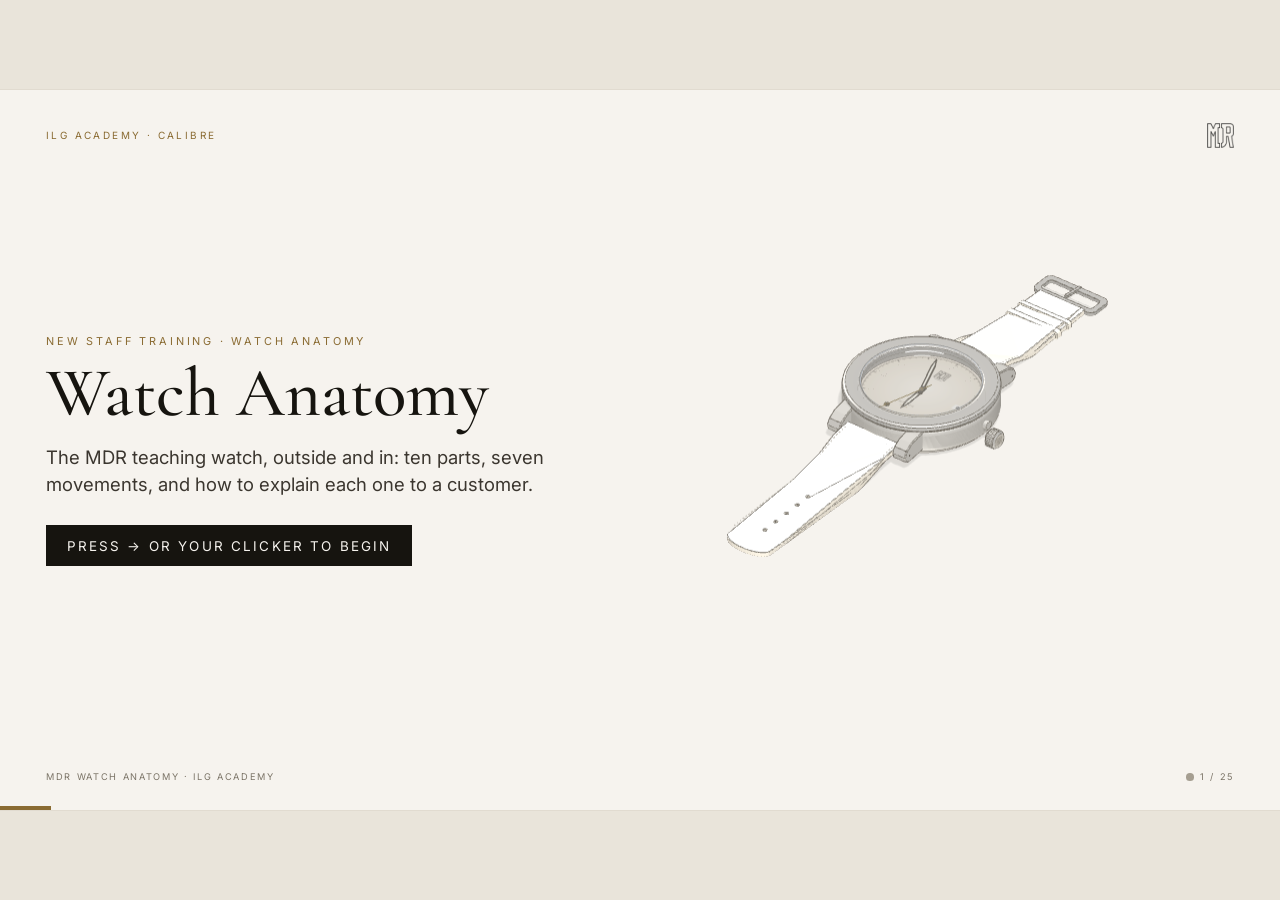
==== commit 91900fa5: "Add files via upload" ====
--- a/anatomy-deck.html
+++ b/anatomy-deck.html
@@ -82,7 +82,7 @@
 .hint{font-size:1.05cqw;color:var(--gold);margin-top:.5cqw;min-height:3cqw}
 /* overlays */
 .black{position:fixed;inset:0;background:#000;z-index:50}
-.ovl{position:fixed;inset:0;background:rgba(22,20,15,.55);z-index:40;display:grid;place-items:center;padding:3vw}
+.ovl{position:fixed;inset:0;background:rgba(22,20,15,.55);z-index:47;display:grid;place-items:center;padding:3vw}
 .ovl[hidden],.black[hidden]{display:none}
 .sheet{background:var(--paper);max-width:min(980px,94vw);max-height:90vh;overflow:auto;padding:28px 30px;border:1px solid var(--line)}
 .sheet h3{font-family:var(--serif);font-weight:500;font-size:30px;color:var(--ink);margin:0 0 6px}
@@ -133,6 +133,28 @@
 .fstep button{font:inherit;font-size:.74cqw;letter-spacing:.12em;text-transform:uppercase;border:1px solid var(--ink);background:var(--surface);color:var(--ink);padding:.4cqw .8cqw;cursor:pointer;border-radius:0}
 .fstep b{font-weight:600;color:var(--gold)}
 .rmt>*{flex-shrink:0}
+
+/* control bar */
+.ctrl{position:fixed;left:50%;bottom:14px;transform:translate(-50%,8px);display:flex;align-items:center;gap:2px;background:rgba(22,20,15,.9);color:var(--on-ink);padding:5px;z-index:45;opacity:0;pointer-events:none;transition:opacity .25s,transform .25s;box-shadow:0 6px 24px rgba(0,0,0,.18);max-width:calc(100vw - 16px)}
+.ctrl.on{opacity:1;pointer-events:auto;transform:translate(-50%,0)}
+.ctrl button,.ctrl a{display:flex;align-items:center;gap:6px;min-height:40px;padding:0 10px;border:0;background:transparent;color:inherit;font:inherit;font-size:11.5px;letter-spacing:.1em;text-transform:uppercase;cursor:pointer;text-decoration:none;border-radius:0;white-space:nowrap}
+.ctrl button:hover,.ctrl a:hover,.ctrl button:focus-visible,.ctrl a:focus-visible{background:rgba(246,243,238,.14);outline:none}
+.ctrl button:disabled{opacity:.35;cursor:default;background:transparent}
+.ctrl svg{width:18px;height:18px;fill:none;stroke:currentColor;stroke-width:1.7;stroke-linecap:round;stroke-linejoin:round;flex:none}
+.ctrl .nav{padding:0 12px}.ctrl .nav.go{background:var(--gold)}.ctrl .nav.go:hover{background:#9c7a3a}
+.ctrl .cnt{font-size:12px;letter-spacing:.08em;min-width:62px;text-align:center;font-variant-numeric:tabular-nums}
+.ctrl .sep{width:1px;height:24px;background:rgba(246,243,238,.22);margin:0 4px}
+@media (max-width:900px){.ctrl span:not(.cnt){display:none}.ctrl button,.ctrl a{padding:0 9px}}
+@media (hover:none){.ctrl{bottom:max(10px,env(safe-area-inset-bottom))}}
+.app.idle{cursor:none}
+.app.idle .fig{cursor:auto}
+.agenda .jump{cursor:pointer;transition:background .2s}
+.agenda .jump:hover,.agenda .jump:focus-visible{background:var(--raise);outline:none}
+.agenda .jump{position:relative;padding-right:3cqw}.agenda .jump::after{content:"›";position:absolute;right:1cqw;top:50%;transform:translateY(-35%);color:var(--gold);font-size:2.2cqw;font-family:var(--serif)}
+.sheet .glab{font-size:11px;letter-spacing:.22em;text-transform:uppercase;color:var(--gold);margin:16px 0 0;font-weight:600}
+.sheet .grid{margin-top:8px}
+.sheet .keys kbd{font-size:12px}
+.sheet{width:min(980px,94vw)}
 
 </style>
 </head>
@@ -2466,6 +2488,7 @@
 const WX_ENGINE="<!doctype html>\n<html lang=\"en\" data-mode=\"__MODE__\">\n<head>\n<meta charset=\"utf-8\">\n<meta name=\"viewport\" content=\"width=device-width, initial-scale=1\">\n<title>MDR watch · 3D anatomy<\/title>\n<link rel=\"preconnect\" href=\"https://fonts.googleapis.com\">\n<link rel=\"preconnect\" href=\"https://fonts.gstatic.com\" crossorigin>\n<link href=\"https://fonts.googleapis.com/css2?family=Cormorant+Garamond:ital,wght@0,500;0,600;1,500&family=Inter:wght@400;500;600&display=swap\" rel=\"stylesheet\">\n<style>\n\n.iso{\n  --anatomy-page:#0b0b0b;--anatomy-card:#131313;--anatomy-text:#a3a3a3;--anatomy-strong:#e6e6e6;--anatomy-muted:#6e6e6e;\n  --anatomy-paper:#131313;--anatomy-face:#1b1b1b;--anatomy-top:#1c1c1c;\n  --anatomy-shade-0:#0f0f0f;--anatomy-shade-1:#121212;--anatomy-shade-2:#151515;--anatomy-shade-3:#181818;\n  --anatomy-lit-top:#262626;--anatomy-lit-shade:#1d1d1d;\n  --anatomy-hi:#d4d4d4;--anatomy-mid:#6a6a6a;--anatomy-lo:#3e3e3e;--anatomy-faint:#2a2a2a;--anatomy-lit:#ffffff;\n  --anatomy-halo:#050505;--anatomy-halo-opacity:.9;--anatomy-dot:#e6e6e6;\n  --anatomy-red:#ff6b6b;--anatomy-green:#6be0a0;--anatomy-blue:#6b9bff;\n  --anatomy-weight:.6px;--anatomy-ease:cubic-bezier(.32,.72,0,1);\n  --anatomy-mono:ui-monospace,\"SF Mono\",Menlo,Consolas,monospace;\n  --anatomy-lift:inset 0 1px 0 0 #ffffff0a,inset 0 0 0 1px #ffffff06,0 0 0 1px #00000026,0 1px 1px -.5px #00000014,0 3px 3px -1.5px #00000014,0 6px 6px -3px #00000014,0 12px 12px -6px #00000014;\n}\n.iso[data-theme=\"light\"]{\n  --anatomy-page:#f2f2ef;--anatomy-card:#fbfbfa;--anatomy-text:#57575a;--anatomy-strong:#18181a;--anatomy-muted:#8c8c90;\n  --anatomy-paper:#fbfbfa;--anatomy-face:#ffffff;--anatomy-top:#ffffff;\n  --anatomy-shade-0:#dcdcd9;--anatomy-shade-1:#e5e5e2;--anatomy-shade-2:#ededea;--anatomy-shade-3:#f4f4f1;\n  --anatomy-lit-top:#ffffff;--anatomy-lit-shade:#eeeeeb;\n  --anatomy-hi:#26262a;--anatomy-mid:#8a8a8f;--anatomy-lo:#b4b4b8;--anatomy-faint:#d4d4d6;--anatomy-lit:#000000;\n  --anatomy-halo:#8a8a80;--anatomy-halo-opacity:.32;--anatomy-dot:#3a3a3e;\n  --anatomy-red:#e5484d;--anatomy-green:#30a46c;--anatomy-blue:#3e63dd;\n  --anatomy-lift:inset 0 1px 0 0 #ffffff,0 0 0 1px #0000000f,0 1px 1px -.5px #0000000a,0 3px 3px -1.5px #0000000a,0 6px 6px -3px #0000000a,0 12px 12px -6px #0000000a;\n}\n.iso-svg{display:block;width:100%;height:auto;overflow:visible}\n.iso-svg path,.iso-svg circle{vector-effect:non-scaling-stroke}\n.iso-fill{fill:var(--anatomy-paper);stroke:none}\n.iso-solid[data-lit]>.iso-fill{fill:var(--anatomy-face)}\n.iso-shade,.iso-top{stroke:none}\n.iso-shade[data-shade=\"0\"]{fill:var(--anatomy-shade-0)}\n.iso-shade[data-shade=\"1\"]{fill:var(--anatomy-shade-1)}\n.iso-shade[data-shade=\"2\"]{fill:var(--anatomy-shade-2)}\n.iso-shade[data-shade=\"3\"]{fill:var(--anatomy-shade-3)}\n.iso-top{fill:var(--anatomy-top)}\n.iso-solid[data-lit]>.iso-top{fill:var(--anatomy-lit-top)}\n.iso-solid[data-lit]>.iso-shade{fill:var(--anatomy-lit-shade)}\n.iso-solid[data-seamless]>.iso-shade,.iso-solid[data-seamless]>.iso-top{stroke-width:.4;stroke-linejoin:round}\n.iso-solid[data-seamless]>.iso-shade[data-shade=\"0\"]{stroke:var(--anatomy-shade-0)}\n.iso-solid[data-seamless]>.iso-shade[data-shade=\"1\"]{stroke:var(--anatomy-shade-1)}\n.iso-solid[data-seamless]>.iso-shade[data-shade=\"2\"]{stroke:var(--anatomy-shade-2)}\n.iso-solid[data-seamless]>.iso-shade[data-shade=\"3\"]{stroke:var(--anatomy-shade-3)}\n.iso-solid[data-seamless]>.iso-top{stroke:var(--anatomy-top)}\n.iso-solid[data-seamless][data-lit]>.iso-top{stroke:var(--anatomy-lit-top)}\n.iso-solid[data-seamless][data-lit]>.iso-shade{stroke:var(--anatomy-lit-shade)}\n.iso-solid[data-lit]>.iso-edge{stroke:var(--anatomy-lit)}\n.iso-halo{fill:var(--anatomy-halo);stroke:none;filter:blur(9px);opacity:var(--anatomy-halo-opacity);transform:translateY(3px)}\n.iso-line{fill:none;stroke:var(--anatomy-lo);stroke-width:var(--anatomy-weight);stroke-linecap:round;stroke-linejoin:round}\n.iso-line[data-tone=\"hi\"]{stroke:var(--anatomy-hi)}\n.iso-line[data-tone=\"mid\"]{stroke:var(--anatomy-mid)}\n.iso-line[data-tone=\"lo\"]{stroke:var(--anatomy-lo)}\n.iso-line[data-tone=\"faint\"]{stroke:var(--anatomy-faint)}\n.iso-line[data-tone=\"lit\"]{stroke:var(--anatomy-lit)}\n.iso-line[data-tone=\"red\"]{stroke:var(--anatomy-red)}\n.iso-line[data-tone=\"green\"]{stroke:var(--anatomy-green)}\n.iso-line[data-tone=\"blue\"]{stroke:var(--anatomy-blue)}\n.iso-line[data-dotted]{stroke-dasharray:.01 3.5;stroke-width:1}\n.iso-line[data-dashed]{stroke-dasharray:3 3}\n.iso-line[data-flow]{stroke-dasharray:2 6}\n.iso-wire-end{fill:var(--anatomy-paper);stroke:var(--anatomy-lo);stroke-width:var(--anatomy-weight)}\n.iso-wire[data-tone=\"hi\"] .iso-wire-end{stroke:var(--anatomy-hi)}\n.iso-wire[data-tone=\"mid\"] .iso-wire-end{stroke:var(--anatomy-mid)}\n.iso-wire[data-tone=\"faint\"] .iso-wire-end{stroke:var(--anatomy-faint)}\n.iso-wire[data-tone=\"lit\"] .iso-wire-end{stroke:var(--anatomy-lit)}\n.iso-dots circle{fill:var(--anatomy-dot);stroke:none;opacity:.32}\n.iso-dots[data-tone=\"hi\"] circle{opacity:.85}\n.iso-dots[data-tone=\"mid\"] circle{opacity:.45}\n.iso-dots[data-tone=\"lo\"] circle{opacity:.22}\n.iso-dots[data-tone=\"faint\"] circle{opacity:.12}\n.iso-face-text{fill:var(--anatomy-mid);font-family:var(--anatomy-mono);letter-spacing:.04em}\n.iso-face-text[data-tone=\"hi\"]{fill:var(--anatomy-hi)}\n.iso-face-text[data-tone=\"lo\"]{fill:var(--anatomy-lo)}\n.iso-face-text[data-tone=\"faint\"]{fill:var(--anatomy-faint)}\n.tb-body{fill:var(--anatomy-shade-2);stroke:none}\n.tb-shine{fill:var(--anatomy-top);stroke:none}\n.tb-shade{fill:var(--anatomy-shade-0);stroke:none}\n.tb-ring{fill:none;stroke:var(--anatomy-lo);stroke-width:.45;stroke-linecap:butt;stroke-linejoin:round}\n.tb-ring[data-tone=\"mid\"]{stroke:var(--anatomy-mid)}\n.tb-ring[data-tone=\"faint\"]{stroke:var(--anatomy-faint)}\n.tb-ring[data-tone=\"hi\"]{stroke:var(--anatomy-hi)}\n@keyframes iso-flow{to{stroke-dashoffset:-32}}\n@keyframes iso-pulse{0%,100%{opacity:.18}12%{opacity:1}40%{opacity:.18}}\n.iso-line[data-flow]{animation:iso-flow 1600ms linear infinite}\n.iso-dots circle[data-pulse]{animation:iso-pulse 1600ms steps(1,end) infinite;animation-delay:var(--pulse-at,0ms)}\n.iso-figure{margin:32px 0 36px}\n.iso-plate{position:relative;padding:52px 24px;border-radius:0;background:var(--anatomy-card);box-shadow:0 0 0 1px var(--anatomy-mid);--anatomy-paper:var(--anatomy-card)}\n.iso-plate-corners{position:absolute;inset:18px 20px;pointer-events:none}\n.iso-plate-corner{position:absolute;color:var(--anatomy-muted);font-family:var(--anatomy-mono);font-size:10.5px;line-height:1;letter-spacing:.04em;white-space:nowrap}\n.iso-plate-corner[data-corner=\"fig\"]{top:0;left:0;color:var(--anatomy-text)}\n.iso-plate-corner[data-corner=\"title\"]{top:0;right:0;text-transform:uppercase;letter-spacing:.1em}\n.iso-plate-corner[data-corner=\"hint\"]{bottom:0;left:0;text-transform:uppercase;letter-spacing:.1em}\n.iso-plate-corner[data-corner=\"readout\"]{right:0;bottom:0;color:var(--anatomy-text);font-variant-numeric:tabular-nums}\n.iso-plate .iso-svg{margin:0 auto}\n.iso-legend{display:grid;gap:8px;margin-top:12px;color:var(--anatomy-muted);font-size:13px;line-height:1.55}\n.iso-keys{display:flex;flex-wrap:wrap;gap:6px 18px}\n.iso-key{display:inline-flex;align-items:center;gap:7px}\n.iso-swatch{width:16px;height:10px;flex:none;overflow:visible}\n.iso-swatch path{fill:none;stroke:var(--anatomy-hi);stroke-width:1;vector-effect:non-scaling-stroke;stroke-linejoin:round;stroke-linecap:round}\n.iso-swatch[data-mark=\"raised\"] path,.iso-swatch[data-mark=\"flat\"] path{stroke:var(--anatomy-mid)}\n.iso-swatch[data-mark=\"lit\"] path{stroke:var(--anatomy-lit)}\n.iso-swatch[data-mark=\"dim\"] path{stroke:var(--anatomy-lo)}\n.iso-swatch[data-mark=\"dotted\"] path{stroke-dasharray:.01 3;stroke-width:1.4}\n.iso-swatch[data-mark=\"dashed\"] path{stroke-dasharray:3 2.5}\n.iso-swatch[data-mark=\"red\"] path{stroke:var(--anatomy-red)}\n.iso-swatch[data-mark=\"green\"] path{stroke:var(--anatomy-green)}\n.iso-swatch[data-mark=\"blue\"] path{stroke:var(--anatomy-blue)}\n.iso-swatch-crease{stroke:var(--anatomy-lo)!important}\n@media (max-width:560px){.iso-plate{padding:48px 12px 70px}.iso-plate-corner[data-corner=\"hint\"]{bottom:18px}}\n@media (prefers-reduced-motion:reduce){.iso-line[data-flow],.iso-dots circle[data-pulse]{animation:none}}\n\n/* Calibre theme: paper, ink and gold (same tokens as the Horology Lab) */\n:root{--paper:#F6F3EE;--surface:#FBFAF7;--raise:#EFEBE4;--ink:#16140F;--text:#3B362F;--mute:#7A7366;--faint:#A59E91;--line:#E1DBD0;--gold:#8A6B32;--on-ink:#F6F3EE;--note:#F3EEE4;\n  --serif:\"Cormorant Garamond\",\"Cormorant\",Garamond,\"Times New Roman\",serif;--sans:Inter,-apple-system,BlinkMacSystemFont,\"Segoe UI\",Roboto,Helvetica,Arial,sans-serif}\n.iso[data-theme=\"light\"]{--anatomy-page:#F6F3EE;--anatomy-card:#FBFAF7;--anatomy-text:#3B362F;--anatomy-strong:#16140F;--anatomy-muted:#7A7366;--anatomy-paper:#FBFAF7;--anatomy-mono:var(--sans)}\n*{box-sizing:border-box}\nhtml,body{margin:0;background:var(--paper)}\nbody{color:var(--text);font-family:var(--sans);font-size:16px;line-height:1.55;-webkit-font-smoothing:antialiased}\n.mv{max-width:760px;margin:0 auto;padding:0}\n.iso-figure{margin:0}\n.iso-plate{padding:42px 10px 42px;box-shadow:0 0 0 1px var(--line);background:var(--surface)}\n.iso-plate-corner{font-family:var(--sans);font-size:10.5px;letter-spacing:.14em}\n.iso-plate-corner[data-corner=\"fig\"]{text-transform:uppercase;color:var(--gold)}\n.iso-plate-corner[data-corner=\"title\"]{text-transform:uppercase;color:var(--mute)}\n.iso-plate-corner[data-corner=\"hint\"]{text-transform:uppercase;color:var(--mute);max-width:52%;overflow:hidden;text-overflow:ellipsis;white-space:nowrap}\n.iso-plate-corner[data-corner=\"readout\"]{letter-spacing:.04em;text-transform:none;color:var(--ink);font-weight:500;font-variant-numeric:tabular-nums}\n.iso-stage{position:relative;aspect-ratio:1.25;cursor:grab;touch-action:none;outline:none;user-select:none;-webkit-user-select:none}\n.iso-stage:active{cursor:grabbing}\n.iso-stage:focus-visible{outline:1px solid var(--mute);outline-offset:6px}\n.mv-gl{display:block;width:100%;height:100%}\n.nogl{padding:40px 16px;text-align:center;color:var(--mute)}\n.mv-zoom{position:absolute;right:6px;top:4px;display:flex;flex-direction:column;gap:6px;z-index:3}\n.mv-zoom button{width:40px;height:40px;border:1px solid var(--line);background:rgba(251,250,247,.92);font:inherit;font-size:20px;line-height:1;color:var(--ink);cursor:pointer;border-radius:0;padding:0}\n.mv-zoom button.txt{width:auto;height:34px;font-size:10px;letter-spacing:.12em;text-transform:uppercase;padding:0 8px}\n/* labels when the watch is apart: a dot on the part, the name beside it */\n.wx-labs{position:absolute;inset:0;pointer-events:none;opacity:0;transition:opacity .3s;z-index:2}\n.wx-labs.on{opacity:1}\n.wx-labs.on .wx-lab{pointer-events:auto}\n.wx-lab{position:absolute;left:0;top:0;display:flex;align-items:center;gap:6px;border:0;background:none;padding:0;margin:0;cursor:pointer;font:inherit;white-space:nowrap}\n.wx-lab i{display:block;width:7px;height:7px;border-radius:50%;background:var(--gold);box-shadow:0 0 0 2px var(--surface);margin:-3.5px 0 0 -3.5px}\n.wx-lab span{font-size:10.5px;letter-spacing:.14em;text-transform:uppercase;color:var(--ink);background:rgba(251,250,247,.9);border:1px solid var(--line);padding:3px 7px;margin-top:-3.5px}\n.wx-lab.l{flex-direction:row-reverse}\n.wx-lab.l i{margin:-3.5px -3.5px 0 0}\n.wx-lab.l span{transform:translateX(-100%) translateX(-6px);position:absolute;left:0}\n.wx-lab:not(.l) span{position:absolute;left:8px}\n.wx-lab.hl span,.wx-lab:hover span,.wx-lab:focus-visible span{background:var(--ink);color:var(--on-ink);border-color:var(--ink)}\n@media (max-width:560px){.iso-stage{aspect-ratio:.86}.iso-plate{padding:38px 4px 56px}}\n/* card picture: no frame, no controls */\nhtml[data-mode=\"mini\"],body[data-mode=\"mini\"]{background:transparent;overflow:hidden}\nbody[data-mode=\"mini\"] .iso-plate{padding:0;box-shadow:none;background:transparent}\nbody[data-mode=\"mini\"] .iso-plate-corners,body[data-mode=\"mini\"] .full-only,body[data-mode=\"mini\"] .mv-zoom{display:none}\nbody[data-mode=\"mini\"] .iso-stage{pointer-events:none;aspect-ratio:1.532;cursor:default}\nbody[data-mode=\"watch\"] .full-only{display:none}\nbody[data-mode=\"watch\"]{background:transparent}\nbody[data-mode=\"full\"] .mv{padding:10px 14px 30px}\n/* viewer controls */\n.ctl{display:flex;flex-wrap:wrap;gap:8px;margin:12px 0 0}\n.btn{min-height:44px;border:1px solid var(--ink);background:var(--ink);color:var(--on-ink);font:inherit;font-size:12px;letter-spacing:.12em;text-transform:uppercase;padding:0 14px;cursor:pointer;border-radius:0}\n.btn.ghost{background:transparent;color:var(--ink);border-color:var(--line)}\n.btn[aria-pressed=\"true\"]{background:var(--ink);color:var(--on-ink);border-color:var(--ink)}\n.seg{display:flex;border:1px solid var(--ink)}\n.seg button{min-height:42px;border:0;border-right:1px solid var(--ink);background:var(--surface);font:inherit;font-size:11px;letter-spacing:.1em;text-transform:uppercase;padding:0 11px;cursor:pointer;color:var(--ink)}\n.seg button:last-child{border-right:0}\n.seg button[aria-pressed=\"true\"]{background:var(--ink);color:var(--on-ink)}\nh2{font-size:11.5px;letter-spacing:.24em;text-transform:uppercase;color:var(--gold);font-weight:600;margin:22px 0 8px}\n.find{display:flex;flex-wrap:wrap;gap:6px}\n.find button{min-height:38px;border:1px solid var(--line);background:var(--surface);font:inherit;font-size:13px;color:var(--ink);padding:0 12px;cursor:pointer;border-radius:0}\n.find button[aria-pressed=\"true\"]{background:var(--ink);color:var(--on-ink);border-color:var(--ink)}\n.info{margin:10px 0 0;padding:12px 14px;border-left:3px solid var(--gold);background:var(--note);font-size:15px;color:var(--ink);min-height:48px}\n.note{font-size:13px;color:var(--mute);margin-top:14px}\n<\/style>\n<\/head>\n<body class=\"iso\" data-theme=\"light\" data-mode=\"__MODE__\" data-focus=\"__FOCUS__\">\n<main class=\"mv\">\n  <figure class=\"iso-figure\">\n    <div class=\"iso-plate\">\n      <div class=\"iso-plate-corners\" aria-hidden=\"true\">\n        <span class=\"iso-plate-corner\" data-corner=\"fig\" id=\"wx-fig\"><\/span>\n        <span class=\"iso-plate-corner\" data-corner=\"title\" id=\"wx-name\"><\/span>\n        <span class=\"iso-plate-corner\" data-corner=\"hint\" id=\"wx-hint\"><\/span>\n        <span class=\"iso-plate-corner\" data-corner=\"readout\" data-readout><\/span>\n      <\/div>\n      <div class=\"iso-stage\" tabindex=\"0\" role=\"group\" aria-label=\"MDR watch in 3D. Drag to turn it all the way round, pinch or use + and − to zoom. Tap the crown to practise with it; tap the watch to take it apart, then tap a part.\">\n        <div class=\"mv-zoom\"><button id=\"wx-zin\" aria-label=\"Zoom in\">+<\/button><button id=\"wx-zout\" aria-label=\"Zoom out\">−<\/button><button class=\"txt\" id=\"wx-side\" aria-label=\"Show the caseback\">Back<\/button><\/div>\n      <\/div>\n    <\/div>\n  <\/figure>\n  <div class=\"full-only\">\n    <div class=\"ctl\" id=\"wx-ctl\"><\/div>\n    <h2>Find a part<\/h2>\n    <div class=\"find\" id=\"wx-find\"><\/div>\n    <p class=\"info\" id=\"wx-info\" data-empty=\"Tap a part of the watch, or a name here, to find it.\">Tap a part of the watch, or a name here, to find it.<\/p>\n    <p class=\"note\">The MDR watch is a teaching model drawn for training. Proportions are simplified.<\/p>\n  <\/div>\n<\/main>\n<!--__THREE__-->\n<script>(function(){\n\"use strict\";\nconst MDR_LOGO = \"[data-uri]\";\n/* =====================================================================\n   MDR watch in true 3D — external anatomy (three.js r128)\n   Figure style after the Anatomy kit (MIT © 2026 Ryan): solid parts, ink edges,\n   isometric camera. Colours: Calibre paper, ink and gold.\n   Axes: y up (dial faces up), 12 o'clock toward −z, the crown at 3 toward +x.\n   ===================================================================== */\nconst MODE = document.body.dataset.mode || \"watch\";   // watch | full | mini\nconst FOCUS = document.body.dataset.focus || \"\";\nconst host = document.querySelector(\".iso-stage\");\nconst readout = document.querySelector(\"[data-readout]\");\nconst still = matchMedia(\"(prefers-reduced-motion: reduce)\");\nconst TAU = Math.PI * 2;\n\nlet R;\ntry { R = new THREE.WebGLRenderer({ antialias: true, alpha: true, powerPreference: \"high-performance\" }); } catch (e) { R = null; }\nif (!R || !R.getContext()) { host.insertAdjacentHTML(\"beforeend\", typeof THREE === \"undefined\" ? '<p class=\"nogl\">The 3D picture could not load here. Open the page in its own browser tab. The card text and games still work.<\/p>' : '<p class=\"nogl\">This device cannot show 3D graphics (WebGL is off). The card text and games still work.<\/p>'); throw new Error(\"no webgl\"); }\nR.setPixelRatio(Math.min(MODE === \"mini\" ? 1.5 : 2, window.devicePixelRatio || 1));\nR.outputEncoding = THREE.sRGBEncoding;\nR.shadowMap.enabled = true; R.shadowMap.type = THREE.PCFSoftShadowMap;\nhost.appendChild(R.domElement); R.domElement.className = \"mv-gl\";\nconst scene = new THREE.Scene();\nconst cam = new THREE.OrthographicCamera(-1, 1, 1, -1, -3000, 3000);\nscene.add(new THREE.HemisphereLight(0xfffbf2, 0xcfc6b4, 0.62));\nconst key = new THREE.DirectionalLight(0xffffff, 0.72); key.position.set(180, 420, 160); key.castShadow = true;\nkey.shadow.mapSize.set(MODE === \"mini\" ? 1024 : 2048, MODE === \"mini\" ? 1024 : 2048);\nObject.assign(key.shadow.camera, { left: -340, right: 340, top: 340, bottom: -340, near: 50, far: 1500 }); key.shadow.bias = -0.0006; key.shadow.radius = 4;\nscene.add(key);\nconst fill = new THREE.DirectionalLight(0xfff4e2, 0.25); fill.position.set(-300, 160, -120); scene.add(fill);\nconst under = new THREE.DirectionalLight(0xfffaf0, 0.5); under.position.set(80, -420, 160); scene.add(under);\n\nconst INK = 0x2a2620, GOLD = 0x8a6b32;\nconst M3 = {\n  ivory: () => new THREE.MeshStandardMaterial({ color: 0xf6f2ea, roughness: 0.5, metalness: 0.14 }),\n  steel: () => new THREE.MeshStandardMaterial({ color: 0xdedad2, roughness: 0.34, metalness: 0.42 }),\n  polish: () => new THREE.MeshStandardMaterial({ color: 0xeeebe5, roughness: 0.2, metalness: 0.55 }),\n  dark: () => new THREE.MeshStandardMaterial({ color: 0x2e2a25, roughness: 0.45, metalness: 0.25 }),\n  gold: () => new THREE.MeshStandardMaterial({ color: 0xd9bf86, roughness: 0.3, metalness: 0.6 }),\n  brand: () => new THREE.MeshStandardMaterial({ color: 0x8a6b32, roughness: 0.38, metalness: 0.45 }),\n  lume: () => new THREE.MeshStandardMaterial({ color: 0xf3f0e2, roughness: 0.6, metalness: 0, emissive: 0x1a1a10, emissiveIntensity: 0.4 }),\n  leather: () => new THREE.MeshStandardMaterial({ color: 0xe8dcc6, roughness: 0.82, metalness: 0.02 }),\n  rubber: () => new THREE.MeshStandardMaterial({ color: 0x2b2926, roughness: 0.9, metalness: 0 }),\n  ruby: () => new THREE.MeshStandardMaterial({ color: 0x8e1b2e, roughness: 0.22, metalness: 0.1 }),\n  blue: () => new THREE.MeshStandardMaterial({ color: 0x35558a, roughness: 0.3, metalness: 0.55 }),\n  glass: (tint = 0xe8f0f2, op = 0.2) => new THREE.MeshStandardMaterial({ color: tint, roughness: 0.04, metalness: 0.1, transparent: true, opacity: op, depthWrite: false }),\n};\nconst lineMat = (op = 1) => new THREE.LineBasicMaterial({ color: INK, transparent: true, opacity: op });\n\n/* ---------- textures ---------- */\nfunction canvasTex(w, h, draw) { const c = document.createElement(\"canvas\"); c.width = w; c.height = h; draw(c.getContext(\"2d\"), w, h); const t = new THREE.CanvasTexture(c); t.encoding = THREE.sRGBEncoding; t.anisotropy = 8; return t; }\nconst LOGO = new Image(); LOGO.src = MDR_LOGO;\nfunction logoCanvas(color, w) { const c = document.createElement(\"canvas\"), h = Math.round((w * 120) / 131); c.width = w; c.height = Math.max(1, h); const x = c.getContext(\"2d\"); if (LOGO.complete && LOGO.naturalWidth) { x.drawImage(LOGO, 0, 0, w, h); x.globalCompositeOperation = \"source-in\"; x.fillStyle = color; x.fillRect(0, 0, w, h); } return c; }\nconst TEX = [];   // redrawn once the logo and fonts have loaded\nfunction liveTex(w, h, draw) { const t = canvasTex(w, h, draw); t.userData = { draw, w, h }; TEX.push(t); return t; }\nfunction redrawAll() { TEX.forEach((t) => { const x = t.image.getContext(\"2d\"); x.clearRect(0, 0, t.userData.w, t.userData.h); t.userData.draw(x, t.userData.w, t.userData.h); t.needsUpdate = true; }); }\n\n/* ---------- builders ---------- */\nconst MESHES = []; let CUR = \"\";\nfunction purge(k) { for (let i = MESHES.length - 1; i >= 0; i--) if (MESHES[i].userData.grp === k) MESHES.splice(i, 1); }   // CUR = group being built (so a variant can be rebuilt)\nfunction finish(geo, mat, part, edges = 24, op = 1) {\n  const m = new THREE.Mesh(geo, mat); m.castShadow = true; m.receiveShadow = true; m.userData.part = part; m.userData.grp = CUR; MESHES.push(m);\n  if (edges) { const l = new THREE.LineSegments(new THREE.EdgesGeometry(geo, edges), lineMat(op)); l.userData.part = part; l.raycast = () => {}; m.add(l); m.userData.lines = l; m.userData.lineOp = op; }\n  return m;\n}\nconst shapeOf = (pts, holes = []) => { const s = new THREE.Shape(); pts.forEach(([x, y], i) => (i ? s.lineTo(x, y) : s.moveTo(x, y))); s.closePath(); holes.forEach((h) => { const p = new THREE.Path(); h.forEach(([x, y], i) => (i ? p.lineTo(x, y) : p.moveTo(x, y))); p.closePath(); s.holes.push(p); }); return s; };\nconst circ = (r, n = 48, cx = 0, cy = 0) => Array.from({ length: n }, (_, i) => [cx + r * Math.cos((i / n) * TAU), cy + r * Math.sin((i / n) * TAU)]);\nconst rrect = (cx, cy, w, d, r, n = 6) => { const pts = []; const c = [[cx + w / 2 - r, cy + d / 2 - r, 0], [cx - w / 2 + r, cy + d / 2 - r, 1], [cx - w / 2 + r, cy - d / 2 + r, 2], [cx + w / 2 - r, cy - d / 2 + r, 3]]; c.forEach(([x, y, q]) => { for (let i = 0; i <= n; i++) { const a = (q + i / n) * (Math.PI / 2); pts.push([x + r * Math.cos(a), y + r * Math.sin(a)]); } }); return pts; };\n/* plan outline (x, z) extruded upward from y0 by h */\nfunction plan(pts, y0, h, mat, part, { holes = [], edges = 24 } = {}) {\n  const g = new THREE.ExtrudeGeometry(shapeOf(pts.map(([x, z]) => [x, -z]), holes.map((hh) => hh.map(([x, z]) => [x, -z]))), { depth: h, bevelEnabled: false, curveSegments: 8 });\n  g.rotateX(-Math.PI / 2); g.translate(0, y0, 0); return finish(g, mat, part, edges);\n}\nfunction lathe(prof, mat, part, { seg = 128, edges = 22, op = 1 } = {}) { const g = new THREE.LatheGeometry(prof.map(([r, y]) => new THREE.Vector2(r, y)), seg); mat.side = THREE.DoubleSide; return finish(g, mat, part, edges, op); }\nfunction cyl(r, y0, h, mat, part, { x = 0, z = 0, seg = 32, edges = 24, r2 } = {}) { const g = new THREE.CylinderGeometry(r2 ?? r, r, h, seg); g.translate(x, y0 + h / 2, z); return finish(g, mat, part, edges); }\nfunction box(w, h, d, at, y0, mat, part, { rot = 0, edges = 24 } = {}) { const g = new THREE.BoxGeometry(w, h, d); g.rotateY(-rot); g.translate(at[0], y0 + h / 2, at[1]); return finish(g, mat, part, edges); }\n/* a flat printed face (decal) lying on y, its canvas drawn with 12 o'clock at the top */\nfunction decalUp(geo, tex, y, part, { rough = 0.6, metal = 0.05, transparent = false } = {}) { geo.rotateX(-Math.PI / 2); geo.translate(0, y, 0); const m = new THREE.Mesh(geo, new THREE.MeshStandardMaterial({ map: tex, roughness: rough, metalness: metal, transparent, polygonOffset: true, polygonOffsetFactor: -2 })); m.userData.part = part; m.userData.grp = CUR; m.receiveShadow = true; MESHES.push(m); return m; }\nfunction decalDown(geo, tex, y, part, opts = {}) { const uv = geo.attributes.uv; for (let i = 0; i < uv.count; i++) uv.setX(i, 1 - uv.getX(i)); geo.rotateX(Math.PI / 2); geo.translate(0, y, 0); const m = new THREE.Mesh(geo, new THREE.MeshStandardMaterial({ map: tex, roughness: opts.rough ?? 0.5, metalness: opts.metal ?? 0.3, transparent: !!opts.transparent, polygonOffset: true, polygonOffsetFactor: -2 })); m.userData.part = part; m.userData.grp = CUR; MESHES.push(m); return m; }\n\n/* ---------- the parts, in the order a watch is built ---------- */\nconst FLOOR = -7.6;\nconst G = {}; [\"band12\", \"band6\", \"caseback\", \"gasketB\", \"movement\", \"case\", \"dial\", \"hands\", \"gasketT\", \"bezel\", \"crystal\", \"crown\"].forEach((k) => { G[k] = new THREE.Group(); G[k].name = k; scene.add(G[k]); });\n/* how far each part travels when the watch is taken apart (x, y, z) */\nconst APART = { band12: [0, 0, -120], band6: [0, 0, 120], caseback: [0, -190, 0], gasketB: [0, -132, 0], movement: [0, -76, 0], case: [0, 0, 0], dial: [0, 68, 0], hands: [0, 108, 0], gasketT: [0, 146, 0], bezel: [0, 180, 0], crystal: [0, 226, 0], crown: [72, 0, 0] };\nconst VAR = { band: FOCUS === \"band\" ? \"strap\" : \"strap\", back: \"solid\", bezel: FOCUS === \"bezel\" ? \"dive\" : \"plain\", crystal: \"sapphire\" };\n\n/* case middle with lugs and spring bars */\nfunction buildCase() {\n  CUR = \"case\"; const g = G.case;\n  g.add(lathe([[64, 0], [75, 0], [78.6, 1.4], [80, 5], [80, 21], [78.6, 24.6], [75, 26], [64, 26], [64, 0]], M3.steel(), \"case\"));\n  /* lugs: a side profile, extruded across, four times */\n  const prof = [[56, 24.5], [70, 23.6], [81, 21], [89, 16], [92, 10.5], [91, 5.6], [87, 3], [76, 3.6], [62, 5], [56, 5]];\n  [[1, 1], [-1, 1], [1, -1], [-1, -1]].forEach(([sx, sz]) => {\n    const s = shapeOf(prof.map(([u, v]) => [-u * sz, v])); const geo = new THREE.ExtrudeGeometry(s, { depth: 14, bevelEnabled: true, bevelThickness: 0.8, bevelSize: 0.8, bevelSegments: 1, curveSegments: 4 });\n    geo.rotateY(Math.PI / 2); geo.translate(sx > 0 ? 34 : -48, 0, 0);\n    g.add(finish(geo, M3.steel(), \"lugs\", 26));\n  });\n  /* drilled spring-bar holes, and the bars */\n  [-1, 1].forEach((sz) => {\n    const bar = new THREE.CylinderGeometry(1.5, 1.5, 68, 16); bar.rotateZ(Math.PI / 2); bar.translate(0, 10, sz * 86); g.add(finish(bar, M3.polish(), \"lugs\", 30));\n    [-49, 49].forEach((x) => { const h = new THREE.CylinderGeometry(1.1, 1.1, 0.4, 12); h.rotateZ(Math.PI / 2); h.translate(x + (x > 0 ? 0.4 : -0.4), 10, sz * 86); const m = new THREE.Mesh(h, M3.dark()); m.userData.part = \"lugs\"; m.userData.grp = CUR; MESHES.push(m); g.add(m); });\n  });\n  /* crown tube */\n  const tube = new THREE.CylinderGeometry(4.2, 4.2, 6, 24); tube.rotateZ(Math.PI / 2); tube.translate(81.5, 13, 0); g.add(finish(tube, M3.steel(), \"crown\", 30));\n}\n\n/* the dial: printed face, applied indices, date at 3 (Calibre's MDR dial) */\nconst DIAL_R = 63.5, DIAL_TOP = 18, K = 0.16;   // K: dial art units (the 2D dial is 1000 wide) to 3D\nlet dialTex = null, shownDay = 0;\nfunction drawDial(x, w) {\n  const s = w / 800, c = w / 2, P = (r, deg) => [c + Math.sin(deg * Math.PI / 180) * r * s, c - Math.cos(deg * Math.PI / 180) * r * s];\n  const g = x.createRadialGradient(c, c * 0.85, 10, c, c, c); g.addColorStop(0, \"#FFFDF8\"); g.addColorStop(1, \"#F0EADF\"); x.fillStyle = g; x.fillRect(0, 0, w, w);\n  x.strokeStyle = \"#2A2620\"; x.lineCap = \"round\";\n  for (let i = 0; i < 60; i++) { const a = i * 6, p = P(384, a), q = P(i % 5 ? 372 : 362, a); x.lineWidth = (i % 5 ? 1.6 : 3.2) * s; x.beginPath(); x.moveTo(p[0], p[1]); x.lineTo(q[0], q[1]); x.stroke(); }\n  x.lineWidth = 2 * s; x.beginPath(); x.arc(c, c, 384 * s, 0, TAU); x.stroke();\n  /* printed index outlines under the applied ones */\n  /* logo and the rule under it */\n  const lw = Math.round(84 * s * 1.06), lc = logoCanvas(\"#2A2620\", lw); x.drawImage(lc, c - lw / 2, c - 264 * s);\n  x.lineWidth = 1.6 * s; x.beginPath(); x.moveTo(c - 30 * s, c - 174 * s); x.lineTo(c + 30 * s, c - 174 * s); x.stroke();\n  x.fillStyle = \"#6E6556\"; x.textAlign = \"center\"; x.textBaseline = \"middle\"; x.font = `500 ${15 * s}px Inter, Arial, sans-serif`; if (x.letterSpacing !== undefined) x.letterSpacing = `${4 * s}px`;\n  x.fillText(\"AUTOMATIC\", c, c + 160 * s);\n  x.fillStyle = \"#8A6B32\"; x.font = `500 ${11 * s}px Inter, Arial, sans-serif`; x.fillText(\"10 BAR\", c, c + 190 * s);\n  /* date window: white disc with the day */\n  const day = new Date(WT.t).getDate(); shownDay = day;\n  x.fillStyle = \"#FFFFFF\"; x.fillRect(c + 254 * s, c - 24 * s, 66 * s, 48 * s);\n  x.fillStyle = \"#16140F\"; x.font = `600 ${34 * s}px Inter, Arial, sans-serif`; if (x.letterSpacing !== undefined) x.letterSpacing = \"0px\"; x.fillText(String(day), c + 287 * s, c + 2 * s);\n}\nfunction buildDial() {\n  CUR = \"dial\"; const g = G.dial;\n  const body = new THREE.CylinderGeometry(DIAL_R, DIAL_R, 1.2, 160); body.translate(0, DIAL_TOP - 0.6, 0); g.add(finish(body, M3.ivory(), \"dial\", 30));\n  dialTex = liveTex(2048, 2048, drawDial);\n  g.add(decalUp(new THREE.CircleGeometry(DIAL_R - 0.3, 160), dialTex, DIAL_TOP + 0.03, \"dial\"));\n  const y = DIAL_TOP;\n  /* applied indices: rings at the hours, a triangle at 12, batons at 6 and 9, a frame round the date */\n  for (let h = 1; h <= 11; h++) { if (h === 3 || h === 6 || h === 9) continue; const a = h * 30 * Math.PI / 180, r = 318 * K, px = Math.sin(a) * r, pz = -Math.cos(a) * r;\n    g.add(cyl(3.3, y, 1.1, M3.gold(), \"dial\", { x: px, z: pz, seg: 28 })); g.add(cyl(2.2, y + 1.1, 0.12, M3.lume(), \"dial\", { x: px, z: pz, seg: 24, edges: 0 })); }\n  g.add(plan([[-38 * K, -360 * K], [38 * K, -360 * K], [0, -294 * K]], y, 1.2, M3.gold(), \"dial\"));\n  g.add(plan(rrect(0, 315 * K, 28 * K, 74 * K, 0.5), y, 1.2, M3.gold(), \"dial\"));\n  g.add(plan(rrect(-315 * K, 0, 74 * K, 28 * K, 0.5), y, 1.2, M3.gold(), \"dial\"));\n  g.add(plan(rrect(287 * K, 0, 74 * K, 56 * K, 0.8), y, 0.9, M3.gold(), \"dial\", { holes: [rrect(287 * K, 0, 64 * K, 46 * K, 0.5).reverse()] }));\n}\n\n/* hands: hour and minute (lume inset), gold seconds with a counterweight ring */\nconst hands = {};\nfunction handShape(pts, y, h, mat, inset) {\n  const grp = new THREE.Group(); grp.position.y = y;\n  grp.add(plan(pts.map(([x, z]) => [x * K, z * K]), 0, h, mat, \"hands\", { edges: 30 }));\n  if (inset) grp.add(plan(inset.map(([x, z]) => [x * K, z * K]), h, 0.15, M3.lume(), \"hands\", { edges: 0 }));\n  G.hands.add(grp); return grp;\n}\nfunction buildHands() {\n  CUR = \"hands\"; const y = DIAL_TOP + 0.6;\n  hands.h = handShape([[-15, 36], [-16, -150], [0, -228], [16, -150], [15, 36]], y + 0.4, 0.8, M3.dark(), [[-7, -30], [-8, -142], [0, -196], [8, -142], [7, -30]]);\n  hands.m = handShape([[-11, 40], [-12, -268], [0, -348], [12, -268], [11, 40]], y + 1.6, 0.8, M3.dark(), [[-5, -40], [-6, -262], [0, -320], [6, -262], [5, -40]]);\n  const sg = new THREE.Group(); sg.position.y = y + 2.8; CUR = \"hands\";\n  sg.add(plan([[-3 * K, 80 * K], [-2 * K, -392 * K], [0, -400 * K], [2 * K, -392 * K], [3 * K, 80 * K]], 0, 0.5, M3.brand(), \"hands\", { edges: 0 }));\n  sg.add(plan(circ(16 * K, 28, 0, -270 * K), 0, 0.5, M3.brand(), \"hands\", { holes: [circ(9 * K, 20, 0, -270 * K).reverse()], edges: 30 }));\n  G.hands.add(sg); hands.s = sg;\n  G.hands.add(cyl(12 * K, y + 2.8, 1.1, M3.brand(), \"hands\", { seg: 24 }));\n  G.hands.add(cyl(1.0, y, 3.9, M3.polish(), \"hands\", { seg: 12, edges: 0 }));\n}\n\n/* bezel: polished ring, or a dive insert (60-minute, turns one way) */\nlet bezelTex = null;\nfunction drawBezel(x, w) {\n  const s = w / 1000, c = w / 2;\n  x.fillStyle = \"#16140F\"; x.beginPath(); x.arc(c, c, 500 * s, 0, TAU); x.fill();\n  x.fillStyle = \"#F6F3EE\"; x.strokeStyle = \"#F6F3EE\";\n  for (let i = 0; i < 60; i++) { if (i === 0) continue; const a = (i * 6 * Math.PI) / 180; const r0 = 478 * s, r1 = (i % 5 ? 452 : 430) * s; x.lineWidth = (i % 5 ? 4 : 7) * s; if (i < 15 || i % 5 === 0) { x.beginPath(); x.moveTo(c + Math.sin(a) * r0, c - Math.cos(a) * r0); x.lineTo(c + Math.sin(a) * r1, c - Math.cos(a) * r1); x.stroke(); } }\n  x.font = `600 ${62 * s}px Inter, Arial, sans-serif`; x.textAlign = \"center\"; x.textBaseline = \"middle\";\n  [[10, 60], [20, 120], [30, 180], [40, 240], [50, 300]].forEach(([n, deg]) => { x.save(); x.translate(c, c); x.rotate((deg * Math.PI) / 180); x.fillText(String(n), 0, -432 * s + 2); x.restore(); });\n  /* the gold pip at 12 */\n  x.fillStyle = \"#C9A24E\"; x.beginPath(); x.moveTo(c - 26 * s, c - 476 * s); x.lineTo(c + 26 * s, c - 476 * s); x.lineTo(c, c - 418 * s); x.closePath(); x.fill();\n  x.globalCompositeOperation = \"destination-out\"; x.beginPath(); x.arc(c, c, 402 * s, 0, TAU); x.fill(); x.globalCompositeOperation = \"source-over\";\n}\nfunction buildBezel() {\n  CUR = \"bezel\"; const g = G.bezel; g.clear(); purge(\"bezel\");\n  if (VAR.bezel === \"dive\") {\n    g.add(lathe([[61, 26], [79.4, 26], [80.6, 27.6], [80.2, 31.6], [77.4, 32.4], [63, 32.4], [61, 31], [61, 26]], M3.polish(), \"bezel\"));\n    for (let i = 0; i < 120; i++) { const a = (i / 120) * TAU; const b = box(0.9, 4.2, 1.1, [Math.sin(a) * 80.5, -Math.cos(a) * 80.5], 27, M3.polish(), \"bezel\", { rot: -a, edges: 0 }); g.add(b); }\n    bezelTex = liveTex(1024, 1024, drawBezel); const ring = new THREE.RingGeometry(64.3, 77.2, 160, 1);\n    g.add(decalUp(ring, bezelTex, 32.45, \"bezel\", { rough: 0.35, metal: 0.2, transparent: true }));\n  } else {\n    g.add(lathe([[61, 26], [79, 26], [80, 27.4], [79.4, 30.2], [76.6, 31.6], [64, 31.6], [61, 30.4], [61, 26]], M3.polish(), \"bezel\"));\n  }\n}\n\n/* crystal: sapphire (flat, anti-reflective), mineral (flat), acrylic (domed) */\nfunction buildCrystal() {\n  CUR = \"crystal\"; const g = G.crystal; g.clear(); purge(\"crystal\");\n  if (VAR.crystal === \"acrylic\") g.add(lathe([[0, 37], [20, 36.6], [40, 35.3], [54, 33.4], [62, 31.8], [62, 30], [0, 30]], M3.glass(0xf2efe6, 0.24), \"crystal\", { edges: 50, op: 0.55 }));\n  else { const th = VAR.crystal === \"mineral\" ? 2.4 : 3.4; const c = new THREE.CylinderGeometry(62, 62, th, 128); c.translate(0, 30 + th / 2, 0); g.add(finish(c, M3.glass(VAR.crystal === \"sapphire\" ? 0xdfe9f2 : 0xeef0ec, 0.2), \"crystal\", 30, 0.55)); }\n  /* a glint across the glass */\n  const top = VAR.crystal === \"acrylic\" ? 35.8 : VAR.crystal === \"mineral\" ? 32.5 : 33.5;\n  [[50, -2.55, -1.75], [42, -2.4, -2.0]].forEach(([r, a0, a1], i) => { const pts = []; for (let k = 0; k <= 20; k++) { const a = a0 + (a1 - a0) * (k / 20); pts.push(new THREE.Vector3(Math.cos(a) * r, top + 0.05, Math.sin(a) * r)); }\n    const l = new THREE.Line(new THREE.BufferGeometry().setFromPoints(pts), new THREE.LineBasicMaterial({ color: 0xffffff, transparent: true, opacity: i ? 0.6 : 0.95 })); l.userData.part = \"crystal\"; g.add(l); });\n  if (VAR.crystal === \"sapphire\") { const ar = new THREE.Mesh(new THREE.RingGeometry(61, 62, 128), new THREE.MeshBasicMaterial({ color: 0x6c86b0, transparent: true, opacity: 0.35, side: THREE.DoubleSide })); ar.rotation.x = -Math.PI / 2; ar.position.y = 33.55; ar.userData.part = \"crystal\"; g.add(ar); }\n}\n\n/* gaskets: the rubber rings that keep water out */\nfunction torus(r, tube, y, part = \"wr\") { const t = new THREE.TorusGeometry(r, tube, 10, 120); t.rotateX(Math.PI / 2); t.translate(0, y, 0); return finish(t, M3.rubber(), part, 0); }\nfunction buildGaskets() {\n  CUR = \"gasketB\"; G.gasketB.add(torus(70.5, 1.25, 0.2));\n  CUR = \"gasketT\"; G.gasketT.add(torus(63, 1.0, 29.6));\n  CUR = \"crown\"; const cg = new THREE.TorusGeometry(4.6, 0.8, 8, 32); cg.rotateY(Math.PI / 2); cg.translate(5.4, 0, 0); G.crown.add(finish(cg, M3.rubber(), \"wr\", 0));\n}\n\n/* caseback: solid and engraved, or exhibition (a sapphire window onto the movement) */\nlet backTex = null;\nfunction drawBack(x, w) {\n  const s = w / 1000, c = w / 2;\n  x.fillStyle = \"#E7E3DB\"; x.fillRect(0, 0, w, w);\n  x.strokeStyle = \"rgba(90,82,70,.10)\"; x.lineWidth = 2; for (let r = 30; r < 500; r += 7) { x.beginPath(); x.arc(c, c, r * s, 0, TAU); x.stroke(); }   // circular graining\n  x.strokeStyle = \"rgba(60,54,46,.55)\"; x.lineWidth = 3 * s; x.beginPath(); x.arc(c, c, 470 * s, 0, TAU); x.stroke();\n  const lw = 210 * s, lc = logoCanvas(\"rgba(52,46,38,.9)\", Math.round(lw)); x.drawImage(lc, c - lw / 2, c - 230 * s);\n  x.fillStyle = \"rgba(52,46,38,.9)\"; x.textAlign = \"center\"; x.textBaseline = \"middle\"; x.font = `600 ${44 * s}px \"Cormorant Garamond\", Georgia, serif`; if (x.letterSpacing !== undefined) x.letterSpacing = `${8 * s}px`;\n  x.fillText(\"MDR · CAL. 02 · 21 J\", c, c + 30 * s);\n  x.font = `500 ${30 * s}px Inter, Arial, sans-serif`; if (x.letterSpacing !== undefined) x.letterSpacing = `${6 * s}px`;\n  [\"STAINLESS STEEL\", \"WATER RESISTANT 10 BAR\", \"SAPPHIRE CRYSTAL\"].forEach((t, j) => x.fillText(t, c, c + (120 + j * 52) * s));\n  /* the six notches a caseback wrench grips */\n}\nfunction buildCaseback() {\n  CUR = \"caseback\"; const g = G.caseback; g.clear(); purge(\"caseback\");\n  const exh = VAR.back === \"exhibition\";\n  g.add(lathe(exh ? [[50, -6.4], [58, -7], [68, -6.2], [74, -3.5], [76, -0.4], [76, 0], [50, 0], [50, -6.4]] : [[0, -7], [58, -7], [68, -6.2], [74, -3.5], [76, -0.4], [76, 0], [0, 0]], M3.steel(), \"caseback\"));\n  for (let i = 0; i < 6; i++) { const a = (i / 6) * TAU + Math.PI / 6; g.add(box(6, 0.8, 2.6, [Math.cos(a) * 62.5, Math.sin(a) * 62.5], -7.15, M3.dark(), \"caseback\", { rot: -a + Math.PI / 2, edges: 0 })); }\n  if (exh) { const gl = new THREE.CylinderGeometry(50, 50, 1.4, 96); gl.translate(0, -6.0, 0); g.add(finish(gl, M3.glass(0xdfe9f2, 0.18), \"caseback\", 30, 0.5)); }\n  else { backTex = liveTex(1024, 1024, drawBack); g.add(decalDown(new THREE.CircleGeometry(57.5, 120), backTex, -7.04, \"caseback\")); }\n}\n\n/* movement (MDR Cal. 02, automatic): grained dial side, Côtes de Genève and a rotor on the back */\nlet mvTopTex = null, mvBackTex = null;\nfunction drawMvTop(x, w) { const c = w / 2; x.fillStyle = \"#EFE9DD\"; x.fillRect(0, 0, w, w); for (let i = 0; i < 900; i++) { const a = Math.random() * TAU, r = Math.sqrt(Math.random()) * c; x.strokeStyle = `rgba(110,98,78,${0.06 + Math.random() * 0.06})`; x.lineWidth = 1.2; x.beginPath(); x.arc(c + Math.cos(a) * r, c + Math.sin(a) * r, 9 + Math.random() * 6, 0, TAU); x.stroke(); } }\nfunction drawMvBack(x, w) {\n  const c = w / 2, s = w / 300; x.fillStyle = \"#F4EFE5\"; x.fillRect(0, 0, w, w);\n  x.save(); x.translate(c, c); x.rotate(-0.42); const sw = 16 * s;\n  for (let k = -12; k <= 12; k++) { const x0 = k * sw, g = x.createLinearGradient(x0, 0, x0 + sw, 0); g.addColorStop(0, \"#E6DFD1\"); g.addColorStop(0.5, \"#FCFAF5\"); g.addColorStop(1, \"#E6DFD1\"); x.fillStyle = g; x.fillRect(x0, -c * 1.5, sw, w * 1.5); }\n  x.restore();\n  const lc = logoCanvas(\"rgba(78,68,52,.85)\", Math.round(56 * s)); x.drawImage(lc, c - 28 * s, c + 40 * s);\n  x.fillStyle = \"rgba(78,68,52,.85)\"; x.textAlign = \"center\"; x.font = `600 ${17 * s}px \"Cormorant Garamond\", Georgia, serif`; if (x.letterSpacing !== undefined) x.letterSpacing = `${2 * s}px`; x.fillText(\"CAL. 02 · 21 J\", c, c + 110 * s);\n}\nlet rotor = null;\nfunction buildMovement() {\n  CUR = \"movement\"; const g = G.movement;\n  const body = new THREE.CylinderGeometry(60, 60, 13.5, 128); body.translate(0, 2 + 6.75, 0); g.add(finish(body, M3.ivory(), \"mv-auto\", 30));\n  mvTopTex = liveTex(1024, 1024, drawMvTop); g.add(decalUp(new THREE.CircleGeometry(59.6, 120), mvTopTex, 15.53, \"mv-auto\"));\n  mvBackTex = liveTex(1024, 1024, drawMvBack); g.add(decalDown(new THREE.CircleGeometry(59.6, 120), mvBackTex, 1.97, \"mv-auto\", { rough: 0.55, metal: 0.12 }));\n  /* jewels and screws on the back */\n  [[-30, 18], [26, 30], [34, -20]].forEach(([px, pz]) => { const j = cyl(2.6, 1.2, 0.8, M3.ruby(), \"mv-auto\", { x: px, z: pz, seg: 20, edges: 0 }); g.add(j); });\n  /* the rotor: a half-moon weight that winds the watch as you move */\n  rotor = new THREE.Group(); rotor.position.y = 0.4;\n  const half = []; for (let i = 0; i <= 40; i++) { const a = Math.PI + (i / 40) * Math.PI; half.push([Math.cos(a) * 56, Math.sin(a) * 56]); } for (let i = 40; i >= 0; i--) { const a = Math.PI + (i / 40) * Math.PI; half.push([Math.cos(a) * 20, Math.sin(a) * 20]); }\n  rotor.add(plan(half, 0, 1.4, M3.gold(), \"mv-auto\", { edges: 30 }));\n  rotor.add(cyl(7, 0, 1.6, M3.polish(), \"mv-auto\", { seg: 24 })); g.add(rotor);\n}\n\n/* crown: screw-down, knurled, MDR logo on the end */\nconst crown = G.crown; let crownBody = null;\nfunction buildCrown() {\n  CUR = \"crown\"; crown.position.set(80, 13, 0);\n  crownBody = new THREE.Group(); crown.add(crownBody);\n  const neck = new THREE.CylinderGeometry(3.4, 3.4, 4, 20); neck.rotateZ(Math.PI / 2); neck.translate(5, 0, 0); crown.add(finish(neck, M3.polish(), \"crown\", 30));\n  const body = new THREE.CylinderGeometry(9.6, 9.6, 8.6, 36); body.rotateZ(Math.PI / 2); body.translate(11.6, 0, 0); const bm = finish(body, M3.steel(), \"crown\", 8); bm.material.flatShading = true; crownBody.add(bm);\n  const cap = new THREE.CylinderGeometry(7.6, 9.4, 1.8, 48); cap.rotateZ(-Math.PI / 2); cap.translate(16.8, 0, 0); crownBody.add(finish(cap, M3.polish(), \"crown\", 30));\n  const t = canvasTex(256, 256, (x) => { x.fillStyle = \"#ECE8E0\"; x.beginPath(); x.arc(128, 128, 128, 0, TAU); x.fill(); const lc = logoCanvas(\"#4E4639\", 150); x.drawImage(lc, 128 - 75, 128 - lc.height / 2); });\n  t.userData = { draw: (x) => { x.fillStyle = \"#ECE8E0\"; x.beginPath(); x.arc(128, 128, 128, 0, TAU); x.fill(); const lc = logoCanvas(\"#4E4639\", 150); x.drawImage(lc, 128 - 75, 128 - lc.height / 2); }, w: 256, h: 256 }; TEX.push(t);\n  const face = new THREE.Mesh(new THREE.CircleGeometry(7.5, 40), new THREE.MeshStandardMaterial({ map: t, roughness: 0.4, metalness: 0.3 }));\n  face.rotation.y = Math.PI / 2; face.position.set(17.75, 0, 0); face.userData.part = \"crown\"; face.userData.grp = \"crown\"; MESHES.push(face); crownBody.add(face);\n  /* thread on the tube: shows when the crown is unscrewed */\n  const th = new THREE.Group(); for (let i = 0; i < 4; i++) { const r = new THREE.TorusGeometry(4.3, 0.35, 6, 24); r.rotateY(Math.PI / 2); r.translate(1.2 + i * 1.1, 0, 0); th.add(finish(r, M3.polish(), \"crown\", 0)); } crown.add(th); crown.userData.thread = th;\n}\n\n/* band: leather strap with stitching, keepers and a tang buckle — or a three-row steel bracelet */\nconst LUG_U = 79;\nconst bendY = (u) => { const t = Math.max(0, Math.min(1, (u - 92) / 62)); const sm = t * t * (3 - 2 * t); return 12.5 + (FLOOR + 5 - 12.5) * sm; };\nfunction resample(pts, step = 5) { const out = []; for (let i = 0; i < pts.length; i++) { const a = pts[i], b = pts[(i + 1) % pts.length]; const n = Math.max(1, Math.ceil(Math.hypot(b[0] - a[0], b[1] - a[1]) / step)); for (let k = 0; k < n; k++) out.push([a[0] + ((b[0] - a[0]) * k) / n, a[1] + ((b[1] - a[1]) * k) / n]); } return out; }\n/* mirrored geometry: swap two corners of every triangle so the faces still point outward */\nfunction flipWinding(g) { [\"position\", \"uv\", \"normal\"].forEach((n) => { const a = g.attributes[n]; if (!a) return; const k = a.itemSize, arr = a.array; for (let t = 0; t < a.count; t += 3) for (let c = 0; c < k; c++) { const i1 = (t + 1) * k + c, i2 = (t + 2) * k + c, tmp = arr[i1]; arr[i1] = arr[i2]; arr[i2] = tmp; } a.needsUpdate = true; }); }\n/* strap outline in (x, u): u is the distance from the watch centre along the arm */\nfunction strapGeo(outline, holes, th, side) {\n  const s = shapeOf(resample(outline), holes); const g = new THREE.ExtrudeGeometry(s, { depth: th, bevelEnabled: false, curveSegments: 10 });\n  g.rotateX(Math.PI / 2);   // (x, u, d) → (x, −d, u)\n  const p = g.attributes.position; for (let i = 0; i < p.count; i++) { const u = p.getZ(i); p.setY(i, p.getY(i) + bendY(u)); p.setZ(i, u * side); }\n  if (side < 0) flipWinding(g);\n  p.needsUpdate = true; g.computeVertexNormals(); return g;\n}\nfunction stitch(xOff, u0, u1, side, grp) { const pts = []; for (let u = u0; u <= u1; u += 2) pts.push(new THREE.Vector3(xOff, bendY(u) + 0.12, u * side)); const l = new THREE.Line(new THREE.BufferGeometry().setFromPoints(pts), new THREE.LineDashedMaterial({ color: 0x8c8578, dashSize: 2.6, gapSize: 2.2, transparent: true })); l.computeLineDistances(); l.userData.part = \"band\"; grp.add(l); }\nfunction buildBand() {\n  [[\"band12\", -1], [\"band6\", 1]].forEach(([k]) => { G[k].clear(); });\n  for (let i = MESHES.length - 1; i >= 0; i--) if (MESHES[i].userData.grp === \"band12\" || MESHES[i].userData.grp === \"band6\") MESHES.splice(i, 1);\n  if (VAR.band === \"bracelet\") return buildBracelet();\n  /* 12 o'clock side: ends at the buckle */\n  CUR = \"band12\"; const a = G.band12, end12 = 236;\n  a.add(finish(strapGeo([[-33, LUG_U], [33, LUG_U], [28, end12], [-28, end12]], [], 5, -1), M3.leather(), \"band\", 22));\n  stitch(29.5, LUG_U + 8, end12 - 10, -1, a); stitch(-29.5, LUG_U + 8, end12 - 10, -1, a);\n  /* keepers */\n  [188, 206].forEach((u, i) => { const w = 66 - (u - LUG_U) * 0.06, y = bendY(u) - 2.5; const s = shapeOf(rrect(0, 0, w + 4.6, 9.4, 3), [rrect(0, 0, w + 0.6, 5.6, 2).reverse()]); const g = new THREE.ExtrudeGeometry(s, { depth: i ? 5 : 6.5, bevelEnabled: false, curveSegments: 6 }); g.translate(0, y, -u - 3); const m = finish(g, M3.leather(), \"band\", 28); a.add(m); });\n  /* tang buckle */\n  const bu = end12 + 14, by = FLOOR + 0.1;\n  a.add(plan(rrect(0, -bu, 76, 30, 7), by, 3.6, M3.polish(), \"band\", { holes: [rrect(0, -bu, 64, 18, 4).reverse()] }));\n  const lc = new THREE.CylinderGeometry(1.6, 1.6, 64, 14); lc.rotateZ(Math.PI / 2); lc.translate(0, by + 2, -bu + 6); a.add(finish(lc, M3.polish(), \"band\", 30));\n  const tang = new THREE.BoxGeometry(3, 2, 24); tang.rotateX(-0.12); tang.translate(0, by + 4.4, -bu - 4); a.add(finish(tang, M3.polish(), \"band\", 30));\n  /* 6 o'clock side: holes, pointed tip */\n  CUR = \"band6\"; const b = G.band6, end6 = 300, tip = []; for (let i = 0; i <= 16; i++) { const t = (i / 16) * Math.PI; tip.push([26 * Math.cos(t), end6 - 12 + 12 * Math.sin(t)]); }\n  const holes = [190, 208, 226, 244, 262].map((u) => circ(2.3, 16, 0, u).reverse());\n  b.add(finish(strapGeo([[-33, LUG_U], [33, LUG_U], [26, end6 - 12], ...tip, [-26, end6 - 12]], holes, 5, 1), M3.leather(), \"band\", 22));\n  stitch(29.5, LUG_U + 8, end6 - 22, 1, b); stitch(-29.5, LUG_U + 8, end6 - 22, 1, b);\n  [[\"band12\", G.band12], [\"band6\", G.band6]].forEach(([k, grp]) => grp.children.forEach((c) => (c.userData.grp = k)));\n}\nfunction buildBracelet() {\n  [[\"band12\", -1, 238], [\"band6\", 1, 238]].forEach(([k, side, end]) => {\n    CUR = k; const g = G[k];\n    for (let u = 82, row = 0; u < end; u += 21, row++) {\n      const y = bendY(u + 9) - 2.6, w = 33 - Math.min(5, (u - 82) * 0.035);\n      g.add(box(22, 5.4, 19, [0, side * (u + 9.5)], y, M3.polish(), \"band\", { edges: 30 }));\n      [-1, 1].forEach((sx) => g.add(box(w - 12, 5, 19, [sx * (11.6 + (w - 12) / 2), side * (u + 9.5)], y + 0.2, M3.steel(), \"band\", { edges: 30 })));\n    }\n    if (side < 0) { const y = FLOOR + 0.1; g.add(box(52, 4.4, 38, [0, -(end + 20)], y, M3.polish(), \"band\", { edges: 30 })); const lc = logoCanvas(\"#4E4639\", 128); const t = new THREE.CanvasTexture(lc); t.encoding = THREE.sRGBEncoding; const d = new THREE.Mesh(new THREE.PlaneGeometry(14, 12.8), new THREE.MeshStandardMaterial({ map: t, transparent: true, roughness: 0.4, metalness: 0.3, polygonOffset: true, polygonOffsetFactor: -2 })); d.rotation.x = -Math.PI / 2; d.position.set(0, y + 4.45, -(end + 20)); d.userData.part = \"band\"; g.add(d); }\n  });\n}\n\n/* ===================== the watch: time, crown, take apart, camera, labels ===================== */\nconst PARTS = {\n  crystal: [\"Crystal\", \"The clear cover over the dial. Sapphire resists scratches, mineral is tough and affordable, acrylic is soft but polishes out.\"],\n  bezel: [\"Bezel\", \"The ring round the crystal. A dive bezel turns one way only, so you can time a dive and never read too little time left.\"],\n  wr: [\"Gaskets\", \"Rubber rings at the crystal, the crown and the caseback. They are what keeps water out, so water resistance needs checking every year or two.\"],\n  hands: [\"Hands\", \"Hour, minute and seconds hands. The pale strips are lume, which glows in the dark.\"],\n  dial: [\"Dial\", \"The face: applied indices, the MDR logo, and the date window at 3 o'clock.\"],\n  case: [\"Case\", \"The body that holds and protects the movement: here, stainless steel, 40 mm across.\"],\n  lugs: [\"Lugs\", \"The four horns that hold the band. Spring bars run between them; the gap is the lug width.\"],\n  crown: [\"Crown\", \"Winds the watch and sets the date and time. This one screws down onto a threaded tube to keep water out.\"],\n  \"mv-auto\": [\"Movement\", \"MDR Cal. 02, automatic: the engine inside. The half-moon rotor winds it as the wrist moves.\"],\n  caseback: [\"Caseback\", \"The cover on the back. A solid back is engraved; an exhibition back has a sapphire window onto the movement.\"],\n  band: [\"Band\", \"The strap or bracelet: leather with stitching, keepers and a tang buckle, or three rows of steel links.\"],\n};\nconst ORDER = [\"crystal\", \"bezel\", \"wr\", \"hands\", \"dial\", \"case\", \"lugs\", \"crown\", \"mv-auto\", \"caseback\", \"band\"];\n/* where each label points (group, local point when assembled) */\nconst ANCHOR = { crystal: [\"crystal\", [0, 33.6, -61]], bezel: [\"bezel\", [-79.5, 30, 0]], wr: [\"gasketT\", [-63, 29.6, 0]], hands: [\"hands\", [0, 21, -40]], dial: [\"dial\", [-44, 18, 34]], case: [\"case\", [-80, 14, 0]], lugs: [\"case\", [-48, 20, -88]], crown: [\"crown\", [17.8, 0, 0]], \"mv-auto\": [\"movement\", [-60, 9, 0]], caseback: [\"caseback\", [-75, -3.5, 0]], band: [\"band6\", [0, -2.6, 250]] };\n/* the cards: how each one frames the watch */\nconst FOCI = {\n  dial: { hl: \"dial\", el: 1.0, zoom: 1.75, ty: 18 }, hands: { hl: \"hands\", el: 1.05, zoom: 1.8, ty: 18 }, case: { hl: \"case\", zoom: 1.45 }, caseback: { hl: \"caseback\", el: -0.85, zoom: 1.55, ty: -4 },\n  lugs: { hl: \"lugs\", zoom: 1.4, az: 1.25 }, crown: { hl: \"crown\", zoom: 2.4, az: 0.42, el: 0.34, tx: 90, ty: 28 }, wr: { hl: \"wr\", apart: 1, zoom: 1.25, el: 0.4 }, crystal: { hl: \"crystal\", zoom: 1.6, el: 0.52, ty: 26 },\n  bezel: { hl: \"bezel\", zoom: 1.6, el: 0.75, ty: 26 }, band: { hl: \"band\", zoom: 0.92 },\n};\nconst F = FOCI[FOCUS] || null;\n\n/* time shown by the hands: the device clock, or the time the crown has set (sent by the page) */\nconst WT = { t: Date.now(), at: performance.now(), frozen: false };\nconst CS = { pos: 0, screwed: true, spin: 0, wind: 0 };   // crown state\nconst S = { apart: F && F.apart ? 1 : 0, t0: 0, ex: {}, exV: {}, hl: null, simT: 0, crownX: 0, crownR: 0, crownRT: 0 };\nObject.keys(G).forEach((k) => { S.ex[k] = S.apart; S.exV[k] = 0; });\nconst nowMs = () => (WT.frozen ? WT.t : WT.t + (performance.now() - WT.at));\n\n/* ---------- build ---------- */\nbuildCase(); buildBand(); buildCaseback(); buildGaskets(); buildMovement(); buildDial(); buildHands(); buildBezel(); buildCrystal(); buildCrown();\nconst shadowFloor = new THREE.Mesh(new THREE.PlaneGeometry(2400, 2400), new THREE.ShadowMaterial({ opacity: 0.1 })); shadowFloor.rotation.x = -Math.PI / 2; shadowFloor.position.y = FLOOR - 0.05; shadowFloor.receiveShadow = true; scene.add(shadowFloor);\nfunction prep() { MESHES.forEach((m) => { const mats = Array.isArray(m.material) ? m.material : [m.material]; m.userData.mats = mats; mats.forEach((x) => { if (x.userData.op0 == null) { x.userData.op0 = x.transparent ? x.opacity : 1; x.userData.tr0 = x.transparent; } }); }); }\nprep();\nconst reloadTex = () => { redrawAll(); };\nLOGO.onload = reloadTex; if (document.fonts && document.fonts.ready) document.fonts.ready.then(reloadTex);\n\n/* ---------- hands, crown, rotor ---------- */\nconst HA = { h: null, m: null, s: null };\nfunction handTargets() { const ms = nowMs(), loc = ms - new Date(ms).getTimezoneOffset() * 60000; const beat = 1000 / 6; return { s: ((Math.floor(loc / beat) * beat) / 60000) * TAU, m: (loc / 3600000) * TAU, h: (loc / 43200000) * TAU }; }\nfunction setHands(dt) {\n  const T = handTargets();\n  [\"h\", \"m\", \"s\"].forEach((k) => { if (HA[k] == null || Math.abs(T[k] - HA[k]) > TAU * 40 || still.matches) HA[k] = T[k]; else if (k === \"s\" && !WT.frozen && Math.abs(T[k] - HA[k]) < 0.2) HA[k] = T[k]; else HA[k] += (T[k] - HA[k]) * (1 - Math.exp(-dt / 0.09)); hands[k].rotation.y = -(HA[k] % TAU); });\n  const day = new Date(nowMs()).getDate(); if (day !== shownDay && dialTex) { drawDial(dialTex.image.getContext(\"2d\"), 2048); dialTex.needsUpdate = true; }\n}\nfunction crownTick(dt) {\n  const want = CS.pos * 5.2 + (CS.screwed ? 0 : 2.6);\n  S.crownX += (want - S.crownX) * (1 - Math.exp(-dt / 0.08)); if (still.matches) S.crownX = want;\n  S.crownR += (S.crownRT - S.crownR) * (1 - Math.exp(-dt / 0.12)); if (still.matches) S.crownR = S.crownRT;\n  crownBody.rotation.x = S.crownR; crown.position.x = 80 + S.crownX + S.apart * 0;\n  const th = crown.userData.thread; th.position.x = -S.crownX; th.visible = S.crownX > 1.2;\n}\n\n/* ---------- take apart: each part springs out along its own path ---------- */\nfunction explodeTick(dt) {\n  const calm = still.matches, now = performance.now() / 1000;\n  Object.keys(G).forEach((k, i) => {\n    const goal = S.apart, delay = (S.apart ? i : 12 - i) * 0.035;\n    if (calm) { S.ex[k] = goal; S.exV[k] = 0; }\n    else if (S.t0 + delay <= now) { S.exV[k] += ((goal - S.ex[k]) * 90 - S.exV[k] * 15) * dt; S.ex[k] += S.exV[k] * dt; if (Math.abs(goal - S.ex[k]) < 0.001 && Math.abs(S.exV[k]) < 0.001) { S.ex[k] = goal; S.exV[k] = 0; } }\n    const a = APART[k], e = S.ex[k]; G[k].position.set(a[0] * e, a[1] * e, a[2] * e);\n  });\n}\n\n/* inner parts only show when they are the subject, or the watch is apart (otherwise they ghost through) */\nfunction innerVis() { const ap = S.apart > 0 || S.ex.dial > 0.02; G.movement.visible = !S.hl || S.hl === \"mv-auto\" || ap; G.gasketB.visible = G.gasketT.visible = !S.hl || S.hl === \"wr\" || ap; }\n/* ---------- highlight one part (cards, find a part) ---------- */\nfunction setHL(name) {\n  S.hl = name || null; const soft = MODE === \"mini\" ? 0.16 : 0.12;\n  MESHES.forEach((m) => { const on = !S.hl || m.userData.part === S.hl; m.userData.mats.forEach((x) => { x.opacity = on ? x.userData.op0 : soft * x.userData.op0; x.transparent = on ? x.userData.tr0 : true; x.depthWrite = on && x.userData.op0 >= 1; x.needsUpdate = true; }); if (m.userData.lines) { m.userData.lines.material.color.setHex(S.hl && on ? GOLD : INK); m.userData.lines.material.opacity = on ? m.userData.lineOp : 0.07; } m.castShadow = on; });\n  Object.values(G).forEach((g) => g.traverse((o) => { if (o.isLine && !o.isLineSegments) { const on = !S.hl || o.userData.part === S.hl; if (o.material.userData.op0 == null) o.material.userData.op0 = o.material.opacity; o.material.opacity = on ? o.material.userData.op0 : 0.08; } }));\n  innerVis();\n  document.querySelectorAll(\"[data-find]\").forEach((x) => x.setAttribute(\"aria-pressed\", String(x.dataset.find === S.hl)));\n  const info = document.getElementById(\"wx-info\"); if (info) info.innerHTML = S.hl && PARTS[S.hl] ? `<b>${PARTS[S.hl][0]}.<\/b> ${PARTS[S.hl][1]}` : info.dataset.empty;\n  if (MODE !== \"mini\") { if (S.hl === \"caseback\" && V.el > 0) V.tEl = -0.85; else if (S.hl && S.hl !== \"caseback\" && V.el < 0) V.tEl = 0.62; }\n  kick();\n}\n\n/* ---------- camera: isometric (orthographic), turns all the way round, zooms ---------- */\nconst V = { az: F && F.az != null ? F.az : 0.78, el: F && F.el != null ? F.el : 0.62, zoom: F ? F.zoom : 1, auto: MODE === \"mini\", tEl: null, tAz: null, tx: F && F.tx || 0, ty: F && F.ty != null ? F.ty : 6 };\nconst BASE_H = MODE === \"watch\" ? 182 : 205;\nlet aspect = 1.5;\nfunction fit() { const r = host.getBoundingClientRect(), w = Math.max(10, r.width), h = Math.max(10, r.height); R.setSize(w, h, false); R.domElement.style.width = w + \"px\"; R.domElement.style.height = h + \"px\"; aspect = w / h; }\ntry { new ResizeObserver(fit).observe(host); } catch (e) { window.addEventListener(\"resize\", fit); }\nfunction placeCam(dt) {\n  if (V.tEl != null) { V.el += (V.tEl - V.el) * Math.min(1, dt * 5); if (Math.abs(V.tEl - V.el) < 0.002) { V.el = V.tEl; V.tEl = null; } }\n  if (V.tAz != null) { V.az += (V.tAz - V.az) * Math.min(1, dt * 5); if (Math.abs(V.tAz - V.az) < 0.002) { V.az = V.tAz; V.tAz = null; } }\n  const f = Math.max(0, Math.min(1, S.ex.dial)), H = (BASE_H * (1 + 0.62 * f) * (aspect < 1 ? 1.35 : 1)) / V.zoom;\n  cam.left = -H * aspect; cam.right = H * aspect; cam.top = H; cam.bottom = -H; cam.updateProjectionMatrix();\n  const ty = V.ty + f * 22, d = 900;\n  cam.position.set(V.tx + Math.cos(V.el) * Math.cos(V.az) * d, ty + Math.sin(V.el) * d, Math.cos(V.el) * Math.sin(V.az) * d);\n  cam.up.set(0, 1, 0); cam.lookAt(V.tx, ty, 0);\n  shadowFloor.visible = V.el > 0.05;\n  const side = document.getElementById(\"wx-side\"); if (side) { const below = V.el < 0; if (side.dataset.b !== String(below)) { side.dataset.b = String(below); side.textContent = below ? \"Dial\" : \"Back\"; side.setAttribute(\"aria-label\", below ? \"Show the dial side\" : \"Show the caseback\"); } }\n}\nconst zoom = (k) => { V.zoom = Math.max(0.5, Math.min(5, V.zoom / k)); kick(); };\n\n/* ---------- labels when apart ---------- */\nconst labBox = document.createElement(\"div\"); labBox.className = \"wx-labs\"; host.appendChild(labBox);\nif (MODE !== \"mini\") labBox.innerHTML = ORDER.map((p) => `<button class=\"wx-lab\" data-lab=\"${p}\" tabindex=\"-1\"><i><\/i><span>${PARTS[p][0]}<\/span><\/button>`).join(\"\");\nconst v3 = new THREE.Vector3();\nfunction placeLabels() {\n  const show = MODE !== \"mini\" && S.apart > 0.5 && S.ex.dial > 0.92; labBox.classList.toggle(\"on\", show); if (!show) return;\n  const r = host.getBoundingClientRect();\n  labBox.querySelectorAll(\"[data-lab]\").forEach((b) => {\n    const [gk, pt] = ANCHOR[b.dataset.lab], g = G[gk]; v3.set(pt[0], pt[1], pt[2]); g.localToWorld(v3); v3.project(cam);\n    const x = ((v3.x + 1) / 2) * r.width, y = ((1 - v3.y) / 2) * r.height, left = x < r.width * 0.5;\n    b.style.transform = `translate(${x.toFixed(1)}px,${y.toFixed(1)}px)`; b.classList.toggle(\"l\", left); b.tabIndex = show ? 0 : -1;\n    b.classList.toggle(\"hl\", S.hl === b.dataset.lab);\n  });\n}\nlabBox.addEventListener(\"click\", (e) => { const b = e.target.closest(\"[data-lab]\"); if (b) pick(b.dataset.lab); });\n\n/* ---------- talking to the Calibre page (the crown practice and the cards live there) ---------- */\nconst inPage = window.parent && window.parent !== window;\nconst post = (m) => { if (inPage) try { window.parent.postMessage(Object.assign({ wx: 1 }, m), \"*\"); } catch (e) {} };\nwindow.addEventListener(\"message\", (e) => {\n  const d = e.data; if (!d || !d.wxs) return; const s = d.wxs;\n  if (s.t != null) { WT.t = s.t; WT.at = performance.now(); WT.frozen = !!s.frozen; }\n  if (s.pos != null) { const turned = (s.spin || 0) - (CS.spin || 0); if (s.screwed !== CS.screwed) S.crownRT += s.screwed ? 7 : -7; CS.pos = s.pos; CS.screwed = s.screwed; if (turned) S.crownRT += turned * 0.6; CS.spin = s.spin || 0; CS.wind = s.wind || 0; }\n  if (s.apart != null && !!s.apart !== !!S.apart) { S.apart = s.apart ? 1 : 0; S.t0 = performance.now() / 1000; apartView(S.apart); if (!S.apart) setHL(F ? F.hl : null); }\n  kick();\n});\n/* a part tapped: in the Calibre page it opens that card; in the viewer it is named */\nfunction pick(p) { if (!p) return; if (MODE === \"watch\") { post({ part: p }); return; } setHL(S.hl === p ? null : p); }\nfunction crownTap() {\n  if (MODE === \"watch\") { post({ crown: 1 }); return; }\n  if (CS.screwed) { CS.screwed = false; S.crownRT -= 7; } else if (CS.pos < 2) CS.pos++; else { CS.pos = 0; CS.screwed = true; S.crownRT += 7; }\n  setHL(\"crown\"); kick();\n}\n\n/* ---------- pointer: drag to turn, pinch or wheel to zoom, tap a part, drag the crown to turn it ---------- */\nconst ptrs = new Map(); let downAt = null, moved = 0, pinch0 = 0, zoom0 = 1, downPart = null, crownAcc = 0;\nconst ray = new THREE.Raycaster(), ndc = new THREE.Vector2();\nfunction hitAt(e) { const r = R.domElement.getBoundingClientRect(); ndc.set(((e.clientX - r.left) / r.width) * 2 - 1, -((e.clientY - r.top) / r.height) * 2 + 1); ray.setFromCamera(ndc, cam);\n  const hits = ray.intersectObjects(MESHES.filter((m) => m.visible && m.userData.part), false).filter((x) => { const ms = x.object.userData.mats; return ms && ms[0].opacity >= ms[0].userData.op0 * 0.5; });\n  const solid = hits.find((x) => x.object.userData.mats[0].userData.op0 >= 0.5), h = solid || hits[0]; return h ? h.object.userData.part : null; }\nif (MODE !== \"mini\") {\n  const el = R.domElement; el.style.touchAction = \"none\";\n  el.addEventListener(\"pointerdown\", (e) => { ptrs.set(e.pointerId, [e.clientX, e.clientY]); try { el.setPointerCapture(e.pointerId); } catch (_) {} downAt = [e.clientX, e.clientY]; moved = 0; crownAcc = 0; V.auto = false; V.tEl = V.tAz = null; downPart = ptrs.size === 1 ? hitAt(e) : null;\n    if (ptrs.size === 2) { const [a, b] = [...ptrs.values()]; pinch0 = Math.hypot(a[0] - b[0], a[1] - b[1]); zoom0 = V.zoom; downPart = null; } kick(); });\n  el.addEventListener(\"pointermove\", (e) => {\n    if (!ptrs.has(e.pointerId)) { el.style.cursor = !S.apart && hitAt(e) === \"crown\" ? \"ns-resize\" : \"\"; return; }\n    const p = ptrs.get(e.pointerId), dx = e.clientX - p[0], dy = e.clientY - p[1]; ptrs.set(e.pointerId, [e.clientX, e.clientY]); moved += Math.abs(dx) + Math.abs(dy);\n    if (ptrs.size === 2) { const [a, b] = [...ptrs.values()]; const d = Math.hypot(a[0] - b[0], a[1] - b[1]); if (pinch0) V.zoom = Math.max(0.5, Math.min(5, (zoom0 * d) / pinch0)); }\n    else if (downPart === \"crown\" && !S.apart && MODE === \"watch\") { crownAcc += -dy; while (Math.abs(crownAcc) >= 22) { const s = Math.sign(crownAcc); crownAcc -= s * 22; post({ turn: s }); } }\n    else { V.az += dx * 0.009; V.el = Math.max(-1.45, Math.min(1.45, V.el + dy * 0.008)); }\n    kick(); });\n  const up = (e) => {\n    if (ptrs.size === 1 && moved < 6 && downAt) { const p = hitAt(e);\n      if (p === \"crown\" && !S.apart) crownTap();\n      else if (S.apart || MODE !== \"watch\") pick(p);\n      else if (p) post({ apart: 1 }); }\n    ptrs.delete(e.pointerId); if (ptrs.size < 2) pinch0 = 0; downAt = null; downPart = null; kick(); };\n  el.addEventListener(\"pointerup\", up); el.addEventListener(\"pointercancel\", (e) => { ptrs.delete(e.pointerId); downPart = null; });\n  el.addEventListener(\"wheel\", (e) => { if (!(e.ctrlKey || e.metaKey || MODE === \"full\")) return; e.preventDefault(); zoom(1 + Math.sign(e.deltaY) * 0.08); }, { passive: false });\n  host.addEventListener(\"keydown\", (e) => {\n    if (e.key === \"ArrowRight\") V.az += 0.15; else if (e.key === \"ArrowLeft\") V.az -= 0.15; else if (e.key === \"ArrowUp\") V.el = Math.min(1.45, V.el + 0.12); else if (e.key === \"ArrowDown\") V.el = Math.max(-1.45, V.el - 0.12);\n    else if (e.key === \"+\" || e.key === \"=\") zoom(0.88); else if (e.key === \"-\") zoom(1.14); else if (e.key === \" \" || e.key === \"Enter\") toggleApart(); else return;\n    e.preventDefault(); kick(); });\n}\nfunction apartView(on) { if (MODE === \"mini\") return; if (on) { V.preEl = V.el; V.tEl = Math.min(V.el, 0.36); } else if (V.preEl != null) { V.tEl = V.preEl; V.preEl = null; } }\nfunction toggleApart() { if (MODE === \"watch\") { post({ apart: 1 }); return; } S.apart = S.apart ? 0 : 1; S.t0 = performance.now() / 1000; apartView(S.apart); const b = document.getElementById(\"wx-apart\"); if (b) { b.textContent = S.apart ? \"Put it back together\" : \"Take it apart\"; b.setAttribute(\"aria-pressed\", String(!!S.apart)); } kick(); }\nconst btn = (id, f) => { const b = document.getElementById(id); if (b) b.onclick = f; };\nbtn(\"wx-zin\", () => zoom(0.85)); btn(\"wx-zout\", () => zoom(1.18));\nbtn(\"wx-side\", () => { V.auto = false; V.tEl = V.el >= 0 ? -0.85 : 0.62; kick(); });\n\n/* ---------- the viewer's own controls (opened from a card) ---------- */\n(function controls() {\n  const box = document.getElementById(\"wx-ctl\"); if (!box) return;\n  const seg = (k, label, opts) => `<div class=\"seg\" role=\"group\" aria-label=\"${label}\">${opts.map(([v, t]) => `<button data-var=\"${k}\" data-v=\"${v}\" aria-pressed=\"${VAR[k] === v}\">${t}<\/button>`).join(\"\")}<\/div>`;\n  box.innerHTML = '<button class=\"btn ghost\" id=\"wx-apart\" aria-pressed=\"' + !!S.apart + '\">' + (S.apart ? \"Put it back together\" : \"Take it apart\") + '<\/button><button class=\"btn ghost\" id=\"wx-view\">Reset view<\/button>' +\n    seg(\"band\", \"Band\", [[\"strap\", \"Strap\"], [\"bracelet\", \"Bracelet\"]]) + seg(\"back\", \"Caseback\", [[\"solid\", \"Solid back\"], [\"exhibition\", \"Exhibition\"]]) + seg(\"bezel\", \"Bezel\", [[\"plain\", \"Plain bezel\"], [\"dive\", \"Dive bezel\"]]) + seg(\"crystal\", \"Crystal\", [[\"sapphire\", \"Sapphire\"], [\"mineral\", \"Mineral\"], [\"acrylic\", \"Acrylic\"]]);\n  btn(\"wx-apart\", toggleApart);\n  btn(\"wx-view\", () => { V.tAz = F && F.az != null ? F.az : 0.78; V.tEl = F && F.el != null ? F.el : 0.62; V.zoom = F ? F.zoom : 1; kick(); });\n  const B = { band: buildBand, back: buildCaseback, bezel: buildBezel, crystal: buildCrystal };\n  box.querySelectorAll(\"[data-var]\").forEach((b) => (b.onclick = () => { const k = b.dataset.var; VAR[k] = b.dataset.v; B[k](); prep(); box.querySelectorAll(`[data-var=\"${k}\"]`).forEach((x) => x.setAttribute(\"aria-pressed\", String(x === b))); setHL(S.hl); if (k === \"back\" && V.el > 0) V.tEl = -0.85; kick(); }));\n  const fl = document.getElementById(\"wx-find\"); if (fl) fl.innerHTML = ORDER.map((p) => `<button data-find=\"${p}\">${PARTS[p][0]}<\/button>`).join(\"\");\n  document.querySelectorAll(\"[data-find]\").forEach((b) => (b.onclick = () => setHL(S.hl === b.dataset.find ? null : b.dataset.find)));\n})();\nif (FOCUS === \"caseback\" && MODE === \"full\") { /* the caseback card opens on the exhibition back */ }\n\n/* Esc inside the viewer closes it (the key goes to this frame, not the page) */\nif (MODE === \"full\") document.addEventListener(\"keydown\", (e) => { if (e.key === \"Escape\") post({ esc: 1 }); });\n/* ---------- readout ---------- */\nconst CPOS = [\"in\", \"first step · date\", \"second step · time\"];\nconst pad = (n) => String(n).padStart(2, \"0\");\nfunction say() {\n  let t; const d = new Date(nowMs());\n  if (S.apart > 0.5) t = S.ex.dial > 0.92 ? (MODE === \"watch\" ? \"tap a part to open its card\" : \"tap a part to name it\") : \"taking apart\";\n  else if (S.apart < 0.5 && S.ex.dial > 0.08) t = \"putting it together\";\n  else t = `${pad(d.getHours())}:${pad(d.getMinutes())}:${pad(d.getSeconds())} · ${d.getDate()} · ${CS.screwed ? \"screwed down\" : \"crown \" + CPOS[CS.pos]}`;\n  if (readout && readout.textContent !== t) readout.textContent = t;\n}\n\n/* ---------- loop ---------- */\nlet frame = 0, lastT = 0, visible = true;\nfunction tick(now) {\n  const dt = lastT ? Math.min((now - lastT) / 1000, 1 / 30) : 1 / 60; lastT = now; S.simT += dt;\n  if (V.auto && !still.matches) V.az += dt * 0.18;\n  if (rotor && MODE !== \"mini\") rotor.rotation.y = 0.6 * Math.sin(S.simT * 0.5);\n  explodeTick(dt); if (S.hl) innerVis(); crownTick(dt); setHands(dt); placeCam(dt); R.render(scene, cam); placeLabels(); say();\n  frame = visible ? requestAnimationFrame(tick) : 0;\n}\nfunction kick() { if (!frame && visible) { lastT = 0; frame = requestAnimationFrame(tick); } }\nnew IntersectionObserver((e) => { visible = e[e.length - 1].isIntersecting; if (visible) kick(); }, { rootMargin: \"120px 0px\" }).observe(host);\ndocument.addEventListener(\"visibilitychange\", () => { visible = !document.hidden; if (visible) kick(); });\nconst set = (id, t) => { const e = document.getElementById(id); if (e) e.textContent = t; };\nset(\"wx-fig\", MODE === \"watch\" ? \"Fig. 1\" : `Fig. · ${F && PARTS[F.hl] ? PARTS[F.hl][0] : \"MDR watch\"}`); set(\"wx-name\", \"MDR · 40 mm automatic\");\nset(\"wx-hint\", MODE === \"watch\" ? \"Drag to turn · tap the crown or the watch\" : \"Drag to turn · pinch to zoom · tap a part\");\nif (MODE === \"watch\") { const sendH = () => post({ h: Math.ceil(document.documentElement.scrollHeight) }); try { new ResizeObserver(sendH).observe(document.body); } catch (e) { window.addEventListener(\"resize\", sendH); } sendH(); }\nfit(); if (F) setHL(F.hl); explodeTick(0); setHands(0); placeCam(0); R.render(scene, cam); kick(); post({ ready: 1 });\n/* switch a variant from outside (the training deck): band strap|bracelet, back solid|exhibition, bezel plain|dive, crystal sapphire|mineral|acrylic */\nfunction setVar(k, v) { const B = { band: buildBand, back: buildCaseback, bezel: buildBezel, crystal: buildCrystal }; if (!B[k] || VAR[k] === v) return; VAR[k] = v; B[k](); prep(); setHL(S.hl); document.querySelectorAll(`[data-var=\"${k}\"]`).forEach((x) => x.setAttribute(\"aria-pressed\", String(x.dataset.v === v))); kick(); }\nwindow.WXDEBUG = { S, V, CS, WT, VAR, G, MESHES, scene, cam, R, setHL, toggleApart, hitAt, nowMs, hands, HA, crown, PARTS, setVar };\n\n})();<\/script>\n<\/body>\n<\/html>\n";
 const MDR_LOGO="[data-uri]";
 const MERIDIAN_URL="https://ilgquiz.vercel.app";
+const CALIBRE_URL="./";
 /* =====================================================================
    MDR Watch Anatomy — training deck (Deckora style) with live 3D,
    presenter clicker, presenter view and Caliber Remote (phone, by QR).
@@ -2486,7 +2509,7 @@
 const THREE_SRC = $("#three-src") ? $("#three-src").textContent : "";
 const withThree = (h) => h.split("<!--__THREE__-->").join("<script>" + THREE_SRC + "<\/script>");
 /* keys pressed inside a 3D frame still reach the deck (clicker focus) */
-const KEYFWD = "<script>addEventListener('keydown',function(e){var k=e.key;if(['PageDown','PageUp','ArrowRight','ArrowLeft','ArrowDown','ArrowUp',' ','b','B','.','Escape','F5','f','F','p','P','r','R','o','O','h','H','?','Home','End'].indexOf(k)>=0){e.preventDefault();e.stopPropagation();parent.postMessage({deckkey:k,shift:e.shiftKey},'*')}},true);<\/script>";
+const KEYFWD = "<script>var _mv=0;addEventListener('pointermove',function(){var n=Date.now();if(n-_mv>400){_mv=n;parent.postMessage({deckmove:1},'*')}},true);addEventListener('pointerdown',function(){parent.postMessage({deckmove:1},'*')},true);addEventListener('keydown',function(e){var k=e.key;if(['PageDown','PageUp','ArrowRight','ArrowLeft','ArrowDown','ArrowUp',' ','b','B','.','Escape','F5','f','F','p','P','r','R','o','O','h','H','?','Home','End'].indexOf(k)>=0){e.preventDefault();e.stopPropagation();parent.postMessage({deckkey:k,shift:e.shiftKey},'*')}},true);<\/script>";
 const FIT = "html,body{height:100%;background:transparent!important;overflow:hidden}.mv{height:100%;max-width:none!important;display:flex;flex-direction:column;padding:0!important}.iso-figure{flex:1;min-height:0;display:flex;margin:0!important}.iso-plate{flex:1;display:flex;flex-direction:column;padding:34px 8px 30px!important;box-shadow:none!important;background:transparent!important}.iso-stage{flex:1;min-height:0;aspect-ratio:auto!important}";
 const FIT_MV = FIT + ".full-only{flex:none;padding:0 12px 10px}.find,h2,.note,.page-only{display:none!important}.info{margin:6px 0 0!important;min-height:0!important;font-size:13px!important;padding:7px 10px!important}.ctl{margin-top:4px!important;gap:6px!important}.ctl .btn{min-height:36px!important;font-size:10.5px!important;padding:0 9px!important}.seg button{min-height:34px!important;font-size:10px!important;padding:0 8px!important}.reserve{margin-top:6px!important}";
 const FIT_MVB = FIT + "#mvb{flex:none;padding:0 12px 6px}#mvb .info{font-size:13px;padding:7px 10px;min-height:0;margin:6px 0 0}#mvb h2{margin:8px 0 6px;font-size:10px}.tray{gap:6px!important}.tray button{min-height:38px!important;font-size:13px!important;padding:0 10px!important}.mvb-head{margin:6px 0 4px!important}.mvb-win{font-size:24px!important;margin:8px 0 2px!important}.mvb-sub{font-size:13px!important;margin-bottom:6px!important}";
@@ -2515,15 +2538,15 @@
   notes: "Welcome. This session is hands-on: the watch on screen is live 3D, so we'll turn it, take it apart and build movements. By the end you'll take a 30-question Meridian quiz. Press R if you want to run the deck from your phone." });
 add({ id: "agenda", sec: "Start", layout: "L-list",
   html: () => `<div><p class="eyebrow">What you'll learn</p><h2>Today's session</h2><div class="agenda">
-    <div><b>1</b><span>The watch<small>Turn it, take it apart, name every part</small></span></div>
-    <div><b>2</b><span>Ten parts outside<small>Dial, hands, case, caseback, lugs, crown, water resistance, crystal, bezel, band</small></span></div>
-    <div><b>3</b><span>Seven movements inside<small>Hand-wound to Spring Drive, each one live</small></span></div>
-    <div><b>4</b><span>Build it<small>Rebuild a movement, part by part</small></span></div>
-    <div><b>5</b><span>Meridian quiz<small>30 questions · Advisor, Specialist, Expert</small></span></div></div></div>
+    <div class="jump" data-jump="watch" role="button" tabindex="0"><b>1</b><span>The watch<small>Turn it, take it apart, name every part</small></span></div>
+    <div class="jump" data-jump="sec-out" role="button" tabindex="0"><b>2</b><span>Ten parts outside<small>Dial, hands, case, caseback, lugs, crown, water resistance, crystal, bezel, band</small></span></div>
+    <div class="jump" data-jump="sec-in" role="button" tabindex="0"><b>3</b><span>Seven movements inside<small>Hand-wound to Spring Drive, each one live</small></span></div>
+    <div class="jump" data-jump="build" role="button" tabindex="0"><b>4</b><span>Build it<small>Rebuild a movement, part by part</small></span></div>
+    <div class="jump" data-jump="quiz" role="button" tabindex="0"><b>5</b><span>Meridian quiz<small>30 questions · Advisor, Specialist, Expert</small></span></div></div></div>
     <div><p class="eyebrow">Running the deck</p><div class="keys" style="margin-top:2cqw">
     <kbd>→ / clicker</kbd><span>Next step, then next slide</span><kbd>←</kbd><span>Previous slide</span><kbd>↓</kbd><span>Skip the steps, go to the next slide</span>
     <kbd>B</kbd><span>Black screen</span><kbd>F</kbd><span>Full screen</span><kbd>P</kbd><span>Presenter view with notes (second window)</span>
-    <kbd>R</kbd><span>Phone remote: scan the QR code</span><kbd>O</kbd><span>All slides</span><kbd>Drag</kbd><span>Turn any 3D model; pinch or + − to zoom</span></div></div>`,
+    <kbd>R</kbd><span>Phone remote: scan the QR code</span><kbd>O</kbd><span>All slides</span><kbd>Drag</kbd><span>Turn any 3D model; pinch or + − to zoom</span></div><p class="txt" style="margin-top:1.6cqw;font-size:1.05cqw">Or use the control bar at the bottom of the screen: move the mouse or tap to show it. Click a topic on the left to jump to it.</p></div>`,
   notes: "Walk through the five parts of the session. Tell the group they will be tested at the end in Meridian, so it pays to follow along." });
 add({ id: "watch", sec: "1 · The watch", layout: "L-split", fig: { k: "wx", mode: "watch", focus: "" },
   html: () => `<div class="fig"><span data-fig></span></div><div class="side"><p class="eyebrow">The watch</p><h2>Meet the MDR watch</h2>
@@ -2532,7 +2555,7 @@
     <p class="sec">Inside</p><p class="txt">The movement: the engine. We'll open all seven types later.</p></div>`,
   steps: [{ l: "Turn it round", run: (a) => a.wx((W) => { W.V.tAz = W.V.az + Math.PI; }) }, { l: "Take it apart", run: (a) => a.setApart(true) }, { l: "Put it back together", run: (a) => a.setApart(false) }],
   notes: "Ask: which parts can you name already? Turn the watch so they see the crown side. Take it apart: from top to bottom, crystal, bezel, gaskets, hands, dial, case and lugs, movement, caseback, band. Tap a label to jump to that part." });
-add({ id: "sec-out", sec: "2 · Outside", layout: "L-title", fig: { k: "wx", mode: "mini", focus: "" },
+add({ id: "sec-out", t: "Ten parts outside", sec: "2 · Outside", layout: "L-title", fig: { k: "wx", mode: "mini", focus: "" },
   html: () => `<div><p class="eyebrow">Part 2</p><p class="big">10</p><h2>parts on the outside</h2><p class="lead">For each one: what it is, the types you'll meet, one thing to know, and one line to say to a customer.</p></div><div class="fig" style="border:0;background:transparent;height:62cqh"><span data-fig></span></div>`,
   notes: "Ten external parts. Each slide reveals the tip and the customer line one click at a time — let the group guess the customer line before you reveal it." });
 
@@ -2564,7 +2587,7 @@
     <p class="sec">What is it?</p><p class="txt">${esc(c.a)}</p>${types(c)}${c.id === "crown" ? `<div class="crstate" data-crstate></div><div class="panel" data-crpanel></div><p class="hint" data-crhint></p>` : ""}${more(c)}</div>`,
   steps: [...(EXTRA[c.id] || []), ...REVEAL], notes: NOTES[c.id] || "" }));
 
-add({ id: "sec-in", sec: "3 · Inside", layout: "L-title", fig: { k: "mv", mode: "mini", cal: "auto" },
+add({ id: "sec-in", t: "Seven movements inside", sec: "3 · Inside", layout: "L-title", fig: { k: "mv", mode: "mini", cal: "auto" },
   html: () => `<div><p class="eyebrow">Part 3</p><p class="big">7</p><h2>movements inside</h2><p class="lead">The movement is the engine. Every type here is live: wind it, swing it, run it down, take it apart and turn it over to see the dial.</p></div><div class="fig" style="border:0;background:transparent;height:62cqh"><span data-fig></span></div>`,
   notes: "Seven movement types, from the simplest to the most advanced. The teaching calibres carry every major component, simplified." });
 const MV_EXTRA = {
@@ -2651,7 +2674,7 @@
   deck.innerHTML = SLIDES.map((s, i) => `<section class="slide ${s.layout}" data-i="${i}" aria-label="Slide ${i + 1} of ${N}: ${esc(s.id)}"><div class="top"><span>${esc(s.sec)}</span>${LOGO_IMG}</div>${s.html()}<div class="foot"><span>MDR Watch Anatomy · ILG Academy</span><span class="fstep" data-steps></span><span><i class="dot" data-rdot></i>${i + 1} / ${N}</span></div><div class="bar" style="width:${((i + 1) / N) * 100}%"></div></section>`).join("");
   $$("[data-qr]").forEach((q) => (q.innerHTML = qrSvg(q.dataset.qr)));
   $$("[data-bpick] [data-cal]").forEach((b) => (b.onclick = () => setBuild(b.dataset.cal)));
-  deck.addEventListener("click", (e) => { const b = e.target.closest("[data-cr]"); if (b) crownAct(b.dataset.cr, b.dataset.v); const st = e.target.closest("[data-steps] button"); if (st) next(); });
+  deck.addEventListener("click", (e) => { const b = e.target.closest("[data-cr]"); if (b) crownAct(b.dataset.cr, b.dataset.v); const st = e.target.closest("[data-steps] button"); if (st) next(); const j = e.target.closest("[data-jump]"); if (j) goId(j.dataset.jump); });
 }
 function stepsUI() {
   const S = SLIDES[cur], box = $("[data-steps]", slideEl(cur)); if (!box) return;
@@ -2684,12 +2707,12 @@
   cur = i; step = 0; apart = false; frame = null; frameReady = false; pendingRun.length = 0;
   Object.assign(CR, { pos: 0, screwed: true, off: 0, dayOff: 0, wind: 0, spin: 0, msg: "" });
   const el = slideEl(i); el.classList.remove("out"); el.classList.add("on"); $$(".more", el).forEach((m) => m.classList.remove("show"));
-  mountFrame(i); stepsUI(); crownUI();
+  mountFrame(i); stepsUI(); crownUI(); ctrlUI();
   if (ROLE === "deck") try { history.replaceState(null, "", "#slide=" + (i + 1) + (PEER_PARAM ? "&peer=" + PEER_PARAM : "")); } catch (e) {}
   sendState();
 }
 const pendingRun = [];
-function next() { const S = SLIDES[cur]; if (S.steps && step < S.steps.length) { runStep(step); step++; stepsUI(); sendState(); } else go(cur + 1); }
+function next() { const S = SLIDES[cur]; if (S.steps && step < S.steps.length) { runStep(step); step++; stepsUI(); ctrlUI(); sendState(); } else go(cur + 1); }
 function prev() { go(cur - 1); }
 function runTo(k) { const S = SLIDES[cur]; while (step < Math.min(k, S.steps.length)) { runStep(step); step++; } stepsUI(); sendState(); }
 function runStep(k) { const fn = SLIDES[cur].steps[k].run; try { fn(API); } catch (e) { console.warn(e); } }
@@ -2711,6 +2734,7 @@
 window.addEventListener("message", (e) => {
   const d = e.data; if (!d || typeof d !== "object") return;
   if (!frame || e.source !== frame.contentWindow) return;
+  if (d.deckmove) return;
   if (d.deckkey) { key({ key: d.deckkey, shiftKey: d.shift, preventDefault() {} }); return; }
   if (d.wx) {
     if (d.ready) { wxPost(); return; }
@@ -2742,19 +2766,30 @@
   else if (k === "p" || k === "P") openPresenter();
   else if (k === "r" || k === "R") openRemotePanel();
   else if (k === "o" || k === "O") openOverview();
-  else if (["h", "H", "?"].includes(k)) go(1);
+  else if (["h", "H", "?"].includes(k)) openHelp();
   else return;
   e.preventDefault();
 }
 function setBlack(on) { black = on; $("#black").hidden = !on; sendState(); }
 function fullscreen() { try { if (document.fullscreenElement) document.exitFullscreen(); else document.documentElement.requestFullscreen(); } catch (e) {} }
 function closeOvl() { $("#ovl").hidden = true; $("#ovl").innerHTML = ""; }
+const goId = (id) => { const j = SLIDES.findIndex((x) => x.id === id); if (j >= 0) go(j); };
+const PARTS_OF = [["Start", ["title", "agenda"]], ["1 · The watch", ["watch"]], ["2 · Outside", null, "p-"], ["3 · Inside", null, "m-"], ["4 · Build it", ["build"]], ["Finish", ["recap", "quiz"]]];
 function openOverview() {
   const o = $("#ovl"); o.hidden = false;
-  o.innerHTML = `<div class="sheet"><button class="x" data-x>Close</button><h3>All slides</h3><div class="grid">${SLIDES.map((s, i) => `<button class="${i === cur ? "on" : ""}" data-go="${i}"><small>${i + 1} · ${esc(s.sec)}</small>${esc(titleOf(s))}</button>`).join("")}</div></div>`;
+  const groups = PARTS_OF.map(([name, ids, pre]) => { const list = SLIDES.map((x, i) => [x, i]).filter(([x]) => (ids ? ids.includes(x.id) : x.id.startsWith(pre) || x.id === (pre === "p-" ? "sec-out" : "sec-in")));
+    return `<p class="glab">${esc(name)}</p><div class="grid">${list.map(([x, i]) => `<button class="${i === cur ? "on" : ""}" data-go="${i}"><small>${i + 1}</small>${esc(titleOf(x))}</button>`).join("")}</div>`; }).join("");
+  o.innerHTML = `<div class="sheet"><button class="x" data-x>Close</button><h3>Contents</h3><p>Click any slide to go straight to it.</p>${groups}<div class="row" style="margin-top:16px;gap:10px"><button class="x" style="float:none" data-go="0">⌂ Back to the start</button><a class="x" style="float:none;text-decoration:none;color:inherit" href="${CALIBRE_URL}">Exit to Calibre</a></div></div>`;
   o.onclick = (e) => { if (e.target.closest("[data-x]") || e.target === o) closeOvl(); const g = e.target.closest("[data-go]"); if (g) { closeOvl(); go(+g.dataset.go); } };
 }
-const titleOf = (s) => { const el = document.createElement("div"); el.innerHTML = s.html(); const h = el.querySelector("h1,h2"); return h ? h.childNodes[0].textContent.trim() : s.id; };
+function openHelp() {
+  const o = $("#ovl"); o.hidden = false;
+  o.innerHTML = `<div class="sheet"><button class="x" data-x>Close</button><h3>How to use this deck</h3>
+  <div class="row"><div style="flex:1;min-width:260px"><p class="glab">Mouse or touch</p><p><b>Control bar</b> at the bottom: Home, Contents, back and next, full screen, phone remote, presenter view and Exit. Move the mouse or tap the screen to show it.</p><p><b>Next</b> first plays the slide's next step (take it apart, turn it over, unscrew the crown…), then goes to the next slide. The step button in the slide footer shows what comes next.</p><p><b>3D:</b> drag to turn, pinch or + − to zoom, tap the watch to take it apart, tap a part to open its slide.</p><p><b>Touch screens:</b> swipe left or right on the text side to change slides.</p></div>
+  <div style="flex:1;min-width:240px"><p class="glab">Keyboard and clicker</p><div class="keys" style="font-size:14px;gap:6px 12px"><kbd>→ / PgDn / Space</kbd><span>Next step, then next slide</span><kbd>← / PgUp</kbd><span>Previous slide</span><kbd>↓</kbd><span>Skip the steps</span><kbd>Home / End</kbd><span>First / last slide</span><kbd>B</kbd><span>Black screen</span><kbd>F</kbd><span>Full screen</span><kbd>O</kbd><span>Contents</span><kbd>P</kbd><span>Presenter view</span><kbd>R</kbd><span>Phone remote</span><kbd>Esc</kbd><span>Close this panel</span></div></div></div></div>`;
+  o.onclick = (e) => { if (e.target.closest("[data-x]") || e.target === o) closeOvl(); };
+}
+const titleOf = (s) => { if (s.t) return s.t; const el = document.createElement("div"); el.innerHTML = s.html(); const h = el.querySelector("h1,h2"); return h ? h.childNodes[0].textContent.trim() : s.id; };
 function openPresenter() { try { window.open(location.pathname + location.search + "#presenter" + (PEER_PARAM ? "&peer=" + PEER_PARAM : ""), "mdrpresenter", "width=1180,height=780"); } catch (e) {} toast("Presenter view opened in a new window"); }
 
 /* ---------------- remotes: phone (PeerJS) and presenter view (same computer) ---------------- */
@@ -2917,9 +2952,35 @@
   setInterval(() => { const tm = R.querySelector("[data-timer]"); if (tm) { const s = Math.floor((Date.now() - t0) / 1000); tm.textContent = Math.floor(s / 60) + ":" + String(s % 60).padStart(2, "0"); } }, 1000);
 }
 
+/* ---------------- on-screen control bar (mouse and touch) ---------------- */
+const ICON = { home: '<path d="M3 11l9-7 9 7v9a1 1 0 0 1-1 1h-5v-6h-6v6H4a1 1 0 0 1-1-1z"/>', menu: '<path d="M4 6h16M4 12h16M4 18h16"/>', prev: '<path d="M15 5l-7 7 7 7"/>', next: '<path d="M9 5l7 7-7 7"/>',
+  full: '<path d="M4 9V4h5M20 9V4h-5M4 15v5h5M20 15v5h-5"/>', phone: '<rect x="7" y="2.5" width="10" height="19" rx="2"/><path d="M11 18.5h2"/>', pres: '<rect x="3" y="4" width="18" height="12" rx="1"/><path d="M8 20h8M12 16v4"/>', help: '<circle cx="12" cy="12" r="9"/><path d="M9.5 9.5a2.5 2.5 0 1 1 3.5 2.3c-.6.3-1 .8-1 1.5v.7M12 17h.01"/>', exit: '<path d="M14 4h5a1 1 0 0 1 1 1v14a1 1 0 0 1-1 1h-5M10 16l-4-4 4-4M6 12h10"/>' };
+const ico = (k) => `<svg viewBox="0 0 24 24" aria-hidden="true">${ICON[k]}</svg>`;
+function buildCtrl() {
+  const n = document.createElement("nav"); n.id = "ctrl"; n.className = "ctrl"; n.setAttribute("aria-label", "Deck controls");
+  n.innerHTML = `<button data-k="home" title="Back to the first slide (Home)">${ico("home")}<span>Home</span></button><button data-k="menu" title="Contents: all slides (O)">${ico("menu")}<span>Contents</span></button><i class="sep"></i>
+    <button data-k="prev" title="Previous slide (←)" class="nav">${ico("prev")}</button><span class="cnt" data-cnt></span><button data-k="next" title="Next step or slide (→)" class="nav go">${ico("next")}</button><i class="sep"></i>
+    <button data-k="full" title="Full screen (F)">${ico("full")}<span>Full screen</span></button><button data-k="phone" title="Phone remote: scan a QR code (R)">${ico("phone")}<span>Phone</span></button><button data-k="pres" title="Presenter view with notes (P)">${ico("pres")}<span>Presenter</span></button><button data-k="help" title="How to use this deck (?)">${ico("help")}<span>Help</span></button><i class="sep"></i>
+    <a data-k="exit" href="${CALIBRE_URL}" title="Leave the deck and go back to Calibre">${ico("exit")}<span>Exit</span></a>`;
+  document.body.appendChild(n);
+  n.addEventListener("click", (e) => { const b = e.target.closest("[data-k]"); if (!b) return; const k = b.dataset.k; if (k === "exit") return;
+    ({ home: () => go(0), menu: openOverview, prev, next, full: fullscreen, phone: openRemotePanel, pres: openPresenter, help: openHelp })[k](); showCtrl(); });
+  /* shown on any mouse move or touch; fades after a few seconds so it never sits over the slide while presenting */
+  let t = 0; const app = $("#app");
+  window.showCtrl = showCtrl;
+  function showCtrl() { n.classList.add("on"); app.classList.remove("idle"); clearTimeout(t); t = setTimeout(() => { if (!n.matches(":hover") && !n.contains(document.activeElement)) { n.classList.remove("on"); app.classList.add("idle"); } }, 3200); }
+  ["mousemove", "pointerdown", "touchstart"].forEach((ev) => document.addEventListener(ev, showCtrl, { passive: true }));
+  window.addEventListener("message", (e) => { if (e.data && e.data.deckmove) showCtrl(); });
+  n.addEventListener("focusin", showCtrl); showCtrl();
+}
+function ctrlUI() { const c = $("[data-cnt]"); if (c) c.textContent = (cur + 1) + " / " + N; const p = $('#ctrl [data-k="prev"]'), x = $('#ctrl [data-k="next"]'); if (p) p.disabled = cur <= 0; if (x) x.disabled = cur >= N - 1 && !(SLIDES[cur].steps && step < SLIDES[cur].steps.length); }
+/* swipe between slides on touch screens (the 3D keeps its own drag) */
+(function swipe() { let sx = null, sy = 0; document.addEventListener("touchstart", (e) => { if (ROLE !== "deck" || e.touches.length !== 1 || e.target.closest(".fig,#ctrl,.ovl")) { sx = null; return; } sx = e.touches[0].clientX; sy = e.touches[0].clientY; }, { passive: true });
+  document.addEventListener("touchend", (e) => { if (sx == null) return; const t = e.changedTouches[0], dx = t.clientX - sx, dy = t.clientY - sy; sx = null; if (Math.abs(dx) > 60 && Math.abs(dx) > Math.abs(dy) * 1.5) dx < 0 ? next() : prev(); }, { passive: true }); })();
+
 /* ---------------- start ---------------- */
 if (ROLE === "deck") {
-  buildSlides();
+  buildSlides(); buildCtrl();
   document.addEventListener("keydown", key);
   const s0 = Math.max(1, +(H.get("slide") || 1)); go(s0 - 1, { force: true });
   window.addEventListener("resize", () => {});
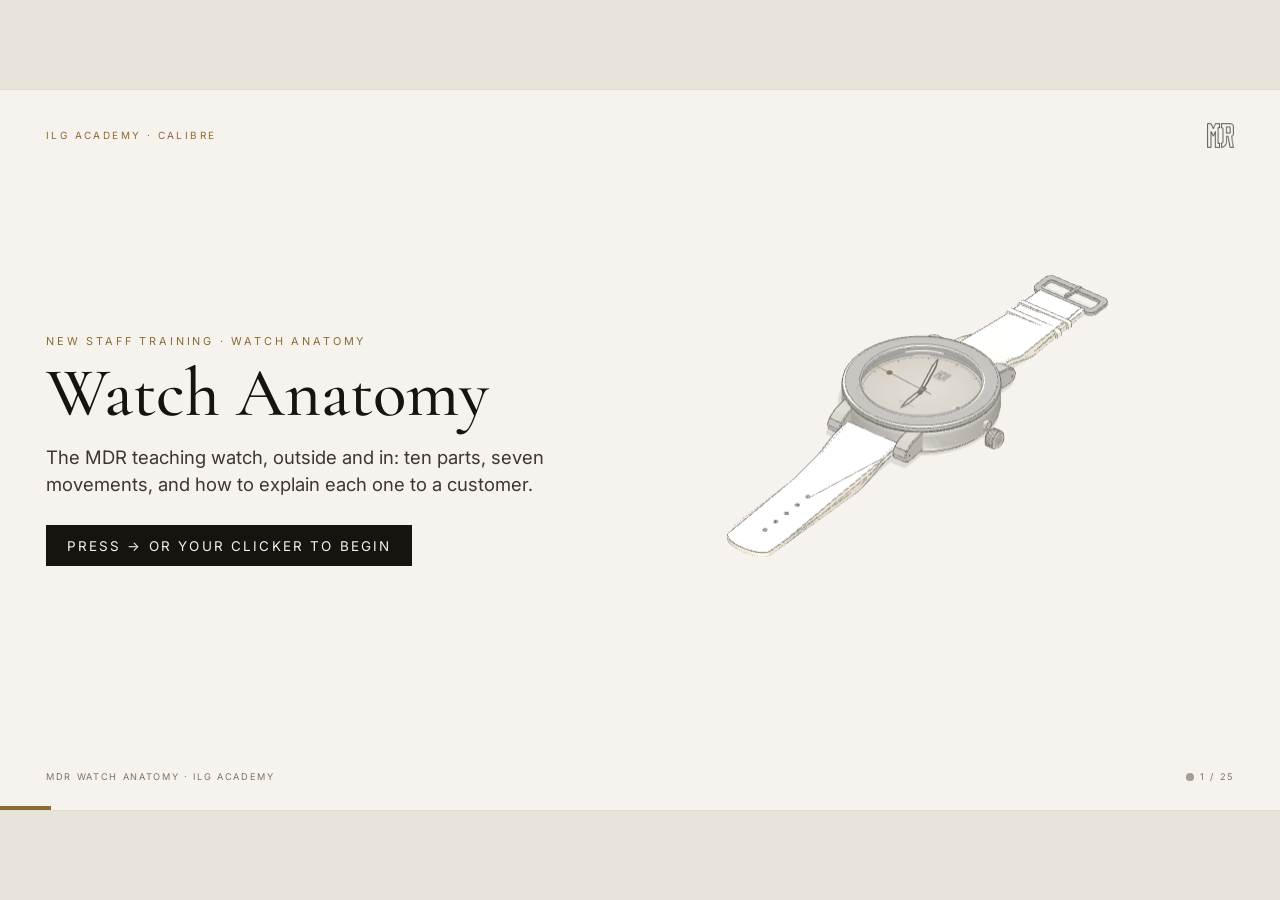
==== commit 590c6191: "Add files via upload" ====
--- a/anatomy-deck.html
+++ b/anatomy-deck.html
@@ -155,6 +155,8 @@
 .sheet .grid{margin-top:8px}
 .sheet .keys kbd{font-size:12px}
 .sheet{width:min(980px,94vw)}
+.r-head{flex-wrap:wrap;row-gap:6px}
+.r-head .st{flex:1 1 100%;font-size:13px;line-height:1.45}
 
 </style>
 </head>
@@ -2819,7 +2821,7 @@
   return st;
 }
 let stTimer = 0;
-function sendState() { if (ROLE !== "deck") return; clearTimeout(stTimer); stTimer = setTimeout(() => { const st = snapshot(); if (!st) return; const m = { state: st }; if (bc) bc.postMessage(m); conns.forEach((c) => { try { c.open && c.send(m); } catch (e) {} }); }, 30); }
+function sendState() { if (ROLE !== "deck") return; clearTimeout(stTimer); stTimer = setTimeout(() => { const st = snapshot(); if (!st) return; const m = { state: st }; if (bc) bc.postMessage(m); conns.forEach((c) => { try { c.open && c.send(m); } catch (e) {} }); if (relayClients.size) relays.forEach((r) => r.ok && r.publish(relayTopic(peerId, "state"), m)); }, 30); }
 setInterval(() => { if (ROLE === "deck" && (remotes || bc)) sendState(); }, 2500);
 setInterval(() => { if (ROLE === "deck" && (CR.off || CR.dayOff || CR.pos)) wxPost(); }, 5000);
 function onCmd(m) {
@@ -2851,29 +2853,81 @@
   setTimeout(sendState, 120);
 }
 if (bc) bc.onmessage = (e) => { if (ROLE === "deck") onCmd(e.data); };
+/* ---------- backup link: a public relay (MQTT over a secure WebSocket) for networks that block direct phone-to-laptop links ---------- */
+const RELAY_PARAM = new URLSearchParams(location.search).get("relay") || H.get("relay") || "";
+const RELAYS = RELAY_PARAM ? [RELAY_PARAM] : ["wss://broker.emqx.io:8084/mqtt", "wss://broker.hivemq.com:8884/mqtt", "wss://test.mosquitto.org:8081/mqtt"];
+const relayTopic = (id, k) => "ilg-mdr-anatomy/" + id + "/" + k;
+function mqttLink(url, onMsg, onState) {
+  const enc = new TextEncoder(), dec = new TextDecoder();
+  const str = (x) => { const b = enc.encode(x); return [b.length >> 8, b.length & 255, ...b]; };
+  const vlen = (n) => { const o = []; do { let d = n % 128; n = Math.floor(n / 128); if (n > 0) d |= 128; o.push(d); } while (n > 0); return o; };
+  const pkt = (h, body) => new Uint8Array([h, ...vlen(body.length), ...body]);
+  let ws = null, ok = false, pid = 1, ping = 0, buf = new Uint8Array(0), closed = false, tries = 0;
+  const subs = new Set();
+  const sub = (t) => { if (ok) { ws.send(pkt(0x82, [(pid >> 8) & 255, pid & 255, ...str(t), 0])); pid = (pid % 60000) + 1; } };
+  const api = { url, failed: false, get ok() { return ok; },
+    publish(t, obj) { if (!ok) return; try { ws.send(pkt(0x30, [...str(t), ...enc.encode(JSON.stringify(obj))])); } catch (e) {} },
+    subscribe(t) { subs.add(t); sub(t); }, close() { closed = true; clearInterval(ping); try { ws.close(); } catch (e) {} } };
+  function open() {
+    try { ws = new WebSocket(url, ["mqtt"]); } catch (e) { api.failed = true; onState(false); return; }
+    ws.binaryType = "arraybuffer";
+    const guard = setTimeout(() => { if (!ok) { api.failed = true; try { ws.close(); } catch (e) {} } }, 7000);
+    ws.onopen = () => ws.send(pkt(0x10, [...str("MQTT"), 4, 0x02, 0, 60, ...str("mdr" + Math.random().toString(36).slice(2, 12))]));
+    ws.onmessage = (e) => {
+      const d = new Uint8Array(e.data), nb = new Uint8Array(buf.length + d.length); nb.set(buf); nb.set(d, buf.length); buf = nb;
+      for (;;) {
+        if (buf.length < 2) break; let i = 1, mult = 1, rl = 0, b;
+        do { if (i >= buf.length) return; b = buf[i++]; rl += (b & 127) * mult; mult *= 128; } while (b & 128);
+        if (buf.length < i + rl) break;
+        const h = buf[0], body = buf.slice(i, i + rl); buf = buf.slice(i + rl);
+        const type = h >> 4;
+        if (type === 2) { if (body[1] === 0) { ok = true; tries = 0; api.failed = false; clearTimeout(guard); subs.forEach(sub); clearInterval(ping); ping = setInterval(() => { try { ws.send(new Uint8Array([0xc0, 0])); } catch (x) {} }, 25000); onState(true); } else { api.failed = true; } }
+        else if (type === 3) { const qos = (h >> 1) & 3, tl = (body[0] << 8) | body[1], topic = dec.decode(body.slice(2, 2 + tl)); const off = 2 + tl + (qos ? 2 : 0); try { onMsg(topic, JSON.parse(dec.decode(body.slice(off)))); } catch (x) {} }
+      }
+    };
+    ws.onclose = ws.onerror = () => { const was = ok; ok = false; clearInterval(ping); clearTimeout(guard); if (!was) api.failed = true; onState(false); if (!closed && tries++ < 20) setTimeout(open, Math.min(15000, 2000 * tries)); };
+  }
+  open(); return api;
+}
+const relays = [], relayClients = new Map();
+function countRemotes() { const now = Date.now(); for (const [k, t] of relayClients) if (now - t > 15000) relayClients.delete(k); const before = remotes; remotes = [...conns].filter((x) => x.open).length + relayClients.size; if (remotes !== before) { dots(); renderRemotePanel(); } }
+function startRelay() {
+  if (relays.length || ROLE !== "deck" || typeof WebSocket === "undefined") return;
+  const id = deckId();
+  RELAYS.forEach((u) => { const r = mqttLink(u, (t, m) => { if (!m || !m.cmd) return; if (m.from) { const isNew = !relayClients.has(m.from); relayClients.set(m.from, Date.now()); if (isNew) { toast("Phone remote connected"); countRemotes(); } } if (m.cmd === "ping") return; if (m.cmd === "bye") { relayClients.delete(m.from); countRemotes(); return; } onCmd(m); }, () => renderRemotePanel());
+    r.subscribe(relayTopic(id, "cmd")); relays.push(r); });
+}
+setInterval(() => { if (ROLE === "deck" && relays.length) countRemotes(); }, 4000);
+function deckId() {
+  if (peerId) return peerId;
+  let id = ""; try { id = sessionStorage.getItem("mdrPeerId") || ""; } catch (e) {}
+  if (!id) { id = "mdr-" + Array.from(crypto.getRandomValues(new Uint8Array(6))).map((b) => "abcdefghjkmnpqrstuvwxyz23456789"[b % 31]).join(""); try { sessionStorage.setItem("mdrPeerId", id); } catch (e) {} }
+  peerId = id; return id;
+}
 function startPeer() {
   if (peer || typeof Peer === "undefined") return;
-  let id = ""; try { id = sessionStorage.getItem("mdrPeerId") || ""; } catch (e) {}
-  if (!id) { id = "mdr-" + Array.from(crypto.getRandomValues(new Uint8Array(6))).map((b) => "abcdefghjkmnpqrstuvwxyz23456789"[b % 31]).join(""); try { sessionStorage.setItem("mdrPeerId", id); } catch (e) {} }
-  peerId = id; peerErr = "";
+  const id = deckId(); peerErr = "";
   try { peer = new Peer(id, PEERCFG); } catch (e) { peerErr = String(e); renderRemotePanel(); return; }
   peer.on("open", () => renderRemotePanel());
   peer.on("error", (e) => { peerErr = (e && e.type) || String(e); if (e && e.type === "unavailable-id") { try { sessionStorage.removeItem("mdrPeerId"); } catch (x) {} } renderRemotePanel(); });
   peer.on("disconnected", () => { try { peer.reconnect(); } catch (e) {} });
-  peer.on("connection", (c) => { conns.add(c); c.on("open", () => { remotes = [...conns].filter((x) => x.open).length; dots(); toast("Phone remote connected"); sendState(); });
-    c.on("data", (m) => onCmd(m)); c.on("close", () => { conns.delete(c); remotes = [...conns].filter((x) => x.open).length; dots(); toast("Phone remote disconnected"); }); });
+  peer.on("connection", (c) => { conns.add(c); c.on("open", () => { countRemotes(); toast("Phone remote connected"); sendState(); });
+    c.on("data", (m) => onCmd(m)); c.on("close", () => { conns.delete(c); countRemotes(); toast("Phone remote disconnected"); }); });
 }
 const dots = () => $$("[data-rdot]").forEach((d) => d.classList.toggle("on", remotes > 0));
-const remoteUrl = () => location.origin + location.pathname + location.search + "#remote=" + peerId.replace(/^mdr-/, "") + (PEER_PARAM ? "&peer=" + PEER_PARAM : "");
-function openRemotePanel() { const o = $("#ovl"); o.hidden = false; o.onclick = (e) => { if (e.target.closest("[data-x]") || e.target === o) closeOvl(); if (e.target.closest("[data-pres]")) openPresenter(); }; if (location.protocol !== "file:") startPeer(); renderRemotePanel(); }
+const remoteUrl = () => location.origin + location.pathname + location.search + "#remote=" + peerId.replace(/^mdr-/, "") + (PEER_PARAM ? "&peer=" + PEER_PARAM : "") + (RELAY_PARAM ? "&relay=" + encodeURIComponent(RELAY_PARAM) : "");
+function openRemotePanel() { const o = $("#ovl"); o.hidden = false; o.onclick = (e) => { if (e.target.closest("[data-x]") || e.target === o) closeOvl(); if (e.target.closest("[data-pres]")) openPresenter(); }; if (location.protocol !== "file:") { startPeer(); startRelay(); } renderRemotePanel(); }
 function renderRemotePanel() {
   const o = $("#ovl"); if (o.hidden) return;
   let body;
   if (location.protocol === "file:") body = `<p>The phone remote needs the deck to be opened from its <b>web address</b> (for example after uploading it to the Calibre site), not as a file on this computer — a phone cannot open a file on your laptop.</p><p>On this computer you can still use the <b>presenter view</b> and any presenter clicker.</p>`;
-  else if (typeof Peer === "undefined") body = `<p>The phone link could not load. Use a presenter clicker or the presenter view.</p>`;
-  else if (peerErr && !(peer && peer.open)) body = `<p><b>The phone link is not available on this network</b> (${esc(peerErr)}). Some company networks block it. Use a presenter clicker or the presenter view, or try a phone hotspot.</p>`;
-  else if (!peer || !peer.open) body = `<p>Starting the phone link…</p>`;
-  else body = `<div class="row"><div class="qr">${qrSvg(remoteUrl())}</div><div style="flex:1;min-width:240px"><p><b>Scan with the phone camera.</b> The phone becomes Caliber Remote: next and back, turn and zoom the 3D, take it apart, wind it, the crown, and the Build tray.</p><p>Or open the deck on the phone and enter the code <code style="font-size:20px;letter-spacing:.2em">${esc(peerId.replace(/^mdr-/, "").toUpperCase())}</code></p><p style="font-size:13px;color:var(--mute)">Connected phones: ${remotes}. Keep this code to the trainer: anyone with it can control the deck.</p></div></div>`;
+  else {
+    const direct = peer && peer.open, relayOk = relays.some((r) => r.ok), relayDown = relays.length && relays.every((r) => r.failed && !r.ok), directDown = !!peerErr && !direct;
+    const links = `<p style="font-size:13px;color:var(--mute)">Links: direct ${direct ? "<b style='color:#3E7A4A'>ready</b>" : directDown ? "blocked here" : "starting…"} · backup relay ${relayOk ? "<b style='color:#3E7A4A'>ready</b>" : relayDown ? "blocked here" : "starting…"}. The phone uses whichever works.</p>`;
+    if (direct || relayOk) body = `<div class="row"><div class="qr">${qrSvg(remoteUrl())}</div><div style="flex:1;min-width:240px"><p><b>Scan with the phone camera.</b> The phone becomes Caliber Remote: next and back, turn and zoom the 3D, take it apart, wind it, the crown, and the Build tray.</p><p>Or open the deck on the phone and enter the code <code style="font-size:20px;letter-spacing:.2em">${esc(peerId.replace(/^mdr-/, "").toUpperCase())}</code></p>${links}<p style="font-size:13px;color:var(--mute)">Connected phones: ${remotes}. Keep this code to the trainer: anyone with it can control the deck. Leave this deck open; you can close this panel.</p></div></div>`;
+    else if (directDown && relayDown) body = `<p><b>This network blocks both phone links.</b> Use a presenter clicker or the presenter view on this computer — or connect the laptop to a phone hotspot and press R again.</p>${links}`;
+    else body = `<p>Starting the phone link…</p>${links}`;
+  }
   o.innerHTML = `<div class="sheet"><button class="x" data-x>Close</button><h3>Caliber Remote</h3>${body}<p style="margin-top:14px"><button class="x" style="float:none" data-pres>Open presenter view on this computer</button></p></div>`;
 }
 
@@ -2890,20 +2944,34 @@
   if (mode === "presenter") { if (bc) { send = (m) => bc.postMessage(m); bc.onmessage = (e) => { if (e.data && e.data.state) { S = e.data.state; ok = true; status = "Linked to the deck"; draw(); } }; send({ cmd: "hello" }); } else status = "This browser cannot link windows"; draw(); }
   else {
     let code = (H.get("remote") || "").toLowerCase();
+    /* two routes to the deck: a direct link (fast) and the backup relay; commands go by whichever is open */
+    const me = "ph" + Math.random().toString(36).slice(2, 10);
+    let conn = null, relay = null, via = "", peerObj = null, relayList = [], pingT = 0, failT = 0;
+    const setVia = (v) => { if (!ok || via !== v) { via = v; ok = true; status = v === "direct" ? "Connected · direct" : "Connected · relay"; } };
+    send = (m) => { if (conn && conn.open) { try { conn.send(m); } catch (e) {} } else if (relay && relay.ok) relay.publish(relayTopic("mdr-" + code, "cmd"), Object.assign({ from: me }, m)); };
+    const gotState = (m, v) => { if (m && m.state) { S = m.state; setVia(v); draw(); } };
     const connect = () => {
-      if (typeof Peer === "undefined") { status = "Phone link could not load"; draw(); return; }
+      try { peerObj && peerObj.destroy(); } catch (e) {} relayList.forEach((r) => r.close()); relayList = []; relay = null; conn = null; ok = false; S = S || null;
       status = "Connecting…"; draw();
-      const p = new Peer(undefined, PEERCFG);
-      p.on("open", () => { const c = p.connect("mdr-" + code, { reliable: true }); send = (m) => { try { c.open && c.send(m); } catch (e) {} };
-        c.on("open", () => { ok = true; status = "Connected"; send({ cmd: "hello" }); draw(); });
-        c.on("data", (m) => { if (m && m.state) { S = m.state; draw(); } });
-        c.on("close", () => { ok = false; status = "Disconnected · tap to reconnect"; draw(); });
-        setTimeout(() => { if (!ok) { status = "Could not reach the deck. Check the code, or open the remote panel (R) on the deck again."; draw(); } }, 12000); });
-      p.on("error", (e) => { ok = false; status = "Link error: " + ((e && e.type) || e) + " · tap to retry"; draw(); });
-    };
+      if (typeof Peer !== "undefined") {
+        const p = new Peer(undefined, PEERCFG); peerObj = p;
+        p.on("open", () => { const c = p.connect("mdr-" + code, { reliable: true });
+          c.on("open", () => { conn = c; c.send({ cmd: "hello" }); });
+          c.on("data", (m) => gotState(m, "direct"));
+          c.on("close", () => { if (conn === c) conn = null; if (via === "direct") { ok = false; status = relay && relay.ok ? "Connected · relay" : "Reconnecting…"; if (relay && relay.ok) { via = "relay"; ok = true; relay.publish(relayTopic("mdr-" + code, "cmd"), { cmd: "hello", from: me }); } draw(); } }); });
+        p.on("error", () => {});
+      }
+      /* backup relay: start every relay, keep the first one that connects */
+      RELAYS.forEach((u) => { const r = mqttLink(u, (t, m) => { if (relay === r) gotState(m, conn && conn.open ? "direct" : "relay"); }, (on) => {
+        if (on && !relay) { relay = r; r.subscribe(relayTopic("mdr-" + code, "state")); setTimeout(() => r.publish(relayTopic("mdr-" + code, "cmd"), { cmd: "hello", from: me }), 300); relayList.filter((x) => x !== r).forEach((x) => x.close()); }
+        else if (on && relay === r) { r.publish(relayTopic("mdr-" + code, "cmd"), { cmd: "hello", from: me }); } }); relayList.push(r); });
+      clearInterval(pingT); pingT = setInterval(() => { if (relay && relay.ok) relay.publish(relayTopic("mdr-" + code, "cmd"), { cmd: "ping", from: me }); }, 5000);
+      clearTimeout(failT); failT = setTimeout(() => { if (!ok) { status = "Can't reach the deck yet. On the big screen press R (or the Phone button) so the QR code is showing, check the code, then tap here to retry."; draw(); } }, 15000);
+    };
+    window.addEventListener("pagehide", () => { if (relay && relay.ok) relay.publish(relayTopic("mdr-" + code, "cmd"), { cmd: "bye", from: me }); });
     R.addEventListener("click", (e) => { if (e.target.closest("[data-retry]")) connect(); });
     if (code) connect(); else draw();
-    R.addEventListener("submit", (e) => { e.preventDefault(); const v = (R.querySelector("input") || {}).value || ""; code = v.trim().toLowerCase().replace(/^mdr-/, ""); if (code) { history.replaceState(null, "", "#remote=" + code + (PEER_PARAM ? "&peer=" + PEER_PARAM : "")); connect(); } });
+    R.addEventListener("submit", (e) => { e.preventDefault(); const v = (R.querySelector("input") || {}).value || ""; code = v.trim().toLowerCase().replace(/^mdr-/, ""); if (code) { history.replaceState(null, "", "#remote=" + code + (PEER_PARAM ? "&peer=" + PEER_PARAM : "") + (RELAY_PARAM ? "&relay=" + encodeURIComponent(RELAY_PARAM) : "")); connect(); } });
   }
   function draw() {
     if (dragging) { pendingDraw = true; return; }   /* never rebuild under a finger mid-drag */
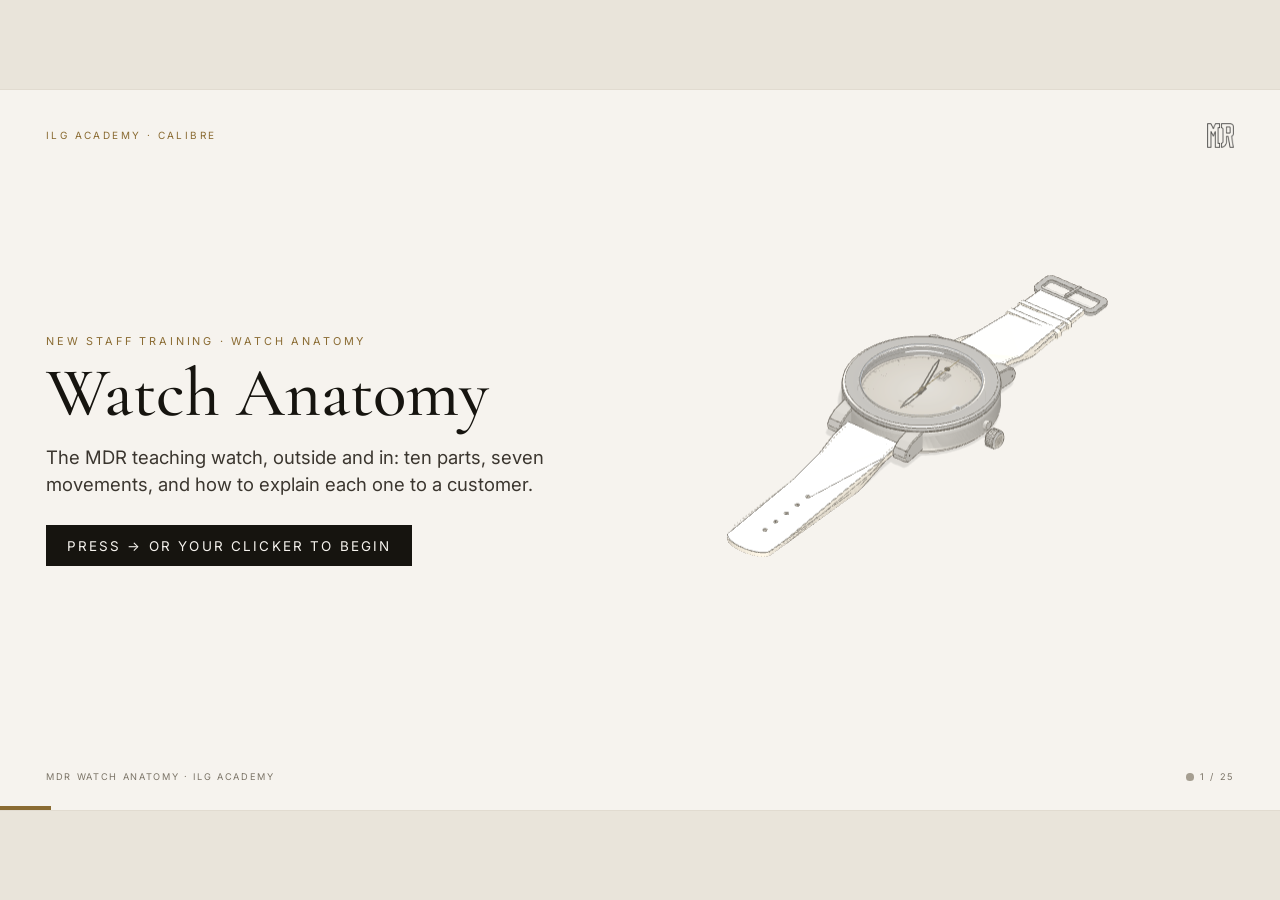
==== commit aa85e757: "Add files via upload" ====
--- a/anatomy-deck.html
+++ b/anatomy-deck.html
@@ -2504,6 +2504,7 @@
 const PEER_PARAM = new URLSearchParams(location.search).get("peer") || H.get("peer") || "";
 const PEERCFG = (() => { if (!PEER_PARAM) return { debug: 0 }; const [host, port] = PEER_PARAM.split(":"); return { host, port: +port || 443, path: "/", secure: !/^(localhost|127\.|192\.168\.|10\.)/.test(host) && +port !== 9000, debug: 0 }; })();
 const CH_NAME = "mdr-anatomy-deck";
+const DECK_VERSION = "v3 · 23 Oct · relay";
 const toastEl = document.createElement("div"); toastEl.className = "toast"; document.body.appendChild(toastEl);
 let toastT = 0; const toast = (t) => { toastEl.textContent = t; toastEl.classList.add("on"); clearTimeout(toastT); toastT = setTimeout(() => toastEl.classList.remove("on"), 2600); };
 
@@ -2786,7 +2787,7 @@
 }
 function openHelp() {
   const o = $("#ovl"); o.hidden = false;
-  o.innerHTML = `<div class="sheet"><button class="x" data-x>Close</button><h3>How to use this deck</h3>
+  o.innerHTML = `<div class="sheet"><button class="x" data-x>Close</button><h3>How to use this deck <small style="font-family:var(--sans);font-size:12px;letter-spacing:.12em;color:var(--mute)">${DECK_VERSION}</small></h3>
   <div class="row"><div style="flex:1;min-width:260px"><p class="glab">Mouse or touch</p><p><b>Control bar</b> at the bottom: Home, Contents, back and next, full screen, phone remote, presenter view and Exit. Move the mouse or tap the screen to show it.</p><p><b>Next</b> first plays the slide's next step (take it apart, turn it over, unscrew the crown…), then goes to the next slide. The step button in the slide footer shows what comes next.</p><p><b>3D:</b> drag to turn, pinch or + − to zoom, tap the watch to take it apart, tap a part to open its slide.</p><p><b>Touch screens:</b> swipe left or right on the text side to change slides.</p></div>
   <div style="flex:1;min-width:240px"><p class="glab">Keyboard and clicker</p><div class="keys" style="font-size:14px;gap:6px 12px"><kbd>→ / PgDn / Space</kbd><span>Next step, then next slide</span><kbd>← / PgUp</kbd><span>Previous slide</span><kbd>↓</kbd><span>Skip the steps</span><kbd>Home / End</kbd><span>First / last slide</span><kbd>B</kbd><span>Black screen</span><kbd>F</kbd><span>Full screen</span><kbd>O</kbd><span>Contents</span><kbd>P</kbd><span>Presenter view</span><kbd>R</kbd><span>Phone remote</span><kbd>Esc</kbd><span>Close this panel</span></div></div></div></div>`;
   o.onclick = (e) => { if (e.target.closest("[data-x]") || e.target === o) closeOvl(); };
@@ -2928,7 +2929,7 @@
     else if (directDown && relayDown) body = `<p><b>This network blocks both phone links.</b> Use a presenter clicker or the presenter view on this computer — or connect the laptop to a phone hotspot and press R again.</p>${links}`;
     else body = `<p>Starting the phone link…</p>${links}`;
   }
-  o.innerHTML = `<div class="sheet"><button class="x" data-x>Close</button><h3>Caliber Remote</h3>${body}<p style="margin-top:14px"><button class="x" style="float:none" data-pres>Open presenter view on this computer</button></p></div>`;
+  o.innerHTML = `<div class="sheet"><button class="x" data-x>Close</button><h3>Caliber Remote <small style="font-family:var(--sans);font-size:12px;letter-spacing:.12em;color:var(--mute)">${DECK_VERSION}</small></h3>${body}<p style="margin-top:14px"><button class="x" style="float:none" data-pres>Open presenter view on this computer</button></p></div>`;
 }
 
 /* ---------------- QR ---------------- */
@@ -2976,7 +2977,7 @@
   function draw() {
     if (dragging) { pendingDraw = true; return; }   /* never rebuild under a finger mid-drag */
     if (mode === "remote" && !(H.get("remote")) && !S && !ok && status === "Connecting…") { status = ""; }
-    const head = `<div class="r-head"><span>${mode === "presenter" ? "Presenter view" : "Caliber Remote"} · MDR Anatomy</span><span class="st ${ok ? "ok" : ""}" ${!ok && mode === "remote" ? "data-retry" : ""}>${esc(status || "")}</span></div>`;
+    const head = `<div class="r-head"><span>${mode === "presenter" ? "Presenter view" : "Caliber Remote"} · MDR Anatomy · <b style="font-weight:500">${DECK_VERSION}</b></span><span class="st ${ok ? "ok" : ""}" ${!ok && mode === "remote" ? "data-retry" : ""}>${esc(status || "")}</span></div>`;
     if (!S) {
       R.innerHTML = head + (mode === "remote" && !H.get("remote") ? `<form class="r-pair"><p class="r-title">Enter the code</p><p class="r-sub">Shown on the deck after pressing R</p><input maxlength="12" autocomplete="off" autocapitalize="characters" placeholder="ABC123"><button>Connect</button></form>` : `<p class="r-title">Waiting for the deck…</p><p class="r-sub">${mode === "presenter" ? "Keep the deck open in the other window." : "Keep the deck open on the big screen."}</p>`);
       return;
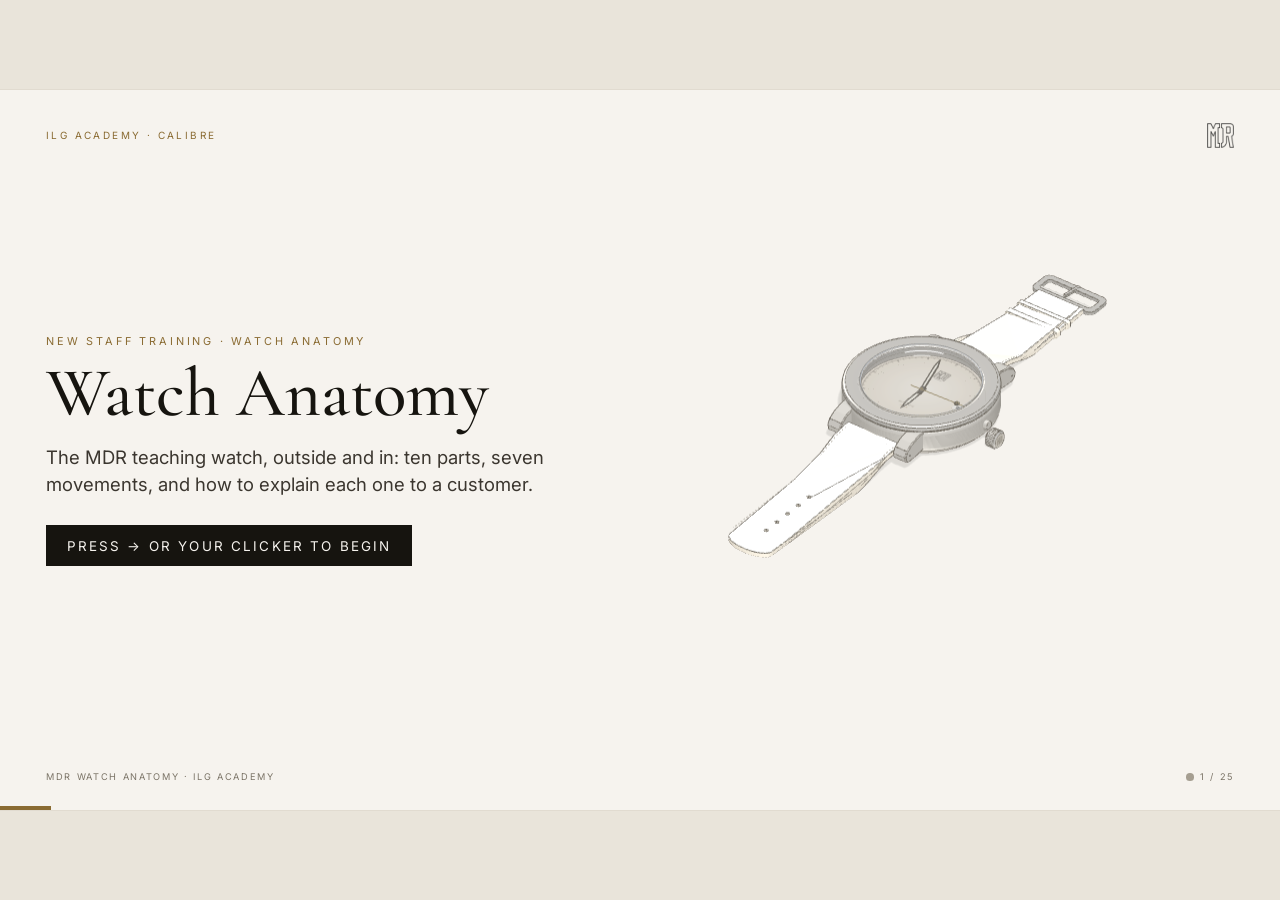
==== commit 96f9e182: "Add Eyewear Lens Technology training deck New module built on the Watch Anatomy deck engine (slides " ====
--- a/anatomy-deck.html
+++ b/anatomy-deck.html
@@ -2782,7 +2782,7 @@
   const o = $("#ovl"); o.hidden = false;
   const groups = PARTS_OF.map(([name, ids, pre]) => { const list = SLIDES.map((x, i) => [x, i]).filter(([x]) => (ids ? ids.includes(x.id) : x.id.startsWith(pre) || x.id === (pre === "p-" ? "sec-out" : "sec-in")));
     return `<p class="glab">${esc(name)}</p><div class="grid">${list.map(([x, i]) => `<button class="${i === cur ? "on" : ""}" data-go="${i}"><small>${i + 1}</small>${esc(titleOf(x))}</button>`).join("")}</div>`; }).join("");
-  o.innerHTML = `<div class="sheet"><button class="x" data-x>Close</button><h3>Contents</h3><p>Click any slide to go straight to it.</p>${groups}<div class="row" style="margin-top:16px;gap:10px"><button class="x" style="float:none" data-go="0">⌂ Back to the start</button><a class="x" style="float:none;text-decoration:none;color:inherit" href="${CALIBRE_URL}">Exit to Calibre</a></div></div>`;
+  o.innerHTML = `<div class="sheet"><button class="x" data-x>Close</button><h3>Contents</h3><p>Click any slide to go straight to it.</p>${groups}<div class="row" style="margin-top:16px;gap:10px"><button class="x" style="float:none" data-go="0">⌂ Back to the start</button><a class="x" style="float:none;text-decoration:none;color:inherit" href="${CALIBRE_URL}">Exit to Calibre</a><a class="x" style="float:none;text-decoration:none;color:inherit" href="eyewear-lens-deck.html" title="Open the Eyewear Lens Technology module">Next module: Eyewear Lens Technology ›</a></div></div>`;
   o.onclick = (e) => { if (e.target.closest("[data-x]") || e.target === o) closeOvl(); const g = e.target.closest("[data-go]"); if (g) { closeOvl(); go(+g.dataset.go); } };
 }
 function openHelp() {
